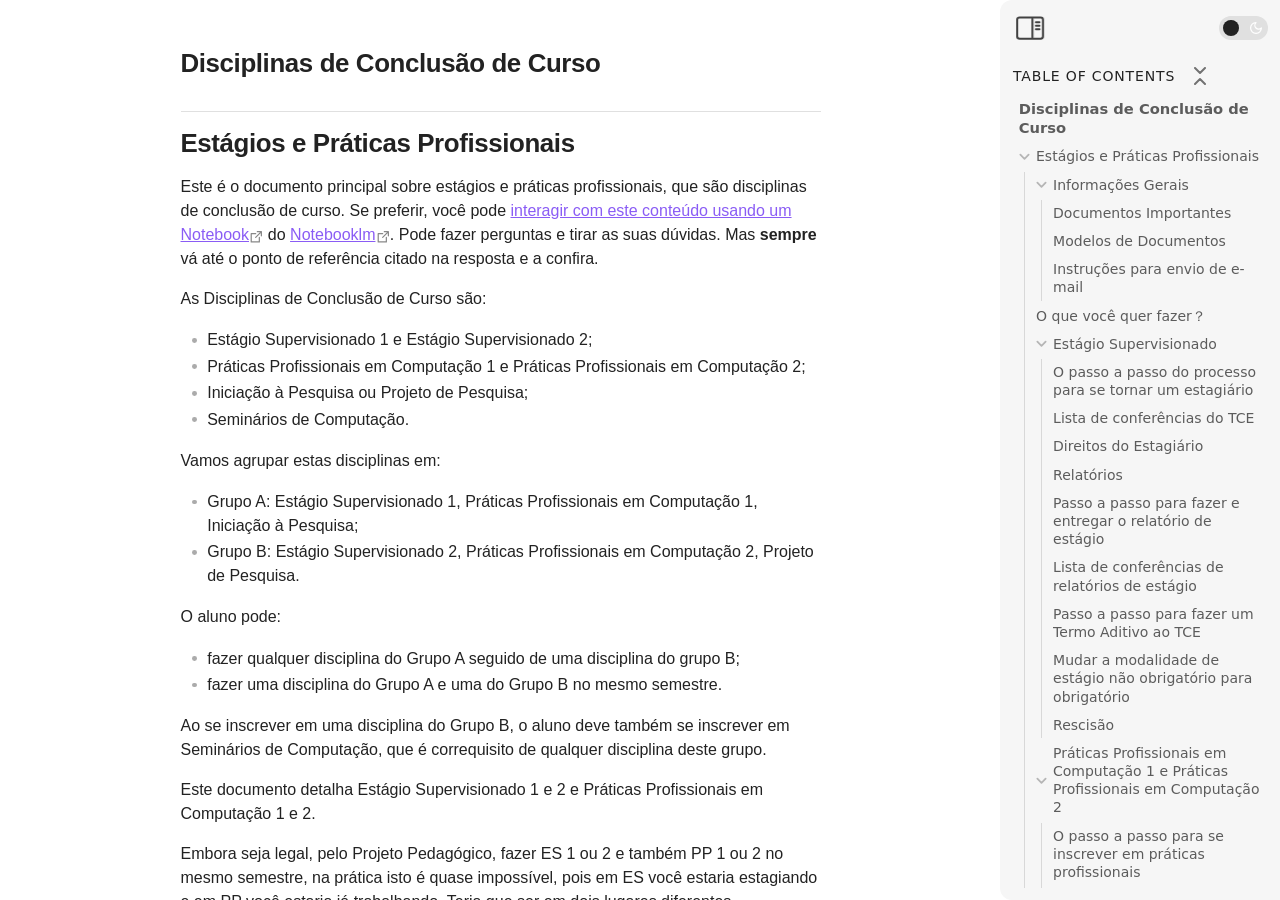
==== web/index.html @ 91b2b4c5 "Upload inicial" ====
<!DOCTYPE html> <html lang="en"><head>
<title>Disciplinas de Conclusão de Curso</title>
<base href=".">
<meta name="pathname" content="disciplinas-de-conclusão-de-curso.html">
<meta name="description" content="docs-estagio - Disciplinas de Conclusão de Curso">
<meta property="og:title" content="Disciplinas de Conclusão de Curso">
<meta property="og:description" content="docs-estagio - Disciplinas de Conclusão de Curso">
<meta property="og:type" content="website">
<meta property="og:url" content="disciplinas-de-conclusão-de-curso.html">
<meta property="og:image" content="undefined">
<meta charset="UTF-8"><meta property="og:site_name" content="docs-estagio"><meta name="viewport" content="width=device-width, initial-scale=1.0, user-scalable=yes, minimum-scale=1.0, maximum-scale=5.0"><link rel="alternate" type="application/rss+xml" title="RSS Feed" href="site-lib/rss.xml"><script async="" id="webpage-script" src="site-lib/scripts/webpage.js" onload="this.onload=null;this.setAttribute(&quot;loaded&quot;, &quot;true&quot;)"></script><link rel="icon" href="site-lib/media/favicon.png"><link rel="preload" href="site-lib/styles/snippets.css" as="style" onload="this.onload=null;this.rel='stylesheet'"><noscript><link rel="stylesheet" href="site-lib/styles/snippets.css"></noscript><link rel="stylesheet" href="site-lib/styles/obsidian.css"><link rel="preload" href="site-lib/styles/global-variable-styles.css" as="style" onload="this.onload=null;this.rel='stylesheet'"><noscript><link rel="stylesheet" href="site-lib/styles/global-variable-styles.css"></noscript><link rel="preload" href="site-lib/styles/main-styles.css" as="style" onload="this.onload=null;this.rel='stylesheet'"><noscript><link rel="stylesheet" href="site-lib/styles/main-styles.css"></noscript><style>body{--line-width:40em;--line-width-adaptive:40em;--file-line-width:40em;--sidebar-width:min(20em, 80vw);--collapse-arrow-size:11px;--tree-vertical-spacing:1.3em;--sidebar-margin:12px}:root{background-color:#202124}.sidebar{height:100%;font-size:14px;z-index:10;min-width:calc(var(--sidebar-width) + var(--divider-width-hover));max-width:calc(var(--sidebar-width) + var(--divider-width-hover));position:relative;overflow:hidden;overflow:clip;transition:min-width ease-in-out,max-width ease-in-out;transition-duration:.2s;contain:size}#left-sidebar{left:0}#right-sidebar{right:0}.sidebar.is-collapsed{min-width:0;max-width:0}.sidebar.floating{position:absolute}.sidebar .leaf-content{height:100%;min-width:calc(var(--sidebar-width) - var(--divider-width-hover));top:0;padding:var(--sidebar-margin);padding-top:4em;line-height:var(--line-height-tight);background-color:var(--background-secondary);transition:background-color,border-right,border-left,box-shadow;transition-duration:var(--color-fade-speed);transition-timing-function:ease-in-out;position:absolute;display:flex;flex-direction:column}.sidebar:not(.is-collapsed) .leaf-content{min-width:calc(max(100%,var(--sidebar-width)) - 3px);max-width:calc(max(100%,var(--sidebar-width)) - 3px)}#left-sidebar-content{left:0;border-top-right-radius:var(--radius-l);border-bottom-right-radius:var(--radius-l)}#right-sidebar-content{right:0;border-top-left-radius:var(--radius-l);border-bottom-left-radius:var(--radius-l)}.sidebar #left-sidebar-content,.sidebar #right-sidebar-content{contain:none!important;container-type:normal!important;animation:none!important}.sidebar:has(.leaf-content:empty):has(.topbar-content:empty){display:none}.sidebar-topbar{height:calc(2.3em + 2 * var(--sidebar-margin));width:var(--sidebar-width);padding:var(--sidebar-margin);z-index:1;position:fixed;display:flex;align-items:center;transition:width ease-in-out;transition-duration:inherit}.sidebar.is-collapsed .sidebar-topbar{width:calc(2.3em + var(--sidebar-margin) * 2)}.sidebar .sidebar-topbar.is-collapsed{width:0}#left-sidebar .sidebar-topbar{left:0;flex-direction:row;border-top-right-radius:var(--radius-l)}#right-sidebar .sidebar-topbar{right:0;flex-direction:row-reverse;border-top-left-radius:var(--radius-l)}#left-sidebar .topbar-content{margin-right:calc(2.3em + var(--sidebar-margin));flex-direction:row}#right-sidebar .topbar-content{margin-left:calc(2.3em + var(--sidebar-margin));flex-direction:row-reverse}.topbar-content{overflow:hidden visible;overflow:clip visible;width:100%;height:100%;display:flex;align-items:center;transition:inherit}.sidebar.is-collapsed .topbar-content{width:0;transition:inherit}.clickable-icon.sidebar-collapse-icon{background-color:transparent;color:var(--icon-color-focused);padding:2px!important;margin:0!important;height:100%!important;width:2.3em!important;margin-inline:0.14em!important;position:absolute}#left-sidebar .clickable-icon.sidebar-collapse-icon{transform:rotateY(180deg);right:var(--sidebar-margin)}#right-sidebar .clickable-icon.sidebar-collapse-icon{transform:rotateY(180deg);left:var(--sidebar-margin)}.clickable-icon.sidebar-collapse-icon svg.svg-icon{width:100%;height:100%}.feature-title{margin-left:1px;text-transform:uppercase;letter-spacing:.06em;margin-top:.75em;margin-bottom:.75em}.feature-header{display:flex;align-items:center;padding-top:0;font-size:1em;padding-left:0}body.floating-sidebars .sidebar{position:absolute}body{transition:background-color var(--color-fade-speed) ease-in-out}#navbar:not(:empty){display:flex;align-items:center;justify-content:space-between;padding:.5em 1em;width:100%}#main{display:flex;flex-direction:column;height:100%;width:100%;align-items:stretch;justify-content:center}#main-horizontal{display:flex;flex-direction:row;flex-grow:1;width:100%;align-items:stretch;justify-content:center}#center-content{flex-basis:100%;max-width:100%;width:100%;height:100%;display:flex;flex-direction:column;align-items:center;transition:opacity .2s ease-in-out;contain:inline-size}.hide{opacity:0!important;transition:opacity .2s ease-in-out;pointer-events:none}#center-content>.obsidian-document{padding-left:2em;padding-right:1em;margin-bottom:0;width:100%;width:-webkit-fill-available;width:-moz-available;width:fill-available;transition:background-color var(--color-fade-speed) ease-in-out;border-top-right-radius:var(--window-radius,var(--radius-m));border-top-left-radius:var(--window-radius,var(--radius-m));overflow-x:hidden!important;overflow-y:auto!important;display:flex!important;flex-direction:column!important;align-items:center!important;contain:inline-size}body #center-content>.obsidian-document>.markdown-preview-sizer{padding-bottom:80vh;width:100%;max-width:var(--line-width);flex-basis:var(--line-width);transition:background-color var(--color-fade-speed) ease-in-out;contain:inline-size}#center-content>.obsidian-document>div{width:100%!important;transition:background-color var(--color-fade-speed) ease-in-out;contain:inline-size}#center-content>.obsidian-document:not([data-type=markdown]).embed{display:flex;padding:1em;height:100%;width:100%;align-items:center;justify-content:center}#center-content>.obsidian-document:not([data-type=markdown]).embed>*{max-width:100%;max-height:100%;object-fit:contain}:not(h1,h2,h3,h4,h5,h6,li):has(> :is(.math,table)){overflow-x:auto!important}#center-content>.obsidian-document:not([data-type=markdown]){overflow-x:auto;contain:content;padding:0;margin:0;height:100%}.obsidian-document[data-type=attachment]{display:flex;flex-direction:column;align-items:center;justify-content:center;height:100%;width:100%}.obsidian-document[data-type=attachment]>*{outline:0;border:none;box-shadow:none}.obsidian-document[data-type=attachment] :is(img){max-width:90%;max-height:90%;object-fit:contain}.obsidian-document[data-type=attachment]>:is(audio){width:100%;max-width:min(90%,var(--line-width))}.obsidian-document[data-type=attachment]>:is(embed,iframe,video){width:100%;height:100%;max-width:100%;max-height:100%;object-fit:contain}.canvas-wrapper>:is(.header,.footer){z-index:100;position:absolute;display:flex;justify-content:center;flex-direction:column;width:100%;align-items:center}.scroll-highlight{position:absolute;width:100%;height:100%;pointer-events:none;z-index:1000;background-color:hsla(var(--color-accent-hsl),.25);opacity:0;padding:1em;inset:50%;translate:-50% -50%;border-radius:var(--radius-s)}</style><script defer="">async function loadIncludes(){let e=document.querySelectorAll("link[itemprop='include']");for(const t of e){let e=t.getAttribute("href");try{let o="";if(e.startsWith("https:")||e.startsWith("http:")||"file:"!=window.location.protocol){const n=await fetch(e);if(!n.ok){console.log("Could not include file: "+e),t?.remove();continue}o=await n.text()}else{const t=document.getElementById(btoa(encodeURI(e)));if(t){const e=JSON.parse(decodeURI(atob(t.getAttribute("value")??"")));o=e?.data??""}}let n=document.createRange().createContextualFragment(o);t.before(n),t.remove(),console.log("Included text: "+o),console.log("Included file: "+e)}catch(o){t?.remove(),console.log("Could not include file: "+e,o);continue}}}document.addEventListener("DOMContentLoaded",(()=>{loadIncludes()}));let isFileProtocol="file:"==location.protocol;function waitLoadScripts(e,t){let o=e.map((e=>document.getElementById(e+"-script")));!function e(n){let l=o[n],c=n+1;l?(l&&"true"!=l.getAttribute("loaded")||n<o.length&&e(c),n<o.length&&l.addEventListener("load",(()=>e(c)))):n<o.length?e(c):t()}(0)}</script></head><body class="publish css-settings-manager styled-scrollbars show-ribbon is-focused"><script defer="">let theme=localStorage.getItem("theme")||(window.matchMedia("(prefers-color-scheme: dark)").matches?"dark":"light");"dark"==theme?(document.body.classList.add("theme-dark"),document.body.classList.remove("theme-light")):(document.body.classList.add("theme-light"),document.body.classList.remove("theme-dark")),window.innerWidth<480?document.body.classList.add("is-phone"):window.innerWidth<768?document.body.classList.add("is-tablet"):window.innerWidth<1024?document.body.classList.add("is-small-screen"):document.body.classList.add("is-large-screen")</script><div class="parsed-feature-container" style="display: contents;"><link itemprop="include" href="site-lib/html/custom-head-content-content.html"></div><div id="main"><div id="navbar"></div><div id="main-horizontal"><div id="left-content" class="leaf" style="--sidebar-width: var(--sidebar-width-left);"><div id="left-sidebar" class="sidebar"><div class="sidebar-handle"></div><div class="sidebar-topbar"><div class="topbar-content"></div><div class="clickable-icon sidebar-collapse-icon"><svg xmlns="http://www.w3.org/2000/svg" width="100%" height="100%" viewBox="0 0 24 24" fill="none" stroke="currentColor" stroke-width="3" stroke-linecap="round" stroke-linejoin="round" class="svg-icon"><path d="M21 3H3C1.89543 3 1 3.89543 1 5V19C1 20.1046 1.89543 21 3 21H21C22.1046 21 23 20.1046 23 19V5C23 3.89543 22.1046 3 21 3Z"></path><path d="M10 4V20"></path><path d="M4 7H7"></path><path d="M4 10H7"></path><path d="M4 13H7"></path></svg></div></div><div class="sidebar-content-wrapper"><div id="left-sidebar-content" class="leaf-content"></div></div><script defer="">let ls = document.querySelector("#left-sidebar"); ls.classList.toggle("is-collapsed", window.innerWidth < 768); ls.style.setProperty("--sidebar-width", localStorage.getItem("sidebar-left-width"));</script></div></div><div id="center-content" class="leaf"><div class="obsidian-document markdown-preview-view markdown-rendered node-insert-event allow-fold-headings allow-fold-lists show-indentation-guide show-properties is-readable-line-width" data-type="markdown"><style id="MJX-CHTML-styles">mjx-container[jax=CHTML]{line-height:0}mjx-container [space="1"]{margin-left:.111em}mjx-container [space="2"]{margin-left:.167em}mjx-container [space="3"]{margin-left:.222em}mjx-container [space="4"]{margin-left:.278em}mjx-container [space="5"]{margin-left:.333em}mjx-container [rspace="1"]{margin-right:.111em}mjx-container [rspace="2"]{margin-right:.167em}mjx-container [rspace="3"]{margin-right:.222em}mjx-container [rspace="4"]{margin-right:.278em}mjx-container [rspace="5"]{margin-right:.333em}mjx-container [size="s"]{font-size:70.7%}mjx-container [size=ss]{font-size:50%}mjx-container [size=Tn]{font-size:60%}mjx-container [size=sm]{font-size:85%}mjx-container [size=lg]{font-size:120%}mjx-container [size=Lg]{font-size:144%}mjx-container [size=LG]{font-size:173%}mjx-container [size=hg]{font-size:207%}mjx-container [size=HG]{font-size:249%}mjx-container [width=full]{width:100%}mjx-box{display:inline-block}mjx-block{display:block}mjx-itable{display:inline-table}mjx-row{display:table-row}mjx-row>*{display:table-cell}mjx-mtext{display:inline-block}mjx-mstyle{display:inline-block}mjx-merror{display:inline-block;color:red;background-color:#ff0}mjx-mphantom{visibility:hidden}mjx-assistive-mml{top:0;left:0;clip:rect(1px,1px,1px,1px);user-select:none;position:absolute!important;padding:1px 0 0!important;border:0!important;display:block!important;width:auto!important;overflow:hidden!important}mjx-assistive-mml[display=block]{width:100%!important}mjx-math{display:inline-block;text-align:left;line-height:0;text-indent:0;font-style:normal;font-weight:400;font-size:100%;font-size-adjust:none;letter-spacing:normal;border-collapse:collapse;overflow-wrap:normal;word-spacing:normal;white-space:nowrap;direction:ltr;padding:1px 0}mjx-container[jax=CHTML][display=true]{display:block;text-align:center;margin:1em 0}mjx-container[jax=CHTML][display=true][width=full]{display:flex}mjx-container[jax=CHTML][display=true] mjx-math{padding:0}mjx-container[jax=CHTML][justify=left]{text-align:left}mjx-container[jax=CHTML][justify=right]{text-align:right}mjx-mo{display:inline-block;text-align:left}mjx-stretchy-h{display:inline-table;width:100%}mjx-stretchy-h>*{display:table-cell;width:0}mjx-stretchy-h>*>mjx-c{display:inline-block;transform:scaleX(1)}mjx-stretchy-h>*>mjx-c::before{display:inline-block;width:initial}mjx-stretchy-h>mjx-ext{overflow:clip visible;width:100%}mjx-stretchy-h>mjx-ext>mjx-c::before{transform:scaleX(500)}mjx-stretchy-h>mjx-ext>mjx-c{width:0}mjx-stretchy-h>mjx-beg>mjx-c{margin-right:-.1em}mjx-stretchy-h>mjx-end>mjx-c{margin-left:-.1em}mjx-stretchy-v{display:inline-block}mjx-stretchy-v>*{display:block}mjx-stretchy-v>mjx-beg{height:0}mjx-stretchy-v>mjx-end>mjx-c{display:block}mjx-stretchy-v>*>mjx-c{transform:scaleY(1);transform-origin:left center;overflow:hidden}mjx-stretchy-v>mjx-ext{display:block;height:100%;box-sizing:border-box;border:0 solid transparent;overflow:visible clip}mjx-stretchy-v>mjx-ext>mjx-c::before{width:initial;box-sizing:border-box}mjx-stretchy-v>mjx-ext>mjx-c{transform:scaleY(500) translateY(.075em);overflow:visible}mjx-mark{display:inline-block;height:0}mjx-c{display:inline-block}mjx-utext{display:inline-block;padding:.75em 0 .2em}mjx-c::before{display:block;width:0}.MJX-TEX{font-family:MJXZERO,MJXTEX}.TEX-B{font-family:MJXZERO,MJXTEX-B}.TEX-I{font-family:MJXZERO,MJXTEX-I}.TEX-MI{font-family:MJXZERO,MJXTEX-MI}.TEX-BI{font-family:MJXZERO,MJXTEX-BI}.TEX-S1{font-family:MJXZERO,MJXTEX-S1}.TEX-S2{font-family:MJXZERO,MJXTEX-S2}.TEX-S3{font-family:MJXZERO,MJXTEX-S3}.TEX-S4{font-family:MJXZERO,MJXTEX-S4}.TEX-A{font-family:MJXZERO,MJXTEX-A}.TEX-C{font-family:MJXZERO,MJXTEX-C}.TEX-CB{font-family:MJXZERO,MJXTEX-CB}.TEX-FR{font-family:MJXZERO,MJXTEX-FR}.TEX-FRB{font-family:MJXZERO,MJXTEX-FRB}.TEX-SS{font-family:MJXZERO,MJXTEX-SS}.TEX-SSB{font-family:MJXZERO,MJXTEX-SSB}.TEX-SSI{font-family:MJXZERO,MJXTEX-SSI}.TEX-SC{font-family:MJXZERO,MJXTEX-SC}.TEX-T{font-family:MJXZERO,MJXTEX-T}.TEX-V{font-family:MJXZERO,MJXTEX-V}.TEX-VB{font-family:MJXZERO,MJXTEX-VB}mjx-stretchy-h mjx-c,mjx-stretchy-v mjx-c{font-family:MJXZERO,MJXTEX-S1,MJXTEX-S4,MJXTEX,MJXTEX-A!important}@font-face{font-family:MJXZERO;src:url("site-lib/fonts/mathjax_zero.woff") format("woff")}@font-face{font-family:MJXTEX;src:url("site-lib/fonts/mathjax_main-regular.woff") format("woff")}@font-face{font-family:MJXTEX-B;src:url("site-lib/fonts/mathjax_main-bold.woff") format("woff")}@font-face{font-family:MJXTEX-I;src:url("site-lib/fonts/mathjax_math-italic.woff") format("woff")}@font-face{font-family:MJXTEX-MI;src:url("site-lib/fonts/mathjax_main-italic.woff") format("woff")}@font-face{font-family:MJXTEX-BI;src:url("site-lib/fonts/mathjax_math-bolditalic.woff") format("woff")}@font-face{font-family:MJXTEX-S1;src:url("site-lib/fonts/mathjax_size1-regular.woff") format("woff")}@font-face{font-family:MJXTEX-S2;src:url("site-lib/fonts/mathjax_size2-regular.woff") format("woff")}@font-face{font-family:MJXTEX-S3;src:url("site-lib/fonts/mathjax_size3-regular.woff") format("woff")}@font-face{font-family:MJXTEX-S4;src:url("site-lib/fonts/mathjax_size4-regular.woff") format("woff")}@font-face{font-family:MJXTEX-A;src:url("site-lib/fonts/mathjax_ams-regular.woff") format("woff")}@font-face{font-family:MJXTEX-C;src:url("site-lib/fonts/mathjax_calligraphic-regular.woff") format("woff")}@font-face{font-family:MJXTEX-CB;src:url("site-lib/fonts/mathjax_calligraphic-bold.woff") format("woff")}@font-face{font-family:MJXTEX-FR;src:url("site-lib/fonts/mathjax_fraktur-regular.woff") format("woff")}@font-face{font-family:MJXTEX-FRB;src:url("site-lib/fonts/mathjax_fraktur-bold.woff") format("woff")}@font-face{font-family:MJXTEX-SS;src:url("site-lib/fonts/mathjax_sansserif-regular.woff") format("woff")}@font-face{font-family:MJXTEX-SSB;src:url("site-lib/fonts/mathjax_sansserif-bold.woff") format("woff")}@font-face{font-family:MJXTEX-SSI;src:url("site-lib/fonts/mathjax_sansserif-italic.woff") format("woff")}@font-face{font-family:MJXTEX-SC;src:url("site-lib/fonts/mathjax_script-regular.woff") format("woff")}@font-face{font-family:MJXTEX-T;src:url("site-lib/fonts/mathjax_typewriter-regular.woff") format("woff")}@font-face{font-family:MJXTEX-V;src:url("site-lib/fonts/mathjax_vector-regular.woff") format("woff")}@font-face{font-family:MJXTEX-VB;src:url("site-lib/fonts/mathjax_vector-bold.woff") format("woff")}mjx-c.mjx-cD7::before{padding:.491em .778em 0 0;content:"×"}</style><div class="markdown-preview-sizer markdown-preview-section"><div class="header"><h1 class="page-title heading" id="Disciplinas_de_Conclusão_de_Curso_0">Disciplinas de Conclusão de Curso</h1><div class="data-bar"></div></div><div class="markdown-preview-pusher" style="width: 1px; height: 0.1px; margin-bottom: 0px;"></div><div class="el-h1"><h1 data-heading="Estágios e Práticas Profissionais" dir="auto" class="heading" id="Estágios_e_Práticas_Profissionais_0"><span class="heading-collapse-indicator collapse-indicator collapse-icon"><svg xmlns="http://www.w3.org/2000/svg" width="24" height="24" viewBox="0 0 24 24" fill="none" stroke="currentColor" stroke-width="2" stroke-linecap="round" stroke-linejoin="round" class="svg-icon right-triangle"><path d="M3 8L12 17L21 8"></path></svg></span>Estágios e Práticas Profissionais</h1></div><div class="el-p"><p dir="auto">Este é o documento principal sobre estágios e práticas profissionais, que são disciplinas de conclusão de curso. Se preferir, você pode <a data-tooltip-position="top" aria-label="https://notebooklm.google.com/notebook/03c8e01e-63f0-4fcd-9a5d-d133e3a93adf" rel="noopener nofollow" class="external-link is-unresolved" href="https://notebooklm.google.com/notebook/03c8e01e-63f0-4fcd-9a5d-d133e3a93adf" target="_self">interagir com este conteúdo usando um Notebook</a> do <a data-tooltip-position="top" aria-label="https://notebooklm.google.com/" rel="noopener nofollow" class="external-link is-unresolved" href="https://notebooklm.google.com/" target="_self">Notebooklm</a>. Pode fazer perguntas e tirar as suas dúvidas. Mas <strong>sempre</strong> vá até o ponto de referência citado na resposta e a confira. </p></div><div class="el-p"><p dir="auto">As Disciplinas de Conclusão de Curso são: </p></div><div class="el-ul"><ul class="has-list-bullet">
<li data-line="0" dir="auto"><span class="list-bullet"></span>Estágio Supervisionado 1 e Estágio Supervisionado 2;</li>
<li data-line="1" dir="auto"><span class="list-bullet"></span>Práticas Profissionais em Computação 1 e Práticas Profissionais em Computação 2;</li>
<li data-line="2" dir="auto"><span class="list-bullet"></span>Iniciação à Pesquisa  ou Projeto de Pesquisa;</li>
<li data-line="3" dir="auto"><span class="list-bullet"></span>Seminários de Computação.</li>
</ul></div><div class="el-p"><p dir="auto">Vamos agrupar estas disciplinas em:</p></div><div class="el-ul"><ul class="has-list-bullet">
<li data-line="0" dir="auto"><span class="list-bullet"></span>Grupo A: Estágio Supervisionado 1, Práticas Profissionais em Computação 1, Iniciação à Pesquisa;</li>
<li data-line="1" dir="auto"><span class="list-bullet"></span>Grupo B: Estágio Supervisionado 2, Práticas Profissionais em Computação 2, Projeto de Pesquisa.</li>
</ul></div><div class="el-p"><p dir="auto">O aluno pode: </p></div><div class="el-ul"><ul class="has-list-bullet">
<li data-line="0" dir="auto"><span class="list-bullet"></span>fazer qualquer disciplina do Grupo A seguido de uma disciplina do grupo B;</li>
<li data-line="1" dir="auto"><span class="list-bullet"></span>fazer uma disciplina do Grupo A e uma do Grupo B no mesmo semestre.</li>
</ul></div><div class="el-p"><p dir="auto">Ao se inscrever em uma disciplina do Grupo B, o aluno deve também se inscrever em Seminários de Computação, que é correquisito de qualquer disciplina deste grupo. </p></div><div class="el-p"><p dir="auto">Este documento detalha Estágio Supervisionado 1 e 2  e  Práticas Profissionais em Computação 1 e 2. </p></div><div class="el-p"><p dir="auto">Embora seja legal, pelo Projeto Pedagógico, fazer ES 1 ou 2  e também  PP 1 ou 2 no mesmo semestre, na prática isto é quase impossível, pois em ES você estaria estagiando e em PP você estaria já trabalhando. Teria que ser em dois lugares diferentes. </p></div><div class="el-h2"><h2 data-heading="Informações Gerais" dir="auto" class="heading" id="Informações_Gerais_0"><span class="heading-collapse-indicator collapse-indicator collapse-icon"><svg xmlns="http://www.w3.org/2000/svg" width="24" height="24" viewBox="0 0 24 24" fill="none" stroke="currentColor" stroke-width="2" stroke-linecap="round" stroke-linejoin="round" class="svg-icon right-triangle"><path d="M3 8L12 17L21 8"></path></svg></span>Informações Gerais</h2></div><div class="el-div"><div data-callout-metadata="" data-callout-fold="" data-callout="green" class="callout"><div class="callout-title" dir="auto"><div class="callout-icon"><svg xmlns="http://www.w3.org/2000/svg" width="24" height="24" viewBox="0 0 24 24" fill="none" stroke="currentColor" stroke-width="2" stroke-linecap="round" stroke-linejoin="round" class="svg-icon lucide-pencil"><path d="M21.174 6.812a1 1 0 0 0-3.986-3.987L3.842 16.174a2 2 0 0 0-.5.83l-1.321 4.352a.5.5 0 0 0 .623.622l4.353-1.32a2 2 0 0 0 .83-.497z"></path><path d="m15 5 4 4"></path></svg></div><div class="callout-title-inner">Green</div></div><div class="callout-content">
<p dir="auto"><strong>Coordenador de Disciplinas de Conclusão de Curso</strong>: Prof. José de Oliveira Guimarães<br>
<strong>Secretária</strong>: Marlene Castilho, <a data-tooltip-position="top" aria-label="mailto:bccs@ufscar.br" rel="noopener nofollow" class="external-link is-unresolved" href="mailto:bccs@ufscar.br" target="_self">bccs@ufscar.br</a> </p>
<div data-callout-metadata="" data-callout-fold="" data-callout="red" class="callout"><div class="callout-title" dir="auto"><div class="callout-icon"><svg xmlns="http://www.w3.org/2000/svg" width="24" height="24" viewBox="0 0 24 24" fill="none" stroke="currentColor" stroke-width="2" stroke-linecap="round" stroke-linejoin="round" class="svg-icon lucide-pencil"><path d="M21.174 6.812a1 1 0 0 0-3.986-3.987L3.842 16.174a2 2 0 0 0-.5.83l-1.321 4.352a.5.5 0 0 0 .623.622l4.353-1.32a2 2 0 0 0 .83-.497z"></path><path d="m15 5 4 4"></path></svg></div><div class="callout-title-inner">Red</div></div><div class="callout-content">
<p dir="auto">Todos os e-mails relativos a estágio devem ser enviados unicamente a <a data-tooltip-position="top" aria-label="mailto:bccs@ufscar.br." rel="noopener nofollow" class="external-link is-unresolved" href="mailto:bccs@ufscar.br." target="_self">bccs@ufscar.br.</a>&nbsp; Não envie e-mails diretamente para o Coordenador de Disciplinas de Conclusão de Curso.</p>
</div></div>
<p dir="auto">Em caso de férias da secretaria ou do coordenador, haverá um aviso neste documento, nesta mesma seção, com os endereços de e-mail que devem ser usados para estágio.<br>
</p>
</div></div></div><div class="el-div"><div data-callout-metadata="" data-callout-fold="" data-callout="red" class="callout"><div class="callout-title" dir="auto"><div class="callout-icon"><svg xmlns="http://www.w3.org/2000/svg" width="24" height="24" viewBox="0 0 24 24" fill="none" stroke="currentColor" stroke-width="2" stroke-linecap="round" stroke-linejoin="round" class="svg-icon lucide-pencil"><path d="M21.174 6.812a1 1 0 0 0-3.986-3.987L3.842 16.174a2 2 0 0 0-.5.83l-1.321 4.352a.5.5 0 0 0 .623.622l4.353-1.32a2 2 0 0 0 .83-.497z"></path><path d="m15 5 4 4"></path></svg></div><div class="callout-title-inner">Red</div></div><div class="callout-content">
<p dir="auto">&nbsp;<strong>Toda a documentação de estágio precisa ser enviada para a Secretaria do Curso via e-mail corporativo (da empresa) na qual o aluno está estagiando (podendo ser  do aluno, do supervisor ou do RH). Isto foi decidido na 56ª Reunião Extraordinária do CCCC-So (Conselho do Curso de Ciência da Computação de Sorocaba), em 25/06/2021</strong>. </p>
</div></div></div><div class="el-h3"><h3 data-heading="Documentos Importantes" dir="auto" class="heading" id="Documentos_Importantes_0"><span class="heading-collapse-indicator collapse-indicator collapse-icon"><svg xmlns="http://www.w3.org/2000/svg" width="24" height="24" viewBox="0 0 24 24" fill="none" stroke="currentColor" stroke-width="2" stroke-linecap="round" stroke-linejoin="round" class="svg-icon right-triangle"><path d="M3 8L12 17L21 8"></path></svg></span>Documentos Importantes</h3></div><div class="el-p"><p dir="auto">Sempre que houver alguma dúvida, consulte os documentos abaixo além deste texto que você está lendo.</p></div><div class="el-ul"><ul class="has-list-bullet">
<li data-line="0" dir="auto"><span class="list-bullet"></span>Lei de Estágio, <a data-tooltip-position="top" aria-label="http://legislacao.planalto.gov.br/legisla/legislacao.nsf/Viw_Identificacao/lei%2011.788-2008?OpenDocument" rel="noopener nofollow" class="external-link is-unresolved" href="http://legislacao.planalto.gov.br/legisla/legislacao.nsf/Viw_Identificacao/lei%2011.788-2008?OpenDocument" target="_self"><strong>LEI Nº 11.788, DE&nbsp; 25 DE SETEMBRO DE 2008</strong></a>. </li>
<li data-line="1" dir="auto"><span class="list-bullet"></span><a data-tooltip-position="top" aria-label="http://www.dcomp.ufscar.br/wp-content/uploads/2012/07/Cartilha_Lei_Estagio.pdf" rel="noopener nofollow" class="external-link is-unresolved" href="http://www.dcomp.ufscar.br/wp-content/uploads/2012/07/Cartilha_Lei_Estagio.pdf" target="_self">Cartilha Esclarecedora</a> sobre o estágio.</li>
<li data-line="2" dir="auto"><span class="list-bullet"></span><a data-tooltip-position="top" aria-label="https://www.prograd.ufscar.br/estudantes-de-graduacao/estagios-1/termos-de-compromisso-de-estagio" rel="noopener nofollow" class="external-link is-unresolved" href="https://www.prograd.ufscar.br/estudantes-de-graduacao/estagios-1/termos-de-compromisso-de-estagio" target="_self">Termos de compromisso de estágio (TCE) -- documentos da UFSCar</a>. Aqui estão os modelos de TCE da UFSCar. Você os usará a menos que o estágio seja feito por uma agência integradora de estágio. O TCE é o documento que liga você, a empresa e a UFSCar em um estágio. <a data-tooltip-position="top" aria-label="Modelos de Documentos" data-href="#Modelos de Documentos" href="disciplinas-de-conclusão-de-curso.html#Modelos_de_Documentos_0" class="internal-link" target="_self" rel="noopener nofollow">Outros documentos específicos do BCC e CDIA estão aqui.</a></li>
<li data-line="3" dir="auto"><span class="list-bullet"></span><a data-tooltip-position="top" aria-label="https://www.prograd.ufscar.br/pt-br/estudantes/estagios" rel="noopener nofollow" class="external-link is-unresolved" href="https://www.prograd.ufscar.br/pt-br/estudantes/estagios" target="_self">Página da UFSCar sobre estágios</a></li>
</ul></div><div class="el-h3"><h3 data-heading="Modelos de Documentos" dir="auto" class="heading" id="Modelos_de_Documentos_0"><span class="heading-collapse-indicator collapse-indicator collapse-icon"><svg xmlns="http://www.w3.org/2000/svg" width="24" height="24" viewBox="0 0 24 24" fill="none" stroke="currentColor" stroke-width="2" stroke-linecap="round" stroke-linejoin="round" class="svg-icon right-triangle"><path d="M3 8L12 17L21 8"></path></svg></span>Modelos de Documentos</h3></div><div class="el-p"><p dir="auto">Nas disciplinas de Estágio Supervisionado 1 e 2 e Práticas Profissionais 1 e 2, será necessário utilizar vários documentos que estão em duas pastas do Google Drive:</p></div><div class="el-ul"><ul class="has-list-bullet">
<li data-line="0" dir="auto"><span class="list-bullet"></span><a data-tooltip-position="top" aria-label="https://drive.google.com/drive/folders/1jQ3aCo5fS-BEhLwvwfodRF21V5EOAXpU?usp=sharing" rel="noopener nofollow" class="external-link is-unresolved" href="https://drive.google.com/drive/folders/1jQ3aCo5fS-BEhLwvwfodRF21V5EOAXpU?usp=sharing" target="_self">Estagio Supervisionado</a>;</li>
<li data-line="1" dir="auto"><span class="list-bullet"></span><a data-tooltip-position="top" aria-label="https://drive.google.com/drive/folders/1nCgDMSxRMI4rDVgJKILbKZK1pPpYw3L8?usp=sharing" rel="noopener nofollow" class="external-link is-unresolved" href="https://drive.google.com/drive/folders/1nCgDMSxRMI4rDVgJKILbKZK1pPpYw3L8?usp=sharing" target="_self">Práticas Profissionais</a>.</li>
</ul></div><div class="el-p"><p dir="auto">Estes documentos são modelos que você deve baixar e modificar. Para ter acesso a esta pasta , <strong>você deve estar com o <em>log in</em> da sua conta na UFSCar</strong>. </p></div><div class="el-h3"><h3 data-heading="Instruções para envio de e-mail" dir="auto" class="heading" id="Instruções_para_envio_de_e-mail_0"><span class="heading-collapse-indicator collapse-indicator collapse-icon"><svg xmlns="http://www.w3.org/2000/svg" width="24" height="24" viewBox="0 0 24 24" fill="none" stroke="currentColor" stroke-width="2" stroke-linecap="round" stroke-linejoin="round" class="svg-icon right-triangle"><path d="M3 8L12 17L21 8"></path></svg></span>Instruções para envio de e-mail</h3></div><div class="el-p"><p dir="auto">Este documento tenta padronizar os assuntos e corpos dos e-mails por meio de <em>links</em> para a plataforma de e-mails padrão. Então, há inúmeros <em>links</em> do tipo</p></div><div class="el-p"><p dir="auto"><a data-tooltip-position="top" aria-label="mailto:anything@mailinator.com?subject=Teste%2C%20ignore&amp;body=No%20exemplo%20real%2C%20o%20destinat%C3%A1rio%20ser%C3%A1%20%0A%20%20%20%20%20bccs%40ufscar.br%0A%0AVoc%C3%AA%20precisar%C3%A1%20mudar%20o%20emitente%20da%20mensagem%20para%20o%20email%20da%20empresa%20ou%2C%20se%20voc%C3%AA%20ainda%20n%C3%A3o%20tem%20este%20email%2C%20para%20o%20seu%20email%20da%20UFSCar.%20%0A%0AN%C3%A3o%20precisa%20clicar%20no%20bot%C3%A3o%20de%20enviar%2C%20isto%20%C3%A9%20apenas%20um%20teste.%0A%0A" rel="noopener nofollow" class="external-link is-unresolved" href="mailto:anything@mailinator.com?subject=Teste%2C%20ignore&amp;body=No%20exemplo%20real%2C%20o%20destinat%C3%A1rio%20ser%C3%A1%20%0A%20%20%20%20%20bccs%40ufscar.br%0A%0AVoc%C3%AA%20precisar%C3%A1%20mudar%20o%20emitente%20da%20mensagem%20para%20o%20email%20da%20empresa%20ou%2C%20se%20voc%C3%AA%20ainda%20n%C3%A3o%20tem%20este%20email%2C%20para%20o%20seu%20email%20da%20UFSCar.%20%0A%0AN%C3%A3o%20precisa%20clicar%20no%20bot%C3%A3o%20de%20enviar%2C%20isto%20%C3%A9%20apenas%20um%20teste.%0A%0A" target="_self">Envie este e-mail para testar esta funcionalidade</a></p></div><div class="el-p"><p dir="auto">Ao clicar em um destes <em>links</em>, será aberta a página da plataforma de e-mail ou o aplicativo de e-mail padrão do seu Sistema Operacional.  Se, ao clicar, aparecer uma página em branco no navegador, o aplicativo padrão de e-mails do seu SO não foi definido. Você precisa definir um. O Android e iOS já têm um aplicativo padrão pré-definido. </p></div><div class="el-p"><p dir="auto"><strong>Sempre envie os e-mails para <a data-tooltip-position="top" aria-label="mailto:bccs@ufscar.br" rel="noopener nofollow" class="external-link is-unresolved" href="mailto:bccs@ufscar.br" target="_self">bccs@ufscar.br</a> usando estes <em>links</em></strong>, que começam sempre com "Envie este e-mail ...". A menos que você queira alguma informação que não esteja descrita neste documento. <strong>Não envie e-mails diretamente para o coordenador de estágios, a menos que este documento o diga para fazê-lo</strong>. </p></div><div class="el-p"><p dir="auto">O assunto ou o corpo do e-mail geralmente têm partes como seu-nome e professor-orientador que devem substituídos pelos nomes reais. Os trechos entre /* e */  são apenas comentários sobre o que você deve fazer, como anexar tais e tais documentos. </p></div><div class="el-p"><p dir="auto">Não modifique nada a não ser os seus dados pessoais (nome, RA, etc.)  pois possivelmente esta etapa será posteriormente automatizada. Após clicar, será aberta a página da plataforma  padrão de e-mails ou um aplicativo padrão. Após isto, clique em "Coord. BCC Sorocaba (<a data-tooltip-position="top" aria-label="mailto:bccs@ufscar.br" rel="noopener nofollow" class="external-link is-unresolved" href="mailto:bccs@ufscar.br" target="_self">bccs@ufscar.br</a>)" e mude o remetente, que deve ser o endereço de e-mail corporativo (da empresa) na qual o aluno está estagiando (podendo ser do e-mail do aluno, do supervisor ou do RH). Se você ainda não tem e-mail da empresa, use o seu e-mail da UFSCar.</p></div><div class="el-h2"><h2 data-heading="O que você quer fazer？" dir="auto" class="heading" id="O_que_você_quer_fazer？_0"><span class="heading-collapse-indicator collapse-indicator collapse-icon"><svg xmlns="http://www.w3.org/2000/svg" width="24" height="24" viewBox="0 0 24 24" fill="none" stroke="currentColor" stroke-width="2" stroke-linecap="round" stroke-linejoin="round" class="svg-icon right-triangle"><path d="M3 8L12 17L21 8"></path></svg></span>O que você quer fazer？</h2></div><div class="el-ul"><ul class="has-list-bullet">
<li data-line="0" dir="auto"><span class="list-bullet"></span><span class="list-collapse-indicator collapse-indicator collapse-icon"><svg xmlns="http://www.w3.org/2000/svg" width="24" height="24" viewBox="0 0 24 24" fill="none" stroke="currentColor" stroke-width="2" stroke-linecap="round" stroke-linejoin="round" class="svg-icon right-triangle"><path d="M3 8L12 17L21 8"></path></svg></span><a data-tooltip-position="top" aria-label="Estágio Supervisionado" data-href="#Estágio Supervisionado" href="disciplinas-de-conclusão-de-curso.html#Estágio_Supervisionado_0" class="internal-link" target="_self" rel="noopener nofollow">Um estágio obrigatório ou não obrigatório</a>
<ul class="has-list-bullet">
<li data-line="1" dir="auto"><span class="list-bullet"></span>Para o estágio obrigatório, você deve ter mais do que 130 créditos curriculares cursados (ou 1950 horas). <a data-tooltip-position="top" aria-label="Como saber se você tem 130 créditos curriculares cursados (ou 1950 horas)" data-href="#Como saber se você tem 130 créditos curriculares cursados (ou 1950 horas)" href="disciplinas-de-conclusão-de-curso.html#Como_saber_se_você_tem_130_créditos_curriculares_cursados_(ou_1950_horas)_0" class="internal-link" target="_self" rel="noopener nofollow">Veja aqui como saber se você satisfaz esta condição</a>. Você deve se inscrever na disciplina Estágio Supervisionado 1 ou Estágio Supervisionado 2 (se já cursou o ES 1) ou em ambas. Cada disciplina exige 180h. Se você for trabalhar 360h, pode se inscrever nas duas disciplinas no mesmo semestre.<br>
Algumas empresas como ITAÚ e BAYER não oferecem estágio obrigatório. Você pode fazer estágio não obrigatório e depois validar como <a data-tooltip-position="top" aria-label="Práticas Profissionais em Computação 1 e Práticas Profissionais em Computação 2" data-href="#Práticas Profissionais em Computação 1 e Práticas Profissionais em Computação 2" href="disciplinas-de-conclusão-de-curso.html#Práticas_Profissionais_em_Computação_1_e_Práticas_Profissionais_em_Computação_2_0" class="internal-link" target="_self" rel="noopener nofollow">Práticas Profissionais</a>. </li>
<li data-line="3" dir="auto"><span class="list-bullet"></span>Para o estágio <strong>não</strong> obrigatório, você <strong>não</strong> se inscreve em nenhuma disciplina. Você pode validar um estágio não obrigatório como Atividade Complementar. Você não pode ter reprovação por frequência em nenhuma disciplina no semestre letivo anterior. </li>
<li data-line="4" dir="auto"><span class="list-bullet"></span>É possível começar o estágio em até seis (6) meses antes do início do período letivo da sua inscrição na disciplina de estágio. </li>
</ul>
</li>
<li data-line="5" dir="auto"><span class="list-bullet"></span><a data-tooltip-position="top" aria-label="Práticas Profissionais em Computação 1 e Práticas Profissionais em Computação 2" data-href="#Práticas Profissionais em Computação 1 e Práticas Profissionais em Computação 2" href="disciplinas-de-conclusão-de-curso.html#Práticas_Profissionais_em_Computação_1_e_Práticas_Profissionais_em_Computação_2_0" class="internal-link" target="_self" rel="noopener nofollow">Práticas profissionais</a>. Escolha este item se você já trabalha em alguma empresa ou por conta própria. Esta atuação profissional  permite que você se  inscreva nas disciplinas <strong>Práticas Profissionais em Computação 1</strong> e <strong>Práticas Profissionais em Computação 2</strong>. Você fará estas disciplinas em vez de Estágio Supervisionado 1 e 2. </li>
<li data-line="6" dir="auto"><span class="list-bullet"></span><strong>Iniciação à Pesquisa</strong>  ou <strong>Projeto de Pesquisa</strong>. Você pode validar uma Iniciação Científica (IC) como <strong>Iniciação à Pesquisa</strong>.  A IC pode ser feita em qualquer ponto do curso. Já <strong>Projeto de Pesquisa</strong> só pode ser feito após você ter cursado 130 créditos ou 1950 horas de disciplinas. Veja o Projeto Pedagógico do seu curso para  informações adicionais.</li>
<li data-line="7" dir="auto"><span class="list-bullet"></span><a data-tooltip-position="top" aria-label="https://www.dcomp.ufscar.br/alunos/" rel="noopener nofollow" class="external-link is-unresolved" href="https://www.dcomp.ufscar.br/alunos/" target="_self">Validar um estágio não obrigatório como Atividade Complementar.</a></li>
<li data-line="8" dir="auto"><span class="list-bullet"></span><a data-tooltip-position="top" aria-label="https://www.dcomp.ufscar.br/alunos/" rel="noopener nofollow" class="external-link is-unresolved" href="https://www.dcomp.ufscar.br/alunos/" target="_self">Validar um estágio obrigatório como Atividade Complementar.</a> Isto é possível após você ter feito as duas disciplinas de conclusão de curso (exemplo: Estágio Supervisionado 1 e 2). </li>
<li data-line="9" dir="auto"><span class="list-bullet"></span><a data-href="#Mudar a modalidade de estágio não obrigatório para obrigatório" href="disciplinas-de-conclusão-de-curso.html#Mudar_a_modalidade_de_estágio_não_obrigatório_para_obrigatório_0" class="internal-link" target="_self" rel="noopener nofollow">Mudar a modalidade de estágio não obrigatório para obrigatório</a>.</li>
<li data-line="10" dir="auto"><span class="list-bullet"></span><a data-tooltip-position="top" aria-label="Passo a passo para fazer um Termo Aditivo ao TCE" data-href="#Passo a passo para fazer um Termo Aditivo ao TCE" href="disciplinas-de-conclusão-de-curso.html#Passo_a_passo_para_fazer_um_Termo_Aditivo_ao_TCE_0" class="internal-link" target="_self" rel="noopener nofollow">Já faço estágio, mas quero alterar um dos seguintes itens do TCE: carga horária, plano, orientador, supervisor, período, modalidade (não obrigatório para obrigatório).</a> </li>
<li data-line="11" dir="auto"><span class="list-bullet"></span><a data-tooltip-position="top" aria-label="Rescisão" data-href="#Rescisão" href="disciplinas-de-conclusão-de-curso.html#Rescisão_0" class="internal-link" target="_self" rel="noopener nofollow">Rescindir o estágio</a>.</li>
<li data-line="12" dir="auto"><span class="list-bullet"></span>Já trabalho profissionalmente. Quero <a data-href="#Validar Atividade Profissional como Estágio Supervisionado" href="disciplinas-de-conclusão-de-curso.html#Validar_Atividade_Profissional_como_Estágio_Supervisionado_0" class="internal-link" target="_self" rel="noopener nofollow">Validar Atividade Profissional como Estágio Supervisionado</a>. </li>
</ul></div><div class="el-h2"><h2 data-heading="Estágio Supervisionado" dir="auto" class="heading" id="Estágio_Supervisionado_0"><span class="heading-collapse-indicator collapse-indicator collapse-icon"><svg xmlns="http://www.w3.org/2000/svg" width="24" height="24" viewBox="0 0 24 24" fill="none" stroke="currentColor" stroke-width="2" stroke-linecap="round" stroke-linejoin="round" class="svg-icon right-triangle"><path d="M3 8L12 17L21 8"></path></svg></span>Estágio Supervisionado</h2></div><div class="el-p"><p dir="auto">Nas disciplinas de Estágio Supervisionado 1 e 2, não há encontros em sala de aula. Contudo, o estágio será acompanhado por um <strong>professor orientador</strong> de estágio da <strong>UFSCar</strong> que será atribuído pela secretaria do curso a cada estagiário.  Na <strong>empresa</strong>, você terá um <strong>supervisor de estágio</strong>.</p></div><div class="el-p"><p dir="auto">O professor orientador acompanha o estágio via e-mail, reuniões, etc.&nbsp;Ao final do estágio, você deve fazer um relatório  e enviar ao  orientador.</p></div><div class="el-p"><p dir="auto">As 360 horas de estágio obrigatório cabem em um período letivo. Então, você pode se inscrever em uma (12 créditos ou 180h) ou nas duas disciplinas (Estágio Supervisionado 1 e 2, 24 créditos ou 360h) em um mesmo semestre.</p></div><div class="el-p"><p dir="auto">Você pode começar o estágio em uma data e começar a cursar a disciplina de Estágio Supervisionado 1 ou 2 até 6 meses depois da data do início do estágio. Por exemplo, você pode começar o estágio em 20 de outubro, fazer a inscrição na disciplina ES 1 ou ES 2 em janeiro ou fevereiro e começar a "cursar" a disciplina em 10 de março do próximo ano. Mas não em 21 de março.</p></div><div class="el-p"><p dir="auto">Em um caso raro, é possível que você faça um estágio contínuo de um ano mas se inscreva em ES 1 em um semestre, não se inscreva em ES 2 no próximo semestre e se inscreva em ES 2 um ano após a inscrição em ES 1. Neste caso (raro), use o primeiro semestre do estágio (ou as primeiras 180h) para validar ES1, e o segundo semestre (ou as próximas 180h) para validar ES 2.</p></div><div class="el-p"><p dir="auto">Existe a possibilidade de você continuar o estágio após a conclusão das disciplinas  Estágio Supervisionado 1 e 2. Isto é, mesmo após ter feito 360h de estágio, você continua no estágio. Os relatórios subsequentes, após as 360h obrigatórias, podem ser usado para a validação de Atividades Complementares. </p></div><div class="el-p"><p dir="auto">Se você se inscreveu na(s) disciplina(s) de estágio e não está estagiando ou reprovou, você pode fazer o processo novamente. </p></div><div class="el-p"><p dir="auto">A UFSCar oferece estágio sem remuneração. Qualquer professor ou TA pode oferecer estágio, atuando como o supervisor de estágio. O "representante da empresa" deve ser o chefe do Departamento em que o professor ou TA está alocado. Neste caso, siga as <a data-href="#Instruções sobre seguro pago pela UFSCar" href="disciplinas-de-conclusão-de-curso.html#Instruções_sobre_seguro_pago_pela_UFSCar_0" class="internal-link" target="_self" rel="noopener nofollow">Instruções sobre seguro pago pela UFSCar</a>.</p></div><div class="el-h3"><h3 data-heading="O passo a passo do processo para se tornar um estagiário" dir="auto" class="heading" id="O_passo_a_passo_do_processo_para_se_tornar_um_estagiário_0"><span class="heading-collapse-indicator collapse-indicator collapse-icon"><svg xmlns="http://www.w3.org/2000/svg" width="24" height="24" viewBox="0 0 24 24" fill="none" stroke="currentColor" stroke-width="2" stroke-linecap="round" stroke-linejoin="round" class="svg-icon right-triangle"><path d="M3 8L12 17L21 8"></path></svg></span>O passo a passo do processo para se tornar um estagiário</h3></div><div class="el-ol"><ol>
<li data-line="0" dir="auto">
<p>Encontre uma empresa de sua preferência, participe do processo de seleção. Se selecionado, passe para o próximo passo. </p>
</li>
<li data-line="1" dir="auto">
<p>Se este é o seu primeiro estágio, vá para o passo 3 abaixo. Se você já faz estágio, você só pode começar um novo estágio após finalizar o anterior.  </p>
<p>Se seu TCE foi rescindido, <a data-tooltip-position="top" aria-label="mailto:bccs@ufscar.br?subject=Termo%20de%20rescis%C3%A3o%20de%20est%C3%A1gio%20da%20UFSCar&amp;body=%C3%80%20secretaria%20do%20curso%20de%20Ci%C3%AAncia%20da%20Computa%C3%A7%C3%A3o%20de%20Sorocaba%3A%0A%0Aestou%20enviando%20em%20anexo%20a%20declara%C3%A7%C3%A3o%20de%20rescis%C3%A3o%20de%20est%C3%A1gio%20do%20modelo%20UFSCar%20obtido%20da%20p%C3%A1gina%20%0A%20%20%20%20%20https%3A%2F%2Fwww.prograd.ufscar.br%2Fpt-br%2Festudantes%2Festagios%2Ftermos-de-compromisso-de-estagio%0A%0AAt.te%2C%0A%0Aseu-nome%20-%20RA%0A%0A" rel="noopener nofollow" class="external-link is-unresolved" href="mailto:bccs@ufscar.br?subject=Termo%20de%20rescis%C3%A3o%20de%20est%C3%A1gio%20da%20UFSCar&amp;body=%C3%80%20secretaria%20do%20curso%20de%20Ci%C3%AAncia%20da%20Computa%C3%A7%C3%A3o%20de%20Sorocaba%3A%0A%0Aestou%20enviando%20em%20anexo%20a%20declara%C3%A7%C3%A3o%20de%20rescis%C3%A3o%20de%20est%C3%A1gio%20do%20modelo%20UFSCar%20obtido%20da%20p%C3%A1gina%20%0A%20%20%20%20%20https%3A%2F%2Fwww.prograd.ufscar.br%2Fpt-br%2Festudantes%2Festagios%2Ftermos-de-compromisso-de-estagio%0A%0AAt.te%2C%0A%0Aseu-nome%20-%20RA%0A%0A" target="_self">envie este email para a secretaria do curso</a>. Anexe o "Termo de rescisão de estágio.docx" ou "Termo de rescisão de estágio - Agente de integração.docx"  <a data-tooltip-position="top" aria-label="https://www.prograd.ufscar.br/pt-br/estudantes/estagios/termos-de-compromisso-de-estagio" rel="noopener nofollow" class="external-link is-unresolved" href="https://www.prograd.ufscar.br/pt-br/estudantes/estagios/termos-de-compromisso-de-estagio" target="_self">desta página da UFSCar</a>.</p>
<p>Se a empresa não entregou um termo de rescisão, <a data-tooltip-position="top" aria-label="mailto:bccs@ufscar.br?subject=Termo%20de%20rescis%C3%A3o%20de%20est%C3%A1gio%20do%20BCC-So&amp;body=%C3%80%20secretaria%20do%20curso%20de%20Ci%C3%AAncia%20da%20Computa%C3%A7%C3%A3o%20de%20Sorocaba%3A%0A%0Aestou%20enviando%20em%20anexo%3A%0A%20%20-%20a%20declara%C3%A7%C3%A3o%20de%20rescis%C3%A3o%20de%20est%C3%A1gio%3B%0A%20%20-%20um%20comprovante%20da%20rescis%C3%A3o.%0A%0AUtilizei%20o%20modelo%20de%20documento%20recomendado%20que%20est%C3%A1%20no%20Google%20Drive%2C%20que%20%C3%A9%20Estagi%C3%A1rios%20-%20Declara%C3%A7%C3%A3o%20de%20Rescis%C3%A3o.docx.%20%0A%0AAt.te%2C%0A%0Aseu-nome%20-%20RA%0A%0A" rel="noopener nofollow" class="external-link is-unresolved" href="mailto:bccs@ufscar.br?subject=Termo%20de%20rescis%C3%A3o%20de%20est%C3%A1gio%20do%20BCC-So&amp;body=%C3%80%20secretaria%20do%20curso%20de%20Ci%C3%AAncia%20da%20Computa%C3%A7%C3%A3o%20de%20Sorocaba%3A%0A%0Aestou%20enviando%20em%20anexo%3A%0A%20%20-%20a%20declara%C3%A7%C3%A3o%20de%20rescis%C3%A3o%20de%20est%C3%A1gio%3B%0A%20%20-%20um%20comprovante%20da%20rescis%C3%A3o.%0A%0AUtilizei%20o%20modelo%20de%20documento%20recomendado%20que%20est%C3%A1%20no%20Google%20Drive%2C%20que%20%C3%A9%20Estagi%C3%A1rios%20-%20Declara%C3%A7%C3%A3o%20de%20Rescis%C3%A3o.docx.%20%0A%0AAt.te%2C%0A%0Aseu-nome%20-%20RA%0A%0A" target="_self">envie este email para a secretaria do curso</a>. Anexe &nbsp;a declaração <a data-tooltip-position="top" aria-label="https://docs.google.com/document/d/1_XPdmxqL7XUEooF4jJoRSBG51AwYupE1/edit?usp=drive_link&amp;ouid=109494445287776862928&amp;rtpof=true&amp;sd=true" rel="noopener nofollow" class="external-link is-unresolved" href="https://docs.google.com/document/d/1_XPdmxqL7XUEooF4jJoRSBG51AwYupE1/edit?usp=drive_link&amp;ouid=109494445287776862928&amp;rtpof=true&amp;sd=true" target="_self">Estagiários - Declaração de Rescisão.docx</a>&nbsp;junto com alguma comprovação da sua rescisão. </p>
<p>Se você tem um TCE encerrado e não entregou o(s) relatório(s) correspondente(s), entregue-o(s) na Secretaria do curso.   Se você já fez estágio anteriormente, lembre-se de que <strong>não será assinado um novo TCE até você entregar a documentação pendente</strong>.</p>
</li>
<li data-line="10" dir="auto"><span class="list-collapse-indicator collapse-indicator collapse-icon"><svg xmlns="http://www.w3.org/2000/svg" width="24" height="24" viewBox="0 0 24 24" fill="none" stroke="currentColor" stroke-width="2" stroke-linecap="round" stroke-linejoin="round" class="svg-icon right-triangle"><path d="M3 8L12 17L21 8"></path></svg></span>
<p>Este passo se divide em várias partes, dependendo se você já fez estágio antes e se o estágio que você <em><strong>quer fazer</strong></em> é obrigatório ou não e se é ES 1 ou ES 2. </p>
<ul class="has-list-bullet">
<li data-line="12" dir="auto"><span class="list-bullet"></span><span class="list-collapse-indicator collapse-indicator collapse-icon"><svg xmlns="http://www.w3.org/2000/svg" width="24" height="24" viewBox="0 0 24 24" fill="none" stroke="currentColor" stroke-width="2" stroke-linecap="round" stroke-linejoin="round" class="svg-icon right-triangle"><path d="M3 8L12 17L21 8"></path></svg></span>você nunca fez estágio, apenas clique em  um dos <em>links</em>. 
<ul class="has-list-bullet">
<li data-line="13" dir="auto"><span class="list-bullet"></span>estágio obrigatório.    <a data-tooltip-position="top" aria-label="mailto:bccs@ufscar.br?subject=novo%20est%C3%A1gio%20obrigat%C3%B3rio&amp;body=%C3%80%20secretaria%20do%20curso%20de%20Ci%C3%AAncia%20da%20Computa%C3%A7%C3%A3o%20de%20Sorocaba%3A%0A%0Agostaria%20de%20come%C3%A7ar%20um%20est%C3%A1gio%20obrigat%C3%B3rio.%20%0A%0AEu%20nunca%20fiz%20est%C3%A1gio%20pela%20UFSCar%2C%20nem%20mesmo%20est%C3%A1gio%20n%C3%A3o%20obrigat%C3%B3rio.%20%0A%0AAsseguro%20que%20tenho%20130%20cr%C3%A9ditos%20curriculares%20cursados%20(ou%201950%20horas)%2C%20conferidos%20a%20partir%20do%20hist%C3%B3rico%20escolar%20em%20anexo.%0A%0Aseu-nome%20-%20RA%0A%0A%2F*%20anexe%20o%20Hist%C3%B3rico%20Escolar%20*%2F" rel="noopener nofollow" class="external-link is-unresolved" href="mailto:bccs@ufscar.br?subject=novo%20est%C3%A1gio%20obrigat%C3%B3rio&amp;body=%C3%80%20secretaria%20do%20curso%20de%20Ci%C3%AAncia%20da%20Computa%C3%A7%C3%A3o%20de%20Sorocaba%3A%0A%0Agostaria%20de%20come%C3%A7ar%20um%20est%C3%A1gio%20obrigat%C3%B3rio.%20%0A%0AEu%20nunca%20fiz%20est%C3%A1gio%20pela%20UFSCar%2C%20nem%20mesmo%20est%C3%A1gio%20n%C3%A3o%20obrigat%C3%B3rio.%20%0A%0AAsseguro%20que%20tenho%20130%20cr%C3%A9ditos%20curriculares%20cursados%20(ou%201950%20horas)%2C%20conferidos%20a%20partir%20do%20hist%C3%B3rico%20escolar%20em%20anexo.%0A%0Aseu-nome%20-%20RA%0A%0A%2F*%20anexe%20o%20Hist%C3%B3rico%20Escolar%20*%2F" target="_self">Envie este e-mail para a secretaria do curso</a>. Anexe o Histórico Escolar; </li>
<li data-line="14" dir="auto"><span class="list-bullet"></span>estágio não obrigatório.   <a data-tooltip-position="top" aria-label="mailto:bccs@ufscar.br?subject=novo%20est%C3%A1gio%20n%C3%A3o%20obrigat%C3%B3rio&amp;body=%C3%80%20secretaria%20do%20curso%20de%20Ci%C3%AAncia%20da%20Computa%C3%A7%C3%A3o%20de%20Sorocaba%3A%0A%0Agostaria%20de%20come%C3%A7ar%20um%20est%C3%A1gio%20N%C3%83O%20obrigat%C3%B3rio.%20%0A%0ANunca%20fiz%20est%C3%A1gio%20na%20UFSCar%20pelo%20curso%20de%20Ci%C3%AAncia%20da%20Computa%C3%A7%C3%A3o%20de%20Sorocaba.%20%0A%0AEu%20afirmo%20que%20n%C3%A3o%20fui%20reprovado%20por%20frequ%C3%AAncia%20em%20nenhuma%20disciplina%20no%20semestre%20anterior.%20%0A%0AAt.te%2C%0A%0Aseu%20nome%20-%20RA%0A%0A" rel="noopener nofollow" class="external-link is-unresolved" href="mailto:bccs@ufscar.br?subject=novo%20est%C3%A1gio%20n%C3%A3o%20obrigat%C3%B3rio&amp;body=%C3%80%20secretaria%20do%20curso%20de%20Ci%C3%AAncia%20da%20Computa%C3%A7%C3%A3o%20de%20Sorocaba%3A%0A%0Agostaria%20de%20come%C3%A7ar%20um%20est%C3%A1gio%20N%C3%83O%20obrigat%C3%B3rio.%20%0A%0ANunca%20fiz%20est%C3%A1gio%20na%20UFSCar%20pelo%20curso%20de%20Ci%C3%AAncia%20da%20Computa%C3%A7%C3%A3o%20de%20Sorocaba.%20%0A%0AEu%20afirmo%20que%20n%C3%A3o%20fui%20reprovado%20por%20frequ%C3%AAncia%20em%20nenhuma%20disciplina%20no%20semestre%20anterior.%20%0A%0AAt.te%2C%0A%0Aseu%20nome%20-%20RA%0A%0A" target="_self">Envie este e-mail para a secretaria do curso</a> </li>
</ul>
</li>
<li data-line="15" dir="auto"><span class="list-bullet"></span><span class="list-collapse-indicator collapse-indicator collapse-icon"><svg xmlns="http://www.w3.org/2000/svg" width="24" height="24" viewBox="0 0 24 24" fill="none" stroke="currentColor" stroke-width="2" stroke-linecap="round" stroke-linejoin="round" class="svg-icon right-triangle"><path d="M3 8L12 17L21 8"></path></svg></span>você já fez estágio anteriormente:
<ul class="has-list-bullet">
<li data-line="16" dir="auto"><span class="list-bullet"></span>estágio obrigatório, disciplina ES 1.    <a data-tooltip-position="top" aria-label="mailto:bccs@ufscar.br?subject=novo%20est%C3%A1gio%20obrigat%C3%B3rio&amp;body=%C3%80%20secretaria%20do%20curso%20de%20Ci%C3%AAncia%20da%20Computa%C3%A7%C3%A3o%20de%20Sorocaba%3A%0A%0Agostaria%20de%20come%C3%A7ar%20um%20est%C3%A1gio%20obrigat%C3%B3rio.%20%0A%0AJ%C3%A1%20fiz%20est%C3%A1gio%20anteriormente%20e%20entreguei%20toda%20a%20documenta%C3%A7%C3%A3o%20relativa%20ao%20%C3%BAltimo%20est%C3%A1gio.%0A%0AAsseguro%20que%20tenho%20130%20cr%C3%A9ditos%20curriculares%20cursados%20(ou%201950%20horas)%2C%20conferidos%20a%20partir%20do%20hist%C3%B3rico%20escolar%20em%20anexo%0A%0Aseu-nome%20-%20RA%0A%0A%2F*%20anexe%20o%20Hist%C3%B3rico%20Escolar%20*%2F" rel="noopener nofollow" class="external-link is-unresolved" href="mailto:bccs@ufscar.br?subject=novo%20est%C3%A1gio%20obrigat%C3%B3rio&amp;body=%C3%80%20secretaria%20do%20curso%20de%20Ci%C3%AAncia%20da%20Computa%C3%A7%C3%A3o%20de%20Sorocaba%3A%0A%0Agostaria%20de%20come%C3%A7ar%20um%20est%C3%A1gio%20obrigat%C3%B3rio.%20%0A%0AJ%C3%A1%20fiz%20est%C3%A1gio%20anteriormente%20e%20entreguei%20toda%20a%20documenta%C3%A7%C3%A3o%20relativa%20ao%20%C3%BAltimo%20est%C3%A1gio.%0A%0AAsseguro%20que%20tenho%20130%20cr%C3%A9ditos%20curriculares%20cursados%20(ou%201950%20horas)%2C%20conferidos%20a%20partir%20do%20hist%C3%B3rico%20escolar%20em%20anexo%0A%0Aseu-nome%20-%20RA%0A%0A%2F*%20anexe%20o%20Hist%C3%B3rico%20Escolar%20*%2F" target="_self">Envie este e-mail para a secretaria do curso</a>. Anexe o Histórico Escolar;</li>
<li data-line="17" dir="auto"><span class="list-bullet"></span>estágio obrigatório, disciplina ES 2.    <a data-tooltip-position="top" aria-label="mailto:bccs@ufscar.br?subject=novo%20est%C3%A1gio%20obrigat%C3%B3rio&amp;body=%C3%80%20secretaria%20do%20curso%20de%20Ci%C3%AAncia%20da%20Computa%C3%A7%C3%A3o%20de%20Sorocaba%3A%0A%0Agostaria%20de%20come%C3%A7ar%20um%20est%C3%A1gio%20obrigat%C3%B3rio%20correspondente%20%C3%A0%20disciplina%20Est%C3%A1gio%20Supervisionado%202.%20%0A%0AJ%C3%A1%20fiz%20est%C3%A1gio%20anteriormente%20e%20entreguei%20toda%20a%20documenta%C3%A7%C3%A3o%20relativa%20ao%20%C3%BAltimo%20est%C3%A1gio.%0A%0Aseu-nome%20-%20RA%0A" rel="noopener nofollow" class="external-link is-unresolved" href="mailto:bccs@ufscar.br?subject=novo%20est%C3%A1gio%20obrigat%C3%B3rio&amp;body=%C3%80%20secretaria%20do%20curso%20de%20Ci%C3%AAncia%20da%20Computa%C3%A7%C3%A3o%20de%20Sorocaba%3A%0A%0Agostaria%20de%20come%C3%A7ar%20um%20est%C3%A1gio%20obrigat%C3%B3rio%20correspondente%20%C3%A0%20disciplina%20Est%C3%A1gio%20Supervisionado%202.%20%0A%0AJ%C3%A1%20fiz%20est%C3%A1gio%20anteriormente%20e%20entreguei%20toda%20a%20documenta%C3%A7%C3%A3o%20relativa%20ao%20%C3%BAltimo%20est%C3%A1gio.%0A%0Aseu-nome%20-%20RA%0A" target="_self">Envie este e-mail para a secretaria do curso</a></li>
<li data-line="18" dir="auto"><span class="list-bullet"></span>estágio não obrigatório.   <a data-tooltip-position="top" aria-label="mailto:bccs@ufscar.br?subject=novo%20est%C3%A1gio%20n%C3%A3o%20obrigat%C3%B3rio&amp;body=%C3%80%20secretaria%20do%20curso%20de%20Ci%C3%AAncia%20da%20Computa%C3%A7%C3%A3o%20de%20Sorocaba%3A%0A%0Agostaria%20de%20come%C3%A7ar%20um%20est%C3%A1gio%20N%C3%83O%20obrigat%C3%B3rio.%20%0A%0AJ%C3%A1%20entreguei%20toda%20a%20documenta%C3%A7%C3%A3o%20relativa%20ao%20%C3%BAltimo%20est%C3%A1gio.%0A%0AEu%20afirmo%20que%20n%C3%A3o%20fui%20reprovado%20por%20frequ%C3%AAncia%20em%20nenhuma%20disciplina%20no%20semestre%20anterior.%20%0A%0AAt.te%2C%0A%0Aseu%20nome%20-%20RA%0A%0A" rel="noopener nofollow" class="external-link is-unresolved" href="mailto:bccs@ufscar.br?subject=novo%20est%C3%A1gio%20n%C3%A3o%20obrigat%C3%B3rio&amp;body=%C3%80%20secretaria%20do%20curso%20de%20Ci%C3%AAncia%20da%20Computa%C3%A7%C3%A3o%20de%20Sorocaba%3A%0A%0Agostaria%20de%20come%C3%A7ar%20um%20est%C3%A1gio%20N%C3%83O%20obrigat%C3%B3rio.%20%0A%0AJ%C3%A1%20entreguei%20toda%20a%20documenta%C3%A7%C3%A3o%20relativa%20ao%20%C3%BAltimo%20est%C3%A1gio.%0A%0AEu%20afirmo%20que%20n%C3%A3o%20fui%20reprovado%20por%20frequ%C3%AAncia%20em%20nenhuma%20disciplina%20no%20semestre%20anterior.%20%0A%0AAt.te%2C%0A%0Aseu%20nome%20-%20RA%0A%0A" target="_self">Envie este e-mail para a secretaria do curso</a> </li>
</ul>
</li>
</ul>
</li>
</ol></div><div class="el-p"><p dir="auto">A secretaria do curso irá te atribuir um orientador de estágio. O representante da UFSCar na assinatura do TCE será sempre o Coordenador de Estágio a menos de força maior como férias ou afastamentos. Normalmente, o docente orientador supervisiona todos os estágios do(a) estudante durante o curso.</p></div><div class="el-p"><p dir="auto">O TCE é um Termo de Compromisso de Estágio. A empresa pode utilizar um modelo da UFSCar, disponível&nbsp;<strong><a data-tooltip-position="top" aria-label="http://www.prograd.ufscar.br/estudantes-de-graduacao/estagios-1/termos-de-compromisso-de-estagio" rel="noopener nofollow" class="external-link is-unresolved" href="http://www.prograd.ufscar.br/estudantes-de-graduacao/estagios-1/termos-de-compromisso-de-estagio" target="_self">aqui</a></strong>  ou a empresa pode usar uma agência integradora como intermediária (NUBE, CIEE, etc.), que possui o seu próprio modelo de TCE.<br>
4. Preencha o TCE mas <strong>não colete</strong> nenhuma assinatura ainda.<br>
5. Use a <a data-tooltip-position="top" aria-label="Lista de conferências do TCE" data-href="#Lista de conferências do TCE" href="disciplinas-de-conclusão-de-curso.html#Lista_de_conferências_do_TCE_0" class="internal-link" target="_self" rel="noopener nofollow">Lista de conferências do TCE</a>  para verificar se o TCE está de acordo com as normas da UFSCar.&nbsp; Lembre-se de que você <strong>NÃO PODE</strong> modificar as cláusulas do TCE da UFSCar ou de uma agência integradora. Qualquer modificação nas cláusulas será considerada um desvio ético.<br>
6. <a data-tooltip-position="top" aria-label="https://estagios-bcc-so-ufscar-conferencias.netlify.app/" rel="noopener nofollow" class="external-link is-unresolved" href="https://estagios-bcc-so-ufscar-conferencias.netlify.app/" target="_self">Vá no aplicativo <em>web</em> de estágios</a>, digite os dados, gere a pergunta para um aplicativo de IA na opção "Um TCE" e faça as correções apontadas. Repita este passo até que não existam correções a fazer. A menos que você tenha certeza de que o aplicativo esteja errado, naturalmente.<br>
7. <a data-tooltip-position="top" aria-label="mailto:bccs@ufscar.br?subject=TCE%20a%20ser%20revisado&amp;body=%C3%80%20secretaria%20do%20curso%20de%20Ci%C3%AAncia%20da%20Computa%C3%A7%C3%A3o%20de%20Sorocaba%3A%0A%0Aestou%20enviando%20em%20anexo%20um%20TCE%20para%20ser%20revisado.%20%0A%0AAsseguro%20que%20as%20cl%C3%A1usulas%20do%20modelo%20de%20TCE%20da%20UFSCar%20ou%20da%20ag%C3%AAncia%20integradora%20n%C3%A3o%20foram%20alteradas.%0A%0AAo%20fim%20deste%20email%20est%C3%A1%20o%20relat%C3%B3rio%20emitido%20por%20um%20aplicativo%20de%20IA%20sobre%20o%20TCE.%20%0A%0AA%20pergunta%20feita%20ao%20aplicativo%20foi%20aquela%20emitida%20pelo%20aplicativo%20web%20%27Est%C3%A1gio%20BCC-So%20da%20UFSCar%27%20dispon%C3%ADvel%20em%20https%3A%2F%2Festagio-bcc-so-ufscar-conferencias.netlify.app.%20%0A%0AFoi%20acoplado%20ao%20aplicativo%20de%20IA%20o%20arquivo%20do%20meu%20TCE.%0A%0AAt.te%2C%0A%0Aseu-nome%20-%20RA%0A%0A%2F*%20coloque%20aqui%20o%20relat%C3%B3rio%20emitido%20pelo%20aplicativo%20de%20IA%20*%2F" rel="noopener nofollow" class="external-link is-unresolved" href="mailto:bccs@ufscar.br?subject=TCE%20a%20ser%20revisado&amp;body=%C3%80%20secretaria%20do%20curso%20de%20Ci%C3%AAncia%20da%20Computa%C3%A7%C3%A3o%20de%20Sorocaba%3A%0A%0Aestou%20enviando%20em%20anexo%20um%20TCE%20para%20ser%20revisado.%20%0A%0AAsseguro%20que%20as%20cl%C3%A1usulas%20do%20modelo%20de%20TCE%20da%20UFSCar%20ou%20da%20ag%C3%AAncia%20integradora%20n%C3%A3o%20foram%20alteradas.%0A%0AAo%20fim%20deste%20email%20est%C3%A1%20o%20relat%C3%B3rio%20emitido%20por%20um%20aplicativo%20de%20IA%20sobre%20o%20TCE.%20%0A%0AA%20pergunta%20feita%20ao%20aplicativo%20foi%20aquela%20emitida%20pelo%20aplicativo%20web%20%27Est%C3%A1gio%20BCC-So%20da%20UFSCar%27%20dispon%C3%ADvel%20em%20https%3A%2F%2Festagio-bcc-so-ufscar-conferencias.netlify.app.%20%0A%0AFoi%20acoplado%20ao%20aplicativo%20de%20IA%20o%20arquivo%20do%20meu%20TCE.%0A%0AAt.te%2C%0A%0Aseu-nome%20-%20RA%0A%0A%2F*%20coloque%20aqui%20o%20relat%C3%B3rio%20emitido%20pelo%20aplicativo%20de%20IA%20*%2F" target="_self">Envie este e-mail para a secretaria do curso</a> anexando o TCE preenchido. Ao fim deste e-mail, você deve inserir a resposta do aplicativo de IA do passo anterior. É para inserir no final, não para anexar. </p></div><div class="el-p"><p dir="auto">   Comunique à empresa que o curso reserva até 4 dias úteis para conferir que o TCE está de acordo com as normas do curso, da UFSCar e da Lei.<br>
8. <strong>Após você receber um e-mail</strong> de <a data-tooltip-position="top" aria-label="mailto:bccs@ufscar.br" rel="noopener nofollow" class="external-link is-unresolved" href="mailto:bccs@ufscar.br" target="_self">bccs@ufscar.br</a> certificando que o TCE está correto, faça duas coisas:<br>
- <strong>colete as assinaturas</strong> da empresa por meio de assinatura digital. Veja mais informações sobre <a data-tooltip-position="top" aria-label="Assinatura digital" data-href="#Assinatura digital" href="disciplinas-de-conclusão-de-curso.html#Assinatura_digital_0" class="internal-link" target="_self" rel="noopener nofollow">Assinatura digital</a>.<br>
- <a data-tooltip-position="top" aria-label="Assinaturas em papel" data-href="#Assinaturas em papel" href="disciplinas-de-conclusão-de-curso.html#Assinaturas_em_papel_0" class="internal-link" target="_self" rel="noopener nofollow">Siga estas recomendações para assinatura em papel.</a><br>
- Peça à empresa ou agência integradora a <strong>cópia completa da sua apólice de seguros de acidentes pessoais</strong>. Comunique à empresa que o curso reserva até 4 dias úteis para executar este passo. Se a empresa não tem condições de &nbsp;pagar o Seguro de Acidentes Pessoais, a UFSCar pode assumir esta responsabilidade. Veja <a data-tooltip-position="top" aria-label="Instruções sobre seguro pago pela UFSCar" data-href="#Instruções sobre seguro pago pela UFSCar" href="disciplinas-de-conclusão-de-curso.html#Instruções_sobre_seguro_pago_pela_UFSCar_0" class="internal-link" target="_self" rel="noopener nofollow">estas instruções sobre seguro pago pela UFSCar</a>. O sítio da UFSCar tem mais  informações &nbsp;<a data-tooltip-position="top" aria-label="http://www.prograd.ufscar.br/estudantes-de-graduacao/estagios-1/seguro-estudantil" rel="noopener nofollow" class="external-link is-unresolved" href="http://www.prograd.ufscar.br/estudantes-de-graduacao/estagios-1/seguro-estudantil" target="_self">aqui</a>, mas lembre-se de que o seguro só é válido após a secretaria do curso fazer um ofício à Universidade.<br>
<br>
Se a apólice de seguros não tem o nome do estagiário ou o período de vigência da apólice, peça à empresa  <a data-href="#Declaração de Inclusão de Seguro" href="disciplinas-de-conclusão-de-curso.html#Declaração_de_Inclusão_de_Seguro_0" class="internal-link" target="_self" rel="noopener nofollow">Declaração de Inclusão de Seguro</a>.<br>
9. <a data-tooltip-position="top" aria-label="mailto:bccs@ufscar.br?subject=TCE%20assinado&amp;body=%C3%80%20secretaria%20do%20curso%20de%20Ci%C3%AAncia%20da%20Computa%C3%A7%C3%A3o%20de%20Sorocaba%3A%0A%0Aestou%20enviando%20em%20anexo%20os%20documentos%20necess%C3%A1rios%20para%20iniciar%20um%20est%C3%A1gio%20pelo%20BCC-So.%0A%0AEst%C3%A3o%20anexados%3A%0A%20%20-%20o%20TCE%20preenchido%20e%20assinado%20pelos%20respons%C3%A1veis%20pela%20empresa%20e%2Fou%20ag%C3%AAncia%20integradora%3B%0A%20%20-%20ap%C3%B3lice%20de%20seguro%20de%20acidentes%20pessoais%3B%0A%20%20-%20se%20a%20ap%C3%B3lice%20n%C3%A3o%20cita%20o%20meu%20nome%20ou%20o%20per%C3%ADodo%20de%20vig%C3%AAncia%20da%20ap%C3%B3lice%2C%20a%20Declara%C3%A7%C3%A3o%20de%20Inclus%C3%A3o%20de%20Seguro.%0A%0A%0AAt.te%2C%0A%0Aseu-nome%20-%20RA" rel="noopener nofollow" class="external-link is-unresolved" href="mailto:bccs@ufscar.br?subject=TCE%20assinado&amp;body=%C3%80%20secretaria%20do%20curso%20de%20Ci%C3%AAncia%20da%20Computa%C3%A7%C3%A3o%20de%20Sorocaba%3A%0A%0Aestou%20enviando%20em%20anexo%20os%20documentos%20necess%C3%A1rios%20para%20iniciar%20um%20est%C3%A1gio%20pelo%20BCC-So.%0A%0AEst%C3%A3o%20anexados%3A%0A%20%20-%20o%20TCE%20preenchido%20e%20assinado%20pelos%20respons%C3%A1veis%20pela%20empresa%20e%2Fou%20ag%C3%AAncia%20integradora%3B%0A%20%20-%20ap%C3%B3lice%20de%20seguro%20de%20acidentes%20pessoais%3B%0A%20%20-%20se%20a%20ap%C3%B3lice%20n%C3%A3o%20cita%20o%20meu%20nome%20ou%20o%20per%C3%ADodo%20de%20vig%C3%AAncia%20da%20ap%C3%B3lice%2C%20a%20Declara%C3%A7%C3%A3o%20de%20Inclus%C3%A3o%20de%20Seguro.%0A%0A%0AAt.te%2C%0A%0Aseu-nome%20-%20RA" target="_self">Envie este e-mail para a secretaria do curso</a>.  Anexe o TCE preenchido, a cópia completa da sua apólice de seguros de acidentes pessoais e, se for o caso, a <a data-href="#Declaração de Inclusão de Seguro" href="disciplinas-de-conclusão-de-curso.html#Declaração_de_Inclusão_de_Seguro_0" class="internal-link" target="_self" rel="noopener nofollow">Declaração de Inclusão de Seguro</a>. O remetente deve ser o endereço de e-mail corporativo (da empresa) na qual o aluno está estagiando (podendo ser do e-mail do aluno, do supervisor ou do RH).<br>
10. <strong>Você receberá</strong>, em até 4 dias úteis:<br>
- o TCE assinado pelo professor orientador de estágio e representante da instituição de ensino. Após o recebimento, você é oficialmente um estagiário. Cabe aos supervisores da empresa e orientador da UFSCar acompanharem o aluno no decorrer do estágio.<br>
- um e-mail com as datas de entrega dos relatórios de estágio. Este e-mail será enviado também para o seu professor orientador. De acordo com o inciso IV do caput do art. 7o. da <a data-tooltip-position="top" aria-label="http://legislacao.planalto.gov.br/legisla/legislacao.nsf/Viw_Identificacao/lei%2011.788-2008?OpenDocument" rel="noopener nofollow" class="external-link is-unresolved" href="http://legislacao.planalto.gov.br/legisla/legislacao.nsf/Viw_Identificacao/lei%2011.788-2008?OpenDocument" target="_self"><strong>LEI Nº 11.788</strong></a>, o aluno deverá entregar relatórios no máximo a cada 6 meses. </p></div><div class="el-p"><p dir="auto">O fluxograma deste processo é dado abaixo.</p></div><div class="el-pre"><div class="mermaid"><svg aria-roledescription="flowchart-v2" role="graphics-document document" viewBox="0 0 623.463623046875 5046.27783203125" height="5046.27783203125" class="flowchart" xmlns:xlink="http://www.w3.org/1999/xlink" xmlns="http://www.w3.org/2000/svg" width="623.463623046875" id="mf2eeda13fe587518"><style>#mf2eeda13fe587518{font-family:var(--font-mermaid);font-size:16px;fill:#333;}#mf2eeda13fe587518 .error-icon{fill:#552222;}#mf2eeda13fe587518 .error-text{fill:#552222;stroke:#552222;}#mf2eeda13fe587518 .edge-thickness-normal{stroke-width:1px;}#mf2eeda13fe587518 .edge-thickness-thick{stroke-width:3.5px;}#mf2eeda13fe587518 .edge-pattern-solid{stroke-dasharray:0;}#mf2eeda13fe587518 .edge-thickness-invisible{stroke-width:0;fill:none;}#mf2eeda13fe587518 .edge-pattern-dashed{stroke-dasharray:3;}#mf2eeda13fe587518 .edge-pattern-dotted{stroke-dasharray:2;}#mf2eeda13fe587518 .marker{fill:#333333;stroke:#333333;}#mf2eeda13fe587518 .marker.cross{stroke:#333333;}#mf2eeda13fe587518 svg{font-family:var(--font-mermaid);font-size:16px;}#mf2eeda13fe587518 p{margin:0;}#mf2eeda13fe587518 .label{font-family:var(--font-mermaid);color:#333;}#mf2eeda13fe587518 .cluster-label text{fill:#333;}#mf2eeda13fe587518 .cluster-label span{color:#333;}#mf2eeda13fe587518 .cluster-label span p{background-color:transparent;}#mf2eeda13fe587518 .label text,#mf2eeda13fe587518 span{fill:#333;color:#333;}#mf2eeda13fe587518 .node rect,#mf2eeda13fe587518 .node circle,#mf2eeda13fe587518 .node ellipse,#mf2eeda13fe587518 .node polygon,#mf2eeda13fe587518 .node path{fill:#ECECFF;stroke:#9370DB;stroke-width:1px;}#mf2eeda13fe587518 .rough-node .label text,#mf2eeda13fe587518 .node .label text,#mf2eeda13fe587518 .image-shape .label,#mf2eeda13fe587518 .icon-shape .label{text-anchor:middle;}#mf2eeda13fe587518 .node .katex path{fill:#000;stroke:#000;stroke-width:1px;}#mf2eeda13fe587518 .rough-node .label,#mf2eeda13fe587518 .node .label,#mf2eeda13fe587518 .image-shape .label,#mf2eeda13fe587518 .icon-shape .label{text-align:center;}#mf2eeda13fe587518 .node.clickable{cursor:pointer;}#mf2eeda13fe587518 .root .anchor path{fill:#333333!important;stroke-width:0;stroke:#333333;}#mf2eeda13fe587518 .arrowheadPath{fill:#333333;}#mf2eeda13fe587518 .edgePath .path{stroke:#333333;stroke-width:2.0px;}#mf2eeda13fe587518 .flowchart-link{stroke:#333333;fill:none;}#mf2eeda13fe587518 .edgeLabel{background-color:rgba(232,232,232, 0.8);text-align:center;}#mf2eeda13fe587518 .edgeLabel p{background-color:rgba(232,232,232, 0.8);}#mf2eeda13fe587518 .edgeLabel rect{opacity:0.5;background-color:rgba(232,232,232, 0.8);fill:rgba(232,232,232, 0.8);}#mf2eeda13fe587518 .labelBkg{background-color:rgba(232, 232, 232, 0.5);}#mf2eeda13fe587518 .cluster rect{fill:#ffffde;stroke:#aaaa33;stroke-width:1px;}#mf2eeda13fe587518 .cluster text{fill:#333;}#mf2eeda13fe587518 .cluster span{color:#333;}#mf2eeda13fe587518 div.mermaidTooltip{position:absolute;text-align:center;max-width:200px;padding:2px;font-family:var(--font-mermaid);font-size:12px;background:hsl(80, 100%, 96.2745098039%);border:1px solid #aaaa33;border-radius:2px;pointer-events:none;z-index:100;}#mf2eeda13fe587518 .flowchartTitleText{text-anchor:middle;font-size:18px;fill:#333;}#mf2eeda13fe587518 rect.text{fill:none;stroke-width:0;}#mf2eeda13fe587518 .icon-shape,#mf2eeda13fe587518 .image-shape{background-color:rgba(232,232,232, 0.8);text-align:center;}#mf2eeda13fe587518 .icon-shape p,#mf2eeda13fe587518 .image-shape p{background-color:rgba(232,232,232, 0.8);padding:2px;}#mf2eeda13fe587518 .icon-shape rect,#mf2eeda13fe587518 .image-shape rect{opacity:0.5;background-color:rgba(232,232,232, 0.8);fill:rgba(232,232,232, 0.8);}#mf2eeda13fe587518 :root{--mermaid-font-family:"trebuchet ms",verdana,arial,sans-serif;}</style><g><marker orient="auto" markerHeight="8" markerWidth="8" markerUnits="userSpaceOnUse" refY="5" refX="5" viewBox="0 0 10 10" class="marker flowchart-v2" id="mf2eeda13fe587518-mf2eeda13fe587518_flowchart-v2-pointEnd"><path style="stroke-width: 1; stroke-dasharray: 1, 0;" class="arrowMarkerPath" d="M 0 0 L 10 5 L 0 10 z"></path></marker><marker orient="auto" markerHeight="8" markerWidth="8" markerUnits="userSpaceOnUse" refY="5" refX="4.5" viewBox="0 0 10 10" class="marker flowchart-v2" id="mf2eeda13fe587518-mf2eeda13fe587518_flowchart-v2-pointStart"><path style="stroke-width: 1; stroke-dasharray: 1, 0;" class="arrowMarkerPath" d="M 0 5 L 10 10 L 10 0 z"></path></marker><marker orient="auto" markerHeight="11" markerWidth="11" markerUnits="userSpaceOnUse" refY="5" refX="11" viewBox="0 0 10 10" class="marker flowchart-v2" id="mf2eeda13fe587518-mf2eeda13fe587518_flowchart-v2-circleEnd"><circle style="stroke-width: 1; stroke-dasharray: 1, 0;" class="arrowMarkerPath" r="5" cy="5" cx="5"></circle></marker><marker orient="auto" markerHeight="11" markerWidth="11" markerUnits="userSpaceOnUse" refY="5" refX="-1" viewBox="0 0 10 10" class="marker flowchart-v2" id="mf2eeda13fe587518-mf2eeda13fe587518_flowchart-v2-circleStart"><circle style="stroke-width: 1; stroke-dasharray: 1, 0;" class="arrowMarkerPath" r="5" cy="5" cx="5"></circle></marker><marker orient="auto" markerHeight="11" markerWidth="11" markerUnits="userSpaceOnUse" refY="5.2" refX="12" viewBox="0 0 11 11" class="marker cross flowchart-v2" id="mf2eeda13fe587518-mf2eeda13fe587518_flowchart-v2-crossEnd"><path style="stroke-width: 2; stroke-dasharray: 1, 0;" class="arrowMarkerPath" d="M 1,1 l 9,9 M 10,1 l -9,9"></path></marker><marker orient="auto" markerHeight="11" markerWidth="11" markerUnits="userSpaceOnUse" refY="5.2" refX="-1" viewBox="0 0 11 11" class="marker cross flowchart-v2" id="mf2eeda13fe587518-mf2eeda13fe587518_flowchart-v2-crossStart"><path style="stroke-width: 2; stroke-dasharray: 1, 0;" class="arrowMarkerPath" d="M 1,1 l 9,9 M 10,1 l -9,9"></path></marker><g class="root"><g class="clusters"><g data-look="classic" id="subGraph0" class="cluster"><rect height="399.4736785888672" width="580.4996795654297" y="1921.336483001709" x="8" style=""></rect><g transform="translate(220.4342041015625, 1921.336483001709)" class="cluster-label"><foreignObject height="23.997493743896484" width="155.6312713623047"><div style="display: table-cell; white-space: nowrap; line-height: 1.5; max-width: 200px; text-align: center;" xmlns="http://www.w3.org/1999/xhtml"><span class="nodeLabel"><p>Envio de e-mail Inicial</p></span></div></foreignObject></g></g></g><g class="edgePaths"><path marker-end="url(#mf2eeda13fe587518-mf2eeda13fe587518_flowchart-v2-pointEnd)" style="" class="edge-thickness-normal edge-pattern-solid edge-thickness-normal edge-pattern-solid flowchart-link" id="L_Start_A_0" d="M313.125,61.244L313.125,65.411C313.125,69.577,313.125,77.911,313.125,85.577C313.125,93.244,313.125,100.244,313.125,103.744L313.125,107.244"></path><path marker-end="url(#mf2eeda13fe587518-mf2eeda13fe587518_flowchart-v2-pointEnd)" style="" class="edge-thickness-normal edge-pattern-solid edge-thickness-normal edge-pattern-solid flowchart-link" id="L_A_B_1" d="M304.228,189.239L302.821,195.405C301.414,201.572,298.6,213.905,298.277,227.454C297.953,241.004,300.12,255.77,301.203,263.153L302.287,270.536"></path><path marker-end="url(#mf2eeda13fe587518-mf2eeda13fe587518_flowchart-v2-pointEnd)" style="" class="edge-thickness-normal edge-pattern-solid edge-thickness-normal edge-pattern-solid flowchart-link" id="L_B_A_2" d="M324.383,274.494L325.396,266.451C326.41,258.409,328.437,242.323,328.191,228.764C327.946,215.205,325.429,204.172,324.171,198.655L322.912,193.139"></path><path marker-end="url(#mf2eeda13fe587518-mf2eeda13fe587518_flowchart-v2-pointEnd)" style="" class="edge-thickness-normal edge-pattern-solid edge-thickness-normal edge-pattern-solid flowchart-link" id="L_B_C_3" d="M313.625,441.379L313.542,447.462C313.458,453.545,313.292,465.712,313.283,477.378C313.274,489.044,313.423,500.211,313.497,505.794L313.572,511.377"></path><path marker-end="url(#mf2eeda13fe587518-mf2eeda13fe587518_flowchart-v2-pointEnd)" style="" class="edge-thickness-normal edge-pattern-solid edge-thickness-normal edge-pattern-solid flowchart-link" id="L_C_D_4" d="M353.362,697.729L360.406,710.435C367.45,723.141,381.537,748.553,388.581,766.759C395.625,784.965,395.625,795.964,395.625,801.464L395.625,806.964"></path><path marker-end="url(#mf2eeda13fe587518-mf2eeda13fe587518_flowchart-v2-pointEnd)" style="" class="edge-thickness-normal edge-pattern-solid edge-thickness-normal edge-pattern-solid flowchart-link" id="L_D_E_5" d="M395.625,864.961L395.625,869.128C395.625,873.294,395.625,881.628,395.695,889.378C395.765,897.128,395.906,904.295,395.976,907.878L396.047,911.462"></path><path marker-end="url(#mf2eeda13fe587518-mf2eeda13fe587518_flowchart-v2-pointEnd)" style="" class="edge-thickness-normal edge-pattern-solid edge-thickness-normal edge-pattern-solid flowchart-link" id="L_E_F_6" d="M435.013,1070.193L443.422,1082.757C451.83,1095.322,468.647,1120.451,477.055,1138.515C485.464,1156.579,485.464,1167.579,485.464,1173.079L485.464,1178.579"></path><path marker-end="url(#mf2eeda13fe587518-mf2eeda13fe587518_flowchart-v2-pointEnd)" style="" class="edge-thickness-normal edge-pattern-solid edge-thickness-normal edge-pattern-solid flowchart-link" id="L_E_G_7" d="M339.911,1052.867L318.316,1068.319C296.72,1083.771,253.529,1114.676,231.934,1144.794C210.339,1174.912,210.339,1204.243,210.339,1233.575C210.339,1262.907,210.339,1292.238,230.177,1323.341C250.015,1354.444,289.692,1387.318,309.53,1403.756L329.369,1420.193"></path><path marker-end="url(#mf2eeda13fe587518-mf2eeda13fe587518_flowchart-v2-pointEnd)" style="" class="edge-thickness-normal edge-pattern-solid edge-thickness-normal edge-pattern-solid flowchart-link" id="L_F_G_8" d="M485.464,1284.571L485.464,1290.738C485.464,1296.904,485.464,1309.237,478.071,1328.24C470.679,1347.244,455.895,1372.918,448.503,1385.755L441.111,1398.592"></path><path marker-end="url(#mf2eeda13fe587518-mf2eeda13fe587518_flowchart-v2-pointEnd)" style="" class="edge-thickness-normal edge-pattern-solid edge-thickness-normal edge-pattern-solid flowchart-link" id="L_G_H_9" d="M438.437,1549.537L445.904,1562.672C453.371,1575.807,468.305,1602.077,475.772,1620.712C483.239,1639.347,483.239,1650.347,483.239,1655.847L483.239,1661.347"></path><path marker-end="url(#mf2eeda13fe587518-mf2eeda13fe587518_flowchart-v2-pointEnd)" style="" class="edge-thickness-normal edge-pattern-solid edge-thickness-normal edge-pattern-solid flowchart-link" id="L_G_I_10" d="M332.105,1527.829L311.44,1544.582C290.775,1561.335,249.445,1594.842,228.779,1624.261C208.114,1653.68,208.114,1679.012,208.114,1702.344C208.114,1725.676,208.114,1747.009,219.692,1761.627C231.269,1776.244,254.423,1784.147,266.001,1788.098L277.578,1792.049"></path><path marker-end="url(#mf2eeda13fe587518-mf2eeda13fe587518_flowchart-v2-pointEnd)" style="" class="edge-thickness-normal edge-pattern-solid edge-thickness-normal edge-pattern-solid flowchart-link" id="L_H_I_11" d="M483.239,1743.341L483.239,1747.508C483.239,1751.675,483.239,1760.008,478.073,1767.948C472.907,1775.888,462.576,1783.435,457.41,1787.209L452.244,1790.982"></path><path marker-end="url(#mf2eeda13fe587518-mf2eeda13fe587518_flowchart-v2-pointEnd)" style="" class="edge-thickness-normal edge-pattern-solid edge-thickness-normal edge-pattern-solid flowchart-link" id="L_C_J_12" d="M249.46,673.302L226.3,690.079C203.14,706.856,156.82,740.411,133.66,767.854C110.5,795.297,110.5,816.63,110.5,835.963C110.5,855.295,110.5,872.628,110.5,901.596C110.5,930.564,110.5,971.168,110.5,1013.771C110.5,1056.374,110.5,1100.977,110.5,1137.944C110.5,1174.912,110.5,1204.243,110.5,1233.575C110.5,1262.907,110.5,1292.238,110.5,1332.469C110.5,1372.7,110.5,1423.829,110.5,1474.959C110.5,1526.088,110.5,1577.218,110.5,1615.449C110.5,1653.68,110.5,1679.012,110.5,1702.344C110.5,1725.676,110.5,1747.009,110.5,1768.341C110.5,1789.674,110.5,1811.006,110.5,1832.339C110.5,1853.671,110.5,1875.004,110.5,1889.837C110.5,1904.67,110.5,1913.003,134.453,1930.415C158.405,1947.828,206.31,1974.319,230.263,1987.565L254.215,2000.81"></path><path marker-end="url(#mf2eeda13fe587518-mf2eeda13fe587518_flowchart-v2-pointEnd)" style="" class="edge-thickness-normal edge-pattern-solid edge-thickness-normal edge-pattern-solid flowchart-link" id="L_I_J_13" d="M395.625,1871.336L395.625,1875.503C395.625,1879.67,395.625,1888.003,395.625,1896.336C395.625,1904.67,395.625,1913.003,388.49,1927.02C381.354,1941.037,367.084,1960.738,359.948,1970.588L352.813,1980.439"></path><path marker-end="url(#mf2eeda13fe587518-mf2eeda13fe587518_flowchart-v2-pointEnd)" style="" class="edge-thickness-normal edge-pattern-solid edge-thickness-normal edge-pattern-solid flowchart-link" id="L_J_M_14" d="M269.565,2076.26L253.47,2091.686C237.376,2107.112,205.188,2137.965,189.094,2160.891C173,2183.817,173,2198.816,173,2206.316L173,2213.815"></path><path marker-end="url(#mf2eeda13fe587518-mf2eeda13fe587518_flowchart-v2-pointEnd)" style="" class="edge-thickness-normal edge-pattern-solid edge-thickness-normal edge-pattern-solid flowchart-link" id="L_J_N_15" d="M357.685,2076.26L373.613,2091.686C389.54,2107.112,421.395,2137.965,437.322,2162.891C453.25,2187.816,453.25,2206.815,453.25,2216.315L453.25,2225.814"></path><path marker-end="url(#mf2eeda13fe587518-mf2eeda13fe587518_flowchart-v2-pointEnd)" style="" class="edge-thickness-normal edge-pattern-solid edge-thickness-normal edge-pattern-solid flowchart-link" id="L_M_P_16" d="M173,2295.81L173,2299.977C173,2304.143,173,2312.477,173,2320.81C173,2329.143,173,2337.477,181.517,2345.533C190.033,2353.59,207.067,2361.369,215.583,2365.259L224.1,2369.148"></path><path marker-end="url(#mf2eeda13fe587518-mf2eeda13fe587518_flowchart-v2-pointEnd)" style="" class="edge-thickness-normal edge-pattern-solid edge-thickness-normal edge-pattern-solid flowchart-link" id="L_N_P_17" d="M453.25,2283.811L453.25,2289.978C453.25,2296.144,453.25,2308.477,453.25,2318.81C453.25,2329.143,453.25,2337.477,444.733,2345.533C436.217,2353.59,419.183,2361.369,410.667,2365.259L402.15,2369.148"></path><path marker-end="url(#mf2eeda13fe587518-mf2eeda13fe587518_flowchart-v2-pointEnd)" style="" class="edge-thickness-normal edge-pattern-solid edge-thickness-normal edge-pattern-solid flowchart-link" id="L_P_Q_18" d="M313.125,2448.805L313.125,2452.972C313.125,2457.138,313.125,2465.472,313.125,2473.138C313.125,2480.805,313.125,2487.805,313.125,2491.305L313.125,2494.805"></path><path marker-end="url(#mf2eeda13fe587518-mf2eeda13fe587518_flowchart-v2-pointEnd)" style="" class="edge-thickness-normal edge-pattern-solid edge-thickness-normal edge-pattern-solid flowchart-link" id="L_Q_R_19" d="M313.125,2576.8L313.125,2580.967C313.125,2585.133,313.125,2593.467,313.125,2601.133C313.125,2608.8,313.125,2615.8,313.125,2619.3L313.125,2622.8"></path><path marker-end="url(#mf2eeda13fe587518-mf2eeda13fe587518_flowchart-v2-pointEnd)" style="" class="edge-thickness-normal edge-pattern-solid edge-thickness-normal edge-pattern-solid flowchart-link" id="L_R_S_20" d="M313.125,2728.793L313.125,2732.959C313.125,2737.126,313.125,2745.459,313.125,2753.126C313.125,2760.793,313.125,2767.793,313.125,2771.293L313.125,2774.793"></path><path marker-end="url(#mf2eeda13fe587518-mf2eeda13fe587518_flowchart-v2-pointEnd)" style="" class="edge-thickness-normal edge-pattern-solid edge-thickness-normal edge-pattern-solid flowchart-link" id="L_S_T_21" d="M304.458,2856.788L303.087,2862.954C301.717,2869.121,298.976,2881.453,298.603,2895.02C298.231,2908.587,300.226,2923.388,301.224,2930.788L302.222,2938.189"></path><path marker-end="url(#mf2eeda13fe587518-mf2eeda13fe587518_flowchart-v2-pointEnd)" style="" class="edge-thickness-normal edge-pattern-solid edge-thickness-normal edge-pattern-solid flowchart-link" id="L_T_S_22" d="M324.493,2942.153L325.413,2934.092C326.334,2926.031,328.174,2909.909,327.869,2896.332C327.563,2882.755,325.112,2871.724,323.886,2866.208L322.66,2860.692"></path><path marker-end="url(#mf2eeda13fe587518-mf2eeda13fe587518_flowchart-v2-pointEnd)" style="" class="edge-thickness-normal edge-pattern-solid edge-thickness-normal edge-pattern-solid flowchart-link" id="L_T_W_23" d="M313.625,3125.782L313.542,3131.865C313.458,3137.949,313.292,3150.115,313.208,3161.698C313.125,3173.281,313.125,3184.28,313.125,3189.78L313.125,3195.28"></path><path marker-end="url(#mf2eeda13fe587518-mf2eeda13fe587518_flowchart-v2-pointEnd)" style="" class="edge-thickness-normal edge-pattern-solid edge-thickness-normal edge-pattern-solid flowchart-link" id="L_W_X_24" d="M313.125,3253.277L313.125,3257.444C313.125,3261.611,313.125,3269.944,313.125,3277.611C313.125,3285.277,313.125,3292.277,313.125,3295.777L313.125,3299.277"></path><path marker-end="url(#mf2eeda13fe587518-mf2eeda13fe587518_flowchart-v2-pointEnd)" style="" class="edge-thickness-normal edge-pattern-solid edge-thickness-normal edge-pattern-solid flowchart-link" id="L_X_Y_25" d="M304.228,3381.272L302.821,3387.439C301.414,3393.605,298.6,3405.938,298.017,3419.769C297.435,3433.6,299.083,3448.929,299.907,3456.594L300.732,3464.258"></path><path marker-end="url(#mf2eeda13fe587518-mf2eeda13fe587518_flowchart-v2-pointEnd)" style="" class="edge-thickness-normal edge-pattern-solid edge-thickness-normal edge-pattern-solid flowchart-link" id="L_Y_X_26" d="M326.09,3468.235L326.819,3459.908C327.548,3451.581,329.006,3434.926,328.476,3421.082C327.946,3407.238,325.429,3396.205,324.171,3390.689L322.912,3385.172"></path><path marker-end="url(#mf2eeda13fe587518-mf2eeda13fe587518_flowchart-v2-pointEnd)" style="" class="edge-thickness-normal edge-pattern-solid edge-thickness-normal edge-pattern-solid flowchart-link" id="L_Y_Z_27" d="M313.625,3733.765L313.542,3739.848C313.458,3745.931,313.292,3758.097,313.208,3769.68C313.125,3781.263,313.125,3792.263,313.125,3797.762L313.125,3803.262"></path><path marker-end="url(#mf2eeda13fe587518-mf2eeda13fe587518_flowchart-v2-pointEnd)" style="" class="edge-thickness-normal edge-pattern-solid edge-thickness-normal edge-pattern-solid flowchart-link" id="L_Z_AA_28" d="M313.125,3885.257L313.125,3889.424C313.125,3893.591,313.125,3901.924,313.125,3909.591C313.125,3917.257,313.125,3924.257,313.125,3927.757L313.125,3931.257"></path><path marker-end="url(#mf2eeda13fe587518-mf2eeda13fe587518_flowchart-v2-pointEnd)" style="" class="edge-thickness-normal edge-pattern-solid edge-thickness-normal edge-pattern-solid flowchart-link" id="L_AA_AB_29" d="M313.125,4013.252L313.125,4017.419C313.125,4021.586,313.125,4029.919,313.195,4037.669C313.265,4045.419,313.406,4052.586,313.476,4056.17L313.547,4059.753"></path><path marker-end="url(#mf2eeda13fe587518-mf2eeda13fe587518_flowchart-v2-pointEnd)" style="" class="edge-thickness-normal edge-pattern-solid edge-thickness-normal edge-pattern-solid flowchart-link" id="L_AB_AC_30" d="M266.806,4294.929L259.628,4308.815C252.449,4322.701,238.092,4350.473,230.913,4369.86C223.735,4389.246,223.735,4400.245,223.735,4405.745L223.735,4411.245"></path><path marker-end="url(#mf2eeda13fe587518-mf2eeda13fe587518_flowchart-v2-pointEnd)" style="" class="edge-thickness-normal edge-pattern-solid edge-thickness-normal edge-pattern-solid flowchart-link" id="L_AC_AD_31" d="M223.735,4493.24L223.735,4497.406C223.735,4501.573,223.735,4509.906,229.012,4517.852C234.29,4525.797,244.846,4533.354,250.124,4537.133L255.402,4540.911"></path><path marker-end="url(#mf2eeda13fe587518-mf2eeda13fe587518_flowchart-v2-pointEnd)" style="" class="edge-thickness-normal edge-pattern-solid edge-thickness-normal edge-pattern-solid flowchart-link" id="L_AB_AD_32" d="M360.444,4294.929L367.455,4308.815C374.467,4322.701,388.491,4350.473,395.503,4377.026C402.515,4403.578,402.515,4428.91,402.515,4452.242C402.515,4475.575,402.515,4496.907,397.237,4511.352C391.96,4525.797,381.404,4533.354,376.126,4537.133L370.848,4540.911"></path><path marker-end="url(#mf2eeda13fe587518-mf2eeda13fe587518_flowchart-v2-pointEnd)" style="" class="edge-thickness-normal edge-pattern-solid edge-thickness-normal edge-pattern-solid flowchart-link" id="L_AD_AE_33" d="M313.125,4621.235L313.125,4625.401C313.125,4629.568,313.125,4637.901,313.125,4645.568C313.125,4653.235,313.125,4660.235,313.125,4663.735L313.125,4667.235"></path><path marker-end="url(#mf2eeda13fe587518-mf2eeda13fe587518_flowchart-v2-pointEnd)" style="" class="edge-thickness-normal edge-pattern-solid edge-thickness-normal edge-pattern-solid flowchart-link" id="L_AE_AF_34" d="M313.125,4725.232L313.125,4729.399C313.125,4733.565,313.125,4741.899,313.125,4749.565C313.125,4757.232,313.125,4764.232,313.125,4767.732L313.125,4771.232"></path><path marker-end="url(#mf2eeda13fe587518-mf2eeda13fe587518_flowchart-v2-pointEnd)" style="" class="edge-thickness-normal edge-pattern-solid edge-thickness-normal edge-pattern-solid flowchart-link" id="L_AF_End_35" d="M313.125,4853.227L313.125,4857.394C313.125,4861.56,313.125,4869.894,313.125,4877.56C313.125,4885.227,313.125,4892.227,313.125,4895.727L313.125,4899.227"></path></g><g class="edgeLabels"><g class="edgeLabel"><g transform="translate(0, 0)" class="label"><foreignObject height="0" width="0"><div style="display: table-cell; white-space: nowrap; line-height: 1.5; max-width: 200px; text-align: center;" class="labelBkg" xmlns="http://www.w3.org/1999/xhtml"><span class="edgeLabel"></span></div></foreignObject></g></g><g class="edgeLabel"><g transform="translate(0, 0)" class="label"><foreignObject height="0" width="0"><div style="display: table-cell; white-space: nowrap; line-height: 1.5; max-width: 200px; text-align: center;" class="labelBkg" xmlns="http://www.w3.org/1999/xhtml"><span class="edgeLabel"></span></div></foreignObject></g></g><g transform="translate(330.46357917785645, 226.23778343200684)" class="edgeLabel"><g transform="translate(-14.677318572998047, -11.998746871948242)" class="label"><foreignObject height="23.997493743896484" width="29.354637145996094"><div style="display: table-cell; white-space: nowrap; line-height: 1.5; max-width: 200px; text-align: center;" class="labelBkg" xmlns="http://www.w3.org/1999/xhtml"><span class="edgeLabel"><p>Não</p></span></div></foreignObject></g></g><g transform="translate(313.1249198913574, 477.8778247833252)" class="edgeLabel"><g transform="translate(-13.780545234680176, -11.998746871948242)" class="label"><foreignObject height="23.997493743896484" width="27.56109046936035"><div style="display: table-cell; white-space: nowrap; line-height: 1.5; max-width: 200px; text-align: center;" class="labelBkg" xmlns="http://www.w3.org/1999/xhtml"><span class="edgeLabel"><p>Sim</p></span></div></foreignObject></g></g><g transform="translate(395.6249198913574, 773.9649181365967)" class="edgeLabel"><g transform="translate(-14.677318572998047, -11.998746871948242)" class="label"><foreignObject height="23.997493743896484" width="29.354637145996094"><div style="display: table-cell; white-space: nowrap; line-height: 1.5; max-width: 200px; text-align: center;" class="labelBkg" xmlns="http://www.w3.org/1999/xhtml"><span class="edgeLabel"><p>Não</p></span></div></foreignObject></g></g><g class="edgeLabel"><g transform="translate(0, 0)" class="label"><foreignObject height="0" width="0"><div style="display: table-cell; white-space: nowrap; line-height: 1.5; max-width: 200px; text-align: center;" class="labelBkg" xmlns="http://www.w3.org/1999/xhtml"><span class="edgeLabel"></span></div></foreignObject></g></g><g transform="translate(485.46357917785645, 1145.5799007415771)" class="edgeLabel"><g transform="translate(-13.780545234680176, -11.998746871948242)" class="label"><foreignObject height="23.997493743896484" width="27.56109046936035"><div style="display: table-cell; white-space: nowrap; line-height: 1.5; max-width: 200px; text-align: center;" class="labelBkg" xmlns="http://www.w3.org/1999/xhtml"><span class="edgeLabel"><p>Sim</p></span></div></foreignObject></g></g><g transform="translate(210.33865928649902, 1233.5748863220215)" class="edgeLabel"><g transform="translate(-14.677318572998047, -11.998746871948242)" class="label"><foreignObject height="23.997493743896484" width="29.354637145996094"><div style="display: table-cell; white-space: nowrap; line-height: 1.5; max-width: 200px; text-align: center;" class="labelBkg" xmlns="http://www.w3.org/1999/xhtml"><span class="edgeLabel"><p>Não</p></span></div></foreignObject></g></g><g class="edgeLabel"><g transform="translate(0, 0)" class="label"><foreignObject height="0" width="0"><div style="display: table-cell; white-space: nowrap; line-height: 1.5; max-width: 200px; text-align: center;" class="labelBkg" xmlns="http://www.w3.org/1999/xhtml"><span class="edgeLabel"></span></div></foreignObject></g></g><g transform="translate(483.2392683029175, 1628.3477611541748)" class="edgeLabel"><g transform="translate(-13.780545234680176, -11.998746871948242)" class="label"><foreignObject height="23.997493743896484" width="27.56109046936035"><div style="display: table-cell; white-space: nowrap; line-height: 1.5; max-width: 200px; text-align: center;" class="labelBkg" xmlns="http://www.w3.org/1999/xhtml"><span class="edgeLabel"><p>Sim</p></span></div></foreignObject></g></g><g transform="translate(208.11434841156006, 1704.3440017700195)" class="edgeLabel"><g transform="translate(-10.228696823120117, -11.998746871948242)" class="label"><foreignObject height="23.997493743896484" width="20.457393646240234"><div style="display: table-cell; white-space: nowrap; line-height: 1.5; max-width: 200px; text-align: center;" class="labelBkg" xmlns="http://www.w3.org/1999/xhtml"><span class="edgeLabel"><p>Nã</p></span></div></foreignObject></g></g><g class="edgeLabel"><g transform="translate(0, 0)" class="label"><foreignObject height="0" width="0"><div style="display: table-cell; white-space: nowrap; line-height: 1.5; max-width: 200px; text-align: center;" class="labelBkg" xmlns="http://www.w3.org/1999/xhtml"><span class="edgeLabel"></span></div></foreignObject></g></g><g transform="translate(110.5, 1321.5698719024658)" class="edgeLabel"><g transform="translate(-13.780545234680176, -11.998746871948242)" class="label"><foreignObject height="23.997493743896484" width="27.56109046936035"><div style="display: table-cell; white-space: nowrap; line-height: 1.5; max-width: 200px; text-align: center;" class="labelBkg" xmlns="http://www.w3.org/1999/xhtml"><span class="edgeLabel"><p>Sim</p></span></div></foreignObject></g></g><g class="edgeLabel"><g transform="translate(0, 0)" class="label"><foreignObject height="0" width="0"><div style="display: table-cell; white-space: nowrap; line-height: 1.5; max-width: 200px; text-align: center;" class="labelBkg" xmlns="http://www.w3.org/1999/xhtml"><span class="edgeLabel"></span></div></foreignObject></g></g><g transform="translate(173, 2168.8176803588867)" class="edgeLabel"><g transform="translate(-64.46976470947266, -11.998746871948242)" class="label"><foreignObject height="23.997493743896484" width="128.9395294189453"><div style="display: table-cell; white-space: nowrap; line-height: 1.5; max-width: 200px; text-align: center;" class="labelBkg" xmlns="http://www.w3.org/1999/xhtml"><span class="edgeLabel"><p>Obrigatório (ES 1)</p></span></div></foreignObject></g></g><g transform="translate(453.24983978271484, 2168.8176803588867)" class="edgeLabel"><g transform="translate(-100, -23.997493743896484)" class="label"><foreignObject height="47.99498748779297" width="200"><div style="display: table; white-space: break-spaces; line-height: 1.5; max-width: 200px; text-align: center; width: 200px;" class="labelBkg" xmlns="http://www.w3.org/1999/xhtml"><span class="edgeLabel"><p>Não obrigatório ou obrigatório (ES 2)</p></span></div></foreignObject></g></g><g class="edgeLabel"><g transform="translate(0, 0)" class="label"><foreignObject height="0" width="0"><div style="display: table-cell; white-space: nowrap; line-height: 1.5; max-width: 200px; text-align: center;" class="labelBkg" xmlns="http://www.w3.org/1999/xhtml"><span class="edgeLabel"></span></div></foreignObject></g></g><g class="edgeLabel"><g transform="translate(0, 0)" class="label"><foreignObject height="0" width="0"><div style="display: table-cell; white-space: nowrap; line-height: 1.5; max-width: 200px; text-align: center;" class="labelBkg" xmlns="http://www.w3.org/1999/xhtml"><span class="edgeLabel"></span></div></foreignObject></g></g><g class="edgeLabel"><g transform="translate(0, 0)" class="label"><foreignObject height="0" width="0"><div style="display: table-cell; white-space: nowrap; line-height: 1.5; max-width: 200px; text-align: center;" class="labelBkg" xmlns="http://www.w3.org/1999/xhtml"><span class="edgeLabel"></span></div></foreignObject></g></g><g class="edgeLabel"><g transform="translate(0, 0)" class="label"><foreignObject height="0" width="0"><div style="display: table-cell; white-space: nowrap; line-height: 1.5; max-width: 200px; text-align: center;" class="labelBkg" xmlns="http://www.w3.org/1999/xhtml"><span class="edgeLabel"></span></div></foreignObject></g></g><g class="edgeLabel"><g transform="translate(0, 0)" class="label"><foreignObject height="0" width="0"><div style="display: table-cell; white-space: nowrap; line-height: 1.5; max-width: 200px; text-align: center;" class="labelBkg" xmlns="http://www.w3.org/1999/xhtml"><span class="edgeLabel"></span></div></foreignObject></g></g><g class="edgeLabel"><g transform="translate(0, 0)" class="label"><foreignObject height="0" width="0"><div style="display: table-cell; white-space: nowrap; line-height: 1.5; max-width: 200px; text-align: center;" class="labelBkg" xmlns="http://www.w3.org/1999/xhtml"><span class="edgeLabel"></span></div></foreignObject></g></g><g transform="translate(330.0151925086975, 2893.7863483428955)" class="edgeLabel"><g transform="translate(-13.780545234680176, -11.998746871948242)" class="label"><foreignObject height="23.997493743896484" width="27.56109046936035"><div style="display: table-cell; white-space: nowrap; line-height: 1.5; max-width: 200px; text-align: center;" class="labelBkg" xmlns="http://www.w3.org/1999/xhtml"><span class="edgeLabel"><p>Sim</p></span></div></foreignObject></g></g><g transform="translate(313.1249198913574, 3162.2810192108154)" class="edgeLabel"><g transform="translate(-14.677318572998047, -11.998746871948242)" class="label"><foreignObject height="23.997493743896484" width="29.354637145996094"><div style="display: table-cell; white-space: nowrap; line-height: 1.5; max-width: 200px; text-align: center;" class="labelBkg" xmlns="http://www.w3.org/1999/xhtml"><span class="edgeLabel"><p>Não</p></span></div></foreignObject></g></g><g class="edgeLabel"><g transform="translate(0, 0)" class="label"><foreignObject height="0" width="0"><div style="display: table-cell; white-space: nowrap; line-height: 1.5; max-width: 200px; text-align: center;" class="labelBkg" xmlns="http://www.w3.org/1999/xhtml"><span class="edgeLabel"></span></div></foreignObject></g></g><g class="edgeLabel"><g transform="translate(0, 0)" class="label"><foreignObject height="0" width="0"><div style="display: table-cell; white-space: nowrap; line-height: 1.5; max-width: 200px; text-align: center;" class="labelBkg" xmlns="http://www.w3.org/1999/xhtml"><span class="edgeLabel"></span></div></foreignObject></g></g><g transform="translate(330.46357917785645, 3418.2709941864014)" class="edgeLabel"><g transform="translate(-14.677318572998047, -11.998746871948242)" class="label"><foreignObject height="23.997493743896484" width="29.354637145996094"><div style="display: table-cell; white-space: nowrap; line-height: 1.5; max-width: 200px; text-align: center;" class="labelBkg" xmlns="http://www.w3.org/1999/xhtml"><span class="edgeLabel"><p>Não</p></span></div></foreignObject></g></g><g transform="translate(313.1249198913574, 3770.2634830474854)" class="edgeLabel"><g transform="translate(-13.780545234680176, -11.998746871948242)" class="label"><foreignObject height="23.997493743896484" width="27.56109046936035"><div style="display: table-cell; white-space: nowrap; line-height: 1.5; max-width: 200px; text-align: center;" class="labelBkg" xmlns="http://www.w3.org/1999/xhtml"><span class="edgeLabel"><p>Sim</p></span></div></foreignObject></g></g><g class="edgeLabel"><g transform="translate(0, 0)" class="label"><foreignObject height="0" width="0"><div style="display: table-cell; white-space: nowrap; line-height: 1.5; max-width: 200px; text-align: center;" class="labelBkg" xmlns="http://www.w3.org/1999/xhtml"><span class="edgeLabel"></span></div></foreignObject></g></g><g class="edgeLabel"><g transform="translate(0, 0)" class="label"><foreignObject height="0" width="0"><div style="display: table-cell; white-space: nowrap; line-height: 1.5; max-width: 200px; text-align: center;" class="labelBkg" xmlns="http://www.w3.org/1999/xhtml"><span class="edgeLabel"></span></div></foreignObject></g></g><g transform="translate(223.73464727401733, 4378.245946884155)" class="edgeLabel"><g transform="translate(-14.677318572998047, -11.998746871948242)" class="label"><foreignObject height="23.997493743896484" width="29.354637145996094"><div style="display: table-cell; white-space: nowrap; line-height: 1.5; max-width: 200px; text-align: center;" class="labelBkg" xmlns="http://www.w3.org/1999/xhtml"><span class="edgeLabel"><p>Não</p></span></div></foreignObject></g></g><g class="edgeLabel"><g transform="translate(0, 0)" class="label"><foreignObject height="0" width="0"><div style="display: table-cell; white-space: nowrap; line-height: 1.5; max-width: 200px; text-align: center;" class="labelBkg" xmlns="http://www.w3.org/1999/xhtml"><span class="edgeLabel"></span></div></foreignObject></g></g><g transform="translate(402.5151925086975, 4454.2421875)" class="edgeLabel"><g transform="translate(-13.780545234680176, -11.998746871948242)" class="label"><foreignObject height="23.997493743896484" width="27.56109046936035"><div style="display: table-cell; white-space: nowrap; line-height: 1.5; max-width: 200px; text-align: center;" class="labelBkg" xmlns="http://www.w3.org/1999/xhtml"><span class="edgeLabel"><p>Sim</p></span></div></foreignObject></g></g><g class="edgeLabel"><g transform="translate(0, 0)" class="label"><foreignObject height="0" width="0"><div style="display: table-cell; white-space: nowrap; line-height: 1.5; max-width: 200px; text-align: center;" class="labelBkg" xmlns="http://www.w3.org/1999/xhtml"><span class="edgeLabel"></span></div></foreignObject></g></g><g class="edgeLabel"><g transform="translate(0, 0)" class="label"><foreignObject height="0" width="0"><div style="display: table-cell; white-space: nowrap; line-height: 1.5; max-width: 200px; text-align: center;" class="labelBkg" xmlns="http://www.w3.org/1999/xhtml"><span class="edgeLabel"></span></div></foreignObject></g></g><g class="edgeLabel"><g transform="translate(0, 0)" class="label"><foreignObject height="0" width="0"><div style="display: table-cell; white-space: nowrap; line-height: 1.5; max-width: 200px; text-align: center;" class="labelBkg" xmlns="http://www.w3.org/1999/xhtml"><span class="edgeLabel"></span></div></foreignObject></g></g></g><g class="nodes"><g transform="translate(313.1249198913574, 34.62202453613281)" id="flowchart-Start-209" class="node default"><circle cy="0" cx="0" r="26.622024536132812" style="fill:#dfd !important;stroke:#333 !important" class="basic label-container"></circle><g transform="translate(-19.122024536132812, -11.998746871948242)" style="" class="label"><rect></rect><foreignObject height="23.997493743896484" width="38.244049072265625"><div style="display: table-cell; white-space: nowrap; line-height: 1.5; max-width: 200px; text-align: center;" xmlns="http://www.w3.org/1999/xhtml"><span class="nodeLabel"><p>Início</p></span></div></foreignObject></g></g><g transform="translate(313.1249198913574, 150.2415428161621)" id="flowchart-A-210" class="node default"><rect height="77.99498748779297" width="260" y="-38.997493743896484" x="-130" style="" class="basic label-container"></rect><g transform="translate(-100, -23.997493743896484)" style="" class="label"><rect></rect><foreignObject height="47.99498748779297" width="200"><div style="display: table; white-space: break-spaces; line-height: 1.5; max-width: 200px; text-align: center; width: 200px;" xmlns="http://www.w3.org/1999/xhtml"><span class="nodeLabel"><p>Encontrar Empresa e Participar da Seleção</p></span></div></foreignObject></g></g><g transform="translate(313.1249198913574, 352.057804107666)" id="flowchart-B-212" class="node default"><polygon transform="translate(-88.8212718963623,88.8212718963623)" class="label-container" points="88.8212718963623,0 177.6425437927246,-88.8212718963623 88.8212718963623,-177.6425437927246 0,-88.8212718963623"></polygon><g transform="translate(-61.82252502441406, -11.998746871948242)" style="" class="label"><rect></rect><foreignObject height="23.997493743896484" width="123.64505004882812"><div style="display: table-cell; white-space: nowrap; line-height: 1.5; max-width: 200px; text-align: center;" xmlns="http://www.w3.org/1999/xhtml"><span class="nodeLabel"><p>Foi Selecionado?</p></span></div></foreignObject></g></g><g transform="translate(313.1249198913574, 625.9213714599609)" id="flowchart-C-216" class="node default"><polygon transform="translate(-111.04479789733887,111.04479789733887)" class="label-container" points="111.04479789733887,0 222.08959579467773,-111.04479789733887 111.04479789733887,-222.08959579467773 0,-111.04479789733887"></polygon><g transform="translate(-84.04605102539062, -11.998746871948242)" style="" class="label"><rect></rect><foreignObject height="23.997493743896484" width="168.09210205078125"><div style="display: table-cell; white-space: nowrap; line-height: 1.5; max-width: 200px; text-align: center;" xmlns="http://www.w3.org/1999/xhtml"><span class="nodeLabel"><p>É seu primeiro estágio?</p></span></div></foreignObject></g></g><g transform="translate(395.6249198913574, 837.9624118804932)" id="flowchart-D-218" class="node default"><rect height="53.997493743896484" width="235.19580078125" y="-26.998746871948242" x="-117.597900390625" style="" class="basic label-container"></rect><g transform="translate(-87.597900390625, -11.998746871948242)" style="" class="label"><rect></rect><foreignObject height="23.997493743896484" width="175.19580078125"><div style="display: table-cell; white-space: nowrap; line-height: 1.5; max-width: 200px; text-align: center;" xmlns="http://www.w3.org/1999/xhtml"><span class="nodeLabel"><p>Finalizar estágio anterior</p></span></div></foreignObject></g></g><g transform="translate(395.6249198913574, 1011.7711563110352)" id="flowchart-E-220" class="node default"><polygon transform="translate(-96.80999565124512,96.80999565124512)" class="label-container" points="96.80999565124512,0 193.61999130249023,-96.80999565124512 96.80999565124512,-193.61999130249023 0,-96.80999565124512"></polygon><g transform="translate(-69.81124877929688, -11.998746871948242)" style="" class="label"><rect></rect><foreignObject height="23.997493743896484" width="139.62249755859375"><div style="display: table-cell; white-space: nowrap; line-height: 1.5; max-width: 200px; text-align: center;" xmlns="http://www.w3.org/1999/xhtml"><span class="nodeLabel"><p>TCE foi rescindido?</p></span></div></foreignObject></g></g><g transform="translate(485.46357917785645, 1233.5748863220215)" id="flowchart-F-222" class="node default"><rect height="101.99247741699219" width="260" y="-50.996238708496094" x="-130" style="" class="basic label-container"></rect><g transform="translate(-100, -35.996238708496094)" style="" class="label"><rect></rect><foreignObject height="71.99247741699219" width="200"><div style="display: table; white-space: break-spaces; line-height: 1.5; max-width: 200px; text-align: center; width: 200px;" xmlns="http://www.w3.org/1999/xhtml"><span class="nodeLabel"><p>Entregar Termo de Rescisão ou Declaração na Secretaria</p></span></div></foreignObject></g></g><g transform="translate(395.6249198913574, 1474.9588165283203)" id="flowchart-G-224" class="node default"><polygon transform="translate(-116.39019584655762,116.39019584655762)" class="label-container" points="116.39019584655762,0 232.78039169311523,-116.39019584655762 116.39019584655762,-232.78039169311523 0,-116.39019584655762"></polygon><g transform="translate(-89.39144897460938, -11.998746871948242)" style="" class="label"><rect></rect><foreignObject height="23.997493743896484" width="178.78289794921875"><div style="display: table-cell; white-space: nowrap; line-height: 1.5; max-width: 200px; text-align: center;" xmlns="http://www.w3.org/1999/xhtml"><span class="nodeLabel"><p>Há relatórios pendentes?</p></span></div></foreignObject></g></g><g transform="translate(483.2392683029175, 1704.3440017700195)" id="flowchart-H-228" class="node default"><rect height="77.99498748779297" width="260" y="-38.997493743896484" x="-130" style="" class="basic label-container"></rect><g transform="translate(-100, -23.997493743896484)" style="" class="label"><rect></rect><foreignObject height="47.99498748779297" width="200"><div style="display: table; white-space: break-spaces; line-height: 1.5; max-width: 200px; text-align: center; width: 200px;" xmlns="http://www.w3.org/1999/xhtml"><span class="nodeLabel"><p>Entregar relatórios na Secretaria</p></span></div></foreignObject></g></g><g transform="translate(395.6249198913574, 1832.3389892578125)" id="flowchart-I-230" class="node default"><rect height="77.99498748779297" width="260" y="-38.997493743896484" x="-130" style="" class="basic label-container"></rect><g transform="translate(-100, -23.997493743896484)" style="" class="label"><rect></rect><foreignObject height="47.99498748779297" width="200"><div style="display: table; white-space: break-spaces; line-height: 1.5; max-width: 200px; text-align: center; width: 200px;" xmlns="http://www.w3.org/1999/xhtml"><span class="nodeLabel"><p>Verificar Pendências de Documentação</p></span></div></foreignObject></g></g><g transform="translate(313.1249198913574, 2033.0783348083496)" id="flowchart-J-234" class="node default"><polygon transform="translate(-86.74185371398926,86.74185371398926)" class="label-container" points="86.74185371398926,0 173.48370742797852,-86.74185371398926 86.74185371398926,-173.48370742797852 0,-86.74185371398926"></polygon><g transform="translate(-59.743106842041016, -11.998746871948242)" style="" class="label"><rect></rect><foreignObject height="23.997493743896484" width="119.48621368408203"><div style="display: table-cell; white-space: nowrap; line-height: 1.5; max-width: 200px; text-align: center;" xmlns="http://www.w3.org/1999/xhtml"><span class="nodeLabel"><p>Tipo de Estágio?</p></span></div></foreignObject></g></g><g transform="translate(173, 2256.8126678466797)" id="flowchart-M-238" class="node default"><rect height="77.99498748779297" width="260" y="-38.997493743896484" x="-130" style="" class="basic label-container"></rect><g transform="translate(-100, -23.997493743896484)" style="" class="label"><rect></rect><foreignObject height="47.99498748779297" width="200"><div style="display: table; white-space: break-spaces; line-height: 1.5; max-width: 200px; text-align: center; width: 200px;" xmlns="http://www.w3.org/1999/xhtml"><span class="nodeLabel"><p>E-mail p/ Secretaria + Histórico</p></span></div></foreignObject></g></g><g transform="translate(453.24983978271484, 2256.8126678466797)" id="flowchart-N-240" class="node default"><rect height="53.997493743896484" width="200.4996795654297" y="-26.998746871948242" x="-100.24983978271484" style="" class="basic label-container"></rect><g transform="translate(-70.24983978271484, -11.998746871948242)" style="" class="label"><rect></rect><foreignObject height="23.997493743896484" width="140.4996795654297"><div style="display: table-cell; white-space: nowrap; line-height: 1.5; max-width: 200px; text-align: center;" xmlns="http://www.w3.org/1999/xhtml"><span class="nodeLabel"><p>E-mail p/ Secretaria</p></span></div></foreignObject></g></g><g transform="translate(313.1249198913574, 2409.8076553344727)" id="flowchart-P-243" class="node default"><rect height="77.99498748779297" width="260" y="-38.997493743896484" x="-130" style="" class="basic label-container"></rect><g transform="translate(-100, -23.997493743896484)" style="" class="label"><rect></rect><foreignObject height="47.99498748779297" width="200"><div style="display: table; white-space: break-spaces; line-height: 1.5; max-width: 200px; text-align: center; width: 200px;" xmlns="http://www.w3.org/1999/xhtml"><span class="nodeLabel"><p>Secretaria atribui Orientador</p></span></div></foreignObject></g></g><g transform="translate(313.1249198913574, 2537.8026428222656)" id="flowchart-Q-245" class="node default"><rect height="77.99498748779297" width="260" y="-38.997493743896484" x="-130" style="" class="basic label-container"></rect><g transform="translate(-100, -23.997493743896484)" style="" class="label"><rect></rect><foreignObject height="47.99498748779297" width="200"><div style="display: table; white-space: break-spaces; line-height: 1.5; max-width: 200px; text-align: center; width: 200px;" xmlns="http://www.w3.org/1999/xhtml"><span class="nodeLabel"><p>Preencher TCE - Sem assinaturas ainda</p></span></div></foreignObject></g></g><g transform="translate(313.1249198913574, 2677.796375274658)" id="flowchart-R-247" class="node default"><rect height="101.99247741699219" width="260" y="-50.996238708496094" x="-130" style="" class="basic label-container"></rect><g transform="translate(-100, -35.996238708496094)" style="" class="label"><rect></rect><foreignObject height="71.99247741699219" width="200"><div style="display: table; white-space: break-spaces; line-height: 1.5; max-width: 200px; text-align: center; width: 200px;" xmlns="http://www.w3.org/1999/xhtml"><span class="nodeLabel"><p>Verificar Lista de Conferência - Sem mudar cláusulas</p></span></div></foreignObject></g></g><g transform="translate(313.1249198913574, 2817.790107727051)" id="flowchart-S-249" class="node default"><rect height="77.99498748779297" width="260" y="-38.997493743896484" x="-130" style="" class="basic label-container"></rect><g transform="translate(-100, -23.997493743896484)" style="" class="label"><rect></rect><foreignObject height="47.99498748779297" width="200"><div style="display: table; white-space: break-spaces; line-height: 1.5; max-width: 200px; text-align: center; width: 200px;" xmlns="http://www.w3.org/1999/xhtml"><span class="nodeLabel"><p>Validar no Aplicativo Web + IA</p></span></div></foreignObject></g></g><g transform="translate(313.1249198913574, 3028.0336837768555)" id="flowchart-T-251" class="node default"><polygon transform="translate(-97.24858665466309,97.24858665466309)" class="label-container" points="97.24858665466309,0 194.49717330932617,-97.24858665466309 97.24858665466309,-194.49717330932617 0,-97.24858665466309"></polygon><g transform="translate(-70.24983978271484, -11.998746871948242)" style="" class="label"><rect></rect><foreignObject height="23.997493743896484" width="140.4996795654297"><div style="display: table-cell; white-space: nowrap; line-height: 1.5; max-width: 200px; text-align: center;" xmlns="http://www.w3.org/1999/xhtml"><span class="nodeLabel"><p>Existem correções?</p></span></div></foreignObject></g></g><g transform="translate(313.1249198913574, 3226.278512954712)" id="flowchart-W-255" class="node default"><rect height="53.997493743896484" width="203.3114013671875" y="-26.998746871948242" x="-101.65570068359375" style="" class="basic label-container"></rect><g transform="translate(-71.65570068359375, -11.998746871948242)" style="" class="label"><rect></rect><foreignObject height="23.997493743896484" width="143.3114013671875"><div style="display: table-cell; white-space: nowrap; line-height: 1.5; max-width: 200px; text-align: center;" xmlns="http://www.w3.org/1999/xhtml"><span class="nodeLabel"><p>Enviar e-mail + TCE</p></span></div></foreignObject></g></g><g transform="translate(313.1249198913574, 3342.2747535705566)" id="flowchart-X-257" class="node default"><rect height="77.99498748779297" width="260" y="-38.997493743896484" x="-130" style="" class="basic label-container"></rect><g transform="translate(-100, -23.997493743896484)" style="" class="label"><rect></rect><foreignObject height="47.99498748779297" width="200"><div style="display: table; white-space: break-spaces; line-height: 1.5; max-width: 200px; text-align: center; width: 200px;" xmlns="http://www.w3.org/1999/xhtml"><span class="nodeLabel"><p>Aguardar conferência do Curso - Até 4 dias úteis</p></span></div></foreignObject></g></g><g transform="translate(313.1249198913574, 3594.2672386169434)" id="flowchart-Y-259" class="node default"><polygon transform="translate(-138.99749374389648,138.99749374389648)" class="label-container" points="138.99749374389648,0 277.99498748779297,-138.99749374389648 138.99749374389648,-277.99498748779297 0,-138.99749374389648"></polygon><g transform="translate(-100, -23.997493743896484)" style="" class="label"><rect></rect><foreignObject height="47.99498748779297" width="200"><div style="display: table; white-space: break-spaces; line-height: 1.5; max-width: 200px; text-align: center; width: 200px;" xmlns="http://www.w3.org/1999/xhtml"><span class="nodeLabel"><p>Recebeu e-mail da secretaria do curso?</p></span></div></foreignObject></g></g><g transform="translate(313.1249198913574, 3846.25972366333)" id="flowchart-Z-263" class="node default"><rect height="77.99498748779297" width="260" y="-38.997493743896484" x="-130" style="" class="basic label-container"></rect><g transform="translate(-100, -23.997493743896484)" style="" class="label"><rect></rect><foreignObject height="47.99498748779297" width="200"><div style="display: table; white-space: break-spaces; line-height: 1.5; max-width: 200px; text-align: center; width: 200px;" xmlns="http://www.w3.org/1999/xhtml"><span class="nodeLabel"><p>Coletar assinaturas digitais ou papel</p></span></div></foreignObject></g></g><g transform="translate(313.1249198913574, 3974.254711151123)" id="flowchart-AA-265" class="node default"><rect height="77.99498748779297" width="260" y="-38.997493743896484" x="-130" style="" class="basic label-container"></rect><g transform="translate(-100, -23.997493743896484)" style="" class="label"><rect></rect><foreignObject height="47.99498748779297" width="200"><div style="display: table; white-space: break-spaces; line-height: 1.5; max-width: 200px; text-align: center; width: 200px;" xmlns="http://www.w3.org/1999/xhtml"><span class="nodeLabel"><p>Obter Apólice de Seguro de Acidentes Pessoais</p></span></div></foreignObject></g></g><g transform="translate(313.1249198913574, 4202.249702453613)" id="flowchart-AB-267" class="node default"><polygon transform="translate(-138.99749374389648,138.99749374389648)" class="label-container" points="138.99749374389648,0 277.99498748779297,-138.99749374389648 138.99749374389648,-277.99498748779297 0,-138.99749374389648"></polygon><g transform="translate(-100, -23.997493743896484)" style="" class="label"><rect></rect><foreignObject height="47.99498748779297" width="200"><div style="display: table; white-space: break-spaces; line-height: 1.5; max-width: 200px; text-align: center; width: 200px;" xmlns="http://www.w3.org/1999/xhtml"><span class="nodeLabel"><p>Apólice tem nome/vigência?</p></span></div></foreignObject></g></g><g transform="translate(223.73464727401733, 4454.2421875)" id="flowchart-AC-269" class="node default"><rect height="77.99498748779297" width="260" y="-38.997493743896484" x="-130" style="" class="basic label-container"></rect><g transform="translate(-100, -23.997493743896484)" style="" class="label"><rect></rect><foreignObject height="47.99498748779297" width="200"><div style="display: table; white-space: break-spaces; line-height: 1.5; max-width: 200px; text-align: center; width: 200px;" xmlns="http://www.w3.org/1999/xhtml"><span class="nodeLabel"><p>Solicitar Declaração de Inclusão de Seguro</p></span></div></foreignObject></g></g><g transform="translate(313.1249198913574, 4582.237174987793)" id="flowchart-AD-271" class="node default"><rect height="77.99498748779297" width="260" y="-38.997493743896484" x="-130" style="" class="basic label-container"></rect><g transform="translate(-100, -23.997493743896484)" style="" class="label"><rect></rect><foreignObject height="47.99498748779297" width="200"><div style="display: table; white-space: break-spaces; line-height: 1.5; max-width: 200px; text-align: center; width: 200px;" xmlns="http://www.w3.org/1999/xhtml"><span class="nodeLabel"><p>Enviar e-mail para Secretaria</p></span></div></foreignObject></g></g><g transform="translate(313.1249198913574, 4698.233415603638)" id="flowchart-AE-275" class="node default"><rect height="53.997493743896484" width="237.8978729248047" y="-26.998746871948242" x="-118.94893646240234" style="" class="basic label-container"></rect><g transform="translate(-88.94893646240234, -11.998746871948242)" style="" class="label"><rect></rect><foreignObject height="23.997493743896484" width="177.8978729248047"><div style="display: table-cell; white-space: nowrap; line-height: 1.5; max-width: 200px; text-align: center;" xmlns="http://www.w3.org/1999/xhtml"><span class="nodeLabel"><p>Aguardar até 4 dias úteis</p></span></div></foreignObject></g></g><g transform="translate(313.1249198913574, 4814.229656219482)" id="flowchart-AF-277" class="node default"><rect height="77.99498748779297" width="260" y="-38.997493743896484" x="-130" style="" class="basic label-container"></rect><g transform="translate(-100, -23.997493743896484)" style="" class="label"><rect></rect><foreignObject height="47.99498748779297" width="200"><div style="display: table; white-space: break-spaces; line-height: 1.5; max-width: 200px; text-align: center; width: 200px;" xmlns="http://www.w3.org/1999/xhtml"><span class="nodeLabel"><p>Receber TCE assinado e datas de relatórios</p></span></div></foreignObject></g></g><g transform="translate(313.1249198913574, 4970.752212524414)" id="flowchart-End-279" class="node default"><circle cy="0" cx="0" r="67.52506256103516" style="fill:#f9f !important;stroke:#333 !important;stroke-width:2px !important" class="basic label-container"></circle><g transform="translate(-60.025062561035156, -11.998746871948242)" style="" class="label"><rect></rect><foreignObject height="23.997493743896484" width="120.05012512207031"><div style="display: table-cell; white-space: nowrap; line-height: 1.5; max-width: 200px; text-align: center;" xmlns="http://www.w3.org/1999/xhtml"><span class="nodeLabel"><p>Estagiário Oficial</p></span></div></foreignObject></g></g></g></g></g></svg></div></div><div class="el-h3"><h3 data-heading="Lista de conferências do TCE" dir="auto" class="heading" id="Lista_de_conferências_do_TCE_0"><span class="heading-collapse-indicator collapse-indicator collapse-icon"><svg xmlns="http://www.w3.org/2000/svg" width="24" height="24" viewBox="0 0 24 24" fill="none" stroke="currentColor" stroke-width="2" stroke-linecap="round" stroke-linejoin="round" class="svg-icon right-triangle"><path d="M3 8L12 17L21 8"></path></svg></span>Lista de conferências do TCE</h3></div><div class="el-ol"><ol>
<li data-line="0" dir="auto">
<p>Conferir a modalidade do TCE (obrigatório ou não-obrigatório) de acordo com a sua (cabeçalho à direita no caso do TCE UFSCar) e o número de créditos curriculares (130 créditos cursados para Estágio Obrigatório). <a data-tooltip-position="top" aria-label="Como saber se você tem 130 créditos curriculares cursados (ou 1950 horas)" data-href="#Como saber se você tem 130 créditos curriculares cursados (ou 1950 horas)" href="disciplinas-de-conclusão-de-curso.html#Como_saber_se_você_tem_130_créditos_curriculares_cursados_(ou_1950_horas)_0" class="internal-link" target="_self" rel="noopener nofollow">Veja aqui como saber se você satisfaz esta condição</a>.</p>
</li>
<li data-line="2" dir="auto">
<p>Conferir os seus dados pessoais no cabeçalho do TCE. Conferir o cabeçalho da UFSCar com os seguintes dados:<br>
.  Representante ou Responsável pela assinatura: Prof(a). &lt;COORDENADOR(A) DE ESTÁGIOS DO CURSO&gt;<br>
.  Cargo: Coordenador(a) de Estágios do CCC-So<br>
.  Telefone: 15-3229-7455<br>
.  e-mail: <a data-tooltip-position="top" aria-label="mailto:bccs@ufscar.br" rel="noopener nofollow" class="external-link is-unresolved" href="mailto:bccs@ufscar.br" target="_self">bccs@ufscar.br</a><br>
.  Para os nomes da representação/professor orientador, se usar Prof. ou Profa., lembre-se de concordar com o gênero do professor ou professora. </p>
</li>
<li data-line="9" dir="auto">
<p>Verifique que o período do estágio não exceda 2 anos (cláusula 3a. TCE UFSCar)</p>
</li>
<li data-line="10" dir="auto">
<p>Verifique se a data do TCE não está retroativa. Se estiver, o TCE não será aceito. </p>
</li>
<li data-line="11" dir="auto">
<p>Verifique se o supervisor de estágio da empresa assinou o plano de atividades que está no TCE.</p>
</li>
<li data-line="12" dir="auto">
<p>Se exigido, entregue a declaração de <a data-tooltip-position="top" aria-label="https://docs.google.com/document/d/13Oiu_8w_pyhcF5aPicPM7mUBpMr8mFI31442WlSWp2c/edit?tab=t.0" rel="noopener nofollow" class="external-link is-unresolved" href="https://docs.google.com/document/d/13Oiu_8w_pyhcF5aPicPM7mUBpMr8mFI31442WlSWp2c/edit?tab=t.0" target="_self">Declaração de Fidelidade ao Modelo</a> para impedir qualquer alteração indevida no TCE da UFSCar (faça <em>log in</em> usando o seu e-mail da UFSCar para acessar este documento). Se nada for dito, ignore esta Declaração de Fidelidade ao Modelo.</p>
</li>
<li data-line="13" dir="auto">
<p>&nbsp;Confirme que a data de início definida no TCE seja maior que a data de envio do TCE para assinaturas + 4 dias úteis (nosso prazo).</p>
</li>
<li data-line="14" dir="auto">
<p>Verifique que o horário não passe das 6 horas diárias – 30 horas/semana (cláusula 4a. TCE UFSCar).  Por exemplo: </p>
</li>
</ol></div><div class="el-ul"><ul class="has-list-bullet">
<li data-line="0" dir="auto"><span class="list-bullet"></span>(cláusula 11a. TCE UFSCar § 1º) o horário correto precisa estar de acordo com as horas do estágio.  </li>
<li data-line="1" dir="auto"><span class="list-bullet"></span>Se são 6 horas/dia, deve constar um horário como “das 10h às 16h”.  </li>
<li data-line="2" dir="auto"><span class="list-bullet"></span>Se consta “das 9h às 16h”: deve indicar intervalo de tal forma que o total de horas seja, no máximo, 6h. </li>
<li data-line="3" dir="auto"><span class="list-bullet"></span>O horário do estágio <strong>NÃO PODE COINCIDIR</strong> com o horário das suas aulas! Como sugestão, você pode colocar algo como <em>“O horário de realização do estágio será, preferencialmente, das… Este horário poderá ser flexibilizado de acordo com a grade de aulas do(a) aluno(a).”</em> </li>
</ul></div><div class="el-ol"><ol start="9">
<li data-line="0" dir="auto">
<p>Apólice de seguros de acidentes pessoais (cláusula 6a. TCE UFSCar). O seguro deve ser providenciado pela empresa ou, em exceções, pela UFSCar.</p>
</li>
<li data-line="2" dir="auto">
<p>Sobre o Plano de Atividades (cláusula 11a. TCE UFSCar), se você for estagiar fora do seu local de trabalho ("<strong><em>home office</em>", trabalho remoto ou híbrido</strong>), verifique a adequação do TCE ao regime de <a data-tooltip-position="top" aria-label="Adequação dos estágios ao Home Office" data-href="#Adequação dos estágios ao Home Office" href="disciplinas-de-conclusão-de-curso.html#Adequação_dos_estágios_ao_Home_Office_0" class="internal-link" target="_self" rel="noopener nofollow">trabalho remoto</a>.  </p>
</li>
<li data-line="3" dir="auto">
<p>É recomendável um plano detalhado, o que dificilmente pode ser feito em menos do que 10 linhas ou 120 palavras. Mas isto não é exigido por causa da grande diversidade de experiências de estágio. Mesmo se o seu plano tiver pelo menos este tamanho, o coordenador de estágios ou o professor orientador pode solicitar mais detalhes do plano.</p>
</li>
</ol></div><div class="el-h3"><h3 data-heading="Direitos do Estagiário" dir="auto" class="heading" id="Direitos_do_Estagiário_0"><span class="heading-collapse-indicator collapse-indicator collapse-icon"><svg xmlns="http://www.w3.org/2000/svg" width="24" height="24" viewBox="0 0 24 24" fill="none" stroke="currentColor" stroke-width="2" stroke-linecap="round" stroke-linejoin="round" class="svg-icon right-triangle"><path d="M3 8L12 17L21 8"></path></svg></span>Direitos do Estagiário</h3></div><div class="el-p"><p dir="auto">O estagiário tem direito à diminuição de carga horária durante os períodos de avaliação de disciplinas, conforme estipulado no TCE e garantido pelo parágrafo 2 do Art. 10 da <a data-tooltip-position="top" aria-label="http://legislacao.planalto.gov.br/legisla/legislacao.nsf/Viw_Identificacao/lei%2011.788-2008?OpenDocument" rel="noopener nofollow" class="external-link is-unresolved" href="http://legislacao.planalto.gov.br/legisla/legislacao.nsf/Viw_Identificacao/lei%2011.788-2008?OpenDocument" target="_self">Lei de estágio</a>. Mas você tem que pedir uma declaração à secretaria do curso por meio <a data-tooltip-position="top" aria-label="mailto:bccs@ufscar.br?subject=Redu%C3%A7%C3%A3o%20de%20carga%20hor%C3%A1ria%20durante%20o%20per%C3%ADodo%20de%20avalia%C3%A7%C3%A3o%20de%20disciplinas&amp;body=%C3%80%20secretaria%20do%20curso%20de%20Ci%C3%AAncia%20da%20Computa%C3%A7%C3%A3o%20de%20Sorocaba%3A%0A%0Asolicito%20uma%20declara%C3%A7%C3%A3o%20de%20diminui%C3%A7%C3%A3o%20de%20carga%20hor%C3%A1ria%20durante%20os%20per%C3%ADodos%20de%20avalia%C3%A7%C3%A3o%20de%20disciplinas%2C%20que%20ser%C3%A1%20entre%20os%20dias%0A%20%20%20%20%20%20%20dd%2Fmm%2Faaaa%20%20%20e%20dd%2Fmm%2Faaa%0A%0AEstou%20enviando%20este%20e-mail%20uma%20semana%20antes%20do%20primeiro%20dia%20deste%20per%C3%ADodo.%20A%20declara%C3%A7%C3%A3o%20no%20modelo%20padr%C3%A3o%20do%20curso%20est%C3%A1%20anexada.%0A%0AAt.te%2C%0A%0Aseu-nome%20-%20RA" rel="noopener nofollow" class="external-link is-unresolved" href="mailto:bccs@ufscar.br?subject=Redu%C3%A7%C3%A3o%20de%20carga%20hor%C3%A1ria%20durante%20o%20per%C3%ADodo%20de%20avalia%C3%A7%C3%A3o%20de%20disciplinas&amp;body=%C3%80%20secretaria%20do%20curso%20de%20Ci%C3%AAncia%20da%20Computa%C3%A7%C3%A3o%20de%20Sorocaba%3A%0A%0Asolicito%20uma%20declara%C3%A7%C3%A3o%20de%20diminui%C3%A7%C3%A3o%20de%20carga%20hor%C3%A1ria%20durante%20os%20per%C3%ADodos%20de%20avalia%C3%A7%C3%A3o%20de%20disciplinas%2C%20que%20ser%C3%A1%20entre%20os%20dias%0A%20%20%20%20%20%20%20dd%2Fmm%2Faaaa%20%20%20e%20dd%2Fmm%2Faaa%0A%0AEstou%20enviando%20este%20e-mail%20uma%20semana%20antes%20do%20primeiro%20dia%20deste%20per%C3%ADodo.%20A%20declara%C3%A7%C3%A3o%20no%20modelo%20padr%C3%A3o%20do%20curso%20est%C3%A1%20anexada.%0A%0AAt.te%2C%0A%0Aseu-nome%20-%20RA" target="_self">deste e-mail,</a>  que deve ser enviado com <strong>uma semana de antecedência</strong>. </p></div><div class="el-p"><p dir="auto">Anexe <a data-tooltip-position="top" aria-label="https://docs.google.com/document/d/1Ed5qaKZJ_G4X8z3Qv8SSOoVZxIIqcIqH8V9MyKGLts0/edit?tab=t.0" rel="noopener nofollow" class="external-link is-unresolved" href="https://docs.google.com/document/d/1Ed5qaKZJ_G4X8z3Qv8SSOoVZxIIqcIqH8V9MyKGLts0/edit?tab=t.0" target="_self">esta declaração</a> preenchida. Esta declaração está na pasta  ESTAGIO SUPERVISIONADO no Google Drive. </p></div><div class="el-p"><p dir="auto">Note que: </p></div><div class="el-ul"><ul class="has-list-bullet">
<li data-line="0" dir="auto"><span class="list-bullet"></span>os horários de estágio não podem coincidir com os horários das aulas. Então <strong>não há justificativa</strong> para que um aluno peça esta declaração para ser dispensado do estágio nos dias e horários de avaliação (a não ser que a avaliação seja fora do horário normal de aula);</li>
<li data-line="1" dir="auto"><span class="list-bullet"></span>o aluno não pode pedir algum documento comprobatório de avaliações realizadas anteriormente para justificar faltas no estágio;</li>
<li data-line="2" dir="auto"><span class="list-bullet"></span>o período de avaliação descrito na declaração não pode ser um dia e hora específico. Tem que ser um período, que é um intervalo de dias;</li>
<li data-line="3" dir="auto"><span class="list-bullet"></span>o período de avaliação descrito na declaração não pode conter apenas os  horários das provas.</li>
</ul></div><div class="el-h3"><h3 data-heading="Relatórios" dir="auto" class="heading" id="Relatórios_0"><span class="heading-collapse-indicator collapse-indicator collapse-icon"><svg xmlns="http://www.w3.org/2000/svg" width="24" height="24" viewBox="0 0 24 24" fill="none" stroke="currentColor" stroke-width="2" stroke-linecap="round" stroke-linejoin="round" class="svg-icon right-triangle"><path d="M3 8L12 17L21 8"></path></svg></span>Relatórios</h3></div><div class="el-p"><p dir="auto">O aluno deverá entregar relatórios após cumpridas 180h ou no máximo a cada 6 meses. <strong>Não haverá</strong> um aviso da secretaria de curso para o envio dos relatórios. As datas de entrega já foram dadas anteriormente.</p></div><div class="el-p"><p dir="auto">O texto abaixo referencia diretórios e documentos deste <a data-tooltip-position="top" aria-label="https://drive.google.com/drive/u/1/folders/1fz8xp90JueLVfzTrnNcrL5F9QrJlocq3" rel="noopener nofollow" class="external-link is-unresolved" href="https://drive.google.com/drive/u/1/folders/1fz8xp90JueLVfzTrnNcrL5F9QrJlocq3" target="_self">diretório do Google Drive</a>. A estrutura destes diretórios e arquivos está em <a data-tooltip-position="top" aria-label="Modelos de Documentos" data-href="#Modelos de Documentos" href="disciplinas-de-conclusão-de-curso.html#Modelos_de_Documentos_0" class="internal-link" target="_self" rel="noopener nofollow">Modelos de Documentos</a>.</p></div><div class="el-p"><p dir="auto">Se o estágio é <strong>obrigatório</strong>, faça o relatório de estágio baseado no <a data-tooltip-position="top" aria-label="https://docs.google.com/document/d/1llmx-5jk5N0OkfvxE8VkytfXYS96aFvX/edit?usp=drive_link&amp;ouid=117167979002653098282&amp;rtpof=true&amp;sd=true" rel="noopener nofollow" class="external-link is-unresolved" href="https://docs.google.com/document/d/1llmx-5jk5N0OkfvxE8VkytfXYS96aFvX/edit?usp=drive_link&amp;ouid=117167979002653098282&amp;rtpof=true&amp;sd=true" target="_self">modelo de relatório de estágio obrigatório</a>. O supervisor de estágio na empresa deverá avaliar o estagiário usando o <a data-tooltip-position="top" aria-label="https://docs.google.com/document/d/13mI-LpmJ3-5pR4kEXR5tCodoOi2PCCa8/edit" rel="noopener nofollow" class="external-link is-unresolved" href="https://docs.google.com/document/d/13mI-LpmJ3-5pR4kEXR5tCodoOi2PCCa8/edit" target="_self">Termo de Realização de Estágio Supervisionado Obrigatório</a>, que contém a avaliação do desempenho do estagiário.</p></div><div class="el-p"><p dir="auto">Se o estágio é <strong>não obrigatório</strong>, faça o relatório de estágio baseado no <a data-tooltip-position="top" aria-label="https://docs.google.com/document/d/1-r-peryuq5FwL_cYiScFuqvOm4DU_Aoc/edit?usp=drive_link&amp;ouid=117167979002653098282&amp;rtpof=true&amp;sd=true" rel="noopener nofollow" class="external-link is-unresolved" href="https://docs.google.com/document/d/1-r-peryuq5FwL_cYiScFuqvOm4DU_Aoc/edit?usp=drive_link&amp;ouid=117167979002653098282&amp;rtpof=true&amp;sd=true" target="_self">modelo de relatório de estágio não obrigatório</a>. No estágio <strong>não obrigatório</strong>, <strong>não</strong> é necessária a avaliação do supervisor de estágio da empresa.</p></div><div class="el-p"><p dir="auto">Caso o aluno <strong>não</strong> entregue a documentação nas datas previstas, será considerado como&nbsp;<em>desistente</em>&nbsp;da disciplina.  </p></div><div class="el-p"><p dir="auto">Leia cuidadosamente o passo a passo de como entregar o relatório e a lista de conferências do relatório, dadas abaixo.</p></div><div class="el-h3"><h3 data-heading="Passo a passo para fazer e entregar o relatório de estágio" dir="auto" class="heading" id="Passo_a_passo_para_fazer_e_entregar_o_relatório_de_estágio_0"><span class="heading-collapse-indicator collapse-indicator collapse-icon"><svg xmlns="http://www.w3.org/2000/svg" width="24" height="24" viewBox="0 0 24 24" fill="none" stroke="currentColor" stroke-width="2" stroke-linecap="round" stroke-linejoin="round" class="svg-icon right-triangle"><path d="M3 8L12 17L21 8"></path></svg></span>Passo a passo para fazer e entregar o relatório de estágio</h3></div><div class="el-ul"><ul class="has-list-bullet">
<li data-line="0" dir="auto"><span class="list-bullet"></span>
<p>Faça o relatório de acordo com um dos modelos descritos acima (<a data-tooltip-position="top" aria-label="https://docs.google.com/document/d/1llmx-5jk5N0OkfvxE8VkytfXYS96aFvX/edit?usp=drive_link&amp;ouid=117167979002653098282&amp;rtpof=true&amp;sd=true" rel="noopener nofollow" class="external-link is-unresolved" href="https://docs.google.com/document/d/1llmx-5jk5N0OkfvxE8VkytfXYS96aFvX/edit?usp=drive_link&amp;ouid=117167979002653098282&amp;rtpof=true&amp;sd=true" target="_self">obrigatório</a> ou <a data-tooltip-position="top" aria-label="https://docs.google.com/document/d/1-r-peryuq5FwL_cYiScFuqvOm4DU_Aoc/edit?usp=drive_link&amp;ouid=117167979002653098282&amp;rtpof=true&amp;sd=true" rel="noopener nofollow" class="external-link is-unresolved" href="https://docs.google.com/document/d/1-r-peryuq5FwL_cYiScFuqvOm4DU_Aoc/edit?usp=drive_link&amp;ouid=117167979002653098282&amp;rtpof=true&amp;sd=true" target="_self">não obrigatório</a>). As atividades desenvolvidas devem estar de acordo com as descritas no plano de atividades do TCE. <a data-tooltip-position="top" aria-label="Lista de conferências de relatórios de estágio" data-href="#Lista de conferências de relatórios de estágio" href="disciplinas-de-conclusão-de-curso.html#Lista_de_conferências_de_relatórios_de_estágio_0" class="internal-link" target="_self" rel="noopener nofollow">Confira os dados e o formato do relatório.</a></p>
</li>
<li data-line="1" dir="auto"><span class="list-bullet"></span>
<p>Peça ao seu supervisor de estágio para revisá-lo.</p>
</li>
<li data-line="2" dir="auto"><span class="list-bullet"></span>
<p>Se o estágio é <strong>obrigatório</strong>, peça ao seu supervisor de estágio o <a data-tooltip-position="top" aria-label="https://docs.google.com/document/d/13mI-LpmJ3-5pR4kEXR5tCodoOi2PCCa8/edit" rel="noopener nofollow" class="external-link is-unresolved" href="https://docs.google.com/document/d/13mI-LpmJ3-5pR4kEXR5tCodoOi2PCCa8/edit" target="_self">Termo de Realização de Estágio Supervisionado Obrigatório</a>, já com a assinatura digital.</p>
</li>
<li data-line="3" dir="auto"><span class="list-bullet"></span>
<p><a data-tooltip-position="top" aria-label="https://estagio-bcc-so-ufscar-conferencias.netlify.app/" rel="noopener nofollow" class="external-link is-unresolved" href="https://estagio-bcc-so-ufscar-conferencias.netlify.app/" target="_self">Vá no aplicativo <em>web</em> de estágios</a>, digite os dados, gere a pergunta para um aplicativo de IA na opção "Um relatório de estágio" e faça as correções apontadas. Repita este passo até que não existam correções a fazer. </p>
</li>
<li data-line="4" dir="auto"><span class="list-bullet"></span>
<p><a data-tooltip-position="top" aria-label="mailto:e-mail-do-seu-orientador-de-estagio@ufscar.br?subject=Relat%C3%B3rio%20de%20est%C3%A1gio%20para%20ser%20revisado&amp;body=Professor(a)%20nome-do-seu-orientador(a)-de-estagio%2C%20%0A%0A%0Aestou%20enviando%20em%20anexo%20o%20relat%C3%B3rio%20de%20est%C3%A1gio%20para%20ser%20revisado%20por%20voc%C3%AA%2C%20que%20%C3%A9%20o%20meu%20professor(a)%20orientador(a)%20de%20est%C3%A1gio.%0A%0AEm%20anexo%20tamb%C3%A9m%20est%C3%A1%20o%20Termo%20de%20Realiza%C3%A7%C3%A3o%20de%20Est%C3%A1gio%20Supervisionado%20Obrigat%C3%B3rio%20feito%20pelo%20supervisor%20de%20est%C3%A1gio%20na%20empresa.%20Possivelmente%2C%20est%C3%A3o%20anexados%20um%20ou%20mais%20Termos%20Aditivos%20e%20um%20termo%20de%20rescis%C3%A3o.%0A%0ATodas%20as%20confer%C3%AAncias%20descritas%20na%20se%C3%A7%C3%A3o%20%22Lista%20de%20confer%C3%AAncias%20de%20relat%C3%B3rios%20de%20est%C3%A1gio%22%20do%20documento%20descrevendo%20est%C3%A1gios%20do%20BCC-So%20foram%20feitas.%20%0A%0ANo%20fim%20deste%20e-mail%20est%C3%A1%20um%20relat%C3%B3rio%20feito%20por%20um%20aplicativo%20de%20IA%20que%20conferiu%20o%20relat%C3%B3rio%20e%20sua%20conformidade%20com%20o%20termo%20de%20realiza%C3%A7%C3%A3o%20de%20est%C3%A1gio%20supervisionado%2C%20TCE%2C%20termos%20aditivos%20e%20rescis%C3%A3o.%0A%0AAt.te%2C%0A%0Aseu-nome%20-%20RA%0A%0A%2F*%20insira%20aqui%20o%20relat%C3%B3rio%20feito%20pelo%20aplicativo%20web%20de%20IA%20*%2F" rel="noopener nofollow" class="external-link is-unresolved" href="mailto:e-mail-do-seu-orientador-de-estagio@ufscar.br?subject=Relat%C3%B3rio%20de%20est%C3%A1gio%20para%20ser%20revisado&amp;body=Professor(a)%20nome-do-seu-orientador(a)-de-estagio%2C%20%0A%0A%0Aestou%20enviando%20em%20anexo%20o%20relat%C3%B3rio%20de%20est%C3%A1gio%20para%20ser%20revisado%20por%20voc%C3%AA%2C%20que%20%C3%A9%20o%20meu%20professor(a)%20orientador(a)%20de%20est%C3%A1gio.%0A%0AEm%20anexo%20tamb%C3%A9m%20est%C3%A1%20o%20Termo%20de%20Realiza%C3%A7%C3%A3o%20de%20Est%C3%A1gio%20Supervisionado%20Obrigat%C3%B3rio%20feito%20pelo%20supervisor%20de%20est%C3%A1gio%20na%20empresa.%20Possivelmente%2C%20est%C3%A3o%20anexados%20um%20ou%20mais%20Termos%20Aditivos%20e%20um%20termo%20de%20rescis%C3%A3o.%0A%0ATodas%20as%20confer%C3%AAncias%20descritas%20na%20se%C3%A7%C3%A3o%20%22Lista%20de%20confer%C3%AAncias%20de%20relat%C3%B3rios%20de%20est%C3%A1gio%22%20do%20documento%20descrevendo%20est%C3%A1gios%20do%20BCC-So%20foram%20feitas.%20%0A%0ANo%20fim%20deste%20e-mail%20est%C3%A1%20um%20relat%C3%B3rio%20feito%20por%20um%20aplicativo%20de%20IA%20que%20conferiu%20o%20relat%C3%B3rio%20e%20sua%20conformidade%20com%20o%20termo%20de%20realiza%C3%A7%C3%A3o%20de%20est%C3%A1gio%20supervisionado%2C%20TCE%2C%20termos%20aditivos%20e%20rescis%C3%A3o.%0A%0AAt.te%2C%0A%0Aseu-nome%20-%20RA%0A%0A%2F*%20insira%20aqui%20o%20relat%C3%B3rio%20feito%20pelo%20aplicativo%20web%20de%20IA%20*%2F" target="_self">Envie este e-mail para o professor orientador de estágio</a>, anexando o relatório de estágio, o  <a data-tooltip-position="top" aria-label="https://docs.google.com/document/d/13mI-LpmJ3-5pR4kEXR5tCodoOi2PCCa8/edit" rel="noopener nofollow" class="external-link is-unresolved" href="https://docs.google.com/document/d/13mI-LpmJ3-5pR4kEXR5tCodoOi2PCCa8/edit" target="_self">Termo de Realização de Estágio Supervisionado Obrigatório</a> (se o estágio é obrigatório) e possivelmente os Termos Aditivos e de rescisão (se existirem). O relatório gerado pelo aplicativo de IA (passo anterior) é inserido ao fim do e-mail. Note que é inserido, não anexado.<br>
Dê um prazo de <strong>pelo menos uma semana</strong> para que o professor orientador responda com correções. Se você enviar o relatório com menos de uma semana de prazo, o(a) professor(a) pode não ter tempo hábil para leitura. Neste caso, ele não deve  assinar o relatório, que não será aceito pela secretaria do curso. Caso isto ocorra, o aluno receberá <strong>zero</strong> como nota da disciplina e terá que refazer o período de estágio novamente. </p>
</li>
<li data-line="7" dir="auto"><span class="list-bullet"></span>
<p>O orientador irá, possivelmente, sugerir correções. Após realizá-las, envie novamente o relatório ao orientador. Repita este item até que o orientador aprove o relatório.</p>
</li>
<li data-line="8" dir="auto"><span class="list-bullet"></span>
<p>colete as assinaturas necessárias da empresa relativas ao relatório. A ordem de coletar assinaturas é:  </p>
<div data-callout-metadata="" data-callout-fold="" data-callout="blue" class="callout"><div class="callout-title" dir="auto"><div class="callout-icon"><svg xmlns="http://www.w3.org/2000/svg" width="24" height="24" viewBox="0 0 24 24" fill="none" stroke="currentColor" stroke-width="2" stroke-linecap="round" stroke-linejoin="round" class="svg-icon lucide-pencil"><path d="M21.174 6.812a1 1 0 0 0-3.986-3.987L3.842 16.174a2 2 0 0 0-.5.83l-1.321 4.352a.5.5 0 0 0 .623.622l4.353-1.32a2 2 0 0 0 .83-.497z"></path><path d="m15 5 4 4"></path></svg></div><div class="callout-title-inner">Blue</div></div><div class="callout-content">
<p dir="auto">Estudante --&gt; supervisor da empresa --&gt; professor orientador</p>
</div></div>
<p>Você, o seu supervisor da empresa e seu professor orientador devem assinar apenas na última página do relatório.</p>
</li>
<li data-line="14" dir="auto"><span class="list-bullet"></span>
<p><a data-tooltip-position="top" aria-label="mailto:e-mail-do-seu-orientador(a)-de-estagio@ufscar.br?subject=Relat%C3%B3rio%20de%20est%C3%A1gio%20revisado%20e%20assinado&amp;body=Professor(a)%20nome-do-seu-orientador(a)-de-estagio%2C%20%0A%0Aem%20anexo%20est%C3%A3o%3A%0A%C2%A0%20-%20o%20relat%C3%B3rio%20final%20de%20est%C3%A1gio.%20Ele%20foi%20corrigido%20segundo%20as%20suas%20recomenda%C3%A7%C3%B5es%20(se%20houve%20recomenda%C3%A7%C3%B5es)%20e%20foi%20assinado%20pelos%20representantes%20da%20empresa%20e%20ag%C3%AAncia%20integradora%20(se%20for%20o%20caso)%3B%0A%C2%A0%20-%20o%20Termo%20de%20Realiza%C3%A7%C3%A3o%20de%20Est%C3%A1gio%20Supervisionado%20Obrigat%C3%B3rio%2C%20que%20%C3%A9%20a%20avalia%C3%A7%C3%A3o%20de%20desempenho%20feita%20pelo%20supervisor%20de%20est%C3%A1gio%20da%20empresa.%20Isto%20se%20este%20est%C3%A1gio%20for%20obrigat%C3%B3rio.%0A%0AAt.te%2C%0A%0Aseu-nome%20-%20RA" rel="noopener nofollow" class="external-link is-unresolved" href="mailto:e-mail-do-seu-orientador(a)-de-estagio@ufscar.br?subject=Relat%C3%B3rio%20de%20est%C3%A1gio%20revisado%20e%20assinado&amp;body=Professor(a)%20nome-do-seu-orientador(a)-de-estagio%2C%20%0A%0Aem%20anexo%20est%C3%A3o%3A%0A%C2%A0%20-%20o%20relat%C3%B3rio%20final%20de%20est%C3%A1gio.%20Ele%20foi%20corrigido%20segundo%20as%20suas%20recomenda%C3%A7%C3%B5es%20(se%20houve%20recomenda%C3%A7%C3%B5es)%20e%20foi%20assinado%20pelos%20representantes%20da%20empresa%20e%20ag%C3%AAncia%20integradora%20(se%20for%20o%20caso)%3B%0A%C2%A0%20-%20o%20Termo%20de%20Realiza%C3%A7%C3%A3o%20de%20Est%C3%A1gio%20Supervisionado%20Obrigat%C3%B3rio%2C%20que%20%C3%A9%20a%20avalia%C3%A7%C3%A3o%20de%20desempenho%20feita%20pelo%20supervisor%20de%20est%C3%A1gio%20da%20empresa.%20Isto%20se%20este%20est%C3%A1gio%20for%20obrigat%C3%B3rio.%0A%0AAt.te%2C%0A%0Aseu-nome%20-%20RA" target="_self">Envie este e-mail</a> com o relatório e o Termo de Realização de Estágio Supervisionado Obrigatório para o professor orientador. Após assinar o relatório, o professor enviará este documento de volta para você. </p>
</li>
<li data-line="15" dir="auto"><span class="list-bullet"></span>
<p><a data-tooltip-position="top" aria-label="mailto:bccs@ufscar.br?subject=Relat%C3%B3rio%20final%20de%20est%C3%A1gio%20com%20todas%20as%20assinaturas%20coletadas&amp;body=%C3%80%20secretaria%20do%20curso%20de%20Ci%C3%AAncia%20da%20Computa%C3%A7%C3%A3o%20de%20Sorocaba%3A%0A%0Aestou%20enviando%20em%20anexo%3A%0A%20%20-%20o%20relat%C3%B3rio%20final%20de%20est%C3%A1gio%20com%20todas%20as%20assinaturas%20coletadas%3B%0A%20%20-%20o%20Termo%20de%20Realiza%C3%A7%C3%A3o%20de%20Est%C3%A1gio%20Supervisionado%20Obrigat%C3%B3rio%2C%20se%20este%20est%C3%A1gio%20for%20obrigat%C3%B3rio%3B%0A%20%20-%20o%20sum%C3%A1rio%20(summary)%20das%20assinaturas.%0A%0A%2F*%20Se%20este%20est%C3%A1gio%20for%20N%C3%83O%20obrigat%C3%B3rio%2C%20remove%20a%20frase%20seguinte%20*%2F%0A%0AEu%20aguardo%20um%20e-mail%20assegurando%20que%20este%20est%C3%A1gio%20pode%20ser%20validado%20como%20Est%C3%A1gio%20Supervisionado%201%20ou%202.%20%0A%0AAt.te%2C%0A%0Aseu-nome%20-%20RA" rel="noopener nofollow" class="external-link is-unresolved" href="mailto:bccs@ufscar.br?subject=Relat%C3%B3rio%20final%20de%20est%C3%A1gio%20com%20todas%20as%20assinaturas%20coletadas&amp;body=%C3%80%20secretaria%20do%20curso%20de%20Ci%C3%AAncia%20da%20Computa%C3%A7%C3%A3o%20de%20Sorocaba%3A%0A%0Aestou%20enviando%20em%20anexo%3A%0A%20%20-%20o%20relat%C3%B3rio%20final%20de%20est%C3%A1gio%20com%20todas%20as%20assinaturas%20coletadas%3B%0A%20%20-%20o%20Termo%20de%20Realiza%C3%A7%C3%A3o%20de%20Est%C3%A1gio%20Supervisionado%20Obrigat%C3%B3rio%2C%20se%20este%20est%C3%A1gio%20for%20obrigat%C3%B3rio%3B%0A%20%20-%20o%20sum%C3%A1rio%20(summary)%20das%20assinaturas.%0A%0A%2F*%20Se%20este%20est%C3%A1gio%20for%20N%C3%83O%20obrigat%C3%B3rio%2C%20remove%20a%20frase%20seguinte%20*%2F%0A%0AEu%20aguardo%20um%20e-mail%20assegurando%20que%20este%20est%C3%A1gio%20pode%20ser%20validado%20como%20Est%C3%A1gio%20Supervisionado%201%20ou%202.%20%0A%0AAt.te%2C%0A%0Aseu-nome%20-%20RA" target="_self">Envie este e-mail</a> para a secretaria do curso anexando o relatório já assinado por todos,  o Termo de Realização de Estágio Supervisionado Obrigatório (se o estágio é obrigatório) e o sumário (<em>summary</em>) das assinaturas.</p>
</li>
<li data-line="16" dir="auto"><span class="list-bullet"></span><span class="list-collapse-indicator collapse-indicator collapse-icon"><svg xmlns="http://www.w3.org/2000/svg" width="24" height="24" viewBox="0 0 24 24" fill="none" stroke="currentColor" stroke-width="2" stroke-linecap="round" stroke-linejoin="round" class="svg-icon right-triangle"><path d="M3 8L12 17L21 8"></path></svg></span>
<p>A secretaria do curso deverá: </p>
<ul class="has-list-bullet">
<li data-line="17" dir="auto"><span class="list-bullet"></span><a data-tooltip-position="top" aria-label="mailto:e-mail-estagiario?subject=O%20seu%20est%C3%A1gio%20foi%20validado&amp;body=Prezado(a)%20nome-do-estagiario(a)%3A%0A%0Aos%20documentos%20que%20voc%C3%AA%20enviou%2C%20que%20foram%3A%0A%20%20-%20o%20relat%C3%B3rio%20final%20de%20est%C3%A1gio%20com%20todas%20as%20assinaturas%20coletadas%3B%0A%20%20-%20o%20Termo%20de%20Realiza%C3%A7%C3%A3o%20de%20Est%C3%A1gio%20Supervisionado%20Obrigat%C3%B3rio%2C%20se%20o%20est%C3%A1gio%20%C3%A9%20obrigat%C3%B3rio%3B%0A%20%20-%20o%20sum%C3%A1rio%20(summary)%20das%20assinaturas.%0Aest%C3%A3o%20de%20acordo%20com%20as%20normas%20da%20Lei%20de%20Est%C3%A1gio%2C%20da%20UFSCar%20e%20do%20BCC-So.%0A%0ASe%20o%20seu%20est%C3%A1gio%20for%20obrigat%C3%B3rio%2C%20ele%20pode%20ser%20validado%20como%20Est%C3%A1gio%20Supervisionado%201%20ou%202.%20%0A%0AAt.te%2C%0A%0ASecretaria%20do%20BCC-So%0A" rel="noopener nofollow" class="external-link is-unresolved" href="mailto:e-mail-estagiario?subject=O%20seu%20est%C3%A1gio%20foi%20validado&amp;body=Prezado(a)%20nome-do-estagiario(a)%3A%0A%0Aos%20documentos%20que%20voc%C3%AA%20enviou%2C%20que%20foram%3A%0A%20%20-%20o%20relat%C3%B3rio%20final%20de%20est%C3%A1gio%20com%20todas%20as%20assinaturas%20coletadas%3B%0A%20%20-%20o%20Termo%20de%20Realiza%C3%A7%C3%A3o%20de%20Est%C3%A1gio%20Supervisionado%20Obrigat%C3%B3rio%2C%20se%20o%20est%C3%A1gio%20%C3%A9%20obrigat%C3%B3rio%3B%0A%20%20-%20o%20sum%C3%A1rio%20(summary)%20das%20assinaturas.%0Aest%C3%A3o%20de%20acordo%20com%20as%20normas%20da%20Lei%20de%20Est%C3%A1gio%2C%20da%20UFSCar%20e%20do%20BCC-So.%0A%0ASe%20o%20seu%20est%C3%A1gio%20for%20obrigat%C3%B3rio%2C%20ele%20pode%20ser%20validado%20como%20Est%C3%A1gio%20Supervisionado%201%20ou%202.%20%0A%0AAt.te%2C%0A%0ASecretaria%20do%20BCC-So%0A" target="_self">enviar este e-mail para o aluno</a> caso todos os documentos estejam corretos e o estágio <strong>deve ser validado</strong>;</li>
<li data-line="18" dir="auto"><span class="list-bullet"></span><a data-tooltip-position="top" aria-label="mailto:e-mail-estagiario?subject=Problemas%20com%20os%20documentos%20de%20est%C3%A1gio&amp;body=Prezado(a)%20nome-do-estagiario(a)%3A%0A%0A%0A%2F*%20descreva%20aqui%20o%20que%20est%C3%A1%20incorreto%20com%20rela%C3%A7%C3%A3o%20aos%20documentos%20ou%20se%20h%C3%A1%20documentos%20faltando.%20O%20aluno%20deveria%20ter%20enviado%20os%20seguintes%20documentos%3A%C2%A0%C2%A0%20-%20o%20relat%C3%B3rio%20final%20de%20est%C3%A1gio%20com%20todas%20as%20assinaturas%20coletadas%3B%C2%A0%20-%20o%20Termo%20de%20Realiza%C3%A7%C3%A3o%20de%20Est%C3%A1gio%20Supervisionado%20Obrigat%C3%B3rio%2C%20se%20o%20est%C3%A1gio%20%C3%A9%20obrigat%C3%B3rio%3B%C2%A0%20-%20o%20sum%C3%A1rio%20(summary)%20das%20assinaturas.*%2F%0A%0AAt.te%2C%0A%0ASecretaria%20do%20BCC-So" rel="noopener nofollow" class="external-link is-unresolved" href="mailto:e-mail-estagiario?subject=Problemas%20com%20os%20documentos%20de%20est%C3%A1gio&amp;body=Prezado(a)%20nome-do-estagiario(a)%3A%0A%0A%0A%2F*%20descreva%20aqui%20o%20que%20est%C3%A1%20incorreto%20com%20rela%C3%A7%C3%A3o%20aos%20documentos%20ou%20se%20h%C3%A1%20documentos%20faltando.%20O%20aluno%20deveria%20ter%20enviado%20os%20seguintes%20documentos%3A%C2%A0%C2%A0%20-%20o%20relat%C3%B3rio%20final%20de%20est%C3%A1gio%20com%20todas%20as%20assinaturas%20coletadas%3B%C2%A0%20-%20o%20Termo%20de%20Realiza%C3%A7%C3%A3o%20de%20Est%C3%A1gio%20Supervisionado%20Obrigat%C3%B3rio%2C%20se%20o%20est%C3%A1gio%20%C3%A9%20obrigat%C3%B3rio%3B%C2%A0%20-%20o%20sum%C3%A1rio%20(summary)%20das%20assinaturas.*%2F%0A%0AAt.te%2C%0A%0ASecretaria%20do%20BCC-So" target="_self">enviar este e-mail para o aluno</a> caso os documentos estejam incorretos ou algum outro problema.</li>
</ul>
</li>
</ul></div><div class="el-p"><p dir="auto">O fluxograma deste processo é dado abaixo.</p></div><div class="el-pre"><div class="mermaid"><svg aria-roledescription="flowchart-v2" role="graphics-document document" viewBox="0 0 1139.2413330078125 2964.690673828125" height="2964.690673828125" class="flowchart" xmlns:xlink="http://www.w3.org/1999/xlink" xmlns="http://www.w3.org/2000/svg" width="1139.2413330078125" id="m90abb23aa0df1adb"><style>#m90abb23aa0df1adb{font-family:var(--font-mermaid);font-size:16px;fill:#333;}#m90abb23aa0df1adb .error-icon{fill:#552222;}#m90abb23aa0df1adb .error-text{fill:#552222;stroke:#552222;}#m90abb23aa0df1adb .edge-thickness-normal{stroke-width:1px;}#m90abb23aa0df1adb .edge-thickness-thick{stroke-width:3.5px;}#m90abb23aa0df1adb .edge-pattern-solid{stroke-dasharray:0;}#m90abb23aa0df1adb .edge-thickness-invisible{stroke-width:0;fill:none;}#m90abb23aa0df1adb .edge-pattern-dashed{stroke-dasharray:3;}#m90abb23aa0df1adb .edge-pattern-dotted{stroke-dasharray:2;}#m90abb23aa0df1adb .marker{fill:#333333;stroke:#333333;}#m90abb23aa0df1adb .marker.cross{stroke:#333333;}#m90abb23aa0df1adb svg{font-family:var(--font-mermaid);font-size:16px;}#m90abb23aa0df1adb p{margin:0;}#m90abb23aa0df1adb .label{font-family:var(--font-mermaid);color:#333;}#m90abb23aa0df1adb .cluster-label text{fill:#333;}#m90abb23aa0df1adb .cluster-label span{color:#333;}#m90abb23aa0df1adb .cluster-label span p{background-color:transparent;}#m90abb23aa0df1adb .label text,#m90abb23aa0df1adb span{fill:#333;color:#333;}#m90abb23aa0df1adb .node rect,#m90abb23aa0df1adb .node circle,#m90abb23aa0df1adb .node ellipse,#m90abb23aa0df1adb .node polygon,#m90abb23aa0df1adb .node path{fill:#ECECFF;stroke:#9370DB;stroke-width:1px;}#m90abb23aa0df1adb .rough-node .label text,#m90abb23aa0df1adb .node .label text,#m90abb23aa0df1adb .image-shape .label,#m90abb23aa0df1adb .icon-shape .label{text-anchor:middle;}#m90abb23aa0df1adb .node .katex path{fill:#000;stroke:#000;stroke-width:1px;}#m90abb23aa0df1adb .rough-node .label,#m90abb23aa0df1adb .node .label,#m90abb23aa0df1adb .image-shape .label,#m90abb23aa0df1adb .icon-shape .label{text-align:center;}#m90abb23aa0df1adb .node.clickable{cursor:pointer;}#m90abb23aa0df1adb .root .anchor path{fill:#333333!important;stroke-width:0;stroke:#333333;}#m90abb23aa0df1adb .arrowheadPath{fill:#333333;}#m90abb23aa0df1adb .edgePath .path{stroke:#333333;stroke-width:2.0px;}#m90abb23aa0df1adb .flowchart-link{stroke:#333333;fill:none;}#m90abb23aa0df1adb .edgeLabel{background-color:rgba(232,232,232, 0.8);text-align:center;}#m90abb23aa0df1adb .edgeLabel p{background-color:rgba(232,232,232, 0.8);}#m90abb23aa0df1adb .edgeLabel rect{opacity:0.5;background-color:rgba(232,232,232, 0.8);fill:rgba(232,232,232, 0.8);}#m90abb23aa0df1adb .labelBkg{background-color:rgba(232, 232, 232, 0.5);}#m90abb23aa0df1adb .cluster rect{fill:#ffffde;stroke:#aaaa33;stroke-width:1px;}#m90abb23aa0df1adb .cluster text{fill:#333;}#m90abb23aa0df1adb .cluster span{color:#333;}#m90abb23aa0df1adb div.mermaidTooltip{position:absolute;text-align:center;max-width:200px;padding:2px;font-family:var(--font-mermaid);font-size:12px;background:hsl(80, 100%, 96.2745098039%);border:1px solid #aaaa33;border-radius:2px;pointer-events:none;z-index:100;}#m90abb23aa0df1adb .flowchartTitleText{text-anchor:middle;font-size:18px;fill:#333;}#m90abb23aa0df1adb rect.text{fill:none;stroke-width:0;}#m90abb23aa0df1adb .icon-shape,#m90abb23aa0df1adb .image-shape{background-color:rgba(232,232,232, 0.8);text-align:center;}#m90abb23aa0df1adb .icon-shape p,#m90abb23aa0df1adb .image-shape p{background-color:rgba(232,232,232, 0.8);padding:2px;}#m90abb23aa0df1adb .icon-shape rect,#m90abb23aa0df1adb .image-shape rect{opacity:0.5;background-color:rgba(232,232,232, 0.8);fill:rgba(232,232,232, 0.8);}#m90abb23aa0df1adb :root{--mermaid-font-family:"trebuchet ms",verdana,arial,sans-serif;}</style><g><marker orient="auto" markerHeight="8" markerWidth="8" markerUnits="userSpaceOnUse" refY="5" refX="5" viewBox="0 0 10 10" class="marker flowchart-v2" id="m90abb23aa0df1adb-m90abb23aa0df1adb_flowchart-v2-pointEnd"><path style="stroke-width: 1; stroke-dasharray: 1, 0;" class="arrowMarkerPath" d="M 0 0 L 10 5 L 0 10 z"></path></marker><marker orient="auto" markerHeight="8" markerWidth="8" markerUnits="userSpaceOnUse" refY="5" refX="4.5" viewBox="0 0 10 10" class="marker flowchart-v2" id="m90abb23aa0df1adb-m90abb23aa0df1adb_flowchart-v2-pointStart"><path style="stroke-width: 1; stroke-dasharray: 1, 0;" class="arrowMarkerPath" d="M 0 5 L 10 10 L 10 0 z"></path></marker><marker orient="auto" markerHeight="11" markerWidth="11" markerUnits="userSpaceOnUse" refY="5" refX="11" viewBox="0 0 10 10" class="marker flowchart-v2" id="m90abb23aa0df1adb-m90abb23aa0df1adb_flowchart-v2-circleEnd"><circle style="stroke-width: 1; stroke-dasharray: 1, 0;" class="arrowMarkerPath" r="5" cy="5" cx="5"></circle></marker><marker orient="auto" markerHeight="11" markerWidth="11" markerUnits="userSpaceOnUse" refY="5" refX="-1" viewBox="0 0 10 10" class="marker flowchart-v2" id="m90abb23aa0df1adb-m90abb23aa0df1adb_flowchart-v2-circleStart"><circle style="stroke-width: 1; stroke-dasharray: 1, 0;" class="arrowMarkerPath" r="5" cy="5" cx="5"></circle></marker><marker orient="auto" markerHeight="11" markerWidth="11" markerUnits="userSpaceOnUse" refY="5.2" refX="12" viewBox="0 0 11 11" class="marker cross flowchart-v2" id="m90abb23aa0df1adb-m90abb23aa0df1adb_flowchart-v2-crossEnd"><path style="stroke-width: 2; stroke-dasharray: 1, 0;" class="arrowMarkerPath" d="M 1,1 l 9,9 M 10,1 l -9,9"></path></marker><marker orient="auto" markerHeight="11" markerWidth="11" markerUnits="userSpaceOnUse" refY="5.2" refX="-1" viewBox="0 0 11 11" class="marker cross flowchart-v2" id="m90abb23aa0df1adb-m90abb23aa0df1adb_flowchart-v2-crossStart"><path style="stroke-width: 2; stroke-dasharray: 1, 0;" class="arrowMarkerPath" d="M 1,1 l 9,9 M 10,1 l -9,9"></path></marker><g class="root"><g class="clusters"></g><g class="edgePaths"></g><g class="edgeLabels"></g><g class="nodes"><g transform="translate(0, 0)" class="root"><g class="clusters"><g data-look="classic" id="subGraph0" class="cluster"><rect height="2948.690460205078" width="1123.241310119629" y="8" x="8" style=""></rect><g transform="translate(469.62065505981445, 8)" class="cluster-label"><foreignObject height="71.99247741699219" width="200"><div style="display: table; white-space: break-spaces; line-height: 1.5; max-width: 200px; text-align: center; width: 200px;" xmlns="http://www.w3.org/1999/xhtml"><span class="nodeLabel"><p>Passo a passo para fazer e entregar o relatório de estágio</p></span></div></foreignObject></g></g></g><g class="edgePaths"><path marker-end="url(#m90abb23aa0df1adb-m90abb23aa0df1adb_flowchart-v2-pointEnd)" style="" class="edge-thickness-normal edge-pattern-solid edge-thickness-normal edge-pattern-solid flowchart-link" id="L_Start_A_0" d="M381.326,84.497L381.326,90.747C381.326,96.997,381.326,109.497,381.326,121.331C381.326,133.164,381.326,144.331,381.326,149.914L381.326,155.497"></path><path marker-end="url(#m90abb23aa0df1adb-m90abb23aa0df1adb_flowchart-v2-pointEnd)" style="" class="edge-thickness-normal edge-pattern-solid edge-thickness-normal edge-pattern-solid flowchart-link" id="L_A_B_1" d="M381.326,237.492L381.326,243.742C381.326,249.992,381.326,262.492,381.326,274.326C381.326,286.159,381.326,297.326,381.326,302.909L381.326,308.492"></path><path marker-end="url(#m90abb23aa0df1adb-m90abb23aa0df1adb_flowchart-v2-pointEnd)" style="" class="edge-thickness-normal edge-pattern-solid edge-thickness-normal edge-pattern-solid flowchart-link" id="L_B_C_2" d="M381.326,390.487L381.326,396.737C381.326,402.987,381.326,415.487,381.326,427.321C381.326,439.154,381.326,450.321,381.326,455.904L381.326,461.487"></path><path marker-end="url(#m90abb23aa0df1adb-m90abb23aa0df1adb_flowchart-v2-pointEnd)" style="" class="edge-thickness-normal edge-pattern-solid edge-thickness-normal edge-pattern-solid flowchart-link" id="L_C_S_3" d="M381.326,567.48L381.326,573.73C381.326,579.98,381.326,592.48,381.326,604.313C381.326,616.147,381.326,627.313,381.326,632.897L381.326,638.48"></path><path marker-end="url(#m90abb23aa0df1adb-m90abb23aa0df1adb_flowchart-v2-pointEnd)" style="" class="edge-thickness-normal edge-pattern-solid edge-thickness-normal edge-pattern-solid flowchart-link" id="L_S_T_4" d="M257.575,720.475L231.396,728.725C205.217,736.975,152.858,753.474,162.331,780.393C171.803,807.312,243.107,844.65,278.759,863.32L314.41,881.989"></path><path marker-end="url(#m90abb23aa0df1adb-m90abb23aa0df1adb_flowchart-v2-pointEnd)" style="" class="edge-thickness-normal edge-pattern-solid edge-thickness-normal edge-pattern-solid flowchart-link" id="L_T_S_5" d="M456.855,895.002L526.854,874.164C596.854,853.326,736.852,811.65,746.587,780.049C756.322,748.448,635.793,726.923,575.528,716.16L515.264,705.397"></path><path marker-end="url(#m90abb23aa0df1adb-m90abb23aa0df1adb_flowchart-v2-pointEnd)" style="" class="edge-thickness-normal edge-pattern-solid edge-thickness-normal edge-pattern-solid flowchart-link" id="L_T_D_6" d="M381.826,1014.47L381.743,1022.636C381.659,1030.803,381.493,1047.135,381.409,1062.885C381.326,1078.635,381.326,1093.801,381.326,1101.384L381.326,1108.967"></path><path marker-end="url(#m90abb23aa0df1adb-m90abb23aa0df1adb_flowchart-v2-pointEnd)" style="" class="edge-thickness-normal edge-pattern-solid edge-thickness-normal edge-pattern-solid flowchart-link" id="L_D_Prazo_7" d="M342.063,1214.96L337.251,1221.21C332.439,1227.46,322.815,1239.96,318.077,1251.876C313.34,1263.793,313.489,1275.126,313.564,1280.793L313.638,1286.46"></path><path marker-end="url(#m90abb23aa0df1adb-m90abb23aa0df1adb_flowchart-v2-pointEnd)" style="" class="edge-thickness-normal edge-pattern-solid edge-thickness-normal edge-pattern-solid flowchart-link" id="L_Prazo_Risco_8" d="M264.896,1444.206L249.58,1460.505C234.264,1476.804,203.632,1509.401,188.316,1543.514C173,1577.627,173,1613.254,173,1631.068L173,1648.882"></path><path marker-end="url(#m90abb23aa0df1adb-m90abb23aa0df1adb_flowchart-v2-pointEnd)" style="" class="edge-thickness-normal edge-pattern-solid edge-thickness-normal edge-pattern-solid flowchart-link" id="L_Prazo_Avaliacao_9" d="M362.485,1444.206L377.634,1460.505C392.784,1476.804,423.083,1509.401,438.309,1533.367C453.535,1557.332,453.688,1572.665,453.765,1580.332L453.841,1587.998"></path><path marker-end="url(#m90abb23aa0df1adb-m90abb23aa0df1adb_flowchart-v2-pointEnd)" style="" class="edge-thickness-normal edge-pattern-solid edge-thickness-normal edge-pattern-solid flowchart-link" id="L_Avaliacao_Correcoes_10" d="M453.881,1792.761L453.798,1800.927C453.715,1809.094,453.548,1825.426,459.41,1841.314C465.271,1857.202,477.161,1872.646,483.106,1880.367L489.051,1888.089"></path><path marker-end="url(#m90abb23aa0df1adb-m90abb23aa0df1adb_flowchart-v2-pointEnd)" style="" class="edge-thickness-normal edge-pattern-solid edge-thickness-normal edge-pattern-solid flowchart-link" id="L_Correcoes_D_11" d="M582.377,1891.258L595.252,1883.008C608.127,1874.759,633.877,1858.259,646.751,1825.029C659.626,1791.799,659.626,1741.839,659.626,1691.879C659.626,1641.919,659.626,1591.959,659.626,1541.851C659.626,1491.743,659.626,1441.486,659.626,1393.23C659.626,1344.973,659.626,1298.716,635.545,1267.93C611.463,1237.144,563.301,1221.829,539.219,1214.172L515.138,1206.514"></path><path marker-end="url(#m90abb23aa0df1adb-m90abb23aa0df1adb_flowchart-v2-pointEnd)" style="" class="edge-thickness-normal edge-pattern-solid edge-thickness-normal edge-pattern-solid flowchart-link" id="L_Avaliacao_Assinaturas_12" d="M525.769,1720.873L576.727,1741.021C627.685,1761.169,729.601,1801.464,780.559,1829.195C831.517,1856.926,831.517,1872.092,831.517,1879.675L831.517,1887.258"></path><path marker-end="url(#m90abb23aa0df1adb-m90abb23aa0df1adb_flowchart-v2-pointEnd)" style="" class="edge-thickness-normal edge-pattern-solid edge-thickness-normal edge-pattern-solid flowchart-link" id="L_Assinaturas_EnvioProf_13" d="M831.517,1969.253L831.517,1975.503C831.517,1981.753,831.517,1994.253,831.517,2006.086C831.517,2017.92,831.517,2029.086,831.517,2034.67L831.517,2040.253"></path><path marker-end="url(#m90abb23aa0df1adb-m90abb23aa0df1adb_flowchart-v2-pointEnd)" style="" class="edge-thickness-normal edge-pattern-solid edge-thickness-normal edge-pattern-solid flowchart-link" id="L_EnvioProf_Devolucao_14" d="M831.517,2122.248L831.517,2128.498C831.517,2134.748,831.517,2147.248,831.517,2159.081C831.517,2170.915,831.517,2182.081,831.517,2187.665L831.517,2193.248"></path><path marker-end="url(#m90abb23aa0df1adb-m90abb23aa0df1adb_flowchart-v2-pointEnd)" style="" class="edge-thickness-normal edge-pattern-solid edge-thickness-normal edge-pattern-solid flowchart-link" id="L_Devolucao_EnvioSecretaria_15" d="M831.517,2275.243L831.517,2281.493C831.517,2287.743,831.517,2300.243,831.517,2312.076C831.517,2323.91,831.517,2335.076,831.517,2340.66L831.517,2346.243"></path><path marker-end="url(#m90abb23aa0df1adb-m90abb23aa0df1adb_flowchart-v2-pointEnd)" style="" class="edge-thickness-normal edge-pattern-solid edge-thickness-normal edge-pattern-solid flowchart-link" id="L_EnvioSecretaria_Validacao_16" d="M831.517,2452.236L831.517,2458.486C831.517,2464.736,831.517,2477.236,831.591,2489.152C831.666,2501.069,831.815,2512.402,831.889,2518.069L831.964,2523.736"></path><path marker-end="url(#m90abb23aa0df1adb-m90abb23aa0df1adb_flowchart-v2-pointEnd)" style="" class="edge-thickness-normal edge-pattern-solid edge-thickness-normal edge-pattern-solid flowchart-link" id="L_Validacao_Sucesso_17" d="M755.747,2666.428L704.442,2687.306C653.136,2708.184,550.526,2749.941,499.221,2780.402C447.915,2810.863,447.915,2830.028,447.915,2839.611L447.915,2849.194"></path><path marker-end="url(#m90abb23aa0df1adb-m90abb23aa0df1adb_flowchart-v2-pointEnd)" style="" class="edge-thickness-normal edge-pattern-solid edge-thickness-normal edge-pattern-solid flowchart-link" id="L_Validacao_Erro_18" d="M881.657,2693.057L895.754,2709.497C909.852,2725.937,938.047,2758.817,952.144,2782.84C966.241,2806.863,966.241,2822.029,966.241,2829.612L966.241,2837.195"></path></g><g class="edgeLabels"><g class="edgeLabel"><g transform="translate(0, 0)" class="label"><foreignObject height="0" width="0"><div style="display: table-cell; white-space: nowrap; line-height: 1.5; max-width: 200px; text-align: center;" class="labelBkg" xmlns="http://www.w3.org/1999/xhtml"><span class="edgeLabel"></span></div></foreignObject></g></g><g class="edgeLabel"><g transform="translate(0, 0)" class="label"><foreignObject height="0" width="0"><div style="display: table-cell; white-space: nowrap; line-height: 1.5; max-width: 200px; text-align: center;" class="labelBkg" xmlns="http://www.w3.org/1999/xhtml"><span class="edgeLabel"></span></div></foreignObject></g></g><g class="edgeLabel"><g transform="translate(0, 0)" class="label"><foreignObject height="0" width="0"><div style="display: table-cell; white-space: nowrap; line-height: 1.5; max-width: 200px; text-align: center;" class="labelBkg" xmlns="http://www.w3.org/1999/xhtml"><span class="edgeLabel"></span></div></foreignObject></g></g><g class="edgeLabel"><g transform="translate(0, 0)" class="label"><foreignObject height="0" width="0"><div style="display: table-cell; white-space: nowrap; line-height: 1.5; max-width: 200px; text-align: center;" class="labelBkg" xmlns="http://www.w3.org/1999/xhtml"><span class="edgeLabel"></span></div></foreignObject></g></g><g class="edgeLabel"><g transform="translate(0, 0)" class="label"><foreignObject height="0" width="0"><div style="display: table-cell; white-space: nowrap; line-height: 1.5; max-width: 200px; text-align: center;" class="labelBkg" xmlns="http://www.w3.org/1999/xhtml"><span class="edgeLabel"></span></div></foreignObject></g></g><g transform="translate(876.8510375022888, 769.9736804962158)" class="edgeLabel"><g transform="translate(-13.780545234680176, -11.998746871948242)" class="label"><foreignObject height="23.997493743896484" width="27.56109046936035"><div style="display: table-cell; white-space: nowrap; line-height: 1.5; max-width: 200px; text-align: center;" class="labelBkg" xmlns="http://www.w3.org/1999/xhtml"><span class="edgeLabel"><p>Sim</p></span></div></foreignObject></g></g><g transform="translate(381.3258934020996, 1063.4683513641357)" class="edgeLabel"><g transform="translate(-14.677318572998047, -11.998746871948242)" class="label"><foreignObject height="23.997493743896484" width="29.354637145996094"><div style="display: table-cell; white-space: nowrap; line-height: 1.5; max-width: 200px; text-align: center;" class="labelBkg" xmlns="http://www.w3.org/1999/xhtml"><span class="edgeLabel"><p>Não</p></span></div></foreignObject></g></g><g class="edgeLabel"><g transform="translate(0, 0)" class="label"><foreignObject height="0" width="0"><div style="display: table-cell; white-space: nowrap; line-height: 1.5; max-width: 200px; text-align: center;" class="labelBkg" xmlns="http://www.w3.org/1999/xhtml"><span class="edgeLabel"></span></div></foreignObject></g></g><g transform="translate(173, 1541.9990482330322)" class="edgeLabel"><g transform="translate(-14.677318572998047, -11.998746871948242)" class="label"><foreignObject height="23.997493743896484" width="29.354637145996094"><div style="display: table-cell; white-space: nowrap; line-height: 1.5; max-width: 200px; text-align: center;" class="labelBkg" xmlns="http://www.w3.org/1999/xhtml"><span class="edgeLabel"><p>Não</p></span></div></foreignObject></g></g><g transform="translate(453.3814239501953, 1541.9990482330322)" class="edgeLabel"><g transform="translate(-13.780545234680176, -11.998746871948242)" class="label"><foreignObject height="23.997493743896484" width="27.56109046936035"><div style="display: table-cell; white-space: nowrap; line-height: 1.5; max-width: 200px; text-align: center;" class="labelBkg" xmlns="http://www.w3.org/1999/xhtml"><span class="edgeLabel"><p>Sim</p></span></div></foreignObject></g></g><g transform="translate(453.3814239501953, 1841.7593898773193)" class="edgeLabel"><g transform="translate(-14.677318572998047, -11.998746871948242)" class="label"><foreignObject height="23.997493743896484" width="29.354637145996094"><div style="display: table-cell; white-space: nowrap; line-height: 1.5; max-width: 200px; text-align: center;" class="labelBkg" xmlns="http://www.w3.org/1999/xhtml"><span class="edgeLabel"><p>Não</p></span></div></foreignObject></g></g><g class="edgeLabel"><g transform="translate(0, 0)" class="label"><foreignObject height="0" width="0"><div style="display: table-cell; white-space: nowrap; line-height: 1.5; max-width: 200px; text-align: center;" class="labelBkg" xmlns="http://www.w3.org/1999/xhtml"><span class="edgeLabel"></span></div></foreignObject></g></g><g transform="translate(831.5166053771973, 1841.7593898773193)" class="edgeLabel"><g transform="translate(-13.780545234680176, -11.998746871948242)" class="label"><foreignObject height="23.997493743896484" width="27.56109046936035"><div style="display: table-cell; white-space: nowrap; line-height: 1.5; max-width: 200px; text-align: center;" class="labelBkg" xmlns="http://www.w3.org/1999/xhtml"><span class="edgeLabel"><p>Sim</p></span></div></foreignObject></g></g><g class="edgeLabel"><g transform="translate(0, 0)" class="label"><foreignObject height="0" width="0"><div style="display: table-cell; white-space: nowrap; line-height: 1.5; max-width: 200px; text-align: center;" class="labelBkg" xmlns="http://www.w3.org/1999/xhtml"><span class="edgeLabel"></span></div></foreignObject></g></g><g class="edgeLabel"><g transform="translate(0, 0)" class="label"><foreignObject height="0" width="0"><div style="display: table-cell; white-space: nowrap; line-height: 1.5; max-width: 200px; text-align: center;" class="labelBkg" xmlns="http://www.w3.org/1999/xhtml"><span class="edgeLabel"></span></div></foreignObject></g></g><g class="edgeLabel"><g transform="translate(0, 0)" class="label"><foreignObject height="0" width="0"><div style="display: table-cell; white-space: nowrap; line-height: 1.5; max-width: 200px; text-align: center;" class="labelBkg" xmlns="http://www.w3.org/1999/xhtml"><span class="edgeLabel"></span></div></foreignObject></g></g><g class="edgeLabel"><g transform="translate(0, 0)" class="label"><foreignObject height="0" width="0"><div style="display: table-cell; white-space: nowrap; line-height: 1.5; max-width: 200px; text-align: center;" class="labelBkg" xmlns="http://www.w3.org/1999/xhtml"><span class="edgeLabel"></span></div></foreignObject></g></g><g transform="translate(447.9154167175293, 2791.696725845337)" class="edgeLabel"><g transform="translate(-13.780545234680176, -11.998746871948242)" class="label"><foreignObject height="23.997493743896484" width="27.56109046936035"><div style="display: table-cell; white-space: nowrap; line-height: 1.5; max-width: 200px; text-align: center;" class="labelBkg" xmlns="http://www.w3.org/1999/xhtml"><span class="edgeLabel"><p>Sim</p></span></div></foreignObject></g></g><g transform="translate(966.2413101196289, 2791.696725845337)" class="edgeLabel"><g transform="translate(-14.677318572998047, -11.998746871948242)" class="label"><foreignObject height="23.997493743896484" width="29.354637145996094"><div style="display: table-cell; white-space: nowrap; line-height: 1.5; max-width: 200px; text-align: center;" class="labelBkg" xmlns="http://www.w3.org/1999/xhtml"><span class="edgeLabel"><p>Não</p></span></div></foreignObject></g></g></g><g class="nodes"><g transform="translate(381.3258934020996, 64.99874687194824)" id="flowchart-Start-282" class="node default"><rect height="38.997493743896484" width="62.993422508239746" y="-19.498746871948242" x="-31.496711254119873" ry="19.498746871948242" rx="19.498746871948242" style="" class="basic label-container"></rect><g transform="translate(-19.122024536132812, -11.998746871948242)" style="" class="label"><rect></rect><foreignObject height="23.997493743896484" width="38.244049072265625"><div style="display: table-cell; white-space: nowrap; line-height: 1.5; max-width: 200px; text-align: center;" xmlns="http://www.w3.org/1999/xhtml"><span class="nodeLabel"><p>Início</p></span></div></foreignObject></g></g><g transform="translate(381.3258934020996, 198.49498748779297)" id="flowchart-A-283" class="node default"><rect height="77.99498748779297" width="260" y="-38.997493743896484" x="-130" style="" class="basic label-container"></rect><g transform="translate(-100, -23.997493743896484)" style="" class="label"><rect></rect><foreignObject height="47.99498748779297" width="200"><div style="display: table; white-space: break-spaces; line-height: 1.5; max-width: 200px; text-align: center; width: 200px;" xmlns="http://www.w3.org/1999/xhtml"><span class="nodeLabel"><p>Elaborar relatório conforme modelo e TCE</p></span></div></foreignObject></g></g><g transform="translate(381.3258934020996, 351.48997497558594)" id="flowchart-B-285" class="node default"><rect height="77.99498748779297" width="260" y="-38.997493743896484" x="-130" style="" class="basic label-container"></rect><g transform="translate(-100, -23.997493743896484)" style="" class="label"><rect></rect><foreignObject height="47.99498748779297" width="200"><div style="display: table; white-space: break-spaces; line-height: 1.5; max-width: 200px; text-align: center; width: 200px;" xmlns="http://www.w3.org/1999/xhtml"><span class="nodeLabel"><p>Revisão pelo Supervisor de Estágio</p></span></div></foreignObject></g></g><g transform="translate(381.3258934020996, 516.4837074279785)" id="flowchart-C-287" class="node default"><rect height="101.99247741699219" width="260" y="-50.996238708496094" x="-130" style="" class="basic label-container"></rect><g transform="translate(-100, -35.996238708496094)" style="" class="label"><rect></rect><foreignObject height="71.99247741699219" width="200"><div style="display: table; white-space: break-spaces; line-height: 1.5; max-width: 200px; text-align: center; width: 200px;" xmlns="http://www.w3.org/1999/xhtml"><span class="nodeLabel"><p>Solicitar Termo de Realização assinado ao supervisor</p></span></div></foreignObject></g></g><g transform="translate(381.3258934020996, 681.4774398803711)" id="flowchart-S-289" class="node default"><rect height="77.99498748779297" width="260" y="-38.997493743896484" x="-130" style="" class="basic label-container"></rect><g transform="translate(-100, -23.997493743896484)" style="" class="label"><rect></rect><foreignObject height="47.99498748779297" width="200"><div style="display: table; white-space: break-spaces; line-height: 1.5; max-width: 200px; text-align: center; width: 200px;" xmlns="http://www.w3.org/1999/xhtml"><span class="nodeLabel"><p>Validar no Aplicativo Web + IA</p></span></div></foreignObject></g></g><g transform="translate(381.3258934020996, 916.7210159301758)" id="flowchart-T-291" class="node default"><polygon transform="translate(-97.24858665466309,97.24858665466309)" class="label-container" points="97.24858665466309,0 194.49717330932617,-97.24858665466309 97.24858665466309,-194.49717330932617 0,-97.24858665466309"></polygon><g transform="translate(-70.24983978271484, -11.998746871948242)" style="" class="label"><rect></rect><foreignObject height="23.997493743896484" width="140.4996795654297"><div style="display: table-cell; white-space: nowrap; line-height: 1.5; max-width: 200px; text-align: center;" xmlns="http://www.w3.org/1999/xhtml"><span class="nodeLabel"><p>Existem correções?</p></span></div></foreignObject></g></g><g transform="translate(381.3258934020996, 1163.96333694458)" id="flowchart-D-295" class="node default"><rect height="101.99247741699219" width="260" y="-50.996238708496094" x="-130" style="" class="basic label-container"></rect><g transform="translate(-100, -35.996238708496094)" style="" class="label"><rect></rect><foreignObject height="71.99247741699219" width="200"><div style="display: table; white-space: break-spaces; line-height: 1.5; max-width: 200px; text-align: center; width: 200px;" xmlns="http://www.w3.org/1999/xhtml"><span class="nodeLabel"><p>Enviar e-mail ao Professor Orientador + Relatório + Termo</p></span></div></foreignObject></g></g><g transform="translate(313.19071197509766, 1391.22993850708)" id="flowchart-Prazo-297" class="node default"><polygon transform="translate(-101.27036094665527,101.27036094665527)" class="label-container" points="101.27036094665527,0 202.54072189331055,-101.27036094665527 101.27036094665527,-202.54072189331055 0,-101.27036094665527"></polygon><g transform="translate(-74.27161407470703, -11.998746871948242)" style="" class="label"><rect></rect><foreignObject height="23.997493743896484" width="148.54322814941406"><div style="display: table-cell; white-space: nowrap; line-height: 1.5; max-width: 200px; text-align: center;" xmlns="http://www.w3.org/1999/xhtml"><span class="nodeLabel"><p>Prazo &gt;= 1 semana?</p></span></div></foreignObject></g></g><g transform="translate(173, 1691.8792190551758)" id="flowchart-Risco-299" class="node default"><rect height="77.99498748779297" width="260" y="-38.997493743896484" x="-130" style="fill:#f8d7da !important;stroke:#f5c6cb !important" class="basic label-container"></rect><g transform="translate(-100, -23.997493743896484)" style="color:#721c24 !important" class="label"><rect></rect><foreignObject height="47.99498748779297" width="200"><div xmlns="http://www.w3.org/1999/xhtml" style="color: rgb(114, 28, 36) !important; display: table; white-space: break-spaces; line-height: 1.5; max-width: 200px; text-align: center; width: 200px;"><span class="nodeLabel" style="color:#721c24 !important"><p>Aviso: Risco de nota zero e repetir estágio</p></span></div></foreignObject></g></g><g transform="translate(453.3814239501953, 1691.8792190551758)" id="flowchart-Avaliacao-301" class="node default"><polygon transform="translate(-100.38142204284668,100.38142204284668)" class="label-container" points="100.38142204284668,0 200.76284408569336,-100.38142204284668 100.38142204284668,-200.76284408569336 0,-100.38142204284668"></polygon><g transform="translate(-73.38267517089844, -11.998746871948242)" style="" class="label"><rect></rect><foreignObject height="23.997493743896484" width="146.76535034179688"><div style="display: table-cell; white-space: nowrap; line-height: 1.5; max-width: 200px; text-align: center;" xmlns="http://www.w3.org/1999/xhtml"><span class="nodeLabel"><p>Orientador aprovou?</p></span></div></foreignObject></g></g><g transform="translate(521.5166053771973, 1930.255630493164)" id="flowchart-Correcoes-303" class="node default"><rect height="77.99498748779297" width="260" y="-38.997493743896484" x="-130" style="" class="basic label-container"></rect><g transform="translate(-100, -23.997493743896484)" style="" class="label"><rect></rect><foreignObject height="47.99498748779297" width="200"><div style="display: table; white-space: break-spaces; line-height: 1.5; max-width: 200px; text-align: center; width: 200px;" xmlns="http://www.w3.org/1999/xhtml"><span class="nodeLabel"><p>Realizar correções sugeridas</p></span></div></foreignObject></g></g><g transform="translate(831.5166053771973, 1930.255630493164)" id="flowchart-Assinaturas-307" class="node default"><rect height="77.99498748779297" width="260" y="-38.997493743896484" x="-130" style="" class="basic label-container"></rect><g transform="translate(-100, -23.997493743896484)" style="" class="label"><rect></rect><foreignObject height="47.99498748779297" width="200"><div style="display: table; white-space: break-spaces; line-height: 1.5; max-width: 200px; text-align: center; width: 200px;" xmlns="http://www.w3.org/1999/xhtml"><span class="nodeLabel"><p>Coletar assinaturas: Estudante -&gt; Supervisor</p></span></div></foreignObject></g></g><g transform="translate(831.5166053771973, 2083.250617980957)" id="flowchart-EnvioProf-309" class="node default"><rect height="77.99498748779297" width="260" y="-38.997493743896484" x="-130" style="" class="basic label-container"></rect><g transform="translate(-100, -23.997493743896484)" style="" class="label"><rect></rect><foreignObject height="47.99498748779297" width="200"><div style="display: table; white-space: break-spaces; line-height: 1.5; max-width: 200px; text-align: center; width: 200px;" xmlns="http://www.w3.org/1999/xhtml"><span class="nodeLabel"><p>Enviar e-mail com documentos ao Professor</p></span></div></foreignObject></g></g><g transform="translate(831.5166053771973, 2236.24560546875)" id="flowchart-Devolucao-311" class="node default"><rect height="77.99498748779297" width="260" y="-38.997493743896484" x="-130" style="" class="basic label-container"></rect><g transform="translate(-100, -23.997493743896484)" style="" class="label"><rect></rect><foreignObject height="47.99498748779297" width="200"><div style="display: table; white-space: break-spaces; line-height: 1.5; max-width: 200px; text-align: center; width: 200px;" xmlns="http://www.w3.org/1999/xhtml"><span class="nodeLabel"><p>Professor assina e devolve o relatório</p></span></div></foreignObject></g></g><g transform="translate(831.5166053771973, 2401.2393379211426)" id="flowchart-EnvioSecretaria-313" class="node default"><rect height="101.99247741699219" width="260" y="-50.996238708496094" x="-130" style="" class="basic label-container"></rect><g transform="translate(-100, -35.996238708496094)" style="" class="label"><rect></rect><foreignObject height="71.99247741699219" width="200"><div style="display: table; white-space: break-spaces; line-height: 1.5; max-width: 200px; text-align: center; width: 200px;" xmlns="http://www.w3.org/1999/xhtml"><span class="nodeLabel"><p>Enviar à Secretaria: Relatório + Termo (se Obrig.) + Sumário</p></span></div></foreignObject></g></g><g transform="translate(831.5166053771973, 2634.7167778015137)" id="flowchart-Validacao-315" class="node default"><polygon transform="translate(-107.48119926452637,107.48119926452637)" class="label-container" points="107.48119926452637,0 214.96239852905273,-107.48119926452637 107.48119926452637,-214.96239852905273 0,-107.48119926452637"></polygon><g transform="translate(-80.48245239257812, -11.998746871948242)" style="" class="label"><rect></rect><foreignObject height="23.997493743896484" width="160.96490478515625"><div style="display: table-cell; white-space: nowrap; line-height: 1.5; max-width: 200px; text-align: center;" xmlns="http://www.w3.org/1999/xhtml"><span class="nodeLabel"><p>Documentos corretos?</p></span></div></foreignObject></g></g><g transform="translate(447.9154167175293, 2880.1929664611816)" id="flowchart-Sucesso-317" class="node default"><rect height="53.997493743896484" width="178.89881134033203" y="-26.998746871948242" x="-89.44940567016602" style="fill:#d4edda !important;stroke:#c3e6cb !important" class="basic label-container"></rect><g transform="translate(-59.449405670166016, -11.998746871948242)" style="color:#155724 !important" class="label"><rect></rect><foreignObject height="23.997493743896484" width="118.89881134033203"><div xmlns="http://www.w3.org/1999/xhtml" style="color: rgb(21, 87, 36) !important; display: table-cell; white-space: nowrap; line-height: 1.5; max-width: 200px; text-align: center;"><span class="nodeLabel" style="color:#155724 !important"><p>Estágio Validado</p></span></div></foreignObject></g></g><g transform="translate(966.2413101196289, 2880.1929664611816)" id="flowchart-Erro-319" class="node default"><rect height="77.99498748779297" width="260" y="-38.997493743896484" x="-130" style="" class="basic label-container"></rect><g transform="translate(-100, -23.997493743896484)" style="" class="label"><rect></rect><foreignObject height="47.99498748779297" width="200"><div style="display: table; white-space: break-spaces; line-height: 1.5; max-width: 200px; text-align: center; width: 200px;" xmlns="http://www.w3.org/1999/xhtml"><span class="nodeLabel"><p>Secretaria informa erros ou problemas</p></span></div></foreignObject></g></g></g></g></g></g></g></svg></div></div><div class="el-h3"><h3 data-heading="Lista de conferências de relatórios de estágio" dir="auto" class="heading" id="Lista_de_conferências_de_relatórios_de_estágio_0"><span class="heading-collapse-indicator collapse-indicator collapse-icon"><svg xmlns="http://www.w3.org/2000/svg" width="24" height="24" viewBox="0 0 24 24" fill="none" stroke="currentColor" stroke-width="2" stroke-linecap="round" stroke-linejoin="round" class="svg-icon right-triangle"><path d="M3 8L12 17L21 8"></path></svg></span>Lista de conferências de relatórios de estágio</h3></div><div class="el-p"><p dir="auto">Na capa do relatório, confira:</p></div><div class="el-ul"><ul class="has-list-bullet">
<li data-line="0" dir="auto"><span class="list-bullet"></span><strong>Período deste Relatório</strong>&nbsp;se refere ao período de no máximo seis meses sobre o qual você vai descrever suas atividades de estágio.</li>
<li data-line="1" dir="auto"><span class="list-bullet"></span><strong>Período do Estágio definido no TCE incluindo Aditivos</strong>&nbsp;se refere ao período como especificado no TCE. Pode ser um período maior  do que ou igual ao <strong>Período deste Relatório</strong>. </li>
</ul></div><div class="el-ul"><ul class="has-list-bullet">
<li data-line="0" dir="auto"><span class="list-bullet"></span>
<p>Conferir que o <strong>conteúdo do relatório</strong> de estágio seja referente a um período de no máximo seis (06) meses.</p>
</li>
<li data-line="2" dir="auto"><span class="list-bullet"></span><span class="list-collapse-indicator collapse-indicator collapse-icon"><svg xmlns="http://www.w3.org/2000/svg" width="24" height="24" viewBox="0 0 24 24" fill="none" stroke="currentColor" stroke-width="2" stroke-linecap="round" stroke-linejoin="round" class="svg-icon right-triangle"><path d="M3 8L12 17L21 8"></path></svg></span>
<p>Conferir que as datas dos períodos de relatório e de estágio sejam completas (dia, mês, ano) em qualquer formato exceto o mm/dd/aaaa (que pode ser confundido com dd/mm/aaaa).    </p>
<ul class="has-list-bullet">
<li data-line="4" dir="auto"><span class="list-bullet"></span>Em <strong>Período deste Relatório</strong>,  a data inicial  deve coincidir com a data de início especificada no TCE, caso for o primeiro relatório. A partir do Relatório 2, a data de início do período do relatório deve ser a&nbsp;<em>data de fim de relatório anterior</em>&nbsp;+1 dia.</li>
</ul>
</li>
</ul></div><div class="el-ul"><ul class="has-list-bullet">
<li data-line="0" dir="auto"><span class="list-bullet"></span>Verificar que não existam períodos descobertos pelos relatórios referentes ao mesmo TCE. Em dúvida,  consulte a  secretaria do curso.</li>
</ul></div><div class="el-p"><p dir="auto">Além da conferência acima relativa à capa do relatório, para os estágios <strong>obrigatórios</strong> você deve entregar também o Termo de Realização de Estágio Supervisionado Obrigatório. Neste termo: </p></div><div class="el-ul"><ul class="has-list-bullet">
<li data-line="0" dir="auto"><span class="list-bullet"></span>verifique que o cabeçalho esteja devidamente preenchido com o período de acordo com o <strong>Período deste Relatório</strong>&nbsp;;</li>
<li data-line="1" dir="auto"><span class="list-bullet"></span>verifique que a média (nota final do supervisor) esteja devidamente preenchida.&nbsp;<strong>Atenção</strong>: esta é a nota que vai ser contabilizada como parte da sua nota nas disciplinas;</li>
<li data-line="2" dir="auto"><span class="list-bullet"></span>se a assinatura foi colhida em&nbsp;<strong>papel</strong>&nbsp;(meio físico), verifique que contenha o carimbo da empresa na última página além da assinatura do seu supervisor da empresa.</li>
<li data-line="3" dir="auto"><span class="list-bullet"></span>se a assinatura&nbsp;for <strong>digital</strong>, verifique se a folha de sumário (<em>summary</em>) foi anexada. Esta folha confirma a sua autenticidade das assinaturas.  </li>
</ul></div><div class="el-p"><p dir="auto"> O relatório deve ter pelo menos as seguintes seções principais:<br>
1. Descrição da organização	<br>
2. Descrição do ambiente tecnológico	<br>
3. Relatório das atividades desenvolvidas pelo aluno	<br>
4. Reflexão por parte do aluno sobre as principais contribuições ao projeto	<br>
5. Relação dos principais conhecimentos obtidos nas disciplinas do curso e que foram de importância para o estágio.	<br>
6. Reflexão sobre as dificuldades enfrentadas pelo estagiário na organização.	<br>
7. Relação de tópicos que poderiam ser estudados no curso de Computação e que foram necessários no estágio.	<br>
8. Assinaturas</p></div><div class="el-h3"><h3 data-heading="Passo a passo para fazer um Termo Aditivo ao TCE" dir="auto" class="heading" id="Passo_a_passo_para_fazer_um_Termo_Aditivo_ao_TCE_0"><span class="heading-collapse-indicator collapse-indicator collapse-icon"><svg xmlns="http://www.w3.org/2000/svg" width="24" height="24" viewBox="0 0 24 24" fill="none" stroke="currentColor" stroke-width="2" stroke-linecap="round" stroke-linejoin="round" class="svg-icon right-triangle"><path d="M3 8L12 17L21 8"></path></svg></span>Passo a passo para fazer um Termo Aditivo ao TCE</h3></div><div class="el-p"><p dir="auto">Pode ser necessário alterar um ou vários dos itens inicialmente estabelecidos como:</p></div><div class="el-ul"><ul class="has-list-bullet">
<li data-line="0" dir="auto"><span class="list-bullet"></span>alteração da carga horária do estágio;</li>
<li data-line="1" dir="auto"><span class="list-bullet"></span>alteração do plano de atividades;</li>
<li data-line="2" dir="auto"><span class="list-bullet"></span>alteração do professor orientador na UFSCar;</li>
<li data-line="3" dir="auto"><span class="list-bullet"></span>alteração de supervisor na concedente;</li>
<li data-line="4" dir="auto"><span class="list-bullet"></span>prorrogação da vigência do estágio;</li>
<li data-line="5" dir="auto"><span class="list-bullet"></span>alteração da modalidade do estágio (veja "Mudar a modalidade de estágio não obrigatório para obrigatório" acima).</li>
</ul></div><div class="el-p"><p dir="auto">O passo a passo para fazer o termo aditivo ao TCE se segue.</p></div><div class="el-ul"><ul class="has-list-bullet">
<li data-line="0" dir="auto"><span class="list-bullet"></span><span class="list-collapse-indicator collapse-indicator collapse-icon"><svg xmlns="http://www.w3.org/2000/svg" width="24" height="24" viewBox="0 0 24 24" fill="none" stroke="currentColor" stroke-width="2" stroke-linecap="round" stroke-linejoin="round" class="svg-icon right-triangle"><path d="M3 8L12 17L21 8"></path></svg></span>Faça um <a data-tooltip-position="top" aria-label="https://www.prograd.ufscar.br/pt-br/estudantes/estagios/termos-de-compromisso-de-estagio" rel="noopener nofollow" class="external-link is-unresolved" href="https://www.prograd.ufscar.br/pt-br/estudantes/estagios/termos-de-compromisso-de-estagio" target="_self">Termo Aditivo</a> ao TCE original. Utilize o documento 'Termo aditivo.docx' desta página se o TCE for da UFSCar e 'Termo aditivo - Agente de Integração.docx' se o TCE for de uma agência de integração. Você também pode usar o termo aditivo de uma agência de integração.  Se usar os documentos da UFSCar, em <strong>Cláusula Primeira</strong>, selecione o item que você quer alterar (que é também um dos itens citados acima).    <strong>Importante:</strong> Se o aditivo for para prorrogação do prazo do estágio, entregue junto&nbsp;cópia da apólice de seguros de mais esse período. Se necessário, use a <a data-href="#Declaração de Inclusão de Seguro" href="disciplinas-de-conclusão-de-curso.html#Declaração_de_Inclusão_de_Seguro_0" class="internal-link" target="_self" rel="noopener nofollow">Declaração de Inclusão de Seguro</a>.
<ul class="has-list-bullet">
<li data-line="1" dir="auto"><span class="list-bullet"></span><a data-tooltip-position="top" aria-label="mailto:bccs@ufscar.br?subject=altera%C3%A7%C3%A3o%20do%20TCE&amp;body=%C3%80%20secretaria%20do%20curso%20de%20Ci%C3%AAncia%20da%20Computa%C3%A7%C3%A3o%20de%20Sorocaba%3A%0A%0Asolicito%20que%20sejam%20feitas%20confer%C3%AAncias%20no%20Termo%20Aditivo%20enviado%20como%20anexo%2C%20que%20n%C3%A3o%20est%C3%A1%20assinado.%0A%0ASe%20o%20termo%20aditivo%20for%20para%20prorroga%C3%A7%C3%A3o%20do%20prazo%20do%20est%C3%A1gio%2C%20estou%20anexando%20a%20este%20e-mail%20a%20ap%C3%B3lice%20de%20seguro%20com%20o%20novo%20per%C3%ADodo%20de%20vig%C3%AAncia.%20%0A%0AAt.te%2C%0A%0Aseu-nome%20-%20RA%E2%80%8B" rel="noopener nofollow" class="external-link is-unresolved" href="mailto:bccs@ufscar.br?subject=altera%C3%A7%C3%A3o%20do%20TCE&amp;body=%C3%80%20secretaria%20do%20curso%20de%20Ci%C3%AAncia%20da%20Computa%C3%A7%C3%A3o%20de%20Sorocaba%3A%0A%0Asolicito%20que%20sejam%20feitas%20confer%C3%AAncias%20no%20Termo%20Aditivo%20enviado%20como%20anexo%2C%20que%20n%C3%A3o%20est%C3%A1%20assinado.%0A%0ASe%20o%20termo%20aditivo%20for%20para%20prorroga%C3%A7%C3%A3o%20do%20prazo%20do%20est%C3%A1gio%2C%20estou%20anexando%20a%20este%20e-mail%20a%20ap%C3%B3lice%20de%20seguro%20com%20o%20novo%20per%C3%ADodo%20de%20vig%C3%AAncia.%20%0A%0AAt.te%2C%0A%0Aseu-nome%20-%20RA%E2%80%8B" target="_self">Envie este e-mail para a secretaria do curso</a>.  Anexe o <a data-tooltip-position="top" aria-label="https://www.prograd.ufscar.br/pt-br/estudantes/estagios/termos-de-compromisso-de-estagio" rel="noopener nofollow" class="external-link is-unresolved" href="https://www.prograd.ufscar.br/pt-br/estudantes/estagios/termos-de-compromisso-de-estagio" target="_self">Termo Aditivo</a> ao e-mail, sem nenhuma assinatura. Se  o termo aditivo for para prorrogação do prazo do estágio, anexe também a apólice de seguro com os novos prazos. </li>
<li data-line="2" dir="auto"><span class="list-bullet"></span>A secretaria do curso fará algumas conferências no Termo Aditivo. Se há algum problema, a secretaria do curso solicitará correções ao aluno, que deve repetir o passo anterior até que o documento esteja correto em relação às conferências que devem ser feitas pela secretaria. Quando os documentos estiverem corretos de acordo com a secretaria do curso, a secretaria  <a data-tooltip-position="top" aria-label="mailto:bccs@ufscar.br?subject=altera%C3%A7%C3%A3o%20do%20TCE&amp;body=Professor(a)%20nome-do-professor-orientador%2C%0A%0Ao(a)%20estudante%20nome-estagiario%20com%20e-mail%20%20%0A%20%20%20%20nome-e-mail-do-estagiario%20%0Asolicita%20uma%20altera%C3%A7%C3%A3o%20do%20TCE%20de%20acordo%20com%20o%20Termo%20Aditivo%20em%20anexo.%20%0A%0ASolicito%20que%20voc%C3%AA%20fa%C3%A7a%20as%20confer%C3%AAncias%20necess%C3%A1rias%20em%20rela%C3%A7%C3%A3o%20%C3%A0s%20responsabilidades%20atribu%C3%ADdas%20aos%20professores(as)%20orientadores(as).%20%0A%0AAt.te%2C%0A%0ASecretaria%20do%20BCC-So" rel="noopener nofollow" class="external-link is-unresolved" href="mailto:bccs@ufscar.br?subject=altera%C3%A7%C3%A3o%20do%20TCE&amp;body=Professor(a)%20nome-do-professor-orientador%2C%0A%0Ao(a)%20estudante%20nome-estagiario%20com%20e-mail%20%20%0A%20%20%20%20nome-e-mail-do-estagiario%20%0Asolicita%20uma%20altera%C3%A7%C3%A3o%20do%20TCE%20de%20acordo%20com%20o%20Termo%20Aditivo%20em%20anexo.%20%0A%0ASolicito%20que%20voc%C3%AA%20fa%C3%A7a%20as%20confer%C3%AAncias%20necess%C3%A1rias%20em%20rela%C3%A7%C3%A3o%20%C3%A0s%20responsabilidades%20atribu%C3%ADdas%20aos%20professores(as)%20orientadores(as).%20%0A%0AAt.te%2C%0A%0ASecretaria%20do%20BCC-So" target="_self">enviará este e-mail ao professor orientador</a>, que poderá pedir correções ou esclarecimentos diretamente ao aluno. Após as correções solicitadas, o professor escreve à secretaria do curso afirmando que o Termo Aditivo está correto. </li>
<li data-line="3" dir="auto"><span class="list-bullet"></span>A secretaria do curso  <a data-tooltip-position="top" aria-label="mailto:e-mail-estagiario?subject=Termo%20Aditivo%20Correto&amp;body=Prezado%20nome-do-estagiario%2C%0A%0Ao%20Termo%20Aditivo%20ao%20TCE%20que%20voc%C3%AA%20preencheu%20e%20nos%20enviou%C2%A0est%C3%A1%20correto.%20%0A%0AEnvie%20o%20Termo%20Aditivo%20a%20mim%20ap%C3%B3s%20coletar%20as%20assinaturas%20na%20empresa%20e%20voc%C3%AA%20assinar.%20O%20professor%20orientador%20e%20o%20representante%20da%20UFSCar%20assinam%20por%20%C3%BAltimo.%20%0A%0AAt.te%2C%0A%0ASecretaria%20do%20BCC-So" rel="noopener nofollow" class="external-link is-unresolved" href="mailto:e-mail-estagiario?subject=Termo%20Aditivo%20Correto&amp;body=Prezado%20nome-do-estagiario%2C%0A%0Ao%20Termo%20Aditivo%20ao%20TCE%20que%20voc%C3%AA%20preencheu%20e%20nos%20enviou%C2%A0est%C3%A1%20correto.%20%0A%0AEnvie%20o%20Termo%20Aditivo%20a%20mim%20ap%C3%B3s%20coletar%20as%20assinaturas%20na%20empresa%20e%20voc%C3%AA%20assinar.%20O%20professor%20orientador%20e%20o%20representante%20da%20UFSCar%20assinam%20por%20%C3%BAltimo.%20%0A%0AAt.te%2C%0A%0ASecretaria%20do%20BCC-So" target="_self">envia este e-mail</a> ao estudante informando-o(a) de que o Termo Aditivo está de acordo com as normas.</li>
<li data-line="4" dir="auto"><span class="list-bullet"></span>O aluno deve colher as assinaturas da empresa e assina o Termo Aditivo antes de enviar este documento à secretaria do curso  <a data-tooltip-position="top" aria-label="mailto:bccs@ufscar.br?subject=Termo%20Aditivo%20parcialmente%20assinado&amp;body=%C3%80%20secretaria%20do%20curso%20de%20Ci%C3%AAncia%20da%20Computa%C3%A7%C3%A3o%20de%20Sorocaba%3A%0A%0Aestou%20enviando%20em%20anexo%20o%20Termo%20Aditivo%20parcialmente%20assinado.%0A%0ASolicito%20as%20assinaturas%20dos%3A%0A%20%20-%20Nome-do(a)-coordenador(a)-de-est%C3%A1gio%2C%20coordenador(a)%20de%20est%C3%A1gio%3B%0A%20%20-%20Nome-do(a)-professor(a)-orientador(a)%2C%20professor(a)%20orientador.%0A%0AAt.te%2C%0A%0Aseu-nome%20-%20RA" rel="noopener nofollow" class="external-link is-unresolved" href="mailto:bccs@ufscar.br?subject=Termo%20Aditivo%20parcialmente%20assinado&amp;body=%C3%80%20secretaria%20do%20curso%20de%20Ci%C3%AAncia%20da%20Computa%C3%A7%C3%A3o%20de%20Sorocaba%3A%0A%0Aestou%20enviando%20em%20anexo%20o%20Termo%20Aditivo%20parcialmente%20assinado.%0A%0ASolicito%20as%20assinaturas%20dos%3A%0A%20%20-%20Nome-do(a)-coordenador(a)-de-est%C3%A1gio%2C%20coordenador(a)%20de%20est%C3%A1gio%3B%0A%20%20-%20Nome-do(a)-professor(a)-orientador(a)%2C%20professor(a)%20orientador.%0A%0AAt.te%2C%0A%0Aseu-nome%20-%20RA" target="_self">por meio deste e-mail</a>. </li>
<li data-line="5" dir="auto"><span class="list-bullet"></span>A secretaria do curso <a data-tooltip-position="top" aria-label="mailto:e-mail-coordenador-de-estagio?subject=Termo%20Aditivo%20para%20assinatura%20do%20coordenador%20de%20est%C3%A1gio&amp;body=Prezado%20coordenador%20de%20est%C3%A1gios%20do%20BCC-So%2C%0A%0Aestou%20enviando%20em%20anexo%20um%20Termo%20Aditivo%20do(a)%20aluno(a)%20nome-do-estagiario%20para%20assinatura.%20%0A%0AAt.te%2C%0A%0ASecretaria%20do%20BCC-So" rel="noopener nofollow" class="external-link is-unresolved" href="mailto:e-mail-coordenador-de-estagio?subject=Termo%20Aditivo%20para%20assinatura%20do%20coordenador%20de%20est%C3%A1gio&amp;body=Prezado%20coordenador%20de%20est%C3%A1gios%20do%20BCC-So%2C%0A%0Aestou%20enviando%20em%20anexo%20um%20Termo%20Aditivo%20do(a)%20aluno(a)%20nome-do-estagiario%20para%20assinatura.%20%0A%0AAt.te%2C%0A%0ASecretaria%20do%20BCC-So" target="_self">envia o documento ao coordenador de estágio</a> para que ele assine. Após isto, a secretaria do curso <a data-tooltip-position="top" aria-label="mailto:e-mail-professor-orientador-de-estagio?subject=Termo%20Aditivo%20para%20assinatura%20do%20professor%20orientador%20de%20est%C3%A1gio&amp;body=Prezado%20professor%20orientador%20de%20est%C3%A1gio%2C%0A%0Aestou%20enviando%20em%20anexo%20um%20Termo%20Aditivo%20do(a)%20aluno(a)%20nome-do-estagiario%20para%20assinatura.%20%0A%0AEste%20Termo%20Aditivo%20j%C3%A1%20foi%20assinado%20pelo%20coordenador%20de%20est%C3%A1gios%20do%20BCC-So.%0A%0AAt.te%2C%0A%0ASecretaria%20do%20BCC-So" rel="noopener nofollow" class="external-link is-unresolved" href="mailto:e-mail-professor-orientador-de-estagio?subject=Termo%20Aditivo%20para%20assinatura%20do%20professor%20orientador%20de%20est%C3%A1gio&amp;body=Prezado%20professor%20orientador%20de%20est%C3%A1gio%2C%0A%0Aestou%20enviando%20em%20anexo%20um%20Termo%20Aditivo%20do(a)%20aluno(a)%20nome-do-estagiario%20para%20assinatura.%20%0A%0AEste%20Termo%20Aditivo%20j%C3%A1%20foi%20assinado%20pelo%20coordenador%20de%20est%C3%A1gios%20do%20BCC-So.%0A%0AAt.te%2C%0A%0ASecretaria%20do%20BCC-So" target="_self">envia o documento ao professor orientador de estágio</a>  Após isto, envia o documento assinado ao aluno. </li>
</ul>
</li>
</ul></div><div class="el-p"><p dir="auto">O fluxograma deste processo é dado abaixo.</p></div><div class="el-pre"><div class="mermaid"><svg aria-roledescription="flowchart-v2" role="graphics-document document" viewBox="0 0 819.9974975585938 3197.766845703125" height="3197.766845703125" class="flowchart" xmlns:xlink="http://www.w3.org/1999/xlink" xmlns="http://www.w3.org/2000/svg" width="819.9974975585938" id="m46425dfaf62f4d6f"><style>#m46425dfaf62f4d6f{font-family:var(--font-mermaid);font-size:16px;fill:#333;}#m46425dfaf62f4d6f .error-icon{fill:#552222;}#m46425dfaf62f4d6f .error-text{fill:#552222;stroke:#552222;}#m46425dfaf62f4d6f .edge-thickness-normal{stroke-width:1px;}#m46425dfaf62f4d6f .edge-thickness-thick{stroke-width:3.5px;}#m46425dfaf62f4d6f .edge-pattern-solid{stroke-dasharray:0;}#m46425dfaf62f4d6f .edge-thickness-invisible{stroke-width:0;fill:none;}#m46425dfaf62f4d6f .edge-pattern-dashed{stroke-dasharray:3;}#m46425dfaf62f4d6f .edge-pattern-dotted{stroke-dasharray:2;}#m46425dfaf62f4d6f .marker{fill:#333333;stroke:#333333;}#m46425dfaf62f4d6f .marker.cross{stroke:#333333;}#m46425dfaf62f4d6f svg{font-family:var(--font-mermaid);font-size:16px;}#m46425dfaf62f4d6f p{margin:0;}#m46425dfaf62f4d6f .label{font-family:var(--font-mermaid);color:#333;}#m46425dfaf62f4d6f .cluster-label text{fill:#333;}#m46425dfaf62f4d6f .cluster-label span{color:#333;}#m46425dfaf62f4d6f .cluster-label span p{background-color:transparent;}#m46425dfaf62f4d6f .label text,#m46425dfaf62f4d6f span{fill:#333;color:#333;}#m46425dfaf62f4d6f .node rect,#m46425dfaf62f4d6f .node circle,#m46425dfaf62f4d6f .node ellipse,#m46425dfaf62f4d6f .node polygon,#m46425dfaf62f4d6f .node path{fill:#ECECFF;stroke:#9370DB;stroke-width:1px;}#m46425dfaf62f4d6f .rough-node .label text,#m46425dfaf62f4d6f .node .label text,#m46425dfaf62f4d6f .image-shape .label,#m46425dfaf62f4d6f .icon-shape .label{text-anchor:middle;}#m46425dfaf62f4d6f .node .katex path{fill:#000;stroke:#000;stroke-width:1px;}#m46425dfaf62f4d6f .rough-node .label,#m46425dfaf62f4d6f .node .label,#m46425dfaf62f4d6f .image-shape .label,#m46425dfaf62f4d6f .icon-shape .label{text-align:center;}#m46425dfaf62f4d6f .node.clickable{cursor:pointer;}#m46425dfaf62f4d6f .root .anchor path{fill:#333333!important;stroke-width:0;stroke:#333333;}#m46425dfaf62f4d6f .arrowheadPath{fill:#333333;}#m46425dfaf62f4d6f .edgePath .path{stroke:#333333;stroke-width:2.0px;}#m46425dfaf62f4d6f .flowchart-link{stroke:#333333;fill:none;}#m46425dfaf62f4d6f .edgeLabel{background-color:rgba(232,232,232, 0.8);text-align:center;}#m46425dfaf62f4d6f .edgeLabel p{background-color:rgba(232,232,232, 0.8);}#m46425dfaf62f4d6f .edgeLabel rect{opacity:0.5;background-color:rgba(232,232,232, 0.8);fill:rgba(232,232,232, 0.8);}#m46425dfaf62f4d6f .labelBkg{background-color:rgba(232, 232, 232, 0.5);}#m46425dfaf62f4d6f .cluster rect{fill:#ffffde;stroke:#aaaa33;stroke-width:1px;}#m46425dfaf62f4d6f .cluster text{fill:#333;}#m46425dfaf62f4d6f .cluster span{color:#333;}#m46425dfaf62f4d6f div.mermaidTooltip{position:absolute;text-align:center;max-width:200px;padding:2px;font-family:var(--font-mermaid);font-size:12px;background:hsl(80, 100%, 96.2745098039%);border:1px solid #aaaa33;border-radius:2px;pointer-events:none;z-index:100;}#m46425dfaf62f4d6f .flowchartTitleText{text-anchor:middle;font-size:18px;fill:#333;}#m46425dfaf62f4d6f rect.text{fill:none;stroke-width:0;}#m46425dfaf62f4d6f .icon-shape,#m46425dfaf62f4d6f .image-shape{background-color:rgba(232,232,232, 0.8);text-align:center;}#m46425dfaf62f4d6f .icon-shape p,#m46425dfaf62f4d6f .image-shape p{background-color:rgba(232,232,232, 0.8);padding:2px;}#m46425dfaf62f4d6f .icon-shape rect,#m46425dfaf62f4d6f .image-shape rect{opacity:0.5;background-color:rgba(232,232,232, 0.8);fill:rgba(232,232,232, 0.8);}#m46425dfaf62f4d6f :root{--mermaid-font-family:"trebuchet ms",verdana,arial,sans-serif;}</style><g><marker orient="auto" markerHeight="8" markerWidth="8" markerUnits="userSpaceOnUse" refY="5" refX="5" viewBox="0 0 10 10" class="marker flowchart-v2" id="m46425dfaf62f4d6f-m46425dfaf62f4d6f_flowchart-v2-pointEnd"><path style="stroke-width: 1; stroke-dasharray: 1, 0;" class="arrowMarkerPath" d="M 0 0 L 10 5 L 0 10 z"></path></marker><marker orient="auto" markerHeight="8" markerWidth="8" markerUnits="userSpaceOnUse" refY="5" refX="4.5" viewBox="0 0 10 10" class="marker flowchart-v2" id="m46425dfaf62f4d6f-m46425dfaf62f4d6f_flowchart-v2-pointStart"><path style="stroke-width: 1; stroke-dasharray: 1, 0;" class="arrowMarkerPath" d="M 0 5 L 10 10 L 10 0 z"></path></marker><marker orient="auto" markerHeight="11" markerWidth="11" markerUnits="userSpaceOnUse" refY="5" refX="11" viewBox="0 0 10 10" class="marker flowchart-v2" id="m46425dfaf62f4d6f-m46425dfaf62f4d6f_flowchart-v2-circleEnd"><circle style="stroke-width: 1; stroke-dasharray: 1, 0;" class="arrowMarkerPath" r="5" cy="5" cx="5"></circle></marker><marker orient="auto" markerHeight="11" markerWidth="11" markerUnits="userSpaceOnUse" refY="5" refX="-1" viewBox="0 0 10 10" class="marker flowchart-v2" id="m46425dfaf62f4d6f-m46425dfaf62f4d6f_flowchart-v2-circleStart"><circle style="stroke-width: 1; stroke-dasharray: 1, 0;" class="arrowMarkerPath" r="5" cy="5" cx="5"></circle></marker><marker orient="auto" markerHeight="11" markerWidth="11" markerUnits="userSpaceOnUse" refY="5.2" refX="12" viewBox="0 0 11 11" class="marker cross flowchart-v2" id="m46425dfaf62f4d6f-m46425dfaf62f4d6f_flowchart-v2-crossEnd"><path style="stroke-width: 2; stroke-dasharray: 1, 0;" class="arrowMarkerPath" d="M 1,1 l 9,9 M 10,1 l -9,9"></path></marker><marker orient="auto" markerHeight="11" markerWidth="11" markerUnits="userSpaceOnUse" refY="5.2" refX="-1" viewBox="0 0 11 11" class="marker cross flowchart-v2" id="m46425dfaf62f4d6f-m46425dfaf62f4d6f_flowchart-v2-crossStart"><path style="stroke-width: 2; stroke-dasharray: 1, 0;" class="arrowMarkerPath" d="M 1,1 l 9,9 M 10,1 l -9,9"></path></marker><g class="root"><g class="clusters"></g><g class="edgePaths"></g><g class="edgeLabels"></g><g class="nodes"><g transform="translate(0, 0)" class="root"><g class="clusters"><g data-look="classic" id="subGraph0" class="cluster"><rect height="3181.7669067382812" width="803.9974975585938" y="8" x="8" style=""></rect><g transform="translate(309.9987487792969, 8)" class="cluster-label"><foreignObject height="47.99498748779297" width="200"><div style="display: table; white-space: break-spaces; line-height: 1.5; max-width: 200px; text-align: center; width: 200px;" xmlns="http://www.w3.org/1999/xhtml"><span class="nodeLabel"><p>Passo a passo para fazer um Termo Aditivo ao TCE</p></span></div></foreignObject></g></g></g><g class="edgePaths"><path marker-end="url(#m46425dfaf62f4d6f-m46425dfaf62f4d6f_flowchart-v2-pointEnd)" style="" class="edge-thickness-normal edge-pattern-solid edge-thickness-normal edge-pattern-solid flowchart-link" id="L_Start_Prep_0" d="M332.499,84.497L332.499,90.747C332.499,96.997,332.499,109.497,332.499,121.331C332.499,133.164,332.499,144.331,332.499,149.914L332.499,155.497"></path><path marker-end="url(#m46425dfaf62f4d6f-m46425dfaf62f4d6f_flowchart-v2-pointEnd)" style="" class="edge-thickness-normal edge-pattern-solid edge-thickness-normal edge-pattern-solid flowchart-link" id="L_Prep_EscolhaModelo_1" d="M332.499,237.492L332.499,243.742C332.499,249.992,332.499,262.492,332.573,274.409C332.648,286.326,332.797,297.659,332.872,303.326L332.946,308.993"></path><path marker-end="url(#m46425dfaf62f4d6f-m46425dfaf62f4d6f_flowchart-v2-pointEnd)" style="" class="edge-thickness-normal edge-pattern-solid edge-thickness-normal edge-pattern-solid flowchart-link" id="L_EscolhaModelo_ModUFSCar_2" d="M419.437,504.549L456.614,527.122C493.791,549.695,568.145,594.841,605.322,624.996C642.499,655.152,642.499,670.319,642.499,677.902L642.499,685.485"></path><path marker-end="url(#m46425dfaf62f4d6f-m46425dfaf62f4d6f_flowchart-v2-pointEnd)" style="" class="edge-thickness-normal edge-pattern-solid edge-thickness-normal edge-pattern-solid flowchart-link" id="L_EscolhaModelo_ModAgencia_3" d="M270.277,528.266L254.814,546.886C239.351,565.506,208.425,602.746,192.962,628.949C177.499,655.152,177.499,670.319,177.499,677.902L177.499,685.485"></path><path marker-end="url(#m46425dfaf62f4d6f-m46425dfaf62f4d6f_flowchart-v2-pointEnd)" style="" class="edge-thickness-normal edge-pattern-solid edge-thickness-normal edge-pattern-solid flowchart-link" id="L_ModUFSCar_CheckProrrogacao_4" d="M642.499,791.477L642.499,797.727C642.499,803.977,642.499,816.477,604.401,841.653C566.304,866.829,490.109,904.68,452.012,923.605L413.914,942.531"></path><path marker-end="url(#m46425dfaf62f4d6f-m46425dfaf62f4d6f_flowchart-v2-pointEnd)" style="" class="edge-thickness-normal edge-pattern-solid edge-thickness-normal edge-pattern-solid flowchart-link" id="L_ModAgencia_CheckProrrogacao_5" d="M177.499,791.477L177.499,797.727C177.499,803.977,177.499,816.477,193.253,838.28C209.008,860.083,240.517,891.188,256.272,906.74L272.027,922.293"></path><path marker-end="url(#m46425dfaf62f4d6f-m46425dfaf62f4d6f_flowchart-v2-pointEnd)" style="" class="edge-thickness-normal edge-pattern-solid edge-thickness-normal edge-pattern-solid flowchart-link" id="L_CheckProrrogacao_Seguro_6" d="M277.053,1042.034L260.46,1059.525C243.868,1077.016,210.683,1111.997,194.091,1137.071C177.499,1162.145,177.499,1177.311,177.499,1184.894L177.499,1192.477"></path><path marker-end="url(#m46425dfaf62f4d6f-m46425dfaf62f4d6f_flowchart-v2-pointEnd)" style="" class="edge-thickness-normal edge-pattern-solid edge-thickness-normal edge-pattern-solid flowchart-link" id="L_CheckProrrogacao_EnvioSec_7" d="M413.218,1017.76L462.292,1039.297C511.366,1060.833,609.513,1103.906,658.586,1142.191C707.66,1180.477,707.66,1213.975,707.66,1245.474C707.66,1276.972,707.66,1306.471,667.449,1330.706C627.237,1354.941,546.815,1373.912,506.603,1383.397L466.392,1392.882"></path><path marker-end="url(#m46425dfaf62f4d6f-m46425dfaf62f4d6f_flowchart-v2-pointEnd)" style="" class="edge-thickness-normal edge-pattern-solid edge-thickness-normal edge-pattern-solid flowchart-link" id="L_Seguro_EnvioSec_8" d="M177.499,1298.47L177.499,1304.72C177.499,1310.97,177.499,1323.47,187.867,1335.639C198.234,1347.809,218.97,1359.648,229.338,1365.567L239.706,1371.487"></path><path marker-end="url(#m46425dfaf62f4d6f-m46425dfaf62f4d6f_flowchart-v2-pointEnd)" style="" class="edge-thickness-normal edge-pattern-solid edge-thickness-normal edge-pattern-solid flowchart-link" id="L_EnvioSec_RevSec_9" d="M407.856,1475.462L417.092,1481.712C426.327,1487.962,444.799,1500.462,454.109,1512.379C463.419,1524.296,463.568,1535.629,463.643,1541.296L463.717,1546.963"></path><path marker-end="url(#m46425dfaf62f4d6f-m46425dfaf62f4d6f_flowchart-v2-pointEnd)" style="" class="edge-thickness-normal edge-pattern-solid edge-thickness-normal edge-pattern-solid flowchart-link" id="L_RevSec_CorrSec_10" d="M413.195,1698.472L395.707,1715.067C378.22,1731.663,343.245,1764.854,314.119,1789.326C284.993,1813.798,261.715,1829.55,250.077,1837.426L238.438,1845.302"></path><path marker-end="url(#m46425dfaf62f4d6f-m46425dfaf62f4d6f_flowchart-v2-pointEnd)" style="" class="edge-thickness-normal edge-pattern-solid edge-thickness-normal edge-pattern-solid flowchart-link" id="L_CorrSec_EnvioSec_11" d="M145.55,1847.544L138.792,1839.294C132.033,1831.045,118.516,1814.545,111.757,1781.538C104.999,1748.532,104.999,1699.018,104.999,1651.504C104.999,1603.99,104.999,1558.476,120.627,1529.64C136.256,1500.803,167.513,1488.645,183.142,1482.565L198.771,1476.486"></path><path marker-end="url(#m46425dfaf62f4d6f-m46425dfaf62f4d6f_flowchart-v2-pointEnd)" style="" class="edge-thickness-normal edge-pattern-solid edge-thickness-normal edge-pattern-solid flowchart-link" id="L_RevSec_RevOrient_12" d="M477.659,1735.157L479.299,1745.639C480.939,1756.12,484.219,1777.083,485.859,1795.147C487.499,1813.212,487.499,1828.378,487.499,1835.961L487.499,1843.544"></path><path marker-end="url(#m46425dfaf62f4d6f-m46425dfaf62f4d6f_flowchart-v2-pointEnd)" style="" class="edge-thickness-normal edge-pattern-solid edge-thickness-normal edge-pattern-solid flowchart-link" id="L_RevOrient_ConfOrient_13" d="M554.164,1925.539L564.849,1931.789C575.533,1938.039,596.901,1950.539,607.66,1962.456C618.419,1974.373,618.568,1985.706,618.643,1991.373L618.717,1997.04"></path><path marker-end="url(#m46425dfaf62f4d6f-m46425dfaf62f4d6f_flowchart-v2-pointEnd)" style="" class="edge-thickness-normal edge-pattern-solid edge-thickness-normal edge-pattern-solid flowchart-link" id="L_ConfOrient_CorrOrient_14" d="M567.736,2150.768L550.325,2167.44C532.914,2184.113,498.092,2217.457,470.474,2241.972C442.857,2266.488,422.443,2282.175,412.237,2290.019L402.03,2297.862"></path><path marker-end="url(#m46425dfaf62f4d6f-m46425dfaf62f4d6f_flowchart-v2-pointEnd)" style="" class="edge-thickness-normal edge-pattern-solid edge-thickness-normal edge-pattern-solid flowchart-link" id="L_CorrOrient_RevOrient_15" d="M295.709,2300.299L289.757,2292.05C283.805,2283.8,271.902,2267.3,265.95,2234.071C259.999,2200.841,259.999,2150.881,259.999,2102.92C259.999,2054.96,259.999,2009,277.954,1979.982C295.909,1950.964,331.82,1938.889,349.775,1932.852L367.731,1926.814"></path><path marker-end="url(#m46425dfaf62f4d6f-m46425dfaf62f4d6f_flowchart-v2-pointEnd)" style="" class="edge-thickness-normal edge-pattern-solid edge-thickness-normal edge-pattern-solid flowchart-link" id="L_ConfOrient_Notificacao_16" d="M632.739,2187.833L634.365,2198.328C635.992,2208.822,639.245,2229.811,640.872,2249.889C642.499,2269.967,642.499,2289.132,642.499,2298.715L642.499,2308.298"></path><path marker-end="url(#m46425dfaf62f4d6f-m46425dfaf62f4d6f_flowchart-v2-pointEnd)" style="" class="edge-thickness-normal edge-pattern-solid edge-thickness-normal edge-pattern-solid flowchart-link" id="L_Notificacao_ColetaAss_17" d="M642.499,2390.293L642.499,2398.543C642.499,2406.793,642.499,2423.292,642.499,2437.126C642.499,2450.959,642.499,2462.125,642.499,2467.709L642.499,2473.292"></path><path marker-end="url(#m46425dfaf62f4d6f-m46425dfaf62f4d6f_flowchart-v2-pointEnd)" style="" class="edge-thickness-normal edge-pattern-solid edge-thickness-normal edge-pattern-solid flowchart-link" id="L_ColetaAss_EnvioAssinado_18" d="M642.499,2555.287L642.499,2561.537C642.499,2567.787,642.499,2580.287,642.499,2592.12C642.499,2603.954,642.499,2615.12,642.499,2620.704L642.499,2626.287"></path><path marker-end="url(#m46425dfaf62f4d6f-m46425dfaf62f4d6f_flowchart-v2-pointEnd)" style="" class="edge-thickness-normal edge-pattern-solid edge-thickness-normal edge-pattern-solid flowchart-link" id="L_EnvioAssinado_AssCoord_19" d="M642.499,2708.282L642.499,2714.532C642.499,2720.782,642.499,2733.282,642.499,2745.115C642.499,2756.949,642.499,2768.115,642.499,2773.699L642.499,2779.282"></path><path marker-end="url(#m46425dfaf62f4d6f-m46425dfaf62f4d6f_flowchart-v2-pointEnd)" style="" class="edge-thickness-normal edge-pattern-solid edge-thickness-normal edge-pattern-solid flowchart-link" id="L_AssCoord_AssOrientFinal_20" d="M642.499,2861.277L642.499,2867.527C642.499,2873.777,642.499,2886.277,642.499,2898.11C642.499,2909.944,642.499,2921.11,642.499,2926.694L642.499,2932.277"></path><path marker-end="url(#m46425dfaf62f4d6f-m46425dfaf62f4d6f_flowchart-v2-pointEnd)" style="" class="edge-thickness-normal edge-pattern-solid edge-thickness-normal edge-pattern-solid flowchart-link" id="L_AssOrientFinal_EnvioFinal_21" d="M642.499,2990.274L642.499,2996.524C642.499,3002.774,642.499,3015.274,642.499,3027.108C642.499,3038.941,642.499,3050.108,642.499,3055.691L642.499,3061.274"></path></g><g class="edgeLabels"><g class="edgeLabel"><g transform="translate(0, 0)" class="label"><foreignObject height="0" width="0"><div style="display: table-cell; white-space: nowrap; line-height: 1.5; max-width: 200px; text-align: center;" class="labelBkg" xmlns="http://www.w3.org/1999/xhtml"><span class="edgeLabel"></span></div></foreignObject></g></g><g class="edgeLabel"><g transform="translate(0, 0)" class="label"><foreignObject height="0" width="0"><div style="display: table-cell; white-space: nowrap; line-height: 1.5; max-width: 200px; text-align: center;" class="labelBkg" xmlns="http://www.w3.org/1999/xhtml"><span class="edgeLabel"></span></div></foreignObject></g></g><g transform="translate(642.4987487792969, 639.9862232208252)" class="edgeLabel"><g transform="translate(-28.89254379272461, -11.998746871948242)" class="label"><foreignObject height="23.997493743896484" width="57.78508758544922"><div style="display: table-cell; white-space: nowrap; line-height: 1.5; max-width: 200px; text-align: center;" class="labelBkg" xmlns="http://www.w3.org/1999/xhtml"><span class="edgeLabel"><p>UFSCar</p></span></div></foreignObject></g></g><g transform="translate(177.49874877929688, 639.9862232208252)" class="edgeLabel"><g transform="translate(-67.60260009765625, -11.998746871948242)" class="label"><foreignObject height="23.997493743896484" width="135.2052001953125"><div style="display: table-cell; white-space: nowrap; line-height: 1.5; max-width: 200px; text-align: center;" class="labelBkg" xmlns="http://www.w3.org/1999/xhtml"><span class="edgeLabel"><p>Agência/Integrador</p></span></div></foreignObject></g></g><g class="edgeLabel"><g transform="translate(0, 0)" class="label"><foreignObject height="0" width="0"><div style="display: table-cell; white-space: nowrap; line-height: 1.5; max-width: 200px; text-align: center;" class="labelBkg" xmlns="http://www.w3.org/1999/xhtml"><span class="edgeLabel"></span></div></foreignObject></g></g><g class="edgeLabel"><g transform="translate(0, 0)" class="label"><foreignObject height="0" width="0"><div style="display: table-cell; white-space: nowrap; line-height: 1.5; max-width: 200px; text-align: center;" class="labelBkg" xmlns="http://www.w3.org/1999/xhtml"><span class="edgeLabel"></span></div></foreignObject></g></g><g transform="translate(177.49874877929688, 1146.9786968231201)" class="edgeLabel"><g transform="translate(-13.780545234680176, -11.998746871948242)" class="label"><foreignObject height="23.997493743896484" width="27.56109046936035"><div style="display: table-cell; white-space: nowrap; line-height: 1.5; max-width: 200px; text-align: center;" class="labelBkg" xmlns="http://www.w3.org/1999/xhtml"><span class="edgeLabel"><p>Sim</p></span></div></foreignObject></g></g><g transform="translate(707.6600894927979, 1247.4736824035645)" class="edgeLabel"><g transform="translate(-14.677318572998047, -11.998746871948242)" class="label"><foreignObject height="23.997493743896484" width="29.354637145996094"><div style="display: table-cell; white-space: nowrap; line-height: 1.5; max-width: 200px; text-align: center;" class="labelBkg" xmlns="http://www.w3.org/1999/xhtml"><span class="edgeLabel"><p>Não</p></span></div></foreignObject></g></g><g class="edgeLabel"><g transform="translate(0, 0)" class="label"><foreignObject height="0" width="0"><div style="display: table-cell; white-space: nowrap; line-height: 1.5; max-width: 200px; text-align: center;" class="labelBkg" xmlns="http://www.w3.org/1999/xhtml"><span class="edgeLabel"></span></div></foreignObject></g></g><g class="edgeLabel"><g transform="translate(0, 0)" class="label"><foreignObject height="0" width="0"><div style="display: table-cell; white-space: nowrap; line-height: 1.5; max-width: 200px; text-align: center;" class="labelBkg" xmlns="http://www.w3.org/1999/xhtml"><span class="edgeLabel"></span></div></foreignObject></g></g><g transform="translate(308.26981687545776, 1798.0454196929932)" class="edgeLabel"><g transform="translate(-14.677318572998047, -11.998746871948242)" class="label"><foreignObject height="23.997493743896484" width="29.354637145996094"><div style="display: table-cell; white-space: nowrap; line-height: 1.5; max-width: 200px; text-align: center;" class="labelBkg" xmlns="http://www.w3.org/1999/xhtml"><span class="edgeLabel"><p>Não</p></span></div></foreignObject></g></g><g class="edgeLabel"><g transform="translate(0, 0)" class="label"><foreignObject height="0" width="0"><div style="display: table-cell; white-space: nowrap; line-height: 1.5; max-width: 200px; text-align: center;" class="labelBkg" xmlns="http://www.w3.org/1999/xhtml"><span class="edgeLabel"></span></div></foreignObject></g></g><g transform="translate(487.4987487792969, 1798.0454196929932)" class="edgeLabel"><g transform="translate(-13.780545234680176, -11.998746871948242)" class="label"><foreignObject height="23.997493743896484" width="27.56109046936035"><div style="display: table-cell; white-space: nowrap; line-height: 1.5; max-width: 200px; text-align: center;" class="labelBkg" xmlns="http://www.w3.org/1999/xhtml"><span class="edgeLabel"><p>Sim</p></span></div></foreignObject></g></g><g class="edgeLabel"><g transform="translate(0, 0)" class="label"><foreignObject height="0" width="0"><div style="display: table-cell; white-space: nowrap; line-height: 1.5; max-width: 200px; text-align: center;" class="labelBkg" xmlns="http://www.w3.org/1999/xhtml"><span class="edgeLabel"></span></div></foreignObject></g></g><g transform="translate(463.26981687545776, 2250.8007488250732)" class="edgeLabel"><g transform="translate(-14.677318572998047, -11.998746871948242)" class="label"><foreignObject height="23.997493743896484" width="29.354637145996094"><div style="display: table-cell; white-space: nowrap; line-height: 1.5; max-width: 200px; text-align: center;" class="labelBkg" xmlns="http://www.w3.org/1999/xhtml"><span class="edgeLabel"><p>Não</p></span></div></foreignObject></g></g><g class="edgeLabel"><g transform="translate(0, 0)" class="label"><foreignObject height="0" width="0"><div style="display: table-cell; white-space: nowrap; line-height: 1.5; max-width: 200px; text-align: center;" class="labelBkg" xmlns="http://www.w3.org/1999/xhtml"><span class="edgeLabel"></span></div></foreignObject></g></g><g transform="translate(642.4987487792969, 2250.8007488250732)" class="edgeLabel"><g transform="translate(-13.780545234680176, -11.998746871948242)" class="label"><foreignObject height="23.997493743896484" width="27.56109046936035"><div style="display: table-cell; white-space: nowrap; line-height: 1.5; max-width: 200px; text-align: center;" class="labelBkg" xmlns="http://www.w3.org/1999/xhtml"><span class="edgeLabel"><p>Sim</p></span></div></foreignObject></g></g><g class="edgeLabel"><g transform="translate(0, 0)" class="label"><foreignObject height="0" width="0"><div style="display: table-cell; white-space: nowrap; line-height: 1.5; max-width: 200px; text-align: center;" class="labelBkg" xmlns="http://www.w3.org/1999/xhtml"><span class="edgeLabel"></span></div></foreignObject></g></g><g class="edgeLabel"><g transform="translate(0, 0)" class="label"><foreignObject height="0" width="0"><div style="display: table-cell; white-space: nowrap; line-height: 1.5; max-width: 200px; text-align: center;" class="labelBkg" xmlns="http://www.w3.org/1999/xhtml"><span class="edgeLabel"></span></div></foreignObject></g></g><g class="edgeLabel"><g transform="translate(0, 0)" class="label"><foreignObject height="0" width="0"><div style="display: table-cell; white-space: nowrap; line-height: 1.5; max-width: 200px; text-align: center;" class="labelBkg" xmlns="http://www.w3.org/1999/xhtml"><span class="edgeLabel"></span></div></foreignObject></g></g><g class="edgeLabel"><g transform="translate(0, 0)" class="label"><foreignObject height="0" width="0"><div style="display: table-cell; white-space: nowrap; line-height: 1.5; max-width: 200px; text-align: center;" class="labelBkg" xmlns="http://www.w3.org/1999/xhtml"><span class="edgeLabel"></span></div></foreignObject></g></g><g class="edgeLabel"><g transform="translate(0, 0)" class="label"><foreignObject height="0" width="0"><div style="display: table-cell; white-space: nowrap; line-height: 1.5; max-width: 200px; text-align: center;" class="labelBkg" xmlns="http://www.w3.org/1999/xhtml"><span class="edgeLabel"></span></div></foreignObject></g></g></g><g class="nodes"><g transform="translate(332.4987487792969, 64.99874687194824)" id="flowchart-Start-322" class="node default"><rect height="38.997493743896484" width="62.993422508239746" y="-19.498746871948242" x="-31.496711254119873" ry="19.498746871948242" rx="19.498746871948242" style="" class="basic label-container"></rect><g transform="translate(-19.122024536132812, -11.998746871948242)" style="" class="label"><rect></rect><foreignObject height="23.997493743896484" width="38.244049072265625"><div style="display: table-cell; white-space: nowrap; line-height: 1.5; max-width: 200px; text-align: center;" xmlns="http://www.w3.org/1999/xhtml"><span class="nodeLabel"><p>Início</p></span></div></foreignObject></g></g><g transform="translate(332.4987487792969, 198.49498748779297)" id="flowchart-Prep-323" class="node default"><rect height="77.99498748779297" width="260" y="-38.997493743896484" x="-130" style="" class="basic label-container"></rect><g transform="translate(-100, -23.997493743896484)" style="" class="label"><rect></rect><foreignObject height="47.99498748779297" width="200"><div style="display: table; white-space: break-spaces; line-height: 1.5; max-width: 200px; text-align: center; width: 200px;" xmlns="http://www.w3.org/1999/xhtml"><span class="nodeLabel"><p>Elaborar Termo Aditivo baseado no TCE original</p></span></div></foreignObject></g></g><g transform="translate(332.4987487792969, 451.4899787902832)" id="flowchart-EscolhaModelo-325" class="node default"><polygon transform="translate(-138.99749374389648,138.99749374389648)" class="label-container" points="138.99749374389648,0 277.99498748779297,-138.99749374389648 138.99749374389648,-277.99498748779297 0,-138.99749374389648"></polygon><g transform="translate(-100, -23.997493743896484)" style="" class="label"><rect></rect><foreignObject height="47.99498748779297" width="200"><div style="display: table; white-space: break-spaces; line-height: 1.5; max-width: 200px; text-align: center; width: 200px;" xmlns="http://www.w3.org/1999/xhtml"><span class="nodeLabel"><p>Qual o modelo do TCE original?</p></span></div></foreignObject></g></g><g transform="translate(642.4987487792969, 740.4812088012695)" id="flowchart-ModUFSCar-327" class="node default"><rect height="101.99247741699219" width="260" y="-50.996238708496094" x="-130" style="" class="basic label-container"></rect><g transform="translate(-100, -35.996238708496094)" style="" class="label"><rect></rect><foreignObject height="71.99247741699219" width="200"><div style="display: table; white-space: break-spaces; line-height: 1.5; max-width: 200px; text-align: center; width: 200px;" xmlns="http://www.w3.org/1999/xhtml"><span class="nodeLabel"><p>Usar 'Termo aditivo.docx' e selecionar item na Cláusula 1ª</p></span></div></foreignObject></g></g><g transform="translate(177.49874877929688, 740.4812088012695)" id="flowchart-ModAgencia-329" class="node default"><rect height="101.99247741699219" width="260" y="-50.996238708496094" x="-130" style="" class="basic label-container"></rect><g transform="translate(-100, -35.996238708496094)" style="" class="label"><rect></rect><foreignObject height="71.99247741699219" width="200"><div style="display: table; white-space: break-spaces; line-height: 1.5; max-width: 200px; text-align: center; width: 200px;" xmlns="http://www.w3.org/1999/xhtml"><span class="nodeLabel"><p>Usar modelo da agência ou 'Termo aditivo - Agente de Integração.docx'</p></span></div></foreignObject></g></g><g transform="translate(332.4987487792969, 981.9786987304688)" id="flowchart-CheckProrrogacao-332" class="node default"><polygon transform="translate(-115.50124931335449,115.50124931335449)" class="label-container" points="115.50124931335449,0 231.00249862670898,-115.50124931335449 115.50124931335449,-231.00249862670898 0,-115.50124931335449"></polygon><g transform="translate(-88.50250244140625, -11.998746871948242)" style="" class="label"><rect></rect><foreignObject height="23.997493743896484" width="177.0050048828125"><div style="display: table-cell; white-space: nowrap; line-height: 1.5; max-width: 200px; text-align: center;" xmlns="http://www.w3.org/1999/xhtml"><span class="nodeLabel"><p>É prorrogação de prazo?</p></span></div></foreignObject></g></g><g transform="translate(177.49874877929688, 1247.4736824035645)" id="flowchart-Seguro-334" class="node default"><rect height="101.99247741699219" width="260" y="-50.996238708496094" x="-130" style="" class="basic label-container"></rect><g transform="translate(-100, -35.996238708496094)" style="" class="label"><rect></rect><foreignObject height="71.99247741699219" width="200"><div style="display: table; white-space: break-spaces; line-height: 1.5; max-width: 200px; text-align: center; width: 200px;" xmlns="http://www.w3.org/1999/xhtml"><span class="nodeLabel"><p>Obter apólice de seguro do novo período + Declaração de Inclusão se necessário</p></span></div></foreignObject></g></g><g transform="translate(332.4987487792969, 1424.4661598205566)" id="flowchart-EnvioSec-336" class="node default"><rect height="101.99247741699219" width="260" y="-50.996238708496094" x="-130" style="fill:#e1f5fe !important;stroke:#01579b !important" class="basic label-container"></rect><g transform="translate(-100, -35.996238708496094)" style="" class="label"><rect></rect><foreignObject height="71.99247741699219" width="200"><div style="display: table; white-space: break-spaces; line-height: 1.5; max-width: 200px; text-align: center; width: 200px;" xmlns="http://www.w3.org/1999/xhtml"><span class="nodeLabel"><p>Enviar e-mail à secretaria com o Aditivo SEM assinaturas</p></span></div></foreignObject></g></g><g transform="translate(463.26981687545776, 1649.5045356750488)" id="flowchart-RevSec-341" class="node default"><polygon transform="translate(-99.04213523864746,99.04213523864746)" class="label-container" points="99.04213523864746,0 198.08427047729492,-99.04213523864746 99.04213523864746,-198.08427047729492 0,-99.04213523864746"></polygon><g transform="translate(-72.04338836669922, -11.998746871948242)" style="" class="label"><rect></rect><foreignObject height="23.997493743896484" width="144.08677673339844"><div style="display: table-cell; white-space: nowrap; line-height: 1.5; max-width: 200px; text-align: center;" xmlns="http://www.w3.org/1999/xhtml"><span class="nodeLabel"><p>Secretaria aprovou?</p></span></div></foreignObject></g></g><g transform="translate(177.49874877929688, 1886.541660308838)" id="flowchart-CorrSec-343" class="node default"><rect height="77.99498748779297" width="260" y="-38.997493743896484" x="-130" style="fill:#fff3cd !important;stroke:#ffeeba !important" class="basic label-container"></rect><g transform="translate(-100, -23.997493743896484)" style="" class="label"><rect></rect><foreignObject height="47.99498748779297" width="200"><div style="display: table; white-space: break-spaces; line-height: 1.5; max-width: 200px; text-align: center; width: 200px;" xmlns="http://www.w3.org/1999/xhtml"><span class="nodeLabel"><p>Realizar correções solicitadas pela secretaria</p></span></div></foreignObject></g></g><g transform="translate(487.4987487792969, 1886.541660308838)" id="flowchart-RevOrient-347" class="node default"><rect height="77.99498748779297" width="260" y="-38.997493743896484" x="-130" style="" class="basic label-container"></rect><g transform="translate(-100, -23.997493743896484)" style="" class="label"><rect></rect><foreignObject height="47.99498748779297" width="200"><div style="display: table; white-space: break-spaces; line-height: 1.5; max-width: 200px; text-align: center; width: 200px;" xmlns="http://www.w3.org/1999/xhtml"><span class="nodeLabel"><p>Secretaria envia ao Professor Orientador</p></span></div></foreignObject></g></g><g transform="translate(618.2698168754578, 2100.9205780029297)" id="flowchart-ConfOrient-349" class="node default"><polygon transform="translate(-100.38142204284668,100.38142204284668)" class="label-container" points="100.38142204284668,0 200.76284408569336,-100.38142204284668 100.38142204284668,-200.76284408569336 0,-100.38142204284668"></polygon><g transform="translate(-73.38267517089844, -11.998746871948242)" style="" class="label"><rect></rect><foreignObject height="23.997493743896484" width="146.76535034179688"><div style="display: table-cell; white-space: nowrap; line-height: 1.5; max-width: 200px; text-align: center;" xmlns="http://www.w3.org/1999/xhtml"><span class="nodeLabel"><p>Orientador aprovou?</p></span></div></foreignObject></g></g><g transform="translate(332.4987487792969, 2351.2957344055176)" id="flowchart-CorrOrient-351" class="node default"><rect height="101.99247741699219" width="260" y="-50.996238708496094" x="-130" style="fill:#fff3cd !important;stroke:#ffeeba !important" class="basic label-container"></rect><g transform="translate(-100, -35.996238708496094)" style="" class="label"><rect></rect><foreignObject height="71.99247741699219" width="200"><div style="display: table; white-space: break-spaces; line-height: 1.5; max-width: 200px; text-align: center; width: 200px;" xmlns="http://www.w3.org/1999/xhtml"><span class="nodeLabel"><p>Realizar correções/esclarecimentos com o Orientador</p></span></div></foreignObject></g></g><g transform="translate(642.4987487792969, 2351.2957344055176)" id="flowchart-Notificacao-355" class="node default"><rect height="77.99498748779297" width="260" y="-38.997493743896484" x="-130" style="" class="basic label-container"></rect><g transform="translate(-100, -23.997493743896484)" style="" class="label"><rect></rect><foreignObject height="47.99498748779297" width="200"><div style="display: table; white-space: break-spaces; line-height: 1.5; max-width: 200px; text-align: center; width: 200px;" xmlns="http://www.w3.org/1999/xhtml"><span class="nodeLabel"><p>Secretaria informa que o documento está de acordo</p></span></div></foreignObject></g></g><g transform="translate(642.4987487792969, 2516.28946685791)" id="flowchart-ColetaAss-357" class="node default"><rect height="77.99498748779297" width="260" y="-38.997493743896484" x="-130" style="" class="basic label-container"></rect><g transform="translate(-100, -23.997493743896484)" style="" class="label"><rect></rect><foreignObject height="47.99498748779297" width="200"><div style="display: table; white-space: break-spaces; line-height: 1.5; max-width: 200px; text-align: center; width: 200px;" xmlns="http://www.w3.org/1999/xhtml"><span class="nodeLabel"><p>Aluno colhe assinaturas da empresa e assina o Aditivo</p></span></div></foreignObject></g></g><g transform="translate(642.4987487792969, 2669.284454345703)" id="flowchart-EnvioAssinado-359" class="node default"><rect height="77.99498748779297" width="260" y="-38.997493743896484" x="-130" style="" class="basic label-container"></rect><g transform="translate(-100, -23.997493743896484)" style="" class="label"><rect></rect><foreignObject height="47.99498748779297" width="200"><div style="display: table; white-space: break-spaces; line-height: 1.5; max-width: 200px; text-align: center; width: 200px;" xmlns="http://www.w3.org/1999/xhtml"><span class="nodeLabel"><p>Enviar e-mail à secretaria com o documento assinado</p></span></div></foreignObject></g></g><g transform="translate(642.4987487792969, 2822.279441833496)" id="flowchart-AssCoord-361" class="node default"><rect height="77.99498748779297" width="260" y="-38.997493743896484" x="-130" style="" class="basic label-container"></rect><g transform="translate(-100, -23.997493743896484)" style="" class="label"><rect></rect><foreignObject height="47.99498748779297" width="200"><div style="display: table; white-space: break-spaces; line-height: 1.5; max-width: 200px; text-align: center; width: 200px;" xmlns="http://www.w3.org/1999/xhtml"><span class="nodeLabel"><p>Coordenador de estágio assina</p></span></div></foreignObject></g></g><g transform="translate(642.4987487792969, 2963.275682449341)" id="flowchart-AssOrientFinal-363" class="node default"><rect height="53.997493743896484" width="255.66102600097656" y="-26.998746871948242" x="-127.83051300048828" style="" class="basic label-container"></rect><g transform="translate(-97.83051300048828, -11.998746871948242)" style="" class="label"><rect></rect><foreignObject height="23.997493743896484" width="195.66102600097656"><div style="display: table-cell; white-space: nowrap; line-height: 1.5; max-width: 200px; text-align: center;" xmlns="http://www.w3.org/1999/xhtml"><span class="nodeLabel"><p>Professor orientador assina</p></span></div></foreignObject></g></g><g transform="translate(642.4987487792969, 3108.770668029785)" id="flowchart-EnvioFinal-365" class="node default"><rect height="86.99247741699219" width="236.74811935424805" y="-43.496238708496094" x="-118.37405967712402" ry="43.496238708496094" rx="43.496238708496094" style="fill:#d4edda !important;stroke:#c3e6cb !important" class="basic label-container"></rect><g transform="translate(-100, -35.996238708496094)" style="color:#155724 !important" class="label"><rect></rect><foreignObject height="71.99247741699219" width="200"><div xmlns="http://www.w3.org/1999/xhtml" style="color: rgb(21, 87, 36) !important; display: table; white-space: break-spaces; line-height: 1.5; max-width: 200px; text-align: center; width: 200px;"><span class="nodeLabel" style="color:#155724 !important"><p>Secretaria envia o documento final assinado ao aluno</p></span></div></foreignObject></g></g></g></g></g></g></g></svg></div></div><div class="el-h3"><h3 data-heading="Mudar a modalidade de estágio não obrigatório para obrigatório" dir="auto" class="heading" id="Mudar_a_modalidade_de_estágio_não_obrigatório_para_obrigatório_0"><span class="heading-collapse-indicator collapse-indicator collapse-icon"><svg xmlns="http://www.w3.org/2000/svg" width="24" height="24" viewBox="0 0 24 24" fill="none" stroke="currentColor" stroke-width="2" stroke-linecap="round" stroke-linejoin="round" class="svg-icon right-triangle"><path d="M3 8L12 17L21 8"></path></svg></span>Mudar a modalidade de estágio não obrigatório para obrigatório</h3></div><div class="el-p"><p dir="auto">Há duas maneiras de fazer isto:<br>
(a) Novo TCE<br>
b.1) <a data-tooltip-position="top" aria-label="Rescisão" data-href="#Rescisão" href="disciplinas-de-conclusão-de-curso.html#Rescisão_0" class="internal-link" target="_self" rel="noopener nofollow">Rescinda</a> o TCE atual.<br>
b.2) Siga &nbsp;<a data-href="#O passo a passo do processo para se tornar um estagiário" href="disciplinas-de-conclusão-de-curso.html#O_passo_a_passo_do_processo_para_se_tornar_um_estagiário_0" class="internal-link" target="_self" rel="noopener nofollow">O passo a passo do processo para se tornar um estagiário</a>&nbsp;novamente.   <strong>Preferencialmente</strong>, utilize esta opção e não a (b) abaixo.</p></div><div class="el-p"><p dir="auto">(b) Faça um <a data-tooltip-position="top" aria-label="https://www.prograd.ufscar.br/pt-br/estudantes/estagios/termos-de-compromisso-de-estagio" rel="noopener nofollow" class="external-link is-unresolved" href="https://www.prograd.ufscar.br/pt-br/estudantes/estagios/termos-de-compromisso-de-estagio" target="_self">Termo Aditivo</a> ao TCE original. Em <strong>Cláusula Primeira</strong>, selecione <em>Alteração da modalidade do estágio (quando não houver a possibilidade de rescisão do termo anterior e confecção de TCE com a nova modalidade</em> . Você pode também usar o Termo Aditivo da agência integradora, se ela tiver um. Neste item, siga <a data-href="#Passo a passo para fazer um Termo Aditivo ao TCE" href="disciplinas-de-conclusão-de-curso.html#Passo_a_passo_para_fazer_um_Termo_Aditivo_ao_TCE_0" class="internal-link" target="_self" rel="noopener nofollow">Passo a passo para fazer um Termo Aditivo ao TCE</a>.</p></div><div class="el-p"><p dir="auto">Em ambos os casos, o aluno precisa&nbsp;<strong>entregar um relatório final do estágio não obrigatório antes</strong>&nbsp;de recolher as assinaturas do novo termo (aditivo ou TCE).  A&nbsp;data de término&nbsp;desse relatório deve ser o dia anterior à data de início de alteração da modalidade. Isto é, se a data do estágio obrigatório é 26/02/2026, a data de término do estágio não obrigatório deve ser <strong>25</strong>/02/2026.</p></div><div class="el-h3"><h3 data-heading="Rescisão" dir="auto" class="heading" id="Rescisão_0"><span class="heading-collapse-indicator collapse-indicator collapse-icon"><svg xmlns="http://www.w3.org/2000/svg" width="24" height="24" viewBox="0 0 24 24" fill="none" stroke="currentColor" stroke-width="2" stroke-linecap="round" stroke-linejoin="round" class="svg-icon right-triangle"><path d="M3 8L12 17L21 8"></path></svg></span>Rescisão</h3></div><div class="el-p"><p dir="auto">O TCE pode ser rescindido a qualquer momento pela empresa ou você antes do período especificado no TCE. Há dois casos: </p></div><div class="el-ul"><ul class="has-list-bullet">
<li data-line="0" dir="auto"><span class="list-bullet"></span>há concordância da empresa. Use o <a data-tooltip-position="top" aria-label="https://www.prograd.ufscar.br/pt-br/estudantes/estagios/termos-de-compromisso-de-estagio" rel="noopener nofollow" class="external-link is-unresolved" href="https://www.prograd.ufscar.br/pt-br/estudantes/estagios/termos-de-compromisso-de-estagio" target="_self">Termo de Rescisão da UFSCar</a> e   <a data-tooltip-position="top" aria-label="mailto:bccs@ufscar.br?subject=rescis%C3%A3o%20de%20TCE&amp;body=%C3%80%20secretaria%20do%20curso%20de%20Ci%C3%AAncia%20da%20Computa%C3%A7%C3%A3o%3A%0A%0Aestou%20rescindindo%20o%20contrato%20de%20est%C3%A1gio.%20Em%20anexo%20est%C3%A1%20o%20Termo%20de%20Rescis%C3%A3o%20no%20modelo%20da%20UFSCar%20com%20todas%20as%20assinaturas%20colhidas.%0A%0AAt.te%2C%0A%0Aseu-nome%20-%20RA%0A%0A%0A%2F*%20Anexe%20o%20Termo%20de%20Rescis%C3%A3o%20*%2F" rel="noopener nofollow" class="external-link is-unresolved" href="mailto:bccs@ufscar.br?subject=rescis%C3%A3o%20de%20TCE&amp;body=%C3%80%20secretaria%20do%20curso%20de%20Ci%C3%AAncia%20da%20Computa%C3%A7%C3%A3o%3A%0A%0Aestou%20rescindindo%20o%20contrato%20de%20est%C3%A1gio.%20Em%20anexo%20est%C3%A1%20o%20Termo%20de%20Rescis%C3%A3o%20no%20modelo%20da%20UFSCar%20com%20todas%20as%20assinaturas%20colhidas.%0A%0AAt.te%2C%0A%0Aseu-nome%20-%20RA%0A%0A%0A%2F*%20Anexe%20o%20Termo%20de%20Rescis%C3%A3o%20*%2F" target="_self">envie este e-mail para a secretaria do curso</a> anexando o Termo de Rescisão  ao e-mail. É possível também usar o modelo de Termo de Rescisão da agência integradora (se ela tiver um). Neste último caso, modifique o texto do e-mail acima para comunicar que o modelo é o da agência integradora;</li>
<li data-line="1" dir="auto"><span class="list-bullet"></span><span class="list-collapse-indicator collapse-indicator collapse-icon"><svg xmlns="http://www.w3.org/2000/svg" width="24" height="24" viewBox="0 0 24 24" fill="none" stroke="currentColor" stroke-width="2" stroke-linecap="round" stroke-linejoin="round" class="svg-icon right-triangle"><path d="M3 8L12 17L21 8"></path></svg></span>se você não mantém mais contato com a empresa ou ela se negue a dar um eventual "de acordo", "ciente", ou algo do gênero,  <a data-tooltip-position="top" aria-label="https://docs.google.com/document/d/1_XPdmxqL7XUEooF4jJoRSBG51AwYupE1/edit" rel="noopener nofollow" class="external-link is-unresolved" href="https://docs.google.com/document/d/1_XPdmxqL7XUEooF4jJoRSBG51AwYupE1/edit" target="_self">preencha este termo de rescisão</a> e  <a data-tooltip-position="top" aria-label="mailto:bccs@ufscar.br?subject=rescis%C3%A3o%20de%20TCE&amp;body=" rel="noopener nofollow" class="external-link is-unresolved" href="mailto:bccs@ufscar.br?subject=rescis%C3%A3o%20de%20TCE&amp;body=" target="_self">envie este e-mail para a secretaria do curso</a>.  Anexe:  
<ul class="has-list-bullet">
<li data-line="2" dir="auto"><span class="list-bullet"></span>o Termo de Rescisão;</li>
<li data-line="3" dir="auto"><span class="list-bullet"></span>algum comprovante de que você fazia estágio como o último pagamento da empresa a você.</li>
</ul>
</li>
</ul></div><div class="el-h2"><h2 data-heading="Práticas Profissionais em Computação 1 e Práticas Profissionais em Computação 2" dir="auto" class="heading" id="Práticas_Profissionais_em_Computação_1_e_Práticas_Profissionais_em_Computação_2_0"><span class="heading-collapse-indicator collapse-indicator collapse-icon"><svg xmlns="http://www.w3.org/2000/svg" width="24" height="24" viewBox="0 0 24 24" fill="none" stroke="currentColor" stroke-width="2" stroke-linecap="round" stroke-linejoin="round" class="svg-icon right-triangle"><path d="M3 8L12 17L21 8"></path></svg></span>Práticas Profissionais em Computação 1 e Práticas Profissionais em Computação 2</h2></div><div class="el-p"><p dir="auto">Essas disciplinas se aplicam a discentes que já atuam profissionalmente em áreas da Ciência da Computação, condizentes/compatíveis com o Projeto Pedagógico do Curso. </p></div><div class="el-p"><p dir="auto">Cada uma destas duas disciplinas tem carga horária de 180h equivalentes a 12 créditos. Para se inscrever, o discente precisa de&nbsp;130 créditos curriculares aprovados.  <a data-tooltip-position="top" aria-label="Como saber se você tem 130 créditos curriculares cursados (ou 1950 horas)" data-href="#Como saber se você tem 130 créditos curriculares cursados (ou 1950 horas)" href="disciplinas-de-conclusão-de-curso.html#Como_saber_se_você_tem_130_créditos_curriculares_cursados_(ou_1950_horas)_0" class="internal-link" target="_self" rel="noopener nofollow">Veja aqui como saber se você satisfaz esta condição</a>. </p></div><div class="el-p"><p dir="auto">Constituem tipos de atividades possíveis de serem computadas para a integralização dos créditos das disciplinas de Práticas Profissionais em Computação 1 e 2:  </p></div><div class="el-ul"><ul class="has-list-bullet">
<li data-line="0" dir="auto"><span class="list-bullet"></span><span class="list-collapse-indicator collapse-indicator collapse-icon"><svg xmlns="http://www.w3.org/2000/svg" width="24" height="24" viewBox="0 0 24 24" fill="none" stroke="currentColor" stroke-width="2" stroke-linecap="round" stroke-linejoin="round" class="svg-icon right-triangle"><path d="M3 8L12 17L21 8"></path></svg></span>Tipo I – Atuação profissional na área de formação do curso, com ou sem vínculo empregatício (mínimo 180h por atividade profissional realizada) dentre os que se seguem:  
<ul class="has-list-bullet">
<li data-line="1" dir="auto"><span class="list-bullet"></span>A. empresário, sócio de sociedade empresarial, microempreendedor ou titular de empresa individual de responsabilidade limitada ou ilimitada; </li>
<li data-line="2" dir="auto"><span class="list-bullet"></span>B. empregado de sociedade simples, empregado de pessoa jurídica de direito privado, servidor ou agente público de órgãos da Administração pública direta, autárquica e fundacional de qualquer dos Poderes da União, dos Estados, do Distrito Federal e dos Municípios ou empregado de profissional liberal de nível superior; 	 </li>
</ul>
</li>
<li data-line="3" dir="auto"><span class="list-bullet"></span>Tipo II – Estágio Não-obrigatório (mínimo de 180h por Termo de Compromisso de Estágio). Este caso existe unicamente para ser usado em casos de empresas que não oferecem estágio obrigatório, como o Itaú. O aluno pode fazer o estágio não obrigatório após os 130 créditos e validar como Práticas Profissionais 1 ou 2.<br>
</li>
</ul></div><div class="el-h3"><h3 data-heading="O passo a passo para se inscrever em práticas profissionais" dir="auto" class="heading" id="O_passo_a_passo_para_se_inscrever_em_práticas_profissionais_0"><span class="heading-collapse-indicator collapse-indicator collapse-icon"><svg xmlns="http://www.w3.org/2000/svg" width="24" height="24" viewBox="0 0 24 24" fill="none" stroke="currentColor" stroke-width="2" stroke-linecap="round" stroke-linejoin="round" class="svg-icon right-triangle"><path d="M3 8L12 17L21 8"></path></svg></span>O passo a passo para se inscrever em práticas profissionais</h3></div><div class="el-p"><p dir="auto">Se você se enquadra no Tipo II acima, você pode transformar o estágio não obrigatório em Práticas Profissionais. Para isto, siga as orientações de estágio não obrigatório. O texto abaixo se refere exclusivamente às Práticas Profissionais do Tipo I. </p></div><div class="el-p"><p dir="auto"><a data-tooltip-position="top" aria-label="mailto:bccs@ufscar.br?subject=novas%20pr%C3%A1ticas%20profissionais&amp;body=%C3%80%20secretaria%20do%20curso%20de%20Ci%C3%AAncia%20da%20Computa%C3%A7%C3%A3o%20de%20Sorocaba%3A%0A%0Aeu%20tenho%20pelo%20menos%20130%20cr%C3%A9ditos%20curriculares%20cursados%20(ou%201950%20horas)%2C%20conferidos%20a%20partir%20do%20hist%C3%B3rico%20escolar.%0A%0AGostaria%20de%20me%20inscrever%20ou%20j%C3%A1%20sou%20inscrito%20na%20disciplina%0A%20%20%20%20Pr%C3%A1ticas%20Profissionais%201%20%20ou%0A%20%20%20%20Pr%C3%A1ticas%20Profissionais%202%0A%0APara%20este%20objetivo%2C%20est%C3%A3o%20em%20anexo%3A%0A%20%20-%20o%20Plano%20de%20Atividades%20assinado%3B%0A%20%20-%20a%20comprova%C3%A7%C3%A3o%20de%20v%C3%ADnculo%20v%C3%A1lido%3B%0A%20%20-%20Hist%C3%B3rico%20Escolar.%0A%0AAt.te%2C%0A%0Aseu-nome%20-%20RA%E2%80%8B" rel="noopener nofollow" class="external-link is-unresolved" href="mailto:bccs@ufscar.br?subject=novas%20pr%C3%A1ticas%20profissionais&amp;body=%C3%80%20secretaria%20do%20curso%20de%20Ci%C3%AAncia%20da%20Computa%C3%A7%C3%A3o%20de%20Sorocaba%3A%0A%0Aeu%20tenho%20pelo%20menos%20130%20cr%C3%A9ditos%20curriculares%20cursados%20(ou%201950%20horas)%2C%20conferidos%20a%20partir%20do%20hist%C3%B3rico%20escolar.%0A%0AGostaria%20de%20me%20inscrever%20ou%20j%C3%A1%20sou%20inscrito%20na%20disciplina%0A%20%20%20%20Pr%C3%A1ticas%20Profissionais%201%20%20ou%0A%20%20%20%20Pr%C3%A1ticas%20Profissionais%202%0A%0APara%20este%20objetivo%2C%20est%C3%A3o%20em%20anexo%3A%0A%20%20-%20o%20Plano%20de%20Atividades%20assinado%3B%0A%20%20-%20a%20comprova%C3%A7%C3%A3o%20de%20v%C3%ADnculo%20v%C3%A1lido%3B%0A%20%20-%20Hist%C3%B3rico%20Escolar.%0A%0AAt.te%2C%0A%0Aseu-nome%20-%20RA%E2%80%8B" target="_self">Envie este e-mail para a secretaria do curso</a>. Anexe os documentos descritos itens abaixo:</p></div><div class="el-ul"><ul class="has-list-bullet">
<li data-line="0" dir="auto"><span class="list-bullet"></span>o <a data-tooltip-position="top" aria-label="https://docs.google.com/document/d/1lW7JnCG8bWR-Wqnla4LfS6Jrttx5XpVK/edit?usp=sharing&amp;ouid=109494445287776862928&amp;rtpof=true&amp;sd=true" rel="noopener nofollow" class="external-link is-unresolved" href="https://docs.google.com/document/d/1lW7JnCG8bWR-Wqnla4LfS6Jrttx5XpVK/edit?usp=sharing&amp;ouid=109494445287776862928&amp;rtpof=true&amp;sd=true" target="_self">Plano de Atividades</a> assinado; </li>
<li data-line="1" dir="auto"><span class="list-bullet"></span>a <strong>comprovação de vínculo válido</strong>. São aceitos como <strong>comprovantes de vínculo</strong> com a entidade na qual a  atividade profissional será realizada: Contrato de serviço CNPJ, sendo o discente pertencente ao quadro social da entidade contratada; Contrato Social da empresa, sendo o discente pertencente ao quadro social desta empresa; Ato de nomeação no Diário Oficial, no caso de servidor ou agente público; Registro em Carteira de Trabalho; Contrato de Estágio Não obrigatório; ou outros documentos comprobatórios  aceitos pela coordenação do curso. Utilize </li>
<li data-line="2" dir="auto"><span class="list-bullet"></span><a data-tooltip-position="top" aria-label="Como saber se você tem 130 créditos curriculares cursados (ou 1950 horas)" data-href="#Como saber se você tem 130 créditos curriculares cursados (ou 1950 horas)" href="disciplinas-de-conclusão-de-curso.html#Como_saber_se_você_tem_130_créditos_curriculares_cursados_(ou_1950_horas)_0" class="internal-link" target="_self" rel="noopener nofollow">o Histórico Escolar</a>.</li>
</ul></div><div class="el-p"><p dir="auto">A secretaria do curso te <a data-tooltip-position="top" aria-label="mailto:bccs@ufscar.br?subject=Pr%C3%A1ticas%20Profissionais%201%20ou%202&amp;body=Prezado(a)%20nome-do-aluno(a)%2C%0A%0Aos%20documentos%20enviados%20anteriormente%20est%C3%A3o%20de%20acordo%20com%20as%20normas%20da%20UFSCar%20e%20do%20BCC-So.%20Ent%C3%A3o%2C%20voc%C3%AA%20est%C3%A1%20habilitado%20a%20se%20matricular%20em%20Pr%C3%A1ticas%20Profissionais%201%20ou%202.%0A%0AAt.te%2C%0A%0ASecretaria%20do%20BCC-So%0A" rel="noopener nofollow" class="external-link is-unresolved" href="mailto:bccs@ufscar.br?subject=Pr%C3%A1ticas%20Profissionais%201%20ou%202&amp;body=Prezado(a)%20nome-do-aluno(a)%2C%0A%0Aos%20documentos%20enviados%20anteriormente%20est%C3%A3o%20de%20acordo%20com%20as%20normas%20da%20UFSCar%20e%20do%20BCC-So.%20Ent%C3%A3o%2C%20voc%C3%AA%20est%C3%A1%20habilitado%20a%20se%20matricular%20em%20Pr%C3%A1ticas%20Profissionais%201%20ou%202.%0A%0AAt.te%2C%0A%0ASecretaria%20do%20BCC-So%0A" target="_self">enviará um email</a> afirmando que você está habilitado para cursar Práticas Profissionais 1 ou 2.</p></div><div class="el-p"><p dir="auto">O fluxograma deste processo é dado abaixo.</p></div><div class="el-pre"><div class="mermaid"><svg aria-roledescription="flowchart-v2" role="graphics-document document" viewBox="0 0 1250.5245361328125 1403.9573974609375" height="1403.9573974609375" class="flowchart" xmlns:xlink="http://www.w3.org/1999/xlink" xmlns="http://www.w3.org/2000/svg" width="1250.5245361328125" id="mdc6983618915d0bd"><style>#mdc6983618915d0bd{font-family:var(--font-mermaid);font-size:16px;fill:#333;}#mdc6983618915d0bd .error-icon{fill:#552222;}#mdc6983618915d0bd .error-text{fill:#552222;stroke:#552222;}#mdc6983618915d0bd .edge-thickness-normal{stroke-width:1px;}#mdc6983618915d0bd .edge-thickness-thick{stroke-width:3.5px;}#mdc6983618915d0bd .edge-pattern-solid{stroke-dasharray:0;}#mdc6983618915d0bd .edge-thickness-invisible{stroke-width:0;fill:none;}#mdc6983618915d0bd .edge-pattern-dashed{stroke-dasharray:3;}#mdc6983618915d0bd .edge-pattern-dotted{stroke-dasharray:2;}#mdc6983618915d0bd .marker{fill:#333333;stroke:#333333;}#mdc6983618915d0bd .marker.cross{stroke:#333333;}#mdc6983618915d0bd svg{font-family:var(--font-mermaid);font-size:16px;}#mdc6983618915d0bd p{margin:0;}#mdc6983618915d0bd .label{font-family:var(--font-mermaid);color:#333;}#mdc6983618915d0bd .cluster-label text{fill:#333;}#mdc6983618915d0bd .cluster-label span{color:#333;}#mdc6983618915d0bd .cluster-label span p{background-color:transparent;}#mdc6983618915d0bd .label text,#mdc6983618915d0bd span{fill:#333;color:#333;}#mdc6983618915d0bd .node rect,#mdc6983618915d0bd .node circle,#mdc6983618915d0bd .node ellipse,#mdc6983618915d0bd .node polygon,#mdc6983618915d0bd .node path{fill:#ECECFF;stroke:#9370DB;stroke-width:1px;}#mdc6983618915d0bd .rough-node .label text,#mdc6983618915d0bd .node .label text,#mdc6983618915d0bd .image-shape .label,#mdc6983618915d0bd .icon-shape .label{text-anchor:middle;}#mdc6983618915d0bd .node .katex path{fill:#000;stroke:#000;stroke-width:1px;}#mdc6983618915d0bd .rough-node .label,#mdc6983618915d0bd .node .label,#mdc6983618915d0bd .image-shape .label,#mdc6983618915d0bd .icon-shape .label{text-align:center;}#mdc6983618915d0bd .node.clickable{cursor:pointer;}#mdc6983618915d0bd .root .anchor path{fill:#333333!important;stroke-width:0;stroke:#333333;}#mdc6983618915d0bd .arrowheadPath{fill:#333333;}#mdc6983618915d0bd .edgePath .path{stroke:#333333;stroke-width:2.0px;}#mdc6983618915d0bd .flowchart-link{stroke:#333333;fill:none;}#mdc6983618915d0bd .edgeLabel{background-color:rgba(232,232,232, 0.8);text-align:center;}#mdc6983618915d0bd .edgeLabel p{background-color:rgba(232,232,232, 0.8);}#mdc6983618915d0bd .edgeLabel rect{opacity:0.5;background-color:rgba(232,232,232, 0.8);fill:rgba(232,232,232, 0.8);}#mdc6983618915d0bd .labelBkg{background-color:rgba(232, 232, 232, 0.5);}#mdc6983618915d0bd .cluster rect{fill:#ffffde;stroke:#aaaa33;stroke-width:1px;}#mdc6983618915d0bd .cluster text{fill:#333;}#mdc6983618915d0bd .cluster span{color:#333;}#mdc6983618915d0bd div.mermaidTooltip{position:absolute;text-align:center;max-width:200px;padding:2px;font-family:var(--font-mermaid);font-size:12px;background:hsl(80, 100%, 96.2745098039%);border:1px solid #aaaa33;border-radius:2px;pointer-events:none;z-index:100;}#mdc6983618915d0bd .flowchartTitleText{text-anchor:middle;font-size:18px;fill:#333;}#mdc6983618915d0bd rect.text{fill:none;stroke-width:0;}#mdc6983618915d0bd .icon-shape,#mdc6983618915d0bd .image-shape{background-color:rgba(232,232,232, 0.8);text-align:center;}#mdc6983618915d0bd .icon-shape p,#mdc6983618915d0bd .image-shape p{background-color:rgba(232,232,232, 0.8);padding:2px;}#mdc6983618915d0bd .icon-shape rect,#mdc6983618915d0bd .image-shape rect{opacity:0.5;background-color:rgba(232,232,232, 0.8);fill:rgba(232,232,232, 0.8);}#mdc6983618915d0bd :root{--mermaid-font-family:"trebuchet ms",verdana,arial,sans-serif;}</style><g><marker orient="auto" markerHeight="8" markerWidth="8" markerUnits="userSpaceOnUse" refY="5" refX="5" viewBox="0 0 10 10" class="marker flowchart-v2" id="mdc6983618915d0bd-mdc6983618915d0bd_flowchart-v2-pointEnd"><path style="stroke-width: 1; stroke-dasharray: 1, 0;" class="arrowMarkerPath" d="M 0 0 L 10 5 L 0 10 z"></path></marker><marker orient="auto" markerHeight="8" markerWidth="8" markerUnits="userSpaceOnUse" refY="5" refX="4.5" viewBox="0 0 10 10" class="marker flowchart-v2" id="mdc6983618915d0bd-mdc6983618915d0bd_flowchart-v2-pointStart"><path style="stroke-width: 1; stroke-dasharray: 1, 0;" class="arrowMarkerPath" d="M 0 5 L 10 10 L 10 0 z"></path></marker><marker orient="auto" markerHeight="11" markerWidth="11" markerUnits="userSpaceOnUse" refY="5" refX="11" viewBox="0 0 10 10" class="marker flowchart-v2" id="mdc6983618915d0bd-mdc6983618915d0bd_flowchart-v2-circleEnd"><circle style="stroke-width: 1; stroke-dasharray: 1, 0;" class="arrowMarkerPath" r="5" cy="5" cx="5"></circle></marker><marker orient="auto" markerHeight="11" markerWidth="11" markerUnits="userSpaceOnUse" refY="5" refX="-1" viewBox="0 0 10 10" class="marker flowchart-v2" id="mdc6983618915d0bd-mdc6983618915d0bd_flowchart-v2-circleStart"><circle style="stroke-width: 1; stroke-dasharray: 1, 0;" class="arrowMarkerPath" r="5" cy="5" cx="5"></circle></marker><marker orient="auto" markerHeight="11" markerWidth="11" markerUnits="userSpaceOnUse" refY="5.2" refX="12" viewBox="0 0 11 11" class="marker cross flowchart-v2" id="mdc6983618915d0bd-mdc6983618915d0bd_flowchart-v2-crossEnd"><path style="stroke-width: 2; stroke-dasharray: 1, 0;" class="arrowMarkerPath" d="M 1,1 l 9,9 M 10,1 l -9,9"></path></marker><marker orient="auto" markerHeight="11" markerWidth="11" markerUnits="userSpaceOnUse" refY="5.2" refX="-1" viewBox="0 0 11 11" class="marker cross flowchart-v2" id="mdc6983618915d0bd-mdc6983618915d0bd_flowchart-v2-crossStart"><path style="stroke-width: 2; stroke-dasharray: 1, 0;" class="arrowMarkerPath" d="M 1,1 l 9,9 M 10,1 l -9,9"></path></marker><g class="root"><g class="clusters"></g><g class="edgePaths"></g><g class="edgeLabels"></g><g class="nodes"><g transform="translate(0, 0)" class="root"><g class="clusters"><g data-look="classic" id="subGraph1" class="cluster"><rect height="1387.9573974609375" width="1234.524600982666" y="8" x="8" style=""></rect><g transform="translate(525.262300491333, 8)" class="cluster-label"><foreignObject height="71.99247741699219" width="200"><div style="display: table; white-space: break-spaces; line-height: 1.5; max-width: 200px; text-align: center; width: 200px;" xmlns="http://www.w3.org/1999/xhtml"><span class="nodeLabel"><p>O passo a passo para se inscrever em práticas profissionais</p></span></div></foreignObject></g></g><g data-look="classic" id="subGraph0" class="cluster"><rect height="353.9849624633789" width="879.1067543029785" y="536.4899826049805" x="342.4987487792969" style=""></rect><g transform="translate(682.0521259307861, 536.4899826049805)" class="cluster-label"><foreignObject height="47.99498748779297" width="200"><div style="display: table; white-space: break-spaces; line-height: 1.5; max-width: 200px; text-align: center; width: 200px;" xmlns="http://www.w3.org/1999/xhtml"><span class="nodeLabel"><p>Documentos Necessários (Anexos)</p></span></div></foreignObject></g></g></g><g class="edgePaths"><path marker-end="url(#mdc6983618915d0bd-mdc6983618915d0bd_flowchart-v2-pointEnd)" style="" class="edge-thickness-normal edge-pattern-solid edge-thickness-normal edge-pattern-solid flowchart-link" id="L_Start_Tipo_0" d="M497.499,84.497L497.499,90.747C497.499,96.997,497.499,109.497,497.573,121.414C497.648,133.331,497.797,144.664,497.872,150.331L497.946,155.998"></path><path marker-end="url(#mdc6983618915d0bd-mdc6983618915d0bd_flowchart-v2-pointEnd)" style="" class="edge-thickness-normal edge-pattern-solid edge-thickness-normal edge-pattern-solid flowchart-link" id="L_Tipo_Tipo2_1" d="M410.527,350.52L371.689,373.266C332.851,396.011,255.175,441.501,216.337,472.496C177.499,503.491,177.499,519.99,177.499,533.824C177.499,547.657,177.499,558.823,177.499,564.407L177.499,569.99"></path><path marker-end="url(#mdc6983618915d0bd-mdc6983618915d0bd_flowchart-v2-pointEnd)" style="" class="edge-thickness-normal edge-pattern-solid edge-thickness-normal edge-pattern-solid flowchart-link" id="L_Tipo2_Orientações_2" d="M177.499,651.985L177.499,658.235C177.499,664.485,177.499,676.985,177.499,692.818C177.499,708.651,177.499,727.817,177.499,737.4L177.499,746.982"></path><path marker-end="url(#mdc6983618915d0bd-mdc6983618915d0bd_flowchart-v2-pointEnd)" style="" class="edge-thickness-normal edge-pattern-solid edge-thickness-normal edge-pattern-solid flowchart-link" id="L_Orientações_Fim2_3" d="M177.499,828.977L177.499,839.227C177.499,849.477,177.499,869.976,177.499,886.475C177.499,902.975,177.499,915.475,177.499,930.558C177.499,945.641,177.499,963.307,177.499,972.141L177.499,980.974"></path><path marker-end="url(#mdc6983618915d0bd-mdc6983618915d0bd_flowchart-v2-pointEnd)" style="" class="edge-thickness-normal edge-pattern-solid edge-thickness-normal edge-pattern-solid flowchart-link" id="L_Tipo_Preparar_4" d="M585.471,350.52L624.142,373.266C662.813,396.011,740.156,441.501,778.827,472.496C817.499,503.491,817.499,519.99,817.499,535.823C817.499,551.656,817.499,566.822,817.499,574.406L817.499,581.989"></path><path marker-end="url(#mdc6983618915d0bd-mdc6983618915d0bd_flowchart-v2-pointEnd)" style="" class="edge-thickness-normal edge-pattern-solid edge-thickness-normal edge-pattern-solid flowchart-link" id="L_Preparar_Doc1_5" d="M708.088,639.986L674.657,648.236C641.225,656.486,574.362,672.985,540.93,690.818C507.499,708.651,507.499,727.817,507.499,737.4L507.499,746.982"></path><path marker-end="url(#mdc6983618915d0bd-mdc6983618915d0bd_flowchart-v2-pointEnd)" style="" class="edge-thickness-normal edge-pattern-solid edge-thickness-normal edge-pattern-solid flowchart-link" id="L_Preparar_Doc2_6" d="M817.499,639.986L817.499,648.236C817.499,656.486,817.499,672.985,817.499,686.819C817.499,700.652,817.499,711.818,817.499,717.402L817.499,722.985"></path><path marker-end="url(#mdc6983618915d0bd-mdc6983618915d0bd_flowchart-v2-pointEnd)" style="" class="edge-thickness-normal edge-pattern-solid edge-thickness-normal edge-pattern-solid flowchart-link" id="L_Preparar_Doc3_7" d="M912.798,639.986L941.917,648.236C971.037,656.486,1029.277,672.985,1058.396,692.818C1087.516,712.65,1087.516,735.816,1087.516,747.399L1087.516,758.981"></path><path marker-end="url(#mdc6983618915d0bd-mdc6983618915d0bd_flowchart-v2-pointEnd)" style="" class="edge-thickness-normal edge-pattern-solid edge-thickness-normal edge-pattern-solid flowchart-link" id="L_Doc1_Envio_8" d="M507.499,828.977L507.499,839.227C507.499,849.477,507.499,869.976,507.499,886.475C507.499,902.975,507.499,915.475,536.102,928.887C564.706,942.3,621.913,956.624,650.516,963.787L679.12,970.949"></path><path marker-end="url(#mdc6983618915d0bd-mdc6983618915d0bd_flowchart-v2-pointEnd)" style="" class="edge-thickness-normal edge-pattern-solid edge-thickness-normal edge-pattern-solid flowchart-link" id="L_Doc2_Envio_9" d="M817.499,852.975L817.499,859.225C817.499,865.475,817.499,877.975,817.499,890.475C817.499,902.975,817.499,915.475,817.17,927.309C816.842,939.144,816.185,950.313,815.857,955.897L815.528,961.482"></path><path marker-end="url(#mdc6983618915d0bd-mdc6983618915d0bd_flowchart-v2-pointEnd)" style="" class="edge-thickness-normal edge-pattern-solid edge-thickness-normal edge-pattern-solid flowchart-link" id="L_Doc3_Envio_10" d="M1087.516,816.979L1087.516,829.228C1087.516,841.477,1087.516,865.976,1087.516,884.476C1087.516,902.975,1087.516,915.475,1064.072,928.258C1040.628,941.041,993.741,954.107,970.297,960.64L946.853,967.172"></path><path marker-end="url(#mdc6983618915d0bd-mdc6983618915d0bd_flowchart-v2-pointEnd)" style="" class="edge-thickness-normal edge-pattern-solid edge-thickness-normal edge-pattern-solid flowchart-link" id="L_Envio_Analise_11" d="M813,1043.47L813,1049.72C813,1055.97,813,1068.47,813,1080.303C813,1092.137,813,1103.303,813,1108.887L813,1114.47"></path><path marker-end="url(#mdc6983618915d0bd-mdc6983618915d0bd_flowchart-v2-pointEnd)" style="" class="edge-thickness-normal edge-pattern-solid edge-thickness-normal edge-pattern-solid flowchart-link" id="L_Analise_Confirmacao_12" d="M813,1196.465L813,1202.715C813,1208.965,813,1221.465,813,1233.298C813,1245.132,813,1256.298,813,1261.882L813,1267.465"></path></g><g class="edgeLabels"><g class="edgeLabel"><g transform="translate(0, 0)" class="label"><foreignObject height="0" width="0"><div style="display: table-cell; white-space: nowrap; line-height: 1.5; max-width: 200px; text-align: center;" class="labelBkg" xmlns="http://www.w3.org/1999/xhtml"><span class="edgeLabel"></span></div></foreignObject></g></g><g transform="translate(177.49874877929688, 486.9912357330322)" class="edgeLabel"><g transform="translate(-21.933740615844727, -11.998746871948242)" class="label"><foreignObject height="23.997493743896484" width="43.86748123168945"><div style="display: table-cell; white-space: nowrap; line-height: 1.5; max-width: 200px; text-align: center;" class="labelBkg" xmlns="http://www.w3.org/1999/xhtml"><span class="edgeLabel"><p>Tipo II</p></span></div></foreignObject></g></g><g class="edgeLabel"><g transform="translate(0, 0)" class="label"><foreignObject height="0" width="0"><div style="display: table-cell; white-space: nowrap; line-height: 1.5; max-width: 200px; text-align: center;" class="labelBkg" xmlns="http://www.w3.org/1999/xhtml"><span class="edgeLabel"></span></div></foreignObject></g></g><g class="edgeLabel"><g transform="translate(0, 0)" class="label"><foreignObject height="0" width="0"><div style="display: table-cell; white-space: nowrap; line-height: 1.5; max-width: 200px; text-align: center;" class="labelBkg" xmlns="http://www.w3.org/1999/xhtml"><span class="edgeLabel"></span></div></foreignObject></g></g><g transform="translate(817.4987487792969, 486.9912357330322)" class="edgeLabel"><g transform="translate(-19.713346481323242, -11.998746871948242)" class="label"><foreignObject height="23.997493743896484" width="39.426692962646484"><div style="display: table-cell; white-space: nowrap; line-height: 1.5; max-width: 200px; text-align: center;" class="labelBkg" xmlns="http://www.w3.org/1999/xhtml"><span class="edgeLabel"><p>Tipo I</p></span></div></foreignObject></g></g><g class="edgeLabel"><g transform="translate(0, 0)" class="label"><foreignObject height="0" width="0"><div style="display: table-cell; white-space: nowrap; line-height: 1.5; max-width: 200px; text-align: center;" class="labelBkg" xmlns="http://www.w3.org/1999/xhtml"><span class="edgeLabel"></span></div></foreignObject></g></g><g class="edgeLabel"><g transform="translate(0, 0)" class="label"><foreignObject height="0" width="0"><div style="display: table-cell; white-space: nowrap; line-height: 1.5; max-width: 200px; text-align: center;" class="labelBkg" xmlns="http://www.w3.org/1999/xhtml"><span class="edgeLabel"></span></div></foreignObject></g></g><g class="edgeLabel"><g transform="translate(0, 0)" class="label"><foreignObject height="0" width="0"><div style="display: table-cell; white-space: nowrap; line-height: 1.5; max-width: 200px; text-align: center;" class="labelBkg" xmlns="http://www.w3.org/1999/xhtml"><span class="edgeLabel"></span></div></foreignObject></g></g><g class="edgeLabel"><g transform="translate(0, 0)" class="label"><foreignObject height="0" width="0"><div style="display: table-cell; white-space: nowrap; line-height: 1.5; max-width: 200px; text-align: center;" class="labelBkg" xmlns="http://www.w3.org/1999/xhtml"><span class="edgeLabel"></span></div></foreignObject></g></g><g class="edgeLabel"><g transform="translate(0, 0)" class="label"><foreignObject height="0" width="0"><div style="display: table-cell; white-space: nowrap; line-height: 1.5; max-width: 200px; text-align: center;" class="labelBkg" xmlns="http://www.w3.org/1999/xhtml"><span class="edgeLabel"></span></div></foreignObject></g></g><g class="edgeLabel"><g transform="translate(0, 0)" class="label"><foreignObject height="0" width="0"><div style="display: table-cell; white-space: nowrap; line-height: 1.5; max-width: 200px; text-align: center;" class="labelBkg" xmlns="http://www.w3.org/1999/xhtml"><span class="edgeLabel"></span></div></foreignObject></g></g><g class="edgeLabel"><g transform="translate(0, 0)" class="label"><foreignObject height="0" width="0"><div style="display: table-cell; white-space: nowrap; line-height: 1.5; max-width: 200px; text-align: center;" class="labelBkg" xmlns="http://www.w3.org/1999/xhtml"><span class="edgeLabel"></span></div></foreignObject></g></g><g class="edgeLabel"><g transform="translate(0, 0)" class="label"><foreignObject height="0" width="0"><div style="display: table-cell; white-space: nowrap; line-height: 1.5; max-width: 200px; text-align: center;" class="labelBkg" xmlns="http://www.w3.org/1999/xhtml"><span class="edgeLabel"></span></div></foreignObject></g></g></g><g class="nodes"><g transform="translate(817.4987487792969, 612.987476348877)" id="flowchart-Preparar-379" class="node default"><rect height="53.997493743896484" width="234.318603515625" y="-26.998746871948242" x="-117.1593017578125" style="" class="basic label-container"></rect><g transform="translate(-87.1593017578125, -11.998746871948242)" style="" class="label"><rect></rect><foreignObject height="23.997493743896484" width="174.318603515625"><div style="display: table-cell; white-space: nowrap; line-height: 1.5; max-width: 200px; text-align: center;" xmlns="http://www.w3.org/1999/xhtml"><span class="nodeLabel"><p>Preparar Documentação</p></span></div></foreignObject></g></g><g transform="translate(497.4987487792969, 64.99874687194824)" id="flowchart-Start-370" class="node default"><rect height="38.997493743896484" width="62.993422508239746" y="-19.498746871948242" x="-31.496711254119873" ry="19.498746871948242" rx="19.498746871948242" style="" class="basic label-container"></rect><g transform="translate(-19.122024536132812, -11.998746871948242)" style="" class="label"><rect></rect><foreignObject height="23.997493743896484" width="38.244049072265625"><div style="display: table-cell; white-space: nowrap; line-height: 1.5; max-width: 200px; text-align: center;" xmlns="http://www.w3.org/1999/xhtml"><span class="nodeLabel"><p>Início</p></span></div></foreignObject></g></g><g transform="translate(497.4987487792969, 298.49499130249023)" id="flowchart-Tipo-371" class="node default"><polygon transform="translate(-138.99749374389648,138.99749374389648)" class="label-container" points="138.99749374389648,0 277.99498748779297,-138.99749374389648 138.99749374389648,-277.99498748779297 0,-138.99749374389648"></polygon><g transform="translate(-100, -23.997493743896484)" style="" class="label"><rect></rect><foreignObject height="47.99498748779297" width="200"><div style="display: table; white-space: break-spaces; line-height: 1.5; max-width: 200px; text-align: center; width: 200px;" xmlns="http://www.w3.org/1999/xhtml"><span class="nodeLabel"><p>Qual o seu enquadramento?</p></span></div></foreignObject></g></g><g transform="translate(177.49874877929688, 612.987476348877)" id="flowchart-Tipo2-373" class="node default"><rect height="77.99498748779297" width="260" y="-38.997493743896484" x="-130" style="fill:#e1f5fe !important;stroke:#01579b !important" class="basic label-container"></rect><g transform="translate(-100, -23.997493743896484)" style="" class="label"><rect></rect><foreignObject height="47.99498748779297" width="200"><div style="display: table; white-space: break-spaces; line-height: 1.5; max-width: 200px; text-align: center; width: 200px;" xmlns="http://www.w3.org/1999/xhtml"><span class="nodeLabel"><p>Transformar estágio não obrigatório em Práticas</p></span></div></foreignObject></g></g><g transform="translate(177.49874877929688, 789.9799575805664)" id="flowchart-Orientações-375" class="node default"><rect height="77.99498748779297" width="260" y="-38.997493743896484" x="-130" style="" class="basic label-container"></rect><g transform="translate(-100, -23.997493743896484)" style="" class="label"><rect></rect><foreignObject height="47.99498748779297" width="200"><div style="display: table; white-space: break-spaces; line-height: 1.5; max-width: 200px; text-align: center; width: 200px;" xmlns="http://www.w3.org/1999/xhtml"><span class="nodeLabel"><p>Siga as orientações de estágio não obrigatório</p></span></div></foreignObject></g></g><g transform="translate(177.49874877929688, 1004.4724388122559)" id="flowchart-Fim2-377" class="node default"><rect height="38.997493743896484" width="201.70739650726318" y="-19.498746871948242" x="-100.85369825363159" ry="19.498746871948242" rx="19.498746871948242" style="" class="basic label-container"></rect><g transform="translate(-88.47901153564453, -11.998746871948242)" style="" class="label"><rect></rect><foreignObject height="23.997493743896484" width="176.95802307128906"><div style="display: table-cell; white-space: nowrap; line-height: 1.5; max-width: 200px; text-align: center;" xmlns="http://www.w3.org/1999/xhtml"><span class="nodeLabel"><p>Fim do Fluxo de Práticas</p></span></div></foreignObject></g></g><g transform="translate(507.4987487792969, 789.9799575805664)" id="flowchart-Doc1-381" class="node default"><rect height="77.99498748779297" width="260" y="-38.997493743896484" x="-130" style="fill:#fff !important;stroke:#333 !important;stroke-dasharray:5 5 !important" class="basic label-container"></rect><g transform="translate(-100, -23.997493743896484)" style="" class="label"><rect></rect><foreignObject height="47.99498748779297" width="200"><div style="display: table; white-space: break-spaces; line-height: 1.5; max-width: 200px; text-align: center; width: 200px;" xmlns="http://www.w3.org/1999/xhtml"><span class="nodeLabel"><p>Plano de Atividades assinado</p></span></div></foreignObject></g></g><g transform="translate(817.4987487792969, 789.9799575805664)" id="flowchart-Doc2-383" class="node default"><rect height="125.98997497558594" width="260" y="-62.99498748779297" x="-130" style="fill:#fff !important;stroke:#333 !important;stroke-dasharray:5 5 !important" class="basic label-container"></rect><g transform="translate(-100, -47.99498748779297)" style="" class="label"><rect></rect><foreignObject height="95.98997497558594" width="200"><div style="display: table; white-space: break-spaces; line-height: 1.5; max-width: 200px; text-align: center; width: 200px;" xmlns="http://www.w3.org/1999/xhtml"><span class="nodeLabel"><p>Comprovação de Vínculo Válido (CNPJ, Contrato Social, CTPS, Nomeação no D.O., etc.)</p></span></div></foreignObject></g></g><g transform="translate(1087.515983581543, 789.9799575805664)" id="flowchart-Doc3-385" class="node default"><rect height="53.997493743896484" width="180.03446197509766" y="-26.998746871948242" x="-90.01723098754883" style="fill:#fff !important;stroke:#333 !important;stroke-dasharray:5 5 !important" class="basic label-container"></rect><g transform="translate(-60.01723098754883, -11.998746871948242)" style="" class="label"><rect></rect><foreignObject height="23.997493743896484" width="120.03446197509766"><div style="display: table-cell; white-space: nowrap; line-height: 1.5; max-width: 200px; text-align: center;" xmlns="http://www.w3.org/1999/xhtml"><span class="nodeLabel"><p>Histórico Escolar</p></span></div></foreignObject></g></g><g transform="translate(813, 1004.4724388122559)" id="flowchart-Envio-389" class="node default"><rect height="77.99498748779297" width="260" y="-38.997493743896484" x="-130" style="" class="basic label-container"></rect><g transform="translate(-100, -23.997493743896484)" style="" class="label"><rect></rect><foreignObject height="47.99498748779297" width="200"><div style="display: table; white-space: break-spaces; line-height: 1.5; max-width: 200px; text-align: center; width: 200px;" xmlns="http://www.w3.org/1999/xhtml"><span class="nodeLabel"><p>Enviar e-mail para a Secretaria</p></span></div></foreignObject></g></g><g transform="translate(813, 1157.4674263000488)" id="flowchart-Analise-391" class="node default"><rect height="77.99498748779297" width="260" y="-38.997493743896484" x="-130" style="" class="basic label-container"></rect><g transform="translate(-100, -23.997493743896484)" style="" class="label"><rect></rect><foreignObject height="47.99498748779297" width="200"><div style="display: table; white-space: break-spaces; line-height: 1.5; max-width: 200px; text-align: center; width: 200px;" xmlns="http://www.w3.org/1999/xhtml"><span class="nodeLabel"><p>Secretaria analisa a documentação</p></span></div></foreignObject></g></g><g transform="translate(813, 1314.9611587524414)" id="flowchart-Confirmacao-393" class="node default"><rect height="86.99247741699219" width="236.74811935424805" y="-43.496238708496094" x="-118.37405967712402" ry="43.496238708496094" rx="43.496238708496094" style="fill:#d4edda !important;stroke:#c3e6cb !important" class="basic label-container"></rect><g transform="translate(-100, -35.996238708496094)" style="color:#155724 !important" class="label"><rect></rect><foreignObject height="71.99247741699219" width="200"><div xmlns="http://www.w3.org/1999/xhtml" style="color: rgb(21, 87, 36) !important; display: table; white-space: break-spaces; line-height: 1.5; max-width: 200px; text-align: center; width: 200px;"><span class="nodeLabel" style="color:#155724 !important"><p>Receber e-mail: Habilitado para Práticas Profissionais 1 ou 2</p></span></div></foreignObject></g></g></g></g></g></g></g></svg></div></div><div class="el-h3"><h3 data-heading="Passo a passo para fazer e entregar o relatório de Práticas Profissionais" dir="auto" class="heading" id="Passo_a_passo_para_fazer_e_entregar_o_relatório_de_Práticas_Profissionais_0"><span class="heading-collapse-indicator collapse-indicator collapse-icon"><svg xmlns="http://www.w3.org/2000/svg" width="24" height="24" viewBox="0 0 24 24" fill="none" stroke="currentColor" stroke-width="2" stroke-linecap="round" stroke-linejoin="round" class="svg-icon right-triangle"><path d="M3 8L12 17L21 8"></path></svg></span>Passo a passo para fazer e entregar o relatório de Práticas Profissionais</h3></div><div class="el-ul"><ul class="has-list-bullet">
<li data-line="0" dir="auto"><span class="list-bullet"></span><span class="list-collapse-indicator collapse-indicator collapse-icon"><svg xmlns="http://www.w3.org/2000/svg" width="24" height="24" viewBox="0 0 24 24" fill="none" stroke="currentColor" stroke-width="2" stroke-linecap="round" stroke-linejoin="round" class="svg-icon right-triangle"><path d="M3 8L12 17L21 8"></path></svg></span><a data-tooltip-position="top" aria-label="https://docs.google.com/document/d/1s4-widmmycFFaD-7NXISFr0raJDbNKeE/edit?usp=sharing&amp;ouid=109494445287776862928&amp;rtpof=true&amp;sd=true" rel="noopener nofollow" class="external-link is-unresolved" href="https://docs.google.com/document/d/1s4-widmmycFFaD-7NXISFr0raJDbNKeE/edit?usp=sharing&amp;ouid=109494445287776862928&amp;rtpof=true&amp;sd=true" target="_self">Utilize este modelo de relatório</a>. Siga o <a data-href="#Lista de conferências de relatórios de práticas profissionais" href="disciplinas-de-conclusão-de-curso.html#Lista_de_conferências_de_relatórios_de_práticas_profissionais_0" class="internal-link" target="_self" rel="noopener nofollow">Lista de conferências de relatórios de práticas profissionais</a> dado abaixo. Lembre-se de que, em Práticas Profissionais 1 e 2, não há: 
<ul class="has-list-bullet">
<li data-line="1" dir="auto"><span class="list-bullet"></span>docente orientador;</li>
<li data-line="2" dir="auto"><span class="list-bullet"></span>supervisor na empresa;</li>
<li data-line="3" dir="auto"><span class="list-bullet"></span>TCE.</li>
</ul>
</li>
<li data-line="4" dir="auto"><span class="list-bullet"></span><a data-tooltip-position="top" aria-label="https://estagio-bcc-so-ufscar-conferencias.netlify.app/" rel="noopener nofollow" class="external-link is-unresolved" href="https://estagio-bcc-so-ufscar-conferencias.netlify.app/" target="_self">Vá no aplicativo <em>web</em> de estágios</a>, digite os dados, gere a pergunta para um aplicativo de IA na opção "Um relatório de práticas profissionais" e faça as correções apontadas. Repita este passo até que não existam correções a fazer. </li>
<li data-line="5" dir="auto"><span class="list-bullet"></span><a data-tooltip-position="top" aria-label="mailto:bccs@ufscar.br?subject=Relat%C3%B3rio%20de%20pr%C3%A1ticas%20profissionais&amp;body=%C3%80%20secretaria%20do%20curso%20de%20Ci%C3%AAncia%20da%20Computa%C3%A7%C3%A3o%20de%20Sorocaba%3A%0A%0Aestou%20enviando%20em%20anexo%20o%20relat%C3%B3rio%20de%20Pr%C3%A1ticas%20Profissionais%20e%20um%20comprovante%20de%20v%C3%ADnculo%20%C3%A0%20empresa%20em%20que%20trabalho%20(a%20menos%20que%20eu%20n%C3%A3o%20esteja%20trabalhando%20em%20uma%20empresa%3B%20isto%2C%20estou%20trabalhando%20na%20minha%20pr%C3%B3pria%20empresa%20ou%20como%20free%20lancer).%0A%0ATodas%20as%20confer%C3%AAncias%20descritas%20na%20se%C3%A7%C3%A3o%20%22Lista%20de%20confer%C3%AAncias%20de%20relat%C3%B3rios%20de%20Pr%C3%A1ticas%20Profissionais%22%20do%20documento%20descrevendo%20Est%C3%A1gios%20e%20Pr%C3%A1ticas%20Profissionais%20do%20BCC-So%20foram%20feitas.%20%0A%0AUtilizei%20os%20modelos%20de%20documentos%20recomendados%20que%20est%C3%A3o%20no%20Google%20Drive.%20%0A%0AEm%20anexo%20est%C3%A1%20o%20relat%C3%B3rio%20produzido%20por%20um%20aplicativo%20de%20IA%20a%20partir%20de%20uma%20pergunta%20gerada%20pelo%20aplicativo%20https%3A%2F%2Festagio-bcc-so-ufscar-conferencias.netlify.app.%0A%0AAt.te%2C%0A%0Aseu-nome%20-%20RA%0A%0A%2F*%20Inclua%20aqui%20o%20relat%C3%B3rio%20gerado%20pelo%20aplicativo%20de%20IA%20*%2F" rel="noopener nofollow" class="external-link is-unresolved" href="mailto:bccs@ufscar.br?subject=Relat%C3%B3rio%20de%20pr%C3%A1ticas%20profissionais&amp;body=%C3%80%20secretaria%20do%20curso%20de%20Ci%C3%AAncia%20da%20Computa%C3%A7%C3%A3o%20de%20Sorocaba%3A%0A%0Aestou%20enviando%20em%20anexo%20o%20relat%C3%B3rio%20de%20Pr%C3%A1ticas%20Profissionais%20e%20um%20comprovante%20de%20v%C3%ADnculo%20%C3%A0%20empresa%20em%20que%20trabalho%20(a%20menos%20que%20eu%20n%C3%A3o%20esteja%20trabalhando%20em%20uma%20empresa%3B%20isto%2C%20estou%20trabalhando%20na%20minha%20pr%C3%B3pria%20empresa%20ou%20como%20free%20lancer).%0A%0ATodas%20as%20confer%C3%AAncias%20descritas%20na%20se%C3%A7%C3%A3o%20%22Lista%20de%20confer%C3%AAncias%20de%20relat%C3%B3rios%20de%20Pr%C3%A1ticas%20Profissionais%22%20do%20documento%20descrevendo%20Est%C3%A1gios%20e%20Pr%C3%A1ticas%20Profissionais%20do%20BCC-So%20foram%20feitas.%20%0A%0AUtilizei%20os%20modelos%20de%20documentos%20recomendados%20que%20est%C3%A3o%20no%20Google%20Drive.%20%0A%0AEm%20anexo%20est%C3%A1%20o%20relat%C3%B3rio%20produzido%20por%20um%20aplicativo%20de%20IA%20a%20partir%20de%20uma%20pergunta%20gerada%20pelo%20aplicativo%20https%3A%2F%2Festagio-bcc-so-ufscar-conferencias.netlify.app.%0A%0AAt.te%2C%0A%0Aseu-nome%20-%20RA%0A%0A%2F*%20Inclua%20aqui%20o%20relat%C3%B3rio%20gerado%20pelo%20aplicativo%20de%20IA%20*%2F" target="_self">Envie este e-mail para a secretaria do curso</a>, anexando o relatório de Práticas Profissionais, <a data-tooltip-position="top" aria-label="https://docs.google.com/document/d/1BNN7O9BimO8k8CFZF3Rlc08ifycqmPgSOeJX2qJjHlI/edit?usp=sharing" rel="noopener nofollow" class="external-link is-unresolved" href="https://docs.google.com/document/d/1BNN7O9BimO8k8CFZF3Rlc08ifycqmPgSOeJX2qJjHlI/edit?usp=sharing" target="_self">este comprovante de vínculo à empresa (a menos que você seja <em>free lancer</em>)</a>. Inclua ao fim do e-mail o relatório produzido pelo aplicativo de IA feito a partir do aplicativo web de estágio.</li>
</ul></div><div class="el-p"><p dir="auto">O(A) coordenador(a) de estágios atribuirá dois professores para avaliar o relatório, chamados de professores julgadores. Veja o Projeto Pedagógico para a forma e os critérios de avaliação. Os professores avaliadores atribuirão conceitos "aprovado" e "reprovado" e o aluno deverá ser aprovado por ambos os docentes para receber nota 10 na disciplina de Práticas Profissionais 1 ou 2. Caso contrário, receberá a média das notas considerando que "aprovado" vale nota 10 e "reprovado" vale nota 0. </p></div><div class="el-p"><p dir="auto">Dê um prazo de <strong>pelo menos uma semana</strong> para que os professores julgadores respondam.  É possível que eles peçam correções no relatório. Se há correções, refaça o item anterior desta lista.  Se você enviar o relatório com menos de uma semana de prazo, os professores podem não ter tempo hábil para leitura.  Caso isto ocorra, o aluno receberá <strong>zero</strong> como nota da disciplina e terá que refazer as Práticas Profissionais novamente. </p></div><div class="el-p"><p dir="auto">Note que o(a) estudante sempre se comunica com a secretaria do curso durante as práticas profissionais, pois o aluno não sabe antecipadamente quais serão os julgadores, que podem ser definidos só no final do semestre. </p></div><div class="el-h3"><h3 data-heading="Lista de conferências de relatórios de práticas profissionais" dir="auto" class="heading" id="Lista_de_conferências_de_relatórios_de_práticas_profissionais_0"><span class="heading-collapse-indicator collapse-indicator collapse-icon"><svg xmlns="http://www.w3.org/2000/svg" width="24" height="24" viewBox="0 0 24 24" fill="none" stroke="currentColor" stroke-width="2" stroke-linecap="round" stroke-linejoin="round" class="svg-icon right-triangle"><path d="M3 8L12 17L21 8"></path></svg></span>Lista de conferências de relatórios de práticas profissionais</h3></div><div class="el-ul"><ul class="has-list-bullet">
<li data-line="0" dir="auto"><span class="list-bullet"></span>Você seguiu <a data-tooltip-position="top" aria-label="https://docs.google.com/document/d/1s4-widmmycFFaD-7NXISFr0raJDbNKeE/edit?usp=sharing&amp;ouid=109494445287776862928&amp;rtpof=true&amp;sd=true" rel="noopener nofollow" class="external-link is-unresolved" href="https://docs.google.com/document/d/1s4-widmmycFFaD-7NXISFr0raJDbNKeE/edit?usp=sharing&amp;ouid=109494445287776862928&amp;rtpof=true&amp;sd=true" target="_self">este modelo de relatório</a>?</li>
<li data-line="1" dir="auto"><span class="list-bullet"></span><strong>Período de Validação:</strong>&nbsp;se refere ao período de no máximo seis meses ou 180h sobre o qual você vai descrever suas atividades de estágio. Caso este for o primeiro relatório, a data inicial do relatório deve coincidir com a data de início especificada no Plano de Atividades. A partir do Relatório 2, a data de início do período do relatório deve ser a&nbsp;<em>data de fim de relatório anterior</em>&nbsp;+1 dia.</li>
</ul></div><div class="el-ul"><ul class="has-list-bullet">
<li data-line="0" dir="auto"><span class="list-bullet"></span>Verificar que não existam períodos descobertos pelos relatórios referentes ao mesmo Plano de Atividades. </li>
</ul></div><div class="el-h2"><h2 data-heading="Validar Atividade Profissional como Estágio Supervisionado" dir="auto" class="heading" id="Validar_Atividade_Profissional_como_Estágio_Supervisionado_0"><span class="heading-collapse-indicator collapse-indicator collapse-icon"><svg xmlns="http://www.w3.org/2000/svg" width="24" height="24" viewBox="0 0 24 24" fill="none" stroke="currentColor" stroke-width="2" stroke-linecap="round" stroke-linejoin="round" class="svg-icon right-triangle"><path d="M3 8L12 17L21 8"></path></svg></span>Validar Atividade Profissional como Estágio Supervisionado</h2></div><div class="el-p"><p dir="auto">Em primeiro lugar, esta validação é <strong>altamente não recomendada</strong> pois já existem as disciplinas <a data-href="#Práticas Profissionais em Computação 1 e Práticas Profissionais em Computação 2" href="disciplinas-de-conclusão-de-curso.html#Práticas_Profissionais_em_Computação_1_e_Práticas_Profissionais_em_Computação_2_0" class="internal-link" target="_self" rel="noopener nofollow">Práticas Profissionais em Computação 1 e Práticas Profissionais em Computação 2</a> que foram criadas exatamente para substituir esta validação.</p></div><div class="el-p"><p dir="auto">Pelo&nbsp;<a data-tooltip-position="top" aria-label="http://www.prograd.ufscar.br/conselho-de-graduacao-1/arquivos-conselho-de-graduacao/regimento-geral-dos-cursos-de-graduacao-1" rel="noopener nofollow" class="external-link is-unresolved" href="http://www.prograd.ufscar.br/conselho-de-graduacao-1/arquivos-conselho-de-graduacao/regimento-geral-dos-cursos-de-graduacao-1" target="_self">Regimento Geral dos Cursos de Graduação da UFSCar</a>&nbsp;(Seção V Art. 40), 50% das horas de Estágio Obrigatório podem ser validadas com atividade profissional na área de formação. Para o currículo do BCC-So, isto significa 180 horas que equivalem a 1 disciplina de estágio.  </p></div><div class="el-p"><p dir="auto"><a data-tooltip-position="top" aria-label="mailto:bccs@ufscar.br?subject=Validar%20Atividade%20Profissional%20como%20Est%C3%A1gio%20Supervisionado%0A&amp;body=%C3%80%20secretaria%20do%20curso%20de%20Ci%C3%AAncia%20da%20Computa%C3%A7%C3%A3o%20de%20Sorocaba%3A%0A%0Agostaria%20de%20validar%20uma%20atividade%20profissional%20como%20Est%C3%A1gio%20Supervisionado%201.%20Estou%20ciente%20de%20que%20esta%20pr%C3%A1tica%20%C3%A9%20altamente%20n%C3%A3o%20recomendada.%20%0A%0AEm%20anexo%20est%C3%A3o%3A%20%0A%20%20-%20C%C3%B3pia%20da%20CLT%2Fcontrato%20de%20trabalho%3B%20%20%0A%20%20-%20o%20Plano%20de%20Atividades%20assinado%20por%20mim%20e%20pelo%20meu%20supervisor%20na%20empresa.%0A%0AAt.te%2C%0A%0Aseu-nome%20-%20RA%0A" rel="noopener nofollow" class="external-link is-unresolved" href="mailto:bccs@ufscar.br?subject=Validar%20Atividade%20Profissional%20como%20Est%C3%A1gio%20Supervisionado%0A&amp;body=%C3%80%20secretaria%20do%20curso%20de%20Ci%C3%AAncia%20da%20Computa%C3%A7%C3%A3o%20de%20Sorocaba%3A%0A%0Agostaria%20de%20validar%20uma%20atividade%20profissional%20como%20Est%C3%A1gio%20Supervisionado%201.%20Estou%20ciente%20de%20que%20esta%20pr%C3%A1tica%20%C3%A9%20altamente%20n%C3%A3o%20recomendada.%20%0A%0AEm%20anexo%20est%C3%A3o%3A%20%0A%20%20-%20C%C3%B3pia%20da%20CLT%2Fcontrato%20de%20trabalho%3B%20%20%0A%20%20-%20o%20Plano%20de%20Atividades%20assinado%20por%20mim%20e%20pelo%20meu%20supervisor%20na%20empresa.%0A%0AAt.te%2C%0A%0Aseu-nome%20-%20RA%0A" target="_self">Envie este e-mail para a secretaria do curso</a> anexando:</p></div><div class="el-ul"><ul class="has-list-bullet">
<li data-line="0" dir="auto"><span class="list-bullet"></span>Cópia da CLT/contrato de trabalho;</li>
<li data-line="1" dir="auto"><span class="list-bullet"></span><a data-tooltip-position="top" aria-label="https://docs.google.com/document/d/1n781mxBodsT3KD7mSxsf_-FeTKYLbREs/edit?usp=sharing&amp;ouid=109494445287776862928&amp;rtpof=true&amp;sd=true" rel="noopener nofollow" class="external-link is-unresolved" href="https://docs.google.com/document/d/1n781mxBodsT3KD7mSxsf_-FeTKYLbREs/edit?usp=sharing&amp;ouid=109494445287776862928&amp;rtpof=true&amp;sd=true" target="_self">Plano de atividades</a>&nbsp;assinado por você e seu supervisor.  </li>
</ul></div><div class="el-p"><p dir="auto">A disciplina será avaliada como Estágio Supervisionado 1. Não é possível validar como Estágio Supervisionado 2. </p></div><div class="el-h2"><h2 data-heading="Perguntas Frequentes" dir="auto" class="heading" id="Perguntas_Frequentes_0"><span class="heading-collapse-indicator collapse-indicator collapse-icon"><svg xmlns="http://www.w3.org/2000/svg" width="24" height="24" viewBox="0 0 24 24" fill="none" stroke="currentColor" stroke-width="2" stroke-linecap="round" stroke-linejoin="round" class="svg-icon right-triangle"><path d="M3 8L12 17L21 8"></path></svg></span>Perguntas Frequentes</h2></div><div class="el-h3"><h3 data-heading="1 - Estou procurando estágio agora, se uma empresa me chamar então eu não posso começar o estágio antes de março / agosto？" dir="auto" class="heading" id="1_-_Estou_procurando_estágio_agora,_se_uma_empresa_me_chamar_então_eu_não_posso_começar_o_estágio_antes_de_março_/_agosto？_0"><span class="heading-collapse-indicator collapse-indicator collapse-icon"><svg xmlns="http://www.w3.org/2000/svg" width="24" height="24" viewBox="0 0 24 24" fill="none" stroke="currentColor" stroke-width="2" stroke-linecap="round" stroke-linejoin="round" class="svg-icon right-triangle"><path d="M3 8L12 17L21 8"></path></svg></span>1 - Estou procurando estágio agora, se uma empresa me chamar então eu não posso começar o estágio antes de março / agosto？</h3></div><div class="el-p"><p dir="auto">Você pode iniciar seu Estágio Obrigatório mesmo antes de se inscrever nas disciplinas de estágio. Você pode começar o estágio em uma data e começar a cursar a disciplina de Estágio Supervisionado 1 ou 2 até 6 meses depois da data do início do estágio. Por exemplo, você pode começar o estágio em 20 de outubro, fazer a inscrição na disciplina ES 1 ou ES 2 em janeiro ou fevereiro e começar a "cursar" a disciplina em 10 de março do próximo ano. Mas se você começar em 09 de outubro, haveria um tempo de mais de 6 meses entre o início do estágio e o início da disciplina e você não poderia validar o estágio.</p></div><div class="el-hr"><hr></div><div class="el-h3"><h3 data-heading="2- Se eu não conseguir um estágio, ainda assim eu devo me inscrever na disciplina？ ^p-2" dir="auto" class="heading" id="2-_Se_eu_não_conseguir_um_estágio,_ainda_assim_eu_devo_me_inscrever_na_disciplina？_^p-2_0"><span class="heading-collapse-indicator collapse-indicator collapse-icon"><svg xmlns="http://www.w3.org/2000/svg" width="24" height="24" viewBox="0 0 24 24" fill="none" stroke="currentColor" stroke-width="2" stroke-linecap="round" stroke-linejoin="round" class="svg-icon right-triangle"><path d="M3 8L12 17L21 8"></path></svg></span>2- Se eu não conseguir um estágio, ainda assim eu devo me inscrever na disciplina？ </h3></div><div class="el-p"><p dir="auto">Você não é obrigado a se matricular na disciplina no semestre esperado, mas pode se matricular e começar o estágio depois sempre que as horas a cumprir (180h) sejam feitas durante o semestre letivo.</p></div><div class="el-p"><p dir="auto">Se não conseguir completar as horas de estágio durante o semestre letivo, podemos atribuir conceito&nbsp;<strong><em>I</em></strong>&nbsp;na sua nota e você terá a oportunidade de completar o estágio em mais um semestre.</p></div><div class="el-hr"><hr></div><div class="el-p"><p dir="auto"><a id="p-3" target="_blank" rel="noopener nofollow"></a></p></div><div class="el-h3"><h3 data-heading="3- Quando sou aceito numa empresa o que devo entregar para a universidade？ E se estou ou pretendo me inscrever na(s) disciplina(s) de Estágio？ ^p-3" dir="auto" class="heading" id="3-_Quando_sou_aceito_numa_empresa_o_que_devo_entregar_para_a_universidade？_E_se_estou_ou_pretendo_me_inscrever_na(s)_disciplina(s)_de_Estágio？_^p-3_0"><span class="heading-collapse-indicator collapse-indicator collapse-icon"><svg xmlns="http://www.w3.org/2000/svg" width="24" height="24" viewBox="0 0 24 24" fill="none" stroke="currentColor" stroke-width="2" stroke-linecap="round" stroke-linejoin="round" class="svg-icon right-triangle"><path d="M3 8L12 17L21 8"></path></svg></span>3- Quando sou aceito numa empresa o que devo entregar para a universidade？ E se estou ou pretendo me inscrever na(s) disciplina(s) de Estágio？ </h3></div><div class="el-p"><p dir="auto">Siga as instruções do&nbsp;<a data-tooltip-position="top" aria-label="O passo a passo do processo para se tornar um estagiário" data-href="#O passo a passo do processo para se tornar um estagiário" href="disciplinas-de-conclusão-de-curso.html#O_passo_a_passo_do_processo_para_se_tornar_um_estagiário_0" class="internal-link" target="_self" rel="noopener nofollow">Passo a Passo para se tornar um estagiário</a>.</p></div><div class="el-p"><p dir="auto"><a data-tooltip-position="top" aria-label="Lista de conferências do TCE" data-href="#Lista de conferências do TCE" href="disciplinas-de-conclusão-de-curso.html#Lista_de_conferências_do_TCE_0" class="internal-link" target="_self" rel="noopener nofollow">Confira a lista de conferências do Termo de Compromisso de Estágio.</a></p></div><div class="el-p"><p dir="auto"><strong>E estágio com modelo de contrato próprio de empresa?</strong></p></div><div class="el-p"><p dir="auto">A UFSCar pode aceitar o modelo de contrato próprio de empresas, desde que: (1) a empresa tem convênio com a UFSCar, ou, (2) caso não exista este convênio nem o interesse em ser feito, o contrato, antes de ser assinado, deve passar pelo setor jurídico da UFSCar, pois os contratos devem ter algumas cláusulas obrigatórias e devem atender a Lei de Estágio. Este processo pode demorar (quanto? não sabemos dizer, depende de outro setor e da carga de trabalho do mesmo).</p></div><div class="el-p"><p dir="auto">A UFSCar já tem convênio com várias agências integradoras como Nube e CIEE. Os documentos feitos com base em modelos destas agências são aceitos pela Universidade.</p></div><div class="el-hr"><hr></div><div class="el-p"><p dir="auto"><a id="p-4" target="_blank" rel="noopener nofollow"></a></p></div><div class="el-h3"><h3 data-heading="4- Posso começar o estágio após me inscrever na disciplina？ ^p-4" dir="auto" class="heading" id="4-_Posso_começar_o_estágio_após_me_inscrever_na_disciplina？_^p-4_0"><span class="heading-collapse-indicator collapse-indicator collapse-icon"><svg xmlns="http://www.w3.org/2000/svg" width="24" height="24" viewBox="0 0 24 24" fill="none" stroke="currentColor" stroke-width="2" stroke-linecap="round" stroke-linejoin="round" class="svg-icon right-triangle"><path d="M3 8L12 17L21 8"></path></svg></span>4- Posso começar o estágio após me inscrever na disciplina？ </h3></div><div class="el-p"><p dir="auto">Sim, pode se inscrever e começar o estágio depois do início do semestre letivo.</p></div><div class="el-p"><p dir="auto">Se não conseguir completar as horas de estágio durante o semestre letivo, podemos atribuir conceito&nbsp;<strong><em>I</em></strong>&nbsp;na sua nota e você terá a oportunidade de completar o estágio em mais um semestre.</p></div><div class="el-hr"><hr></div><div class="el-p"><p dir="auto"><a id="p-5" target="_blank" rel="noopener nofollow"></a></p></div><div class="el-h3"><h3 data-heading="5- Quantas horas de estágio devo cumprir de Estágio Obrigatório？ ^p-5" dir="auto" class="heading" id="5-_Quantas_horas_de_estágio_devo_cumprir_de_Estágio_Obrigatório？_^p-5_0"><span class="heading-collapse-indicator collapse-indicator collapse-icon"><svg xmlns="http://www.w3.org/2000/svg" width="24" height="24" viewBox="0 0 24 24" fill="none" stroke="currentColor" stroke-width="2" stroke-linecap="round" stroke-linejoin="round" class="svg-icon right-triangle"><path d="M3 8L12 17L21 8"></path></svg></span>5- Quantas horas de estágio devo cumprir de Estágio Obrigatório？ </h3></div><div class="el-p"><p dir="auto"><strong>360</strong>&nbsp;horas no total, sendo 180h para cada disciplina de estágio. Os alunos podem se inscrever nas duas disciplinas de estágio no mesmo semestre letivo.</p></div><div class="el-p"><p dir="auto">Note que, por lei, o estágio deve ser no&nbsp;máximo&nbsp;de&nbsp;<strong>30h</strong>&nbsp;semanais, isto é,&nbsp;<strong>6h</strong>&nbsp;diárias.</p></div><div class="el-hr"><hr></div><div class="el-p"><p dir="auto"><a id="p-6" target="_blank" rel="noopener nofollow"></a></p></div><div class="el-h3"><h3 data-heading="6- O que é a disciplina de Seminário da Computação？ ^p-6" dir="auto" class="heading" id="6-_O_que_é_a_disciplina_de_Seminário_da_Computação？_^p-6_0"><span class="heading-collapse-indicator collapse-indicator collapse-icon"><svg xmlns="http://www.w3.org/2000/svg" width="24" height="24" viewBox="0 0 24 24" fill="none" stroke="currentColor" stroke-width="2" stroke-linecap="round" stroke-linejoin="round" class="svg-icon right-triangle"><path d="M3 8L12 17L21 8"></path></svg></span>6- O que é a disciplina de Seminário da Computação？ </h3></div><div class="el-p"><p dir="auto">Ao se inscrever na disciplina de Estágio Supervisionado 2, Práticas Profissionais 2 ou Projeto de Pesquisa, você deve se inscrever na disciplina de Seminários de Computação.</p></div><div class="el-p"><p dir="auto">O objetivo é incentivar o intercâmbio dessas novas experiências entre os alunos e com o curso. Uma das atividades dentro do escopo da disciplina é a apresentação das atividades de estágio de cada aluno inscrito na disciplina.</p></div><div class="el-hr"><hr></div><div class="el-p"><p dir="auto"><a id="p-7" target="_blank" rel="noopener nofollow"></a></p></div><div class="el-h3"><h3 data-heading="7- Onde entregar o contrato ou TCE (termo de compromisso) impresso e assinado？ ^p-7" dir="auto" class="heading" id="7-_Onde_entregar_o_contrato_ou_TCE_(termo_de_compromisso)_impresso_e_assinado？_^p-7_0"><span class="heading-collapse-indicator collapse-indicator collapse-icon"><svg xmlns="http://www.w3.org/2000/svg" width="24" height="24" viewBox="0 0 24 24" fill="none" stroke="currentColor" stroke-width="2" stroke-linecap="round" stroke-linejoin="round" class="svg-icon right-triangle"><path d="M3 8L12 17L21 8"></path></svg></span>7- Onde entregar o contrato ou TCE (termo de compromisso) impresso e assinado？ </h3></div><div class="el-p"><p dir="auto">Toda a documentação referente a estágios deve ser enviada à secretaria do curso em <a data-tooltip-position="top" aria-label="mailto:bccs@ufscar.br." rel="noopener nofollow" class="external-link is-unresolved" href="mailto:bccs@ufscar.br." target="_self">bccs@ufscar.br.</a>&nbsp;</p></div><div class="el-hr"><hr></div><div class="el-p"><p dir="auto"><a id="p-8" target="_blank" rel="noopener nofollow"></a></p></div><div class="el-h3"><h3 data-heading="8- Formalidades: assinaturas, carimbos？ ^p-8" dir="auto" class="heading" id="8-_Formalidades_assinaturas,_carimbos？_^p-8_0"><span class="heading-collapse-indicator collapse-indicator collapse-icon"><svg xmlns="http://www.w3.org/2000/svg" width="24" height="24" viewBox="0 0 24 24" fill="none" stroke="currentColor" stroke-width="2" stroke-linecap="round" stroke-linejoin="round" class="svg-icon right-triangle"><path d="M3 8L12 17L21 8"></path></svg></span>8- Formalidades: assinaturas, carimbos？ </h3></div><div class="el-p"><p dir="auto">Quem deve assinar o contrato ou TCE (termo de compromisso)? Na folha de assinaturas deve constar a assinatura do aluno, o supervisor da empresa, o representante da empresa, o representante da instituição de ensino e o orientador da UFSCar (só assinaturas e nomes, além de cargo para os representantes). </p></div><div class="el-p"><p dir="auto">A Coordenação de Estágios irá atribuir um professor orientador.</p></div><div class="el-p"><p dir="auto">Se o TCE for feito em papel, o que é <strong>altamente não recomendável</strong>, todas as folhas do TCE não assinadas pelas partes devem ser rubricadas por todos os envolvidos. E deve-se usar o carimbo da empresa.</p></div><div class="el-p"><p dir="auto">Quem deve assinar o Plano de Atividades? Na folha de assinaturas deve constar a assinatura do aluno, o supervisor da empresa e o professor orientador da UFSCar (só assinaturas). Use carimbo da empresa se for em papel.</p></div><div class="el-hr"><hr></div><div class="el-p"><p dir="auto"><a id="p-9" target="_blank" rel="noopener nofollow"></a></p></div><div class="el-h3"><h3 data-heading="9- Posso mudar de estágio (de empresa)？ ^p-9" dir="auto" class="heading" id="9-_Posso_mudar_de_estágio_(de_empresa)？_^p-9_0"><span class="heading-collapse-indicator collapse-indicator collapse-icon"><svg xmlns="http://www.w3.org/2000/svg" width="24" height="24" viewBox="0 0 24 24" fill="none" stroke="currentColor" stroke-width="2" stroke-linecap="round" stroke-linejoin="round" class="svg-icon right-triangle"><path d="M3 8L12 17L21 8"></path></svg></span>9- Posso mudar de estágio (de empresa)？ </h3></div><div class="el-p"><p dir="auto">Pode, se já venceu o tempo do Termo de Compromisso do estágio anterior é só providenciar a documentação do novo estágio. Senão, antes de assinar o novo termo, a empresa do estágio anterior deve providenciar um&nbsp;termo de rescisão de contrato&nbsp;com a data em que o aluno está saindo do estágio.</p></div><div class="el-p"><p dir="auto">Não esqueça de entregar os&nbsp;<a data-tooltip-position="top" aria-label="Relatórios" data-href="#Relatórios" href="disciplinas-de-conclusão-de-curso.html#Relatórios_0" class="internal-link" target="_self" rel="noopener nofollow">relatórios de estágio</a>. Até porque não será assinado um novo TCE até você entregar a documentação pendente.</p></div><div class="el-hr"><hr></div><div class="el-p"><p dir="auto"><a id="p-10" target="_blank" rel="noopener nofollow"></a></p></div><div class="el-h3"><h3 data-heading="10 – E se decidir acabar meu estágio antes do tempo marcado no contrato ou TCE (Termo de Compromisso)？ ^p-10" dir="auto" class="heading" id="10_–_E_se_decidir_acabar_meu_estágio_antes_do_tempo_marcado_no_contrato_ou_TCE_(Termo_de_Compromisso)？_^p-10_0"><span class="heading-collapse-indicator collapse-indicator collapse-icon"><svg xmlns="http://www.w3.org/2000/svg" width="24" height="24" viewBox="0 0 24 24" fill="none" stroke="currentColor" stroke-width="2" stroke-linecap="round" stroke-linejoin="round" class="svg-icon right-triangle"><path d="M3 8L12 17L21 8"></path></svg></span>10 – E se decidir acabar meu estágio antes do tempo marcado no contrato ou TCE (Termo de Compromisso)？ </h3></div><div class="el-p"><p dir="auto">A empresa deve providenciar um&nbsp;termo de rescisão de contrato&nbsp;com a data em que o aluno está saindo do estágio. Se não houver acordo com a empresa, siga as instruções de <a data-href="#Rescisão" href="disciplinas-de-conclusão-de-curso.html#Rescisão_0" class="internal-link" target="_self" rel="noopener nofollow">Rescisão</a>.</p></div><div class="el-hr"><hr></div><div class="el-p"><p dir="auto"><a id="p-11" target="_blank" rel="noopener nofollow"></a></p></div><div class="el-h3"><h3 data-heading="11- E se eu quiser estagiar mais tempo daquele marcado no contrato ou TCE (Termo de Compromisso)？ ^p-11" dir="auto" class="heading" id="11-_E_se_eu_quiser_estagiar_mais_tempo_daquele_marcado_no_contrato_ou_TCE_(Termo_de_Compromisso)？_^p-11_0"><span class="heading-collapse-indicator collapse-indicator collapse-icon"><svg xmlns="http://www.w3.org/2000/svg" width="24" height="24" viewBox="0 0 24 24" fill="none" stroke="currentColor" stroke-width="2" stroke-linecap="round" stroke-linejoin="round" class="svg-icon right-triangle"><path d="M3 8L12 17L21 8"></path></svg></span>11- E se eu quiser estagiar mais tempo daquele marcado no contrato ou TCE (Termo de Compromisso)？ </h3></div><div class="el-p"><p dir="auto">A empresa deve providenciar um termo aditivo com a nova data de finalização do estágio. E fornecer uma nova apólice de seguros com o novo período de estágio.</p></div><div class="el-hr"><hr></div><div class="el-p"><p dir="auto"><a id="p-12" target="_blank" rel="noopener nofollow"></a></p></div><div class="el-h3"><h3 data-heading="12- Qual a diferença entre estágio não obrigatório e estágio obrigatório？ ^p-12" dir="auto" class="heading" id="12-_Qual_a_diferença_entre_estágio_não_obrigatório_e_estágio_obrigatório？_^p-12_0"><span class="heading-collapse-indicator collapse-indicator collapse-icon"><svg xmlns="http://www.w3.org/2000/svg" width="24" height="24" viewBox="0 0 24 24" fill="none" stroke="currentColor" stroke-width="2" stroke-linecap="round" stroke-linejoin="round" class="svg-icon right-triangle"><path d="M3 8L12 17L21 8"></path></svg></span>12- Qual a diferença entre estágio não obrigatório e estágio obrigatório？ </h3></div><div class="el-p"><p dir="auto">Você pode estagiar na modalidade de Estágio não-obrigatório a qualquer momento como discente do curso. Já para o fazer estágio obrigatório, você precisa ter cursado 130 créditos curriculares ou 1950 horas. <a data-tooltip-position="top" aria-label="Como saber se você tem 130 créditos curriculares cursados (ou 1950 horas)" data-href="#Como saber se você tem 130 créditos curriculares cursados (ou 1950 horas)" href="disciplinas-de-conclusão-de-curso.html#Como_saber_se_você_tem_130_créditos_curriculares_cursados_(ou_1950_horas)_0" class="internal-link" target="_self" rel="noopener nofollow">Veja aqui como saber se você satisfaz esta condição</a>.</p></div><div class="el-p"><p dir="auto">O contrato ou TCE (termo de compromisso) é diferente. O estágio não obrigatório pode ser validado como&nbsp;atividades complementares.</p></div><div class="el-p"><p dir="auto">Em ambas as modalidades de estágios, os alunos devem entregar um relatório das atividades desenvolvidas durante o estágio a cada 6 meses ou após cumpridas 180h de estágio (o que acontecer antes). Este relatório deve seguir o <a data-tooltip-position="top" aria-label="Relatórios" data-href="#Relatórios" href="disciplinas-de-conclusão-de-curso.html#Relatórios_0" class="internal-link" target="_self" rel="noopener nofollow">modelo de relatório de estágio do curso</a> (mais <a data-tooltip-position="top" aria-label="Modelos de Documentos" data-href="#Modelos de Documentos" href="disciplinas-de-conclusão-de-curso.html#Modelos_de_Documentos_0" class="internal-link" target="_self" rel="noopener nofollow">aqui</a>). As datas de entrega de relatórios serão enviadas para você por e-mail ao iniciar o estágio.</p></div><div class="el-hr"><hr></div><div class="el-p"><p dir="auto"><a id="p-13" target="_blank" rel="noopener nofollow"></a></p></div><div class="el-h3"><h3 data-heading="13- Pendências em estágio, o que significa？ ^p-13" dir="auto" class="heading" id="13-_Pendências_em_estágio,_o_que_significa？_^p-13_0"><span class="heading-collapse-indicator collapse-indicator collapse-icon"><svg xmlns="http://www.w3.org/2000/svg" width="24" height="24" viewBox="0 0 24 24" fill="none" stroke="currentColor" stroke-width="2" stroke-linecap="round" stroke-linejoin="round" class="svg-icon right-triangle"><path d="M3 8L12 17L21 8"></path></svg></span>13- Pendências em estágio, o que significa？ </h3></div><div class="el-p"><p dir="auto">São documentos pendentes, por exemplo: relatórios de estágio, cópia da apólice de seguro ou de um termo de rescisão. Verifique que não constam pendências de estágio junto à Secretaria do curso.</p></div><div class="el-p"><p dir="auto">Não será assinado um novo TCE e nem atribuídas as notas nas disciplinas de estágio até o aluno entregar a documentação pendente.</p></div><div class="el-hr"><hr></div><div class="el-p"><p dir="auto"><a id="p-14" target="_blank" rel="noopener nofollow"></a></p></div><div class="el-h3"><h3 data-heading="14- O que fazer se não consigo estágio para validar como obrigatório？ ^p-14" dir="auto" class="heading" id="14-_O_que_fazer_se_não_consigo_estágio_para_validar_como_obrigatório？_^p-14_0"><span class="heading-collapse-indicator collapse-indicator collapse-icon"><svg xmlns="http://www.w3.org/2000/svg" width="24" height="24" viewBox="0 0 24 24" fill="none" stroke="currentColor" stroke-width="2" stroke-linecap="round" stroke-linejoin="round" class="svg-icon right-triangle"><path d="M3 8L12 17L21 8"></path></svg></span>14- O que fazer se não consigo estágio para validar como obrigatório？ </h3></div><div class="el-p"><p dir="auto">Se aluno quiser se inscrever nas disciplinas (ou estiver inscrito) e não achar estágio em empresa, ele tem o direito de questionar a Coordenação do Curso/Estágio sobre a possibilidade de estágio dentro da universidade sem remuneração.</p></div><div class="el-hr"><hr></div><div class="el-p"><p dir="auto"><a id="p-15" target="_blank" rel="noopener nofollow"></a></p></div><div class="el-h3"><h3 data-heading="15- E se a minha empresa não tem condições de pagar o Seguro de Acidentes Pessoais necessário para fazer Estágio Obrigatório？ ^p-15" dir="auto" class="heading" id="15-_E_se_a_minha_empresa_não_tem_condições_de_pagar_o_Seguro_de_Acidentes_Pessoais_necessário_para_fazer_Estágio_Obrigatório？_^p-15_0"><span class="heading-collapse-indicator collapse-indicator collapse-icon"><svg xmlns="http://www.w3.org/2000/svg" width="24" height="24" viewBox="0 0 24 24" fill="none" stroke="currentColor" stroke-width="2" stroke-linecap="round" stroke-linejoin="round" class="svg-icon right-triangle"><path d="M3 8L12 17L21 8"></path></svg></span>15- E se a minha empresa não tem condições de pagar o Seguro de Acidentes Pessoais necessário para fazer Estágio Obrigatório？ </h3></div><div class="el-p"><p dir="auto">Veja <a data-tooltip-position="top" aria-label="Instruções sobre seguro pago pela UFSCar" data-href="#Instruções sobre seguro pago pela UFSCar" href="disciplinas-de-conclusão-de-curso.html#Instruções_sobre_seguro_pago_pela_UFSCar_0" class="internal-link" target="_self" rel="noopener nofollow">estas instruções sobre seguro pago pela UFSCar</a>.</p></div><div class="el-hr"><hr></div><div class="el-p"><p dir="auto"><a id="p-16" target="_blank" rel="noopener nofollow"></a></p></div><div class="el-h3"><h3 data-heading="16- Exerço atividade profissional (com contrato de trabalho ou CLT) na área da Computação, posso validar como Estágio Obrigatório？ ^p-16" dir="auto" class="heading" id="16-_Exerço_atividade_profissional_(com_contrato_de_trabalho_ou_CLT)_na_área_da_Computação,_posso_validar_como_Estágio_Obrigatório？_^p-16_0"><span class="heading-collapse-indicator collapse-indicator collapse-icon"><svg xmlns="http://www.w3.org/2000/svg" width="24" height="24" viewBox="0 0 24 24" fill="none" stroke="currentColor" stroke-width="2" stroke-linecap="round" stroke-linejoin="round" class="svg-icon right-triangle"><path d="M3 8L12 17L21 8"></path></svg></span>16- Exerço atividade profissional (com contrato de trabalho ou CLT) na área da Computação, posso validar como Estágio Obrigatório？ </h3></div><div class="el-p"><p dir="auto">Veja <a data-href="#Validar Atividade Profissional como Estágio Supervisionado" href="disciplinas-de-conclusão-de-curso.html#Validar_Atividade_Profissional_como_Estágio_Supervisionado_0" class="internal-link" target="_self" rel="noopener nofollow">Validar Atividade Profissional como Estágio Supervisionado</a>.</p></div><div class="el-hr"><hr></div><div class="el-p"><p dir="auto"><a id="p-17" target="_blank" rel="noopener nofollow"></a></p></div><div class="el-h3"><h3 data-heading="17- Posso me inscrever nas duas disciplinas de Estágio Supervisionado em um mesmo semestre letivo？ ^p-17" dir="auto" class="heading" id="17-_Posso_me_inscrever_nas_duas_disciplinas_de_Estágio_Supervisionado_em_um_mesmo_semestre_letivo？_^p-17_0"><span class="heading-collapse-indicator collapse-indicator collapse-icon"><svg xmlns="http://www.w3.org/2000/svg" width="24" height="24" viewBox="0 0 24 24" fill="none" stroke="currentColor" stroke-width="2" stroke-linecap="round" stroke-linejoin="round" class="svg-icon right-triangle"><path d="M3 8L12 17L21 8"></path></svg></span>17- Posso me inscrever nas duas disciplinas de Estágio Supervisionado em um mesmo semestre letivo？ </h3></div><div class="el-p"><p dir="auto">Sim, você tem essa opção. Se você não completar suas horas de estágio, a atividade de estágio pode se estender após o final do período letivo, sendo atribuído o conceito&nbsp;<em>“I</em>” até sua conclusão.</p></div><div class="el-hr"><hr></div><div class="el-p"><p dir="auto"><a id="p-18" target="_blank" rel="noopener nofollow"></a></p></div><div class="el-h3"><h3 data-heading="18- Quanto tempo mínimo e máximo posso estagiar em uma empresa？ ^p-18" dir="auto" class="heading" id="18-_Quanto_tempo_mínimo_e_máximo_posso_estagiar_em_uma_empresa？_^p-18_0"><span class="heading-collapse-indicator collapse-indicator collapse-icon"><svg xmlns="http://www.w3.org/2000/svg" width="24" height="24" viewBox="0 0 24 24" fill="none" stroke="currentColor" stroke-width="2" stroke-linecap="round" stroke-linejoin="round" class="svg-icon right-triangle"><path d="M3 8L12 17L21 8"></path></svg></span>18- Quanto tempo mínimo e máximo posso estagiar em uma empresa？ </h3></div><div class="el-p"><p dir="auto">Não tem mínimo. O máximo são 24 meses na mesma empresa.</p></div><div class="el-hr"><hr></div><div class="el-p"><p dir="auto"><a id="p-19" target="_blank" rel="noopener nofollow"></a></p></div><div class="el-h3"><h3 data-heading="19- Posso usar meu contrato de estágio (TCE) como Estágio Obrigatório e não-obrigatório？ ^p-19" dir="auto" class="heading" id="19-_Posso_usar_meu_contrato_de_estágio_(TCE)_como_Estágio_Obrigatório_e_não-obrigatório？_^p-19_0"><span class="heading-collapse-indicator collapse-indicator collapse-icon"><svg xmlns="http://www.w3.org/2000/svg" width="24" height="24" viewBox="0 0 24 24" fill="none" stroke="currentColor" stroke-width="2" stroke-linecap="round" stroke-linejoin="round" class="svg-icon right-triangle"><path d="M3 8L12 17L21 8"></path></svg></span>19- Posso usar meu contrato de estágio (TCE) como Estágio Obrigatório e não-obrigatório？ </h3></div><div class="el-p"><p dir="auto">Cada TCE tem a sua modalidade que é adequada para o tipo de estágio que o aluno quer fazer. Porém, o aluno pode usar um TCE na modalidade obrigatório para validar como atividade complementar, desde que não use o mesmo período para validações diferentes.  </p></div><div class="el-p"><p dir="auto">De acordo com o&nbsp;Projeto Pedagógico do curso, a atividade validada não pode ter sido utilizada para validação de créditos em outra disciplina, Atividade de Extensão ou Estágio, sob pena de nulidade definitiva em ambos.</p></div><div class="el-hr"><hr></div><div class="el-p"><p dir="auto"><a id="p-20" target="_blank" rel="noopener nofollow"></a> </p></div><div class="el-h3"><h3 data-heading="20- Como descrever as atividades desenvolvidas durante meu estágio no relatório？ ^p-20" dir="auto" class="heading" id="20-_Como_descrever_as_atividades_desenvolvidas_durante_meu_estágio_no_relatório？_^p-20_0"><span class="heading-collapse-indicator collapse-indicator collapse-icon"><svg xmlns="http://www.w3.org/2000/svg" width="24" height="24" viewBox="0 0 24 24" fill="none" stroke="currentColor" stroke-width="2" stroke-linecap="round" stroke-linejoin="round" class="svg-icon right-triangle"><path d="M3 8L12 17L21 8"></path></svg></span>20- Como descrever as atividades desenvolvidas durante meu estágio no relatório？ </h3></div><div class="el-p"><p dir="auto">Crie um cronograma (subperíodos) das diferentes atividades desenvolvidas no período a descrever no relatório. Descreva cada atividade com detalhe, porém, não inclua detalhes que a empresa não autoriza divulgar. O nível de detalhe deve ser guiado pelo supervisor de empresa (que assina o relatório).</p></div><div class="el-h2"><h2 data-heading="Apêndices" dir="auto" class="heading" id="Apêndices_0"><span class="heading-collapse-indicator collapse-indicator collapse-icon"><svg xmlns="http://www.w3.org/2000/svg" width="24" height="24" viewBox="0 0 24 24" fill="none" stroke="currentColor" stroke-width="2" stroke-linecap="round" stroke-linejoin="round" class="svg-icon right-triangle"><path d="M3 8L12 17L21 8"></path></svg></span>Apêndices</h2></div><div class="el-h3"><h3 data-heading="Como saber se você tem 130 créditos curriculares cursados (ou 1950 horas)" dir="auto" class="heading" id="Como_saber_se_você_tem_130_créditos_curriculares_cursados_(ou_1950_horas)_0"><span class="heading-collapse-indicator collapse-indicator collapse-icon"><svg xmlns="http://www.w3.org/2000/svg" width="24" height="24" viewBox="0 0 24 24" fill="none" stroke="currentColor" stroke-width="2" stroke-linecap="round" stroke-linejoin="round" class="svg-icon right-triangle"><path d="M3 8L12 17L21 8"></path></svg></span>Como saber se você tem 130 créditos curriculares cursados (ou 1950 horas)</h3></div><div class="el-p"><p dir="auto">Você só pode fazer estágio obrigatório ou práticas profissionais se tiver cursado 130 créditos curriculares (ou 1950 horas). Para saber se você já atingiu esta meta, faça o seguinte.</p></div><div class="el-ol"><ol>
<li data-line="0" dir="auto">Entre no SIGA com seu RA e senha.</li>
<li data-line="1" dir="auto">Clique na opção de <strong>Histórico Completo</strong>.</li>
<li data-line="2" dir="auto">No fim do Histórico, você vai encontrar a tabela de <strong>Resumo de Integralização</strong>.</li>
<li data-line="3" dir="auto">Nesta tabela, some os créditos da coluna de <strong>Cursados</strong> referentes às linhas de <strong>Obrigatórias</strong> + <strong>Optativas 1</strong> + <strong>Optativas 2</strong>.</li>
<li data-line="4" dir="auto">Se a soma for &gt;=  130 créditos, você está pronto para fazer seu estágio obrigatório! O número de horas é igual a  NÚMERO DE CRÉDITOS <span class="math math-inline is-loaded"><mjx-container class="MathJax" jax="CHTML"><mjx-math class="MJX-TEX"><mjx-mo class="mjx-n"><mjx-c class="mjx-cD7"></mjx-c></mjx-mo></mjx-math></mjx-container></span> 15.</li>
</ol></div><div class="el-p"><p dir="auto">O fluxograma deste processo é dado abaixo.</p></div><div class="el-pre"><div class="mermaid"><svg aria-roledescription="flowchart-v2" role="graphics-document document" viewBox="0 0 656 1450.8292236328125" height="1450.8292236328125" class="flowchart" xmlns:xlink="http://www.w3.org/1999/xlink" xmlns="http://www.w3.org/2000/svg" width="656" id="me7fea911e810f1bb"><style>#me7fea911e810f1bb{font-family:var(--font-mermaid);font-size:16px;fill:#333;}#me7fea911e810f1bb .error-icon{fill:#552222;}#me7fea911e810f1bb .error-text{fill:#552222;stroke:#552222;}#me7fea911e810f1bb .edge-thickness-normal{stroke-width:1px;}#me7fea911e810f1bb .edge-thickness-thick{stroke-width:3.5px;}#me7fea911e810f1bb .edge-pattern-solid{stroke-dasharray:0;}#me7fea911e810f1bb .edge-thickness-invisible{stroke-width:0;fill:none;}#me7fea911e810f1bb .edge-pattern-dashed{stroke-dasharray:3;}#me7fea911e810f1bb .edge-pattern-dotted{stroke-dasharray:2;}#me7fea911e810f1bb .marker{fill:#333333;stroke:#333333;}#me7fea911e810f1bb .marker.cross{stroke:#333333;}#me7fea911e810f1bb svg{font-family:var(--font-mermaid);font-size:16px;}#me7fea911e810f1bb p{margin:0;}#me7fea911e810f1bb .label{font-family:var(--font-mermaid);color:#333;}#me7fea911e810f1bb .cluster-label text{fill:#333;}#me7fea911e810f1bb .cluster-label span{color:#333;}#me7fea911e810f1bb .cluster-label span p{background-color:transparent;}#me7fea911e810f1bb .label text,#me7fea911e810f1bb span{fill:#333;color:#333;}#me7fea911e810f1bb .node rect,#me7fea911e810f1bb .node circle,#me7fea911e810f1bb .node ellipse,#me7fea911e810f1bb .node polygon,#me7fea911e810f1bb .node path{fill:#ECECFF;stroke:#9370DB;stroke-width:1px;}#me7fea911e810f1bb .rough-node .label text,#me7fea911e810f1bb .node .label text,#me7fea911e810f1bb .image-shape .label,#me7fea911e810f1bb .icon-shape .label{text-anchor:middle;}#me7fea911e810f1bb .node .katex path{fill:#000;stroke:#000;stroke-width:1px;}#me7fea911e810f1bb .rough-node .label,#me7fea911e810f1bb .node .label,#me7fea911e810f1bb .image-shape .label,#me7fea911e810f1bb .icon-shape .label{text-align:center;}#me7fea911e810f1bb .node.clickable{cursor:pointer;}#me7fea911e810f1bb .root .anchor path{fill:#333333!important;stroke-width:0;stroke:#333333;}#me7fea911e810f1bb .arrowheadPath{fill:#333333;}#me7fea911e810f1bb .edgePath .path{stroke:#333333;stroke-width:2.0px;}#me7fea911e810f1bb .flowchart-link{stroke:#333333;fill:none;}#me7fea911e810f1bb .edgeLabel{background-color:rgba(232,232,232, 0.8);text-align:center;}#me7fea911e810f1bb .edgeLabel p{background-color:rgba(232,232,232, 0.8);}#me7fea911e810f1bb .edgeLabel rect{opacity:0.5;background-color:rgba(232,232,232, 0.8);fill:rgba(232,232,232, 0.8);}#me7fea911e810f1bb .labelBkg{background-color:rgba(232, 232, 232, 0.5);}#me7fea911e810f1bb .cluster rect{fill:#ffffde;stroke:#aaaa33;stroke-width:1px;}#me7fea911e810f1bb .cluster text{fill:#333;}#me7fea911e810f1bb .cluster span{color:#333;}#me7fea911e810f1bb div.mermaidTooltip{position:absolute;text-align:center;max-width:200px;padding:2px;font-family:var(--font-mermaid);font-size:12px;background:hsl(80, 100%, 96.2745098039%);border:1px solid #aaaa33;border-radius:2px;pointer-events:none;z-index:100;}#me7fea911e810f1bb .flowchartTitleText{text-anchor:middle;font-size:18px;fill:#333;}#me7fea911e810f1bb rect.text{fill:none;stroke-width:0;}#me7fea911e810f1bb .icon-shape,#me7fea911e810f1bb .image-shape{background-color:rgba(232,232,232, 0.8);text-align:center;}#me7fea911e810f1bb .icon-shape p,#me7fea911e810f1bb .image-shape p{background-color:rgba(232,232,232, 0.8);padding:2px;}#me7fea911e810f1bb .icon-shape rect,#me7fea911e810f1bb .image-shape rect{opacity:0.5;background-color:rgba(232,232,232, 0.8);fill:rgba(232,232,232, 0.8);}#me7fea911e810f1bb :root{--mermaid-font-family:"trebuchet ms",verdana,arial,sans-serif;}</style><g><marker orient="auto" markerHeight="8" markerWidth="8" markerUnits="userSpaceOnUse" refY="5" refX="5" viewBox="0 0 10 10" class="marker flowchart-v2" id="me7fea911e810f1bb-me7fea911e810f1bb_flowchart-v2-pointEnd"><path style="stroke-width: 1; stroke-dasharray: 1, 0;" class="arrowMarkerPath" d="M 0 0 L 10 5 L 0 10 z"></path></marker><marker orient="auto" markerHeight="8" markerWidth="8" markerUnits="userSpaceOnUse" refY="5" refX="4.5" viewBox="0 0 10 10" class="marker flowchart-v2" id="me7fea911e810f1bb-me7fea911e810f1bb_flowchart-v2-pointStart"><path style="stroke-width: 1; stroke-dasharray: 1, 0;" class="arrowMarkerPath" d="M 0 5 L 10 10 L 10 0 z"></path></marker><marker orient="auto" markerHeight="11" markerWidth="11" markerUnits="userSpaceOnUse" refY="5" refX="11" viewBox="0 0 10 10" class="marker flowchart-v2" id="me7fea911e810f1bb-me7fea911e810f1bb_flowchart-v2-circleEnd"><circle style="stroke-width: 1; stroke-dasharray: 1, 0;" class="arrowMarkerPath" r="5" cy="5" cx="5"></circle></marker><marker orient="auto" markerHeight="11" markerWidth="11" markerUnits="userSpaceOnUse" refY="5" refX="-1" viewBox="0 0 10 10" class="marker flowchart-v2" id="me7fea911e810f1bb-me7fea911e810f1bb_flowchart-v2-circleStart"><circle style="stroke-width: 1; stroke-dasharray: 1, 0;" class="arrowMarkerPath" r="5" cy="5" cx="5"></circle></marker><marker orient="auto" markerHeight="11" markerWidth="11" markerUnits="userSpaceOnUse" refY="5.2" refX="12" viewBox="0 0 11 11" class="marker cross flowchart-v2" id="me7fea911e810f1bb-me7fea911e810f1bb_flowchart-v2-crossEnd"><path style="stroke-width: 2; stroke-dasharray: 1, 0;" class="arrowMarkerPath" d="M 1,1 l 9,9 M 10,1 l -9,9"></path></marker><marker orient="auto" markerHeight="11" markerWidth="11" markerUnits="userSpaceOnUse" refY="5.2" refX="-1" viewBox="0 0 11 11" class="marker cross flowchart-v2" id="me7fea911e810f1bb-me7fea911e810f1bb_flowchart-v2-crossStart"><path style="stroke-width: 2; stroke-dasharray: 1, 0;" class="arrowMarkerPath" d="M 1,1 l 9,9 M 10,1 l -9,9"></path></marker><g class="root"><g class="clusters"></g><g class="edgePaths"></g><g class="edgeLabels"></g><g class="nodes"><g transform="translate(0, 0)" class="root"><g class="clusters"><g data-look="classic" id="subGraph0" class="cluster"><rect height="1434.829246520996" width="640" y="8" x="8" style=""></rect><g transform="translate(228, 8)" class="cluster-label"><foreignObject height="71.99247741699219" width="200"><div style="display: table; white-space: break-spaces; line-height: 1.5; max-width: 200px; text-align: center; width: 200px;" xmlns="http://www.w3.org/1999/xhtml"><span class="nodeLabel"><p>Como saber se você tem 130 créditos curriculares cursados</p></span></div></foreignObject></g></g></g><g class="edgePaths"><path marker-end="url(#me7fea911e810f1bb-me7fea911e810f1bb_flowchart-v2-pointEnd)" style="" class="edge-thickness-normal edge-pattern-solid edge-thickness-normal edge-pattern-solid flowchart-link" id="L_Start_Login_0" d="M328,84.497L328,90.747C328,96.997,328,109.497,328,121.331C328,133.164,328,144.331,328,149.914L328,155.497"></path><path marker-end="url(#me7fea911e810f1bb-me7fea911e810f1bb_flowchart-v2-pointEnd)" style="" class="edge-thickness-normal edge-pattern-solid edge-thickness-normal edge-pattern-solid flowchart-link" id="L_Login_Historico_1" d="M328,237.492L328,243.742C328,249.992,328,262.492,328,274.326C328,286.159,328,297.326,328,302.909L328,308.492"></path><path marker-end="url(#me7fea911e810f1bb-me7fea911e810f1bb_flowchart-v2-pointEnd)" style="" class="edge-thickness-normal edge-pattern-solid edge-thickness-normal edge-pattern-solid flowchart-link" id="L_Historico_Tabela_2" d="M328,390.487L328,396.737C328,402.987,328,415.487,328,427.321C328,439.154,328,450.321,328,455.904L328,461.487"></path><path marker-end="url(#me7fea911e810f1bb-me7fea911e810f1bb_flowchart-v2-pointEnd)" style="" class="edge-thickness-normal edge-pattern-solid edge-thickness-normal edge-pattern-solid flowchart-link" id="L_Tabela_Soma_3" d="M328,567.48L328,573.73C328,579.98,328,592.48,328,604.313C328,616.147,328,627.313,328,632.897L328,638.48"></path><path marker-end="url(#me7fea911e810f1bb-me7fea911e810f1bb_flowchart-v2-pointEnd)" style="" class="edge-thickness-normal edge-pattern-solid edge-thickness-normal edge-pattern-solid flowchart-link" id="L_Soma_Verificacao_4" d="M328,768.47L328,774.72C328,780.97,328,793.47,328.075,805.387C328.149,817.303,328.298,828.637,328.373,834.304L328.447,839.97"></path><path marker-end="url(#me7fea911e810f1bb-me7fea911e810f1bb_flowchart-v2-pointEnd)" style="" class="edge-thickness-normal edge-pattern-solid edge-thickness-normal edge-pattern-solid flowchart-link" id="L_Verificacao_Abaixo_5" d="M280.428,979.774L262.523,995.953C244.618,1012.131,208.809,1044.488,190.905,1068.25C173,1092.012,173,1107.178,173,1114.761L173,1122.344"></path><path marker-end="url(#me7fea911e810f1bb-me7fea911e810f1bb_flowchart-v2-pointEnd)" style="" class="edge-thickness-normal edge-pattern-solid edge-thickness-normal edge-pattern-solid flowchart-link" id="L_Verificacao_Habilitado_6" d="M376.572,979.774L394.31,995.953C412.048,1012.131,447.524,1044.488,465.262,1070.25C483,1096.011,483,1115.177,483,1124.76L483,1134.343"></path><path marker-end="url(#me7fea911e810f1bb-me7fea911e810f1bb_flowchart-v2-pointEnd)" style="" class="edge-thickness-normal edge-pattern-solid edge-thickness-normal edge-pattern-solid flowchart-link" id="L_Habilitado_Formula_7" d="M483,1216.338L483,1224.588C483,1232.838,483,1249.337,483,1263.17C483,1277.003,483,1288.17,483,1293.753L483,1299.337"></path></g><g class="edgeLabels"><g class="edgeLabel"><g transform="translate(0, 0)" class="label"><foreignObject height="0" width="0"><div style="display: table-cell; white-space: nowrap; line-height: 1.5; max-width: 200px; text-align: center;" class="labelBkg" xmlns="http://www.w3.org/1999/xhtml"><span class="edgeLabel"></span></div></foreignObject></g></g><g class="edgeLabel"><g transform="translate(0, 0)" class="label"><foreignObject height="0" width="0"><div style="display: table-cell; white-space: nowrap; line-height: 1.5; max-width: 200px; text-align: center;" class="labelBkg" xmlns="http://www.w3.org/1999/xhtml"><span class="edgeLabel"></span></div></foreignObject></g></g><g class="edgeLabel"><g transform="translate(0, 0)" class="label"><foreignObject height="0" width="0"><div style="display: table-cell; white-space: nowrap; line-height: 1.5; max-width: 200px; text-align: center;" class="labelBkg" xmlns="http://www.w3.org/1999/xhtml"><span class="edgeLabel"></span></div></foreignObject></g></g><g class="edgeLabel"><g transform="translate(0, 0)" class="label"><foreignObject height="0" width="0"><div style="display: table-cell; white-space: nowrap; line-height: 1.5; max-width: 200px; text-align: center;" class="labelBkg" xmlns="http://www.w3.org/1999/xhtml"><span class="edgeLabel"></span></div></foreignObject></g></g><g class="edgeLabel"><g transform="translate(0, 0)" class="label"><foreignObject height="0" width="0"><div style="display: table-cell; white-space: nowrap; line-height: 1.5; max-width: 200px; text-align: center;" class="labelBkg" xmlns="http://www.w3.org/1999/xhtml"><span class="edgeLabel"></span></div></foreignObject></g></g><g transform="translate(173, 1076.8455448150635)" class="edgeLabel"><g transform="translate(-14.677318572998047, -11.998746871948242)" class="label"><foreignObject height="23.997493743896484" width="29.354637145996094"><div style="display: table-cell; white-space: nowrap; line-height: 1.5; max-width: 200px; text-align: center;" class="labelBkg" xmlns="http://www.w3.org/1999/xhtml"><span class="edgeLabel"><p>Não</p></span></div></foreignObject></g></g><g transform="translate(483, 1076.8455448150635)" class="edgeLabel"><g transform="translate(-13.780545234680176, -11.998746871948242)" class="label"><foreignObject height="23.997493743896484" width="27.56109046936035"><div style="display: table-cell; white-space: nowrap; line-height: 1.5; max-width: 200px; text-align: center;" class="labelBkg" xmlns="http://www.w3.org/1999/xhtml"><span class="edgeLabel"><p>Sim</p></span></div></foreignObject></g></g><g class="edgeLabel"><g transform="translate(0, 0)" class="label"><foreignObject height="0" width="0"><div style="display: table-cell; white-space: nowrap; line-height: 1.5; max-width: 200px; text-align: center;" class="labelBkg" xmlns="http://www.w3.org/1999/xhtml"><span class="edgeLabel"></span></div></foreignObject></g></g></g><g class="nodes"><g transform="translate(328, 64.99874687194824)" id="flowchart-Start-399" class="node default"><rect height="38.997493743896484" width="62.993422508239746" y="-19.498746871948242" x="-31.496711254119873" ry="19.498746871948242" rx="19.498746871948242" style="" class="basic label-container"></rect><g transform="translate(-19.122024536132812, -11.998746871948242)" style="" class="label"><rect></rect><foreignObject height="23.997493743896484" width="38.244049072265625"><div style="display: table-cell; white-space: nowrap; line-height: 1.5; max-width: 200px; text-align: center;" xmlns="http://www.w3.org/1999/xhtml"><span class="nodeLabel"><p>Início</p></span></div></foreignObject></g></g><g transform="translate(328, 198.49498748779297)" id="flowchart-Login-400" class="node default"><rect height="77.99498748779297" width="260" y="-38.997493743896484" x="-130" style="" class="basic label-container"></rect><g transform="translate(-100, -23.997493743896484)" style="" class="label"><rect></rect><foreignObject height="47.99498748779297" width="200"><div style="display: table; white-space: break-spaces; line-height: 1.5; max-width: 200px; text-align: center; width: 200px;" xmlns="http://www.w3.org/1999/xhtml"><span class="nodeLabel"><p>Acessar o SIGA com RA e Senha</p></span></div></foreignObject></g></g><g transform="translate(328, 351.48997497558594)" id="flowchart-Historico-402" class="node default"><rect height="77.99498748779297" width="260" y="-38.997493743896484" x="-130" style="" class="basic label-container"></rect><g transform="translate(-100, -23.997493743896484)" style="" class="label"><rect></rect><foreignObject height="47.99498748779297" width="200"><div style="display: table; white-space: break-spaces; line-height: 1.5; max-width: 200px; text-align: center; width: 200px;" xmlns="http://www.w3.org/1999/xhtml"><span class="nodeLabel"><p>Clicar em 'Histórico Completo'</p></span></div></foreignObject></g></g><g transform="translate(328, 516.4837074279785)" id="flowchart-Tabela-404" class="node default"><rect height="101.99247741699219" width="260" y="-50.996238708496094" x="-130" style="" class="basic label-container"></rect><g transform="translate(-100, -35.996238708496094)" style="" class="label"><rect></rect><foreignObject height="71.99247741699219" width="200"><div style="display: table; white-space: break-spaces; line-height: 1.5; max-width: 200px; text-align: center; width: 200px;" xmlns="http://www.w3.org/1999/xhtml"><span class="nodeLabel"><p>Localizar a tabela 'Resumo de Integralização' no fim do arquivo</p></span></div></foreignObject></g></g><g transform="translate(328, 705.4749336242676)" id="flowchart-Soma-406" class="node default"><rect height="125.98997497558594" width="260" y="-62.99498748779297" x="-130" style="" class="basic label-container"></rect><g transform="translate(-100, -47.99498748779297)" style="" class="label"><rect></rect><foreignObject height="95.98997497558594" width="200"><div style="display: table; white-space: break-spaces; line-height: 1.5; max-width: 200px; text-align: center; width: 200px;" xmlns="http://www.w3.org/1999/xhtml"><span class="nodeLabel"><p>Somar créditos da coluna 'Cursados' das linhas:<br>Obrigatórias + Optativas 1 + Optativas 2</p></span></div></foreignObject></g></g><g transform="translate(328, 935.4083595275879)" id="flowchart-Verificacao-408" class="node default"><polygon style="fill:#e1f5fe !important;stroke:#01579b !important" transform="translate(-91.93843650817871,91.93843650817871)" class="label-container" points="91.93843650817871,0 183.87687301635742,-91.93843650817871 91.93843650817871,-183.87687301635742 0,-91.93843650817871"></polygon><g transform="translate(-64.93968963623047, -11.998746871948242)" style="" class="label"><rect></rect><foreignObject height="23.997493743896484" width="129.87937927246094"><div style="display: table-cell; white-space: nowrap; line-height: 1.5; max-width: 200px; text-align: center;" xmlns="http://www.w3.org/1999/xhtml"><span class="nodeLabel"><p>A soma é &gt;= 130?</p></span></div></foreignObject></g></g><g transform="translate(173, 1177.3405303955078)" id="flowchart-Abaixo-410" class="node default"><rect height="101.99247741699219" width="260" y="-50.996238708496094" x="-130" style="fill:#f8d7da !important;stroke:#f5c6cb !important" class="basic label-container"></rect><g transform="translate(-100, -35.996238708496094)" style="color:#721c24 !important" class="label"><rect></rect><foreignObject height="71.99247741699219" width="200"><div xmlns="http://www.w3.org/1999/xhtml" style="color: rgb(114, 28, 36) !important; display: table; white-space: break-spaces; line-height: 1.5; max-width: 200px; text-align: center; width: 200px;"><span class="nodeLabel" style="color:#721c24 !important"><p>Ainda não habilitado para Estágio Obrigatório ou Práticas</p></span></div></foreignObject></g></g><g transform="translate(483, 1177.3405303955078)" id="flowchart-Habilitado-412" class="node default"><rect height="77.99498748779297" width="260" y="-38.997493743896484" x="-130" style="fill:#d4edda !important;stroke:#c3e6cb !important" class="basic label-container"></rect><g transform="translate(-100, -23.997493743896484)" style="color:#155724 !important" class="label"><rect></rect><foreignObject height="47.99498748779297" width="200"><div xmlns="http://www.w3.org/1999/xhtml" style="color: rgb(21, 87, 36) !important; display: table; white-space: break-spaces; line-height: 1.5; max-width: 200px; text-align: center; width: 200px;"><span class="nodeLabel" style="color:#155724 !important"><p>Habilitado para Estágio Obrigatório / Práticas!</p></span></div></foreignObject></g></g><g transform="translate(483, 1354.3330078125)" id="flowchart-Formula-414" class="node default"><rect height="101.99247741699219" width="260" y="-50.996238708496094" x="-130" style="" class="basic label-container"></rect><g transform="translate(-100, -35.996238708496094)" style="" class="label"><rect></rect><foreignObject height="71.99247741699219" width="200"><div style="display: table; white-space: break-spaces; line-height: 1.5; max-width: 200px; text-align: center; width: 200px;" xmlns="http://www.w3.org/1999/xhtml"><span class="nodeLabel"><p>Cálculo da carga horária total:<br>Número de Créditos x 15</p></span></div></foreignObject></g></g></g></g></g></g></g></svg></div></div><div class="el-h3"><h3 data-heading="Adequação dos estágios ao Home Office" dir="auto" class="heading" id="Adequação_dos_estágios_ao_Home_Office_0"><span class="heading-collapse-indicator collapse-indicator collapse-icon"><svg xmlns="http://www.w3.org/2000/svg" width="24" height="24" viewBox="0 0 24 24" fill="none" stroke="currentColor" stroke-width="2" stroke-linecap="round" stroke-linejoin="round" class="svg-icon right-triangle"><path d="M3 8L12 17L21 8"></path></svg></span>Adequação dos estágios ao Home Office</h3></div><div class="el-p"><p dir="auto">Para adequar um TCE ao regime de "<em>Home Office</em>", modifique o Plano de Atividades do TCE de tal forma que:<br>
<strong>(1)</strong> No &nbsp;<strong>local</strong>&nbsp;do Estágio (no TCE modelo UFSCar: Cláusula 11a.), colocar o endereço domiciliar do aluno/estagiário (o mesmo do cabeçalho do TCE). É possível que o seu TCE seja de uma agência integradora ou de uma empresa e não exista este campo <strong>local do estágio</strong>. Neste caso, não é necessário incluí-lo. </p></div><div class="el-p"><p dir="auto"><strong>(2)</strong>&nbsp;Em <strong>Atividades a serem desenvolvidas</strong> ou <strong>Plano de Atividades</strong>, especifique que serão desenvolvidas em regime de&nbsp;"<em>home office</em>".</p></div><div class="el-p"><p dir="auto"><strong>(2.1)</strong>&nbsp;Descreva detalhadamente as atividades do estágio.</p></div><div class="el-p"><p dir="auto"><strong>(2.2)</strong>&nbsp;O plano de atividades deve conter os&nbsp;<strong>procedimentos</strong>&nbsp;<strong>de supervisão</strong>&nbsp;<em>on-line</em>&nbsp;<strong>e sua frequência</strong>.</p></div><div class="el-p"><p dir="auto">O texto a seguir serve de&nbsp;<strong>exemplo</strong>&nbsp;para o plano de atividades nos respectivos itens.</p></div><div class="el-pre"><pre class="language-text"><code data-line="0" class="language-text is-loaded">
**(2)** As atividades a seguir serão realizadas em regime de _home office_.

**(2.2)** Procedimentos de supervisão e orientação a serem utilizados:  
- reuniões diárias _online_ em tempo real usando o Google Meet para acompanhamento das atividades;
- _feedback_ do supervisor a cada semana via e-mail.
</code><button class="copy-code-button"><svg xmlns="http://www.w3.org/2000/svg" width="24" height="24" viewBox="0 0 24 24" fill="none" stroke="currentColor" stroke-width="2" stroke-linecap="round" stroke-linejoin="round" class="svg-icon lucide-copy"><rect x="8" y="8" width="14" height="14" rx="2" ry="2"></rect><path d="M4 16c-1.1 0-2-.9-2-2V4c0-1.1.9-2 2-2h10c1.1 0 2 .9 2 2"></path></svg></button></pre></div><div class="el-h3"><h3 data-heading="Assinaturas" dir="auto" class="heading" id="Assinaturas_0"><span class="heading-collapse-indicator collapse-indicator collapse-icon"><svg xmlns="http://www.w3.org/2000/svg" width="24" height="24" viewBox="0 0 24 24" fill="none" stroke="currentColor" stroke-width="2" stroke-linecap="round" stroke-linejoin="round" class="svg-icon right-triangle"><path d="M3 8L12 17L21 8"></path></svg></span>Assinaturas</h3></div><div class="el-h4"><h4 data-heading="Assinatura digital" dir="auto" class="heading" id="Assinatura_digital_0"><span class="heading-collapse-indicator collapse-indicator collapse-icon"><svg xmlns="http://www.w3.org/2000/svg" width="24" height="24" viewBox="0 0 24 24" fill="none" stroke="currentColor" stroke-width="2" stroke-linecap="round" stroke-linejoin="round" class="svg-icon right-triangle"><path d="M3 8L12 17L21 8"></path></svg></span>Assinatura digital</h4></div><div class="el-p"><p dir="auto">As assinaturas devem ser preferencialmente digitais. Em caso da empresa não utilizar um provedor de assinaturas, pode ser usado o &nbsp;<a data-tooltip-position="top" aria-label="https://assinador.iti.br/assinatura/index.xhtml" rel="noopener nofollow" class="external-link is-unresolved" href="https://assinador.iti.br/assinatura/index.xhtml" target="_self">Assinador de Documentos gov.br</a>&nbsp;(gratuito).  Informações sobre Assinatura Digital ITI do sistema gov.br disponíveis no&nbsp;<a data-tooltip-position="top" aria-label="https://www.portalsei.ufscar.br/duvidas-frequentes/assinaturas/como-utilizo-o-assinador-digital-iti-da-conta-gov-br" rel="noopener nofollow" class="external-link is-unresolved" href="https://www.portalsei.ufscar.br/duvidas-frequentes/assinaturas/como-utilizo-o-assinador-digital-iti-da-conta-gov-br" target="_self">tutorial</a>.  Para utilizar a assinatura digital é preciso ter conta do tipo prata ou ouro e ter o aplicativo instalado ou entrar pelo&nbsp;<em>site</em> .</p></div><div class="el-h4"><h4 data-heading="Assinaturas em papel" dir="auto" class="heading" id="Assinaturas_em_papel_0"><span class="heading-collapse-indicator collapse-indicator collapse-icon"><svg xmlns="http://www.w3.org/2000/svg" width="24" height="24" viewBox="0 0 24 24" fill="none" stroke="currentColor" stroke-width="2" stroke-linecap="round" stroke-linejoin="round" class="svg-icon right-triangle"><path d="M3 8L12 17L21 8"></path></svg></span>Assinaturas em papel</h4></div><div class="el-p"><p dir="auto">Caso as assinaturas sejam recolhidas no papel – o que é fortemente&nbsp;<strong>não</strong>&nbsp;recomendado – siga estas recomendações:</p></div><div class="el-p"><p dir="auto"> Revisar se ele foi assinado e rubricado pela empresa e por você.</p></div><div class="el-p"><p dir="auto"> A rubrica só é feita nas páginas em que as partes envolvidas não assinaram.</p></div><div class="el-p"><p dir="auto"> Entregue a documentação na Secretaria do curso. A Coordenação retornará com o TCE devidamente assinado.</p></div><div class="el-p"><p dir="auto">Presencialmente, entregar três vias (ORIGINAL) do TCE (a sua, a da empresa e a da UFSCar), caso o estágio seja realizado na UFSCar ou diretamente com uma empresa conveniada. Entregar quatro vias, em caso de ser TCE de agência integradora.</p></div><div class="el-h3"><h3 data-heading="Seguro do Estagiário" dir="auto" class="heading" id="Seguro_do_Estagiário_0"><span class="heading-collapse-indicator collapse-indicator collapse-icon"><svg xmlns="http://www.w3.org/2000/svg" width="24" height="24" viewBox="0 0 24 24" fill="none" stroke="currentColor" stroke-width="2" stroke-linecap="round" stroke-linejoin="round" class="svg-icon right-triangle"><path d="M3 8L12 17L21 8"></path></svg></span>Seguro do Estagiário</h3></div><div class="el-h4"><h4 data-heading="Instruções sobre seguro pago pela UFSCar" dir="auto" class="heading" id="Instruções_sobre_seguro_pago_pela_UFSCar_0"><span class="heading-collapse-indicator collapse-indicator collapse-icon"><svg xmlns="http://www.w3.org/2000/svg" width="24" height="24" viewBox="0 0 24 24" fill="none" stroke="currentColor" stroke-width="2" stroke-linecap="round" stroke-linejoin="round" class="svg-icon right-triangle"><path d="M3 8L12 17L21 8"></path></svg></span>Instruções sobre seguro pago pela UFSCar</h4></div><div class="el-p"><p dir="auto">Se a empresa não tem condições de &nbsp;pagar o Seguro de Acidentes Pessoais, a UFSCar pode assumir esta responsabilidade. <a data-tooltip-position="top" aria-label="mailto:bccs@ufscar.br?subject=Seguro%20pela%20UFSCar%20para%20o%20meu%20est%C3%A1gio&amp;body=%C3%80%20secretaria%20do%20curso%20de%20Ci%C3%AAncia%20da%20Computa%C3%A7%C3%A3o%20de%20Sorocaba%3A%0A%0Aa%20empresa%20do%20meu%20est%C3%A1gio%20n%C3%A3o%20tem%20condi%C3%A7%C3%B5es%20de%20pagar%20o%20Seguro%20de%20Acidentes%20Pessoais.%20Solicito%20a%20utiliza%C3%A7%C3%A3o%20do%20seguro%20oferecido%20pela%20UFSCar.%0A%0AAt.te%2C%0A%0Aseu-nome%20-%20RA" rel="noopener nofollow" class="external-link is-unresolved" href="mailto:bccs@ufscar.br?subject=Seguro%20pela%20UFSCar%20para%20o%20meu%20est%C3%A1gio&amp;body=%C3%80%20secretaria%20do%20curso%20de%20Ci%C3%AAncia%20da%20Computa%C3%A7%C3%A3o%20de%20Sorocaba%3A%0A%0Aa%20empresa%20do%20meu%20est%C3%A1gio%20n%C3%A3o%20tem%20condi%C3%A7%C3%B5es%20de%20pagar%20o%20Seguro%20de%20Acidentes%20Pessoais.%20Solicito%20a%20utiliza%C3%A7%C3%A3o%20do%20seguro%20oferecido%20pela%20UFSCar.%0A%0AAt.te%2C%0A%0Aseu-nome%20-%20RA" target="_self">Envie este e-mail para a secretaria do curso</a>. Veja outras informações&nbsp;<a data-tooltip-position="top" aria-label="http://www.prograd.ufscar.br/estudantes-de-graduacao/estagios-1/seguro-estudantil" rel="noopener nofollow" class="external-link is-unresolved" href="http://www.prograd.ufscar.br/estudantes-de-graduacao/estagios-1/seguro-estudantil" target="_self">aqui</a>, mas lembre-se de que o seguro só é válido após a secretaria do curso fazer um ofício à Universidade. </p></div><div class="el-h4"><h4 data-heading="Declaração de Inclusão de Seguro" dir="auto" class="heading" id="Declaração_de_Inclusão_de_Seguro_0"><span class="heading-collapse-indicator collapse-indicator collapse-icon"><svg xmlns="http://www.w3.org/2000/svg" width="24" height="24" viewBox="0 0 24 24" fill="none" stroke="currentColor" stroke-width="2" stroke-linecap="round" stroke-linejoin="round" class="svg-icon right-triangle"><path d="M3 8L12 17L21 8"></path></svg></span>Declaração de Inclusão de Seguro</h4></div><div class="el-p"><p dir="auto">A Declaração de Inclusão de Seguro deve ser feita pela empresa, a pedido do(a) estagiário, afirmando que o aluno está incluído como segurado na apólice fornecida. Isto é necessário nos casos em que o nome do aluno <strong>ou</strong> o período de vigência do seguro não aparece na apólice de seguro.</p></div><div class="el-p"><p dir="auto"><a data-tooltip-position="top" aria-label="mailto:email-rh-empresa@gmail.com?subject=Solicita%C3%A7%C3%A3o%20de%20Declara%C3%A7%C3%A3o%20de%20Inclus%C3%A3o%20de%20Seguro&amp;body=Prezado(a)%20%5BNome%20do%20seu%20supervisor%20ou%20respons%C3%A1vel%20pelo%20RH%5D%2C%0A%0AEscrevo%20para%20solicitar%20a%20emiss%C3%A3o%20de%20uma%20declara%C3%A7%C3%A3o%20formal%20que%20comprove%20a%20minha%20inclus%C3%A3o%20na%20ap%C3%B3lice%20de%20seguro%20contra%20acidentes%20pessoais%20da%20empresa.%0A%0AA%20Coordena%C3%A7%C3%A3o%20de%20Est%C3%A1gio%20do%20Curso%20de%20Ci%C3%AAncia%20da%20Computa%C3%A7%C3%A3o%20de%20Sorocaba%20da%20UFSCar%20exige%20este%20documento%20pois%2C%20segundo%20a%20Lei%20de%20Est%C3%A1gios%20(Lei%20No.%2011.788%20de%2025%2F09%2F2008)%2C%20todo%20estagi%C3%A1rio%20deve%20ser%20segurado.%20E%20apenas%20um%20n%C3%BAmero%20de%20ap%C3%B3lice%2C%20sem%20refer%C3%AAncia%20ao%20nome%20do(a)%20estagi%C3%A1rio(a)%2C%20n%C3%A3o%20comprova%20que%20o(a)%20estagi%C3%A1rio(a)%20est%C3%A1%20segurado(a).%0A%0APara%20que%20o%20documento%20seja%20aceito%20pela%20institui%C3%A7%C3%A3o%2C%20ele%20precisa%20conter%20as%20seguintes%20informa%C3%A7%C3%B5es%3A%0A%0AMeu%20nome%20completo%20e%20CPF%3B%0A%0AO%20nome%20da%20seguradora%3B%0A%0AO%20n%C3%BAmero%20da%20ap%C3%B3lice%3B%0A%0AA%20data%20de%20validade%20(vig%C3%AAncia)%20do%20seguro%20ou%20algo%20semelhante%20%C3%A0%20frase%20%22Este%20seguro%20%C3%A9%20pago%20e%20validado%20mensalmente%20e%20n%C3%A3o%20possui%20prazo%20final%20de%20validade%22.%0A%0APara%20facilitar%20e%20agilizar%20o%20processo%2C%20deixo%20abaixo%20uma%20sugest%C3%A3o%20de%20modelo%20de%20texto%20que%20a%20Universidade%20costuma%20aceitar.%20Solicitamos%20que%20esta%20declara%C3%A7%C3%A3o%20seja%20assinada%20digitalmente%20pelo%20respons%C3%A1vel%20pela%20empresa.%0A%0A---------------------------------------%0A%0ADeclaramos%2C%20para%20os%20devidos%20fins%20de%20comprova%C3%A7%C3%A3o%20junto%20%C3%A0%20institui%C3%A7%C3%A3o%20de%20ensino%2C%20que%20o(a)%20aluno(a)%20%5BSeu%20Nome%20Completo%5D%2C%20portador(a)%20do%20CPF%20n%C2%BA%20%5BSeu%20CPF%5D%2C%20na%20condi%C3%A7%C3%A3o%20de%20estagi%C3%A1rio(a)%20nesta%20empresa%2C%20encontra-se%20devidamente%20inclu%C3%ADdo(a)%20e%20coberto(a)%20pela%20ap%C3%B3lice%20de%20Seguro%20contra%20Acidentes%20Pessoais%20da%20seguradora%20%5BNome%20da%20Seguradora%5D%2C%20sob%20o%20n%C3%BAmero%20%5BN%C3%BAmero%20da%20ap%C3%B3lice%5D%2C%20v%C3%A1lida%20at%C3%A9%20a%20data%20de%20%5Bdd%2Fmm%2Fyyyy%5D.%22%0A%0A%5BNome%20do%20respons%C3%A1vel%20da%20Empresa%5D%0A%5BCargo%5D%0A%0A---------------------------------------%0A%0AAgrade%C3%A7o%20pela%20aten%C3%A7%C3%A3o.%20Fico%20%C3%A0%20disposi%C3%A7%C3%A3o%20caso%20precisem%20de%20alguma%20informa%C3%A7%C3%A3o%20adicional.%0A%0AAtenciosamente%2C%E2%80%8B%0A%0Aseu-nome%0ASeu-Telefone" rel="noopener nofollow" class="external-link is-unresolved" href="mailto:email-rh-empresa@gmail.com?subject=Solicita%C3%A7%C3%A3o%20de%20Declara%C3%A7%C3%A3o%20de%20Inclus%C3%A3o%20de%20Seguro&amp;body=Prezado(a)%20%5BNome%20do%20seu%20supervisor%20ou%20respons%C3%A1vel%20pelo%20RH%5D%2C%0A%0AEscrevo%20para%20solicitar%20a%20emiss%C3%A3o%20de%20uma%20declara%C3%A7%C3%A3o%20formal%20que%20comprove%20a%20minha%20inclus%C3%A3o%20na%20ap%C3%B3lice%20de%20seguro%20contra%20acidentes%20pessoais%20da%20empresa.%0A%0AA%20Coordena%C3%A7%C3%A3o%20de%20Est%C3%A1gio%20do%20Curso%20de%20Ci%C3%AAncia%20da%20Computa%C3%A7%C3%A3o%20de%20Sorocaba%20da%20UFSCar%20exige%20este%20documento%20pois%2C%20segundo%20a%20Lei%20de%20Est%C3%A1gios%20(Lei%20No.%2011.788%20de%2025%2F09%2F2008)%2C%20todo%20estagi%C3%A1rio%20deve%20ser%20segurado.%20E%20apenas%20um%20n%C3%BAmero%20de%20ap%C3%B3lice%2C%20sem%20refer%C3%AAncia%20ao%20nome%20do(a)%20estagi%C3%A1rio(a)%2C%20n%C3%A3o%20comprova%20que%20o(a)%20estagi%C3%A1rio(a)%20est%C3%A1%20segurado(a).%0A%0APara%20que%20o%20documento%20seja%20aceito%20pela%20institui%C3%A7%C3%A3o%2C%20ele%20precisa%20conter%20as%20seguintes%20informa%C3%A7%C3%B5es%3A%0A%0AMeu%20nome%20completo%20e%20CPF%3B%0A%0AO%20nome%20da%20seguradora%3B%0A%0AO%20n%C3%BAmero%20da%20ap%C3%B3lice%3B%0A%0AA%20data%20de%20validade%20(vig%C3%AAncia)%20do%20seguro%20ou%20algo%20semelhante%20%C3%A0%20frase%20%22Este%20seguro%20%C3%A9%20pago%20e%20validado%20mensalmente%20e%20n%C3%A3o%20possui%20prazo%20final%20de%20validade%22.%0A%0APara%20facilitar%20e%20agilizar%20o%20processo%2C%20deixo%20abaixo%20uma%20sugest%C3%A3o%20de%20modelo%20de%20texto%20que%20a%20Universidade%20costuma%20aceitar.%20Solicitamos%20que%20esta%20declara%C3%A7%C3%A3o%20seja%20assinada%20digitalmente%20pelo%20respons%C3%A1vel%20pela%20empresa.%0A%0A---------------------------------------%0A%0ADeclaramos%2C%20para%20os%20devidos%20fins%20de%20comprova%C3%A7%C3%A3o%20junto%20%C3%A0%20institui%C3%A7%C3%A3o%20de%20ensino%2C%20que%20o(a)%20aluno(a)%20%5BSeu%20Nome%20Completo%5D%2C%20portador(a)%20do%20CPF%20n%C2%BA%20%5BSeu%20CPF%5D%2C%20na%20condi%C3%A7%C3%A3o%20de%20estagi%C3%A1rio(a)%20nesta%20empresa%2C%20encontra-se%20devidamente%20inclu%C3%ADdo(a)%20e%20coberto(a)%20pela%20ap%C3%B3lice%20de%20Seguro%20contra%20Acidentes%20Pessoais%20da%20seguradora%20%5BNome%20da%20Seguradora%5D%2C%20sob%20o%20n%C3%BAmero%20%5BN%C3%BAmero%20da%20ap%C3%B3lice%5D%2C%20v%C3%A1lida%20at%C3%A9%20a%20data%20de%20%5Bdd%2Fmm%2Fyyyy%5D.%22%0A%0A%5BNome%20do%20respons%C3%A1vel%20da%20Empresa%5D%0A%5BCargo%5D%0A%0A---------------------------------------%0A%0AAgrade%C3%A7o%20pela%20aten%C3%A7%C3%A3o.%20Fico%20%C3%A0%20disposi%C3%A7%C3%A3o%20caso%20precisem%20de%20alguma%20informa%C3%A7%C3%A3o%20adicional.%0A%0AAtenciosamente%2C%E2%80%8B%0A%0Aseu-nome%0ASeu-Telefone" target="_self">Quando o seu nome não aparece na apólice, você pode enviar este e-mail</a> para a empresa solicitando esta declaração. Substitua os textos entre colchetes por dados reais. </p></div><div class="el-h3"><h3 data-heading="Resumo da Lei de Estágios (Lei No. 11.788 de 25/09/2008)" dir="auto" class="heading" id="Resumo_da_Lei_de_Estágios_(Lei_No._11.788_de_25/09/2008)_0"><span class="heading-collapse-indicator collapse-indicator collapse-icon"><svg xmlns="http://www.w3.org/2000/svg" width="24" height="24" viewBox="0 0 24 24" fill="none" stroke="currentColor" stroke-width="2" stroke-linecap="round" stroke-linejoin="round" class="svg-icon right-triangle"><path d="M3 8L12 17L21 8"></path></svg></span>Resumo da Lei de Estágios (Lei No. 11.788 de 25/09/2008)</h3></div><div class="el-p"><p dir="auto">No texto abaixo, PPP é a abreviação de  Projeto Político Pedagógico, usualmente chamado apenas de Projeto Pedagógico. </p></div><div class="el-h4"><h4 data-heading="Direitos do estagiário" dir="auto" class="heading" id="Direitos_do_estagiário_0"><span class="heading-collapse-indicator collapse-indicator collapse-icon"><svg xmlns="http://www.w3.org/2000/svg" width="24" height="24" viewBox="0 0 24 24" fill="none" stroke="currentColor" stroke-width="2" stroke-linecap="round" stroke-linejoin="round" class="svg-icon right-triangle"><path d="M3 8L12 17L21 8"></path></svg></span>Direitos do estagiário</h4></div><div class="el-ul"><ul class="has-list-bullet">
<li data-line="0" dir="auto"><span class="list-bullet"></span>
<p>Bolsa ou outra forma de pagamento, assim como auxílio-transporte, pode ser acordada, sendo compulsória a sua concessão na hipótese de estágio não obrigatório,</p>
</li>
<li data-line="2" dir="auto"><span class="list-bullet"></span>
<p>Pode inscrever-se como segurado do Regime Geral de Previdência Social;</p>
</li>
<li data-line="4" dir="auto"><span class="list-bullet"></span>
<p>Estágio igual ou superior a 1 ano dá direito a recesso de 30 dias, preferencialmente coincidentes com as férias escolares.</p>
</li>
<li data-line="6" dir="auto"><span class="list-bullet"></span>
<p>O período de Recesso é remunerado sempre que o estágio receber bolsa ou outra forma de contraprestação, sendo proporcional se o período for inferior a 1 ano.</p>
</li>
</ul></div><div class="el-p"><p dir="auto">Benefícios não caracterizam vínculo empregatício.</p></div><div class="el-ul"><ul class="has-list-bullet">
<li data-line="0" dir="auto"><span class="list-bullet"></span>
<p>A jornada de trabalho é definida entre as partes: aluno, instituição de ensino e empresa.</p>
</li>
<li data-line="2" dir="auto"><span class="list-bullet"></span>
<p>Deve ser compatível com as atividades escolares e não ultrapassar: 6 horas diárias e 30 horas semanais;</p>
</li>
<li data-line="4" dir="auto"><span class="list-bullet"></span>
<p>Em período que não há aula presencial, poderá ter jornada de 40 horas semanais, desde que previsto no PPP e na instituição;</p>
</li>
<li data-line="6" dir="auto"><span class="list-bullet"></span>
<p>Máximo 2 anos em mesma empresa, exceto para deficiente.</p>
</li>
</ul></div><div class="el-h4"><h4 data-heading="Obrigações da Empresa" dir="auto" class="heading" id="Obrigações_da_Empresa_0"><span class="heading-collapse-indicator collapse-indicator collapse-icon"><svg xmlns="http://www.w3.org/2000/svg" width="24" height="24" viewBox="0 0 24 24" fill="none" stroke="currentColor" stroke-width="2" stroke-linecap="round" stroke-linejoin="round" class="svg-icon right-triangle"><path d="M3 8L12 17L21 8"></path></svg></span>Obrigações da Empresa</h4></div><div class="el-ul"><ul class="has-list-bullet">
<li data-line="0" dir="auto"><span class="list-bullet"></span>
<p>A oferta de estágio é permitida por órgãos públicos, empresas e profissionais liberais (devidamente registrados);</p>
</li>
<li data-line="2" dir="auto"><span class="list-bullet"></span>
<p>Celebrar o termo de compromisso;</p>
</li>
<li data-line="4" dir="auto"><span class="list-bullet"></span>
<p>Ofertar instalações adequadas às atividades;</p>
</li>
<li data-line="6" dir="auto"><span class="list-bullet"></span>
<p>Indicar supervisor, com no máximo 10 estagiários;</p>
</li>
<li data-line="8" dir="auto"><span class="list-bullet"></span>
<p>Contratar seguro contra acidentes pessoais;</p>
</li>
<li data-line="10" dir="auto"><span class="list-bullet"></span>
<p>Entregar relatório de atividades e avaliação;</p>
</li>
<li data-line="12" dir="auto"><span class="list-bullet"></span>
<p>Manter documentos comprobatórios;</p>
</li>
<li data-line="14" dir="auto"><span class="list-bullet"></span>
<p>Enviar a instituição relatório periódico (máximo de 6 meses) com vistas do estagiário;</p>
</li>
<li data-line="16" dir="auto"><span class="list-bullet"></span>
<p>Em caso de estágio obrigatório o seguro pode, alternativamente, ser assumido pela instituição de ensino</p>
</li>
</ul></div><div class="el-h4"><h4 data-heading="Obrigações da Instituição" dir="auto" class="heading" id="Obrigações_da_Instituição_0"><span class="heading-collapse-indicator collapse-indicator collapse-icon"><svg xmlns="http://www.w3.org/2000/svg" width="24" height="24" viewBox="0 0 24 24" fill="none" stroke="currentColor" stroke-width="2" stroke-linecap="round" stroke-linejoin="round" class="svg-icon right-triangle"><path d="M3 8L12 17L21 8"></path></svg></span>Obrigações da Instituição</h4></div><div class="el-ul"><ul class="has-list-bullet">
<li data-line="0" dir="auto"><span class="list-bullet"></span>
<p>Celebrar e zelar pelo termo de compromisso de acordo com os objetivos do PPP;</p>
</li>
<li data-line="2" dir="auto"><span class="list-bullet"></span>
<p>Avaliar as instalações da empresa;</p>
</li>
<li data-line="4" dir="auto"><span class="list-bullet"></span>
<p>Indicar professor orientador da área;</p>
</li>
<li data-line="6" dir="auto"><span class="list-bullet"></span>
<p>Exigir do aluno relatório periódico (máximo de 6 meses);</p>
</li>
<li data-line="8" dir="auto"><span class="list-bullet"></span>
<p>Elaborar normas de avaliação do estágio;</p>
</li>
<li data-line="10" dir="auto"><span class="list-bullet"></span>
<p>Informar as datas de avaliação escolar para a empresa.</p>
</li>
<li data-line="12" dir="auto"><span class="list-bullet"></span>
<p>O plano de atividade é incorporado no termo de compromisso como aditivo;</p>
</li>
<li data-line="14" dir="auto"><span class="list-bullet"></span>
<p>Permite-se convênio de concessão de estágio, não dispensando o termo de compromisso</p>
</li>
</ul></div><div class="el-h4"><h4 data-heading="Requisitos para Estágio" dir="auto" class="heading" id="Requisitos_para_Estágio_0"><span class="heading-collapse-indicator collapse-indicator collapse-icon"><svg xmlns="http://www.w3.org/2000/svg" width="24" height="24" viewBox="0 0 24 24" fill="none" stroke="currentColor" stroke-width="2" stroke-linecap="round" stroke-linejoin="round" class="svg-icon right-triangle"><path d="M3 8L12 17L21 8"></path></svg></span>Requisitos para Estágio</h4></div><div class="el-ul"><ul class="has-list-bullet">
<li data-line="0" dir="auto"><span class="list-bullet"></span>
<p>O aluno deve ter matricula e frequência regular, atestados pela instituição de ensino, com previsão de estágio no PPP;</p>
</li>
<li data-line="2" dir="auto"><span class="list-bullet"></span>
<p>Celebração de termo de compromisso entre educando, empresa e instituição de ensino;</p>
</li>
<li data-line="4" dir="auto"><span class="list-bullet"></span>
<p>Termo de compromisso e atividades desenvolvidas compatíveis;</p>
</li>
<li data-line="6" dir="auto"><span class="list-bullet"></span>
<p>Acompanhamento efetivo pelo professor e supervisor, comprovado por vistos no relatório.</p>
</li>
</ul></div><div class="el-p"><p dir="auto">Importante: o não cumprimento dos requisitos caracteriza vínculo empregatício.</p></div><div class="footer"><div class="data-bar"></div></div></div></div></div><div id="right-content" class="leaf" style="--sidebar-width: var(--sidebar-width-right);"><div id="right-sidebar" class="sidebar"><div class="sidebar-handle"></div><div class="sidebar-topbar"><div class="topbar-content"><label class="theme-toggle-container" for="theme-toggle-input" id=""><input class="theme-toggle-input" type="checkbox" id="theme-toggle-input"><div class="toggle-background"></div></label></div><div class="clickable-icon sidebar-collapse-icon"><svg xmlns="http://www.w3.org/2000/svg" width="100%" height="100%" viewBox="0 0 24 24" fill="none" stroke="currentColor" stroke-width="3" stroke-linecap="round" stroke-linejoin="round" class="svg-icon"><path d="M21 3H3C1.89543 3 1 3.89543 1 5V19C1 20.1046 1.89543 21 3 21H21C22.1046 21 23 20.1046 23 19V5C23 3.89543 22.1046 3 21 3Z"></path><path d="M10 4V20"></path><path d="M4 7H7"></path><path d="M4 10H7"></path><path d="M4 13H7"></path></svg></div></div><div class="sidebar-content-wrapper"><div id="right-sidebar-content" class="leaf-content"><div id="outline" class=" tree-container"><div class="feature-header"><div class="feature-title">Table Of Contents</div><button class="clickable-icon nav-action-button tree-collapse-all" aria-label="Collapse All"><svg xmlns="http://www.w3.org/2000/svg" width="24" height="24" viewBox="0 0 24 24" fill="none" stroke="currentColor" stroke-width="2" stroke-linecap="round" stroke-linejoin="round"></svg></button></div><div class="tree-item" data-depth="1"><a class="tree-item-self is-clickable" href="disciplinas-de-conclusão-de-curso.html#Disciplinas_de_Conclusão_de_Curso_0" data-path="#Disciplinas_de_Conclusão_de_Curso_0"><div class="tree-item-inner heading-link" heading-name="Disciplinas de Conclusão de Curso">Disciplinas de Conclusão de Curso</div></a><div class="tree-item-children"></div></div><div class="tree-item mod-collapsible" data-depth="1"><a class="tree-item-self is-clickable mod-collapsible" href="disciplinas-de-conclusão-de-curso.html#Estágios_e_Práticas_Profissionais_0" data-path="#Estágios_e_Práticas_Profissionais_0"><div class="tree-item-icon collapse-icon"><svg xmlns="http://www.w3.org/2000/svg" width="24" height="24" viewBox="0 0 24 24" fill="none" stroke="currentColor" stroke-width="2" stroke-linecap="round" stroke-linejoin="round" class="svg-icon right-triangle"><path d="M3 8L12 17L21 8"></path></svg></div><div class="tree-item-inner heading-link" heading-name="Estágios e Práticas Profissionais">Estágios e Práticas Profissionais</div></a><div class="tree-item-children"><div class="tree-item mod-collapsible" data-depth="2"><a class="tree-item-self is-clickable mod-collapsible" href="disciplinas-de-conclusão-de-curso.html#Informações_Gerais_0" data-path="#Informações_Gerais_0"><div class="tree-item-icon collapse-icon"><svg xmlns="http://www.w3.org/2000/svg" width="24" height="24" viewBox="0 0 24 24" fill="none" stroke="currentColor" stroke-width="2" stroke-linecap="round" stroke-linejoin="round" class="svg-icon right-triangle"><path d="M3 8L12 17L21 8"></path></svg></div><div class="tree-item-inner heading-link" heading-name="Informações Gerais">Informações Gerais</div></a><div class="tree-item-children"><div class="tree-item" data-depth="3"><a class="tree-item-self is-clickable" href="disciplinas-de-conclusão-de-curso.html#Documentos_Importantes_0" data-path="#Documentos_Importantes_0"><div class="tree-item-inner heading-link" heading-name="Documentos Importantes">Documentos Importantes</div></a><div class="tree-item-children"></div></div><div class="tree-item" data-depth="3"><a class="tree-item-self is-clickable" href="disciplinas-de-conclusão-de-curso.html#Modelos_de_Documentos_0" data-path="#Modelos_de_Documentos_0"><div class="tree-item-inner heading-link" heading-name="Modelos de Documentos">Modelos de Documentos</div></a><div class="tree-item-children"></div></div><div class="tree-item" data-depth="3"><a class="tree-item-self is-clickable" href="disciplinas-de-conclusão-de-curso.html#Instruções_para_envio_de_e-mail_0" data-path="#Instruções_para_envio_de_e-mail_0"><div class="tree-item-inner heading-link" heading-name="Instruções para envio de e-mail">Instruções para envio de e-mail</div></a><div class="tree-item-children"></div></div></div></div><div class="tree-item" data-depth="2"><a class="tree-item-self is-clickable" href="disciplinas-de-conclusão-de-curso.html#O_que_você_quer_fazer？_0" data-path="#O_que_você_quer_fazer？_0"><div class="tree-item-inner heading-link" heading-name="O que você quer fazer？">O que você quer fazer？</div></a><div class="tree-item-children"></div></div><div class="tree-item mod-collapsible" data-depth="2"><a class="tree-item-self is-clickable mod-collapsible" href="disciplinas-de-conclusão-de-curso.html#Estágio_Supervisionado_0" data-path="#Estágio_Supervisionado_0"><div class="tree-item-icon collapse-icon"><svg xmlns="http://www.w3.org/2000/svg" width="24" height="24" viewBox="0 0 24 24" fill="none" stroke="currentColor" stroke-width="2" stroke-linecap="round" stroke-linejoin="round" class="svg-icon right-triangle"><path d="M3 8L12 17L21 8"></path></svg></div><div class="tree-item-inner heading-link" heading-name="Estágio Supervisionado">Estágio Supervisionado</div></a><div class="tree-item-children"><div class="tree-item" data-depth="3"><a class="tree-item-self is-clickable" href="disciplinas-de-conclusão-de-curso.html#O_passo_a_passo_do_processo_para_se_tornar_um_estagiário_0" data-path="#O_passo_a_passo_do_processo_para_se_tornar_um_estagiário_0"><div class="tree-item-inner heading-link" heading-name="O passo a passo do processo para se tornar um estagiário">O passo a passo do processo para se tornar um estagiário</div></a><div class="tree-item-children"></div></div><div class="tree-item" data-depth="3"><a class="tree-item-self is-clickable" href="disciplinas-de-conclusão-de-curso.html#Lista_de_conferências_do_TCE_0" data-path="#Lista_de_conferências_do_TCE_0"><div class="tree-item-inner heading-link" heading-name="Lista de conferências do TCE">Lista de conferências do TCE</div></a><div class="tree-item-children"></div></div><div class="tree-item" data-depth="3"><a class="tree-item-self is-clickable" href="disciplinas-de-conclusão-de-curso.html#Direitos_do_Estagiário_0" data-path="#Direitos_do_Estagiário_0"><div class="tree-item-inner heading-link" heading-name="Direitos do Estagiário">Direitos do Estagiário</div></a><div class="tree-item-children"></div></div><div class="tree-item" data-depth="3"><a class="tree-item-self is-clickable" href="disciplinas-de-conclusão-de-curso.html#Relatórios_0" data-path="#Relatórios_0"><div class="tree-item-inner heading-link" heading-name="Relatórios">Relatórios</div></a><div class="tree-item-children"></div></div><div class="tree-item" data-depth="3"><a class="tree-item-self is-clickable" href="disciplinas-de-conclusão-de-curso.html#Passo_a_passo_para_fazer_e_entregar_o_relatório_de_estágio_0" data-path="#Passo_a_passo_para_fazer_e_entregar_o_relatório_de_estágio_0"><div class="tree-item-inner heading-link" heading-name="Passo a passo para fazer e entregar o relatório de estágio">Passo a passo para fazer e entregar o relatório de estágio</div></a><div class="tree-item-children"></div></div><div class="tree-item" data-depth="3"><a class="tree-item-self is-clickable" href="disciplinas-de-conclusão-de-curso.html#Lista_de_conferências_de_relatórios_de_estágio_0" data-path="#Lista_de_conferências_de_relatórios_de_estágio_0"><div class="tree-item-inner heading-link" heading-name="Lista de conferências de relatórios de estágio">Lista de conferências de relatórios de estágio</div></a><div class="tree-item-children"></div></div><div class="tree-item" data-depth="3"><a class="tree-item-self is-clickable" href="disciplinas-de-conclusão-de-curso.html#Passo_a_passo_para_fazer_um_Termo_Aditivo_ao_TCE_0" data-path="#Passo_a_passo_para_fazer_um_Termo_Aditivo_ao_TCE_0"><div class="tree-item-inner heading-link" heading-name="Passo a passo para fazer um Termo Aditivo ao TCE">Passo a passo para fazer um Termo Aditivo ao TCE</div></a><div class="tree-item-children"></div></div><div class="tree-item" data-depth="3"><a class="tree-item-self is-clickable" href="disciplinas-de-conclusão-de-curso.html#Mudar_a_modalidade_de_estágio_não_obrigatório_para_obrigatório_0" data-path="#Mudar_a_modalidade_de_estágio_não_obrigatório_para_obrigatório_0"><div class="tree-item-inner heading-link" heading-name="Mudar a modalidade de estágio não obrigatório para obrigatório">Mudar a modalidade de estágio não obrigatório para obrigatório</div></a><div class="tree-item-children"></div></div><div class="tree-item" data-depth="3"><a class="tree-item-self is-clickable" href="disciplinas-de-conclusão-de-curso.html#Rescisão_0" data-path="#Rescisão_0"><div class="tree-item-inner heading-link" heading-name="Rescisão">Rescisão</div></a><div class="tree-item-children"></div></div></div></div><div class="tree-item mod-collapsible" data-depth="2"><a class="tree-item-self is-clickable mod-collapsible" href="disciplinas-de-conclusão-de-curso.html#Práticas_Profissionais_em_Computação_1_e_Práticas_Profissionais_em_Computação_2_0" data-path="#Práticas_Profissionais_em_Computação_1_e_Práticas_Profissionais_em_Computação_2_0"><div class="tree-item-icon collapse-icon"><svg xmlns="http://www.w3.org/2000/svg" width="24" height="24" viewBox="0 0 24 24" fill="none" stroke="currentColor" stroke-width="2" stroke-linecap="round" stroke-linejoin="round" class="svg-icon right-triangle"><path d="M3 8L12 17L21 8"></path></svg></div><div class="tree-item-inner heading-link" heading-name="Práticas Profissionais em Computação 1 e Práticas Profissionais em Computação 2">Práticas Profissionais em Computação 1 e Práticas Profissionais em Computação 2</div></a><div class="tree-item-children"><div class="tree-item" data-depth="3"><a class="tree-item-self is-clickable" href="disciplinas-de-conclusão-de-curso.html#O_passo_a_passo_para_se_inscrever_em_práticas_profissionais_0" data-path="#O_passo_a_passo_para_se_inscrever_em_práticas_profissionais_0"><div class="tree-item-inner heading-link" heading-name="O passo a passo para se inscrever em práticas profissionais">O passo a passo para se inscrever em práticas profissionais</div></a><div class="tree-item-children"></div></div><div class="tree-item" data-depth="3"><a class="tree-item-self is-clickable" href="disciplinas-de-conclusão-de-curso.html#Passo_a_passo_para_fazer_e_entregar_o_relatório_de_Práticas_Profissionais_0" data-path="#Passo_a_passo_para_fazer_e_entregar_o_relatório_de_Práticas_Profissionais_0"><div class="tree-item-inner heading-link" heading-name="Passo a passo para fazer e entregar o relatório de Práticas Profissionais">Passo a passo para fazer e entregar o relatório de Práticas Profissionais</div></a><div class="tree-item-children"></div></div><div class="tree-item" data-depth="3"><a class="tree-item-self is-clickable" href="disciplinas-de-conclusão-de-curso.html#Lista_de_conferências_de_relatórios_de_práticas_profissionais_0" data-path="#Lista_de_conferências_de_relatórios_de_práticas_profissionais_0"><div class="tree-item-inner heading-link" heading-name="Lista de conferências de relatórios de práticas profissionais">Lista de conferências de relatórios de práticas profissionais</div></a><div class="tree-item-children"></div></div></div></div><div class="tree-item" data-depth="2"><a class="tree-item-self is-clickable" href="disciplinas-de-conclusão-de-curso.html#Validar_Atividade_Profissional_como_Estágio_Supervisionado_0" data-path="#Validar_Atividade_Profissional_como_Estágio_Supervisionado_0"><div class="tree-item-inner heading-link" heading-name="Validar Atividade Profissional como Estágio Supervisionado">Validar Atividade Profissional como Estágio Supervisionado</div></a><div class="tree-item-children"></div></div><div class="tree-item mod-collapsible" data-depth="2"><a class="tree-item-self is-clickable mod-collapsible" href="disciplinas-de-conclusão-de-curso.html#Perguntas_Frequentes_0" data-path="#Perguntas_Frequentes_0"><div class="tree-item-icon collapse-icon"><svg xmlns="http://www.w3.org/2000/svg" width="24" height="24" viewBox="0 0 24 24" fill="none" stroke="currentColor" stroke-width="2" stroke-linecap="round" stroke-linejoin="round" class="svg-icon right-triangle"><path d="M3 8L12 17L21 8"></path></svg></div><div class="tree-item-inner heading-link" heading-name="Perguntas Frequentes">Perguntas Frequentes</div></a><div class="tree-item-children"><div class="tree-item" data-depth="3"><a class="tree-item-self is-clickable" href="disciplinas-de-conclusão-de-curso.html#1_-_Estou_procurando_estágio_agora,_se_uma_empresa_me_chamar_então_eu_não_posso_começar_o_estágio_antes_de_março_/_agosto？_0" data-path="#1_-_Estou_procurando_estágio_agora,_se_uma_empresa_me_chamar_então_eu_não_posso_começar_o_estágio_antes_de_março_/_agosto？_0"><div class="tree-item-inner heading-link" heading-name="1 - Estou procurando estágio agora, se uma empresa me chamar então eu não posso começar o estágio antes de março / agosto？">1 - Estou procurando estágio agora, se uma empresa me chamar então eu não posso começar o estágio antes de março / agosto？</div></a><div class="tree-item-children"></div></div><div class="tree-item" data-depth="3"><a class="tree-item-self is-clickable" href="disciplinas-de-conclusão-de-curso.html#2-_Se_eu_não_conseguir_um_estágio,_ainda_assim_eu_devo_me_inscrever_na_disciplina？_^p-2_0" data-path="#2-_Se_eu_não_conseguir_um_estágio,_ainda_assim_eu_devo_me_inscrever_na_disciplina？_^p-2_0"><div class="tree-item-inner heading-link" heading-name="2- Se eu não conseguir um estágio, ainda assim eu devo me inscrever na disciplina？ ^p-2">2- Se eu não conseguir um estágio, ainda assim eu devo me inscrever na disciplina？ </div></a><div class="tree-item-children"></div></div><div class="tree-item" data-depth="3"><a class="tree-item-self is-clickable" href="disciplinas-de-conclusão-de-curso.html#3-_Quando_sou_aceito_numa_empresa_o_que_devo_entregar_para_a_universidade？_E_se_estou_ou_pretendo_me_inscrever_na(s)_disciplina(s)_de_Estágio？_^p-3_0" data-path="#3-_Quando_sou_aceito_numa_empresa_o_que_devo_entregar_para_a_universidade？_E_se_estou_ou_pretendo_me_inscrever_na(s)_disciplina(s)_de_Estágio？_^p-3_0"><div class="tree-item-inner heading-link" heading-name="3- Quando sou aceito numa empresa o que devo entregar para a universidade？ E se estou ou pretendo me inscrever na(s) disciplina(s) de Estágio？ ^p-3">3- Quando sou aceito numa empresa o que devo entregar para a universidade？ E se estou ou pretendo me inscrever na(s) disciplina(s) de Estágio？ </div></a><div class="tree-item-children"></div></div><div class="tree-item" data-depth="3"><a class="tree-item-self is-clickable" href="disciplinas-de-conclusão-de-curso.html#4-_Posso_começar_o_estágio_após_me_inscrever_na_disciplina？_^p-4_0" data-path="#4-_Posso_começar_o_estágio_após_me_inscrever_na_disciplina？_^p-4_0"><div class="tree-item-inner heading-link" heading-name="4- Posso começar o estágio após me inscrever na disciplina？ ^p-4">4- Posso começar o estágio após me inscrever na disciplina？ </div></a><div class="tree-item-children"></div></div><div class="tree-item" data-depth="3"><a class="tree-item-self is-clickable" href="disciplinas-de-conclusão-de-curso.html#5-_Quantas_horas_de_estágio_devo_cumprir_de_Estágio_Obrigatório？_^p-5_0" data-path="#5-_Quantas_horas_de_estágio_devo_cumprir_de_Estágio_Obrigatório？_^p-5_0"><div class="tree-item-inner heading-link" heading-name="5- Quantas horas de estágio devo cumprir de Estágio Obrigatório？ ^p-5">5- Quantas horas de estágio devo cumprir de Estágio Obrigatório？ </div></a><div class="tree-item-children"></div></div><div class="tree-item" data-depth="3"><a class="tree-item-self is-clickable" href="disciplinas-de-conclusão-de-curso.html#6-_O_que_é_a_disciplina_de_Seminário_da_Computação？_^p-6_0" data-path="#6-_O_que_é_a_disciplina_de_Seminário_da_Computação？_^p-6_0"><div class="tree-item-inner heading-link" heading-name="6- O que é a disciplina de Seminário da Computação？ ^p-6">6- O que é a disciplina de Seminário da Computação？ </div></a><div class="tree-item-children"></div></div><div class="tree-item" data-depth="3"><a class="tree-item-self is-clickable" href="disciplinas-de-conclusão-de-curso.html#7-_Onde_entregar_o_contrato_ou_TCE_(termo_de_compromisso)_impresso_e_assinado？_^p-7_0" data-path="#7-_Onde_entregar_o_contrato_ou_TCE_(termo_de_compromisso)_impresso_e_assinado？_^p-7_0"><div class="tree-item-inner heading-link" heading-name="7- Onde entregar o contrato ou TCE (termo de compromisso) impresso e assinado？ ^p-7">7- Onde entregar o contrato ou TCE (termo de compromisso) impresso e assinado？ </div></a><div class="tree-item-children"></div></div><div class="tree-item" data-depth="3"><a class="tree-item-self is-clickable" href="disciplinas-de-conclusão-de-curso.html#8-_Formalidades_assinaturas,_carimbos？_^p-8_0" data-path="#8-_Formalidades_assinaturas,_carimbos？_^p-8_0"><div class="tree-item-inner heading-link" heading-name="8- Formalidades: assinaturas, carimbos？ ^p-8">8- Formalidades: assinaturas, carimbos？ </div></a><div class="tree-item-children"></div></div><div class="tree-item" data-depth="3"><a class="tree-item-self is-clickable" href="disciplinas-de-conclusão-de-curso.html#9-_Posso_mudar_de_estágio_(de_empresa)？_^p-9_0" data-path="#9-_Posso_mudar_de_estágio_(de_empresa)？_^p-9_0"><div class="tree-item-inner heading-link" heading-name="9- Posso mudar de estágio (de empresa)？ ^p-9">9- Posso mudar de estágio (de empresa)？ </div></a><div class="tree-item-children"></div></div><div class="tree-item" data-depth="3"><a class="tree-item-self is-clickable" href="disciplinas-de-conclusão-de-curso.html#10_–_E_se_decidir_acabar_meu_estágio_antes_do_tempo_marcado_no_contrato_ou_TCE_(Termo_de_Compromisso)？_^p-10_0" data-path="#10_–_E_se_decidir_acabar_meu_estágio_antes_do_tempo_marcado_no_contrato_ou_TCE_(Termo_de_Compromisso)？_^p-10_0"><div class="tree-item-inner heading-link" heading-name="10 – E se decidir acabar meu estágio antes do tempo marcado no contrato ou TCE (Termo de Compromisso)？ ^p-10">10 – E se decidir acabar meu estágio antes do tempo marcado no contrato ou TCE (Termo de Compromisso)？ </div></a><div class="tree-item-children"></div></div><div class="tree-item" data-depth="3"><a class="tree-item-self is-clickable" href="disciplinas-de-conclusão-de-curso.html#11-_E_se_eu_quiser_estagiar_mais_tempo_daquele_marcado_no_contrato_ou_TCE_(Termo_de_Compromisso)？_^p-11_0" data-path="#11-_E_se_eu_quiser_estagiar_mais_tempo_daquele_marcado_no_contrato_ou_TCE_(Termo_de_Compromisso)？_^p-11_0"><div class="tree-item-inner heading-link" heading-name="11- E se eu quiser estagiar mais tempo daquele marcado no contrato ou TCE (Termo de Compromisso)？ ^p-11">11- E se eu quiser estagiar mais tempo daquele marcado no contrato ou TCE (Termo de Compromisso)？ </div></a><div class="tree-item-children"></div></div><div class="tree-item" data-depth="3"><a class="tree-item-self is-clickable" href="disciplinas-de-conclusão-de-curso.html#12-_Qual_a_diferença_entre_estágio_não_obrigatório_e_estágio_obrigatório？_^p-12_0" data-path="#12-_Qual_a_diferença_entre_estágio_não_obrigatório_e_estágio_obrigatório？_^p-12_0"><div class="tree-item-inner heading-link" heading-name="12- Qual a diferença entre estágio não obrigatório e estágio obrigatório？ ^p-12">12- Qual a diferença entre estágio não obrigatório e estágio obrigatório？ </div></a><div class="tree-item-children"></div></div><div class="tree-item" data-depth="3"><a class="tree-item-self is-clickable" href="disciplinas-de-conclusão-de-curso.html#13-_Pendências_em_estágio,_o_que_significa？_^p-13_0" data-path="#13-_Pendências_em_estágio,_o_que_significa？_^p-13_0"><div class="tree-item-inner heading-link" heading-name="13- Pendências em estágio, o que significa？ ^p-13">13- Pendências em estágio, o que significa？ </div></a><div class="tree-item-children"></div></div><div class="tree-item" data-depth="3"><a class="tree-item-self is-clickable" href="disciplinas-de-conclusão-de-curso.html#14-_O_que_fazer_se_não_consigo_estágio_para_validar_como_obrigatório？_^p-14_0" data-path="#14-_O_que_fazer_se_não_consigo_estágio_para_validar_como_obrigatório？_^p-14_0"><div class="tree-item-inner heading-link" heading-name="14- O que fazer se não consigo estágio para validar como obrigatório？ ^p-14">14- O que fazer se não consigo estágio para validar como obrigatório？ </div></a><div class="tree-item-children"></div></div><div class="tree-item" data-depth="3"><a class="tree-item-self is-clickable" href="disciplinas-de-conclusão-de-curso.html#15-_E_se_a_minha_empresa_não_tem_condições_de_pagar_o_Seguro_de_Acidentes_Pessoais_necessário_para_fazer_Estágio_Obrigatório？_^p-15_0" data-path="#15-_E_se_a_minha_empresa_não_tem_condições_de_pagar_o_Seguro_de_Acidentes_Pessoais_necessário_para_fazer_Estágio_Obrigatório？_^p-15_0"><div class="tree-item-inner heading-link" heading-name="15- E se a minha empresa não tem condições de pagar o Seguro de Acidentes Pessoais necessário para fazer Estágio Obrigatório？ ^p-15">15- E se a minha empresa não tem condições de pagar o Seguro de Acidentes Pessoais necessário para fazer Estágio Obrigatório？ </div></a><div class="tree-item-children"></div></div><div class="tree-item" data-depth="3"><a class="tree-item-self is-clickable" href="disciplinas-de-conclusão-de-curso.html#16-_Exerço_atividade_profissional_(com_contrato_de_trabalho_ou_CLT)_na_área_da_Computação,_posso_validar_como_Estágio_Obrigatório？_^p-16_0" data-path="#16-_Exerço_atividade_profissional_(com_contrato_de_trabalho_ou_CLT)_na_área_da_Computação,_posso_validar_como_Estágio_Obrigatório？_^p-16_0"><div class="tree-item-inner heading-link" heading-name="16- Exerço atividade profissional (com contrato de trabalho ou CLT) na área da Computação, posso validar como Estágio Obrigatório？ ^p-16">16- Exerço atividade profissional (com contrato de trabalho ou CLT) na área da Computação, posso validar como Estágio Obrigatório？ </div></a><div class="tree-item-children"></div></div><div class="tree-item" data-depth="3"><a class="tree-item-self is-clickable" href="disciplinas-de-conclusão-de-curso.html#17-_Posso_me_inscrever_nas_duas_disciplinas_de_Estágio_Supervisionado_em_um_mesmo_semestre_letivo？_^p-17_0" data-path="#17-_Posso_me_inscrever_nas_duas_disciplinas_de_Estágio_Supervisionado_em_um_mesmo_semestre_letivo？_^p-17_0"><div class="tree-item-inner heading-link" heading-name="17- Posso me inscrever nas duas disciplinas de Estágio Supervisionado em um mesmo semestre letivo？ ^p-17">17- Posso me inscrever nas duas disciplinas de Estágio Supervisionado em um mesmo semestre letivo？ </div></a><div class="tree-item-children"></div></div><div class="tree-item" data-depth="3"><a class="tree-item-self is-clickable" href="disciplinas-de-conclusão-de-curso.html#18-_Quanto_tempo_mínimo_e_máximo_posso_estagiar_em_uma_empresa？_^p-18_0" data-path="#18-_Quanto_tempo_mínimo_e_máximo_posso_estagiar_em_uma_empresa？_^p-18_0"><div class="tree-item-inner heading-link" heading-name="18- Quanto tempo mínimo e máximo posso estagiar em uma empresa？ ^p-18">18- Quanto tempo mínimo e máximo posso estagiar em uma empresa？ </div></a><div class="tree-item-children"></div></div><div class="tree-item" data-depth="3"><a class="tree-item-self is-clickable" href="disciplinas-de-conclusão-de-curso.html#19-_Posso_usar_meu_contrato_de_estágio_(TCE)_como_Estágio_Obrigatório_e_não-obrigatório？_^p-19_0" data-path="#19-_Posso_usar_meu_contrato_de_estágio_(TCE)_como_Estágio_Obrigatório_e_não-obrigatório？_^p-19_0"><div class="tree-item-inner heading-link" heading-name="19- Posso usar meu contrato de estágio (TCE) como Estágio Obrigatório e não-obrigatório？ ^p-19">19- Posso usar meu contrato de estágio (TCE) como Estágio Obrigatório e não-obrigatório？ </div></a><div class="tree-item-children"></div></div><div class="tree-item" data-depth="3"><a class="tree-item-self is-clickable" href="disciplinas-de-conclusão-de-curso.html#20-_Como_descrever_as_atividades_desenvolvidas_durante_meu_estágio_no_relatório？_^p-20_0" data-path="#20-_Como_descrever_as_atividades_desenvolvidas_durante_meu_estágio_no_relatório？_^p-20_0"><div class="tree-item-inner heading-link" heading-name="20- Como descrever as atividades desenvolvidas durante meu estágio no relatório？ ^p-20">20- Como descrever as atividades desenvolvidas durante meu estágio no relatório？ </div></a><div class="tree-item-children"></div></div></div></div><div class="tree-item mod-collapsible" data-depth="2"><a class="tree-item-self is-clickable mod-collapsible" href="disciplinas-de-conclusão-de-curso.html#Apêndices_0" data-path="#Apêndices_0"><div class="tree-item-icon collapse-icon"><svg xmlns="http://www.w3.org/2000/svg" width="24" height="24" viewBox="0 0 24 24" fill="none" stroke="currentColor" stroke-width="2" stroke-linecap="round" stroke-linejoin="round" class="svg-icon right-triangle"><path d="M3 8L12 17L21 8"></path></svg></div><div class="tree-item-inner heading-link" heading-name="Apêndices">Apêndices</div></a><div class="tree-item-children"><div class="tree-item" data-depth="3"><a class="tree-item-self is-clickable" href="disciplinas-de-conclusão-de-curso.html#Como_saber_se_você_tem_130_créditos_curriculares_cursados_(ou_1950_horas)_0" data-path="#Como_saber_se_você_tem_130_créditos_curriculares_cursados_(ou_1950_horas)_0"><div class="tree-item-inner heading-link" heading-name="Como saber se você tem 130 créditos curriculares cursados (ou 1950 horas)">Como saber se você tem 130 créditos curriculares cursados (ou 1950 horas)</div></a><div class="tree-item-children"></div></div><div class="tree-item" data-depth="3"><a class="tree-item-self is-clickable" href="disciplinas-de-conclusão-de-curso.html#Adequação_dos_estágios_ao_Home_Office_0" data-path="#Adequação_dos_estágios_ao_Home_Office_0"><div class="tree-item-inner heading-link" heading-name="Adequação dos estágios ao Home Office">Adequação dos estágios ao Home Office</div></a><div class="tree-item-children"></div></div><div class="tree-item mod-collapsible" data-depth="3"><a class="tree-item-self is-clickable mod-collapsible" href="disciplinas-de-conclusão-de-curso.html#Assinaturas_0" data-path="#Assinaturas_0"><div class="tree-item-icon collapse-icon"><svg xmlns="http://www.w3.org/2000/svg" width="24" height="24" viewBox="0 0 24 24" fill="none" stroke="currentColor" stroke-width="2" stroke-linecap="round" stroke-linejoin="round" class="svg-icon right-triangle"><path d="M3 8L12 17L21 8"></path></svg></div><div class="tree-item-inner heading-link" heading-name="Assinaturas">Assinaturas</div></a><div class="tree-item-children"><div class="tree-item" data-depth="4"><a class="tree-item-self is-clickable" href="disciplinas-de-conclusão-de-curso.html#Assinatura_digital_0" data-path="#Assinatura_digital_0"><div class="tree-item-inner heading-link" heading-name="Assinatura digital">Assinatura digital</div></a><div class="tree-item-children"></div></div><div class="tree-item" data-depth="4"><a class="tree-item-self is-clickable" href="disciplinas-de-conclusão-de-curso.html#Assinaturas_em_papel_0" data-path="#Assinaturas_em_papel_0"><div class="tree-item-inner heading-link" heading-name="Assinaturas em papel">Assinaturas em papel</div></a><div class="tree-item-children"></div></div></div></div><div class="tree-item mod-collapsible" data-depth="3"><a class="tree-item-self is-clickable mod-collapsible" href="disciplinas-de-conclusão-de-curso.html#Seguro_do_Estagiário_0" data-path="#Seguro_do_Estagiário_0"><div class="tree-item-icon collapse-icon"><svg xmlns="http://www.w3.org/2000/svg" width="24" height="24" viewBox="0 0 24 24" fill="none" stroke="currentColor" stroke-width="2" stroke-linecap="round" stroke-linejoin="round" class="svg-icon right-triangle"><path d="M3 8L12 17L21 8"></path></svg></div><div class="tree-item-inner heading-link" heading-name="Seguro do Estagiário">Seguro do Estagiário</div></a><div class="tree-item-children"><div class="tree-item" data-depth="4"><a class="tree-item-self is-clickable" href="disciplinas-de-conclusão-de-curso.html#Instruções_sobre_seguro_pago_pela_UFSCar_0" data-path="#Instruções_sobre_seguro_pago_pela_UFSCar_0"><div class="tree-item-inner heading-link" heading-name="Instruções sobre seguro pago pela UFSCar">Instruções sobre seguro pago pela UFSCar</div></a><div class="tree-item-children"></div></div><div class="tree-item" data-depth="4"><a class="tree-item-self is-clickable" href="disciplinas-de-conclusão-de-curso.html#Declaração_de_Inclusão_de_Seguro_0" data-path="#Declaração_de_Inclusão_de_Seguro_0"><div class="tree-item-inner heading-link" heading-name="Declaração de Inclusão de Seguro">Declaração de Inclusão de Seguro</div></a><div class="tree-item-children"></div></div></div></div><div class="tree-item mod-collapsible" data-depth="3"><a class="tree-item-self is-clickable mod-collapsible" href="disciplinas-de-conclusão-de-curso.html#Resumo_da_Lei_de_Estágios_(Lei_No._11.788_de_25/09/2008)_0" data-path="#Resumo_da_Lei_de_Estágios_(Lei_No._11.788_de_25/09/2008)_0"><div class="tree-item-icon collapse-icon"><svg xmlns="http://www.w3.org/2000/svg" width="24" height="24" viewBox="0 0 24 24" fill="none" stroke="currentColor" stroke-width="2" stroke-linecap="round" stroke-linejoin="round" class="svg-icon right-triangle"><path d="M3 8L12 17L21 8"></path></svg></div><div class="tree-item-inner heading-link" heading-name="Resumo da Lei de Estágios (Lei No. 11.788 de 25/09/2008)">Resumo da Lei de Estágios (Lei No. 11.788 de 25/09/2008)</div></a><div class="tree-item-children"><div class="tree-item" data-depth="4"><a class="tree-item-self is-clickable" href="disciplinas-de-conclusão-de-curso.html#Direitos_do_estagiário_0" data-path="#Direitos_do_estagiário_0"><div class="tree-item-inner heading-link" heading-name="Direitos do estagiário">Direitos do estagiário</div></a><div class="tree-item-children"></div></div><div class="tree-item" data-depth="4"><a class="tree-item-self is-clickable" href="disciplinas-de-conclusão-de-curso.html#Obrigações_da_Empresa_0" data-path="#Obrigações_da_Empresa_0"><div class="tree-item-inner heading-link" heading-name="Obrigações da Empresa">Obrigações da Empresa</div></a><div class="tree-item-children"></div></div><div class="tree-item" data-depth="4"><a class="tree-item-self is-clickable" href="disciplinas-de-conclusão-de-curso.html#Obrigações_da_Instituição_0" data-path="#Obrigações_da_Instituição_0"><div class="tree-item-inner heading-link" heading-name="Obrigações da Instituição">Obrigações da Instituição</div></a><div class="tree-item-children"></div></div><div class="tree-item" data-depth="4"><a class="tree-item-self is-clickable" href="disciplinas-de-conclusão-de-curso.html#Requisitos_para_Estágio_0" data-path="#Requisitos_para_Estágio_0"><div class="tree-item-inner heading-link" heading-name="Requisitos para Estágio">Requisitos para Estágio</div></a><div class="tree-item-children"></div></div></div></div></div></div></div></div></div></div></div><script defer="">let rs = document.querySelector("#right-sidebar"); rs.classList.toggle("is-collapsed", window.innerWidth < 768); rs.style.setProperty("--sidebar-width", localStorage.getItem("sidebar-right-width"));</script></div></div></div></div></body></html>
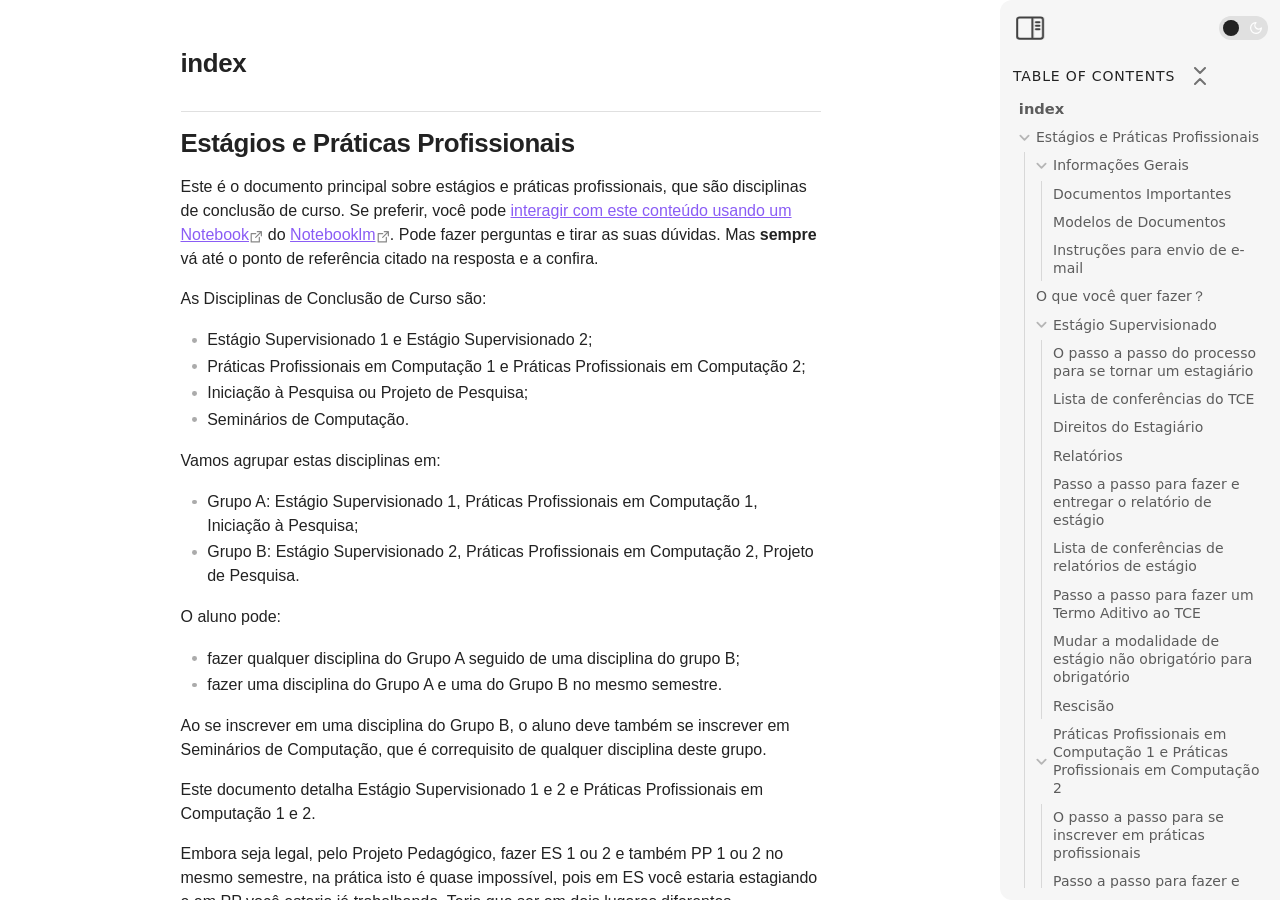
==== commit 3c56f0a1: "Replace repository contents" ====
--- a/web/index.html
+++ b/web/index.html
@@ -1,14 +1,14 @@
 <!DOCTYPE html> <html lang="en"><head>
-<title>Disciplinas de Conclusão de Curso</title>
+<title>index</title>
 <base href=".">
-<meta name="pathname" content="disciplinas-de-conclusão-de-curso.html">
-<meta name="description" content="docs-estagio - Disciplinas de Conclusão de Curso">
-<meta property="og:title" content="Disciplinas de Conclusão de Curso">
-<meta property="og:description" content="docs-estagio - Disciplinas de Conclusão de Curso">
+<meta name="pathname" content="index.html">
+<meta name="description" content="docs-estagio - index">
+<meta property="og:title" content="index">
+<meta property="og:description" content="docs-estagio - index">
 <meta property="og:type" content="website">
-<meta property="og:url" content="disciplinas-de-conclusão-de-curso.html">
+<meta property="og:url" content="index.html">
 <meta property="og:image" content="undefined">
-<meta charset="UTF-8"><meta property="og:site_name" content="docs-estagio"><meta name="viewport" content="width=device-width, initial-scale=1.0, user-scalable=yes, minimum-scale=1.0, maximum-scale=5.0"><link rel="alternate" type="application/rss+xml" title="RSS Feed" href="site-lib/rss.xml"><script async="" id="webpage-script" src="site-lib/scripts/webpage.js" onload="this.onload=null;this.setAttribute(&quot;loaded&quot;, &quot;true&quot;)"></script><link rel="icon" href="site-lib/media/favicon.png"><link rel="preload" href="site-lib/styles/snippets.css" as="style" onload="this.onload=null;this.rel='stylesheet'"><noscript><link rel="stylesheet" href="site-lib/styles/snippets.css"></noscript><link rel="stylesheet" href="site-lib/styles/obsidian.css"><link rel="preload" href="site-lib/styles/global-variable-styles.css" as="style" onload="this.onload=null;this.rel='stylesheet'"><noscript><link rel="stylesheet" href="site-lib/styles/global-variable-styles.css"></noscript><link rel="preload" href="site-lib/styles/main-styles.css" as="style" onload="this.onload=null;this.rel='stylesheet'"><noscript><link rel="stylesheet" href="site-lib/styles/main-styles.css"></noscript><style>body{--line-width:40em;--line-width-adaptive:40em;--file-line-width:40em;--sidebar-width:min(20em, 80vw);--collapse-arrow-size:11px;--tree-vertical-spacing:1.3em;--sidebar-margin:12px}:root{background-color:#202124}.sidebar{height:100%;font-size:14px;z-index:10;min-width:calc(var(--sidebar-width) + var(--divider-width-hover));max-width:calc(var(--sidebar-width) + var(--divider-width-hover));position:relative;overflow:hidden;overflow:clip;transition:min-width ease-in-out,max-width ease-in-out;transition-duration:.2s;contain:size}#left-sidebar{left:0}#right-sidebar{right:0}.sidebar.is-collapsed{min-width:0;max-width:0}.sidebar.floating{position:absolute}.sidebar .leaf-content{height:100%;min-width:calc(var(--sidebar-width) - var(--divider-width-hover));top:0;padding:var(--sidebar-margin);padding-top:4em;line-height:var(--line-height-tight);background-color:var(--background-secondary);transition:background-color,border-right,border-left,box-shadow;transition-duration:var(--color-fade-speed);transition-timing-function:ease-in-out;position:absolute;display:flex;flex-direction:column}.sidebar:not(.is-collapsed) .leaf-content{min-width:calc(max(100%,var(--sidebar-width)) - 3px);max-width:calc(max(100%,var(--sidebar-width)) - 3px)}#left-sidebar-content{left:0;border-top-right-radius:var(--radius-l);border-bottom-right-radius:var(--radius-l)}#right-sidebar-content{right:0;border-top-left-radius:var(--radius-l);border-bottom-left-radius:var(--radius-l)}.sidebar #left-sidebar-content,.sidebar #right-sidebar-content{contain:none!important;container-type:normal!important;animation:none!important}.sidebar:has(.leaf-content:empty):has(.topbar-content:empty){display:none}.sidebar-topbar{height:calc(2.3em + 2 * var(--sidebar-margin));width:var(--sidebar-width);padding:var(--sidebar-margin);z-index:1;position:fixed;display:flex;align-items:center;transition:width ease-in-out;transition-duration:inherit}.sidebar.is-collapsed .sidebar-topbar{width:calc(2.3em + var(--sidebar-margin) * 2)}.sidebar .sidebar-topbar.is-collapsed{width:0}#left-sidebar .sidebar-topbar{left:0;flex-direction:row;border-top-right-radius:var(--radius-l)}#right-sidebar .sidebar-topbar{right:0;flex-direction:row-reverse;border-top-left-radius:var(--radius-l)}#left-sidebar .topbar-content{margin-right:calc(2.3em + var(--sidebar-margin));flex-direction:row}#right-sidebar .topbar-content{margin-left:calc(2.3em + var(--sidebar-margin));flex-direction:row-reverse}.topbar-content{overflow:hidden visible;overflow:clip visible;width:100%;height:100%;display:flex;align-items:center;transition:inherit}.sidebar.is-collapsed .topbar-content{width:0;transition:inherit}.clickable-icon.sidebar-collapse-icon{background-color:transparent;color:var(--icon-color-focused);padding:2px!important;margin:0!important;height:100%!important;width:2.3em!important;margin-inline:0.14em!important;position:absolute}#left-sidebar .clickable-icon.sidebar-collapse-icon{transform:rotateY(180deg);right:var(--sidebar-margin)}#right-sidebar .clickable-icon.sidebar-collapse-icon{transform:rotateY(180deg);left:var(--sidebar-margin)}.clickable-icon.sidebar-collapse-icon svg.svg-icon{width:100%;height:100%}.feature-title{margin-left:1px;text-transform:uppercase;letter-spacing:.06em;margin-top:.75em;margin-bottom:.75em}.feature-header{display:flex;align-items:center;padding-top:0;font-size:1em;padding-left:0}body.floating-sidebars .sidebar{position:absolute}body{transition:background-color var(--color-fade-speed) ease-in-out}#navbar:not(:empty){display:flex;align-items:center;justify-content:space-between;padding:.5em 1em;width:100%}#main{display:flex;flex-direction:column;height:100%;width:100%;align-items:stretch;justify-content:center}#main-horizontal{display:flex;flex-direction:row;flex-grow:1;width:100%;align-items:stretch;justify-content:center}#center-content{flex-basis:100%;max-width:100%;width:100%;height:100%;display:flex;flex-direction:column;align-items:center;transition:opacity .2s ease-in-out;contain:inline-size}.hide{opacity:0!important;transition:opacity .2s ease-in-out;pointer-events:none}#center-content>.obsidian-document{padding-left:2em;padding-right:1em;margin-bottom:0;width:100%;width:-webkit-fill-available;width:-moz-available;width:fill-available;transition:background-color var(--color-fade-speed) ease-in-out;border-top-right-radius:var(--window-radius,var(--radius-m));border-top-left-radius:var(--window-radius,var(--radius-m));overflow-x:hidden!important;overflow-y:auto!important;display:flex!important;flex-direction:column!important;align-items:center!important;contain:inline-size}body #center-content>.obsidian-document>.markdown-preview-sizer{padding-bottom:80vh;width:100%;max-width:var(--line-width);flex-basis:var(--line-width);transition:background-color var(--color-fade-speed) ease-in-out;contain:inline-size}#center-content>.obsidian-document>div{width:100%!important;transition:background-color var(--color-fade-speed) ease-in-out;contain:inline-size}#center-content>.obsidian-document:not([data-type=markdown]).embed{display:flex;padding:1em;height:100%;width:100%;align-items:center;justify-content:center}#center-content>.obsidian-document:not([data-type=markdown]).embed>*{max-width:100%;max-height:100%;object-fit:contain}:not(h1,h2,h3,h4,h5,h6,li):has(> :is(.math,table)){overflow-x:auto!important}#center-content>.obsidian-document:not([data-type=markdown]){overflow-x:auto;contain:content;padding:0;margin:0;height:100%}.obsidian-document[data-type=attachment]{display:flex;flex-direction:column;align-items:center;justify-content:center;height:100%;width:100%}.obsidian-document[data-type=attachment]>*{outline:0;border:none;box-shadow:none}.obsidian-document[data-type=attachment] :is(img){max-width:90%;max-height:90%;object-fit:contain}.obsidian-document[data-type=attachment]>:is(audio){width:100%;max-width:min(90%,var(--line-width))}.obsidian-document[data-type=attachment]>:is(embed,iframe,video){width:100%;height:100%;max-width:100%;max-height:100%;object-fit:contain}.canvas-wrapper>:is(.header,.footer){z-index:100;position:absolute;display:flex;justify-content:center;flex-direction:column;width:100%;align-items:center}.scroll-highlight{position:absolute;width:100%;height:100%;pointer-events:none;z-index:1000;background-color:hsla(var(--color-accent-hsl),.25);opacity:0;padding:1em;inset:50%;translate:-50% -50%;border-radius:var(--radius-s)}</style><script defer="">async function loadIncludes(){let e=document.querySelectorAll("link[itemprop='include']");for(const t of e){let e=t.getAttribute("href");try{let o="";if(e.startsWith("https:")||e.startsWith("http:")||"file:"!=window.location.protocol){const n=await fetch(e);if(!n.ok){console.log("Could not include file: "+e),t?.remove();continue}o=await n.text()}else{const t=document.getElementById(btoa(encodeURI(e)));if(t){const e=JSON.parse(decodeURI(atob(t.getAttribute("value")??"")));o=e?.data??""}}let n=document.createRange().createContextualFragment(o);t.before(n),t.remove(),console.log("Included text: "+o),console.log("Included file: "+e)}catch(o){t?.remove(),console.log("Could not include file: "+e,o);continue}}}document.addEventListener("DOMContentLoaded",(()=>{loadIncludes()}));let isFileProtocol="file:"==location.protocol;function waitLoadScripts(e,t){let o=e.map((e=>document.getElementById(e+"-script")));!function e(n){let l=o[n],c=n+1;l?(l&&"true"!=l.getAttribute("loaded")||n<o.length&&e(c),n<o.length&&l.addEventListener("load",(()=>e(c)))):n<o.length?e(c):t()}(0)}</script></head><body class="publish css-settings-manager styled-scrollbars show-ribbon is-focused"><script defer="">let theme=localStorage.getItem("theme")||(window.matchMedia("(prefers-color-scheme: dark)").matches?"dark":"light");"dark"==theme?(document.body.classList.add("theme-dark"),document.body.classList.remove("theme-light")):(document.body.classList.add("theme-light"),document.body.classList.remove("theme-dark")),window.innerWidth<480?document.body.classList.add("is-phone"):window.innerWidth<768?document.body.classList.add("is-tablet"):window.innerWidth<1024?document.body.classList.add("is-small-screen"):document.body.classList.add("is-large-screen")</script><div class="parsed-feature-container" style="display: contents;"><link itemprop="include" href="site-lib/html/custom-head-content-content.html"></div><div id="main"><div id="navbar"></div><div id="main-horizontal"><div id="left-content" class="leaf" style="--sidebar-width: var(--sidebar-width-left);"><div id="left-sidebar" class="sidebar"><div class="sidebar-handle"></div><div class="sidebar-topbar"><div class="topbar-content"></div><div class="clickable-icon sidebar-collapse-icon"><svg xmlns="http://www.w3.org/2000/svg" width="100%" height="100%" viewBox="0 0 24 24" fill="none" stroke="currentColor" stroke-width="3" stroke-linecap="round" stroke-linejoin="round" class="svg-icon"><path d="M21 3H3C1.89543 3 1 3.89543 1 5V19C1 20.1046 1.89543 21 3 21H21C22.1046 21 23 20.1046 23 19V5C23 3.89543 22.1046 3 21 3Z"></path><path d="M10 4V20"></path><path d="M4 7H7"></path><path d="M4 10H7"></path><path d="M4 13H7"></path></svg></div></div><div class="sidebar-content-wrapper"><div id="left-sidebar-content" class="leaf-content"></div></div><script defer="">let ls = document.querySelector("#left-sidebar"); ls.classList.toggle("is-collapsed", window.innerWidth < 768); ls.style.setProperty("--sidebar-width", localStorage.getItem("sidebar-left-width"));</script></div></div><div id="center-content" class="leaf"><div class="obsidian-document markdown-preview-view markdown-rendered node-insert-event allow-fold-headings allow-fold-lists show-indentation-guide show-properties is-readable-line-width" data-type="markdown"><style id="MJX-CHTML-styles">mjx-container[jax=CHTML]{line-height:0}mjx-container [space="1"]{margin-left:.111em}mjx-container [space="2"]{margin-left:.167em}mjx-container [space="3"]{margin-left:.222em}mjx-container [space="4"]{margin-left:.278em}mjx-container [space="5"]{margin-left:.333em}mjx-container [rspace="1"]{margin-right:.111em}mjx-container [rspace="2"]{margin-right:.167em}mjx-container [rspace="3"]{margin-right:.222em}mjx-container [rspace="4"]{margin-right:.278em}mjx-container [rspace="5"]{margin-right:.333em}mjx-container [size="s"]{font-size:70.7%}mjx-container [size=ss]{font-size:50%}mjx-container [size=Tn]{font-size:60%}mjx-container [size=sm]{font-size:85%}mjx-container [size=lg]{font-size:120%}mjx-container [size=Lg]{font-size:144%}mjx-container [size=LG]{font-size:173%}mjx-container [size=hg]{font-size:207%}mjx-container [size=HG]{font-size:249%}mjx-container [width=full]{width:100%}mjx-box{display:inline-block}mjx-block{display:block}mjx-itable{display:inline-table}mjx-row{display:table-row}mjx-row>*{display:table-cell}mjx-mtext{display:inline-block}mjx-mstyle{display:inline-block}mjx-merror{display:inline-block;color:red;background-color:#ff0}mjx-mphantom{visibility:hidden}mjx-assistive-mml{top:0;left:0;clip:rect(1px,1px,1px,1px);user-select:none;position:absolute!important;padding:1px 0 0!important;border:0!important;display:block!important;width:auto!important;overflow:hidden!important}mjx-assistive-mml[display=block]{width:100%!important}mjx-math{display:inline-block;text-align:left;line-height:0;text-indent:0;font-style:normal;font-weight:400;font-size:100%;font-size-adjust:none;letter-spacing:normal;border-collapse:collapse;overflow-wrap:normal;word-spacing:normal;white-space:nowrap;direction:ltr;padding:1px 0}mjx-container[jax=CHTML][display=true]{display:block;text-align:center;margin:1em 0}mjx-container[jax=CHTML][display=true][width=full]{display:flex}mjx-container[jax=CHTML][display=true] mjx-math{padding:0}mjx-container[jax=CHTML][justify=left]{text-align:left}mjx-container[jax=CHTML][justify=right]{text-align:right}mjx-mo{display:inline-block;text-align:left}mjx-stretchy-h{display:inline-table;width:100%}mjx-stretchy-h>*{display:table-cell;width:0}mjx-stretchy-h>*>mjx-c{display:inline-block;transform:scaleX(1)}mjx-stretchy-h>*>mjx-c::before{display:inline-block;width:initial}mjx-stretchy-h>mjx-ext{overflow:clip visible;width:100%}mjx-stretchy-h>mjx-ext>mjx-c::before{transform:scaleX(500)}mjx-stretchy-h>mjx-ext>mjx-c{width:0}mjx-stretchy-h>mjx-beg>mjx-c{margin-right:-.1em}mjx-stretchy-h>mjx-end>mjx-c{margin-left:-.1em}mjx-stretchy-v{display:inline-block}mjx-stretchy-v>*{display:block}mjx-stretchy-v>mjx-beg{height:0}mjx-stretchy-v>mjx-end>mjx-c{display:block}mjx-stretchy-v>*>mjx-c{transform:scaleY(1);transform-origin:left center;overflow:hidden}mjx-stretchy-v>mjx-ext{display:block;height:100%;box-sizing:border-box;border:0 solid transparent;overflow:visible clip}mjx-stretchy-v>mjx-ext>mjx-c::before{width:initial;box-sizing:border-box}mjx-stretchy-v>mjx-ext>mjx-c{transform:scaleY(500) translateY(.075em);overflow:visible}mjx-mark{display:inline-block;height:0}mjx-c{display:inline-block}mjx-utext{display:inline-block;padding:.75em 0 .2em}mjx-c::before{display:block;width:0}.MJX-TEX{font-family:MJXZERO,MJXTEX}.TEX-B{font-family:MJXZERO,MJXTEX-B}.TEX-I{font-family:MJXZERO,MJXTEX-I}.TEX-MI{font-family:MJXZERO,MJXTEX-MI}.TEX-BI{font-family:MJXZERO,MJXTEX-BI}.TEX-S1{font-family:MJXZERO,MJXTEX-S1}.TEX-S2{font-family:MJXZERO,MJXTEX-S2}.TEX-S3{font-family:MJXZERO,MJXTEX-S3}.TEX-S4{font-family:MJXZERO,MJXTEX-S4}.TEX-A{font-family:MJXZERO,MJXTEX-A}.TEX-C{font-family:MJXZERO,MJXTEX-C}.TEX-CB{font-family:MJXZERO,MJXTEX-CB}.TEX-FR{font-family:MJXZERO,MJXTEX-FR}.TEX-FRB{font-family:MJXZERO,MJXTEX-FRB}.TEX-SS{font-family:MJXZERO,MJXTEX-SS}.TEX-SSB{font-family:MJXZERO,MJXTEX-SSB}.TEX-SSI{font-family:MJXZERO,MJXTEX-SSI}.TEX-SC{font-family:MJXZERO,MJXTEX-SC}.TEX-T{font-family:MJXZERO,MJXTEX-T}.TEX-V{font-family:MJXZERO,MJXTEX-V}.TEX-VB{font-family:MJXZERO,MJXTEX-VB}mjx-stretchy-h mjx-c,mjx-stretchy-v mjx-c{font-family:MJXZERO,MJXTEX-S1,MJXTEX-S4,MJXTEX,MJXTEX-A!important}@font-face{font-family:MJXZERO;src:url("site-lib/fonts/mathjax_zero.woff") format("woff")}@font-face{font-family:MJXTEX;src:url("site-lib/fonts/mathjax_main-regular.woff") format("woff")}@font-face{font-family:MJXTEX-B;src:url("site-lib/fonts/mathjax_main-bold.woff") format("woff")}@font-face{font-family:MJXTEX-I;src:url("site-lib/fonts/mathjax_math-italic.woff") format("woff")}@font-face{font-family:MJXTEX-MI;src:url("site-lib/fonts/mathjax_main-italic.woff") format("woff")}@font-face{font-family:MJXTEX-BI;src:url("site-lib/fonts/mathjax_math-bolditalic.woff") format("woff")}@font-face{font-family:MJXTEX-S1;src:url("site-lib/fonts/mathjax_size1-regular.woff") format("woff")}@font-face{font-family:MJXTEX-S2;src:url("site-lib/fonts/mathjax_size2-regular.woff") format("woff")}@font-face{font-family:MJXTEX-S3;src:url("site-lib/fonts/mathjax_size3-regular.woff") format("woff")}@font-face{font-family:MJXTEX-S4;src:url("site-lib/fonts/mathjax_size4-regular.woff") format("woff")}@font-face{font-family:MJXTEX-A;src:url("site-lib/fonts/mathjax_ams-regular.woff") format("woff")}@font-face{font-family:MJXTEX-C;src:url("site-lib/fonts/mathjax_calligraphic-regular.woff") format("woff")}@font-face{font-family:MJXTEX-CB;src:url("site-lib/fonts/mathjax_calligraphic-bold.woff") format("woff")}@font-face{font-family:MJXTEX-FR;src:url("site-lib/fonts/mathjax_fraktur-regular.woff") format("woff")}@font-face{font-family:MJXTEX-FRB;src:url("site-lib/fonts/mathjax_fraktur-bold.woff") format("woff")}@font-face{font-family:MJXTEX-SS;src:url("site-lib/fonts/mathjax_sansserif-regular.woff") format("woff")}@font-face{font-family:MJXTEX-SSB;src:url("site-lib/fonts/mathjax_sansserif-bold.woff") format("woff")}@font-face{font-family:MJXTEX-SSI;src:url("site-lib/fonts/mathjax_sansserif-italic.woff") format("woff")}@font-face{font-family:MJXTEX-SC;src:url("site-lib/fonts/mathjax_script-regular.woff") format("woff")}@font-face{font-family:MJXTEX-T;src:url("site-lib/fonts/mathjax_typewriter-regular.woff") format("woff")}@font-face{font-family:MJXTEX-V;src:url("site-lib/fonts/mathjax_vector-regular.woff") format("woff")}@font-face{font-family:MJXTEX-VB;src:url("site-lib/fonts/mathjax_vector-bold.woff") format("woff")}mjx-c.mjx-cD7::before{padding:.491em .778em 0 0;content:"×"}</style><div class="markdown-preview-sizer markdown-preview-section"><div class="header"><h1 class="page-title heading" id="Disciplinas_de_Conclusão_de_Curso_0">Disciplinas de Conclusão de Curso</h1><div class="data-bar"></div></div><div class="markdown-preview-pusher" style="width: 1px; height: 0.1px; margin-bottom: 0px;"></div><div class="el-h1"><h1 data-heading="Estágios e Práticas Profissionais" dir="auto" class="heading" id="Estágios_e_Práticas_Profissionais_0"><span class="heading-collapse-indicator collapse-indicator collapse-icon"><svg xmlns="http://www.w3.org/2000/svg" width="24" height="24" viewBox="0 0 24 24" fill="none" stroke="currentColor" stroke-width="2" stroke-linecap="round" stroke-linejoin="round" class="svg-icon right-triangle"><path d="M3 8L12 17L21 8"></path></svg></span>Estágios e Práticas Profissionais</h1></div><div class="el-p"><p dir="auto">Este é o documento principal sobre estágios e práticas profissionais, que são disciplinas de conclusão de curso. Se preferir, você pode <a data-tooltip-position="top" aria-label="https://notebooklm.google.com/notebook/03c8e01e-63f0-4fcd-9a5d-d133e3a93adf" rel="noopener nofollow" class="external-link is-unresolved" href="https://notebooklm.google.com/notebook/03c8e01e-63f0-4fcd-9a5d-d133e3a93adf" target="_self">interagir com este conteúdo usando um Notebook</a> do <a data-tooltip-position="top" aria-label="https://notebooklm.google.com/" rel="noopener nofollow" class="external-link is-unresolved" href="https://notebooklm.google.com/" target="_self">Notebooklm</a>. Pode fazer perguntas e tirar as suas dúvidas. Mas <strong>sempre</strong> vá até o ponto de referência citado na resposta e a confira. </p></div><div class="el-p"><p dir="auto">As Disciplinas de Conclusão de Curso são: </p></div><div class="el-ul"><ul class="has-list-bullet">
+<meta charset="UTF-8"><meta property="og:site_name" content="docs-estagio"><meta name="viewport" content="width=device-width, initial-scale=1.0, user-scalable=yes, minimum-scale=1.0, maximum-scale=5.0"><link rel="alternate" type="application/rss+xml" title="RSS Feed" href="site-lib/rss.xml"><script async="" id="webpage-script" src="site-lib/scripts/webpage.js" onload="this.onload=null;this.setAttribute(&quot;loaded&quot;, &quot;true&quot;)"></script><link rel="icon" href="site-lib/media/favicon.png"><link rel="preload" href="site-lib/styles/snippets.css" as="style" onload="this.onload=null;this.rel='stylesheet'"><noscript><link rel="stylesheet" href="site-lib/styles/snippets.css"></noscript><link rel="stylesheet" href="site-lib/styles/obsidian.css"><link rel="preload" href="site-lib/styles/global-variable-styles.css" as="style" onload="this.onload=null;this.rel='stylesheet'"><noscript><link rel="stylesheet" href="site-lib/styles/global-variable-styles.css"></noscript><link rel="preload" href="site-lib/styles/main-styles.css" as="style" onload="this.onload=null;this.rel='stylesheet'"><noscript><link rel="stylesheet" href="site-lib/styles/main-styles.css"></noscript><style>body{--line-width:40em;--line-width-adaptive:40em;--file-line-width:40em;--sidebar-width:min(20em, 80vw);--collapse-arrow-size:11px;--tree-vertical-spacing:1.3em;--sidebar-margin:12px}:root{background-color:#202124}.sidebar{height:100%;font-size:14px;z-index:10;min-width:calc(var(--sidebar-width) + var(--divider-width-hover));max-width:calc(var(--sidebar-width) + var(--divider-width-hover));position:relative;overflow:hidden;overflow:clip;transition:min-width ease-in-out,max-width ease-in-out;transition-duration:.2s;contain:size}#left-sidebar{left:0}#right-sidebar{right:0}.sidebar.is-collapsed{min-width:0;max-width:0}.sidebar.floating{position:absolute}.sidebar .leaf-content{height:100%;min-width:calc(var(--sidebar-width) - var(--divider-width-hover));top:0;padding:var(--sidebar-margin);padding-top:4em;line-height:var(--line-height-tight);background-color:var(--background-secondary);transition:background-color,border-right,border-left,box-shadow;transition-duration:var(--color-fade-speed);transition-timing-function:ease-in-out;position:absolute;display:flex;flex-direction:column}.sidebar:not(.is-collapsed) .leaf-content{min-width:calc(max(100%,var(--sidebar-width)) - 3px);max-width:calc(max(100%,var(--sidebar-width)) - 3px)}#left-sidebar-content{left:0;border-top-right-radius:var(--radius-l);border-bottom-right-radius:var(--radius-l)}#right-sidebar-content{right:0;border-top-left-radius:var(--radius-l);border-bottom-left-radius:var(--radius-l)}.sidebar #left-sidebar-content,.sidebar #right-sidebar-content{contain:none!important;container-type:normal!important;animation:none!important}.sidebar:has(.leaf-content:empty):has(.topbar-content:empty){display:none}.sidebar-topbar{height:calc(2.3em + 2 * var(--sidebar-margin));width:var(--sidebar-width);padding:var(--sidebar-margin);z-index:1;position:fixed;display:flex;align-items:center;transition:width ease-in-out;transition-duration:inherit}.sidebar.is-collapsed .sidebar-topbar{width:calc(2.3em + var(--sidebar-margin) * 2)}.sidebar .sidebar-topbar.is-collapsed{width:0}#left-sidebar .sidebar-topbar{left:0;flex-direction:row;border-top-right-radius:var(--radius-l)}#right-sidebar .sidebar-topbar{right:0;flex-direction:row-reverse;border-top-left-radius:var(--radius-l)}#left-sidebar .topbar-content{margin-right:calc(2.3em + var(--sidebar-margin));flex-direction:row}#right-sidebar .topbar-content{margin-left:calc(2.3em + var(--sidebar-margin));flex-direction:row-reverse}.topbar-content{overflow:hidden visible;overflow:clip visible;width:100%;height:100%;display:flex;align-items:center;transition:inherit}.sidebar.is-collapsed .topbar-content{width:0;transition:inherit}.clickable-icon.sidebar-collapse-icon{background-color:transparent;color:var(--icon-color-focused);padding:2px!important;margin:0!important;height:100%!important;width:2.3em!important;margin-inline:0.14em!important;position:absolute}#left-sidebar .clickable-icon.sidebar-collapse-icon{transform:rotateY(180deg);right:var(--sidebar-margin)}#right-sidebar .clickable-icon.sidebar-collapse-icon{transform:rotateY(180deg);left:var(--sidebar-margin)}.clickable-icon.sidebar-collapse-icon svg.svg-icon{width:100%;height:100%}.feature-title{margin-left:1px;text-transform:uppercase;letter-spacing:.06em;margin-top:.75em;margin-bottom:.75em}.feature-header{display:flex;align-items:center;padding-top:0;font-size:1em;padding-left:0}body.floating-sidebars .sidebar{position:absolute}body{transition:background-color var(--color-fade-speed) ease-in-out}#navbar:not(:empty){display:flex;align-items:center;justify-content:space-between;padding:.5em 1em;width:100%}#main{display:flex;flex-direction:column;height:100%;width:100%;align-items:stretch;justify-content:center}#main-horizontal{display:flex;flex-direction:row;flex-grow:1;width:100%;align-items:stretch;justify-content:center}#center-content{flex-basis:100%;max-width:100%;width:100%;height:100%;display:flex;flex-direction:column;align-items:center;transition:opacity .2s ease-in-out;contain:inline-size}.hide{opacity:0!important;transition:opacity .2s ease-in-out;pointer-events:none}#center-content>.obsidian-document{padding-left:2em;padding-right:1em;margin-bottom:0;width:100%;width:-webkit-fill-available;width:-moz-available;width:fill-available;transition:background-color var(--color-fade-speed) ease-in-out;border-top-right-radius:var(--window-radius,var(--radius-m));border-top-left-radius:var(--window-radius,var(--radius-m));overflow-x:hidden!important;overflow-y:auto!important;display:flex!important;flex-direction:column!important;align-items:center!important;contain:inline-size}body #center-content>.obsidian-document>.markdown-preview-sizer{padding-bottom:80vh;width:100%;max-width:var(--line-width);flex-basis:var(--line-width);transition:background-color var(--color-fade-speed) ease-in-out;contain:inline-size}#center-content>.obsidian-document>div{width:100%!important;transition:background-color var(--color-fade-speed) ease-in-out;contain:inline-size}#center-content>.obsidian-document:not([data-type=markdown]).embed{display:flex;padding:1em;height:100%;width:100%;align-items:center;justify-content:center}#center-content>.obsidian-document:not([data-type=markdown]).embed>*{max-width:100%;max-height:100%;object-fit:contain}:not(h1,h2,h3,h4,h5,h6,li):has(> :is(.math,table)){overflow-x:auto!important}#center-content>.obsidian-document:not([data-type=markdown]){overflow-x:auto;contain:content;padding:0;margin:0;height:100%}.obsidian-document[data-type=attachment]{display:flex;flex-direction:column;align-items:center;justify-content:center;height:100%;width:100%}.obsidian-document[data-type=attachment]>*{outline:0;border:none;box-shadow:none}.obsidian-document[data-type=attachment] :is(img){max-width:90%;max-height:90%;object-fit:contain}.obsidian-document[data-type=attachment]>:is(audio){width:100%;max-width:min(90%,var(--line-width))}.obsidian-document[data-type=attachment]>:is(embed,iframe,video){width:100%;height:100%;max-width:100%;max-height:100%;object-fit:contain}.canvas-wrapper>:is(.header,.footer){z-index:100;position:absolute;display:flex;justify-content:center;flex-direction:column;width:100%;align-items:center}.scroll-highlight{position:absolute;width:100%;height:100%;pointer-events:none;z-index:1000;background-color:hsla(var(--color-accent-hsl),.25);opacity:0;padding:1em;inset:50%;translate:-50% -50%;border-radius:var(--radius-s)}</style><script defer="">async function loadIncludes(){let e=document.querySelectorAll("link[itemprop='include']");for(const t of e){let e=t.getAttribute("href");try{let o="";if(e.startsWith("https:")||e.startsWith("http:")||"file:"!=window.location.protocol){const n=await fetch(e);if(!n.ok){console.log("Could not include file: "+e),t?.remove();continue}o=await n.text()}else{const t=document.getElementById(btoa(encodeURI(e)));if(t){const e=JSON.parse(decodeURI(atob(t.getAttribute("value")??"")));o=e?.data??""}}let n=document.createRange().createContextualFragment(o);t.before(n),t.remove(),console.log("Included text: "+o),console.log("Included file: "+e)}catch(o){t?.remove(),console.log("Could not include file: "+e,o);continue}}}document.addEventListener("DOMContentLoaded",(()=>{loadIncludes()}));let isFileProtocol="file:"==location.protocol;function waitLoadScripts(e,t){let o=e.map((e=>document.getElementById(e+"-script")));!function e(n){let l=o[n],c=n+1;l?(l&&"true"!=l.getAttribute("loaded")||n<o.length&&e(c),n<o.length&&l.addEventListener("load",(()=>e(c)))):n<o.length?e(c):t()}(0)}</script></head><body class="publish css-settings-manager styled-scrollbars show-ribbon is-focused"><script defer="">let theme=localStorage.getItem("theme")||(window.matchMedia("(prefers-color-scheme: dark)").matches?"dark":"light");"dark"==theme?(document.body.classList.add("theme-dark"),document.body.classList.remove("theme-light")):(document.body.classList.add("theme-light"),document.body.classList.remove("theme-dark")),window.innerWidth<480?document.body.classList.add("is-phone"):window.innerWidth<768?document.body.classList.add("is-tablet"):window.innerWidth<1024?document.body.classList.add("is-small-screen"):document.body.classList.add("is-large-screen")</script><div class="parsed-feature-container" style="display: contents;"><link itemprop="include" href="site-lib/html/custom-head-content-content.html"></div><div id="main"><div id="navbar"></div><div id="main-horizontal"><div id="left-content" class="leaf" style="--sidebar-width: var(--sidebar-width-left);"><div id="left-sidebar" class="sidebar"><div class="sidebar-handle"></div><div class="sidebar-topbar"><div class="topbar-content"></div><div class="clickable-icon sidebar-collapse-icon"><svg xmlns="http://www.w3.org/2000/svg" width="100%" height="100%" viewBox="0 0 24 24" fill="none" stroke="currentColor" stroke-width="3" stroke-linecap="round" stroke-linejoin="round" class="svg-icon"><path d="M21 3H3C1.89543 3 1 3.89543 1 5V19C1 20.1046 1.89543 21 3 21H21C22.1046 21 23 20.1046 23 19V5C23 3.89543 22.1046 3 21 3Z"></path><path d="M10 4V20"></path><path d="M4 7H7"></path><path d="M4 10H7"></path><path d="M4 13H7"></path></svg></div></div><div class="sidebar-content-wrapper"><div id="left-sidebar-content" class="leaf-content"></div></div><script defer="">let ls = document.querySelector("#left-sidebar"); ls.classList.toggle("is-collapsed", window.innerWidth < 768); ls.style.setProperty("--sidebar-width", localStorage.getItem("sidebar-left-width"));</script></div></div><div id="center-content" class="leaf"><div class="obsidian-document markdown-preview-view markdown-rendered node-insert-event allow-fold-headings allow-fold-lists show-indentation-guide show-properties is-readable-line-width" data-type="markdown"><style id="MJX-CHTML-styles">mjx-container[jax=CHTML]{line-height:0}mjx-container [space="1"]{margin-left:.111em}mjx-container [space="2"]{margin-left:.167em}mjx-container [space="3"]{margin-left:.222em}mjx-container [space="4"]{margin-left:.278em}mjx-container [space="5"]{margin-left:.333em}mjx-container [rspace="1"]{margin-right:.111em}mjx-container [rspace="2"]{margin-right:.167em}mjx-container [rspace="3"]{margin-right:.222em}mjx-container [rspace="4"]{margin-right:.278em}mjx-container [rspace="5"]{margin-right:.333em}mjx-container [size="s"]{font-size:70.7%}mjx-container [size=ss]{font-size:50%}mjx-container [size=Tn]{font-size:60%}mjx-container [size=sm]{font-size:85%}mjx-container [size=lg]{font-size:120%}mjx-container [size=Lg]{font-size:144%}mjx-container [size=LG]{font-size:173%}mjx-container [size=hg]{font-size:207%}mjx-container [size=HG]{font-size:249%}mjx-container [width=full]{width:100%}mjx-box{display:inline-block}mjx-block{display:block}mjx-itable{display:inline-table}mjx-row{display:table-row}mjx-row>*{display:table-cell}mjx-mtext{display:inline-block}mjx-mstyle{display:inline-block}mjx-merror{display:inline-block;color:red;background-color:#ff0}mjx-mphantom{visibility:hidden}mjx-assistive-mml{top:0;left:0;clip:rect(1px,1px,1px,1px);user-select:none;position:absolute!important;padding:1px 0 0!important;border:0!important;display:block!important;width:auto!important;overflow:hidden!important}mjx-assistive-mml[display=block]{width:100%!important}mjx-math{display:inline-block;text-align:left;line-height:0;text-indent:0;font-style:normal;font-weight:400;font-size:100%;font-size-adjust:none;letter-spacing:normal;border-collapse:collapse;overflow-wrap:normal;word-spacing:normal;white-space:nowrap;direction:ltr;padding:1px 0}mjx-container[jax=CHTML][display=true]{display:block;text-align:center;margin:1em 0}mjx-container[jax=CHTML][display=true][width=full]{display:flex}mjx-container[jax=CHTML][display=true] mjx-math{padding:0}mjx-container[jax=CHTML][justify=left]{text-align:left}mjx-container[jax=CHTML][justify=right]{text-align:right}mjx-mo{display:inline-block;text-align:left}mjx-stretchy-h{display:inline-table;width:100%}mjx-stretchy-h>*{display:table-cell;width:0}mjx-stretchy-h>*>mjx-c{display:inline-block;transform:scaleX(1)}mjx-stretchy-h>*>mjx-c::before{display:inline-block;width:initial}mjx-stretchy-h>mjx-ext{overflow:clip visible;width:100%}mjx-stretchy-h>mjx-ext>mjx-c::before{transform:scaleX(500)}mjx-stretchy-h>mjx-ext>mjx-c{width:0}mjx-stretchy-h>mjx-beg>mjx-c{margin-right:-.1em}mjx-stretchy-h>mjx-end>mjx-c{margin-left:-.1em}mjx-stretchy-v{display:inline-block}mjx-stretchy-v>*{display:block}mjx-stretchy-v>mjx-beg{height:0}mjx-stretchy-v>mjx-end>mjx-c{display:block}mjx-stretchy-v>*>mjx-c{transform:scaleY(1);transform-origin:left center;overflow:hidden}mjx-stretchy-v>mjx-ext{display:block;height:100%;box-sizing:border-box;border:0 solid transparent;overflow:visible clip}mjx-stretchy-v>mjx-ext>mjx-c::before{width:initial;box-sizing:border-box}mjx-stretchy-v>mjx-ext>mjx-c{transform:scaleY(500) translateY(.075em);overflow:visible}mjx-mark{display:inline-block;height:0}mjx-c{display:inline-block}mjx-utext{display:inline-block;padding:.75em 0 .2em}mjx-c::before{display:block;width:0}.MJX-TEX{font-family:MJXZERO,MJXTEX}.TEX-B{font-family:MJXZERO,MJXTEX-B}.TEX-I{font-family:MJXZERO,MJXTEX-I}.TEX-MI{font-family:MJXZERO,MJXTEX-MI}.TEX-BI{font-family:MJXZERO,MJXTEX-BI}.TEX-S1{font-family:MJXZERO,MJXTEX-S1}.TEX-S2{font-family:MJXZERO,MJXTEX-S2}.TEX-S3{font-family:MJXZERO,MJXTEX-S3}.TEX-S4{font-family:MJXZERO,MJXTEX-S4}.TEX-A{font-family:MJXZERO,MJXTEX-A}.TEX-C{font-family:MJXZERO,MJXTEX-C}.TEX-CB{font-family:MJXZERO,MJXTEX-CB}.TEX-FR{font-family:MJXZERO,MJXTEX-FR}.TEX-FRB{font-family:MJXZERO,MJXTEX-FRB}.TEX-SS{font-family:MJXZERO,MJXTEX-SS}.TEX-SSB{font-family:MJXZERO,MJXTEX-SSB}.TEX-SSI{font-family:MJXZERO,MJXTEX-SSI}.TEX-SC{font-family:MJXZERO,MJXTEX-SC}.TEX-T{font-family:MJXZERO,MJXTEX-T}.TEX-V{font-family:MJXZERO,MJXTEX-V}.TEX-VB{font-family:MJXZERO,MJXTEX-VB}mjx-stretchy-h mjx-c,mjx-stretchy-v mjx-c{font-family:MJXZERO,MJXTEX-S1,MJXTEX-S4,MJXTEX,MJXTEX-A!important}@font-face{font-family:MJXZERO;src:url("site-lib/fonts/mathjax_zero.woff") format("woff")}@font-face{font-family:MJXTEX;src:url("site-lib/fonts/mathjax_main-regular.woff") format("woff")}@font-face{font-family:MJXTEX-B;src:url("site-lib/fonts/mathjax_main-bold.woff") format("woff")}@font-face{font-family:MJXTEX-I;src:url("site-lib/fonts/mathjax_math-italic.woff") format("woff")}@font-face{font-family:MJXTEX-MI;src:url("site-lib/fonts/mathjax_main-italic.woff") format("woff")}@font-face{font-family:MJXTEX-BI;src:url("site-lib/fonts/mathjax_math-bolditalic.woff") format("woff")}@font-face{font-family:MJXTEX-S1;src:url("site-lib/fonts/mathjax_size1-regular.woff") format("woff")}@font-face{font-family:MJXTEX-S2;src:url("site-lib/fonts/mathjax_size2-regular.woff") format("woff")}@font-face{font-family:MJXTEX-S3;src:url("site-lib/fonts/mathjax_size3-regular.woff") format("woff")}@font-face{font-family:MJXTEX-S4;src:url("site-lib/fonts/mathjax_size4-regular.woff") format("woff")}@font-face{font-family:MJXTEX-A;src:url("site-lib/fonts/mathjax_ams-regular.woff") format("woff")}@font-face{font-family:MJXTEX-C;src:url("site-lib/fonts/mathjax_calligraphic-regular.woff") format("woff")}@font-face{font-family:MJXTEX-CB;src:url("site-lib/fonts/mathjax_calligraphic-bold.woff") format("woff")}@font-face{font-family:MJXTEX-FR;src:url("site-lib/fonts/mathjax_fraktur-regular.woff") format("woff")}@font-face{font-family:MJXTEX-FRB;src:url("site-lib/fonts/mathjax_fraktur-bold.woff") format("woff")}@font-face{font-family:MJXTEX-SS;src:url("site-lib/fonts/mathjax_sansserif-regular.woff") format("woff")}@font-face{font-family:MJXTEX-SSB;src:url("site-lib/fonts/mathjax_sansserif-bold.woff") format("woff")}@font-face{font-family:MJXTEX-SSI;src:url("site-lib/fonts/mathjax_sansserif-italic.woff") format("woff")}@font-face{font-family:MJXTEX-SC;src:url("site-lib/fonts/mathjax_script-regular.woff") format("woff")}@font-face{font-family:MJXTEX-T;src:url("site-lib/fonts/mathjax_typewriter-regular.woff") format("woff")}@font-face{font-family:MJXTEX-V;src:url("site-lib/fonts/mathjax_vector-regular.woff") format("woff")}@font-face{font-family:MJXTEX-VB;src:url("site-lib/fonts/mathjax_vector-bold.woff") format("woff")}mjx-c.mjx-cD7::before{padding:.491em .778em 0 0;content:"×"}</style><div class="markdown-preview-sizer markdown-preview-section"><div class="header"><h1 class="page-title heading" id="index_0">index</h1><div class="data-bar"></div></div><div class="markdown-preview-pusher" style="width: 1px; height: 0.1px; margin-bottom: 0px;"></div><div class="el-h1"><h1 data-heading="Estágios e Práticas Profissionais" dir="auto" class="heading" id="Estágios_e_Práticas_Profissionais_0"><span class="heading-collapse-indicator collapse-indicator collapse-icon"><svg xmlns="http://www.w3.org/2000/svg" width="24" height="24" viewBox="0 0 24 24" fill="none" stroke="currentColor" stroke-width="2" stroke-linecap="round" stroke-linejoin="round" class="svg-icon right-triangle"><path d="M3 8L12 17L21 8"></path></svg></span>Estágios e Práticas Profissionais</h1></div><div class="el-p"><p dir="auto">Este é o documento principal sobre estágios e práticas profissionais, que são disciplinas de conclusão de curso. Se preferir, você pode <a data-tooltip-position="top" aria-label="https://notebooklm.google.com/notebook/03c8e01e-63f0-4fcd-9a5d-d133e3a93adf" rel="noopener nofollow" class="external-link is-unresolved" href="https://notebooklm.google.com/notebook/03c8e01e-63f0-4fcd-9a5d-d133e3a93adf" target="_self">interagir com este conteúdo usando um Notebook</a> do <a data-tooltip-position="top" aria-label="https://notebooklm.google.com/" rel="noopener nofollow" class="external-link is-unresolved" href="https://notebooklm.google.com/" target="_self">Notebooklm</a>. Pode fazer perguntas e tirar as suas dúvidas. Mas <strong>sempre</strong> vá até o ponto de referência citado na resposta e a confira. </p></div><div class="el-p"><p dir="auto">As Disciplinas de Conclusão de Curso são: </p></div><div class="el-ul"><ul class="has-list-bullet">
 <li data-line="0" dir="auto"><span class="list-bullet"></span>Estágio Supervisionado 1 e Estágio Supervisionado 2;</li>
 <li data-line="1" dir="auto"><span class="list-bullet"></span>Práticas Profissionais em Computação 1 e Práticas Profissionais em Computação 2;</li>
 <li data-line="2" dir="auto"><span class="list-bullet"></span>Iniciação à Pesquisa  ou Projeto de Pesquisa;</li>
@@ -32,36 +32,36 @@
 </div></div></div><div class="el-h3"><h3 data-heading="Documentos Importantes" dir="auto" class="heading" id="Documentos_Importantes_0"><span class="heading-collapse-indicator collapse-indicator collapse-icon"><svg xmlns="http://www.w3.org/2000/svg" width="24" height="24" viewBox="0 0 24 24" fill="none" stroke="currentColor" stroke-width="2" stroke-linecap="round" stroke-linejoin="round" class="svg-icon right-triangle"><path d="M3 8L12 17L21 8"></path></svg></span>Documentos Importantes</h3></div><div class="el-p"><p dir="auto">Sempre que houver alguma dúvida, consulte os documentos abaixo além deste texto que você está lendo.</p></div><div class="el-ul"><ul class="has-list-bullet">
 <li data-line="0" dir="auto"><span class="list-bullet"></span>Lei de Estágio, <a data-tooltip-position="top" aria-label="http://legislacao.planalto.gov.br/legisla/legislacao.nsf/Viw_Identificacao/lei%2011.788-2008?OpenDocument" rel="noopener nofollow" class="external-link is-unresolved" href="http://legislacao.planalto.gov.br/legisla/legislacao.nsf/Viw_Identificacao/lei%2011.788-2008?OpenDocument" target="_self"><strong>LEI Nº 11.788, DE&nbsp; 25 DE SETEMBRO DE 2008</strong></a>. </li>
 <li data-line="1" dir="auto"><span class="list-bullet"></span><a data-tooltip-position="top" aria-label="http://www.dcomp.ufscar.br/wp-content/uploads/2012/07/Cartilha_Lei_Estagio.pdf" rel="noopener nofollow" class="external-link is-unresolved" href="http://www.dcomp.ufscar.br/wp-content/uploads/2012/07/Cartilha_Lei_Estagio.pdf" target="_self">Cartilha Esclarecedora</a> sobre o estágio.</li>
-<li data-line="2" dir="auto"><span class="list-bullet"></span><a data-tooltip-position="top" aria-label="https://www.prograd.ufscar.br/estudantes-de-graduacao/estagios-1/termos-de-compromisso-de-estagio" rel="noopener nofollow" class="external-link is-unresolved" href="https://www.prograd.ufscar.br/estudantes-de-graduacao/estagios-1/termos-de-compromisso-de-estagio" target="_self">Termos de compromisso de estágio (TCE) -- documentos da UFSCar</a>. Aqui estão os modelos de TCE da UFSCar. Você os usará a menos que o estágio seja feito por uma agência integradora de estágio. O TCE é o documento que liga você, a empresa e a UFSCar em um estágio. <a data-tooltip-position="top" aria-label="Modelos de Documentos" data-href="#Modelos de Documentos" href="disciplinas-de-conclusão-de-curso.html#Modelos_de_Documentos_0" class="internal-link" target="_self" rel="noopener nofollow">Outros documentos específicos do BCC e CDIA estão aqui.</a></li>
+<li data-line="2" dir="auto"><span class="list-bullet"></span><a data-tooltip-position="top" aria-label="https://www.prograd.ufscar.br/estudantes-de-graduacao/estagios-1/termos-de-compromisso-de-estagio" rel="noopener nofollow" class="external-link is-unresolved" href="https://www.prograd.ufscar.br/estudantes-de-graduacao/estagios-1/termos-de-compromisso-de-estagio" target="_self">Termos de compromisso de estágio (TCE) -- documentos da UFSCar</a>. Aqui estão os modelos de TCE da UFSCar. Você os usará a menos que o estágio seja feito por uma agência integradora de estágio. O TCE é o documento que liga você, a empresa e a UFSCar em um estágio. <a data-tooltip-position="top" aria-label="Modelos de Documentos" data-href="#Modelos de Documentos" href="index.html#Modelos_de_Documentos_0" class="internal-link" target="_self" rel="noopener nofollow">Outros documentos específicos do BCC e CDIA estão aqui.</a></li>
 <li data-line="3" dir="auto"><span class="list-bullet"></span><a data-tooltip-position="top" aria-label="https://www.prograd.ufscar.br/pt-br/estudantes/estagios" rel="noopener nofollow" class="external-link is-unresolved" href="https://www.prograd.ufscar.br/pt-br/estudantes/estagios" target="_self">Página da UFSCar sobre estágios</a></li>
 </ul></div><div class="el-h3"><h3 data-heading="Modelos de Documentos" dir="auto" class="heading" id="Modelos_de_Documentos_0"><span class="heading-collapse-indicator collapse-indicator collapse-icon"><svg xmlns="http://www.w3.org/2000/svg" width="24" height="24" viewBox="0 0 24 24" fill="none" stroke="currentColor" stroke-width="2" stroke-linecap="round" stroke-linejoin="round" class="svg-icon right-triangle"><path d="M3 8L12 17L21 8"></path></svg></span>Modelos de Documentos</h3></div><div class="el-p"><p dir="auto">Nas disciplinas de Estágio Supervisionado 1 e 2 e Práticas Profissionais 1 e 2, será necessário utilizar vários documentos que estão em duas pastas do Google Drive:</p></div><div class="el-ul"><ul class="has-list-bullet">
 <li data-line="0" dir="auto"><span class="list-bullet"></span><a data-tooltip-position="top" aria-label="https://drive.google.com/drive/folders/1jQ3aCo5fS-BEhLwvwfodRF21V5EOAXpU?usp=sharing" rel="noopener nofollow" class="external-link is-unresolved" href="https://drive.google.com/drive/folders/1jQ3aCo5fS-BEhLwvwfodRF21V5EOAXpU?usp=sharing" target="_self">Estagio Supervisionado</a>;</li>
 <li data-line="1" dir="auto"><span class="list-bullet"></span><a data-tooltip-position="top" aria-label="https://drive.google.com/drive/folders/1nCgDMSxRMI4rDVgJKILbKZK1pPpYw3L8?usp=sharing" rel="noopener nofollow" class="external-link is-unresolved" href="https://drive.google.com/drive/folders/1nCgDMSxRMI4rDVgJKILbKZK1pPpYw3L8?usp=sharing" target="_self">Práticas Profissionais</a>.</li>
 </ul></div><div class="el-p"><p dir="auto">Estes documentos são modelos que você deve baixar e modificar. Para ter acesso a esta pasta , <strong>você deve estar com o <em>log in</em> da sua conta na UFSCar</strong>. </p></div><div class="el-h3"><h3 data-heading="Instruções para envio de e-mail" dir="auto" class="heading" id="Instruções_para_envio_de_e-mail_0"><span class="heading-collapse-indicator collapse-indicator collapse-icon"><svg xmlns="http://www.w3.org/2000/svg" width="24" height="24" viewBox="0 0 24 24" fill="none" stroke="currentColor" stroke-width="2" stroke-linecap="round" stroke-linejoin="round" class="svg-icon right-triangle"><path d="M3 8L12 17L21 8"></path></svg></span>Instruções para envio de e-mail</h3></div><div class="el-p"><p dir="auto">Este documento tenta padronizar os assuntos e corpos dos e-mails por meio de <em>links</em> para a plataforma de e-mails padrão. Então, há inúmeros <em>links</em> do tipo</p></div><div class="el-p"><p dir="auto"><a data-tooltip-position="top" aria-label="mailto:anything@mailinator.com?subject=Teste%2C%20ignore&amp;body=No%20exemplo%20real%2C%20o%20destinat%C3%A1rio%20ser%C3%A1%20%0A%20%20%20%20%20bccs%40ufscar.br%0A%0AVoc%C3%AA%20precisar%C3%A1%20mudar%20o%20emitente%20da%20mensagem%20para%20o%20email%20da%20empresa%20ou%2C%20se%20voc%C3%AA%20ainda%20n%C3%A3o%20tem%20este%20email%2C%20para%20o%20seu%20email%20da%20UFSCar.%20%0A%0AN%C3%A3o%20precisa%20clicar%20no%20bot%C3%A3o%20de%20enviar%2C%20isto%20%C3%A9%20apenas%20um%20teste.%0A%0A" rel="noopener nofollow" class="external-link is-unresolved" href="mailto:anything@mailinator.com?subject=Teste%2C%20ignore&amp;body=No%20exemplo%20real%2C%20o%20destinat%C3%A1rio%20ser%C3%A1%20%0A%20%20%20%20%20bccs%40ufscar.br%0A%0AVoc%C3%AA%20precisar%C3%A1%20mudar%20o%20emitente%20da%20mensagem%20para%20o%20email%20da%20empresa%20ou%2C%20se%20voc%C3%AA%20ainda%20n%C3%A3o%20tem%20este%20email%2C%20para%20o%20seu%20email%20da%20UFSCar.%20%0A%0AN%C3%A3o%20precisa%20clicar%20no%20bot%C3%A3o%20de%20enviar%2C%20isto%20%C3%A9%20apenas%20um%20teste.%0A%0A" target="_self">Envie este e-mail para testar esta funcionalidade</a></p></div><div class="el-p"><p dir="auto">Ao clicar em um destes <em>links</em>, será aberta a página da plataforma de e-mail ou o aplicativo de e-mail padrão do seu Sistema Operacional.  Se, ao clicar, aparecer uma página em branco no navegador, o aplicativo padrão de e-mails do seu SO não foi definido. Você precisa definir um. O Android e iOS já têm um aplicativo padrão pré-definido. </p></div><div class="el-p"><p dir="auto"><strong>Sempre envie os e-mails para <a data-tooltip-position="top" aria-label="mailto:bccs@ufscar.br" rel="noopener nofollow" class="external-link is-unresolved" href="mailto:bccs@ufscar.br" target="_self">bccs@ufscar.br</a> usando estes <em>links</em></strong>, que começam sempre com "Envie este e-mail ...". A menos que você queira alguma informação que não esteja descrita neste documento. <strong>Não envie e-mails diretamente para o coordenador de estágios, a menos que este documento o diga para fazê-lo</strong>. </p></div><div class="el-p"><p dir="auto">O assunto ou o corpo do e-mail geralmente têm partes como seu-nome e professor-orientador que devem substituídos pelos nomes reais. Os trechos entre /* e */  são apenas comentários sobre o que você deve fazer, como anexar tais e tais documentos. </p></div><div class="el-p"><p dir="auto">Não modifique nada a não ser os seus dados pessoais (nome, RA, etc.)  pois possivelmente esta etapa será posteriormente automatizada. Após clicar, será aberta a página da plataforma  padrão de e-mails ou um aplicativo padrão. Após isto, clique em "Coord. BCC Sorocaba (<a data-tooltip-position="top" aria-label="mailto:bccs@ufscar.br" rel="noopener nofollow" class="external-link is-unresolved" href="mailto:bccs@ufscar.br" target="_self">bccs@ufscar.br</a>)" e mude o remetente, que deve ser o endereço de e-mail corporativo (da empresa) na qual o aluno está estagiando (podendo ser do e-mail do aluno, do supervisor ou do RH). Se você ainda não tem e-mail da empresa, use o seu e-mail da UFSCar.</p></div><div class="el-h2"><h2 data-heading="O que você quer fazer？" dir="auto" class="heading" id="O_que_você_quer_fazer？_0"><span class="heading-collapse-indicator collapse-indicator collapse-icon"><svg xmlns="http://www.w3.org/2000/svg" width="24" height="24" viewBox="0 0 24 24" fill="none" stroke="currentColor" stroke-width="2" stroke-linecap="round" stroke-linejoin="round" class="svg-icon right-triangle"><path d="M3 8L12 17L21 8"></path></svg></span>O que você quer fazer？</h2></div><div class="el-ul"><ul class="has-list-bullet">
-<li data-line="0" dir="auto"><span class="list-bullet"></span><span class="list-collapse-indicator collapse-indicator collapse-icon"><svg xmlns="http://www.w3.org/2000/svg" width="24" height="24" viewBox="0 0 24 24" fill="none" stroke="currentColor" stroke-width="2" stroke-linecap="round" stroke-linejoin="round" class="svg-icon right-triangle"><path d="M3 8L12 17L21 8"></path></svg></span><a data-tooltip-position="top" aria-label="Estágio Supervisionado" data-href="#Estágio Supervisionado" href="disciplinas-de-conclusão-de-curso.html#Estágio_Supervisionado_0" class="internal-link" target="_self" rel="noopener nofollow">Um estágio obrigatório ou não obrigatório</a>
-<ul class="has-list-bullet">
-<li data-line="1" dir="auto"><span class="list-bullet"></span>Para o estágio obrigatório, você deve ter mais do que 130 créditos curriculares cursados (ou 1950 horas). <a data-tooltip-position="top" aria-label="Como saber se você tem 130 créditos curriculares cursados (ou 1950 horas)" data-href="#Como saber se você tem 130 créditos curriculares cursados (ou 1950 horas)" href="disciplinas-de-conclusão-de-curso.html#Como_saber_se_você_tem_130_créditos_curriculares_cursados_(ou_1950_horas)_0" class="internal-link" target="_self" rel="noopener nofollow">Veja aqui como saber se você satisfaz esta condição</a>. Você deve se inscrever na disciplina Estágio Supervisionado 1 ou Estágio Supervisionado 2 (se já cursou o ES 1) ou em ambas. Cada disciplina exige 180h. Se você for trabalhar 360h, pode se inscrever nas duas disciplinas no mesmo semestre.<br>
-Algumas empresas como ITAÚ e BAYER não oferecem estágio obrigatório. Você pode fazer estágio não obrigatório e depois validar como <a data-tooltip-position="top" aria-label="Práticas Profissionais em Computação 1 e Práticas Profissionais em Computação 2" data-href="#Práticas Profissionais em Computação 1 e Práticas Profissionais em Computação 2" href="disciplinas-de-conclusão-de-curso.html#Práticas_Profissionais_em_Computação_1_e_Práticas_Profissionais_em_Computação_2_0" class="internal-link" target="_self" rel="noopener nofollow">Práticas Profissionais</a>. </li>
+<li data-line="0" dir="auto"><span class="list-bullet"></span><span class="list-collapse-indicator collapse-indicator collapse-icon"><svg xmlns="http://www.w3.org/2000/svg" width="24" height="24" viewBox="0 0 24 24" fill="none" stroke="currentColor" stroke-width="2" stroke-linecap="round" stroke-linejoin="round" class="svg-icon right-triangle"><path d="M3 8L12 17L21 8"></path></svg></span><a data-tooltip-position="top" aria-label="Estágio Supervisionado" data-href="#Estágio Supervisionado" href="index.html#Estágio_Supervisionado_0" class="internal-link" target="_self" rel="noopener nofollow">Um estágio obrigatório ou não obrigatório</a>
+<ul class="has-list-bullet">
+<li data-line="1" dir="auto"><span class="list-bullet"></span>Para o estágio obrigatório, você deve ter mais do que 130 créditos curriculares cursados (ou 1950 horas). <a data-tooltip-position="top" aria-label="Como saber se você tem 130 créditos curriculares cursados (ou 1950 horas)" data-href="#Como saber se você tem 130 créditos curriculares cursados (ou 1950 horas)" href="index.html#Como_saber_se_você_tem_130_créditos_curriculares_cursados_(ou_1950_horas)_0" class="internal-link" target="_self" rel="noopener nofollow">Veja aqui como saber se você satisfaz esta condição</a>. Você deve se inscrever na disciplina Estágio Supervisionado 1 ou Estágio Supervisionado 2 (se já cursou o ES 1) ou em ambas. Cada disciplina exige 180h. Se você for trabalhar 360h, pode se inscrever nas duas disciplinas no mesmo semestre.<br>
+Algumas empresas como ITAÚ e BAYER não oferecem estágio obrigatório. Você pode fazer estágio não obrigatório e depois validar como <a data-tooltip-position="top" aria-label="Práticas Profissionais em Computação 1 e Práticas Profissionais em Computação 2" data-href="#Práticas Profissionais em Computação 1 e Práticas Profissionais em Computação 2" href="index.html#Práticas_Profissionais_em_Computação_1_e_Práticas_Profissionais_em_Computação_2_0" class="internal-link" target="_self" rel="noopener nofollow">Práticas Profissionais</a>. </li>
 <li data-line="3" dir="auto"><span class="list-bullet"></span>Para o estágio <strong>não</strong> obrigatório, você <strong>não</strong> se inscreve em nenhuma disciplina. Você pode validar um estágio não obrigatório como Atividade Complementar. Você não pode ter reprovação por frequência em nenhuma disciplina no semestre letivo anterior. </li>
 <li data-line="4" dir="auto"><span class="list-bullet"></span>É possível começar o estágio em até seis (6) meses antes do início do período letivo da sua inscrição na disciplina de estágio. </li>
 </ul>
 </li>
-<li data-line="5" dir="auto"><span class="list-bullet"></span><a data-tooltip-position="top" aria-label="Práticas Profissionais em Computação 1 e Práticas Profissionais em Computação 2" data-href="#Práticas Profissionais em Computação 1 e Práticas Profissionais em Computação 2" href="disciplinas-de-conclusão-de-curso.html#Práticas_Profissionais_em_Computação_1_e_Práticas_Profissionais_em_Computação_2_0" class="internal-link" target="_self" rel="noopener nofollow">Práticas profissionais</a>. Escolha este item se você já trabalha em alguma empresa ou por conta própria. Esta atuação profissional  permite que você se  inscreva nas disciplinas <strong>Práticas Profissionais em Computação 1</strong> e <strong>Práticas Profissionais em Computação 2</strong>. Você fará estas disciplinas em vez de Estágio Supervisionado 1 e 2. </li>
+<li data-line="5" dir="auto"><span class="list-bullet"></span><a data-tooltip-position="top" aria-label="Práticas Profissionais em Computação 1 e Práticas Profissionais em Computação 2" data-href="#Práticas Profissionais em Computação 1 e Práticas Profissionais em Computação 2" href="index.html#Práticas_Profissionais_em_Computação_1_e_Práticas_Profissionais_em_Computação_2_0" class="internal-link" target="_self" rel="noopener nofollow">Práticas profissionais</a>. Escolha este item se você já trabalha em alguma empresa ou por conta própria. Esta atuação profissional  permite que você se  inscreva nas disciplinas <strong>Práticas Profissionais em Computação 1</strong> e <strong>Práticas Profissionais em Computação 2</strong>. Você fará estas disciplinas em vez de Estágio Supervisionado 1 e 2. </li>
 <li data-line="6" dir="auto"><span class="list-bullet"></span><strong>Iniciação à Pesquisa</strong>  ou <strong>Projeto de Pesquisa</strong>. Você pode validar uma Iniciação Científica (IC) como <strong>Iniciação à Pesquisa</strong>.  A IC pode ser feita em qualquer ponto do curso. Já <strong>Projeto de Pesquisa</strong> só pode ser feito após você ter cursado 130 créditos ou 1950 horas de disciplinas. Veja o Projeto Pedagógico do seu curso para  informações adicionais.</li>
 <li data-line="7" dir="auto"><span class="list-bullet"></span><a data-tooltip-position="top" aria-label="https://www.dcomp.ufscar.br/alunos/" rel="noopener nofollow" class="external-link is-unresolved" href="https://www.dcomp.ufscar.br/alunos/" target="_self">Validar um estágio não obrigatório como Atividade Complementar.</a></li>
 <li data-line="8" dir="auto"><span class="list-bullet"></span><a data-tooltip-position="top" aria-label="https://www.dcomp.ufscar.br/alunos/" rel="noopener nofollow" class="external-link is-unresolved" href="https://www.dcomp.ufscar.br/alunos/" target="_self">Validar um estágio obrigatório como Atividade Complementar.</a> Isto é possível após você ter feito as duas disciplinas de conclusão de curso (exemplo: Estágio Supervisionado 1 e 2). </li>
-<li data-line="9" dir="auto"><span class="list-bullet"></span><a data-href="#Mudar a modalidade de estágio não obrigatório para obrigatório" href="disciplinas-de-conclusão-de-curso.html#Mudar_a_modalidade_de_estágio_não_obrigatório_para_obrigatório_0" class="internal-link" target="_self" rel="noopener nofollow">Mudar a modalidade de estágio não obrigatório para obrigatório</a>.</li>
-<li data-line="10" dir="auto"><span class="list-bullet"></span><a data-tooltip-position="top" aria-label="Passo a passo para fazer um Termo Aditivo ao TCE" data-href="#Passo a passo para fazer um Termo Aditivo ao TCE" href="disciplinas-de-conclusão-de-curso.html#Passo_a_passo_para_fazer_um_Termo_Aditivo_ao_TCE_0" class="internal-link" target="_self" rel="noopener nofollow">Já faço estágio, mas quero alterar um dos seguintes itens do TCE: carga horária, plano, orientador, supervisor, período, modalidade (não obrigatório para obrigatório).</a> </li>
-<li data-line="11" dir="auto"><span class="list-bullet"></span><a data-tooltip-position="top" aria-label="Rescisão" data-href="#Rescisão" href="disciplinas-de-conclusão-de-curso.html#Rescisão_0" class="internal-link" target="_self" rel="noopener nofollow">Rescindir o estágio</a>.</li>
-<li data-line="12" dir="auto"><span class="list-bullet"></span>Já trabalho profissionalmente. Quero <a data-href="#Validar Atividade Profissional como Estágio Supervisionado" href="disciplinas-de-conclusão-de-curso.html#Validar_Atividade_Profissional_como_Estágio_Supervisionado_0" class="internal-link" target="_self" rel="noopener nofollow">Validar Atividade Profissional como Estágio Supervisionado</a>. </li>
-</ul></div><div class="el-h2"><h2 data-heading="Estágio Supervisionado" dir="auto" class="heading" id="Estágio_Supervisionado_0"><span class="heading-collapse-indicator collapse-indicator collapse-icon"><svg xmlns="http://www.w3.org/2000/svg" width="24" height="24" viewBox="0 0 24 24" fill="none" stroke="currentColor" stroke-width="2" stroke-linecap="round" stroke-linejoin="round" class="svg-icon right-triangle"><path d="M3 8L12 17L21 8"></path></svg></span>Estágio Supervisionado</h2></div><div class="el-p"><p dir="auto">Nas disciplinas de Estágio Supervisionado 1 e 2, não há encontros em sala de aula. Contudo, o estágio será acompanhado por um <strong>professor orientador</strong> de estágio da <strong>UFSCar</strong> que será atribuído pela secretaria do curso a cada estagiário.  Na <strong>empresa</strong>, você terá um <strong>supervisor de estágio</strong>.</p></div><div class="el-p"><p dir="auto">O professor orientador acompanha o estágio via e-mail, reuniões, etc.&nbsp;Ao final do estágio, você deve fazer um relatório  e enviar ao  orientador.</p></div><div class="el-p"><p dir="auto">As 360 horas de estágio obrigatório cabem em um período letivo. Então, você pode se inscrever em uma (12 créditos ou 180h) ou nas duas disciplinas (Estágio Supervisionado 1 e 2, 24 créditos ou 360h) em um mesmo semestre.</p></div><div class="el-p"><p dir="auto">Você pode começar o estágio em uma data e começar a cursar a disciplina de Estágio Supervisionado 1 ou 2 até 6 meses depois da data do início do estágio. Por exemplo, você pode começar o estágio em 20 de outubro, fazer a inscrição na disciplina ES 1 ou ES 2 em janeiro ou fevereiro e começar a "cursar" a disciplina em 10 de março do próximo ano. Mas não em 21 de março.</p></div><div class="el-p"><p dir="auto">Em um caso raro, é possível que você faça um estágio contínuo de um ano mas se inscreva em ES 1 em um semestre, não se inscreva em ES 2 no próximo semestre e se inscreva em ES 2 um ano após a inscrição em ES 1. Neste caso (raro), use o primeiro semestre do estágio (ou as primeiras 180h) para validar ES1, e o segundo semestre (ou as próximas 180h) para validar ES 2.</p></div><div class="el-p"><p dir="auto">Existe a possibilidade de você continuar o estágio após a conclusão das disciplinas  Estágio Supervisionado 1 e 2. Isto é, mesmo após ter feito 360h de estágio, você continua no estágio. Os relatórios subsequentes, após as 360h obrigatórias, podem ser usado para a validação de Atividades Complementares. </p></div><div class="el-p"><p dir="auto">Se você se inscreveu na(s) disciplina(s) de estágio e não está estagiando ou reprovou, você pode fazer o processo novamente. </p></div><div class="el-p"><p dir="auto">A UFSCar oferece estágio sem remuneração. Qualquer professor ou TA pode oferecer estágio, atuando como o supervisor de estágio. O "representante da empresa" deve ser o chefe do Departamento em que o professor ou TA está alocado. Neste caso, siga as <a data-href="#Instruções sobre seguro pago pela UFSCar" href="disciplinas-de-conclusão-de-curso.html#Instruções_sobre_seguro_pago_pela_UFSCar_0" class="internal-link" target="_self" rel="noopener nofollow">Instruções sobre seguro pago pela UFSCar</a>.</p></div><div class="el-h3"><h3 data-heading="O passo a passo do processo para se tornar um estagiário" dir="auto" class="heading" id="O_passo_a_passo_do_processo_para_se_tornar_um_estagiário_0"><span class="heading-collapse-indicator collapse-indicator collapse-icon"><svg xmlns="http://www.w3.org/2000/svg" width="24" height="24" viewBox="0 0 24 24" fill="none" stroke="currentColor" stroke-width="2" stroke-linecap="round" stroke-linejoin="round" class="svg-icon right-triangle"><path d="M3 8L12 17L21 8"></path></svg></span>O passo a passo do processo para se tornar um estagiário</h3></div><div class="el-ol"><ol>
+<li data-line="9" dir="auto"><span class="list-bullet"></span><a data-href="#Mudar a modalidade de estágio não obrigatório para obrigatório" href="index.html#Mudar_a_modalidade_de_estágio_não_obrigatório_para_obrigatório_0" class="internal-link" target="_self" rel="noopener nofollow">Mudar a modalidade de estágio não obrigatório para obrigatório</a>.</li>
+<li data-line="10" dir="auto"><span class="list-bullet"></span><a data-tooltip-position="top" aria-label="Passo a passo para fazer um Termo Aditivo ao TCE" data-href="#Passo a passo para fazer um Termo Aditivo ao TCE" href="index.html#Passo_a_passo_para_fazer_um_Termo_Aditivo_ao_TCE_0" class="internal-link" target="_self" rel="noopener nofollow">Já faço estágio, mas quero alterar um dos seguintes itens do TCE: carga horária, plano, orientador, supervisor, período, modalidade (não obrigatório para obrigatório).</a> </li>
+<li data-line="11" dir="auto"><span class="list-bullet"></span><a data-tooltip-position="top" aria-label="Rescisão" data-href="#Rescisão" href="index.html#Rescisão_0" class="internal-link" target="_self" rel="noopener nofollow">Rescindir o estágio</a>.</li>
+<li data-line="12" dir="auto"><span class="list-bullet"></span>Já trabalho profissionalmente. Quero <a data-href="#Validar Atividade Profissional como Estágio Supervisionado" href="index.html#Validar_Atividade_Profissional_como_Estágio_Supervisionado_0" class="internal-link" target="_self" rel="noopener nofollow">Validar Atividade Profissional como Estágio Supervisionado</a>. </li>
+</ul></div><div class="el-h2"><h2 data-heading="Estágio Supervisionado" dir="auto" class="heading" id="Estágio_Supervisionado_0"><span class="heading-collapse-indicator collapse-indicator collapse-icon"><svg xmlns="http://www.w3.org/2000/svg" width="24" height="24" viewBox="0 0 24 24" fill="none" stroke="currentColor" stroke-width="2" stroke-linecap="round" stroke-linejoin="round" class="svg-icon right-triangle"><path d="M3 8L12 17L21 8"></path></svg></span>Estágio Supervisionado</h2></div><div class="el-p"><p dir="auto">Nas disciplinas de Estágio Supervisionado 1 e 2, não há encontros em sala de aula. Contudo, o estágio será acompanhado por um <strong>professor orientador</strong> de estágio da <strong>UFSCar</strong> que será atribuído pela secretaria do curso a cada estagiário.  Na <strong>empresa</strong>, você terá um <strong>supervisor de estágio</strong>.</p></div><div class="el-p"><p dir="auto">O professor orientador acompanha o estágio via e-mail, reuniões, etc.&nbsp;Ao final do estágio, você deve fazer um relatório  e enviar ao  orientador.</p></div><div class="el-p"><p dir="auto">As 360 horas de estágio obrigatório cabem em um período letivo. Então, você pode se inscrever em uma (12 créditos ou 180h) ou nas duas disciplinas (Estágio Supervisionado 1 e 2, 24 créditos ou 360h) em um mesmo semestre.</p></div><div class="el-p"><p dir="auto">Você pode começar o estágio em uma data e começar a cursar a disciplina de Estágio Supervisionado 1 ou 2 até 6 meses depois da data do início do estágio. Por exemplo, você pode começar o estágio em 20 de outubro, fazer a inscrição na disciplina ES 1 ou ES 2 em janeiro ou fevereiro e começar a "cursar" a disciplina em 10 de março do próximo ano. Mas não em 21 de março.</p></div><div class="el-p"><p dir="auto">Em um caso raro, é possível que você faça um estágio contínuo de um ano mas se inscreva em ES 1 em um semestre, não se inscreva em ES 2 no próximo semestre e se inscreva em ES 2 um ano após a inscrição em ES 1. Neste caso (raro), use o primeiro semestre do estágio (ou as primeiras 180h) para validar ES1, e o segundo semestre (ou as próximas 180h) para validar ES 2.</p></div><div class="el-p"><p dir="auto">Existe a possibilidade de você continuar o estágio após a conclusão das disciplinas  Estágio Supervisionado 1 e 2. Isto é, mesmo após ter feito 360h de estágio, você continua no estágio. Os relatórios subsequentes, após as 360h obrigatórias, podem ser usado para a validação de Atividades Complementares. </p></div><div class="el-p"><p dir="auto">Se você se inscreveu na(s) disciplina(s) de estágio e não está estagiando ou reprovou, você pode fazer o processo novamente. </p></div><div class="el-p"><p dir="auto">A UFSCar oferece estágio sem remuneração. Qualquer professor ou TA pode oferecer estágio, atuando como o supervisor de estágio. O "representante da empresa" deve ser o chefe do Departamento em que o professor ou TA está alocado. Neste caso, siga as <a data-href="#Instruções sobre seguro pago pela UFSCar" href="index.html#Instruções_sobre_seguro_pago_pela_UFSCar_0" class="internal-link" target="_self" rel="noopener nofollow">Instruções sobre seguro pago pela UFSCar</a>.</p></div><div class="el-h3"><h3 data-heading="O passo a passo do processo para se tornar um estagiário" dir="auto" class="heading" id="O_passo_a_passo_do_processo_para_se_tornar_um_estagiário_0"><span class="heading-collapse-indicator collapse-indicator collapse-icon"><svg xmlns="http://www.w3.org/2000/svg" width="24" height="24" viewBox="0 0 24 24" fill="none" stroke="currentColor" stroke-width="2" stroke-linecap="round" stroke-linejoin="round" class="svg-icon right-triangle"><path d="M3 8L12 17L21 8"></path></svg></span>O passo a passo do processo para se tornar um estagiário</h3></div><div class="el-ol"><ol>
 <li data-line="0" dir="auto">
 <p>Encontre uma empresa de sua preferência, participe do processo de seleção. Se selecionado, passe para o próximo passo. </p>
 </li>
 <li data-line="1" dir="auto">
 <p>Se este é o seu primeiro estágio, vá para o passo 3 abaixo. Se você já faz estágio, você só pode começar um novo estágio após finalizar o anterior.  </p>
-<p>Se seu TCE foi rescindido, <a data-tooltip-position="top" aria-label="mailto:bccs@ufscar.br?subject=Termo%20de%20rescis%C3%A3o%20de%20est%C3%A1gio%20da%20UFSCar&amp;body=%C3%80%20secretaria%20do%20curso%20de%20Ci%C3%AAncia%20da%20Computa%C3%A7%C3%A3o%20de%20Sorocaba%3A%0A%0Aestou%20enviando%20em%20anexo%20a%20declara%C3%A7%C3%A3o%20de%20rescis%C3%A3o%20de%20est%C3%A1gio%20do%20modelo%20UFSCar%20obtido%20da%20p%C3%A1gina%20%0A%20%20%20%20%20https%3A%2F%2Fwww.prograd.ufscar.br%2Fpt-br%2Festudantes%2Festagios%2Ftermos-de-compromisso-de-estagio%0A%0AAt.te%2C%0A%0Aseu-nome%20-%20RA%0A%0A" rel="noopener nofollow" class="external-link is-unresolved" href="mailto:bccs@ufscar.br?subject=Termo%20de%20rescis%C3%A3o%20de%20est%C3%A1gio%20da%20UFSCar&amp;body=%C3%80%20secretaria%20do%20curso%20de%20Ci%C3%AAncia%20da%20Computa%C3%A7%C3%A3o%20de%20Sorocaba%3A%0A%0Aestou%20enviando%20em%20anexo%20a%20declara%C3%A7%C3%A3o%20de%20rescis%C3%A3o%20de%20est%C3%A1gio%20do%20modelo%20UFSCar%20obtido%20da%20p%C3%A1gina%20%0A%20%20%20%20%20https%3A%2F%2Fwww.prograd.ufscar.br%2Fpt-br%2Festudantes%2Festagios%2Ftermos-de-compromisso-de-estagio%0A%0AAt.te%2C%0A%0Aseu-nome%20-%20RA%0A%0A" target="_self">envie este email para a secretaria do curso</a>. Anexe o "Termo de rescisão de estágio.docx" ou "Termo de rescisão de estágio - Agente de integração.docx"  <a data-tooltip-position="top" aria-label="https://www.prograd.ufscar.br/pt-br/estudantes/estagios/termos-de-compromisso-de-estagio" rel="noopener nofollow" class="external-link is-unresolved" href="https://www.prograd.ufscar.br/pt-br/estudantes/estagios/termos-de-compromisso-de-estagio" target="_self">desta página da UFSCar</a>.</p>
-<p>Se a empresa não entregou um termo de rescisão, <a data-tooltip-position="top" aria-label="mailto:bccs@ufscar.br?subject=Termo%20de%20rescis%C3%A3o%20de%20est%C3%A1gio%20do%20BCC-So&amp;body=%C3%80%20secretaria%20do%20curso%20de%20Ci%C3%AAncia%20da%20Computa%C3%A7%C3%A3o%20de%20Sorocaba%3A%0A%0Aestou%20enviando%20em%20anexo%3A%0A%20%20-%20a%20declara%C3%A7%C3%A3o%20de%20rescis%C3%A3o%20de%20est%C3%A1gio%3B%0A%20%20-%20um%20comprovante%20da%20rescis%C3%A3o.%0A%0AUtilizei%20o%20modelo%20de%20documento%20recomendado%20que%20est%C3%A1%20no%20Google%20Drive%2C%20que%20%C3%A9%20Estagi%C3%A1rios%20-%20Declara%C3%A7%C3%A3o%20de%20Rescis%C3%A3o.docx.%20%0A%0AAt.te%2C%0A%0Aseu-nome%20-%20RA%0A%0A" rel="noopener nofollow" class="external-link is-unresolved" href="mailto:bccs@ufscar.br?subject=Termo%20de%20rescis%C3%A3o%20de%20est%C3%A1gio%20do%20BCC-So&amp;body=%C3%80%20secretaria%20do%20curso%20de%20Ci%C3%AAncia%20da%20Computa%C3%A7%C3%A3o%20de%20Sorocaba%3A%0A%0Aestou%20enviando%20em%20anexo%3A%0A%20%20-%20a%20declara%C3%A7%C3%A3o%20de%20rescis%C3%A3o%20de%20est%C3%A1gio%3B%0A%20%20-%20um%20comprovante%20da%20rescis%C3%A3o.%0A%0AUtilizei%20o%20modelo%20de%20documento%20recomendado%20que%20est%C3%A1%20no%20Google%20Drive%2C%20que%20%C3%A9%20Estagi%C3%A1rios%20-%20Declara%C3%A7%C3%A3o%20de%20Rescis%C3%A3o.docx.%20%0A%0AAt.te%2C%0A%0Aseu-nome%20-%20RA%0A%0A" target="_self">envie este email para a secretaria do curso</a>. Anexe &nbsp;a declaração <a data-tooltip-position="top" aria-label="https://docs.google.com/document/d/1_XPdmxqL7XUEooF4jJoRSBG51AwYupE1/edit?usp=drive_link&amp;ouid=109494445287776862928&amp;rtpof=true&amp;sd=true" rel="noopener nofollow" class="external-link is-unresolved" href="https://docs.google.com/document/d/1_XPdmxqL7XUEooF4jJoRSBG51AwYupE1/edit?usp=drive_link&amp;ouid=109494445287776862928&amp;rtpof=true&amp;sd=true" target="_self">Estagiários - Declaração de Rescisão.docx</a>&nbsp;junto com alguma comprovação da sua rescisão. </p>
+<p>Se seu TCE foi rescindido, <a data-tooltip-position="top" aria-label="mailto:bccs@ufscar.br,estagio.bcc.so.ufscar@gmail.com?subject=Termo%20de%20rescis%C3%A3o%20de%20est%C3%A1gio%20da%20UFSCar&amp;body=%C3%80%20secretaria%20do%20curso%20de%20Ci%C3%AAncia%20da%20Computa%C3%A7%C3%A3o%20de%20Sorocaba%3A%0A%0Aestou%20enviando%20em%20anexo%20a%20declara%C3%A7%C3%A3o%20de%20rescis%C3%A3o%20de%20est%C3%A1gio%20do%20modelo%20UFSCar%20obtido%20da%20p%C3%A1gina%20%0A%20%20%20%20%20https%3A%2F%2Fwww.prograd.ufscar.br%2Fpt-br%2Festudantes%2Festagios%2Ftermos-de-compromisso-de-estagio%0A%0AAt.te%2C%0A%0Aseu-nome%20-%20RA%0A%0A" rel="noopener nofollow" class="external-link is-unresolved" href="mailto:bccs@ufscar.br,estagio.bcc.so.ufscar@gmail.com?subject=Termo%20de%20rescis%C3%A3o%20de%20est%C3%A1gio%20da%20UFSCar&amp;body=%C3%80%20secretaria%20do%20curso%20de%20Ci%C3%AAncia%20da%20Computa%C3%A7%C3%A3o%20de%20Sorocaba%3A%0A%0Aestou%20enviando%20em%20anexo%20a%20declara%C3%A7%C3%A3o%20de%20rescis%C3%A3o%20de%20est%C3%A1gio%20do%20modelo%20UFSCar%20obtido%20da%20p%C3%A1gina%20%0A%20%20%20%20%20https%3A%2F%2Fwww.prograd.ufscar.br%2Fpt-br%2Festudantes%2Festagios%2Ftermos-de-compromisso-de-estagio%0A%0AAt.te%2C%0A%0Aseu-nome%20-%20RA%0A%0A" target="_self">envie este email para a secretaria do curso e para o(a) coordenador(a) de estágios</a>. Anexe o "Termo de rescisão de estágio.docx" ou "Termo de rescisão de estágio - Agente de integração.docx"  <a data-tooltip-position="top" aria-label="https://www.prograd.ufscar.br/pt-br/estudantes/estagios/termos-de-compromisso-de-estagio" rel="noopener nofollow" class="external-link is-unresolved" href="https://www.prograd.ufscar.br/pt-br/estudantes/estagios/termos-de-compromisso-de-estagio" target="_self">desta página da UFSCar</a>.</p>
+<p>Se a empresa não entregou um termo de rescisão, <a data-tooltip-position="top" aria-label="mailto:bccs@ufscar.br,estagio.bcc.so.ufscar@gmail.com?subject=Termo%20de%20rescis%C3%A3o%20de%20est%C3%A1gio%20do%20BCC-So&amp;body=%C3%80%20secretaria%20do%20curso%20de%20Ci%C3%AAncia%20da%20Computa%C3%A7%C3%A3o%20de%20Sorocaba%3A%0A%0Aestou%20enviando%20em%20anexo%3A%0A%20%20-%20a%20declara%C3%A7%C3%A3o%20de%20rescis%C3%A3o%20de%20est%C3%A1gio%3B%0A%20%20-%20um%20comprovante%20da%20rescis%C3%A3o.%0A%0AUtilizei%20o%20modelo%20de%20documento%20recomendado%20que%20est%C3%A1%20no%20Google%20Drive%2C%20que%20%C3%A9%20Estagi%C3%A1rios%20-%20Declara%C3%A7%C3%A3o%20de%20Rescis%C3%A3o.docx.%20%0A%0AAt.te%2C%0A%0Aseu-nome%20-%20RA%0A%0A" rel="noopener nofollow" class="external-link is-unresolved" href="mailto:bccs@ufscar.br,estagio.bcc.so.ufscar@gmail.com?subject=Termo%20de%20rescis%C3%A3o%20de%20est%C3%A1gio%20do%20BCC-So&amp;body=%C3%80%20secretaria%20do%20curso%20de%20Ci%C3%AAncia%20da%20Computa%C3%A7%C3%A3o%20de%20Sorocaba%3A%0A%0Aestou%20enviando%20em%20anexo%3A%0A%20%20-%20a%20declara%C3%A7%C3%A3o%20de%20rescis%C3%A3o%20de%20est%C3%A1gio%3B%0A%20%20-%20um%20comprovante%20da%20rescis%C3%A3o.%0A%0AUtilizei%20o%20modelo%20de%20documento%20recomendado%20que%20est%C3%A1%20no%20Google%20Drive%2C%20que%20%C3%A9%20Estagi%C3%A1rios%20-%20Declara%C3%A7%C3%A3o%20de%20Rescis%C3%A3o.docx.%20%0A%0AAt.te%2C%0A%0Aseu-nome%20-%20RA%0A%0A" target="_self">envie este email para a secretaria do curso e  para o(a) coordenador(a) de estágios </a>. Anexe &nbsp;a declaração <a data-tooltip-position="top" aria-label="https://docs.google.com/document/d/1_XPdmxqL7XUEooF4jJoRSBG51AwYupE1/edit?usp=drive_link&amp;ouid=109494445287776862928&amp;rtpof=true&amp;sd=true" rel="noopener nofollow" class="external-link is-unresolved" href="https://docs.google.com/document/d/1_XPdmxqL7XUEooF4jJoRSBG51AwYupE1/edit?usp=drive_link&amp;ouid=109494445287776862928&amp;rtpof=true&amp;sd=true" target="_self">Estagiários - Declaração de Rescisão.docx</a>&nbsp;junto com alguma comprovação da sua rescisão. </p>
 <p>Se você tem um TCE encerrado e não entregou o(s) relatório(s) correspondente(s), entregue-o(s) na Secretaria do curso.   Se você já fez estágio anteriormente, lembre-se de que <strong>não será assinado um novo TCE até você entregar a documentação pendente</strong>.</p>
 </li>
 <li data-line="10" dir="auto"><span class="list-collapse-indicator collapse-indicator collapse-icon"><svg xmlns="http://www.w3.org/2000/svg" width="24" height="24" viewBox="0 0 24 24" fill="none" stroke="currentColor" stroke-width="2" stroke-linecap="round" stroke-linejoin="round" class="svg-icon right-triangle"><path d="M3 8L12 17L21 8"></path></svg></span>
@@ -84,21 +84,21 @@
 </li>
 </ol></div><div class="el-p"><p dir="auto">A secretaria do curso irá te atribuir um orientador de estágio. O representante da UFSCar na assinatura do TCE será sempre o Coordenador de Estágio a menos de força maior como férias ou afastamentos. Normalmente, o docente orientador supervisiona todos os estágios do(a) estudante durante o curso.</p></div><div class="el-p"><p dir="auto">O TCE é um Termo de Compromisso de Estágio. A empresa pode utilizar um modelo da UFSCar, disponível&nbsp;<strong><a data-tooltip-position="top" aria-label="http://www.prograd.ufscar.br/estudantes-de-graduacao/estagios-1/termos-de-compromisso-de-estagio" rel="noopener nofollow" class="external-link is-unresolved" href="http://www.prograd.ufscar.br/estudantes-de-graduacao/estagios-1/termos-de-compromisso-de-estagio" target="_self">aqui</a></strong>  ou a empresa pode usar uma agência integradora como intermediária (NUBE, CIEE, etc.), que possui o seu próprio modelo de TCE.<br>
 4. Preencha o TCE mas <strong>não colete</strong> nenhuma assinatura ainda.<br>
-5. Use a <a data-tooltip-position="top" aria-label="Lista de conferências do TCE" data-href="#Lista de conferências do TCE" href="disciplinas-de-conclusão-de-curso.html#Lista_de_conferências_do_TCE_0" class="internal-link" target="_self" rel="noopener nofollow">Lista de conferências do TCE</a>  para verificar se o TCE está de acordo com as normas da UFSCar.&nbsp; Lembre-se de que você <strong>NÃO PODE</strong> modificar as cláusulas do TCE da UFSCar ou de uma agência integradora. Qualquer modificação nas cláusulas será considerada um desvio ético.<br>
+5. Use a <a data-tooltip-position="top" aria-label="Lista de conferências do TCE" data-href="#Lista de conferências do TCE" href="index.html#Lista_de_conferências_do_TCE_0" class="internal-link" target="_self" rel="noopener nofollow">Lista de conferências do TCE</a>  para verificar se o TCE está de acordo com as normas da UFSCar.&nbsp; Lembre-se de que você <strong>NÃO PODE</strong> modificar as cláusulas do TCE da UFSCar ou de uma agência integradora. Qualquer modificação nas cláusulas será considerada um desvio ético.<br>
 6. <a data-tooltip-position="top" aria-label="https://estagios-bcc-so-ufscar-conferencias.netlify.app/" rel="noopener nofollow" class="external-link is-unresolved" href="https://estagios-bcc-so-ufscar-conferencias.netlify.app/" target="_self">Vá no aplicativo <em>web</em> de estágios</a>, digite os dados, gere a pergunta para um aplicativo de IA na opção "Um TCE" e faça as correções apontadas. Repita este passo até que não existam correções a fazer. A menos que você tenha certeza de que o aplicativo esteja errado, naturalmente.<br>
-7. <a data-tooltip-position="top" aria-label="mailto:bccs@ufscar.br?subject=TCE%20a%20ser%20revisado&amp;body=%C3%80%20secretaria%20do%20curso%20de%20Ci%C3%AAncia%20da%20Computa%C3%A7%C3%A3o%20de%20Sorocaba%3A%0A%0Aestou%20enviando%20em%20anexo%20um%20TCE%20para%20ser%20revisado.%20%0A%0AAsseguro%20que%20as%20cl%C3%A1usulas%20do%20modelo%20de%20TCE%20da%20UFSCar%20ou%20da%20ag%C3%AAncia%20integradora%20n%C3%A3o%20foram%20alteradas.%0A%0AAo%20fim%20deste%20email%20est%C3%A1%20o%20relat%C3%B3rio%20emitido%20por%20um%20aplicativo%20de%20IA%20sobre%20o%20TCE.%20%0A%0AA%20pergunta%20feita%20ao%20aplicativo%20foi%20aquela%20emitida%20pelo%20aplicativo%20web%20%27Est%C3%A1gio%20BCC-So%20da%20UFSCar%27%20dispon%C3%ADvel%20em%20https%3A%2F%2Festagio-bcc-so-ufscar-conferencias.netlify.app.%20%0A%0AFoi%20acoplado%20ao%20aplicativo%20de%20IA%20o%20arquivo%20do%20meu%20TCE.%0A%0AAt.te%2C%0A%0Aseu-nome%20-%20RA%0A%0A%2F*%20coloque%20aqui%20o%20relat%C3%B3rio%20emitido%20pelo%20aplicativo%20de%20IA%20*%2F" rel="noopener nofollow" class="external-link is-unresolved" href="mailto:bccs@ufscar.br?subject=TCE%20a%20ser%20revisado&amp;body=%C3%80%20secretaria%20do%20curso%20de%20Ci%C3%AAncia%20da%20Computa%C3%A7%C3%A3o%20de%20Sorocaba%3A%0A%0Aestou%20enviando%20em%20anexo%20um%20TCE%20para%20ser%20revisado.%20%0A%0AAsseguro%20que%20as%20cl%C3%A1usulas%20do%20modelo%20de%20TCE%20da%20UFSCar%20ou%20da%20ag%C3%AAncia%20integradora%20n%C3%A3o%20foram%20alteradas.%0A%0AAo%20fim%20deste%20email%20est%C3%A1%20o%20relat%C3%B3rio%20emitido%20por%20um%20aplicativo%20de%20IA%20sobre%20o%20TCE.%20%0A%0AA%20pergunta%20feita%20ao%20aplicativo%20foi%20aquela%20emitida%20pelo%20aplicativo%20web%20%27Est%C3%A1gio%20BCC-So%20da%20UFSCar%27%20dispon%C3%ADvel%20em%20https%3A%2F%2Festagio-bcc-so-ufscar-conferencias.netlify.app.%20%0A%0AFoi%20acoplado%20ao%20aplicativo%20de%20IA%20o%20arquivo%20do%20meu%20TCE.%0A%0AAt.te%2C%0A%0Aseu-nome%20-%20RA%0A%0A%2F*%20coloque%20aqui%20o%20relat%C3%B3rio%20emitido%20pelo%20aplicativo%20de%20IA%20*%2F" target="_self">Envie este e-mail para a secretaria do curso</a> anexando o TCE preenchido. Ao fim deste e-mail, você deve inserir a resposta do aplicativo de IA do passo anterior. É para inserir no final, não para anexar. </p></div><div class="el-p"><p dir="auto">   Comunique à empresa que o curso reserva até 4 dias úteis para conferir que o TCE está de acordo com as normas do curso, da UFSCar e da Lei.<br>
-8. <strong>Após você receber um e-mail</strong> de <a data-tooltip-position="top" aria-label="mailto:bccs@ufscar.br" rel="noopener nofollow" class="external-link is-unresolved" href="mailto:bccs@ufscar.br" target="_self">bccs@ufscar.br</a> certificando que o TCE está correto, faça duas coisas:<br>
-- <strong>colete as assinaturas</strong> da empresa por meio de assinatura digital. Veja mais informações sobre <a data-tooltip-position="top" aria-label="Assinatura digital" data-href="#Assinatura digital" href="disciplinas-de-conclusão-de-curso.html#Assinatura_digital_0" class="internal-link" target="_self" rel="noopener nofollow">Assinatura digital</a>.<br>
-- <a data-tooltip-position="top" aria-label="Assinaturas em papel" data-href="#Assinaturas em papel" href="disciplinas-de-conclusão-de-curso.html#Assinaturas_em_papel_0" class="internal-link" target="_self" rel="noopener nofollow">Siga estas recomendações para assinatura em papel.</a><br>
-- Peça à empresa ou agência integradora a <strong>cópia completa da sua apólice de seguros de acidentes pessoais</strong>. Comunique à empresa que o curso reserva até 4 dias úteis para executar este passo. Se a empresa não tem condições de &nbsp;pagar o Seguro de Acidentes Pessoais, a UFSCar pode assumir esta responsabilidade. Veja <a data-tooltip-position="top" aria-label="Instruções sobre seguro pago pela UFSCar" data-href="#Instruções sobre seguro pago pela UFSCar" href="disciplinas-de-conclusão-de-curso.html#Instruções_sobre_seguro_pago_pela_UFSCar_0" class="internal-link" target="_self" rel="noopener nofollow">estas instruções sobre seguro pago pela UFSCar</a>. O sítio da UFSCar tem mais  informações &nbsp;<a data-tooltip-position="top" aria-label="http://www.prograd.ufscar.br/estudantes-de-graduacao/estagios-1/seguro-estudantil" rel="noopener nofollow" class="external-link is-unresolved" href="http://www.prograd.ufscar.br/estudantes-de-graduacao/estagios-1/seguro-estudantil" target="_self">aqui</a>, mas lembre-se de que o seguro só é válido após a secretaria do curso fazer um ofício à Universidade.<br>
+7. <a data-tooltip-position="top" aria-label="mailto:bccs@ufscar.br,estagio.bcc.so.ufscar@gmail.com?subject=TCE%20a%20ser%20revisado&amp;body=%C3%80%20secretaria%20do%20curso%20de%20Ci%C3%AAncia%20da%20Computa%C3%A7%C3%A3o%20de%20Sorocaba%20e%20ao(%C3%A0)%20coordenador(a)%20de%20est%C3%A1gios%3A%0A%0Aestou%20enviando%20em%20anexo%20um%20TCE%20para%20ser%20revisado.%20%0A%0AAsseguro%20que%20as%20cl%C3%A1usulas%20do%20modelo%20de%20TCE%20da%20UFSCar%20ou%20da%20ag%C3%AAncia%20integradora%20n%C3%A3o%20foram%20alteradas.%0A%0AAo%20fim%20deste%20email%20est%C3%A1%20o%20relat%C3%B3rio%20emitido%20por%20um%20aplicativo%20de%20IA%20sobre%20o%20TCE.%20%0A%0AA%20pergunta%20feita%20ao%20aplicativo%20foi%20aquela%20emitida%20pelo%20aplicativo%20web%20%27Est%C3%A1gio%20BCC-So%20da%20UFSCar%27%20dispon%C3%ADvel%20em%20https%3A%2F%2Festagio-bcc-so-ufscar-conferencias.netlify.app.%20%0A%0AFoi%20acoplado%20ao%20aplicativo%20de%20IA%20o%20arquivo%20do%20meu%20TCE.%0A%0AAt.te%2C%0A%0Aseu-nome%20-%20RA%0A%0A%2F*%20coloque%20aqui%20o%20relat%C3%B3rio%20emitido%20pelo%20aplicativo%20de%20IA%20*%2F" rel="noopener nofollow" class="external-link is-unresolved" href="mailto:bccs@ufscar.br,estagio.bcc.so.ufscar@gmail.com?subject=TCE%20a%20ser%20revisado&amp;body=%C3%80%20secretaria%20do%20curso%20de%20Ci%C3%AAncia%20da%20Computa%C3%A7%C3%A3o%20de%20Sorocaba%20e%20ao(%C3%A0)%20coordenador(a)%20de%20est%C3%A1gios%3A%0A%0Aestou%20enviando%20em%20anexo%20um%20TCE%20para%20ser%20revisado.%20%0A%0AAsseguro%20que%20as%20cl%C3%A1usulas%20do%20modelo%20de%20TCE%20da%20UFSCar%20ou%20da%20ag%C3%AAncia%20integradora%20n%C3%A3o%20foram%20alteradas.%0A%0AAo%20fim%20deste%20email%20est%C3%A1%20o%20relat%C3%B3rio%20emitido%20por%20um%20aplicativo%20de%20IA%20sobre%20o%20TCE.%20%0A%0AA%20pergunta%20feita%20ao%20aplicativo%20foi%20aquela%20emitida%20pelo%20aplicativo%20web%20%27Est%C3%A1gio%20BCC-So%20da%20UFSCar%27%20dispon%C3%ADvel%20em%20https%3A%2F%2Festagio-bcc-so-ufscar-conferencias.netlify.app.%20%0A%0AFoi%20acoplado%20ao%20aplicativo%20de%20IA%20o%20arquivo%20do%20meu%20TCE.%0A%0AAt.te%2C%0A%0Aseu-nome%20-%20RA%0A%0A%2F*%20coloque%20aqui%20o%20relat%C3%B3rio%20emitido%20pelo%20aplicativo%20de%20IA%20*%2F" target="_self">Envie este e-mail para a secretaria do curso e para o coordenador de estágio</a> anexando o TCE preenchido. Ao fim deste e-mail, você deve inserir a resposta do aplicativo de IA do passo anterior. É para inserir no final, não para anexar. </p></div><div class="el-p"><p dir="auto">   Comunique à empresa que o curso reserva até 4 dias úteis para conferir que o TCE está de acordo com as normas do curso, da UFSCar e da Lei.<br>
+8. <strong>Após você receber um e-mail</strong> de <a data-tooltip-position="top" aria-label="mailto:bccs@ufscar.br" rel="noopener nofollow" class="external-link is-unresolved" href="mailto:bccs@ufscar.br" target="_self">bccs@ufscar.br</a> e <strong>também</strong> receber um e-mail do coordenador(a) de estágios certificando que o TCE está correto, faça duas coisas:<br>
+- <strong>colete as assinaturas</strong> da empresa por meio de assinatura digital. Veja mais informações sobre <a data-tooltip-position="top" aria-label="Assinatura digital" data-href="#Assinatura digital" href="index.html#Assinatura_digital_0" class="internal-link" target="_self" rel="noopener nofollow">Assinatura digital</a>.<br>
+- <a data-tooltip-position="top" aria-label="Assinaturas em papel" data-href="#Assinaturas em papel" href="index.html#Assinaturas_em_papel_0" class="internal-link" target="_self" rel="noopener nofollow">Siga estas recomendações para assinatura em papel.</a><br>
+- Peça à empresa ou agência integradora a <strong>cópia completa da sua apólice de seguros de acidentes pessoais</strong>. Comunique à empresa que o curso reserva até 4 dias úteis para executar este passo. Se a empresa não tem condições de &nbsp;pagar o Seguro de Acidentes Pessoais, a UFSCar pode assumir esta responsabilidade. Veja <a data-tooltip-position="top" aria-label="Instruções sobre seguro pago pela UFSCar" data-href="#Instruções sobre seguro pago pela UFSCar" href="index.html#Instruções_sobre_seguro_pago_pela_UFSCar_0" class="internal-link" target="_self" rel="noopener nofollow">estas instruções sobre seguro pago pela UFSCar</a>. O sítio da UFSCar tem mais  informações &nbsp;<a data-tooltip-position="top" aria-label="http://www.prograd.ufscar.br/estudantes-de-graduacao/estagios-1/seguro-estudantil" rel="noopener nofollow" class="external-link is-unresolved" href="http://www.prograd.ufscar.br/estudantes-de-graduacao/estagios-1/seguro-estudantil" target="_self">aqui</a>, mas lembre-se de que o seguro só é válido após a secretaria do curso fazer um ofício à Universidade.<br>
 <br>
-Se a apólice de seguros não tem o nome do estagiário ou o período de vigência da apólice, peça à empresa  <a data-href="#Declaração de Inclusão de Seguro" href="disciplinas-de-conclusão-de-curso.html#Declaração_de_Inclusão_de_Seguro_0" class="internal-link" target="_self" rel="noopener nofollow">Declaração de Inclusão de Seguro</a>.<br>
-9. <a data-tooltip-position="top" aria-label="mailto:bccs@ufscar.br?subject=TCE%20assinado&amp;body=%C3%80%20secretaria%20do%20curso%20de%20Ci%C3%AAncia%20da%20Computa%C3%A7%C3%A3o%20de%20Sorocaba%3A%0A%0Aestou%20enviando%20em%20anexo%20os%20documentos%20necess%C3%A1rios%20para%20iniciar%20um%20est%C3%A1gio%20pelo%20BCC-So.%0A%0AEst%C3%A3o%20anexados%3A%0A%20%20-%20o%20TCE%20preenchido%20e%20assinado%20pelos%20respons%C3%A1veis%20pela%20empresa%20e%2Fou%20ag%C3%AAncia%20integradora%3B%0A%20%20-%20ap%C3%B3lice%20de%20seguro%20de%20acidentes%20pessoais%3B%0A%20%20-%20se%20a%20ap%C3%B3lice%20n%C3%A3o%20cita%20o%20meu%20nome%20ou%20o%20per%C3%ADodo%20de%20vig%C3%AAncia%20da%20ap%C3%B3lice%2C%20a%20Declara%C3%A7%C3%A3o%20de%20Inclus%C3%A3o%20de%20Seguro.%0A%0A%0AAt.te%2C%0A%0Aseu-nome%20-%20RA" rel="noopener nofollow" class="external-link is-unresolved" href="mailto:bccs@ufscar.br?subject=TCE%20assinado&amp;body=%C3%80%20secretaria%20do%20curso%20de%20Ci%C3%AAncia%20da%20Computa%C3%A7%C3%A3o%20de%20Sorocaba%3A%0A%0Aestou%20enviando%20em%20anexo%20os%20documentos%20necess%C3%A1rios%20para%20iniciar%20um%20est%C3%A1gio%20pelo%20BCC-So.%0A%0AEst%C3%A3o%20anexados%3A%0A%20%20-%20o%20TCE%20preenchido%20e%20assinado%20pelos%20respons%C3%A1veis%20pela%20empresa%20e%2Fou%20ag%C3%AAncia%20integradora%3B%0A%20%20-%20ap%C3%B3lice%20de%20seguro%20de%20acidentes%20pessoais%3B%0A%20%20-%20se%20a%20ap%C3%B3lice%20n%C3%A3o%20cita%20o%20meu%20nome%20ou%20o%20per%C3%ADodo%20de%20vig%C3%AAncia%20da%20ap%C3%B3lice%2C%20a%20Declara%C3%A7%C3%A3o%20de%20Inclus%C3%A3o%20de%20Seguro.%0A%0A%0AAt.te%2C%0A%0Aseu-nome%20-%20RA" target="_self">Envie este e-mail para a secretaria do curso</a>.  Anexe o TCE preenchido, a cópia completa da sua apólice de seguros de acidentes pessoais e, se for o caso, a <a data-href="#Declaração de Inclusão de Seguro" href="disciplinas-de-conclusão-de-curso.html#Declaração_de_Inclusão_de_Seguro_0" class="internal-link" target="_self" rel="noopener nofollow">Declaração de Inclusão de Seguro</a>. O remetente deve ser o endereço de e-mail corporativo (da empresa) na qual o aluno está estagiando (podendo ser do e-mail do aluno, do supervisor ou do RH).<br>
+Se a apólice de seguros não tem o nome do estagiário ou o período de vigência da apólice, peça à empresa  <a data-href="#Declaração de Inclusão de Seguro" href="index.html#Declaração_de_Inclusão_de_Seguro_0" class="internal-link" target="_self" rel="noopener nofollow">Declaração de Inclusão de Seguro</a>.<br>
+9. <a data-tooltip-position="top" aria-label="mailto:bccs@ufscar.br,estagio.bcc.so.ufscar@gmail.com,email-professor-orientador@ufscar.br?subject=TCE%20assinado&amp;body=%C3%80%20secretaria%20do%20curso%20de%20Ci%C3%AAncia%20da%20Computa%C3%A7%C3%A3o%20de%20Sorocaba%2C%20ao(%C3%A0)%20coordenador(a)%20de%20est%C3%A1gios%20e%20ao(%C3%A0)%20professor(a)%20orientador(a)%3A%0A%0Aestou%20enviando%20em%20anexo%20os%20documentos%20necess%C3%A1rios%20para%20iniciar%20um%20est%C3%A1gio%20pelo%20BCC-So.%0A%0AEst%C3%A3o%20anexados%3A%0A%20%20-%20o%20TCE%20preenchido%20e%20assinado%20pelos%20respons%C3%A1veis%20pela%20empresa%20e%2Fou%20ag%C3%AAncia%20integradora%3B%0A%20%20-%20ap%C3%B3lice%20de%20seguro%20de%20acidentes%20pessoais%3B%0A%20%20-%20a%20Declara%C3%A7%C3%A3o%20de%20Inclus%C3%A3o%20de%20Seguro%2C%20mas%20s%C3%B3%20no%20caso%20da%20ap%C3%B3lice%20n%C3%A3o%20citar%20o%20meu%20nome%20ou%20o%20per%C3%ADodo%20de%20vig%C3%AAncia%20da%20ap%C3%B3lice.%0A%0AOs%20documentos%20j%C3%A1%20foram%20conferidos%20anteriormente%20pelo(a)%20coordenador(a)%20de%20est%C3%A1gios.%20Portanto%2C%20os%20documentos%20est%C3%A3o%20prontos%20para%20serem%20assinados.%0A%0AAt.te%2C%0A%0Aseu-nome%20-%20RA" rel="noopener nofollow" class="external-link is-unresolved" href="mailto:bccs@ufscar.br,estagio.bcc.so.ufscar@gmail.com,email-professor-orientador@ufscar.br?subject=TCE%20assinado&amp;body=%C3%80%20secretaria%20do%20curso%20de%20Ci%C3%AAncia%20da%20Computa%C3%A7%C3%A3o%20de%20Sorocaba%2C%20ao(%C3%A0)%20coordenador(a)%20de%20est%C3%A1gios%20e%20ao(%C3%A0)%20professor(a)%20orientador(a)%3A%0A%0Aestou%20enviando%20em%20anexo%20os%20documentos%20necess%C3%A1rios%20para%20iniciar%20um%20est%C3%A1gio%20pelo%20BCC-So.%0A%0AEst%C3%A3o%20anexados%3A%0A%20%20-%20o%20TCE%20preenchido%20e%20assinado%20pelos%20respons%C3%A1veis%20pela%20empresa%20e%2Fou%20ag%C3%AAncia%20integradora%3B%0A%20%20-%20ap%C3%B3lice%20de%20seguro%20de%20acidentes%20pessoais%3B%0A%20%20-%20a%20Declara%C3%A7%C3%A3o%20de%20Inclus%C3%A3o%20de%20Seguro%2C%20mas%20s%C3%B3%20no%20caso%20da%20ap%C3%B3lice%20n%C3%A3o%20citar%20o%20meu%20nome%20ou%20o%20per%C3%ADodo%20de%20vig%C3%AAncia%20da%20ap%C3%B3lice.%0A%0AOs%20documentos%20j%C3%A1%20foram%20conferidos%20anteriormente%20pelo(a)%20coordenador(a)%20de%20est%C3%A1gios.%20Portanto%2C%20os%20documentos%20est%C3%A3o%20prontos%20para%20serem%20assinados.%0A%0AAt.te%2C%0A%0Aseu-nome%20-%20RA" target="_self">Envie este e-mail para a secretaria do curso, para o coordenador de estágio e o professor orientador</a>.  Anexe o TCE preenchido, a cópia completa da sua apólice de seguros de acidentes pessoais e, se for o caso, a <a data-href="#Declaração de Inclusão de Seguro" href="index.html#Declaração_de_Inclusão_de_Seguro_0" class="internal-link" target="_self" rel="noopener nofollow">Declaração de Inclusão de Seguro</a>. O remetente deve ser o endereço de e-mail corporativo (da empresa) na qual o aluno está estagiando (podendo ser do e-mail do aluno, do supervisor ou do RH).<br>
 10. <strong>Você receberá</strong>, em até 4 dias úteis:<br>
-- o TCE assinado pelo professor orientador de estágio e representante da instituição de ensino. Após o recebimento, você é oficialmente um estagiário. Cabe aos supervisores da empresa e orientador da UFSCar acompanharem o aluno no decorrer do estágio.<br>
-- um e-mail com as datas de entrega dos relatórios de estágio. Este e-mail será enviado também para o seu professor orientador. De acordo com o inciso IV do caput do art. 7o. da <a data-tooltip-position="top" aria-label="http://legislacao.planalto.gov.br/legisla/legislacao.nsf/Viw_Identificacao/lei%2011.788-2008?OpenDocument" rel="noopener nofollow" class="external-link is-unresolved" href="http://legislacao.planalto.gov.br/legisla/legislacao.nsf/Viw_Identificacao/lei%2011.788-2008?OpenDocument" target="_self"><strong>LEI Nº 11.788</strong></a>, o aluno deverá entregar relatórios no máximo a cada 6 meses. </p></div><div class="el-p"><p dir="auto">O fluxograma deste processo é dado abaixo.</p></div><div class="el-pre"><div class="mermaid"><svg aria-roledescription="flowchart-v2" role="graphics-document document" viewBox="0 0 623.463623046875 5046.27783203125" height="5046.27783203125" class="flowchart" xmlns:xlink="http://www.w3.org/1999/xlink" xmlns="http://www.w3.org/2000/svg" width="623.463623046875" id="mf2eeda13fe587518"><style>#mf2eeda13fe587518{font-family:var(--font-mermaid);font-size:16px;fill:#333;}#mf2eeda13fe587518 .error-icon{fill:#552222;}#mf2eeda13fe587518 .error-text{fill:#552222;stroke:#552222;}#mf2eeda13fe587518 .edge-thickness-normal{stroke-width:1px;}#mf2eeda13fe587518 .edge-thickness-thick{stroke-width:3.5px;}#mf2eeda13fe587518 .edge-pattern-solid{stroke-dasharray:0;}#mf2eeda13fe587518 .edge-thickness-invisible{stroke-width:0;fill:none;}#mf2eeda13fe587518 .edge-pattern-dashed{stroke-dasharray:3;}#mf2eeda13fe587518 .edge-pattern-dotted{stroke-dasharray:2;}#mf2eeda13fe587518 .marker{fill:#333333;stroke:#333333;}#mf2eeda13fe587518 .marker.cross{stroke:#333333;}#mf2eeda13fe587518 svg{font-family:var(--font-mermaid);font-size:16px;}#mf2eeda13fe587518 p{margin:0;}#mf2eeda13fe587518 .label{font-family:var(--font-mermaid);color:#333;}#mf2eeda13fe587518 .cluster-label text{fill:#333;}#mf2eeda13fe587518 .cluster-label span{color:#333;}#mf2eeda13fe587518 .cluster-label span p{background-color:transparent;}#mf2eeda13fe587518 .label text,#mf2eeda13fe587518 span{fill:#333;color:#333;}#mf2eeda13fe587518 .node rect,#mf2eeda13fe587518 .node circle,#mf2eeda13fe587518 .node ellipse,#mf2eeda13fe587518 .node polygon,#mf2eeda13fe587518 .node path{fill:#ECECFF;stroke:#9370DB;stroke-width:1px;}#mf2eeda13fe587518 .rough-node .label text,#mf2eeda13fe587518 .node .label text,#mf2eeda13fe587518 .image-shape .label,#mf2eeda13fe587518 .icon-shape .label{text-anchor:middle;}#mf2eeda13fe587518 .node .katex path{fill:#000;stroke:#000;stroke-width:1px;}#mf2eeda13fe587518 .rough-node .label,#mf2eeda13fe587518 .node .label,#mf2eeda13fe587518 .image-shape .label,#mf2eeda13fe587518 .icon-shape .label{text-align:center;}#mf2eeda13fe587518 .node.clickable{cursor:pointer;}#mf2eeda13fe587518 .root .anchor path{fill:#333333!important;stroke-width:0;stroke:#333333;}#mf2eeda13fe587518 .arrowheadPath{fill:#333333;}#mf2eeda13fe587518 .edgePath .path{stroke:#333333;stroke-width:2.0px;}#mf2eeda13fe587518 .flowchart-link{stroke:#333333;fill:none;}#mf2eeda13fe587518 .edgeLabel{background-color:rgba(232,232,232, 0.8);text-align:center;}#mf2eeda13fe587518 .edgeLabel p{background-color:rgba(232,232,232, 0.8);}#mf2eeda13fe587518 .edgeLabel rect{opacity:0.5;background-color:rgba(232,232,232, 0.8);fill:rgba(232,232,232, 0.8);}#mf2eeda13fe587518 .labelBkg{background-color:rgba(232, 232, 232, 0.5);}#mf2eeda13fe587518 .cluster rect{fill:#ffffde;stroke:#aaaa33;stroke-width:1px;}#mf2eeda13fe587518 .cluster text{fill:#333;}#mf2eeda13fe587518 .cluster span{color:#333;}#mf2eeda13fe587518 div.mermaidTooltip{position:absolute;text-align:center;max-width:200px;padding:2px;font-family:var(--font-mermaid);font-size:12px;background:hsl(80, 100%, 96.2745098039%);border:1px solid #aaaa33;border-radius:2px;pointer-events:none;z-index:100;}#mf2eeda13fe587518 .flowchartTitleText{text-anchor:middle;font-size:18px;fill:#333;}#mf2eeda13fe587518 rect.text{fill:none;stroke-width:0;}#mf2eeda13fe587518 .icon-shape,#mf2eeda13fe587518 .image-shape{background-color:rgba(232,232,232, 0.8);text-align:center;}#mf2eeda13fe587518 .icon-shape p,#mf2eeda13fe587518 .image-shape p{background-color:rgba(232,232,232, 0.8);padding:2px;}#mf2eeda13fe587518 .icon-shape rect,#mf2eeda13fe587518 .image-shape rect{opacity:0.5;background-color:rgba(232,232,232, 0.8);fill:rgba(232,232,232, 0.8);}#mf2eeda13fe587518 :root{--mermaid-font-family:"trebuchet ms",verdana,arial,sans-serif;}</style><g><marker orient="auto" markerHeight="8" markerWidth="8" markerUnits="userSpaceOnUse" refY="5" refX="5" viewBox="0 0 10 10" class="marker flowchart-v2" id="mf2eeda13fe587518-mf2eeda13fe587518_flowchart-v2-pointEnd"><path style="stroke-width: 1; stroke-dasharray: 1, 0;" class="arrowMarkerPath" d="M 0 0 L 10 5 L 0 10 z"></path></marker><marker orient="auto" markerHeight="8" markerWidth="8" markerUnits="userSpaceOnUse" refY="5" refX="4.5" viewBox="0 0 10 10" class="marker flowchart-v2" id="mf2eeda13fe587518-mf2eeda13fe587518_flowchart-v2-pointStart"><path style="stroke-width: 1; stroke-dasharray: 1, 0;" class="arrowMarkerPath" d="M 0 5 L 10 10 L 10 0 z"></path></marker><marker orient="auto" markerHeight="11" markerWidth="11" markerUnits="userSpaceOnUse" refY="5" refX="11" viewBox="0 0 10 10" class="marker flowchart-v2" id="mf2eeda13fe587518-mf2eeda13fe587518_flowchart-v2-circleEnd"><circle style="stroke-width: 1; stroke-dasharray: 1, 0;" class="arrowMarkerPath" r="5" cy="5" cx="5"></circle></marker><marker orient="auto" markerHeight="11" markerWidth="11" markerUnits="userSpaceOnUse" refY="5" refX="-1" viewBox="0 0 10 10" class="marker flowchart-v2" id="mf2eeda13fe587518-mf2eeda13fe587518_flowchart-v2-circleStart"><circle style="stroke-width: 1; stroke-dasharray: 1, 0;" class="arrowMarkerPath" r="5" cy="5" cx="5"></circle></marker><marker orient="auto" markerHeight="11" markerWidth="11" markerUnits="userSpaceOnUse" refY="5.2" refX="12" viewBox="0 0 11 11" class="marker cross flowchart-v2" id="mf2eeda13fe587518-mf2eeda13fe587518_flowchart-v2-crossEnd"><path style="stroke-width: 2; stroke-dasharray: 1, 0;" class="arrowMarkerPath" d="M 1,1 l 9,9 M 10,1 l -9,9"></path></marker><marker orient="auto" markerHeight="11" markerWidth="11" markerUnits="userSpaceOnUse" refY="5.2" refX="-1" viewBox="0 0 11 11" class="marker cross flowchart-v2" id="mf2eeda13fe587518-mf2eeda13fe587518_flowchart-v2-crossStart"><path style="stroke-width: 2; stroke-dasharray: 1, 0;" class="arrowMarkerPath" d="M 1,1 l 9,9 M 10,1 l -9,9"></path></marker><g class="root"><g class="clusters"><g data-look="classic" id="subGraph0" class="cluster"><rect height="399.4736785888672" width="580.4996795654297" y="1921.336483001709" x="8" style=""></rect><g transform="translate(220.4342041015625, 1921.336483001709)" class="cluster-label"><foreignObject height="23.997493743896484" width="155.6312713623047"><div style="display: table-cell; white-space: nowrap; line-height: 1.5; max-width: 200px; text-align: center;" xmlns="http://www.w3.org/1999/xhtml"><span class="nodeLabel"><p>Envio de e-mail Inicial</p></span></div></foreignObject></g></g></g><g class="edgePaths"><path marker-end="url(#mf2eeda13fe587518-mf2eeda13fe587518_flowchart-v2-pointEnd)" style="" class="edge-thickness-normal edge-pattern-solid edge-thickness-normal edge-pattern-solid flowchart-link" id="L_Start_A_0" d="M313.125,61.244L313.125,65.411C313.125,69.577,313.125,77.911,313.125,85.577C313.125,93.244,313.125,100.244,313.125,103.744L313.125,107.244"></path><path marker-end="url(#mf2eeda13fe587518-mf2eeda13fe587518_flowchart-v2-pointEnd)" style="" class="edge-thickness-normal edge-pattern-solid edge-thickness-normal edge-pattern-solid flowchart-link" id="L_A_B_1" d="M304.228,189.239L302.821,195.405C301.414,201.572,298.6,213.905,298.277,227.454C297.953,241.004,300.12,255.77,301.203,263.153L302.287,270.536"></path><path marker-end="url(#mf2eeda13fe587518-mf2eeda13fe587518_flowchart-v2-pointEnd)" style="" class="edge-thickness-normal edge-pattern-solid edge-thickness-normal edge-pattern-solid flowchart-link" id="L_B_A_2" d="M324.383,274.494L325.396,266.451C326.41,258.409,328.437,242.323,328.191,228.764C327.946,215.205,325.429,204.172,324.171,198.655L322.912,193.139"></path><path marker-end="url(#mf2eeda13fe587518-mf2eeda13fe587518_flowchart-v2-pointEnd)" style="" class="edge-thickness-normal edge-pattern-solid edge-thickness-normal edge-pattern-solid flowchart-link" id="L_B_C_3" d="M313.625,441.379L313.542,447.462C313.458,453.545,313.292,465.712,313.283,477.378C313.274,489.044,313.423,500.211,313.497,505.794L313.572,511.377"></path><path marker-end="url(#mf2eeda13fe587518-mf2eeda13fe587518_flowchart-v2-pointEnd)" style="" class="edge-thickness-normal edge-pattern-solid edge-thickness-normal edge-pattern-solid flowchart-link" id="L_C_D_4" d="M353.362,697.729L360.406,710.435C367.45,723.141,381.537,748.553,388.581,766.759C395.625,784.965,395.625,795.964,395.625,801.464L395.625,806.964"></path><path marker-end="url(#mf2eeda13fe587518-mf2eeda13fe587518_flowchart-v2-pointEnd)" style="" class="edge-thickness-normal edge-pattern-solid edge-thickness-normal edge-pattern-solid flowchart-link" id="L_D_E_5" d="M395.625,864.961L395.625,869.128C395.625,873.294,395.625,881.628,395.695,889.378C395.765,897.128,395.906,904.295,395.976,907.878L396.047,911.462"></path><path marker-end="url(#mf2eeda13fe587518-mf2eeda13fe587518_flowchart-v2-pointEnd)" style="" class="edge-thickness-normal edge-pattern-solid edge-thickness-normal edge-pattern-solid flowchart-link" id="L_E_F_6" d="M435.013,1070.193L443.422,1082.757C451.83,1095.322,468.647,1120.451,477.055,1138.515C485.464,1156.579,485.464,1167.579,485.464,1173.079L485.464,1178.579"></path><path marker-end="url(#mf2eeda13fe587518-mf2eeda13fe587518_flowchart-v2-pointEnd)" style="" class="edge-thickness-normal edge-pattern-solid edge-thickness-normal edge-pattern-solid flowchart-link" id="L_E_G_7" d="M339.911,1052.867L318.316,1068.319C296.72,1083.771,253.529,1114.676,231.934,1144.794C210.339,1174.912,210.339,1204.243,210.339,1233.575C210.339,1262.907,210.339,1292.238,230.177,1323.341C250.015,1354.444,289.692,1387.318,309.53,1403.756L329.369,1420.193"></path><path marker-end="url(#mf2eeda13fe587518-mf2eeda13fe587518_flowchart-v2-pointEnd)" style="" class="edge-thickness-normal edge-pattern-solid edge-thickness-normal edge-pattern-solid flowchart-link" id="L_F_G_8" d="M485.464,1284.571L485.464,1290.738C485.464,1296.904,485.464,1309.237,478.071,1328.24C470.679,1347.244,455.895,1372.918,448.503,1385.755L441.111,1398.592"></path><path marker-end="url(#mf2eeda13fe587518-mf2eeda13fe587518_flowchart-v2-pointEnd)" style="" class="edge-thickness-normal edge-pattern-solid edge-thickness-normal edge-pattern-solid flowchart-link" id="L_G_H_9" d="M438.437,1549.537L445.904,1562.672C453.371,1575.807,468.305,1602.077,475.772,1620.712C483.239,1639.347,483.239,1650.347,483.239,1655.847L483.239,1661.347"></path><path marker-end="url(#mf2eeda13fe587518-mf2eeda13fe587518_flowchart-v2-pointEnd)" style="" class="edge-thickness-normal edge-pattern-solid edge-thickness-normal edge-pattern-solid flowchart-link" id="L_G_I_10" d="M332.105,1527.829L311.44,1544.582C290.775,1561.335,249.445,1594.842,228.779,1624.261C208.114,1653.68,208.114,1679.012,208.114,1702.344C208.114,1725.676,208.114,1747.009,219.692,1761.627C231.269,1776.244,254.423,1784.147,266.001,1788.098L277.578,1792.049"></path><path marker-end="url(#mf2eeda13fe587518-mf2eeda13fe587518_flowchart-v2-pointEnd)" style="" class="edge-thickness-normal edge-pattern-solid edge-thickness-normal edge-pattern-solid flowchart-link" id="L_H_I_11" d="M483.239,1743.341L483.239,1747.508C483.239,1751.675,483.239,1760.008,478.073,1767.948C472.907,1775.888,462.576,1783.435,457.41,1787.209L452.244,1790.982"></path><path marker-end="url(#mf2eeda13fe587518-mf2eeda13fe587518_flowchart-v2-pointEnd)" style="" class="edge-thickness-normal edge-pattern-solid edge-thickness-normal edge-pattern-solid flowchart-link" id="L_C_J_12" d="M249.46,673.302L226.3,690.079C203.14,706.856,156.82,740.411,133.66,767.854C110.5,795.297,110.5,816.63,110.5,835.963C110.5,855.295,110.5,872.628,110.5,901.596C110.5,930.564,110.5,971.168,110.5,1013.771C110.5,1056.374,110.5,1100.977,110.5,1137.944C110.5,1174.912,110.5,1204.243,110.5,1233.575C110.5,1262.907,110.5,1292.238,110.5,1332.469C110.5,1372.7,110.5,1423.829,110.5,1474.959C110.5,1526.088,110.5,1577.218,110.5,1615.449C110.5,1653.68,110.5,1679.012,110.5,1702.344C110.5,1725.676,110.5,1747.009,110.5,1768.341C110.5,1789.674,110.5,1811.006,110.5,1832.339C110.5,1853.671,110.5,1875.004,110.5,1889.837C110.5,1904.67,110.5,1913.003,134.453,1930.415C158.405,1947.828,206.31,1974.319,230.263,1987.565L254.215,2000.81"></path><path marker-end="url(#mf2eeda13fe587518-mf2eeda13fe587518_flowchart-v2-pointEnd)" style="" class="edge-thickness-normal edge-pattern-solid edge-thickness-normal edge-pattern-solid flowchart-link" id="L_I_J_13" d="M395.625,1871.336L395.625,1875.503C395.625,1879.67,395.625,1888.003,395.625,1896.336C395.625,1904.67,395.625,1913.003,388.49,1927.02C381.354,1941.037,367.084,1960.738,359.948,1970.588L352.813,1980.439"></path><path marker-end="url(#mf2eeda13fe587518-mf2eeda13fe587518_flowchart-v2-pointEnd)" style="" class="edge-thickness-normal edge-pattern-solid edge-thickness-normal edge-pattern-solid flowchart-link" id="L_J_M_14" d="M269.565,2076.26L253.47,2091.686C237.376,2107.112,205.188,2137.965,189.094,2160.891C173,2183.817,173,2198.816,173,2206.316L173,2213.815"></path><path marker-end="url(#mf2eeda13fe587518-mf2eeda13fe587518_flowchart-v2-pointEnd)" style="" class="edge-thickness-normal edge-pattern-solid edge-thickness-normal edge-pattern-solid flowchart-link" id="L_J_N_15" d="M357.685,2076.26L373.613,2091.686C389.54,2107.112,421.395,2137.965,437.322,2162.891C453.25,2187.816,453.25,2206.815,453.25,2216.315L453.25,2225.814"></path><path marker-end="url(#mf2eeda13fe587518-mf2eeda13fe587518_flowchart-v2-pointEnd)" style="" class="edge-thickness-normal edge-pattern-solid edge-thickness-normal edge-pattern-solid flowchart-link" id="L_M_P_16" d="M173,2295.81L173,2299.977C173,2304.143,173,2312.477,173,2320.81C173,2329.143,173,2337.477,181.517,2345.533C190.033,2353.59,207.067,2361.369,215.583,2365.259L224.1,2369.148"></path><path marker-end="url(#mf2eeda13fe587518-mf2eeda13fe587518_flowchart-v2-pointEnd)" style="" class="edge-thickness-normal edge-pattern-solid edge-thickness-normal edge-pattern-solid flowchart-link" id="L_N_P_17" d="M453.25,2283.811L453.25,2289.978C453.25,2296.144,453.25,2308.477,453.25,2318.81C453.25,2329.143,453.25,2337.477,444.733,2345.533C436.217,2353.59,419.183,2361.369,410.667,2365.259L402.15,2369.148"></path><path marker-end="url(#mf2eeda13fe587518-mf2eeda13fe587518_flowchart-v2-pointEnd)" style="" class="edge-thickness-normal edge-pattern-solid edge-thickness-normal edge-pattern-solid flowchart-link" id="L_P_Q_18" d="M313.125,2448.805L313.125,2452.972C313.125,2457.138,313.125,2465.472,313.125,2473.138C313.125,2480.805,313.125,2487.805,313.125,2491.305L313.125,2494.805"></path><path marker-end="url(#mf2eeda13fe587518-mf2eeda13fe587518_flowchart-v2-pointEnd)" style="" class="edge-thickness-normal edge-pattern-solid edge-thickness-normal edge-pattern-solid flowchart-link" id="L_Q_R_19" d="M313.125,2576.8L313.125,2580.967C313.125,2585.133,313.125,2593.467,313.125,2601.133C313.125,2608.8,313.125,2615.8,313.125,2619.3L313.125,2622.8"></path><path marker-end="url(#mf2eeda13fe587518-mf2eeda13fe587518_flowchart-v2-pointEnd)" style="" class="edge-thickness-normal edge-pattern-solid edge-thickness-normal edge-pattern-solid flowchart-link" id="L_R_S_20" d="M313.125,2728.793L313.125,2732.959C313.125,2737.126,313.125,2745.459,313.125,2753.126C313.125,2760.793,313.125,2767.793,313.125,2771.293L313.125,2774.793"></path><path marker-end="url(#mf2eeda13fe587518-mf2eeda13fe587518_flowchart-v2-pointEnd)" style="" class="edge-thickness-normal edge-pattern-solid edge-thickness-normal edge-pattern-solid flowchart-link" id="L_S_T_21" d="M304.458,2856.788L303.087,2862.954C301.717,2869.121,298.976,2881.453,298.603,2895.02C298.231,2908.587,300.226,2923.388,301.224,2930.788L302.222,2938.189"></path><path marker-end="url(#mf2eeda13fe587518-mf2eeda13fe587518_flowchart-v2-pointEnd)" style="" class="edge-thickness-normal edge-pattern-solid edge-thickness-normal edge-pattern-solid flowchart-link" id="L_T_S_22" d="M324.493,2942.153L325.413,2934.092C326.334,2926.031,328.174,2909.909,327.869,2896.332C327.563,2882.755,325.112,2871.724,323.886,2866.208L322.66,2860.692"></path><path marker-end="url(#mf2eeda13fe587518-mf2eeda13fe587518_flowchart-v2-pointEnd)" style="" class="edge-thickness-normal edge-pattern-solid edge-thickness-normal edge-pattern-solid flowchart-link" id="L_T_W_23" d="M313.625,3125.782L313.542,3131.865C313.458,3137.949,313.292,3150.115,313.208,3161.698C313.125,3173.281,313.125,3184.28,313.125,3189.78L313.125,3195.28"></path><path marker-end="url(#mf2eeda13fe587518-mf2eeda13fe587518_flowchart-v2-pointEnd)" style="" class="edge-thickness-normal edge-pattern-solid edge-thickness-normal edge-pattern-solid flowchart-link" id="L_W_X_24" d="M313.125,3253.277L313.125,3257.444C313.125,3261.611,313.125,3269.944,313.125,3277.611C313.125,3285.277,313.125,3292.277,313.125,3295.777L313.125,3299.277"></path><path marker-end="url(#mf2eeda13fe587518-mf2eeda13fe587518_flowchart-v2-pointEnd)" style="" class="edge-thickness-normal edge-pattern-solid edge-thickness-normal edge-pattern-solid flowchart-link" id="L_X_Y_25" d="M304.228,3381.272L302.821,3387.439C301.414,3393.605,298.6,3405.938,298.017,3419.769C297.435,3433.6,299.083,3448.929,299.907,3456.594L300.732,3464.258"></path><path marker-end="url(#mf2eeda13fe587518-mf2eeda13fe587518_flowchart-v2-pointEnd)" style="" class="edge-thickness-normal edge-pattern-solid edge-thickness-normal edge-pattern-solid flowchart-link" id="L_Y_X_26" d="M326.09,3468.235L326.819,3459.908C327.548,3451.581,329.006,3434.926,328.476,3421.082C327.946,3407.238,325.429,3396.205,324.171,3390.689L322.912,3385.172"></path><path marker-end="url(#mf2eeda13fe587518-mf2eeda13fe587518_flowchart-v2-pointEnd)" style="" class="edge-thickness-normal edge-pattern-solid edge-thickness-normal edge-pattern-solid flowchart-link" id="L_Y_Z_27" d="M313.625,3733.765L313.542,3739.848C313.458,3745.931,313.292,3758.097,313.208,3769.68C313.125,3781.263,313.125,3792.263,313.125,3797.762L313.125,3803.262"></path><path marker-end="url(#mf2eeda13fe587518-mf2eeda13fe587518_flowchart-v2-pointEnd)" style="" class="edge-thickness-normal edge-pattern-solid edge-thickness-normal edge-pattern-solid flowchart-link" id="L_Z_AA_28" d="M313.125,3885.257L313.125,3889.424C313.125,3893.591,313.125,3901.924,313.125,3909.591C313.125,3917.257,313.125,3924.257,313.125,3927.757L313.125,3931.257"></path><path marker-end="url(#mf2eeda13fe587518-mf2eeda13fe587518_flowchart-v2-pointEnd)" style="" class="edge-thickness-normal edge-pattern-solid edge-thickness-normal edge-pattern-solid flowchart-link" id="L_AA_AB_29" d="M313.125,4013.252L313.125,4017.419C313.125,4021.586,313.125,4029.919,313.195,4037.669C313.265,4045.419,313.406,4052.586,313.476,4056.17L313.547,4059.753"></path><path marker-end="url(#mf2eeda13fe587518-mf2eeda13fe587518_flowchart-v2-pointEnd)" style="" class="edge-thickness-normal edge-pattern-solid edge-thickness-normal edge-pattern-solid flowchart-link" id="L_AB_AC_30" d="M266.806,4294.929L259.628,4308.815C252.449,4322.701,238.092,4350.473,230.913,4369.86C223.735,4389.246,223.735,4400.245,223.735,4405.745L223.735,4411.245"></path><path marker-end="url(#mf2eeda13fe587518-mf2eeda13fe587518_flowchart-v2-pointEnd)" style="" class="edge-thickness-normal edge-pattern-solid edge-thickness-normal edge-pattern-solid flowchart-link" id="L_AC_AD_31" d="M223.735,4493.24L223.735,4497.406C223.735,4501.573,223.735,4509.906,229.012,4517.852C234.29,4525.797,244.846,4533.354,250.124,4537.133L255.402,4540.911"></path><path marker-end="url(#mf2eeda13fe587518-mf2eeda13fe587518_flowchart-v2-pointEnd)" style="" class="edge-thickness-normal edge-pattern-solid edge-thickness-normal edge-pattern-solid flowchart-link" id="L_AB_AD_32" d="M360.444,4294.929L367.455,4308.815C374.467,4322.701,388.491,4350.473,395.503,4377.026C402.515,4403.578,402.515,4428.91,402.515,4452.242C402.515,4475.575,402.515,4496.907,397.237,4511.352C391.96,4525.797,381.404,4533.354,376.126,4537.133L370.848,4540.911"></path><path marker-end="url(#mf2eeda13fe587518-mf2eeda13fe587518_flowchart-v2-pointEnd)" style="" class="edge-thickness-normal edge-pattern-solid edge-thickness-normal edge-pattern-solid flowchart-link" id="L_AD_AE_33" d="M313.125,4621.235L313.125,4625.401C313.125,4629.568,313.125,4637.901,313.125,4645.568C313.125,4653.235,313.125,4660.235,313.125,4663.735L313.125,4667.235"></path><path marker-end="url(#mf2eeda13fe587518-mf2eeda13fe587518_flowchart-v2-pointEnd)" style="" class="edge-thickness-normal edge-pattern-solid edge-thickness-normal edge-pattern-solid flowchart-link" id="L_AE_AF_34" d="M313.125,4725.232L313.125,4729.399C313.125,4733.565,313.125,4741.899,313.125,4749.565C313.125,4757.232,313.125,4764.232,313.125,4767.732L313.125,4771.232"></path><path marker-end="url(#mf2eeda13fe587518-mf2eeda13fe587518_flowchart-v2-pointEnd)" style="" class="edge-thickness-normal edge-pattern-solid edge-thickness-normal edge-pattern-solid flowchart-link" id="L_AF_End_35" d="M313.125,4853.227L313.125,4857.394C313.125,4861.56,313.125,4869.894,313.125,4877.56C313.125,4885.227,313.125,4892.227,313.125,4895.727L313.125,4899.227"></path></g><g class="edgeLabels"><g class="edgeLabel"><g transform="translate(0, 0)" class="label"><foreignObject height="0" width="0"><div style="display: table-cell; white-space: nowrap; line-height: 1.5; max-width: 200px; text-align: center;" class="labelBkg" xmlns="http://www.w3.org/1999/xhtml"><span class="edgeLabel"></span></div></foreignObject></g></g><g class="edgeLabel"><g transform="translate(0, 0)" class="label"><foreignObject height="0" width="0"><div style="display: table-cell; white-space: nowrap; line-height: 1.5; max-width: 200px; text-align: center;" class="labelBkg" xmlns="http://www.w3.org/1999/xhtml"><span class="edgeLabel"></span></div></foreignObject></g></g><g transform="translate(330.46357917785645, 226.23778343200684)" class="edgeLabel"><g transform="translate(-14.677318572998047, -11.998746871948242)" class="label"><foreignObject height="23.997493743896484" width="29.354637145996094"><div style="display: table-cell; white-space: nowrap; line-height: 1.5; max-width: 200px; text-align: center;" class="labelBkg" xmlns="http://www.w3.org/1999/xhtml"><span class="edgeLabel"><p>Não</p></span></div></foreignObject></g></g><g transform="translate(313.1249198913574, 477.8778247833252)" class="edgeLabel"><g transform="translate(-13.780545234680176, -11.998746871948242)" class="label"><foreignObject height="23.997493743896484" width="27.56109046936035"><div style="display: table-cell; white-space: nowrap; line-height: 1.5; max-width: 200px; text-align: center;" class="labelBkg" xmlns="http://www.w3.org/1999/xhtml"><span class="edgeLabel"><p>Sim</p></span></div></foreignObject></g></g><g transform="translate(395.6249198913574, 773.9649181365967)" class="edgeLabel"><g transform="translate(-14.677318572998047, -11.998746871948242)" class="label"><foreignObject height="23.997493743896484" width="29.354637145996094"><div style="display: table-cell; white-space: nowrap; line-height: 1.5; max-width: 200px; text-align: center;" class="labelBkg" xmlns="http://www.w3.org/1999/xhtml"><span class="edgeLabel"><p>Não</p></span></div></foreignObject></g></g><g class="edgeLabel"><g transform="translate(0, 0)" class="label"><foreignObject height="0" width="0"><div style="display: table-cell; white-space: nowrap; line-height: 1.5; max-width: 200px; text-align: center;" class="labelBkg" xmlns="http://www.w3.org/1999/xhtml"><span class="edgeLabel"></span></div></foreignObject></g></g><g transform="translate(485.46357917785645, 1145.5799007415771)" class="edgeLabel"><g transform="translate(-13.780545234680176, -11.998746871948242)" class="label"><foreignObject height="23.997493743896484" width="27.56109046936035"><div style="display: table-cell; white-space: nowrap; line-height: 1.5; max-width: 200px; text-align: center;" class="labelBkg" xmlns="http://www.w3.org/1999/xhtml"><span class="edgeLabel"><p>Sim</p></span></div></foreignObject></g></g><g transform="translate(210.33865928649902, 1233.5748863220215)" class="edgeLabel"><g transform="translate(-14.677318572998047, -11.998746871948242)" class="label"><foreignObject height="23.997493743896484" width="29.354637145996094"><div style="display: table-cell; white-space: nowrap; line-height: 1.5; max-width: 200px; text-align: center;" class="labelBkg" xmlns="http://www.w3.org/1999/xhtml"><span class="edgeLabel"><p>Não</p></span></div></foreignObject></g></g><g class="edgeLabel"><g transform="translate(0, 0)" class="label"><foreignObject height="0" width="0"><div style="display: table-cell; white-space: nowrap; line-height: 1.5; max-width: 200px; text-align: center;" class="labelBkg" xmlns="http://www.w3.org/1999/xhtml"><span class="edgeLabel"></span></div></foreignObject></g></g><g transform="translate(483.2392683029175, 1628.3477611541748)" class="edgeLabel"><g transform="translate(-13.780545234680176, -11.998746871948242)" class="label"><foreignObject height="23.997493743896484" width="27.56109046936035"><div style="display: table-cell; white-space: nowrap; line-height: 1.5; max-width: 200px; text-align: center;" class="labelBkg" xmlns="http://www.w3.org/1999/xhtml"><span class="edgeLabel"><p>Sim</p></span></div></foreignObject></g></g><g transform="translate(208.11434841156006, 1704.3440017700195)" class="edgeLabel"><g transform="translate(-10.228696823120117, -11.998746871948242)" class="label"><foreignObject height="23.997493743896484" width="20.457393646240234"><div style="display: table-cell; white-space: nowrap; line-height: 1.5; max-width: 200px; text-align: center;" class="labelBkg" xmlns="http://www.w3.org/1999/xhtml"><span class="edgeLabel"><p>Nã</p></span></div></foreignObject></g></g><g class="edgeLabel"><g transform="translate(0, 0)" class="label"><foreignObject height="0" width="0"><div style="display: table-cell; white-space: nowrap; line-height: 1.5; max-width: 200px; text-align: center;" class="labelBkg" xmlns="http://www.w3.org/1999/xhtml"><span class="edgeLabel"></span></div></foreignObject></g></g><g transform="translate(110.5, 1321.5698719024658)" class="edgeLabel"><g transform="translate(-13.780545234680176, -11.998746871948242)" class="label"><foreignObject height="23.997493743896484" width="27.56109046936035"><div style="display: table-cell; white-space: nowrap; line-height: 1.5; max-width: 200px; text-align: center;" class="labelBkg" xmlns="http://www.w3.org/1999/xhtml"><span class="edgeLabel"><p>Sim</p></span></div></foreignObject></g></g><g class="edgeLabel"><g transform="translate(0, 0)" class="label"><foreignObject height="0" width="0"><div style="display: table-cell; white-space: nowrap; line-height: 1.5; max-width: 200px; text-align: center;" class="labelBkg" xmlns="http://www.w3.org/1999/xhtml"><span class="edgeLabel"></span></div></foreignObject></g></g><g transform="translate(173, 2168.8176803588867)" class="edgeLabel"><g transform="translate(-64.46976470947266, -11.998746871948242)" class="label"><foreignObject height="23.997493743896484" width="128.9395294189453"><div style="display: table-cell; white-space: nowrap; line-height: 1.5; max-width: 200px; text-align: center;" class="labelBkg" xmlns="http://www.w3.org/1999/xhtml"><span class="edgeLabel"><p>Obrigatório (ES 1)</p></span></div></foreignObject></g></g><g transform="translate(453.24983978271484, 2168.8176803588867)" class="edgeLabel"><g transform="translate(-100, -23.997493743896484)" class="label"><foreignObject height="47.99498748779297" width="200"><div style="display: table; white-space: break-spaces; line-height: 1.5; max-width: 200px; text-align: center; width: 200px;" class="labelBkg" xmlns="http://www.w3.org/1999/xhtml"><span class="edgeLabel"><p>Não obrigatório ou obrigatório (ES 2)</p></span></div></foreignObject></g></g><g class="edgeLabel"><g transform="translate(0, 0)" class="label"><foreignObject height="0" width="0"><div style="display: table-cell; white-space: nowrap; line-height: 1.5; max-width: 200px; text-align: center;" class="labelBkg" xmlns="http://www.w3.org/1999/xhtml"><span class="edgeLabel"></span></div></foreignObject></g></g><g class="edgeLabel"><g transform="translate(0, 0)" class="label"><foreignObject height="0" width="0"><div style="display: table-cell; white-space: nowrap; line-height: 1.5; max-width: 200px; text-align: center;" class="labelBkg" xmlns="http://www.w3.org/1999/xhtml"><span class="edgeLabel"></span></div></foreignObject></g></g><g class="edgeLabel"><g transform="translate(0, 0)" class="label"><foreignObject height="0" width="0"><div style="display: table-cell; white-space: nowrap; line-height: 1.5; max-width: 200px; text-align: center;" class="labelBkg" xmlns="http://www.w3.org/1999/xhtml"><span class="edgeLabel"></span></div></foreignObject></g></g><g class="edgeLabel"><g transform="translate(0, 0)" class="label"><foreignObject height="0" width="0"><div style="display: table-cell; white-space: nowrap; line-height: 1.5; max-width: 200px; text-align: center;" class="labelBkg" xmlns="http://www.w3.org/1999/xhtml"><span class="edgeLabel"></span></div></foreignObject></g></g><g class="edgeLabel"><g transform="translate(0, 0)" class="label"><foreignObject height="0" width="0"><div style="display: table-cell; white-space: nowrap; line-height: 1.5; max-width: 200px; text-align: center;" class="labelBkg" xmlns="http://www.w3.org/1999/xhtml"><span class="edgeLabel"></span></div></foreignObject></g></g><g class="edgeLabel"><g transform="translate(0, 0)" class="label"><foreignObject height="0" width="0"><div style="display: table-cell; white-space: nowrap; line-height: 1.5; max-width: 200px; text-align: center;" class="labelBkg" xmlns="http://www.w3.org/1999/xhtml"><span class="edgeLabel"></span></div></foreignObject></g></g><g transform="translate(330.0151925086975, 2893.7863483428955)" class="edgeLabel"><g transform="translate(-13.780545234680176, -11.998746871948242)" class="label"><foreignObject height="23.997493743896484" width="27.56109046936035"><div style="display: table-cell; white-space: nowrap; line-height: 1.5; max-width: 200px; text-align: center;" class="labelBkg" xmlns="http://www.w3.org/1999/xhtml"><span class="edgeLabel"><p>Sim</p></span></div></foreignObject></g></g><g transform="translate(313.1249198913574, 3162.2810192108154)" class="edgeLabel"><g transform="translate(-14.677318572998047, -11.998746871948242)" class="label"><foreignObject height="23.997493743896484" width="29.354637145996094"><div style="display: table-cell; white-space: nowrap; line-height: 1.5; max-width: 200px; text-align: center;" class="labelBkg" xmlns="http://www.w3.org/1999/xhtml"><span class="edgeLabel"><p>Não</p></span></div></foreignObject></g></g><g class="edgeLabel"><g transform="translate(0, 0)" class="label"><foreignObject height="0" width="0"><div style="display: table-cell; white-space: nowrap; line-height: 1.5; max-width: 200px; text-align: center;" class="labelBkg" xmlns="http://www.w3.org/1999/xhtml"><span class="edgeLabel"></span></div></foreignObject></g></g><g class="edgeLabel"><g transform="translate(0, 0)" class="label"><foreignObject height="0" width="0"><div style="display: table-cell; white-space: nowrap; line-height: 1.5; max-width: 200px; text-align: center;" class="labelBkg" xmlns="http://www.w3.org/1999/xhtml"><span class="edgeLabel"></span></div></foreignObject></g></g><g transform="translate(330.46357917785645, 3418.2709941864014)" class="edgeLabel"><g transform="translate(-14.677318572998047, -11.998746871948242)" class="label"><foreignObject height="23.997493743896484" width="29.354637145996094"><div style="display: table-cell; white-space: nowrap; line-height: 1.5; max-width: 200px; text-align: center;" class="labelBkg" xmlns="http://www.w3.org/1999/xhtml"><span class="edgeLabel"><p>Não</p></span></div></foreignObject></g></g><g transform="translate(313.1249198913574, 3770.2634830474854)" class="edgeLabel"><g transform="translate(-13.780545234680176, -11.998746871948242)" class="label"><foreignObject height="23.997493743896484" width="27.56109046936035"><div style="display: table-cell; white-space: nowrap; line-height: 1.5; max-width: 200px; text-align: center;" class="labelBkg" xmlns="http://www.w3.org/1999/xhtml"><span class="edgeLabel"><p>Sim</p></span></div></foreignObject></g></g><g class="edgeLabel"><g transform="translate(0, 0)" class="label"><foreignObject height="0" width="0"><div style="display: table-cell; white-space: nowrap; line-height: 1.5; max-width: 200px; text-align: center;" class="labelBkg" xmlns="http://www.w3.org/1999/xhtml"><span class="edgeLabel"></span></div></foreignObject></g></g><g class="edgeLabel"><g transform="translate(0, 0)" class="label"><foreignObject height="0" width="0"><div style="display: table-cell; white-space: nowrap; line-height: 1.5; max-width: 200px; text-align: center;" class="labelBkg" xmlns="http://www.w3.org/1999/xhtml"><span class="edgeLabel"></span></div></foreignObject></g></g><g transform="translate(223.73464727401733, 4378.245946884155)" class="edgeLabel"><g transform="translate(-14.677318572998047, -11.998746871948242)" class="label"><foreignObject height="23.997493743896484" width="29.354637145996094"><div style="display: table-cell; white-space: nowrap; line-height: 1.5; max-width: 200px; text-align: center;" class="labelBkg" xmlns="http://www.w3.org/1999/xhtml"><span class="edgeLabel"><p>Não</p></span></div></foreignObject></g></g><g class="edgeLabel"><g transform="translate(0, 0)" class="label"><foreignObject height="0" width="0"><div style="display: table-cell; white-space: nowrap; line-height: 1.5; max-width: 200px; text-align: center;" class="labelBkg" xmlns="http://www.w3.org/1999/xhtml"><span class="edgeLabel"></span></div></foreignObject></g></g><g transform="translate(402.5151925086975, 4454.2421875)" class="edgeLabel"><g transform="translate(-13.780545234680176, -11.998746871948242)" class="label"><foreignObject height="23.997493743896484" width="27.56109046936035"><div style="display: table-cell; white-space: nowrap; line-height: 1.5; max-width: 200px; text-align: center;" class="labelBkg" xmlns="http://www.w3.org/1999/xhtml"><span class="edgeLabel"><p>Sim</p></span></div></foreignObject></g></g><g class="edgeLabel"><g transform="translate(0, 0)" class="label"><foreignObject height="0" width="0"><div style="display: table-cell; white-space: nowrap; line-height: 1.5; max-width: 200px; text-align: center;" class="labelBkg" xmlns="http://www.w3.org/1999/xhtml"><span class="edgeLabel"></span></div></foreignObject></g></g><g class="edgeLabel"><g transform="translate(0, 0)" class="label"><foreignObject height="0" width="0"><div style="display: table-cell; white-space: nowrap; line-height: 1.5; max-width: 200px; text-align: center;" class="labelBkg" xmlns="http://www.w3.org/1999/xhtml"><span class="edgeLabel"></span></div></foreignObject></g></g><g class="edgeLabel"><g transform="translate(0, 0)" class="label"><foreignObject height="0" width="0"><div style="display: table-cell; white-space: nowrap; line-height: 1.5; max-width: 200px; text-align: center;" class="labelBkg" xmlns="http://www.w3.org/1999/xhtml"><span class="edgeLabel"></span></div></foreignObject></g></g></g><g class="nodes"><g transform="translate(313.1249198913574, 34.62202453613281)" id="flowchart-Start-209" class="node default"><circle cy="0" cx="0" r="26.622024536132812" style="fill:#dfd !important;stroke:#333 !important" class="basic label-container"></circle><g transform="translate(-19.122024536132812, -11.998746871948242)" style="" class="label"><rect></rect><foreignObject height="23.997493743896484" width="38.244049072265625"><div style="display: table-cell; white-space: nowrap; line-height: 1.5; max-width: 200px; text-align: center;" xmlns="http://www.w3.org/1999/xhtml"><span class="nodeLabel"><p>Início</p></span></div></foreignObject></g></g><g transform="translate(313.1249198913574, 150.2415428161621)" id="flowchart-A-210" class="node default"><rect height="77.99498748779297" width="260" y="-38.997493743896484" x="-130" style="" class="basic label-container"></rect><g transform="translate(-100, -23.997493743896484)" style="" class="label"><rect></rect><foreignObject height="47.99498748779297" width="200"><div style="display: table; white-space: break-spaces; line-height: 1.5; max-width: 200px; text-align: center; width: 200px;" xmlns="http://www.w3.org/1999/xhtml"><span class="nodeLabel"><p>Encontrar Empresa e Participar da Seleção</p></span></div></foreignObject></g></g><g transform="translate(313.1249198913574, 352.057804107666)" id="flowchart-B-212" class="node default"><polygon transform="translate(-88.8212718963623,88.8212718963623)" class="label-container" points="88.8212718963623,0 177.6425437927246,-88.8212718963623 88.8212718963623,-177.6425437927246 0,-88.8212718963623"></polygon><g transform="translate(-61.82252502441406, -11.998746871948242)" style="" class="label"><rect></rect><foreignObject height="23.997493743896484" width="123.64505004882812"><div style="display: table-cell; white-space: nowrap; line-height: 1.5; max-width: 200px; text-align: center;" xmlns="http://www.w3.org/1999/xhtml"><span class="nodeLabel"><p>Foi Selecionado?</p></span></div></foreignObject></g></g><g transform="translate(313.1249198913574, 625.9213714599609)" id="flowchart-C-216" class="node default"><polygon transform="translate(-111.04479789733887,111.04479789733887)" class="label-container" points="111.04479789733887,0 222.08959579467773,-111.04479789733887 111.04479789733887,-222.08959579467773 0,-111.04479789733887"></polygon><g transform="translate(-84.04605102539062, -11.998746871948242)" style="" class="label"><rect></rect><foreignObject height="23.997493743896484" width="168.09210205078125"><div style="display: table-cell; white-space: nowrap; line-height: 1.5; max-width: 200px; text-align: center;" xmlns="http://www.w3.org/1999/xhtml"><span class="nodeLabel"><p>É seu primeiro estágio?</p></span></div></foreignObject></g></g><g transform="translate(395.6249198913574, 837.9624118804932)" id="flowchart-D-218" class="node default"><rect height="53.997493743896484" width="235.19580078125" y="-26.998746871948242" x="-117.597900390625" style="" class="basic label-container"></rect><g transform="translate(-87.597900390625, -11.998746871948242)" style="" class="label"><rect></rect><foreignObject height="23.997493743896484" width="175.19580078125"><div style="display: table-cell; white-space: nowrap; line-height: 1.5; max-width: 200px; text-align: center;" xmlns="http://www.w3.org/1999/xhtml"><span class="nodeLabel"><p>Finalizar estágio anterior</p></span></div></foreignObject></g></g><g transform="translate(395.6249198913574, 1011.7711563110352)" id="flowchart-E-220" class="node default"><polygon transform="translate(-96.80999565124512,96.80999565124512)" class="label-container" points="96.80999565124512,0 193.61999130249023,-96.80999565124512 96.80999565124512,-193.61999130249023 0,-96.80999565124512"></polygon><g transform="translate(-69.81124877929688, -11.998746871948242)" style="" class="label"><rect></rect><foreignObject height="23.997493743896484" width="139.62249755859375"><div style="display: table-cell; white-space: nowrap; line-height: 1.5; max-width: 200px; text-align: center;" xmlns="http://www.w3.org/1999/xhtml"><span class="nodeLabel"><p>TCE foi rescindido?</p></span></div></foreignObject></g></g><g transform="translate(485.46357917785645, 1233.5748863220215)" id="flowchart-F-222" class="node default"><rect height="101.99247741699219" width="260" y="-50.996238708496094" x="-130" style="" class="basic label-container"></rect><g transform="translate(-100, -35.996238708496094)" style="" class="label"><rect></rect><foreignObject height="71.99247741699219" width="200"><div style="display: table; white-space: break-spaces; line-height: 1.5; max-width: 200px; text-align: center; width: 200px;" xmlns="http://www.w3.org/1999/xhtml"><span class="nodeLabel"><p>Entregar Termo de Rescisão ou Declaração na Secretaria</p></span></div></foreignObject></g></g><g transform="translate(395.6249198913574, 1474.9588165283203)" id="flowchart-G-224" class="node default"><polygon transform="translate(-116.39019584655762,116.39019584655762)" class="label-container" points="116.39019584655762,0 232.78039169311523,-116.39019584655762 116.39019584655762,-232.78039169311523 0,-116.39019584655762"></polygon><g transform="translate(-89.39144897460938, -11.998746871948242)" style="" class="label"><rect></rect><foreignObject height="23.997493743896484" width="178.78289794921875"><div style="display: table-cell; white-space: nowrap; line-height: 1.5; max-width: 200px; text-align: center;" xmlns="http://www.w3.org/1999/xhtml"><span class="nodeLabel"><p>Há relatórios pendentes?</p></span></div></foreignObject></g></g><g transform="translate(483.2392683029175, 1704.3440017700195)" id="flowchart-H-228" class="node default"><rect height="77.99498748779297" width="260" y="-38.997493743896484" x="-130" style="" class="basic label-container"></rect><g transform="translate(-100, -23.997493743896484)" style="" class="label"><rect></rect><foreignObject height="47.99498748779297" width="200"><div style="display: table; white-space: break-spaces; line-height: 1.5; max-width: 200px; text-align: center; width: 200px;" xmlns="http://www.w3.org/1999/xhtml"><span class="nodeLabel"><p>Entregar relatórios na Secretaria</p></span></div></foreignObject></g></g><g transform="translate(395.6249198913574, 1832.3389892578125)" id="flowchart-I-230" class="node default"><rect height="77.99498748779297" width="260" y="-38.997493743896484" x="-130" style="" class="basic label-container"></rect><g transform="translate(-100, -23.997493743896484)" style="" class="label"><rect></rect><foreignObject height="47.99498748779297" width="200"><div style="display: table; white-space: break-spaces; line-height: 1.5; max-width: 200px; text-align: center; width: 200px;" xmlns="http://www.w3.org/1999/xhtml"><span class="nodeLabel"><p>Verificar Pendências de Documentação</p></span></div></foreignObject></g></g><g transform="translate(313.1249198913574, 2033.0783348083496)" id="flowchart-J-234" class="node default"><polygon transform="translate(-86.74185371398926,86.74185371398926)" class="label-container" points="86.74185371398926,0 173.48370742797852,-86.74185371398926 86.74185371398926,-173.48370742797852 0,-86.74185371398926"></polygon><g transform="translate(-59.743106842041016, -11.998746871948242)" style="" class="label"><rect></rect><foreignObject height="23.997493743896484" width="119.48621368408203"><div style="display: table-cell; white-space: nowrap; line-height: 1.5; max-width: 200px; text-align: center;" xmlns="http://www.w3.org/1999/xhtml"><span class="nodeLabel"><p>Tipo de Estágio?</p></span></div></foreignObject></g></g><g transform="translate(173, 2256.8126678466797)" id="flowchart-M-238" class="node default"><rect height="77.99498748779297" width="260" y="-38.997493743896484" x="-130" style="" class="basic label-container"></rect><g transform="translate(-100, -23.997493743896484)" style="" class="label"><rect></rect><foreignObject height="47.99498748779297" width="200"><div style="display: table; white-space: break-spaces; line-height: 1.5; max-width: 200px; text-align: center; width: 200px;" xmlns="http://www.w3.org/1999/xhtml"><span class="nodeLabel"><p>E-mail p/ Secretaria + Histórico</p></span></div></foreignObject></g></g><g transform="translate(453.24983978271484, 2256.8126678466797)" id="flowchart-N-240" class="node default"><rect height="53.997493743896484" width="200.4996795654297" y="-26.998746871948242" x="-100.24983978271484" style="" class="basic label-container"></rect><g transform="translate(-70.24983978271484, -11.998746871948242)" style="" class="label"><rect></rect><foreignObject height="23.997493743896484" width="140.4996795654297"><div style="display: table-cell; white-space: nowrap; line-height: 1.5; max-width: 200px; text-align: center;" xmlns="http://www.w3.org/1999/xhtml"><span class="nodeLabel"><p>E-mail p/ Secretaria</p></span></div></foreignObject></g></g><g transform="translate(313.1249198913574, 2409.8076553344727)" id="flowchart-P-243" class="node default"><rect height="77.99498748779297" width="260" y="-38.997493743896484" x="-130" style="" class="basic label-container"></rect><g transform="translate(-100, -23.997493743896484)" style="" class="label"><rect></rect><foreignObject height="47.99498748779297" width="200"><div style="display: table; white-space: break-spaces; line-height: 1.5; max-width: 200px; text-align: center; width: 200px;" xmlns="http://www.w3.org/1999/xhtml"><span class="nodeLabel"><p>Secretaria atribui Orientador</p></span></div></foreignObject></g></g><g transform="translate(313.1249198913574, 2537.8026428222656)" id="flowchart-Q-245" class="node default"><rect height="77.99498748779297" width="260" y="-38.997493743896484" x="-130" style="" class="basic label-container"></rect><g transform="translate(-100, -23.997493743896484)" style="" class="label"><rect></rect><foreignObject height="47.99498748779297" width="200"><div style="display: table; white-space: break-spaces; line-height: 1.5; max-width: 200px; text-align: center; width: 200px;" xmlns="http://www.w3.org/1999/xhtml"><span class="nodeLabel"><p>Preencher TCE - Sem assinaturas ainda</p></span></div></foreignObject></g></g><g transform="translate(313.1249198913574, 2677.796375274658)" id="flowchart-R-247" class="node default"><rect height="101.99247741699219" width="260" y="-50.996238708496094" x="-130" style="" class="basic label-container"></rect><g transform="translate(-100, -35.996238708496094)" style="" class="label"><rect></rect><foreignObject height="71.99247741699219" width="200"><div style="display: table; white-space: break-spaces; line-height: 1.5; max-width: 200px; text-align: center; width: 200px;" xmlns="http://www.w3.org/1999/xhtml"><span class="nodeLabel"><p>Verificar Lista de Conferência - Sem mudar cláusulas</p></span></div></foreignObject></g></g><g transform="translate(313.1249198913574, 2817.790107727051)" id="flowchart-S-249" class="node default"><rect height="77.99498748779297" width="260" y="-38.997493743896484" x="-130" style="" class="basic label-container"></rect><g transform="translate(-100, -23.997493743896484)" style="" class="label"><rect></rect><foreignObject height="47.99498748779297" width="200"><div style="display: table; white-space: break-spaces; line-height: 1.5; max-width: 200px; text-align: center; width: 200px;" xmlns="http://www.w3.org/1999/xhtml"><span class="nodeLabel"><p>Validar no Aplicativo Web + IA</p></span></div></foreignObject></g></g><g transform="translate(313.1249198913574, 3028.0336837768555)" id="flowchart-T-251" class="node default"><polygon transform="translate(-97.24858665466309,97.24858665466309)" class="label-container" points="97.24858665466309,0 194.49717330932617,-97.24858665466309 97.24858665466309,-194.49717330932617 0,-97.24858665466309"></polygon><g transform="translate(-70.24983978271484, -11.998746871948242)" style="" class="label"><rect></rect><foreignObject height="23.997493743896484" width="140.4996795654297"><div style="display: table-cell; white-space: nowrap; line-height: 1.5; max-width: 200px; text-align: center;" xmlns="http://www.w3.org/1999/xhtml"><span class="nodeLabel"><p>Existem correções?</p></span></div></foreignObject></g></g><g transform="translate(313.1249198913574, 3226.278512954712)" id="flowchart-W-255" class="node default"><rect height="53.997493743896484" width="203.3114013671875" y="-26.998746871948242" x="-101.65570068359375" style="" class="basic label-container"></rect><g transform="translate(-71.65570068359375, -11.998746871948242)" style="" class="label"><rect></rect><foreignObject height="23.997493743896484" width="143.3114013671875"><div style="display: table-cell; white-space: nowrap; line-height: 1.5; max-width: 200px; text-align: center;" xmlns="http://www.w3.org/1999/xhtml"><span class="nodeLabel"><p>Enviar e-mail + TCE</p></span></div></foreignObject></g></g><g transform="translate(313.1249198913574, 3342.2747535705566)" id="flowchart-X-257" class="node default"><rect height="77.99498748779297" width="260" y="-38.997493743896484" x="-130" style="" class="basic label-container"></rect><g transform="translate(-100, -23.997493743896484)" style="" class="label"><rect></rect><foreignObject height="47.99498748779297" width="200"><div style="display: table; white-space: break-spaces; line-height: 1.5; max-width: 200px; text-align: center; width: 200px;" xmlns="http://www.w3.org/1999/xhtml"><span class="nodeLabel"><p>Aguardar conferência do Curso - Até 4 dias úteis</p></span></div></foreignObject></g></g><g transform="translate(313.1249198913574, 3594.2672386169434)" id="flowchart-Y-259" class="node default"><polygon transform="translate(-138.99749374389648,138.99749374389648)" class="label-container" points="138.99749374389648,0 277.99498748779297,-138.99749374389648 138.99749374389648,-277.99498748779297 0,-138.99749374389648"></polygon><g transform="translate(-100, -23.997493743896484)" style="" class="label"><rect></rect><foreignObject height="47.99498748779297" width="200"><div style="display: table; white-space: break-spaces; line-height: 1.5; max-width: 200px; text-align: center; width: 200px;" xmlns="http://www.w3.org/1999/xhtml"><span class="nodeLabel"><p>Recebeu e-mail da secretaria do curso?</p></span></div></foreignObject></g></g><g transform="translate(313.1249198913574, 3846.25972366333)" id="flowchart-Z-263" class="node default"><rect height="77.99498748779297" width="260" y="-38.997493743896484" x="-130" style="" class="basic label-container"></rect><g transform="translate(-100, -23.997493743896484)" style="" class="label"><rect></rect><foreignObject height="47.99498748779297" width="200"><div style="display: table; white-space: break-spaces; line-height: 1.5; max-width: 200px; text-align: center; width: 200px;" xmlns="http://www.w3.org/1999/xhtml"><span class="nodeLabel"><p>Coletar assinaturas digitais ou papel</p></span></div></foreignObject></g></g><g transform="translate(313.1249198913574, 3974.254711151123)" id="flowchart-AA-265" class="node default"><rect height="77.99498748779297" width="260" y="-38.997493743896484" x="-130" style="" class="basic label-container"></rect><g transform="translate(-100, -23.997493743896484)" style="" class="label"><rect></rect><foreignObject height="47.99498748779297" width="200"><div style="display: table; white-space: break-spaces; line-height: 1.5; max-width: 200px; text-align: center; width: 200px;" xmlns="http://www.w3.org/1999/xhtml"><span class="nodeLabel"><p>Obter Apólice de Seguro de Acidentes Pessoais</p></span></div></foreignObject></g></g><g transform="translate(313.1249198913574, 4202.249702453613)" id="flowchart-AB-267" class="node default"><polygon transform="translate(-138.99749374389648,138.99749374389648)" class="label-container" points="138.99749374389648,0 277.99498748779297,-138.99749374389648 138.99749374389648,-277.99498748779297 0,-138.99749374389648"></polygon><g transform="translate(-100, -23.997493743896484)" style="" class="label"><rect></rect><foreignObject height="47.99498748779297" width="200"><div style="display: table; white-space: break-spaces; line-height: 1.5; max-width: 200px; text-align: center; width: 200px;" xmlns="http://www.w3.org/1999/xhtml"><span class="nodeLabel"><p>Apólice tem nome/vigência?</p></span></div></foreignObject></g></g><g transform="translate(223.73464727401733, 4454.2421875)" id="flowchart-AC-269" class="node default"><rect height="77.99498748779297" width="260" y="-38.997493743896484" x="-130" style="" class="basic label-container"></rect><g transform="translate(-100, -23.997493743896484)" style="" class="label"><rect></rect><foreignObject height="47.99498748779297" width="200"><div style="display: table; white-space: break-spaces; line-height: 1.5; max-width: 200px; text-align: center; width: 200px;" xmlns="http://www.w3.org/1999/xhtml"><span class="nodeLabel"><p>Solicitar Declaração de Inclusão de Seguro</p></span></div></foreignObject></g></g><g transform="translate(313.1249198913574, 4582.237174987793)" id="flowchart-AD-271" class="node default"><rect height="77.99498748779297" width="260" y="-38.997493743896484" x="-130" style="" class="basic label-container"></rect><g transform="translate(-100, -23.997493743896484)" style="" class="label"><rect></rect><foreignObject height="47.99498748779297" width="200"><div style="display: table; white-space: break-spaces; line-height: 1.5; max-width: 200px; text-align: center; width: 200px;" xmlns="http://www.w3.org/1999/xhtml"><span class="nodeLabel"><p>Enviar e-mail para Secretaria</p></span></div></foreignObject></g></g><g transform="translate(313.1249198913574, 4698.233415603638)" id="flowchart-AE-275" class="node default"><rect height="53.997493743896484" width="237.8978729248047" y="-26.998746871948242" x="-118.94893646240234" style="" class="basic label-container"></rect><g transform="translate(-88.94893646240234, -11.998746871948242)" style="" class="label"><rect></rect><foreignObject height="23.997493743896484" width="177.8978729248047"><div style="display: table-cell; white-space: nowrap; line-height: 1.5; max-width: 200px; text-align: center;" xmlns="http://www.w3.org/1999/xhtml"><span class="nodeLabel"><p>Aguardar até 4 dias úteis</p></span></div></foreignObject></g></g><g transform="translate(313.1249198913574, 4814.229656219482)" id="flowchart-AF-277" class="node default"><rect height="77.99498748779297" width="260" y="-38.997493743896484" x="-130" style="" class="basic label-container"></rect><g transform="translate(-100, -23.997493743896484)" style="" class="label"><rect></rect><foreignObject height="47.99498748779297" width="200"><div style="display: table; white-space: break-spaces; line-height: 1.5; max-width: 200px; text-align: center; width: 200px;" xmlns="http://www.w3.org/1999/xhtml"><span class="nodeLabel"><p>Receber TCE assinado e datas de relatórios</p></span></div></foreignObject></g></g><g transform="translate(313.1249198913574, 4970.752212524414)" id="flowchart-End-279" class="node default"><circle cy="0" cx="0" r="67.52506256103516" style="fill:#f9f !important;stroke:#333 !important;stroke-width:2px !important" class="basic label-container"></circle><g transform="translate(-60.025062561035156, -11.998746871948242)" style="" class="label"><rect></rect><foreignObject height="23.997493743896484" width="120.05012512207031"><div style="display: table-cell; white-space: nowrap; line-height: 1.5; max-width: 200px; text-align: center;" xmlns="http://www.w3.org/1999/xhtml"><span class="nodeLabel"><p>Estagiário Oficial</p></span></div></foreignObject></g></g></g></g></g></svg></div></div><div class="el-h3"><h3 data-heading="Lista de conferências do TCE" dir="auto" class="heading" id="Lista_de_conferências_do_TCE_0"><span class="heading-collapse-indicator collapse-indicator collapse-icon"><svg xmlns="http://www.w3.org/2000/svg" width="24" height="24" viewBox="0 0 24 24" fill="none" stroke="currentColor" stroke-width="2" stroke-linecap="round" stroke-linejoin="round" class="svg-icon right-triangle"><path d="M3 8L12 17L21 8"></path></svg></span>Lista de conferências do TCE</h3></div><div class="el-ol"><ol>
+- o TCE assinado pelo(a)  professor(a) orientador(a) de estágio e representante da instituição de ensino (em geral, o coordenador(a) de estágios). Após o recebimento, você é oficialmente um estagiário. Cabe aos supervisores da empresa e orientador da UFSCar acompanharem o aluno no decorrer do estágio.<br>
+- um e-mail com as datas de entrega dos relatórios de estágio. Este e-mail será enviado também para o seu professor orientador. De acordo com o inciso IV do caput do art. 7o. da <a data-tooltip-position="top" aria-label="http://legislacao.planalto.gov.br/legisla/legislacao.nsf/Viw_Identificacao/lei%2011.788-2008?OpenDocument" rel="noopener nofollow" class="external-link is-unresolved" href="http://legislacao.planalto.gov.br/legisla/legislacao.nsf/Viw_Identificacao/lei%2011.788-2008?OpenDocument" target="_self"><strong>LEI Nº 11.788</strong></a>, o aluno deverá entregar relatórios no máximo a cada 6 meses. </p></div><div class="el-p"><p dir="auto">O fluxograma deste processo é dado abaixo.</p></div><div class="el-pre"><div class="mermaid"><svg aria-roledescription="flowchart-v2" role="graphics-document document" viewBox="0 0 623.463623046875 5070.27490234375" height="5070.27490234375" class="flowchart" xmlns:xlink="http://www.w3.org/1999/xlink" xmlns="http://www.w3.org/2000/svg" width="623.463623046875" id="mcdcb239397866199"><style>#mcdcb239397866199{font-family:var(--font-mermaid);font-size:16px;fill:#333;}#mcdcb239397866199 .error-icon{fill:#552222;}#mcdcb239397866199 .error-text{fill:#552222;stroke:#552222;}#mcdcb239397866199 .edge-thickness-normal{stroke-width:1px;}#mcdcb239397866199 .edge-thickness-thick{stroke-width:3.5px;}#mcdcb239397866199 .edge-pattern-solid{stroke-dasharray:0;}#mcdcb239397866199 .edge-thickness-invisible{stroke-width:0;fill:none;}#mcdcb239397866199 .edge-pattern-dashed{stroke-dasharray:3;}#mcdcb239397866199 .edge-pattern-dotted{stroke-dasharray:2;}#mcdcb239397866199 .marker{fill:#333333;stroke:#333333;}#mcdcb239397866199 .marker.cross{stroke:#333333;}#mcdcb239397866199 svg{font-family:var(--font-mermaid);font-size:16px;}#mcdcb239397866199 p{margin:0;}#mcdcb239397866199 .label{font-family:var(--font-mermaid);color:#333;}#mcdcb239397866199 .cluster-label text{fill:#333;}#mcdcb239397866199 .cluster-label span{color:#333;}#mcdcb239397866199 .cluster-label span p{background-color:transparent;}#mcdcb239397866199 .label text,#mcdcb239397866199 span{fill:#333;color:#333;}#mcdcb239397866199 .node rect,#mcdcb239397866199 .node circle,#mcdcb239397866199 .node ellipse,#mcdcb239397866199 .node polygon,#mcdcb239397866199 .node path{fill:#ECECFF;stroke:#9370DB;stroke-width:1px;}#mcdcb239397866199 .rough-node .label text,#mcdcb239397866199 .node .label text,#mcdcb239397866199 .image-shape .label,#mcdcb239397866199 .icon-shape .label{text-anchor:middle;}#mcdcb239397866199 .node .katex path{fill:#000;stroke:#000;stroke-width:1px;}#mcdcb239397866199 .rough-node .label,#mcdcb239397866199 .node .label,#mcdcb239397866199 .image-shape .label,#mcdcb239397866199 .icon-shape .label{text-align:center;}#mcdcb239397866199 .node.clickable{cursor:pointer;}#mcdcb239397866199 .root .anchor path{fill:#333333!important;stroke-width:0;stroke:#333333;}#mcdcb239397866199 .arrowheadPath{fill:#333333;}#mcdcb239397866199 .edgePath .path{stroke:#333333;stroke-width:2.0px;}#mcdcb239397866199 .flowchart-link{stroke:#333333;fill:none;}#mcdcb239397866199 .edgeLabel{background-color:rgba(232,232,232, 0.8);text-align:center;}#mcdcb239397866199 .edgeLabel p{background-color:rgba(232,232,232, 0.8);}#mcdcb239397866199 .edgeLabel rect{opacity:0.5;background-color:rgba(232,232,232, 0.8);fill:rgba(232,232,232, 0.8);}#mcdcb239397866199 .labelBkg{background-color:rgba(232, 232, 232, 0.5);}#mcdcb239397866199 .cluster rect{fill:#ffffde;stroke:#aaaa33;stroke-width:1px;}#mcdcb239397866199 .cluster text{fill:#333;}#mcdcb239397866199 .cluster span{color:#333;}#mcdcb239397866199 div.mermaidTooltip{position:absolute;text-align:center;max-width:200px;padding:2px;font-family:var(--font-mermaid);font-size:12px;background:hsl(80, 100%, 96.2745098039%);border:1px solid #aaaa33;border-radius:2px;pointer-events:none;z-index:100;}#mcdcb239397866199 .flowchartTitleText{text-anchor:middle;font-size:18px;fill:#333;}#mcdcb239397866199 rect.text{fill:none;stroke-width:0;}#mcdcb239397866199 .icon-shape,#mcdcb239397866199 .image-shape{background-color:rgba(232,232,232, 0.8);text-align:center;}#mcdcb239397866199 .icon-shape p,#mcdcb239397866199 .image-shape p{background-color:rgba(232,232,232, 0.8);padding:2px;}#mcdcb239397866199 .icon-shape rect,#mcdcb239397866199 .image-shape rect{opacity:0.5;background-color:rgba(232,232,232, 0.8);fill:rgba(232,232,232, 0.8);}#mcdcb239397866199 :root{--mermaid-font-family:"trebuchet ms",verdana,arial,sans-serif;}</style><g><marker orient="auto" markerHeight="8" markerWidth="8" markerUnits="userSpaceOnUse" refY="5" refX="5" viewBox="0 0 10 10" class="marker flowchart-v2" id="mcdcb239397866199-mcdcb239397866199_flowchart-v2-pointEnd"><path style="stroke-width: 1; stroke-dasharray: 1, 0;" class="arrowMarkerPath" d="M 0 0 L 10 5 L 0 10 z"></path></marker><marker orient="auto" markerHeight="8" markerWidth="8" markerUnits="userSpaceOnUse" refY="5" refX="4.5" viewBox="0 0 10 10" class="marker flowchart-v2" id="mcdcb239397866199-mcdcb239397866199_flowchart-v2-pointStart"><path style="stroke-width: 1; stroke-dasharray: 1, 0;" class="arrowMarkerPath" d="M 0 5 L 10 10 L 10 0 z"></path></marker><marker orient="auto" markerHeight="11" markerWidth="11" markerUnits="userSpaceOnUse" refY="5" refX="11" viewBox="0 0 10 10" class="marker flowchart-v2" id="mcdcb239397866199-mcdcb239397866199_flowchart-v2-circleEnd"><circle style="stroke-width: 1; stroke-dasharray: 1, 0;" class="arrowMarkerPath" r="5" cy="5" cx="5"></circle></marker><marker orient="auto" markerHeight="11" markerWidth="11" markerUnits="userSpaceOnUse" refY="5" refX="-1" viewBox="0 0 10 10" class="marker flowchart-v2" id="mcdcb239397866199-mcdcb239397866199_flowchart-v2-circleStart"><circle style="stroke-width: 1; stroke-dasharray: 1, 0;" class="arrowMarkerPath" r="5" cy="5" cx="5"></circle></marker><marker orient="auto" markerHeight="11" markerWidth="11" markerUnits="userSpaceOnUse" refY="5.2" refX="12" viewBox="0 0 11 11" class="marker cross flowchart-v2" id="mcdcb239397866199-mcdcb239397866199_flowchart-v2-crossEnd"><path style="stroke-width: 2; stroke-dasharray: 1, 0;" class="arrowMarkerPath" d="M 1,1 l 9,9 M 10,1 l -9,9"></path></marker><marker orient="auto" markerHeight="11" markerWidth="11" markerUnits="userSpaceOnUse" refY="5.2" refX="-1" viewBox="0 0 11 11" class="marker cross flowchart-v2" id="mcdcb239397866199-mcdcb239397866199_flowchart-v2-crossStart"><path style="stroke-width: 2; stroke-dasharray: 1, 0;" class="arrowMarkerPath" d="M 1,1 l 9,9 M 10,1 l -9,9"></path></marker><g class="root"><g class="clusters"><g data-look="classic" id="subGraph0" class="cluster"><rect height="399.4736785888672" width="580.4996795654297" y="1921.336483001709" x="8" style=""></rect><g transform="translate(220.4342041015625, 1921.336483001709)" class="cluster-label"><foreignObject height="23.997493743896484" width="155.6312713623047"><div style="display: table-cell; white-space: nowrap; line-height: 1.5; max-width: 200px; text-align: center;" xmlns="http://www.w3.org/1999/xhtml"><span class="nodeLabel"><p>Envio de e-mail Inicial</p></span></div></foreignObject></g></g></g><g class="edgePaths"><path marker-end="url(#mcdcb239397866199-mcdcb239397866199_flowchart-v2-pointEnd)" style="" class="edge-thickness-normal edge-pattern-solid edge-thickness-normal edge-pattern-solid flowchart-link" id="L_Start_A_0" d="M313.125,61.244L313.125,65.411C313.125,69.577,313.125,77.911,313.125,85.577C313.125,93.244,313.125,100.244,313.125,103.744L313.125,107.244"></path><path marker-end="url(#mcdcb239397866199-mcdcb239397866199_flowchart-v2-pointEnd)" style="" class="edge-thickness-normal edge-pattern-solid edge-thickness-normal edge-pattern-solid flowchart-link" id="L_A_B_1" d="M304.228,189.239L302.821,195.405C301.414,201.572,298.6,213.905,298.277,227.454C297.953,241.004,300.12,255.77,301.203,263.153L302.287,270.536"></path><path marker-end="url(#mcdcb239397866199-mcdcb239397866199_flowchart-v2-pointEnd)" style="" class="edge-thickness-normal edge-pattern-solid edge-thickness-normal edge-pattern-solid flowchart-link" id="L_B_A_2" d="M324.383,274.494L325.396,266.451C326.41,258.409,328.437,242.323,328.191,228.764C327.946,215.205,325.429,204.172,324.171,198.655L322.912,193.139"></path><path marker-end="url(#mcdcb239397866199-mcdcb239397866199_flowchart-v2-pointEnd)" style="" class="edge-thickness-normal edge-pattern-solid edge-thickness-normal edge-pattern-solid flowchart-link" id="L_B_C_3" d="M313.625,441.379L313.542,447.462C313.458,453.545,313.292,465.712,313.283,477.378C313.274,489.044,313.423,500.211,313.497,505.794L313.572,511.377"></path><path marker-end="url(#mcdcb239397866199-mcdcb239397866199_flowchart-v2-pointEnd)" style="" class="edge-thickness-normal edge-pattern-solid edge-thickness-normal edge-pattern-solid flowchart-link" id="L_C_D_4" d="M353.362,697.729L360.406,710.435C367.45,723.141,381.537,748.553,388.581,766.759C395.625,784.965,395.625,795.964,395.625,801.464L395.625,806.964"></path><path marker-end="url(#mcdcb239397866199-mcdcb239397866199_flowchart-v2-pointEnd)" style="" class="edge-thickness-normal edge-pattern-solid edge-thickness-normal edge-pattern-solid flowchart-link" id="L_D_E_5" d="M395.625,864.961L395.625,869.128C395.625,873.294,395.625,881.628,395.695,889.378C395.765,897.128,395.906,904.295,395.976,907.878L396.047,911.462"></path><path marker-end="url(#mcdcb239397866199-mcdcb239397866199_flowchart-v2-pointEnd)" style="" class="edge-thickness-normal edge-pattern-solid edge-thickness-normal edge-pattern-solid flowchart-link" id="L_E_F_6" d="M435.013,1070.193L443.422,1082.757C451.83,1095.322,468.647,1120.451,477.055,1138.515C485.464,1156.579,485.464,1167.579,485.464,1173.079L485.464,1178.579"></path><path marker-end="url(#mcdcb239397866199-mcdcb239397866199_flowchart-v2-pointEnd)" style="" class="edge-thickness-normal edge-pattern-solid edge-thickness-normal edge-pattern-solid flowchart-link" id="L_E_G_7" d="M339.911,1052.867L318.316,1068.319C296.72,1083.771,253.529,1114.676,231.934,1144.794C210.339,1174.912,210.339,1204.243,210.339,1233.575C210.339,1262.907,210.339,1292.238,230.177,1323.341C250.015,1354.444,289.692,1387.318,309.53,1403.756L329.369,1420.193"></path><path marker-end="url(#mcdcb239397866199-mcdcb239397866199_flowchart-v2-pointEnd)" style="" class="edge-thickness-normal edge-pattern-solid edge-thickness-normal edge-pattern-solid flowchart-link" id="L_F_G_8" d="M485.464,1284.571L485.464,1290.738C485.464,1296.904,485.464,1309.237,478.071,1328.24C470.679,1347.244,455.895,1372.918,448.503,1385.755L441.111,1398.592"></path><path marker-end="url(#mcdcb239397866199-mcdcb239397866199_flowchart-v2-pointEnd)" style="" class="edge-thickness-normal edge-pattern-solid edge-thickness-normal edge-pattern-solid flowchart-link" id="L_G_H_9" d="M438.437,1549.537L445.904,1562.672C453.371,1575.807,468.305,1602.077,475.772,1620.712C483.239,1639.347,483.239,1650.347,483.239,1655.847L483.239,1661.347"></path><path marker-end="url(#mcdcb239397866199-mcdcb239397866199_flowchart-v2-pointEnd)" style="" class="edge-thickness-normal edge-pattern-solid edge-thickness-normal edge-pattern-solid flowchart-link" id="L_G_I_10" d="M332.105,1527.829L311.44,1544.582C290.775,1561.335,249.445,1594.842,228.779,1624.261C208.114,1653.68,208.114,1679.012,208.114,1702.344C208.114,1725.676,208.114,1747.009,219.692,1761.627C231.269,1776.244,254.423,1784.147,266.001,1788.098L277.578,1792.049"></path><path marker-end="url(#mcdcb239397866199-mcdcb239397866199_flowchart-v2-pointEnd)" style="" class="edge-thickness-normal edge-pattern-solid edge-thickness-normal edge-pattern-solid flowchart-link" id="L_H_I_11" d="M483.239,1743.341L483.239,1747.508C483.239,1751.675,483.239,1760.008,478.073,1767.948C472.907,1775.888,462.576,1783.435,457.41,1787.209L452.244,1790.982"></path><path marker-end="url(#mcdcb239397866199-mcdcb239397866199_flowchart-v2-pointEnd)" style="" class="edge-thickness-normal edge-pattern-solid edge-thickness-normal edge-pattern-solid flowchart-link" id="L_C_J_12" d="M249.46,673.302L226.3,690.079C203.14,706.856,156.82,740.411,133.66,767.854C110.5,795.297,110.5,816.63,110.5,835.963C110.5,855.295,110.5,872.628,110.5,901.596C110.5,930.564,110.5,971.168,110.5,1013.771C110.5,1056.374,110.5,1100.977,110.5,1137.944C110.5,1174.912,110.5,1204.243,110.5,1233.575C110.5,1262.907,110.5,1292.238,110.5,1332.469C110.5,1372.7,110.5,1423.829,110.5,1474.959C110.5,1526.088,110.5,1577.218,110.5,1615.449C110.5,1653.68,110.5,1679.012,110.5,1702.344C110.5,1725.676,110.5,1747.009,110.5,1768.341C110.5,1789.674,110.5,1811.006,110.5,1832.339C110.5,1853.671,110.5,1875.004,110.5,1889.837C110.5,1904.67,110.5,1913.003,134.453,1930.415C158.405,1947.828,206.31,1974.319,230.263,1987.565L254.215,2000.81"></path><path marker-end="url(#mcdcb239397866199-mcdcb239397866199_flowchart-v2-pointEnd)" style="" class="edge-thickness-normal edge-pattern-solid edge-thickness-normal edge-pattern-solid flowchart-link" id="L_I_J_13" d="M395.625,1871.336L395.625,1875.503C395.625,1879.67,395.625,1888.003,395.625,1896.336C395.625,1904.67,395.625,1913.003,388.49,1927.02C381.354,1941.037,367.084,1960.738,359.948,1970.588L352.813,1980.439"></path><path marker-end="url(#mcdcb239397866199-mcdcb239397866199_flowchart-v2-pointEnd)" style="" class="edge-thickness-normal edge-pattern-solid edge-thickness-normal edge-pattern-solid flowchart-link" id="L_J_M_14" d="M269.565,2076.26L253.47,2091.686C237.376,2107.112,205.188,2137.965,189.094,2160.891C173,2183.817,173,2198.816,173,2206.316L173,2213.815"></path><path marker-end="url(#mcdcb239397866199-mcdcb239397866199_flowchart-v2-pointEnd)" style="" class="edge-thickness-normal edge-pattern-solid edge-thickness-normal edge-pattern-solid flowchart-link" id="L_J_N_15" d="M357.685,2076.26L373.613,2091.686C389.54,2107.112,421.395,2137.965,437.322,2162.891C453.25,2187.816,453.25,2206.815,453.25,2216.315L453.25,2225.814"></path><path marker-end="url(#mcdcb239397866199-mcdcb239397866199_flowchart-v2-pointEnd)" style="" class="edge-thickness-normal edge-pattern-solid edge-thickness-normal edge-pattern-solid flowchart-link" id="L_M_P_16" d="M173,2295.81L173,2299.977C173,2304.143,173,2312.477,173,2320.81C173,2329.143,173,2337.477,181.517,2345.533C190.033,2353.59,207.067,2361.369,215.583,2365.259L224.1,2369.148"></path><path marker-end="url(#mcdcb239397866199-mcdcb239397866199_flowchart-v2-pointEnd)" style="" class="edge-thickness-normal edge-pattern-solid edge-thickness-normal edge-pattern-solid flowchart-link" id="L_N_P_17" d="M453.25,2283.811L453.25,2289.978C453.25,2296.144,453.25,2308.477,453.25,2318.81C453.25,2329.143,453.25,2337.477,444.733,2345.533C436.217,2353.59,419.183,2361.369,410.667,2365.259L402.15,2369.148"></path><path marker-end="url(#mcdcb239397866199-mcdcb239397866199_flowchart-v2-pointEnd)" style="" class="edge-thickness-normal edge-pattern-solid edge-thickness-normal edge-pattern-solid flowchart-link" id="L_P_Q_18" d="M313.125,2448.805L313.125,2452.972C313.125,2457.138,313.125,2465.472,313.125,2473.138C313.125,2480.805,313.125,2487.805,313.125,2491.305L313.125,2494.805"></path><path marker-end="url(#mcdcb239397866199-mcdcb239397866199_flowchart-v2-pointEnd)" style="" class="edge-thickness-normal edge-pattern-solid edge-thickness-normal edge-pattern-solid flowchart-link" id="L_Q_R_19" d="M313.125,2576.8L313.125,2580.967C313.125,2585.133,313.125,2593.467,313.125,2601.133C313.125,2608.8,313.125,2615.8,313.125,2619.3L313.125,2622.8"></path><path marker-end="url(#mcdcb239397866199-mcdcb239397866199_flowchart-v2-pointEnd)" style="" class="edge-thickness-normal edge-pattern-solid edge-thickness-normal edge-pattern-solid flowchart-link" id="L_R_S_20" d="M313.125,2728.793L313.125,2732.959C313.125,2737.126,313.125,2745.459,313.125,2753.126C313.125,2760.793,313.125,2767.793,313.125,2771.293L313.125,2774.793"></path><path marker-end="url(#mcdcb239397866199-mcdcb239397866199_flowchart-v2-pointEnd)" style="" class="edge-thickness-normal edge-pattern-solid edge-thickness-normal edge-pattern-solid flowchart-link" id="L_S_T_21" d="M304.458,2856.788L303.087,2862.954C301.717,2869.121,298.976,2881.453,298.603,2895.02C298.231,2908.587,300.226,2923.388,301.224,2930.788L302.222,2938.189"></path><path marker-end="url(#mcdcb239397866199-mcdcb239397866199_flowchart-v2-pointEnd)" style="" class="edge-thickness-normal edge-pattern-solid edge-thickness-normal edge-pattern-solid flowchart-link" id="L_T_S_22" d="M324.493,2942.153L325.413,2934.092C326.334,2926.031,328.174,2909.909,327.869,2896.332C327.563,2882.755,325.112,2871.724,323.886,2866.208L322.66,2860.692"></path><path marker-end="url(#mcdcb239397866199-mcdcb239397866199_flowchart-v2-pointEnd)" style="" class="edge-thickness-normal edge-pattern-solid edge-thickness-normal edge-pattern-solid flowchart-link" id="L_T_W_23" d="M313.625,3125.782L313.542,3131.865C313.458,3137.949,313.292,3150.115,313.208,3161.698C313.125,3173.281,313.125,3184.28,313.125,3189.78L313.125,3195.28"></path><path marker-end="url(#mcdcb239397866199-mcdcb239397866199_flowchart-v2-pointEnd)" style="" class="edge-thickness-normal edge-pattern-solid edge-thickness-normal edge-pattern-solid flowchart-link" id="L_W_X_24" d="M313.125,3253.277L313.125,3257.444C313.125,3261.611,313.125,3269.944,313.125,3277.611C313.125,3285.277,313.125,3292.277,313.125,3295.777L313.125,3299.277"></path><path marker-end="url(#mcdcb239397866199-mcdcb239397866199_flowchart-v2-pointEnd)" style="" class="edge-thickness-normal edge-pattern-solid edge-thickness-normal edge-pattern-solid flowchart-link" id="L_X_Y_25" d="M304.228,3381.272L302.821,3387.439C301.414,3393.605,298.6,3405.938,298.017,3419.769C297.435,3433.6,299.083,3448.929,299.907,3456.594L300.732,3464.258"></path><path marker-end="url(#mcdcb239397866199-mcdcb239397866199_flowchart-v2-pointEnd)" style="" class="edge-thickness-normal edge-pattern-solid edge-thickness-normal edge-pattern-solid flowchart-link" id="L_Y_X_26" d="M326.09,3468.235L326.819,3459.908C327.548,3451.581,329.006,3434.926,328.476,3421.082C327.946,3407.238,325.429,3396.205,324.171,3390.689L322.912,3385.172"></path><path marker-end="url(#mcdcb239397866199-mcdcb239397866199_flowchart-v2-pointEnd)" style="" class="edge-thickness-normal edge-pattern-solid edge-thickness-normal edge-pattern-solid flowchart-link" id="L_Y_Z_27" d="M313.625,3733.765L313.542,3739.848C313.458,3745.931,313.292,3758.097,313.208,3769.68C313.125,3781.263,313.125,3792.263,313.125,3797.762L313.125,3803.262"></path><path marker-end="url(#mcdcb239397866199-mcdcb239397866199_flowchart-v2-pointEnd)" style="" class="edge-thickness-normal edge-pattern-solid edge-thickness-normal edge-pattern-solid flowchart-link" id="L_Z_AA_28" d="M313.125,3885.257L313.125,3889.424C313.125,3893.591,313.125,3901.924,313.125,3909.591C313.125,3917.257,313.125,3924.257,313.125,3927.757L313.125,3931.257"></path><path marker-end="url(#mcdcb239397866199-mcdcb239397866199_flowchart-v2-pointEnd)" style="" class="edge-thickness-normal edge-pattern-solid edge-thickness-normal edge-pattern-solid flowchart-link" id="L_AA_AB_29" d="M313.125,4013.252L313.125,4017.419C313.125,4021.586,313.125,4029.919,313.195,4037.669C313.265,4045.419,313.406,4052.586,313.476,4056.17L313.547,4059.753"></path><path marker-end="url(#mcdcb239397866199-mcdcb239397866199_flowchart-v2-pointEnd)" style="" class="edge-thickness-normal edge-pattern-solid edge-thickness-normal edge-pattern-solid flowchart-link" id="L_AB_AC_30" d="M266.806,4294.929L259.628,4308.815C252.449,4322.701,238.092,4350.473,230.913,4369.86C223.735,4389.246,223.735,4400.245,223.735,4405.745L223.735,4411.245"></path><path marker-end="url(#mcdcb239397866199-mcdcb239397866199_flowchart-v2-pointEnd)" style="" class="edge-thickness-normal edge-pattern-solid edge-thickness-normal edge-pattern-solid flowchart-link" id="L_AC_AD_31" d="M223.735,4493.24L223.735,4497.406C223.735,4501.573,223.735,4509.906,228.128,4517.808C232.521,4525.709,241.307,4533.179,245.7,4536.914L250.093,4540.649"></path><path marker-end="url(#mcdcb239397866199-mcdcb239397866199_flowchart-v2-pointEnd)" style="" class="edge-thickness-normal edge-pattern-solid edge-thickness-normal edge-pattern-solid flowchart-link" id="L_AB_AD_32" d="M360.444,4294.929L367.455,4308.815C374.467,4322.701,388.491,4350.473,395.503,4377.026C402.515,4403.578,402.515,4428.91,402.515,4452.242C402.515,4475.575,402.515,4496.907,398.122,4511.308C393.729,4525.709,384.943,4533.179,380.55,4536.914L376.157,4540.649"></path><path marker-end="url(#mcdcb239397866199-mcdcb239397866199_flowchart-v2-pointEnd)" style="" class="edge-thickness-normal edge-pattern-solid edge-thickness-normal edge-pattern-solid flowchart-link" id="L_AD_AE_33" d="M313.125,4645.232L313.125,4649.399C313.125,4653.565,313.125,4661.899,313.125,4669.565C313.125,4677.232,313.125,4684.232,313.125,4687.732L313.125,4691.232"></path><path marker-end="url(#mcdcb239397866199-mcdcb239397866199_flowchart-v2-pointEnd)" style="" class="edge-thickness-normal edge-pattern-solid edge-thickness-normal edge-pattern-solid flowchart-link" id="L_AE_AF_34" d="M313.125,4749.23L313.125,4753.396C313.125,4757.563,313.125,4765.896,313.125,4773.563C313.125,4781.23,313.125,4788.23,313.125,4791.73L313.125,4795.23"></path><path marker-end="url(#mcdcb239397866199-mcdcb239397866199_flowchart-v2-pointEnd)" style="" class="edge-thickness-normal edge-pattern-solid edge-thickness-normal edge-pattern-solid flowchart-link" id="L_AF_End_35" d="M313.125,4877.225L313.125,4881.391C313.125,4885.558,313.125,4893.891,313.125,4901.558C313.125,4909.225,313.125,4916.225,313.125,4919.725L313.125,4923.225"></path></g><g class="edgeLabels"><g class="edgeLabel"><g transform="translate(0, 0)" class="label"><foreignObject height="0" width="0"><div style="display: table-cell; white-space: nowrap; line-height: 1.5; max-width: 200px; text-align: center;" class="labelBkg" xmlns="http://www.w3.org/1999/xhtml"><span class="edgeLabel"></span></div></foreignObject></g></g><g class="edgeLabel"><g transform="translate(0, 0)" class="label"><foreignObject height="0" width="0"><div style="display: table-cell; white-space: nowrap; line-height: 1.5; max-width: 200px; text-align: center;" class="labelBkg" xmlns="http://www.w3.org/1999/xhtml"><span class="edgeLabel"></span></div></foreignObject></g></g><g transform="translate(330.46357917785645, 226.23778343200684)" class="edgeLabel"><g transform="translate(-14.677318572998047, -11.998746871948242)" class="label"><foreignObject height="23.997493743896484" width="29.354637145996094"><div style="display: table-cell; white-space: nowrap; line-height: 1.5; max-width: 200px; text-align: center;" class="labelBkg" xmlns="http://www.w3.org/1999/xhtml"><span class="edgeLabel"><p>Não</p></span></div></foreignObject></g></g><g transform="translate(313.1249198913574, 477.8778247833252)" class="edgeLabel"><g transform="translate(-13.780545234680176, -11.998746871948242)" class="label"><foreignObject height="23.997493743896484" width="27.56109046936035"><div style="display: table-cell; white-space: nowrap; line-height: 1.5; max-width: 200px; text-align: center;" class="labelBkg" xmlns="http://www.w3.org/1999/xhtml"><span class="edgeLabel"><p>Sim</p></span></div></foreignObject></g></g><g transform="translate(395.6249198913574, 773.9649181365967)" class="edgeLabel"><g transform="translate(-14.677318572998047, -11.998746871948242)" class="label"><foreignObject height="23.997493743896484" width="29.354637145996094"><div style="display: table-cell; white-space: nowrap; line-height: 1.5; max-width: 200px; text-align: center;" class="labelBkg" xmlns="http://www.w3.org/1999/xhtml"><span class="edgeLabel"><p>Não</p></span></div></foreignObject></g></g><g class="edgeLabel"><g transform="translate(0, 0)" class="label"><foreignObject height="0" width="0"><div style="display: table-cell; white-space: nowrap; line-height: 1.5; max-width: 200px; text-align: center;" class="labelBkg" xmlns="http://www.w3.org/1999/xhtml"><span class="edgeLabel"></span></div></foreignObject></g></g><g transform="translate(485.46357917785645, 1145.5799007415771)" class="edgeLabel"><g transform="translate(-13.780545234680176, -11.998746871948242)" class="label"><foreignObject height="23.997493743896484" width="27.56109046936035"><div style="display: table-cell; white-space: nowrap; line-height: 1.5; max-width: 200px; text-align: center;" class="labelBkg" xmlns="http://www.w3.org/1999/xhtml"><span class="edgeLabel"><p>Sim</p></span></div></foreignObject></g></g><g transform="translate(210.33865928649902, 1233.5748863220215)" class="edgeLabel"><g transform="translate(-14.677318572998047, -11.998746871948242)" class="label"><foreignObject height="23.997493743896484" width="29.354637145996094"><div style="display: table-cell; white-space: nowrap; line-height: 1.5; max-width: 200px; text-align: center;" class="labelBkg" xmlns="http://www.w3.org/1999/xhtml"><span class="edgeLabel"><p>Não</p></span></div></foreignObject></g></g><g class="edgeLabel"><g transform="translate(0, 0)" class="label"><foreignObject height="0" width="0"><div style="display: table-cell; white-space: nowrap; line-height: 1.5; max-width: 200px; text-align: center;" class="labelBkg" xmlns="http://www.w3.org/1999/xhtml"><span class="edgeLabel"></span></div></foreignObject></g></g><g transform="translate(483.2392683029175, 1628.3477611541748)" class="edgeLabel"><g transform="translate(-13.780545234680176, -11.998746871948242)" class="label"><foreignObject height="23.997493743896484" width="27.56109046936035"><div style="display: table-cell; white-space: nowrap; line-height: 1.5; max-width: 200px; text-align: center;" class="labelBkg" xmlns="http://www.w3.org/1999/xhtml"><span class="edgeLabel"><p>Sim</p></span></div></foreignObject></g></g><g transform="translate(208.11434841156006, 1704.3440017700195)" class="edgeLabel"><g transform="translate(-10.228696823120117, -11.998746871948242)" class="label"><foreignObject height="23.997493743896484" width="20.457393646240234"><div style="display: table-cell; white-space: nowrap; line-height: 1.5; max-width: 200px; text-align: center;" class="labelBkg" xmlns="http://www.w3.org/1999/xhtml"><span class="edgeLabel"><p>Nã</p></span></div></foreignObject></g></g><g class="edgeLabel"><g transform="translate(0, 0)" class="label"><foreignObject height="0" width="0"><div style="display: table-cell; white-space: nowrap; line-height: 1.5; max-width: 200px; text-align: center;" class="labelBkg" xmlns="http://www.w3.org/1999/xhtml"><span class="edgeLabel"></span></div></foreignObject></g></g><g transform="translate(110.5, 1321.5698719024658)" class="edgeLabel"><g transform="translate(-13.780545234680176, -11.998746871948242)" class="label"><foreignObject height="23.997493743896484" width="27.56109046936035"><div style="display: table-cell; white-space: nowrap; line-height: 1.5; max-width: 200px; text-align: center;" class="labelBkg" xmlns="http://www.w3.org/1999/xhtml"><span class="edgeLabel"><p>Sim</p></span></div></foreignObject></g></g><g class="edgeLabel"><g transform="translate(0, 0)" class="label"><foreignObject height="0" width="0"><div style="display: table-cell; white-space: nowrap; line-height: 1.5; max-width: 200px; text-align: center;" class="labelBkg" xmlns="http://www.w3.org/1999/xhtml"><span class="edgeLabel"></span></div></foreignObject></g></g><g transform="translate(173, 2168.8176803588867)" class="edgeLabel"><g transform="translate(-64.46976470947266, -11.998746871948242)" class="label"><foreignObject height="23.997493743896484" width="128.9395294189453"><div style="display: table-cell; white-space: nowrap; line-height: 1.5; max-width: 200px; text-align: center;" class="labelBkg" xmlns="http://www.w3.org/1999/xhtml"><span class="edgeLabel"><p>Obrigatório (ES 1)</p></span></div></foreignObject></g></g><g transform="translate(453.24983978271484, 2168.8176803588867)" class="edgeLabel"><g transform="translate(-100, -23.997493743896484)" class="label"><foreignObject height="47.99498748779297" width="200"><div style="display: table; white-space: break-spaces; line-height: 1.5; max-width: 200px; text-align: center; width: 200px;" class="labelBkg" xmlns="http://www.w3.org/1999/xhtml"><span class="edgeLabel"><p>Não obrigatório ou obrigatório (ES 2)</p></span></div></foreignObject></g></g><g class="edgeLabel"><g transform="translate(0, 0)" class="label"><foreignObject height="0" width="0"><div style="display: table-cell; white-space: nowrap; line-height: 1.5; max-width: 200px; text-align: center;" class="labelBkg" xmlns="http://www.w3.org/1999/xhtml"><span class="edgeLabel"></span></div></foreignObject></g></g><g class="edgeLabel"><g transform="translate(0, 0)" class="label"><foreignObject height="0" width="0"><div style="display: table-cell; white-space: nowrap; line-height: 1.5; max-width: 200px; text-align: center;" class="labelBkg" xmlns="http://www.w3.org/1999/xhtml"><span class="edgeLabel"></span></div></foreignObject></g></g><g class="edgeLabel"><g transform="translate(0, 0)" class="label"><foreignObject height="0" width="0"><div style="display: table-cell; white-space: nowrap; line-height: 1.5; max-width: 200px; text-align: center;" class="labelBkg" xmlns="http://www.w3.org/1999/xhtml"><span class="edgeLabel"></span></div></foreignObject></g></g><g class="edgeLabel"><g transform="translate(0, 0)" class="label"><foreignObject height="0" width="0"><div style="display: table-cell; white-space: nowrap; line-height: 1.5; max-width: 200px; text-align: center;" class="labelBkg" xmlns="http://www.w3.org/1999/xhtml"><span class="edgeLabel"></span></div></foreignObject></g></g><g class="edgeLabel"><g transform="translate(0, 0)" class="label"><foreignObject height="0" width="0"><div style="display: table-cell; white-space: nowrap; line-height: 1.5; max-width: 200px; text-align: center;" class="labelBkg" xmlns="http://www.w3.org/1999/xhtml"><span class="edgeLabel"></span></div></foreignObject></g></g><g class="edgeLabel"><g transform="translate(0, 0)" class="label"><foreignObject height="0" width="0"><div style="display: table-cell; white-space: nowrap; line-height: 1.5; max-width: 200px; text-align: center;" class="labelBkg" xmlns="http://www.w3.org/1999/xhtml"><span class="edgeLabel"></span></div></foreignObject></g></g><g transform="translate(330.0151925086975, 2893.7863483428955)" class="edgeLabel"><g transform="translate(-13.780545234680176, -11.998746871948242)" class="label"><foreignObject height="23.997493743896484" width="27.56109046936035"><div style="display: table-cell; white-space: nowrap; line-height: 1.5; max-width: 200px; text-align: center;" class="labelBkg" xmlns="http://www.w3.org/1999/xhtml"><span class="edgeLabel"><p>Sim</p></span></div></foreignObject></g></g><g transform="translate(313.1249198913574, 3162.2810192108154)" class="edgeLabel"><g transform="translate(-14.677318572998047, -11.998746871948242)" class="label"><foreignObject height="23.997493743896484" width="29.354637145996094"><div style="display: table-cell; white-space: nowrap; line-height: 1.5; max-width: 200px; text-align: center;" class="labelBkg" xmlns="http://www.w3.org/1999/xhtml"><span class="edgeLabel"><p>Não</p></span></div></foreignObject></g></g><g class="edgeLabel"><g transform="translate(0, 0)" class="label"><foreignObject height="0" width="0"><div style="display: table-cell; white-space: nowrap; line-height: 1.5; max-width: 200px; text-align: center;" class="labelBkg" xmlns="http://www.w3.org/1999/xhtml"><span class="edgeLabel"></span></div></foreignObject></g></g><g class="edgeLabel"><g transform="translate(0, 0)" class="label"><foreignObject height="0" width="0"><div style="display: table-cell; white-space: nowrap; line-height: 1.5; max-width: 200px; text-align: center;" class="labelBkg" xmlns="http://www.w3.org/1999/xhtml"><span class="edgeLabel"></span></div></foreignObject></g></g><g transform="translate(330.46357917785645, 3418.2709941864014)" class="edgeLabel"><g transform="translate(-14.677318572998047, -11.998746871948242)" class="label"><foreignObject height="23.997493743896484" width="29.354637145996094"><div style="display: table-cell; white-space: nowrap; line-height: 1.5; max-width: 200px; text-align: center;" class="labelBkg" xmlns="http://www.w3.org/1999/xhtml"><span class="edgeLabel"><p>Não</p></span></div></foreignObject></g></g><g transform="translate(313.1249198913574, 3770.2634830474854)" class="edgeLabel"><g transform="translate(-13.780545234680176, -11.998746871948242)" class="label"><foreignObject height="23.997493743896484" width="27.56109046936035"><div style="display: table-cell; white-space: nowrap; line-height: 1.5; max-width: 200px; text-align: center;" class="labelBkg" xmlns="http://www.w3.org/1999/xhtml"><span class="edgeLabel"><p>Sim</p></span></div></foreignObject></g></g><g class="edgeLabel"><g transform="translate(0, 0)" class="label"><foreignObject height="0" width="0"><div style="display: table-cell; white-space: nowrap; line-height: 1.5; max-width: 200px; text-align: center;" class="labelBkg" xmlns="http://www.w3.org/1999/xhtml"><span class="edgeLabel"></span></div></foreignObject></g></g><g class="edgeLabel"><g transform="translate(0, 0)" class="label"><foreignObject height="0" width="0"><div style="display: table-cell; white-space: nowrap; line-height: 1.5; max-width: 200px; text-align: center;" class="labelBkg" xmlns="http://www.w3.org/1999/xhtml"><span class="edgeLabel"></span></div></foreignObject></g></g><g transform="translate(223.73464727401733, 4378.245946884155)" class="edgeLabel"><g transform="translate(-14.677318572998047, -11.998746871948242)" class="label"><foreignObject height="23.997493743896484" width="29.354637145996094"><div style="display: table-cell; white-space: nowrap; line-height: 1.5; max-width: 200px; text-align: center;" class="labelBkg" xmlns="http://www.w3.org/1999/xhtml"><span class="edgeLabel"><p>Não</p></span></div></foreignObject></g></g><g class="edgeLabel"><g transform="translate(0, 0)" class="label"><foreignObject height="0" width="0"><div style="display: table-cell; white-space: nowrap; line-height: 1.5; max-width: 200px; text-align: center;" class="labelBkg" xmlns="http://www.w3.org/1999/xhtml"><span class="edgeLabel"></span></div></foreignObject></g></g><g transform="translate(402.5151925086975, 4454.2421875)" class="edgeLabel"><g transform="translate(-13.780545234680176, -11.998746871948242)" class="label"><foreignObject height="23.997493743896484" width="27.56109046936035"><div style="display: table-cell; white-space: nowrap; line-height: 1.5; max-width: 200px; text-align: center;" class="labelBkg" xmlns="http://www.w3.org/1999/xhtml"><span class="edgeLabel"><p>Sim</p></span></div></foreignObject></g></g><g class="edgeLabel"><g transform="translate(0, 0)" class="label"><foreignObject height="0" width="0"><div style="display: table-cell; white-space: nowrap; line-height: 1.5; max-width: 200px; text-align: center;" class="labelBkg" xmlns="http://www.w3.org/1999/xhtml"><span class="edgeLabel"></span></div></foreignObject></g></g><g class="edgeLabel"><g transform="translate(0, 0)" class="label"><foreignObject height="0" width="0"><div style="display: table-cell; white-space: nowrap; line-height: 1.5; max-width: 200px; text-align: center;" class="labelBkg" xmlns="http://www.w3.org/1999/xhtml"><span class="edgeLabel"></span></div></foreignObject></g></g><g class="edgeLabel"><g transform="translate(0, 0)" class="label"><foreignObject height="0" width="0"><div style="display: table-cell; white-space: nowrap; line-height: 1.5; max-width: 200px; text-align: center;" class="labelBkg" xmlns="http://www.w3.org/1999/xhtml"><span class="edgeLabel"></span></div></foreignObject></g></g></g><g class="nodes"><g transform="translate(313.1249198913574, 34.62202453613281)" id="flowchart-Start-2077" class="node default"><circle cy="0" cx="0" r="26.622024536132812" style="fill:#dfd !important;stroke:#333 !important" class="basic label-container"></circle><g transform="translate(-19.122024536132812, -11.998746871948242)" style="" class="label"><rect></rect><foreignObject height="23.997493743896484" width="38.244049072265625"><div style="display: table-cell; white-space: nowrap; line-height: 1.5; max-width: 200px; text-align: center;" xmlns="http://www.w3.org/1999/xhtml"><span class="nodeLabel"><p>Início</p></span></div></foreignObject></g></g><g transform="translate(313.1249198913574, 150.2415428161621)" id="flowchart-A-2078" class="node default"><rect height="77.99498748779297" width="260" y="-38.997493743896484" x="-130" style="" class="basic label-container"></rect><g transform="translate(-100, -23.997493743896484)" style="" class="label"><rect></rect><foreignObject height="47.99498748779297" width="200"><div style="display: table; white-space: break-spaces; line-height: 1.5; max-width: 200px; text-align: center; width: 200px;" xmlns="http://www.w3.org/1999/xhtml"><span class="nodeLabel"><p>Encontrar Empresa e Participar da Seleção</p></span></div></foreignObject></g></g><g transform="translate(313.1249198913574, 352.057804107666)" id="flowchart-B-2080" class="node default"><polygon transform="translate(-88.8212718963623,88.8212718963623)" class="label-container" points="88.8212718963623,0 177.6425437927246,-88.8212718963623 88.8212718963623,-177.6425437927246 0,-88.8212718963623"></polygon><g transform="translate(-61.82252502441406, -11.998746871948242)" style="" class="label"><rect></rect><foreignObject height="23.997493743896484" width="123.64505004882812"><div style="display: table-cell; white-space: nowrap; line-height: 1.5; max-width: 200px; text-align: center;" xmlns="http://www.w3.org/1999/xhtml"><span class="nodeLabel"><p>Foi Selecionado?</p></span></div></foreignObject></g></g><g transform="translate(313.1249198913574, 625.9213714599609)" id="flowchart-C-2084" class="node default"><polygon transform="translate(-111.04479789733887,111.04479789733887)" class="label-container" points="111.04479789733887,0 222.08959579467773,-111.04479789733887 111.04479789733887,-222.08959579467773 0,-111.04479789733887"></polygon><g transform="translate(-84.04605102539062, -11.998746871948242)" style="" class="label"><rect></rect><foreignObject height="23.997493743896484" width="168.09210205078125"><div style="display: table-cell; white-space: nowrap; line-height: 1.5; max-width: 200px; text-align: center;" xmlns="http://www.w3.org/1999/xhtml"><span class="nodeLabel"><p>É seu primeiro estágio?</p></span></div></foreignObject></g></g><g transform="translate(395.6249198913574, 837.9624118804932)" id="flowchart-D-2086" class="node default"><rect height="53.997493743896484" width="235.19580078125" y="-26.998746871948242" x="-117.597900390625" style="" class="basic label-container"></rect><g transform="translate(-87.597900390625, -11.998746871948242)" style="" class="label"><rect></rect><foreignObject height="23.997493743896484" width="175.19580078125"><div style="display: table-cell; white-space: nowrap; line-height: 1.5; max-width: 200px; text-align: center;" xmlns="http://www.w3.org/1999/xhtml"><span class="nodeLabel"><p>Finalizar estágio anterior</p></span></div></foreignObject></g></g><g transform="translate(395.6249198913574, 1011.7711563110352)" id="flowchart-E-2088" class="node default"><polygon transform="translate(-96.80999565124512,96.80999565124512)" class="label-container" points="96.80999565124512,0 193.61999130249023,-96.80999565124512 96.80999565124512,-193.61999130249023 0,-96.80999565124512"></polygon><g transform="translate(-69.81124877929688, -11.998746871948242)" style="" class="label"><rect></rect><foreignObject height="23.997493743896484" width="139.62249755859375"><div style="display: table-cell; white-space: nowrap; line-height: 1.5; max-width: 200px; text-align: center;" xmlns="http://www.w3.org/1999/xhtml"><span class="nodeLabel"><p>TCE foi rescindido?</p></span></div></foreignObject></g></g><g transform="translate(485.46357917785645, 1233.5748863220215)" id="flowchart-F-2090" class="node default"><rect height="101.99247741699219" width="260" y="-50.996238708496094" x="-130" style="" class="basic label-container"></rect><g transform="translate(-100, -35.996238708496094)" style="" class="label"><rect></rect><foreignObject height="71.99247741699219" width="200"><div style="display: table; white-space: break-spaces; line-height: 1.5; max-width: 200px; text-align: center; width: 200px;" xmlns="http://www.w3.org/1999/xhtml"><span class="nodeLabel"><p>Entregar Termo de Rescisão ou Declaração na Secretaria</p></span></div></foreignObject></g></g><g transform="translate(395.6249198913574, 1474.9588165283203)" id="flowchart-G-2092" class="node default"><polygon transform="translate(-116.39019584655762,116.39019584655762)" class="label-container" points="116.39019584655762,0 232.78039169311523,-116.39019584655762 116.39019584655762,-232.78039169311523 0,-116.39019584655762"></polygon><g transform="translate(-89.39144897460938, -11.998746871948242)" style="" class="label"><rect></rect><foreignObject height="23.997493743896484" width="178.78289794921875"><div style="display: table-cell; white-space: nowrap; line-height: 1.5; max-width: 200px; text-align: center;" xmlns="http://www.w3.org/1999/xhtml"><span class="nodeLabel"><p>Há relatórios pendentes?</p></span></div></foreignObject></g></g><g transform="translate(483.2392683029175, 1704.3440017700195)" id="flowchart-H-2096" class="node default"><rect height="77.99498748779297" width="260" y="-38.997493743896484" x="-130" style="" class="basic label-container"></rect><g transform="translate(-100, -23.997493743896484)" style="" class="label"><rect></rect><foreignObject height="47.99498748779297" width="200"><div style="display: table; white-space: break-spaces; line-height: 1.5; max-width: 200px; text-align: center; width: 200px;" xmlns="http://www.w3.org/1999/xhtml"><span class="nodeLabel"><p>Entregar relatórios na Secretaria</p></span></div></foreignObject></g></g><g transform="translate(395.6249198913574, 1832.3389892578125)" id="flowchart-I-2098" class="node default"><rect height="77.99498748779297" width="260" y="-38.997493743896484" x="-130" style="" class="basic label-container"></rect><g transform="translate(-100, -23.997493743896484)" style="" class="label"><rect></rect><foreignObject height="47.99498748779297" width="200"><div style="display: table; white-space: break-spaces; line-height: 1.5; max-width: 200px; text-align: center; width: 200px;" xmlns="http://www.w3.org/1999/xhtml"><span class="nodeLabel"><p>Verificar Pendências de Documentação</p></span></div></foreignObject></g></g><g transform="translate(313.1249198913574, 2033.0783348083496)" id="flowchart-J-2102" class="node default"><polygon transform="translate(-86.74185371398926,86.74185371398926)" class="label-container" points="86.74185371398926,0 173.48370742797852,-86.74185371398926 86.74185371398926,-173.48370742797852 0,-86.74185371398926"></polygon><g transform="translate(-59.743106842041016, -11.998746871948242)" style="" class="label"><rect></rect><foreignObject height="23.997493743896484" width="119.48621368408203"><div style="display: table-cell; white-space: nowrap; line-height: 1.5; max-width: 200px; text-align: center;" xmlns="http://www.w3.org/1999/xhtml"><span class="nodeLabel"><p>Tipo de Estágio?</p></span></div></foreignObject></g></g><g transform="translate(173, 2256.8126678466797)" id="flowchart-M-2106" class="node default"><rect height="77.99498748779297" width="260" y="-38.997493743896484" x="-130" style="" class="basic label-container"></rect><g transform="translate(-100, -23.997493743896484)" style="" class="label"><rect></rect><foreignObject height="47.99498748779297" width="200"><div style="display: table; white-space: break-spaces; line-height: 1.5; max-width: 200px; text-align: center; width: 200px;" xmlns="http://www.w3.org/1999/xhtml"><span class="nodeLabel"><p>E-mail p/ Secretaria + Histórico</p></span></div></foreignObject></g></g><g transform="translate(453.24983978271484, 2256.8126678466797)" id="flowchart-N-2108" class="node default"><rect height="53.997493743896484" width="200.4996795654297" y="-26.998746871948242" x="-100.24983978271484" style="" class="basic label-container"></rect><g transform="translate(-70.24983978271484, -11.998746871948242)" style="" class="label"><rect></rect><foreignObject height="23.997493743896484" width="140.4996795654297"><div style="display: table-cell; white-space: nowrap; line-height: 1.5; max-width: 200px; text-align: center;" xmlns="http://www.w3.org/1999/xhtml"><span class="nodeLabel"><p>E-mail p/ Secretaria</p></span></div></foreignObject></g></g><g transform="translate(313.1249198913574, 2409.8076553344727)" id="flowchart-P-2111" class="node default"><rect height="77.99498748779297" width="260" y="-38.997493743896484" x="-130" style="" class="basic label-container"></rect><g transform="translate(-100, -23.997493743896484)" style="" class="label"><rect></rect><foreignObject height="47.99498748779297" width="200"><div style="display: table; white-space: break-spaces; line-height: 1.5; max-width: 200px; text-align: center; width: 200px;" xmlns="http://www.w3.org/1999/xhtml"><span class="nodeLabel"><p>Secretaria atribui Orientador</p></span></div></foreignObject></g></g><g transform="translate(313.1249198913574, 2537.8026428222656)" id="flowchart-Q-2113" class="node default"><rect height="77.99498748779297" width="260" y="-38.997493743896484" x="-130" style="" class="basic label-container"></rect><g transform="translate(-100, -23.997493743896484)" style="" class="label"><rect></rect><foreignObject height="47.99498748779297" width="200"><div style="display: table; white-space: break-spaces; line-height: 1.5; max-width: 200px; text-align: center; width: 200px;" xmlns="http://www.w3.org/1999/xhtml"><span class="nodeLabel"><p>Preencher TCE - Sem assinaturas ainda</p></span></div></foreignObject></g></g><g transform="translate(313.1249198913574, 2677.796375274658)" id="flowchart-R-2115" class="node default"><rect height="101.99247741699219" width="260" y="-50.996238708496094" x="-130" style="" class="basic label-container"></rect><g transform="translate(-100, -35.996238708496094)" style="" class="label"><rect></rect><foreignObject height="71.99247741699219" width="200"><div style="display: table; white-space: break-spaces; line-height: 1.5; max-width: 200px; text-align: center; width: 200px;" xmlns="http://www.w3.org/1999/xhtml"><span class="nodeLabel"><p>Verificar Lista de Conferência - Sem mudar cláusulas</p></span></div></foreignObject></g></g><g transform="translate(313.1249198913574, 2817.790107727051)" id="flowchart-S-2117" class="node default"><rect height="77.99498748779297" width="260" y="-38.997493743896484" x="-130" style="" class="basic label-container"></rect><g transform="translate(-100, -23.997493743896484)" style="" class="label"><rect></rect><foreignObject height="47.99498748779297" width="200"><div style="display: table; white-space: break-spaces; line-height: 1.5; max-width: 200px; text-align: center; width: 200px;" xmlns="http://www.w3.org/1999/xhtml"><span class="nodeLabel"><p>Validar no Aplicativo Web + IA</p></span></div></foreignObject></g></g><g transform="translate(313.1249198913574, 3028.0336837768555)" id="flowchart-T-2119" class="node default"><polygon transform="translate(-97.24858665466309,97.24858665466309)" class="label-container" points="97.24858665466309,0 194.49717330932617,-97.24858665466309 97.24858665466309,-194.49717330932617 0,-97.24858665466309"></polygon><g transform="translate(-70.24983978271484, -11.998746871948242)" style="" class="label"><rect></rect><foreignObject height="23.997493743896484" width="140.4996795654297"><div style="display: table-cell; white-space: nowrap; line-height: 1.5; max-width: 200px; text-align: center;" xmlns="http://www.w3.org/1999/xhtml"><span class="nodeLabel"><p>Existem correções?</p></span></div></foreignObject></g></g><g transform="translate(313.1249198913574, 3226.278512954712)" id="flowchart-W-2123" class="node default"><rect height="53.997493743896484" width="203.3114013671875" y="-26.998746871948242" x="-101.65570068359375" style="" class="basic label-container"></rect><g transform="translate(-71.65570068359375, -11.998746871948242)" style="" class="label"><rect></rect><foreignObject height="23.997493743896484" width="143.3114013671875"><div style="display: table-cell; white-space: nowrap; line-height: 1.5; max-width: 200px; text-align: center;" xmlns="http://www.w3.org/1999/xhtml"><span class="nodeLabel"><p>Enviar e-mail + TCE</p></span></div></foreignObject></g></g><g transform="translate(313.1249198913574, 3342.2747535705566)" id="flowchart-X-2125" class="node default"><rect height="77.99498748779297" width="260" y="-38.997493743896484" x="-130" style="" class="basic label-container"></rect><g transform="translate(-100, -23.997493743896484)" style="" class="label"><rect></rect><foreignObject height="47.99498748779297" width="200"><div style="display: table; white-space: break-spaces; line-height: 1.5; max-width: 200px; text-align: center; width: 200px;" xmlns="http://www.w3.org/1999/xhtml"><span class="nodeLabel"><p>Aguardar conferência do Curso - Até 4 dias úteis</p></span></div></foreignObject></g></g><g transform="translate(313.1249198913574, 3594.2672386169434)" id="flowchart-Y-2127" class="node default"><polygon transform="translate(-138.99749374389648,138.99749374389648)" class="label-container" points="138.99749374389648,0 277.99498748779297,-138.99749374389648 138.99749374389648,-277.99498748779297 0,-138.99749374389648"></polygon><g transform="translate(-100, -23.997493743896484)" style="" class="label"><rect></rect><foreignObject height="47.99498748779297" width="200"><div style="display: table; white-space: break-spaces; line-height: 1.5; max-width: 200px; text-align: center; width: 200px;" xmlns="http://www.w3.org/1999/xhtml"><span class="nodeLabel"><p>Recebeu e-mail da secretaria do curso?</p></span></div></foreignObject></g></g><g transform="translate(313.1249198913574, 3846.25972366333)" id="flowchart-Z-2131" class="node default"><rect height="77.99498748779297" width="260" y="-38.997493743896484" x="-130" style="" class="basic label-container"></rect><g transform="translate(-100, -23.997493743896484)" style="" class="label"><rect></rect><foreignObject height="47.99498748779297" width="200"><div style="display: table; white-space: break-spaces; line-height: 1.5; max-width: 200px; text-align: center; width: 200px;" xmlns="http://www.w3.org/1999/xhtml"><span class="nodeLabel"><p>Coletar assinaturas da empresa</p></span></div></foreignObject></g></g><g transform="translate(313.1249198913574, 3974.254711151123)" id="flowchart-AA-2133" class="node default"><rect height="77.99498748779297" width="260" y="-38.997493743896484" x="-130" style="" class="basic label-container"></rect><g transform="translate(-100, -23.997493743896484)" style="" class="label"><rect></rect><foreignObject height="47.99498748779297" width="200"><div style="display: table; white-space: break-spaces; line-height: 1.5; max-width: 200px; text-align: center; width: 200px;" xmlns="http://www.w3.org/1999/xhtml"><span class="nodeLabel"><p>Obter Apólice de Seguro de Acidentes Pessoais</p></span></div></foreignObject></g></g><g transform="translate(313.1249198913574, 4202.249702453613)" id="flowchart-AB-2135" class="node default"><polygon transform="translate(-138.99749374389648,138.99749374389648)" class="label-container" points="138.99749374389648,0 277.99498748779297,-138.99749374389648 138.99749374389648,-277.99498748779297 0,-138.99749374389648"></polygon><g transform="translate(-100, -23.997493743896484)" style="" class="label"><rect></rect><foreignObject height="47.99498748779297" width="200"><div style="display: table; white-space: break-spaces; line-height: 1.5; max-width: 200px; text-align: center; width: 200px;" xmlns="http://www.w3.org/1999/xhtml"><span class="nodeLabel"><p>Apólice tem nome/vigência?</p></span></div></foreignObject></g></g><g transform="translate(223.73464727401733, 4454.2421875)" id="flowchart-AC-2137" class="node default"><rect height="77.99498748779297" width="260" y="-38.997493743896484" x="-130" style="" class="basic label-container"></rect><g transform="translate(-100, -23.997493743896484)" style="" class="label"><rect></rect><foreignObject height="47.99498748779297" width="200"><div style="display: table; white-space: break-spaces; line-height: 1.5; max-width: 200px; text-align: center; width: 200px;" xmlns="http://www.w3.org/1999/xhtml"><span class="nodeLabel"><p>Solicitar Declaração de Inclusão de Seguro</p></span></div></foreignObject></g></g><g transform="translate(313.1249198913574, 4594.235919952393)" id="flowchart-AD-2139" class="node default"><rect height="101.99247741699219" width="260" y="-50.996238708496094" x="-130" style="" class="basic label-container"></rect><g transform="translate(-100, -35.996238708496094)" style="" class="label"><rect></rect><foreignObject height="71.99247741699219" width="200"><div style="display: table; white-space: break-spaces; line-height: 1.5; max-width: 200px; text-align: center; width: 200px;" xmlns="http://www.w3.org/1999/xhtml"><span class="nodeLabel"><p>Enviar e-mail para Secretaria, coord. estágio e prof orient.</p></span></div></foreignObject></g></g><g transform="translate(313.1249198913574, 4722.230905532837)" id="flowchart-AE-2143" class="node default"><rect height="53.997493743896484" width="237.8978729248047" y="-26.998746871948242" x="-118.94893646240234" style="" class="basic label-container"></rect><g transform="translate(-88.94893646240234, -11.998746871948242)" style="" class="label"><rect></rect><foreignObject height="23.997493743896484" width="177.8978729248047"><div style="display: table-cell; white-space: nowrap; line-height: 1.5; max-width: 200px; text-align: center;" xmlns="http://www.w3.org/1999/xhtml"><span class="nodeLabel"><p>Aguardar até 4 dias úteis</p></span></div></foreignObject></g></g><g transform="translate(313.1249198913574, 4838.227146148682)" id="flowchart-AF-2145" class="node default"><rect height="77.99498748779297" width="260" y="-38.997493743896484" x="-130" style="" class="basic label-container"></rect><g transform="translate(-100, -23.997493743896484)" style="" class="label"><rect></rect><foreignObject height="47.99498748779297" width="200"><div style="display: table; white-space: break-spaces; line-height: 1.5; max-width: 200px; text-align: center; width: 200px;" xmlns="http://www.w3.org/1999/xhtml"><span class="nodeLabel"><p>Receber TCE assinado e datas de relatórios</p></span></div></foreignObject></g></g><g transform="translate(313.1249198913574, 4994.749702453613)" id="flowchart-End-2147" class="node default"><circle cy="0" cx="0" r="67.52506256103516" style="fill:#f9f !important;stroke:#333 !important;stroke-width:2px !important" class="basic label-container"></circle><g transform="translate(-60.025062561035156, -11.998746871948242)" style="" class="label"><rect></rect><foreignObject height="23.997493743896484" width="120.05012512207031"><div style="display: table-cell; white-space: nowrap; line-height: 1.5; max-width: 200px; text-align: center;" xmlns="http://www.w3.org/1999/xhtml"><span class="nodeLabel"><p>Estagiário Oficial</p></span></div></foreignObject></g></g></g></g></g></svg></div></div><div class="el-h3"><h3 data-heading="Lista de conferências do TCE" dir="auto" class="heading" id="Lista_de_conferências_do_TCE_0"><span class="heading-collapse-indicator collapse-indicator collapse-icon"><svg xmlns="http://www.w3.org/2000/svg" width="24" height="24" viewBox="0 0 24 24" fill="none" stroke="currentColor" stroke-width="2" stroke-linecap="round" stroke-linejoin="round" class="svg-icon right-triangle"><path d="M3 8L12 17L21 8"></path></svg></span>Lista de conferências do TCE</h3></div><div class="el-ol"><ol>
 <li data-line="0" dir="auto">
-<p>Conferir a modalidade do TCE (obrigatório ou não-obrigatório) de acordo com a sua (cabeçalho à direita no caso do TCE UFSCar) e o número de créditos curriculares (130 créditos cursados para Estágio Obrigatório). <a data-tooltip-position="top" aria-label="Como saber se você tem 130 créditos curriculares cursados (ou 1950 horas)" data-href="#Como saber se você tem 130 créditos curriculares cursados (ou 1950 horas)" href="disciplinas-de-conclusão-de-curso.html#Como_saber_se_você_tem_130_créditos_curriculares_cursados_(ou_1950_horas)_0" class="internal-link" target="_self" rel="noopener nofollow">Veja aqui como saber se você satisfaz esta condição</a>.</p>
+<p>Conferir a modalidade do TCE (obrigatório ou não-obrigatório) de acordo com a sua (cabeçalho à direita no caso do TCE UFSCar) e o número de créditos curriculares (130 créditos cursados para Estágio Obrigatório). <a data-tooltip-position="top" aria-label="Como saber se você tem 130 créditos curriculares cursados (ou 1950 horas)" data-href="#Como saber se você tem 130 créditos curriculares cursados (ou 1950 horas)" href="index.html#Como_saber_se_você_tem_130_créditos_curriculares_cursados_(ou_1950_horas)_0" class="internal-link" target="_self" rel="noopener nofollow">Veja aqui como saber se você satisfaz esta condição</a>.</p>
 </li>
 <li data-line="2" dir="auto">
 <p>Conferir os seus dados pessoais no cabeçalho do TCE. Conferir o cabeçalho da UFSCar com os seguintes dados:<br>
@@ -136,7 +136,7 @@
 <p>Apólice de seguros de acidentes pessoais (cláusula 6a. TCE UFSCar). O seguro deve ser providenciado pela empresa ou, em exceções, pela UFSCar.</p>
 </li>
 <li data-line="2" dir="auto">
-<p>Sobre o Plano de Atividades (cláusula 11a. TCE UFSCar), se você for estagiar fora do seu local de trabalho ("<strong><em>home office</em>", trabalho remoto ou híbrido</strong>), verifique a adequação do TCE ao regime de <a data-tooltip-position="top" aria-label="Adequação dos estágios ao Home Office" data-href="#Adequação dos estágios ao Home Office" href="disciplinas-de-conclusão-de-curso.html#Adequação_dos_estágios_ao_Home_Office_0" class="internal-link" target="_self" rel="noopener nofollow">trabalho remoto</a>.  </p>
+<p>Sobre o Plano de Atividades (cláusula 11a. TCE UFSCar), se você for estagiar fora do seu local de trabalho ("<strong><em>home office</em>", trabalho remoto ou híbrido</strong>), verifique a adequação do TCE ao regime de <a data-tooltip-position="top" aria-label="Adequação dos estágios ao Home Office" data-href="#Adequação dos estágios ao Home Office" href="index.html#Adequação_dos_estágios_ao_Home_Office_0" class="internal-link" target="_self" rel="noopener nofollow">trabalho remoto</a>.  </p>
 </li>
 <li data-line="3" dir="auto">
 <p>É recomendável um plano detalhado, o que dificilmente pode ser feito em menos do que 10 linhas ou 120 palavras. Mas isto não é exigido por causa da grande diversidade de experiências de estágio. Mesmo se o seu plano tiver pelo menos este tamanho, o coordenador de estágios ou o professor orientador pode solicitar mais detalhes do plano.</p>
@@ -146,9 +146,9 @@
 <li data-line="1" dir="auto"><span class="list-bullet"></span>o aluno não pode pedir algum documento comprobatório de avaliações realizadas anteriormente para justificar faltas no estágio;</li>
 <li data-line="2" dir="auto"><span class="list-bullet"></span>o período de avaliação descrito na declaração não pode ser um dia e hora específico. Tem que ser um período, que é um intervalo de dias;</li>
 <li data-line="3" dir="auto"><span class="list-bullet"></span>o período de avaliação descrito na declaração não pode conter apenas os  horários das provas.</li>
-</ul></div><div class="el-h3"><h3 data-heading="Relatórios" dir="auto" class="heading" id="Relatórios_0"><span class="heading-collapse-indicator collapse-indicator collapse-icon"><svg xmlns="http://www.w3.org/2000/svg" width="24" height="24" viewBox="0 0 24 24" fill="none" stroke="currentColor" stroke-width="2" stroke-linecap="round" stroke-linejoin="round" class="svg-icon right-triangle"><path d="M3 8L12 17L21 8"></path></svg></span>Relatórios</h3></div><div class="el-p"><p dir="auto">O aluno deverá entregar relatórios após cumpridas 180h ou no máximo a cada 6 meses. <strong>Não haverá</strong> um aviso da secretaria de curso para o envio dos relatórios. As datas de entrega já foram dadas anteriormente.</p></div><div class="el-p"><p dir="auto">O texto abaixo referencia diretórios e documentos deste <a data-tooltip-position="top" aria-label="https://drive.google.com/drive/u/1/folders/1fz8xp90JueLVfzTrnNcrL5F9QrJlocq3" rel="noopener nofollow" class="external-link is-unresolved" href="https://drive.google.com/drive/u/1/folders/1fz8xp90JueLVfzTrnNcrL5F9QrJlocq3" target="_self">diretório do Google Drive</a>. A estrutura destes diretórios e arquivos está em <a data-tooltip-position="top" aria-label="Modelos de Documentos" data-href="#Modelos de Documentos" href="disciplinas-de-conclusão-de-curso.html#Modelos_de_Documentos_0" class="internal-link" target="_self" rel="noopener nofollow">Modelos de Documentos</a>.</p></div><div class="el-p"><p dir="auto">Se o estágio é <strong>obrigatório</strong>, faça o relatório de estágio baseado no <a data-tooltip-position="top" aria-label="https://docs.google.com/document/d/1llmx-5jk5N0OkfvxE8VkytfXYS96aFvX/edit?usp=drive_link&amp;ouid=117167979002653098282&amp;rtpof=true&amp;sd=true" rel="noopener nofollow" class="external-link is-unresolved" href="https://docs.google.com/document/d/1llmx-5jk5N0OkfvxE8VkytfXYS96aFvX/edit?usp=drive_link&amp;ouid=117167979002653098282&amp;rtpof=true&amp;sd=true" target="_self">modelo de relatório de estágio obrigatório</a>. O supervisor de estágio na empresa deverá avaliar o estagiário usando o <a data-tooltip-position="top" aria-label="https://docs.google.com/document/d/13mI-LpmJ3-5pR4kEXR5tCodoOi2PCCa8/edit" rel="noopener nofollow" class="external-link is-unresolved" href="https://docs.google.com/document/d/13mI-LpmJ3-5pR4kEXR5tCodoOi2PCCa8/edit" target="_self">Termo de Realização de Estágio Supervisionado Obrigatório</a>, que contém a avaliação do desempenho do estagiário.</p></div><div class="el-p"><p dir="auto">Se o estágio é <strong>não obrigatório</strong>, faça o relatório de estágio baseado no <a data-tooltip-position="top" aria-label="https://docs.google.com/document/d/1-r-peryuq5FwL_cYiScFuqvOm4DU_Aoc/edit?usp=drive_link&amp;ouid=117167979002653098282&amp;rtpof=true&amp;sd=true" rel="noopener nofollow" class="external-link is-unresolved" href="https://docs.google.com/document/d/1-r-peryuq5FwL_cYiScFuqvOm4DU_Aoc/edit?usp=drive_link&amp;ouid=117167979002653098282&amp;rtpof=true&amp;sd=true" target="_self">modelo de relatório de estágio não obrigatório</a>. No estágio <strong>não obrigatório</strong>, <strong>não</strong> é necessária a avaliação do supervisor de estágio da empresa.</p></div><div class="el-p"><p dir="auto">Caso o aluno <strong>não</strong> entregue a documentação nas datas previstas, será considerado como&nbsp;<em>desistente</em>&nbsp;da disciplina.  </p></div><div class="el-p"><p dir="auto">Leia cuidadosamente o passo a passo de como entregar o relatório e a lista de conferências do relatório, dadas abaixo.</p></div><div class="el-h3"><h3 data-heading="Passo a passo para fazer e entregar o relatório de estágio" dir="auto" class="heading" id="Passo_a_passo_para_fazer_e_entregar_o_relatório_de_estágio_0"><span class="heading-collapse-indicator collapse-indicator collapse-icon"><svg xmlns="http://www.w3.org/2000/svg" width="24" height="24" viewBox="0 0 24 24" fill="none" stroke="currentColor" stroke-width="2" stroke-linecap="round" stroke-linejoin="round" class="svg-icon right-triangle"><path d="M3 8L12 17L21 8"></path></svg></span>Passo a passo para fazer e entregar o relatório de estágio</h3></div><div class="el-ul"><ul class="has-list-bullet">
-<li data-line="0" dir="auto"><span class="list-bullet"></span>
-<p>Faça o relatório de acordo com um dos modelos descritos acima (<a data-tooltip-position="top" aria-label="https://docs.google.com/document/d/1llmx-5jk5N0OkfvxE8VkytfXYS96aFvX/edit?usp=drive_link&amp;ouid=117167979002653098282&amp;rtpof=true&amp;sd=true" rel="noopener nofollow" class="external-link is-unresolved" href="https://docs.google.com/document/d/1llmx-5jk5N0OkfvxE8VkytfXYS96aFvX/edit?usp=drive_link&amp;ouid=117167979002653098282&amp;rtpof=true&amp;sd=true" target="_self">obrigatório</a> ou <a data-tooltip-position="top" aria-label="https://docs.google.com/document/d/1-r-peryuq5FwL_cYiScFuqvOm4DU_Aoc/edit?usp=drive_link&amp;ouid=117167979002653098282&amp;rtpof=true&amp;sd=true" rel="noopener nofollow" class="external-link is-unresolved" href="https://docs.google.com/document/d/1-r-peryuq5FwL_cYiScFuqvOm4DU_Aoc/edit?usp=drive_link&amp;ouid=117167979002653098282&amp;rtpof=true&amp;sd=true" target="_self">não obrigatório</a>). As atividades desenvolvidas devem estar de acordo com as descritas no plano de atividades do TCE. <a data-tooltip-position="top" aria-label="Lista de conferências de relatórios de estágio" data-href="#Lista de conferências de relatórios de estágio" href="disciplinas-de-conclusão-de-curso.html#Lista_de_conferências_de_relatórios_de_estágio_0" class="internal-link" target="_self" rel="noopener nofollow">Confira os dados e o formato do relatório.</a></p>
+</ul></div><div class="el-h3"><h3 data-heading="Relatórios" dir="auto" class="heading" id="Relatórios_0"><span class="heading-collapse-indicator collapse-indicator collapse-icon"><svg xmlns="http://www.w3.org/2000/svg" width="24" height="24" viewBox="0 0 24 24" fill="none" stroke="currentColor" stroke-width="2" stroke-linecap="round" stroke-linejoin="round" class="svg-icon right-triangle"><path d="M3 8L12 17L21 8"></path></svg></span>Relatórios</h3></div><div class="el-p"><p dir="auto">O aluno deverá entregar relatórios após cumpridas 180h ou no máximo a cada 6 meses. <strong>Não haverá</strong> um aviso da secretaria de curso para o envio dos relatórios. As datas de entrega já foram dadas anteriormente.</p></div><div class="el-p"><p dir="auto">O texto abaixo referencia diretórios e documentos deste <a data-tooltip-position="top" aria-label="https://drive.google.com/drive/u/1/folders/1fz8xp90JueLVfzTrnNcrL5F9QrJlocq3" rel="noopener nofollow" class="external-link is-unresolved" href="https://drive.google.com/drive/u/1/folders/1fz8xp90JueLVfzTrnNcrL5F9QrJlocq3" target="_self">diretório do Google Drive</a>. A estrutura destes diretórios e arquivos está em <a data-tooltip-position="top" aria-label="Modelos de Documentos" data-href="#Modelos de Documentos" href="index.html#Modelos_de_Documentos_0" class="internal-link" target="_self" rel="noopener nofollow">Modelos de Documentos</a>.</p></div><div class="el-p"><p dir="auto">Se o estágio é <strong>obrigatório</strong>, faça o relatório de estágio baseado no <a data-tooltip-position="top" aria-label="https://docs.google.com/document/d/1llmx-5jk5N0OkfvxE8VkytfXYS96aFvX/edit?usp=drive_link&amp;ouid=117167979002653098282&amp;rtpof=true&amp;sd=true" rel="noopener nofollow" class="external-link is-unresolved" href="https://docs.google.com/document/d/1llmx-5jk5N0OkfvxE8VkytfXYS96aFvX/edit?usp=drive_link&amp;ouid=117167979002653098282&amp;rtpof=true&amp;sd=true" target="_self">modelo de relatório de estágio obrigatório</a>. O supervisor de estágio na empresa deverá avaliar o estagiário usando o <a data-tooltip-position="top" aria-label="https://docs.google.com/document/d/13mI-LpmJ3-5pR4kEXR5tCodoOi2PCCa8/edit" rel="noopener nofollow" class="external-link is-unresolved" href="https://docs.google.com/document/d/13mI-LpmJ3-5pR4kEXR5tCodoOi2PCCa8/edit" target="_self">Termo de Realização de Estágio Supervisionado Obrigatório</a>, que contém a avaliação do desempenho do estagiário.</p></div><div class="el-p"><p dir="auto">Se o estágio é <strong>não obrigatório</strong>, faça o relatório de estágio baseado no <a data-tooltip-position="top" aria-label="https://docs.google.com/document/d/1-r-peryuq5FwL_cYiScFuqvOm4DU_Aoc/edit?usp=drive_link&amp;ouid=117167979002653098282&amp;rtpof=true&amp;sd=true" rel="noopener nofollow" class="external-link is-unresolved" href="https://docs.google.com/document/d/1-r-peryuq5FwL_cYiScFuqvOm4DU_Aoc/edit?usp=drive_link&amp;ouid=117167979002653098282&amp;rtpof=true&amp;sd=true" target="_self">modelo de relatório de estágio não obrigatório</a>. No estágio <strong>não obrigatório</strong>, <strong>não</strong> é necessária a avaliação do supervisor de estágio da empresa.</p></div><div class="el-p"><p dir="auto">Caso o aluno <strong>não</strong> entregue a documentação nas datas previstas, será considerado como&nbsp;<em>desistente</em>&nbsp;da disciplina.  </p></div><div class="el-p"><p dir="auto">Leia cuidadosamente o passo a passo de como entregar o relatório e a lista de conferências do relatório, dadas abaixo.</p></div><div class="el-h3"><h3 data-heading="Passo a passo para fazer e entregar o relatório de estágio" dir="auto" class="heading" id="Passo_a_passo_para_fazer_e_entregar_o_relatório_de_estágio_0"><span class="heading-collapse-indicator collapse-indicator collapse-icon"><svg xmlns="http://www.w3.org/2000/svg" width="24" height="24" viewBox="0 0 24 24" fill="none" stroke="currentColor" stroke-width="2" stroke-linecap="round" stroke-linejoin="round" class="svg-icon right-triangle"><path d="M3 8L12 17L21 8"></path></svg></span>Passo a passo para fazer e entregar o relatório de estágio</h3></div><div class="el-ul"><ul class="has-list-bullet">
+<li data-line="0" dir="auto"><span class="list-bullet"></span>
+<p>Faça o relatório de acordo com um dos modelos descritos acima (<a data-tooltip-position="top" aria-label="https://docs.google.com/document/d/1llmx-5jk5N0OkfvxE8VkytfXYS96aFvX/edit?usp=drive_link&amp;ouid=117167979002653098282&amp;rtpof=true&amp;sd=true" rel="noopener nofollow" class="external-link is-unresolved" href="https://docs.google.com/document/d/1llmx-5jk5N0OkfvxE8VkytfXYS96aFvX/edit?usp=drive_link&amp;ouid=117167979002653098282&amp;rtpof=true&amp;sd=true" target="_self">obrigatório</a> ou <a data-tooltip-position="top" aria-label="https://docs.google.com/document/d/1-r-peryuq5FwL_cYiScFuqvOm4DU_Aoc/edit?usp=drive_link&amp;ouid=117167979002653098282&amp;rtpof=true&amp;sd=true" rel="noopener nofollow" class="external-link is-unresolved" href="https://docs.google.com/document/d/1-r-peryuq5FwL_cYiScFuqvOm4DU_Aoc/edit?usp=drive_link&amp;ouid=117167979002653098282&amp;rtpof=true&amp;sd=true" target="_self">não obrigatório</a>). As atividades desenvolvidas devem estar de acordo com as descritas no plano de atividades do TCE. <a data-tooltip-position="top" aria-label="Lista de conferências de relatórios de estágio" data-href="#Lista de conferências de relatórios de estágio" href="index.html#Lista_de_conferências_de_relatórios_de_estágio_0" class="internal-link" target="_self" rel="noopener nofollow">Confira os dados e o formato do relatório.</a></p>
 </li>
 <li data-line="1" dir="auto"><span class="list-bullet"></span>
 <p>Peça ao seu supervisor de estágio para revisá-lo.</p>
@@ -186,7 +186,7 @@
 <li data-line="18" dir="auto"><span class="list-bullet"></span><a data-tooltip-position="top" aria-label="mailto:e-mail-estagiario?subject=Problemas%20com%20os%20documentos%20de%20est%C3%A1gio&amp;body=Prezado(a)%20nome-do-estagiario(a)%3A%0A%0A%0A%2F*%20descreva%20aqui%20o%20que%20est%C3%A1%20incorreto%20com%20rela%C3%A7%C3%A3o%20aos%20documentos%20ou%20se%20h%C3%A1%20documentos%20faltando.%20O%20aluno%20deveria%20ter%20enviado%20os%20seguintes%20documentos%3A%C2%A0%C2%A0%20-%20o%20relat%C3%B3rio%20final%20de%20est%C3%A1gio%20com%20todas%20as%20assinaturas%20coletadas%3B%C2%A0%20-%20o%20Termo%20de%20Realiza%C3%A7%C3%A3o%20de%20Est%C3%A1gio%20Supervisionado%20Obrigat%C3%B3rio%2C%20se%20o%20est%C3%A1gio%20%C3%A9%20obrigat%C3%B3rio%3B%C2%A0%20-%20o%20sum%C3%A1rio%20(summary)%20das%20assinaturas.*%2F%0A%0AAt.te%2C%0A%0ASecretaria%20do%20BCC-So" rel="noopener nofollow" class="external-link is-unresolved" href="mailto:e-mail-estagiario?subject=Problemas%20com%20os%20documentos%20de%20est%C3%A1gio&amp;body=Prezado(a)%20nome-do-estagiario(a)%3A%0A%0A%0A%2F*%20descreva%20aqui%20o%20que%20est%C3%A1%20incorreto%20com%20rela%C3%A7%C3%A3o%20aos%20documentos%20ou%20se%20h%C3%A1%20documentos%20faltando.%20O%20aluno%20deveria%20ter%20enviado%20os%20seguintes%20documentos%3A%C2%A0%C2%A0%20-%20o%20relat%C3%B3rio%20final%20de%20est%C3%A1gio%20com%20todas%20as%20assinaturas%20coletadas%3B%C2%A0%20-%20o%20Termo%20de%20Realiza%C3%A7%C3%A3o%20de%20Est%C3%A1gio%20Supervisionado%20Obrigat%C3%B3rio%2C%20se%20o%20est%C3%A1gio%20%C3%A9%20obrigat%C3%B3rio%3B%C2%A0%20-%20o%20sum%C3%A1rio%20(summary)%20das%20assinaturas.*%2F%0A%0AAt.te%2C%0A%0ASecretaria%20do%20BCC-So" target="_self">enviar este e-mail para o aluno</a> caso os documentos estejam incorretos ou algum outro problema.</li>
 </ul>
 </li>
-</ul></div><div class="el-p"><p dir="auto">O fluxograma deste processo é dado abaixo.</p></div><div class="el-pre"><div class="mermaid"><svg aria-roledescription="flowchart-v2" role="graphics-document document" viewBox="0 0 1139.2413330078125 2964.690673828125" height="2964.690673828125" class="flowchart" xmlns:xlink="http://www.w3.org/1999/xlink" xmlns="http://www.w3.org/2000/svg" width="1139.2413330078125" id="m90abb23aa0df1adb"><style>#m90abb23aa0df1adb{font-family:var(--font-mermaid);font-size:16px;fill:#333;}#m90abb23aa0df1adb .error-icon{fill:#552222;}#m90abb23aa0df1adb .error-text{fill:#552222;stroke:#552222;}#m90abb23aa0df1adb .edge-thickness-normal{stroke-width:1px;}#m90abb23aa0df1adb .edge-thickness-thick{stroke-width:3.5px;}#m90abb23aa0df1adb .edge-pattern-solid{stroke-dasharray:0;}#m90abb23aa0df1adb .edge-thickness-invisible{stroke-width:0;fill:none;}#m90abb23aa0df1adb .edge-pattern-dashed{stroke-dasharray:3;}#m90abb23aa0df1adb .edge-pattern-dotted{stroke-dasharray:2;}#m90abb23aa0df1adb .marker{fill:#333333;stroke:#333333;}#m90abb23aa0df1adb .marker.cross{stroke:#333333;}#m90abb23aa0df1adb svg{font-family:var(--font-mermaid);font-size:16px;}#m90abb23aa0df1adb p{margin:0;}#m90abb23aa0df1adb .label{font-family:var(--font-mermaid);color:#333;}#m90abb23aa0df1adb .cluster-label text{fill:#333;}#m90abb23aa0df1adb .cluster-label span{color:#333;}#m90abb23aa0df1adb .cluster-label span p{background-color:transparent;}#m90abb23aa0df1adb .label text,#m90abb23aa0df1adb span{fill:#333;color:#333;}#m90abb23aa0df1adb .node rect,#m90abb23aa0df1adb .node circle,#m90abb23aa0df1adb .node ellipse,#m90abb23aa0df1adb .node polygon,#m90abb23aa0df1adb .node path{fill:#ECECFF;stroke:#9370DB;stroke-width:1px;}#m90abb23aa0df1adb .rough-node .label text,#m90abb23aa0df1adb .node .label text,#m90abb23aa0df1adb .image-shape .label,#m90abb23aa0df1adb .icon-shape .label{text-anchor:middle;}#m90abb23aa0df1adb .node .katex path{fill:#000;stroke:#000;stroke-width:1px;}#m90abb23aa0df1adb .rough-node .label,#m90abb23aa0df1adb .node .label,#m90abb23aa0df1adb .image-shape .label,#m90abb23aa0df1adb .icon-shape .label{text-align:center;}#m90abb23aa0df1adb .node.clickable{cursor:pointer;}#m90abb23aa0df1adb .root .anchor path{fill:#333333!important;stroke-width:0;stroke:#333333;}#m90abb23aa0df1adb .arrowheadPath{fill:#333333;}#m90abb23aa0df1adb .edgePath .path{stroke:#333333;stroke-width:2.0px;}#m90abb23aa0df1adb .flowchart-link{stroke:#333333;fill:none;}#m90abb23aa0df1adb .edgeLabel{background-color:rgba(232,232,232, 0.8);text-align:center;}#m90abb23aa0df1adb .edgeLabel p{background-color:rgba(232,232,232, 0.8);}#m90abb23aa0df1adb .edgeLabel rect{opacity:0.5;background-color:rgba(232,232,232, 0.8);fill:rgba(232,232,232, 0.8);}#m90abb23aa0df1adb .labelBkg{background-color:rgba(232, 232, 232, 0.5);}#m90abb23aa0df1adb .cluster rect{fill:#ffffde;stroke:#aaaa33;stroke-width:1px;}#m90abb23aa0df1adb .cluster text{fill:#333;}#m90abb23aa0df1adb .cluster span{color:#333;}#m90abb23aa0df1adb div.mermaidTooltip{position:absolute;text-align:center;max-width:200px;padding:2px;font-family:var(--font-mermaid);font-size:12px;background:hsl(80, 100%, 96.2745098039%);border:1px solid #aaaa33;border-radius:2px;pointer-events:none;z-index:100;}#m90abb23aa0df1adb .flowchartTitleText{text-anchor:middle;font-size:18px;fill:#333;}#m90abb23aa0df1adb rect.text{fill:none;stroke-width:0;}#m90abb23aa0df1adb .icon-shape,#m90abb23aa0df1adb .image-shape{background-color:rgba(232,232,232, 0.8);text-align:center;}#m90abb23aa0df1adb .icon-shape p,#m90abb23aa0df1adb .image-shape p{background-color:rgba(232,232,232, 0.8);padding:2px;}#m90abb23aa0df1adb .icon-shape rect,#m90abb23aa0df1adb .image-shape rect{opacity:0.5;background-color:rgba(232,232,232, 0.8);fill:rgba(232,232,232, 0.8);}#m90abb23aa0df1adb :root{--mermaid-font-family:"trebuchet ms",verdana,arial,sans-serif;}</style><g><marker orient="auto" markerHeight="8" markerWidth="8" markerUnits="userSpaceOnUse" refY="5" refX="5" viewBox="0 0 10 10" class="marker flowchart-v2" id="m90abb23aa0df1adb-m90abb23aa0df1adb_flowchart-v2-pointEnd"><path style="stroke-width: 1; stroke-dasharray: 1, 0;" class="arrowMarkerPath" d="M 0 0 L 10 5 L 0 10 z"></path></marker><marker orient="auto" markerHeight="8" markerWidth="8" markerUnits="userSpaceOnUse" refY="5" refX="4.5" viewBox="0 0 10 10" class="marker flowchart-v2" id="m90abb23aa0df1adb-m90abb23aa0df1adb_flowchart-v2-pointStart"><path style="stroke-width: 1; stroke-dasharray: 1, 0;" class="arrowMarkerPath" d="M 0 5 L 10 10 L 10 0 z"></path></marker><marker orient="auto" markerHeight="11" markerWidth="11" markerUnits="userSpaceOnUse" refY="5" refX="11" viewBox="0 0 10 10" class="marker flowchart-v2" id="m90abb23aa0df1adb-m90abb23aa0df1adb_flowchart-v2-circleEnd"><circle style="stroke-width: 1; stroke-dasharray: 1, 0;" class="arrowMarkerPath" r="5" cy="5" cx="5"></circle></marker><marker orient="auto" markerHeight="11" markerWidth="11" markerUnits="userSpaceOnUse" refY="5" refX="-1" viewBox="0 0 10 10" class="marker flowchart-v2" id="m90abb23aa0df1adb-m90abb23aa0df1adb_flowchart-v2-circleStart"><circle style="stroke-width: 1; stroke-dasharray: 1, 0;" class="arrowMarkerPath" r="5" cy="5" cx="5"></circle></marker><marker orient="auto" markerHeight="11" markerWidth="11" markerUnits="userSpaceOnUse" refY="5.2" refX="12" viewBox="0 0 11 11" class="marker cross flowchart-v2" id="m90abb23aa0df1adb-m90abb23aa0df1adb_flowchart-v2-crossEnd"><path style="stroke-width: 2; stroke-dasharray: 1, 0;" class="arrowMarkerPath" d="M 1,1 l 9,9 M 10,1 l -9,9"></path></marker><marker orient="auto" markerHeight="11" markerWidth="11" markerUnits="userSpaceOnUse" refY="5.2" refX="-1" viewBox="0 0 11 11" class="marker cross flowchart-v2" id="m90abb23aa0df1adb-m90abb23aa0df1adb_flowchart-v2-crossStart"><path style="stroke-width: 2; stroke-dasharray: 1, 0;" class="arrowMarkerPath" d="M 1,1 l 9,9 M 10,1 l -9,9"></path></marker><g class="root"><g class="clusters"></g><g class="edgePaths"></g><g class="edgeLabels"></g><g class="nodes"><g transform="translate(0, 0)" class="root"><g class="clusters"><g data-look="classic" id="subGraph0" class="cluster"><rect height="2948.690460205078" width="1123.241310119629" y="8" x="8" style=""></rect><g transform="translate(469.62065505981445, 8)" class="cluster-label"><foreignObject height="71.99247741699219" width="200"><div style="display: table; white-space: break-spaces; line-height: 1.5; max-width: 200px; text-align: center; width: 200px;" xmlns="http://www.w3.org/1999/xhtml"><span class="nodeLabel"><p>Passo a passo para fazer e entregar o relatório de estágio</p></span></div></foreignObject></g></g></g><g class="edgePaths"><path marker-end="url(#m90abb23aa0df1adb-m90abb23aa0df1adb_flowchart-v2-pointEnd)" style="" class="edge-thickness-normal edge-pattern-solid edge-thickness-normal edge-pattern-solid flowchart-link" id="L_Start_A_0" d="M381.326,84.497L381.326,90.747C381.326,96.997,381.326,109.497,381.326,121.331C381.326,133.164,381.326,144.331,381.326,149.914L381.326,155.497"></path><path marker-end="url(#m90abb23aa0df1adb-m90abb23aa0df1adb_flowchart-v2-pointEnd)" style="" class="edge-thickness-normal edge-pattern-solid edge-thickness-normal edge-pattern-solid flowchart-link" id="L_A_B_1" d="M381.326,237.492L381.326,243.742C381.326,249.992,381.326,262.492,381.326,274.326C381.326,286.159,381.326,297.326,381.326,302.909L381.326,308.492"></path><path marker-end="url(#m90abb23aa0df1adb-m90abb23aa0df1adb_flowchart-v2-pointEnd)" style="" class="edge-thickness-normal edge-pattern-solid edge-thickness-normal edge-pattern-solid flowchart-link" id="L_B_C_2" d="M381.326,390.487L381.326,396.737C381.326,402.987,381.326,415.487,381.326,427.321C381.326,439.154,381.326,450.321,381.326,455.904L381.326,461.487"></path><path marker-end="url(#m90abb23aa0df1adb-m90abb23aa0df1adb_flowchart-v2-pointEnd)" style="" class="edge-thickness-normal edge-pattern-solid edge-thickness-normal edge-pattern-solid flowchart-link" id="L_C_S_3" d="M381.326,567.48L381.326,573.73C381.326,579.98,381.326,592.48,381.326,604.313C381.326,616.147,381.326,627.313,381.326,632.897L381.326,638.48"></path><path marker-end="url(#m90abb23aa0df1adb-m90abb23aa0df1adb_flowchart-v2-pointEnd)" style="" class="edge-thickness-normal edge-pattern-solid edge-thickness-normal edge-pattern-solid flowchart-link" id="L_S_T_4" d="M257.575,720.475L231.396,728.725C205.217,736.975,152.858,753.474,162.331,780.393C171.803,807.312,243.107,844.65,278.759,863.32L314.41,881.989"></path><path marker-end="url(#m90abb23aa0df1adb-m90abb23aa0df1adb_flowchart-v2-pointEnd)" style="" class="edge-thickness-normal edge-pattern-solid edge-thickness-normal edge-pattern-solid flowchart-link" id="L_T_S_5" d="M456.855,895.002L526.854,874.164C596.854,853.326,736.852,811.65,746.587,780.049C756.322,748.448,635.793,726.923,575.528,716.16L515.264,705.397"></path><path marker-end="url(#m90abb23aa0df1adb-m90abb23aa0df1adb_flowchart-v2-pointEnd)" style="" class="edge-thickness-normal edge-pattern-solid edge-thickness-normal edge-pattern-solid flowchart-link" id="L_T_D_6" d="M381.826,1014.47L381.743,1022.636C381.659,1030.803,381.493,1047.135,381.409,1062.885C381.326,1078.635,381.326,1093.801,381.326,1101.384L381.326,1108.967"></path><path marker-end="url(#m90abb23aa0df1adb-m90abb23aa0df1adb_flowchart-v2-pointEnd)" style="" class="edge-thickness-normal edge-pattern-solid edge-thickness-normal edge-pattern-solid flowchart-link" id="L_D_Prazo_7" d="M342.063,1214.96L337.251,1221.21C332.439,1227.46,322.815,1239.96,318.077,1251.876C313.34,1263.793,313.489,1275.126,313.564,1280.793L313.638,1286.46"></path><path marker-end="url(#m90abb23aa0df1adb-m90abb23aa0df1adb_flowchart-v2-pointEnd)" style="" class="edge-thickness-normal edge-pattern-solid edge-thickness-normal edge-pattern-solid flowchart-link" id="L_Prazo_Risco_8" d="M264.896,1444.206L249.58,1460.505C234.264,1476.804,203.632,1509.401,188.316,1543.514C173,1577.627,173,1613.254,173,1631.068L173,1648.882"></path><path marker-end="url(#m90abb23aa0df1adb-m90abb23aa0df1adb_flowchart-v2-pointEnd)" style="" class="edge-thickness-normal edge-pattern-solid edge-thickness-normal edge-pattern-solid flowchart-link" id="L_Prazo_Avaliacao_9" d="M362.485,1444.206L377.634,1460.505C392.784,1476.804,423.083,1509.401,438.309,1533.367C453.535,1557.332,453.688,1572.665,453.765,1580.332L453.841,1587.998"></path><path marker-end="url(#m90abb23aa0df1adb-m90abb23aa0df1adb_flowchart-v2-pointEnd)" style="" class="edge-thickness-normal edge-pattern-solid edge-thickness-normal edge-pattern-solid flowchart-link" id="L_Avaliacao_Correcoes_10" d="M453.881,1792.761L453.798,1800.927C453.715,1809.094,453.548,1825.426,459.41,1841.314C465.271,1857.202,477.161,1872.646,483.106,1880.367L489.051,1888.089"></path><path marker-end="url(#m90abb23aa0df1adb-m90abb23aa0df1adb_flowchart-v2-pointEnd)" style="" class="edge-thickness-normal edge-pattern-solid edge-thickness-normal edge-pattern-solid flowchart-link" id="L_Correcoes_D_11" d="M582.377,1891.258L595.252,1883.008C608.127,1874.759,633.877,1858.259,646.751,1825.029C659.626,1791.799,659.626,1741.839,659.626,1691.879C659.626,1641.919,659.626,1591.959,659.626,1541.851C659.626,1491.743,659.626,1441.486,659.626,1393.23C659.626,1344.973,659.626,1298.716,635.545,1267.93C611.463,1237.144,563.301,1221.829,539.219,1214.172L515.138,1206.514"></path><path marker-end="url(#m90abb23aa0df1adb-m90abb23aa0df1adb_flowchart-v2-pointEnd)" style="" class="edge-thickness-normal edge-pattern-solid edge-thickness-normal edge-pattern-solid flowchart-link" id="L_Avaliacao_Assinaturas_12" d="M525.769,1720.873L576.727,1741.021C627.685,1761.169,729.601,1801.464,780.559,1829.195C831.517,1856.926,831.517,1872.092,831.517,1879.675L831.517,1887.258"></path><path marker-end="url(#m90abb23aa0df1adb-m90abb23aa0df1adb_flowchart-v2-pointEnd)" style="" class="edge-thickness-normal edge-pattern-solid edge-thickness-normal edge-pattern-solid flowchart-link" id="L_Assinaturas_EnvioProf_13" d="M831.517,1969.253L831.517,1975.503C831.517,1981.753,831.517,1994.253,831.517,2006.086C831.517,2017.92,831.517,2029.086,831.517,2034.67L831.517,2040.253"></path><path marker-end="url(#m90abb23aa0df1adb-m90abb23aa0df1adb_flowchart-v2-pointEnd)" style="" class="edge-thickness-normal edge-pattern-solid edge-thickness-normal edge-pattern-solid flowchart-link" id="L_EnvioProf_Devolucao_14" d="M831.517,2122.248L831.517,2128.498C831.517,2134.748,831.517,2147.248,831.517,2159.081C831.517,2170.915,831.517,2182.081,831.517,2187.665L831.517,2193.248"></path><path marker-end="url(#m90abb23aa0df1adb-m90abb23aa0df1adb_flowchart-v2-pointEnd)" style="" class="edge-thickness-normal edge-pattern-solid edge-thickness-normal edge-pattern-solid flowchart-link" id="L_Devolucao_EnvioSecretaria_15" d="M831.517,2275.243L831.517,2281.493C831.517,2287.743,831.517,2300.243,831.517,2312.076C831.517,2323.91,831.517,2335.076,831.517,2340.66L831.517,2346.243"></path><path marker-end="url(#m90abb23aa0df1adb-m90abb23aa0df1adb_flowchart-v2-pointEnd)" style="" class="edge-thickness-normal edge-pattern-solid edge-thickness-normal edge-pattern-solid flowchart-link" id="L_EnvioSecretaria_Validacao_16" d="M831.517,2452.236L831.517,2458.486C831.517,2464.736,831.517,2477.236,831.591,2489.152C831.666,2501.069,831.815,2512.402,831.889,2518.069L831.964,2523.736"></path><path marker-end="url(#m90abb23aa0df1adb-m90abb23aa0df1adb_flowchart-v2-pointEnd)" style="" class="edge-thickness-normal edge-pattern-solid edge-thickness-normal edge-pattern-solid flowchart-link" id="L_Validacao_Sucesso_17" d="M755.747,2666.428L704.442,2687.306C653.136,2708.184,550.526,2749.941,499.221,2780.402C447.915,2810.863,447.915,2830.028,447.915,2839.611L447.915,2849.194"></path><path marker-end="url(#m90abb23aa0df1adb-m90abb23aa0df1adb_flowchart-v2-pointEnd)" style="" class="edge-thickness-normal edge-pattern-solid edge-thickness-normal edge-pattern-solid flowchart-link" id="L_Validacao_Erro_18" d="M881.657,2693.057L895.754,2709.497C909.852,2725.937,938.047,2758.817,952.144,2782.84C966.241,2806.863,966.241,2822.029,966.241,2829.612L966.241,2837.195"></path></g><g class="edgeLabels"><g class="edgeLabel"><g transform="translate(0, 0)" class="label"><foreignObject height="0" width="0"><div style="display: table-cell; white-space: nowrap; line-height: 1.5; max-width: 200px; text-align: center;" class="labelBkg" xmlns="http://www.w3.org/1999/xhtml"><span class="edgeLabel"></span></div></foreignObject></g></g><g class="edgeLabel"><g transform="translate(0, 0)" class="label"><foreignObject height="0" width="0"><div style="display: table-cell; white-space: nowrap; line-height: 1.5; max-width: 200px; text-align: center;" class="labelBkg" xmlns="http://www.w3.org/1999/xhtml"><span class="edgeLabel"></span></div></foreignObject></g></g><g class="edgeLabel"><g transform="translate(0, 0)" class="label"><foreignObject height="0" width="0"><div style="display: table-cell; white-space: nowrap; line-height: 1.5; max-width: 200px; text-align: center;" class="labelBkg" xmlns="http://www.w3.org/1999/xhtml"><span class="edgeLabel"></span></div></foreignObject></g></g><g class="edgeLabel"><g transform="translate(0, 0)" class="label"><foreignObject height="0" width="0"><div style="display: table-cell; white-space: nowrap; line-height: 1.5; max-width: 200px; text-align: center;" class="labelBkg" xmlns="http://www.w3.org/1999/xhtml"><span class="edgeLabel"></span></div></foreignObject></g></g><g class="edgeLabel"><g transform="translate(0, 0)" class="label"><foreignObject height="0" width="0"><div style="display: table-cell; white-space: nowrap; line-height: 1.5; max-width: 200px; text-align: center;" class="labelBkg" xmlns="http://www.w3.org/1999/xhtml"><span class="edgeLabel"></span></div></foreignObject></g></g><g transform="translate(876.8510375022888, 769.9736804962158)" class="edgeLabel"><g transform="translate(-13.780545234680176, -11.998746871948242)" class="label"><foreignObject height="23.997493743896484" width="27.56109046936035"><div style="display: table-cell; white-space: nowrap; line-height: 1.5; max-width: 200px; text-align: center;" class="labelBkg" xmlns="http://www.w3.org/1999/xhtml"><span class="edgeLabel"><p>Sim</p></span></div></foreignObject></g></g><g transform="translate(381.3258934020996, 1063.4683513641357)" class="edgeLabel"><g transform="translate(-14.677318572998047, -11.998746871948242)" class="label"><foreignObject height="23.997493743896484" width="29.354637145996094"><div style="display: table-cell; white-space: nowrap; line-height: 1.5; max-width: 200px; text-align: center;" class="labelBkg" xmlns="http://www.w3.org/1999/xhtml"><span class="edgeLabel"><p>Não</p></span></div></foreignObject></g></g><g class="edgeLabel"><g transform="translate(0, 0)" class="label"><foreignObject height="0" width="0"><div style="display: table-cell; white-space: nowrap; line-height: 1.5; max-width: 200px; text-align: center;" class="labelBkg" xmlns="http://www.w3.org/1999/xhtml"><span class="edgeLabel"></span></div></foreignObject></g></g><g transform="translate(173, 1541.9990482330322)" class="edgeLabel"><g transform="translate(-14.677318572998047, -11.998746871948242)" class="label"><foreignObject height="23.997493743896484" width="29.354637145996094"><div style="display: table-cell; white-space: nowrap; line-height: 1.5; max-width: 200px; text-align: center;" class="labelBkg" xmlns="http://www.w3.org/1999/xhtml"><span class="edgeLabel"><p>Não</p></span></div></foreignObject></g></g><g transform="translate(453.3814239501953, 1541.9990482330322)" class="edgeLabel"><g transform="translate(-13.780545234680176, -11.998746871948242)" class="label"><foreignObject height="23.997493743896484" width="27.56109046936035"><div style="display: table-cell; white-space: nowrap; line-height: 1.5; max-width: 200px; text-align: center;" class="labelBkg" xmlns="http://www.w3.org/1999/xhtml"><span class="edgeLabel"><p>Sim</p></span></div></foreignObject></g></g><g transform="translate(453.3814239501953, 1841.7593898773193)" class="edgeLabel"><g transform="translate(-14.677318572998047, -11.998746871948242)" class="label"><foreignObject height="23.997493743896484" width="29.354637145996094"><div style="display: table-cell; white-space: nowrap; line-height: 1.5; max-width: 200px; text-align: center;" class="labelBkg" xmlns="http://www.w3.org/1999/xhtml"><span class="edgeLabel"><p>Não</p></span></div></foreignObject></g></g><g class="edgeLabel"><g transform="translate(0, 0)" class="label"><foreignObject height="0" width="0"><div style="display: table-cell; white-space: nowrap; line-height: 1.5; max-width: 200px; text-align: center;" class="labelBkg" xmlns="http://www.w3.org/1999/xhtml"><span class="edgeLabel"></span></div></foreignObject></g></g><g transform="translate(831.5166053771973, 1841.7593898773193)" class="edgeLabel"><g transform="translate(-13.780545234680176, -11.998746871948242)" class="label"><foreignObject height="23.997493743896484" width="27.56109046936035"><div style="display: table-cell; white-space: nowrap; line-height: 1.5; max-width: 200px; text-align: center;" class="labelBkg" xmlns="http://www.w3.org/1999/xhtml"><span class="edgeLabel"><p>Sim</p></span></div></foreignObject></g></g><g class="edgeLabel"><g transform="translate(0, 0)" class="label"><foreignObject height="0" width="0"><div style="display: table-cell; white-space: nowrap; line-height: 1.5; max-width: 200px; text-align: center;" class="labelBkg" xmlns="http://www.w3.org/1999/xhtml"><span class="edgeLabel"></span></div></foreignObject></g></g><g class="edgeLabel"><g transform="translate(0, 0)" class="label"><foreignObject height="0" width="0"><div style="display: table-cell; white-space: nowrap; line-height: 1.5; max-width: 200px; text-align: center;" class="labelBkg" xmlns="http://www.w3.org/1999/xhtml"><span class="edgeLabel"></span></div></foreignObject></g></g><g class="edgeLabel"><g transform="translate(0, 0)" class="label"><foreignObject height="0" width="0"><div style="display: table-cell; white-space: nowrap; line-height: 1.5; max-width: 200px; text-align: center;" class="labelBkg" xmlns="http://www.w3.org/1999/xhtml"><span class="edgeLabel"></span></div></foreignObject></g></g><g class="edgeLabel"><g transform="translate(0, 0)" class="label"><foreignObject height="0" width="0"><div style="display: table-cell; white-space: nowrap; line-height: 1.5; max-width: 200px; text-align: center;" class="labelBkg" xmlns="http://www.w3.org/1999/xhtml"><span class="edgeLabel"></span></div></foreignObject></g></g><g transform="translate(447.9154167175293, 2791.696725845337)" class="edgeLabel"><g transform="translate(-13.780545234680176, -11.998746871948242)" class="label"><foreignObject height="23.997493743896484" width="27.56109046936035"><div style="display: table-cell; white-space: nowrap; line-height: 1.5; max-width: 200px; text-align: center;" class="labelBkg" xmlns="http://www.w3.org/1999/xhtml"><span class="edgeLabel"><p>Sim</p></span></div></foreignObject></g></g><g transform="translate(966.2413101196289, 2791.696725845337)" class="edgeLabel"><g transform="translate(-14.677318572998047, -11.998746871948242)" class="label"><foreignObject height="23.997493743896484" width="29.354637145996094"><div style="display: table-cell; white-space: nowrap; line-height: 1.5; max-width: 200px; text-align: center;" class="labelBkg" xmlns="http://www.w3.org/1999/xhtml"><span class="edgeLabel"><p>Não</p></span></div></foreignObject></g></g></g><g class="nodes"><g transform="translate(381.3258934020996, 64.99874687194824)" id="flowchart-Start-282" class="node default"><rect height="38.997493743896484" width="62.993422508239746" y="-19.498746871948242" x="-31.496711254119873" ry="19.498746871948242" rx="19.498746871948242" style="" class="basic label-container"></rect><g transform="translate(-19.122024536132812, -11.998746871948242)" style="" class="label"><rect></rect><foreignObject height="23.997493743896484" width="38.244049072265625"><div style="display: table-cell; white-space: nowrap; line-height: 1.5; max-width: 200px; text-align: center;" xmlns="http://www.w3.org/1999/xhtml"><span class="nodeLabel"><p>Início</p></span></div></foreignObject></g></g><g transform="translate(381.3258934020996, 198.49498748779297)" id="flowchart-A-283" class="node default"><rect height="77.99498748779297" width="260" y="-38.997493743896484" x="-130" style="" class="basic label-container"></rect><g transform="translate(-100, -23.997493743896484)" style="" class="label"><rect></rect><foreignObject height="47.99498748779297" width="200"><div style="display: table; white-space: break-spaces; line-height: 1.5; max-width: 200px; text-align: center; width: 200px;" xmlns="http://www.w3.org/1999/xhtml"><span class="nodeLabel"><p>Elaborar relatório conforme modelo e TCE</p></span></div></foreignObject></g></g><g transform="translate(381.3258934020996, 351.48997497558594)" id="flowchart-B-285" class="node default"><rect height="77.99498748779297" width="260" y="-38.997493743896484" x="-130" style="" class="basic label-container"></rect><g transform="translate(-100, -23.997493743896484)" style="" class="label"><rect></rect><foreignObject height="47.99498748779297" width="200"><div style="display: table; white-space: break-spaces; line-height: 1.5; max-width: 200px; text-align: center; width: 200px;" xmlns="http://www.w3.org/1999/xhtml"><span class="nodeLabel"><p>Revisão pelo Supervisor de Estágio</p></span></div></foreignObject></g></g><g transform="translate(381.3258934020996, 516.4837074279785)" id="flowchart-C-287" class="node default"><rect height="101.99247741699219" width="260" y="-50.996238708496094" x="-130" style="" class="basic label-container"></rect><g transform="translate(-100, -35.996238708496094)" style="" class="label"><rect></rect><foreignObject height="71.99247741699219" width="200"><div style="display: table; white-space: break-spaces; line-height: 1.5; max-width: 200px; text-align: center; width: 200px;" xmlns="http://www.w3.org/1999/xhtml"><span class="nodeLabel"><p>Solicitar Termo de Realização assinado ao supervisor</p></span></div></foreignObject></g></g><g transform="translate(381.3258934020996, 681.4774398803711)" id="flowchart-S-289" class="node default"><rect height="77.99498748779297" width="260" y="-38.997493743896484" x="-130" style="" class="basic label-container"></rect><g transform="translate(-100, -23.997493743896484)" style="" class="label"><rect></rect><foreignObject height="47.99498748779297" width="200"><div style="display: table; white-space: break-spaces; line-height: 1.5; max-width: 200px; text-align: center; width: 200px;" xmlns="http://www.w3.org/1999/xhtml"><span class="nodeLabel"><p>Validar no Aplicativo Web + IA</p></span></div></foreignObject></g></g><g transform="translate(381.3258934020996, 916.7210159301758)" id="flowchart-T-291" class="node default"><polygon transform="translate(-97.24858665466309,97.24858665466309)" class="label-container" points="97.24858665466309,0 194.49717330932617,-97.24858665466309 97.24858665466309,-194.49717330932617 0,-97.24858665466309"></polygon><g transform="translate(-70.24983978271484, -11.998746871948242)" style="" class="label"><rect></rect><foreignObject height="23.997493743896484" width="140.4996795654297"><div style="display: table-cell; white-space: nowrap; line-height: 1.5; max-width: 200px; text-align: center;" xmlns="http://www.w3.org/1999/xhtml"><span class="nodeLabel"><p>Existem correções?</p></span></div></foreignObject></g></g><g transform="translate(381.3258934020996, 1163.96333694458)" id="flowchart-D-295" class="node default"><rect height="101.99247741699219" width="260" y="-50.996238708496094" x="-130" style="" class="basic label-container"></rect><g transform="translate(-100, -35.996238708496094)" style="" class="label"><rect></rect><foreignObject height="71.99247741699219" width="200"><div style="display: table; white-space: break-spaces; line-height: 1.5; max-width: 200px; text-align: center; width: 200px;" xmlns="http://www.w3.org/1999/xhtml"><span class="nodeLabel"><p>Enviar e-mail ao Professor Orientador + Relatório + Termo</p></span></div></foreignObject></g></g><g transform="translate(313.19071197509766, 1391.22993850708)" id="flowchart-Prazo-297" class="node default"><polygon transform="translate(-101.27036094665527,101.27036094665527)" class="label-container" points="101.27036094665527,0 202.54072189331055,-101.27036094665527 101.27036094665527,-202.54072189331055 0,-101.27036094665527"></polygon><g transform="translate(-74.27161407470703, -11.998746871948242)" style="" class="label"><rect></rect><foreignObject height="23.997493743896484" width="148.54322814941406"><div style="display: table-cell; white-space: nowrap; line-height: 1.5; max-width: 200px; text-align: center;" xmlns="http://www.w3.org/1999/xhtml"><span class="nodeLabel"><p>Prazo &gt;= 1 semana?</p></span></div></foreignObject></g></g><g transform="translate(173, 1691.8792190551758)" id="flowchart-Risco-299" class="node default"><rect height="77.99498748779297" width="260" y="-38.997493743896484" x="-130" style="fill:#f8d7da !important;stroke:#f5c6cb !important" class="basic label-container"></rect><g transform="translate(-100, -23.997493743896484)" style="color:#721c24 !important" class="label"><rect></rect><foreignObject height="47.99498748779297" width="200"><div xmlns="http://www.w3.org/1999/xhtml" style="color: rgb(114, 28, 36) !important; display: table; white-space: break-spaces; line-height: 1.5; max-width: 200px; text-align: center; width: 200px;"><span class="nodeLabel" style="color:#721c24 !important"><p>Aviso: Risco de nota zero e repetir estágio</p></span></div></foreignObject></g></g><g transform="translate(453.3814239501953, 1691.8792190551758)" id="flowchart-Avaliacao-301" class="node default"><polygon transform="translate(-100.38142204284668,100.38142204284668)" class="label-container" points="100.38142204284668,0 200.76284408569336,-100.38142204284668 100.38142204284668,-200.76284408569336 0,-100.38142204284668"></polygon><g transform="translate(-73.38267517089844, -11.998746871948242)" style="" class="label"><rect></rect><foreignObject height="23.997493743896484" width="146.76535034179688"><div style="display: table-cell; white-space: nowrap; line-height: 1.5; max-width: 200px; text-align: center;" xmlns="http://www.w3.org/1999/xhtml"><span class="nodeLabel"><p>Orientador aprovou?</p></span></div></foreignObject></g></g><g transform="translate(521.5166053771973, 1930.255630493164)" id="flowchart-Correcoes-303" class="node default"><rect height="77.99498748779297" width="260" y="-38.997493743896484" x="-130" style="" class="basic label-container"></rect><g transform="translate(-100, -23.997493743896484)" style="" class="label"><rect></rect><foreignObject height="47.99498748779297" width="200"><div style="display: table; white-space: break-spaces; line-height: 1.5; max-width: 200px; text-align: center; width: 200px;" xmlns="http://www.w3.org/1999/xhtml"><span class="nodeLabel"><p>Realizar correções sugeridas</p></span></div></foreignObject></g></g><g transform="translate(831.5166053771973, 1930.255630493164)" id="flowchart-Assinaturas-307" class="node default"><rect height="77.99498748779297" width="260" y="-38.997493743896484" x="-130" style="" class="basic label-container"></rect><g transform="translate(-100, -23.997493743896484)" style="" class="label"><rect></rect><foreignObject height="47.99498748779297" width="200"><div style="display: table; white-space: break-spaces; line-height: 1.5; max-width: 200px; text-align: center; width: 200px;" xmlns="http://www.w3.org/1999/xhtml"><span class="nodeLabel"><p>Coletar assinaturas: Estudante -&gt; Supervisor</p></span></div></foreignObject></g></g><g transform="translate(831.5166053771973, 2083.250617980957)" id="flowchart-EnvioProf-309" class="node default"><rect height="77.99498748779297" width="260" y="-38.997493743896484" x="-130" style="" class="basic label-container"></rect><g transform="translate(-100, -23.997493743896484)" style="" class="label"><rect></rect><foreignObject height="47.99498748779297" width="200"><div style="display: table; white-space: break-spaces; line-height: 1.5; max-width: 200px; text-align: center; width: 200px;" xmlns="http://www.w3.org/1999/xhtml"><span class="nodeLabel"><p>Enviar e-mail com documentos ao Professor</p></span></div></foreignObject></g></g><g transform="translate(831.5166053771973, 2236.24560546875)" id="flowchart-Devolucao-311" class="node default"><rect height="77.99498748779297" width="260" y="-38.997493743896484" x="-130" style="" class="basic label-container"></rect><g transform="translate(-100, -23.997493743896484)" style="" class="label"><rect></rect><foreignObject height="47.99498748779297" width="200"><div style="display: table; white-space: break-spaces; line-height: 1.5; max-width: 200px; text-align: center; width: 200px;" xmlns="http://www.w3.org/1999/xhtml"><span class="nodeLabel"><p>Professor assina e devolve o relatório</p></span></div></foreignObject></g></g><g transform="translate(831.5166053771973, 2401.2393379211426)" id="flowchart-EnvioSecretaria-313" class="node default"><rect height="101.99247741699219" width="260" y="-50.996238708496094" x="-130" style="" class="basic label-container"></rect><g transform="translate(-100, -35.996238708496094)" style="" class="label"><rect></rect><foreignObject height="71.99247741699219" width="200"><div style="display: table; white-space: break-spaces; line-height: 1.5; max-width: 200px; text-align: center; width: 200px;" xmlns="http://www.w3.org/1999/xhtml"><span class="nodeLabel"><p>Enviar à Secretaria: Relatório + Termo (se Obrig.) + Sumário</p></span></div></foreignObject></g></g><g transform="translate(831.5166053771973, 2634.7167778015137)" id="flowchart-Validacao-315" class="node default"><polygon transform="translate(-107.48119926452637,107.48119926452637)" class="label-container" points="107.48119926452637,0 214.96239852905273,-107.48119926452637 107.48119926452637,-214.96239852905273 0,-107.48119926452637"></polygon><g transform="translate(-80.48245239257812, -11.998746871948242)" style="" class="label"><rect></rect><foreignObject height="23.997493743896484" width="160.96490478515625"><div style="display: table-cell; white-space: nowrap; line-height: 1.5; max-width: 200px; text-align: center;" xmlns="http://www.w3.org/1999/xhtml"><span class="nodeLabel"><p>Documentos corretos?</p></span></div></foreignObject></g></g><g transform="translate(447.9154167175293, 2880.1929664611816)" id="flowchart-Sucesso-317" class="node default"><rect height="53.997493743896484" width="178.89881134033203" y="-26.998746871948242" x="-89.44940567016602" style="fill:#d4edda !important;stroke:#c3e6cb !important" class="basic label-container"></rect><g transform="translate(-59.449405670166016, -11.998746871948242)" style="color:#155724 !important" class="label"><rect></rect><foreignObject height="23.997493743896484" width="118.89881134033203"><div xmlns="http://www.w3.org/1999/xhtml" style="color: rgb(21, 87, 36) !important; display: table-cell; white-space: nowrap; line-height: 1.5; max-width: 200px; text-align: center;"><span class="nodeLabel" style="color:#155724 !important"><p>Estágio Validado</p></span></div></foreignObject></g></g><g transform="translate(966.2413101196289, 2880.1929664611816)" id="flowchart-Erro-319" class="node default"><rect height="77.99498748779297" width="260" y="-38.997493743896484" x="-130" style="" class="basic label-container"></rect><g transform="translate(-100, -23.997493743896484)" style="" class="label"><rect></rect><foreignObject height="47.99498748779297" width="200"><div style="display: table; white-space: break-spaces; line-height: 1.5; max-width: 200px; text-align: center; width: 200px;" xmlns="http://www.w3.org/1999/xhtml"><span class="nodeLabel"><p>Secretaria informa erros ou problemas</p></span></div></foreignObject></g></g></g></g></g></g></g></svg></div></div><div class="el-h3"><h3 data-heading="Lista de conferências de relatórios de estágio" dir="auto" class="heading" id="Lista_de_conferências_de_relatórios_de_estágio_0"><span class="heading-collapse-indicator collapse-indicator collapse-icon"><svg xmlns="http://www.w3.org/2000/svg" width="24" height="24" viewBox="0 0 24 24" fill="none" stroke="currentColor" stroke-width="2" stroke-linecap="round" stroke-linejoin="round" class="svg-icon right-triangle"><path d="M3 8L12 17L21 8"></path></svg></span>Lista de conferências de relatórios de estágio</h3></div><div class="el-p"><p dir="auto">Na capa do relatório, confira:</p></div><div class="el-ul"><ul class="has-list-bullet">
+</ul></div><div class="el-p"><p dir="auto">O fluxograma deste processo é dado abaixo.</p></div><div class="el-pre"><div class="mermaid"><svg aria-roledescription="flowchart-v2" role="graphics-document document" viewBox="0 0 1139.2413330078125 2964.690673828125" height="2964.690673828125" class="flowchart" xmlns:xlink="http://www.w3.org/1999/xlink" xmlns="http://www.w3.org/2000/svg" width="1139.2413330078125" id="m6cdc333d0212f7b6"><style>#m6cdc333d0212f7b6{font-family:var(--font-mermaid);font-size:16px;fill:#333;}#m6cdc333d0212f7b6 .error-icon{fill:#552222;}#m6cdc333d0212f7b6 .error-text{fill:#552222;stroke:#552222;}#m6cdc333d0212f7b6 .edge-thickness-normal{stroke-width:1px;}#m6cdc333d0212f7b6 .edge-thickness-thick{stroke-width:3.5px;}#m6cdc333d0212f7b6 .edge-pattern-solid{stroke-dasharray:0;}#m6cdc333d0212f7b6 .edge-thickness-invisible{stroke-width:0;fill:none;}#m6cdc333d0212f7b6 .edge-pattern-dashed{stroke-dasharray:3;}#m6cdc333d0212f7b6 .edge-pattern-dotted{stroke-dasharray:2;}#m6cdc333d0212f7b6 .marker{fill:#333333;stroke:#333333;}#m6cdc333d0212f7b6 .marker.cross{stroke:#333333;}#m6cdc333d0212f7b6 svg{font-family:var(--font-mermaid);font-size:16px;}#m6cdc333d0212f7b6 p{margin:0;}#m6cdc333d0212f7b6 .label{font-family:var(--font-mermaid);color:#333;}#m6cdc333d0212f7b6 .cluster-label text{fill:#333;}#m6cdc333d0212f7b6 .cluster-label span{color:#333;}#m6cdc333d0212f7b6 .cluster-label span p{background-color:transparent;}#m6cdc333d0212f7b6 .label text,#m6cdc333d0212f7b6 span{fill:#333;color:#333;}#m6cdc333d0212f7b6 .node rect,#m6cdc333d0212f7b6 .node circle,#m6cdc333d0212f7b6 .node ellipse,#m6cdc333d0212f7b6 .node polygon,#m6cdc333d0212f7b6 .node path{fill:#ECECFF;stroke:#9370DB;stroke-width:1px;}#m6cdc333d0212f7b6 .rough-node .label text,#m6cdc333d0212f7b6 .node .label text,#m6cdc333d0212f7b6 .image-shape .label,#m6cdc333d0212f7b6 .icon-shape .label{text-anchor:middle;}#m6cdc333d0212f7b6 .node .katex path{fill:#000;stroke:#000;stroke-width:1px;}#m6cdc333d0212f7b6 .rough-node .label,#m6cdc333d0212f7b6 .node .label,#m6cdc333d0212f7b6 .image-shape .label,#m6cdc333d0212f7b6 .icon-shape .label{text-align:center;}#m6cdc333d0212f7b6 .node.clickable{cursor:pointer;}#m6cdc333d0212f7b6 .root .anchor path{fill:#333333!important;stroke-width:0;stroke:#333333;}#m6cdc333d0212f7b6 .arrowheadPath{fill:#333333;}#m6cdc333d0212f7b6 .edgePath .path{stroke:#333333;stroke-width:2.0px;}#m6cdc333d0212f7b6 .flowchart-link{stroke:#333333;fill:none;}#m6cdc333d0212f7b6 .edgeLabel{background-color:rgba(232,232,232, 0.8);text-align:center;}#m6cdc333d0212f7b6 .edgeLabel p{background-color:rgba(232,232,232, 0.8);}#m6cdc333d0212f7b6 .edgeLabel rect{opacity:0.5;background-color:rgba(232,232,232, 0.8);fill:rgba(232,232,232, 0.8);}#m6cdc333d0212f7b6 .labelBkg{background-color:rgba(232, 232, 232, 0.5);}#m6cdc333d0212f7b6 .cluster rect{fill:#ffffde;stroke:#aaaa33;stroke-width:1px;}#m6cdc333d0212f7b6 .cluster text{fill:#333;}#m6cdc333d0212f7b6 .cluster span{color:#333;}#m6cdc333d0212f7b6 div.mermaidTooltip{position:absolute;text-align:center;max-width:200px;padding:2px;font-family:var(--font-mermaid);font-size:12px;background:hsl(80, 100%, 96.2745098039%);border:1px solid #aaaa33;border-radius:2px;pointer-events:none;z-index:100;}#m6cdc333d0212f7b6 .flowchartTitleText{text-anchor:middle;font-size:18px;fill:#333;}#m6cdc333d0212f7b6 rect.text{fill:none;stroke-width:0;}#m6cdc333d0212f7b6 .icon-shape,#m6cdc333d0212f7b6 .image-shape{background-color:rgba(232,232,232, 0.8);text-align:center;}#m6cdc333d0212f7b6 .icon-shape p,#m6cdc333d0212f7b6 .image-shape p{background-color:rgba(232,232,232, 0.8);padding:2px;}#m6cdc333d0212f7b6 .icon-shape rect,#m6cdc333d0212f7b6 .image-shape rect{opacity:0.5;background-color:rgba(232,232,232, 0.8);fill:rgba(232,232,232, 0.8);}#m6cdc333d0212f7b6 :root{--mermaid-font-family:"trebuchet ms",verdana,arial,sans-serif;}</style><g><marker orient="auto" markerHeight="8" markerWidth="8" markerUnits="userSpaceOnUse" refY="5" refX="5" viewBox="0 0 10 10" class="marker flowchart-v2" id="m6cdc333d0212f7b6-m6cdc333d0212f7b6_flowchart-v2-pointEnd"><path style="stroke-width: 1; stroke-dasharray: 1, 0;" class="arrowMarkerPath" d="M 0 0 L 10 5 L 0 10 z"></path></marker><marker orient="auto" markerHeight="8" markerWidth="8" markerUnits="userSpaceOnUse" refY="5" refX="4.5" viewBox="0 0 10 10" class="marker flowchart-v2" id="m6cdc333d0212f7b6-m6cdc333d0212f7b6_flowchart-v2-pointStart"><path style="stroke-width: 1; stroke-dasharray: 1, 0;" class="arrowMarkerPath" d="M 0 5 L 10 10 L 10 0 z"></path></marker><marker orient="auto" markerHeight="11" markerWidth="11" markerUnits="userSpaceOnUse" refY="5" refX="11" viewBox="0 0 10 10" class="marker flowchart-v2" id="m6cdc333d0212f7b6-m6cdc333d0212f7b6_flowchart-v2-circleEnd"><circle style="stroke-width: 1; stroke-dasharray: 1, 0;" class="arrowMarkerPath" r="5" cy="5" cx="5"></circle></marker><marker orient="auto" markerHeight="11" markerWidth="11" markerUnits="userSpaceOnUse" refY="5" refX="-1" viewBox="0 0 10 10" class="marker flowchart-v2" id="m6cdc333d0212f7b6-m6cdc333d0212f7b6_flowchart-v2-circleStart"><circle style="stroke-width: 1; stroke-dasharray: 1, 0;" class="arrowMarkerPath" r="5" cy="5" cx="5"></circle></marker><marker orient="auto" markerHeight="11" markerWidth="11" markerUnits="userSpaceOnUse" refY="5.2" refX="12" viewBox="0 0 11 11" class="marker cross flowchart-v2" id="m6cdc333d0212f7b6-m6cdc333d0212f7b6_flowchart-v2-crossEnd"><path style="stroke-width: 2; stroke-dasharray: 1, 0;" class="arrowMarkerPath" d="M 1,1 l 9,9 M 10,1 l -9,9"></path></marker><marker orient="auto" markerHeight="11" markerWidth="11" markerUnits="userSpaceOnUse" refY="5.2" refX="-1" viewBox="0 0 11 11" class="marker cross flowchart-v2" id="m6cdc333d0212f7b6-m6cdc333d0212f7b6_flowchart-v2-crossStart"><path style="stroke-width: 2; stroke-dasharray: 1, 0;" class="arrowMarkerPath" d="M 1,1 l 9,9 M 10,1 l -9,9"></path></marker><g class="root"><g class="clusters"></g><g class="edgePaths"></g><g class="edgeLabels"></g><g class="nodes"><g transform="translate(0, 0)" class="root"><g class="clusters"><g data-look="classic" id="subGraph0" class="cluster"><rect height="2948.690460205078" width="1123.241310119629" y="8" x="8" style=""></rect><g transform="translate(469.62065505981445, 8)" class="cluster-label"><foreignObject height="71.99247741699219" width="200"><div style="display: table; white-space: break-spaces; line-height: 1.5; max-width: 200px; text-align: center; width: 200px;" xmlns="http://www.w3.org/1999/xhtml"><span class="nodeLabel"><p>Passo a passo para fazer e entregar o relatório de estágio</p></span></div></foreignObject></g></g></g><g class="edgePaths"><path marker-end="url(#m6cdc333d0212f7b6-m6cdc333d0212f7b6_flowchart-v2-pointEnd)" style="" class="edge-thickness-normal edge-pattern-solid edge-thickness-normal edge-pattern-solid flowchart-link" id="L_Start_A_0" d="M381.326,84.497L381.326,90.747C381.326,96.997,381.326,109.497,381.326,121.331C381.326,133.164,381.326,144.331,381.326,149.914L381.326,155.497"></path><path marker-end="url(#m6cdc333d0212f7b6-m6cdc333d0212f7b6_flowchart-v2-pointEnd)" style="" class="edge-thickness-normal edge-pattern-solid edge-thickness-normal edge-pattern-solid flowchart-link" id="L_A_B_1" d="M381.326,237.492L381.326,243.742C381.326,249.992,381.326,262.492,381.326,274.326C381.326,286.159,381.326,297.326,381.326,302.909L381.326,308.492"></path><path marker-end="url(#m6cdc333d0212f7b6-m6cdc333d0212f7b6_flowchart-v2-pointEnd)" style="" class="edge-thickness-normal edge-pattern-solid edge-thickness-normal edge-pattern-solid flowchart-link" id="L_B_C_2" d="M381.326,390.487L381.326,396.737C381.326,402.987,381.326,415.487,381.326,427.321C381.326,439.154,381.326,450.321,381.326,455.904L381.326,461.487"></path><path marker-end="url(#m6cdc333d0212f7b6-m6cdc333d0212f7b6_flowchart-v2-pointEnd)" style="" class="edge-thickness-normal edge-pattern-solid edge-thickness-normal edge-pattern-solid flowchart-link" id="L_C_S_3" d="M381.326,567.48L381.326,573.73C381.326,579.98,381.326,592.48,381.326,604.313C381.326,616.147,381.326,627.313,381.326,632.897L381.326,638.48"></path><path marker-end="url(#m6cdc333d0212f7b6-m6cdc333d0212f7b6_flowchart-v2-pointEnd)" style="" class="edge-thickness-normal edge-pattern-solid edge-thickness-normal edge-pattern-solid flowchart-link" id="L_S_T_4" d="M257.575,720.475L231.396,728.725C205.217,736.975,152.858,753.474,162.331,780.393C171.803,807.312,243.107,844.65,278.759,863.32L314.41,881.989"></path><path marker-end="url(#m6cdc333d0212f7b6-m6cdc333d0212f7b6_flowchart-v2-pointEnd)" style="" class="edge-thickness-normal edge-pattern-solid edge-thickness-normal edge-pattern-solid flowchart-link" id="L_T_S_5" d="M456.855,895.002L526.854,874.164C596.854,853.326,736.852,811.65,746.587,780.049C756.322,748.448,635.793,726.923,575.528,716.16L515.264,705.397"></path><path marker-end="url(#m6cdc333d0212f7b6-m6cdc333d0212f7b6_flowchart-v2-pointEnd)" style="" class="edge-thickness-normal edge-pattern-solid edge-thickness-normal edge-pattern-solid flowchart-link" id="L_T_D_6" d="M381.826,1014.47L381.743,1022.636C381.659,1030.803,381.493,1047.135,381.409,1062.885C381.326,1078.635,381.326,1093.801,381.326,1101.384L381.326,1108.967"></path><path marker-end="url(#m6cdc333d0212f7b6-m6cdc333d0212f7b6_flowchart-v2-pointEnd)" style="" class="edge-thickness-normal edge-pattern-solid edge-thickness-normal edge-pattern-solid flowchart-link" id="L_D_Prazo_7" d="M342.063,1214.96L337.251,1221.21C332.439,1227.46,322.815,1239.96,318.077,1251.876C313.34,1263.793,313.489,1275.126,313.564,1280.793L313.638,1286.46"></path><path marker-end="url(#m6cdc333d0212f7b6-m6cdc333d0212f7b6_flowchart-v2-pointEnd)" style="" class="edge-thickness-normal edge-pattern-solid edge-thickness-normal edge-pattern-solid flowchart-link" id="L_Prazo_Risco_8" d="M264.896,1444.206L249.58,1460.505C234.264,1476.804,203.632,1509.401,188.316,1543.514C173,1577.627,173,1613.254,173,1631.068L173,1648.882"></path><path marker-end="url(#m6cdc333d0212f7b6-m6cdc333d0212f7b6_flowchart-v2-pointEnd)" style="" class="edge-thickness-normal edge-pattern-solid edge-thickness-normal edge-pattern-solid flowchart-link" id="L_Prazo_Avaliacao_9" d="M362.485,1444.206L377.634,1460.505C392.784,1476.804,423.083,1509.401,438.309,1533.367C453.535,1557.332,453.688,1572.665,453.765,1580.332L453.841,1587.998"></path><path marker-end="url(#m6cdc333d0212f7b6-m6cdc333d0212f7b6_flowchart-v2-pointEnd)" style="" class="edge-thickness-normal edge-pattern-solid edge-thickness-normal edge-pattern-solid flowchart-link" id="L_Avaliacao_Correcoes_10" d="M453.881,1792.761L453.798,1800.927C453.715,1809.094,453.548,1825.426,459.41,1841.314C465.271,1857.202,477.161,1872.646,483.106,1880.367L489.051,1888.089"></path><path marker-end="url(#m6cdc333d0212f7b6-m6cdc333d0212f7b6_flowchart-v2-pointEnd)" style="" class="edge-thickness-normal edge-pattern-solid edge-thickness-normal edge-pattern-solid flowchart-link" id="L_Correcoes_D_11" d="M582.377,1891.258L595.252,1883.008C608.127,1874.759,633.877,1858.259,646.751,1825.029C659.626,1791.799,659.626,1741.839,659.626,1691.879C659.626,1641.919,659.626,1591.959,659.626,1541.851C659.626,1491.743,659.626,1441.486,659.626,1393.23C659.626,1344.973,659.626,1298.716,635.545,1267.93C611.463,1237.144,563.301,1221.829,539.219,1214.172L515.138,1206.514"></path><path marker-end="url(#m6cdc333d0212f7b6-m6cdc333d0212f7b6_flowchart-v2-pointEnd)" style="" class="edge-thickness-normal edge-pattern-solid edge-thickness-normal edge-pattern-solid flowchart-link" id="L_Avaliacao_Assinaturas_12" d="M525.769,1720.873L576.727,1741.021C627.685,1761.169,729.601,1801.464,780.559,1829.195C831.517,1856.926,831.517,1872.092,831.517,1879.675L831.517,1887.258"></path><path marker-end="url(#m6cdc333d0212f7b6-m6cdc333d0212f7b6_flowchart-v2-pointEnd)" style="" class="edge-thickness-normal edge-pattern-solid edge-thickness-normal edge-pattern-solid flowchart-link" id="L_Assinaturas_EnvioProf_13" d="M831.517,1969.253L831.517,1975.503C831.517,1981.753,831.517,1994.253,831.517,2006.086C831.517,2017.92,831.517,2029.086,831.517,2034.67L831.517,2040.253"></path><path marker-end="url(#m6cdc333d0212f7b6-m6cdc333d0212f7b6_flowchart-v2-pointEnd)" style="" class="edge-thickness-normal edge-pattern-solid edge-thickness-normal edge-pattern-solid flowchart-link" id="L_EnvioProf_Devolucao_14" d="M831.517,2122.248L831.517,2128.498C831.517,2134.748,831.517,2147.248,831.517,2159.081C831.517,2170.915,831.517,2182.081,831.517,2187.665L831.517,2193.248"></path><path marker-end="url(#m6cdc333d0212f7b6-m6cdc333d0212f7b6_flowchart-v2-pointEnd)" style="" class="edge-thickness-normal edge-pattern-solid edge-thickness-normal edge-pattern-solid flowchart-link" id="L_Devolucao_EnvioSecretaria_15" d="M831.517,2275.243L831.517,2281.493C831.517,2287.743,831.517,2300.243,831.517,2312.076C831.517,2323.91,831.517,2335.076,831.517,2340.66L831.517,2346.243"></path><path marker-end="url(#m6cdc333d0212f7b6-m6cdc333d0212f7b6_flowchart-v2-pointEnd)" style="" class="edge-thickness-normal edge-pattern-solid edge-thickness-normal edge-pattern-solid flowchart-link" id="L_EnvioSecretaria_Validacao_16" d="M831.517,2452.236L831.517,2458.486C831.517,2464.736,831.517,2477.236,831.591,2489.152C831.666,2501.069,831.815,2512.402,831.889,2518.069L831.964,2523.736"></path><path marker-end="url(#m6cdc333d0212f7b6-m6cdc333d0212f7b6_flowchart-v2-pointEnd)" style="" class="edge-thickness-normal edge-pattern-solid edge-thickness-normal edge-pattern-solid flowchart-link" id="L_Validacao_Sucesso_17" d="M755.747,2666.428L704.442,2687.306C653.136,2708.184,550.526,2749.941,499.221,2780.402C447.915,2810.863,447.915,2830.028,447.915,2839.611L447.915,2849.194"></path><path marker-end="url(#m6cdc333d0212f7b6-m6cdc333d0212f7b6_flowchart-v2-pointEnd)" style="" class="edge-thickness-normal edge-pattern-solid edge-thickness-normal edge-pattern-solid flowchart-link" id="L_Validacao_Erro_18" d="M881.657,2693.057L895.754,2709.497C909.852,2725.937,938.047,2758.817,952.144,2782.84C966.241,2806.863,966.241,2822.029,966.241,2829.612L966.241,2837.195"></path></g><g class="edgeLabels"><g class="edgeLabel"><g transform="translate(0, 0)" class="label"><foreignObject height="0" width="0"><div style="display: table-cell; white-space: nowrap; line-height: 1.5; max-width: 200px; text-align: center;" class="labelBkg" xmlns="http://www.w3.org/1999/xhtml"><span class="edgeLabel"></span></div></foreignObject></g></g><g class="edgeLabel"><g transform="translate(0, 0)" class="label"><foreignObject height="0" width="0"><div style="display: table-cell; white-space: nowrap; line-height: 1.5; max-width: 200px; text-align: center;" class="labelBkg" xmlns="http://www.w3.org/1999/xhtml"><span class="edgeLabel"></span></div></foreignObject></g></g><g class="edgeLabel"><g transform="translate(0, 0)" class="label"><foreignObject height="0" width="0"><div style="display: table-cell; white-space: nowrap; line-height: 1.5; max-width: 200px; text-align: center;" class="labelBkg" xmlns="http://www.w3.org/1999/xhtml"><span class="edgeLabel"></span></div></foreignObject></g></g><g class="edgeLabel"><g transform="translate(0, 0)" class="label"><foreignObject height="0" width="0"><div style="display: table-cell; white-space: nowrap; line-height: 1.5; max-width: 200px; text-align: center;" class="labelBkg" xmlns="http://www.w3.org/1999/xhtml"><span class="edgeLabel"></span></div></foreignObject></g></g><g class="edgeLabel"><g transform="translate(0, 0)" class="label"><foreignObject height="0" width="0"><div style="display: table-cell; white-space: nowrap; line-height: 1.5; max-width: 200px; text-align: center;" class="labelBkg" xmlns="http://www.w3.org/1999/xhtml"><span class="edgeLabel"></span></div></foreignObject></g></g><g transform="translate(876.8510375022888, 769.9736804962158)" class="edgeLabel"><g transform="translate(-13.780545234680176, -11.998746871948242)" class="label"><foreignObject height="23.997493743896484" width="27.56109046936035"><div style="display: table-cell; white-space: nowrap; line-height: 1.5; max-width: 200px; text-align: center;" class="labelBkg" xmlns="http://www.w3.org/1999/xhtml"><span class="edgeLabel"><p>Sim</p></span></div></foreignObject></g></g><g transform="translate(381.3258934020996, 1063.4683513641357)" class="edgeLabel"><g transform="translate(-14.677318572998047, -11.998746871948242)" class="label"><foreignObject height="23.997493743896484" width="29.354637145996094"><div style="display: table-cell; white-space: nowrap; line-height: 1.5; max-width: 200px; text-align: center;" class="labelBkg" xmlns="http://www.w3.org/1999/xhtml"><span class="edgeLabel"><p>Não</p></span></div></foreignObject></g></g><g class="edgeLabel"><g transform="translate(0, 0)" class="label"><foreignObject height="0" width="0"><div style="display: table-cell; white-space: nowrap; line-height: 1.5; max-width: 200px; text-align: center;" class="labelBkg" xmlns="http://www.w3.org/1999/xhtml"><span class="edgeLabel"></span></div></foreignObject></g></g><g transform="translate(173, 1541.9990482330322)" class="edgeLabel"><g transform="translate(-14.677318572998047, -11.998746871948242)" class="label"><foreignObject height="23.997493743896484" width="29.354637145996094"><div style="display: table-cell; white-space: nowrap; line-height: 1.5; max-width: 200px; text-align: center;" class="labelBkg" xmlns="http://www.w3.org/1999/xhtml"><span class="edgeLabel"><p>Não</p></span></div></foreignObject></g></g><g transform="translate(453.3814239501953, 1541.9990482330322)" class="edgeLabel"><g transform="translate(-13.780545234680176, -11.998746871948242)" class="label"><foreignObject height="23.997493743896484" width="27.56109046936035"><div style="display: table-cell; white-space: nowrap; line-height: 1.5; max-width: 200px; text-align: center;" class="labelBkg" xmlns="http://www.w3.org/1999/xhtml"><span class="edgeLabel"><p>Sim</p></span></div></foreignObject></g></g><g transform="translate(453.3814239501953, 1841.7593898773193)" class="edgeLabel"><g transform="translate(-14.677318572998047, -11.998746871948242)" class="label"><foreignObject height="23.997493743896484" width="29.354637145996094"><div style="display: table-cell; white-space: nowrap; line-height: 1.5; max-width: 200px; text-align: center;" class="labelBkg" xmlns="http://www.w3.org/1999/xhtml"><span class="edgeLabel"><p>Não</p></span></div></foreignObject></g></g><g class="edgeLabel"><g transform="translate(0, 0)" class="label"><foreignObject height="0" width="0"><div style="display: table-cell; white-space: nowrap; line-height: 1.5; max-width: 200px; text-align: center;" class="labelBkg" xmlns="http://www.w3.org/1999/xhtml"><span class="edgeLabel"></span></div></foreignObject></g></g><g transform="translate(831.5166053771973, 1841.7593898773193)" class="edgeLabel"><g transform="translate(-13.780545234680176, -11.998746871948242)" class="label"><foreignObject height="23.997493743896484" width="27.56109046936035"><div style="display: table-cell; white-space: nowrap; line-height: 1.5; max-width: 200px; text-align: center;" class="labelBkg" xmlns="http://www.w3.org/1999/xhtml"><span class="edgeLabel"><p>Sim</p></span></div></foreignObject></g></g><g class="edgeLabel"><g transform="translate(0, 0)" class="label"><foreignObject height="0" width="0"><div style="display: table-cell; white-space: nowrap; line-height: 1.5; max-width: 200px; text-align: center;" class="labelBkg" xmlns="http://www.w3.org/1999/xhtml"><span class="edgeLabel"></span></div></foreignObject></g></g><g class="edgeLabel"><g transform="translate(0, 0)" class="label"><foreignObject height="0" width="0"><div style="display: table-cell; white-space: nowrap; line-height: 1.5; max-width: 200px; text-align: center;" class="labelBkg" xmlns="http://www.w3.org/1999/xhtml"><span class="edgeLabel"></span></div></foreignObject></g></g><g class="edgeLabel"><g transform="translate(0, 0)" class="label"><foreignObject height="0" width="0"><div style="display: table-cell; white-space: nowrap; line-height: 1.5; max-width: 200px; text-align: center;" class="labelBkg" xmlns="http://www.w3.org/1999/xhtml"><span class="edgeLabel"></span></div></foreignObject></g></g><g class="edgeLabel"><g transform="translate(0, 0)" class="label"><foreignObject height="0" width="0"><div style="display: table-cell; white-space: nowrap; line-height: 1.5; max-width: 200px; text-align: center;" class="labelBkg" xmlns="http://www.w3.org/1999/xhtml"><span class="edgeLabel"></span></div></foreignObject></g></g><g transform="translate(447.9154167175293, 2791.696725845337)" class="edgeLabel"><g transform="translate(-13.780545234680176, -11.998746871948242)" class="label"><foreignObject height="23.997493743896484" width="27.56109046936035"><div style="display: table-cell; white-space: nowrap; line-height: 1.5; max-width: 200px; text-align: center;" class="labelBkg" xmlns="http://www.w3.org/1999/xhtml"><span class="edgeLabel"><p>Sim</p></span></div></foreignObject></g></g><g transform="translate(966.2413101196289, 2791.696725845337)" class="edgeLabel"><g transform="translate(-14.677318572998047, -11.998746871948242)" class="label"><foreignObject height="23.997493743896484" width="29.354637145996094"><div style="display: table-cell; white-space: nowrap; line-height: 1.5; max-width: 200px; text-align: center;" class="labelBkg" xmlns="http://www.w3.org/1999/xhtml"><span class="edgeLabel"><p>Não</p></span></div></foreignObject></g></g></g><g class="nodes"><g transform="translate(381.3258934020996, 64.99874687194824)" id="flowchart-Start-2150" class="node default"><rect height="38.997493743896484" width="62.993422508239746" y="-19.498746871948242" x="-31.496711254119873" ry="19.498746871948242" rx="19.498746871948242" style="" class="basic label-container"></rect><g transform="translate(-19.122024536132812, -11.998746871948242)" style="" class="label"><rect></rect><foreignObject height="23.997493743896484" width="38.244049072265625"><div style="display: table-cell; white-space: nowrap; line-height: 1.5; max-width: 200px; text-align: center;" xmlns="http://www.w3.org/1999/xhtml"><span class="nodeLabel"><p>Início</p></span></div></foreignObject></g></g><g transform="translate(381.3258934020996, 198.49498748779297)" id="flowchart-A-2151" class="node default"><rect height="77.99498748779297" width="260" y="-38.997493743896484" x="-130" style="" class="basic label-container"></rect><g transform="translate(-100, -23.997493743896484)" style="" class="label"><rect></rect><foreignObject height="47.99498748779297" width="200"><div style="display: table; white-space: break-spaces; line-height: 1.5; max-width: 200px; text-align: center; width: 200px;" xmlns="http://www.w3.org/1999/xhtml"><span class="nodeLabel"><p>Elaborar relatório conforme modelo e TCE</p></span></div></foreignObject></g></g><g transform="translate(381.3258934020996, 351.48997497558594)" id="flowchart-B-2153" class="node default"><rect height="77.99498748779297" width="260" y="-38.997493743896484" x="-130" style="" class="basic label-container"></rect><g transform="translate(-100, -23.997493743896484)" style="" class="label"><rect></rect><foreignObject height="47.99498748779297" width="200"><div style="display: table; white-space: break-spaces; line-height: 1.5; max-width: 200px; text-align: center; width: 200px;" xmlns="http://www.w3.org/1999/xhtml"><span class="nodeLabel"><p>Revisão pelo Supervisor de Estágio</p></span></div></foreignObject></g></g><g transform="translate(381.3258934020996, 516.4837074279785)" id="flowchart-C-2155" class="node default"><rect height="101.99247741699219" width="260" y="-50.996238708496094" x="-130" style="" class="basic label-container"></rect><g transform="translate(-100, -35.996238708496094)" style="" class="label"><rect></rect><foreignObject height="71.99247741699219" width="200"><div style="display: table; white-space: break-spaces; line-height: 1.5; max-width: 200px; text-align: center; width: 200px;" xmlns="http://www.w3.org/1999/xhtml"><span class="nodeLabel"><p>Solicitar Termo de Realização assinado ao supervisor</p></span></div></foreignObject></g></g><g transform="translate(381.3258934020996, 681.4774398803711)" id="flowchart-S-2157" class="node default"><rect height="77.99498748779297" width="260" y="-38.997493743896484" x="-130" style="" class="basic label-container"></rect><g transform="translate(-100, -23.997493743896484)" style="" class="label"><rect></rect><foreignObject height="47.99498748779297" width="200"><div style="display: table; white-space: break-spaces; line-height: 1.5; max-width: 200px; text-align: center; width: 200px;" xmlns="http://www.w3.org/1999/xhtml"><span class="nodeLabel"><p>Validar no Aplicativo Web + IA</p></span></div></foreignObject></g></g><g transform="translate(381.3258934020996, 916.7210159301758)" id="flowchart-T-2159" class="node default"><polygon transform="translate(-97.24858665466309,97.24858665466309)" class="label-container" points="97.24858665466309,0 194.49717330932617,-97.24858665466309 97.24858665466309,-194.49717330932617 0,-97.24858665466309"></polygon><g transform="translate(-70.24983978271484, -11.998746871948242)" style="" class="label"><rect></rect><foreignObject height="23.997493743896484" width="140.4996795654297"><div style="display: table-cell; white-space: nowrap; line-height: 1.5; max-width: 200px; text-align: center;" xmlns="http://www.w3.org/1999/xhtml"><span class="nodeLabel"><p>Existem correções?</p></span></div></foreignObject></g></g><g transform="translate(381.3258934020996, 1163.96333694458)" id="flowchart-D-2163" class="node default"><rect height="101.99247741699219" width="260" y="-50.996238708496094" x="-130" style="" class="basic label-container"></rect><g transform="translate(-100, -35.996238708496094)" style="" class="label"><rect></rect><foreignObject height="71.99247741699219" width="200"><div style="display: table; white-space: break-spaces; line-height: 1.5; max-width: 200px; text-align: center; width: 200px;" xmlns="http://www.w3.org/1999/xhtml"><span class="nodeLabel"><p>Enviar e-mail ao Professor Orientador + Relatório + Termo</p></span></div></foreignObject></g></g><g transform="translate(313.19071197509766, 1391.22993850708)" id="flowchart-Prazo-2165" class="node default"><polygon transform="translate(-101.27036094665527,101.27036094665527)" class="label-container" points="101.27036094665527,0 202.54072189331055,-101.27036094665527 101.27036094665527,-202.54072189331055 0,-101.27036094665527"></polygon><g transform="translate(-74.27161407470703, -11.998746871948242)" style="" class="label"><rect></rect><foreignObject height="23.997493743896484" width="148.54322814941406"><div style="display: table-cell; white-space: nowrap; line-height: 1.5; max-width: 200px; text-align: center;" xmlns="http://www.w3.org/1999/xhtml"><span class="nodeLabel"><p>Prazo &gt;= 1 semana?</p></span></div></foreignObject></g></g><g transform="translate(173, 1691.8792190551758)" id="flowchart-Risco-2167" class="node default"><rect height="77.99498748779297" width="260" y="-38.997493743896484" x="-130" style="fill:#f8d7da !important;stroke:#f5c6cb !important" class="basic label-container"></rect><g transform="translate(-100, -23.997493743896484)" style="color:#721c24 !important" class="label"><rect></rect><foreignObject height="47.99498748779297" width="200"><div xmlns="http://www.w3.org/1999/xhtml" style="color: rgb(114, 28, 36) !important; display: table; white-space: break-spaces; line-height: 1.5; max-width: 200px; text-align: center; width: 200px;"><span class="nodeLabel" style="color:#721c24 !important"><p>Aviso: Risco de nota zero e repetir estágio</p></span></div></foreignObject></g></g><g transform="translate(453.3814239501953, 1691.8792190551758)" id="flowchart-Avaliacao-2169" class="node default"><polygon transform="translate(-100.38142204284668,100.38142204284668)" class="label-container" points="100.38142204284668,0 200.76284408569336,-100.38142204284668 100.38142204284668,-200.76284408569336 0,-100.38142204284668"></polygon><g transform="translate(-73.38267517089844, -11.998746871948242)" style="" class="label"><rect></rect><foreignObject height="23.997493743896484" width="146.76535034179688"><div style="display: table-cell; white-space: nowrap; line-height: 1.5; max-width: 200px; text-align: center;" xmlns="http://www.w3.org/1999/xhtml"><span class="nodeLabel"><p>Orientador aprovou?</p></span></div></foreignObject></g></g><g transform="translate(521.5166053771973, 1930.255630493164)" id="flowchart-Correcoes-2171" class="node default"><rect height="77.99498748779297" width="260" y="-38.997493743896484" x="-130" style="" class="basic label-container"></rect><g transform="translate(-100, -23.997493743896484)" style="" class="label"><rect></rect><foreignObject height="47.99498748779297" width="200"><div style="display: table; white-space: break-spaces; line-height: 1.5; max-width: 200px; text-align: center; width: 200px;" xmlns="http://www.w3.org/1999/xhtml"><span class="nodeLabel"><p>Realizar correções sugeridas</p></span></div></foreignObject></g></g><g transform="translate(831.5166053771973, 1930.255630493164)" id="flowchart-Assinaturas-2175" class="node default"><rect height="77.99498748779297" width="260" y="-38.997493743896484" x="-130" style="" class="basic label-container"></rect><g transform="translate(-100, -23.997493743896484)" style="" class="label"><rect></rect><foreignObject height="47.99498748779297" width="200"><div style="display: table; white-space: break-spaces; line-height: 1.5; max-width: 200px; text-align: center; width: 200px;" xmlns="http://www.w3.org/1999/xhtml"><span class="nodeLabel"><p>Coletar assinaturas: Estudante -&gt; Supervisor</p></span></div></foreignObject></g></g><g transform="translate(831.5166053771973, 2083.250617980957)" id="flowchart-EnvioProf-2177" class="node default"><rect height="77.99498748779297" width="260" y="-38.997493743896484" x="-130" style="" class="basic label-container"></rect><g transform="translate(-100, -23.997493743896484)" style="" class="label"><rect></rect><foreignObject height="47.99498748779297" width="200"><div style="display: table; white-space: break-spaces; line-height: 1.5; max-width: 200px; text-align: center; width: 200px;" xmlns="http://www.w3.org/1999/xhtml"><span class="nodeLabel"><p>Enviar e-mail com documentos ao Professor</p></span></div></foreignObject></g></g><g transform="translate(831.5166053771973, 2236.24560546875)" id="flowchart-Devolucao-2179" class="node default"><rect height="77.99498748779297" width="260" y="-38.997493743896484" x="-130" style="" class="basic label-container"></rect><g transform="translate(-100, -23.997493743896484)" style="" class="label"><rect></rect><foreignObject height="47.99498748779297" width="200"><div style="display: table; white-space: break-spaces; line-height: 1.5; max-width: 200px; text-align: center; width: 200px;" xmlns="http://www.w3.org/1999/xhtml"><span class="nodeLabel"><p>Professor assina e devolve o relatório</p></span></div></foreignObject></g></g><g transform="translate(831.5166053771973, 2401.2393379211426)" id="flowchart-EnvioSecretaria-2181" class="node default"><rect height="101.99247741699219" width="260" y="-50.996238708496094" x="-130" style="" class="basic label-container"></rect><g transform="translate(-100, -35.996238708496094)" style="" class="label"><rect></rect><foreignObject height="71.99247741699219" width="200"><div style="display: table; white-space: break-spaces; line-height: 1.5; max-width: 200px; text-align: center; width: 200px;" xmlns="http://www.w3.org/1999/xhtml"><span class="nodeLabel"><p>Enviar à Secretaria: Relatório + Termo (se Obrig.) + Sumário</p></span></div></foreignObject></g></g><g transform="translate(831.5166053771973, 2634.7167778015137)" id="flowchart-Validacao-2183" class="node default"><polygon transform="translate(-107.48119926452637,107.48119926452637)" class="label-container" points="107.48119926452637,0 214.96239852905273,-107.48119926452637 107.48119926452637,-214.96239852905273 0,-107.48119926452637"></polygon><g transform="translate(-80.48245239257812, -11.998746871948242)" style="" class="label"><rect></rect><foreignObject height="23.997493743896484" width="160.96490478515625"><div style="display: table-cell; white-space: nowrap; line-height: 1.5; max-width: 200px; text-align: center;" xmlns="http://www.w3.org/1999/xhtml"><span class="nodeLabel"><p>Documentos corretos?</p></span></div></foreignObject></g></g><g transform="translate(447.9154167175293, 2880.1929664611816)" id="flowchart-Sucesso-2185" class="node default"><rect height="53.997493743896484" width="178.89881134033203" y="-26.998746871948242" x="-89.44940567016602" style="fill:#d4edda !important;stroke:#c3e6cb !important" class="basic label-container"></rect><g transform="translate(-59.449405670166016, -11.998746871948242)" style="color:#155724 !important" class="label"><rect></rect><foreignObject height="23.997493743896484" width="118.89881134033203"><div xmlns="http://www.w3.org/1999/xhtml" style="color: rgb(21, 87, 36) !important; display: table-cell; white-space: nowrap; line-height: 1.5; max-width: 200px; text-align: center;"><span class="nodeLabel" style="color:#155724 !important"><p>Estágio Validado</p></span></div></foreignObject></g></g><g transform="translate(966.2413101196289, 2880.1929664611816)" id="flowchart-Erro-2187" class="node default"><rect height="77.99498748779297" width="260" y="-38.997493743896484" x="-130" style="" class="basic label-container"></rect><g transform="translate(-100, -23.997493743896484)" style="" class="label"><rect></rect><foreignObject height="47.99498748779297" width="200"><div style="display: table; white-space: break-spaces; line-height: 1.5; max-width: 200px; text-align: center; width: 200px;" xmlns="http://www.w3.org/1999/xhtml"><span class="nodeLabel"><p>Secretaria informa erros ou problemas</p></span></div></foreignObject></g></g></g></g></g></g></g></svg></div></div><div class="el-h3"><h3 data-heading="Lista de conferências de relatórios de estágio" dir="auto" class="heading" id="Lista_de_conferências_de_relatórios_de_estágio_0"><span class="heading-collapse-indicator collapse-indicator collapse-icon"><svg xmlns="http://www.w3.org/2000/svg" width="24" height="24" viewBox="0 0 24 24" fill="none" stroke="currentColor" stroke-width="2" stroke-linecap="round" stroke-linejoin="round" class="svg-icon right-triangle"><path d="M3 8L12 17L21 8"></path></svg></span>Lista de conferências de relatórios de estágio</h3></div><div class="el-p"><p dir="auto">Na capa do relatório, confira:</p></div><div class="el-ul"><ul class="has-list-bullet">
 <li data-line="0" dir="auto"><span class="list-bullet"></span><strong>Período deste Relatório</strong>&nbsp;se refere ao período de no máximo seis meses sobre o qual você vai descrever suas atividades de estágio.</li>
 <li data-line="1" dir="auto"><span class="list-bullet"></span><strong>Período do Estágio definido no TCE incluindo Aditivos</strong>&nbsp;se refere ao período como especificado no TCE. Pode ser um período maior  do que ou igual ao <strong>Período deste Relatório</strong>. </li>
 </ul></div><div class="el-ul"><ul class="has-list-bullet">
@@ -222,27 +222,26 @@
 <li data-line="4" dir="auto"><span class="list-bullet"></span>prorrogação da vigência do estágio;</li>
 <li data-line="5" dir="auto"><span class="list-bullet"></span>alteração da modalidade do estágio (veja "Mudar a modalidade de estágio não obrigatório para obrigatório" acima).</li>
 </ul></div><div class="el-p"><p dir="auto">O passo a passo para fazer o termo aditivo ao TCE se segue.</p></div><div class="el-ul"><ul class="has-list-bullet">
-<li data-line="0" dir="auto"><span class="list-bullet"></span><span class="list-collapse-indicator collapse-indicator collapse-icon"><svg xmlns="http://www.w3.org/2000/svg" width="24" height="24" viewBox="0 0 24 24" fill="none" stroke="currentColor" stroke-width="2" stroke-linecap="round" stroke-linejoin="round" class="svg-icon right-triangle"><path d="M3 8L12 17L21 8"></path></svg></span>Faça um <a data-tooltip-position="top" aria-label="https://www.prograd.ufscar.br/pt-br/estudantes/estagios/termos-de-compromisso-de-estagio" rel="noopener nofollow" class="external-link is-unresolved" href="https://www.prograd.ufscar.br/pt-br/estudantes/estagios/termos-de-compromisso-de-estagio" target="_self">Termo Aditivo</a> ao TCE original. Utilize o documento 'Termo aditivo.docx' desta página se o TCE for da UFSCar e 'Termo aditivo - Agente de Integração.docx' se o TCE for de uma agência de integração. Você também pode usar o termo aditivo de uma agência de integração.  Se usar os documentos da UFSCar, em <strong>Cláusula Primeira</strong>, selecione o item que você quer alterar (que é também um dos itens citados acima).    <strong>Importante:</strong> Se o aditivo for para prorrogação do prazo do estágio, entregue junto&nbsp;cópia da apólice de seguros de mais esse período. Se necessário, use a <a data-href="#Declaração de Inclusão de Seguro" href="disciplinas-de-conclusão-de-curso.html#Declaração_de_Inclusão_de_Seguro_0" class="internal-link" target="_self" rel="noopener nofollow">Declaração de Inclusão de Seguro</a>.
-<ul class="has-list-bullet">
-<li data-line="1" dir="auto"><span class="list-bullet"></span><a data-tooltip-position="top" aria-label="mailto:bccs@ufscar.br?subject=altera%C3%A7%C3%A3o%20do%20TCE&amp;body=%C3%80%20secretaria%20do%20curso%20de%20Ci%C3%AAncia%20da%20Computa%C3%A7%C3%A3o%20de%20Sorocaba%3A%0A%0Asolicito%20que%20sejam%20feitas%20confer%C3%AAncias%20no%20Termo%20Aditivo%20enviado%20como%20anexo%2C%20que%20n%C3%A3o%20est%C3%A1%20assinado.%0A%0ASe%20o%20termo%20aditivo%20for%20para%20prorroga%C3%A7%C3%A3o%20do%20prazo%20do%20est%C3%A1gio%2C%20estou%20anexando%20a%20este%20e-mail%20a%20ap%C3%B3lice%20de%20seguro%20com%20o%20novo%20per%C3%ADodo%20de%20vig%C3%AAncia.%20%0A%0AAt.te%2C%0A%0Aseu-nome%20-%20RA%E2%80%8B" rel="noopener nofollow" class="external-link is-unresolved" href="mailto:bccs@ufscar.br?subject=altera%C3%A7%C3%A3o%20do%20TCE&amp;body=%C3%80%20secretaria%20do%20curso%20de%20Ci%C3%AAncia%20da%20Computa%C3%A7%C3%A3o%20de%20Sorocaba%3A%0A%0Asolicito%20que%20sejam%20feitas%20confer%C3%AAncias%20no%20Termo%20Aditivo%20enviado%20como%20anexo%2C%20que%20n%C3%A3o%20est%C3%A1%20assinado.%0A%0ASe%20o%20termo%20aditivo%20for%20para%20prorroga%C3%A7%C3%A3o%20do%20prazo%20do%20est%C3%A1gio%2C%20estou%20anexando%20a%20este%20e-mail%20a%20ap%C3%B3lice%20de%20seguro%20com%20o%20novo%20per%C3%ADodo%20de%20vig%C3%AAncia.%20%0A%0AAt.te%2C%0A%0Aseu-nome%20-%20RA%E2%80%8B" target="_self">Envie este e-mail para a secretaria do curso</a>.  Anexe o <a data-tooltip-position="top" aria-label="https://www.prograd.ufscar.br/pt-br/estudantes/estagios/termos-de-compromisso-de-estagio" rel="noopener nofollow" class="external-link is-unresolved" href="https://www.prograd.ufscar.br/pt-br/estudantes/estagios/termos-de-compromisso-de-estagio" target="_self">Termo Aditivo</a> ao e-mail, sem nenhuma assinatura. Se  o termo aditivo for para prorrogação do prazo do estágio, anexe também a apólice de seguro com os novos prazos. </li>
-<li data-line="2" dir="auto"><span class="list-bullet"></span>A secretaria do curso fará algumas conferências no Termo Aditivo. Se há algum problema, a secretaria do curso solicitará correções ao aluno, que deve repetir o passo anterior até que o documento esteja correto em relação às conferências que devem ser feitas pela secretaria. Quando os documentos estiverem corretos de acordo com a secretaria do curso, a secretaria  <a data-tooltip-position="top" aria-label="mailto:bccs@ufscar.br?subject=altera%C3%A7%C3%A3o%20do%20TCE&amp;body=Professor(a)%20nome-do-professor-orientador%2C%0A%0Ao(a)%20estudante%20nome-estagiario%20com%20e-mail%20%20%0A%20%20%20%20nome-e-mail-do-estagiario%20%0Asolicita%20uma%20altera%C3%A7%C3%A3o%20do%20TCE%20de%20acordo%20com%20o%20Termo%20Aditivo%20em%20anexo.%20%0A%0ASolicito%20que%20voc%C3%AA%20fa%C3%A7a%20as%20confer%C3%AAncias%20necess%C3%A1rias%20em%20rela%C3%A7%C3%A3o%20%C3%A0s%20responsabilidades%20atribu%C3%ADdas%20aos%20professores(as)%20orientadores(as).%20%0A%0AAt.te%2C%0A%0ASecretaria%20do%20BCC-So" rel="noopener nofollow" class="external-link is-unresolved" href="mailto:bccs@ufscar.br?subject=altera%C3%A7%C3%A3o%20do%20TCE&amp;body=Professor(a)%20nome-do-professor-orientador%2C%0A%0Ao(a)%20estudante%20nome-estagiario%20com%20e-mail%20%20%0A%20%20%20%20nome-e-mail-do-estagiario%20%0Asolicita%20uma%20altera%C3%A7%C3%A3o%20do%20TCE%20de%20acordo%20com%20o%20Termo%20Aditivo%20em%20anexo.%20%0A%0ASolicito%20que%20voc%C3%AA%20fa%C3%A7a%20as%20confer%C3%AAncias%20necess%C3%A1rias%20em%20rela%C3%A7%C3%A3o%20%C3%A0s%20responsabilidades%20atribu%C3%ADdas%20aos%20professores(as)%20orientadores(as).%20%0A%0AAt.te%2C%0A%0ASecretaria%20do%20BCC-So" target="_self">enviará este e-mail ao professor orientador</a>, que poderá pedir correções ou esclarecimentos diretamente ao aluno. Após as correções solicitadas, o professor escreve à secretaria do curso afirmando que o Termo Aditivo está correto. </li>
-<li data-line="3" dir="auto"><span class="list-bullet"></span>A secretaria do curso  <a data-tooltip-position="top" aria-label="mailto:e-mail-estagiario?subject=Termo%20Aditivo%20Correto&amp;body=Prezado%20nome-do-estagiario%2C%0A%0Ao%20Termo%20Aditivo%20ao%20TCE%20que%20voc%C3%AA%20preencheu%20e%20nos%20enviou%C2%A0est%C3%A1%20correto.%20%0A%0AEnvie%20o%20Termo%20Aditivo%20a%20mim%20ap%C3%B3s%20coletar%20as%20assinaturas%20na%20empresa%20e%20voc%C3%AA%20assinar.%20O%20professor%20orientador%20e%20o%20representante%20da%20UFSCar%20assinam%20por%20%C3%BAltimo.%20%0A%0AAt.te%2C%0A%0ASecretaria%20do%20BCC-So" rel="noopener nofollow" class="external-link is-unresolved" href="mailto:e-mail-es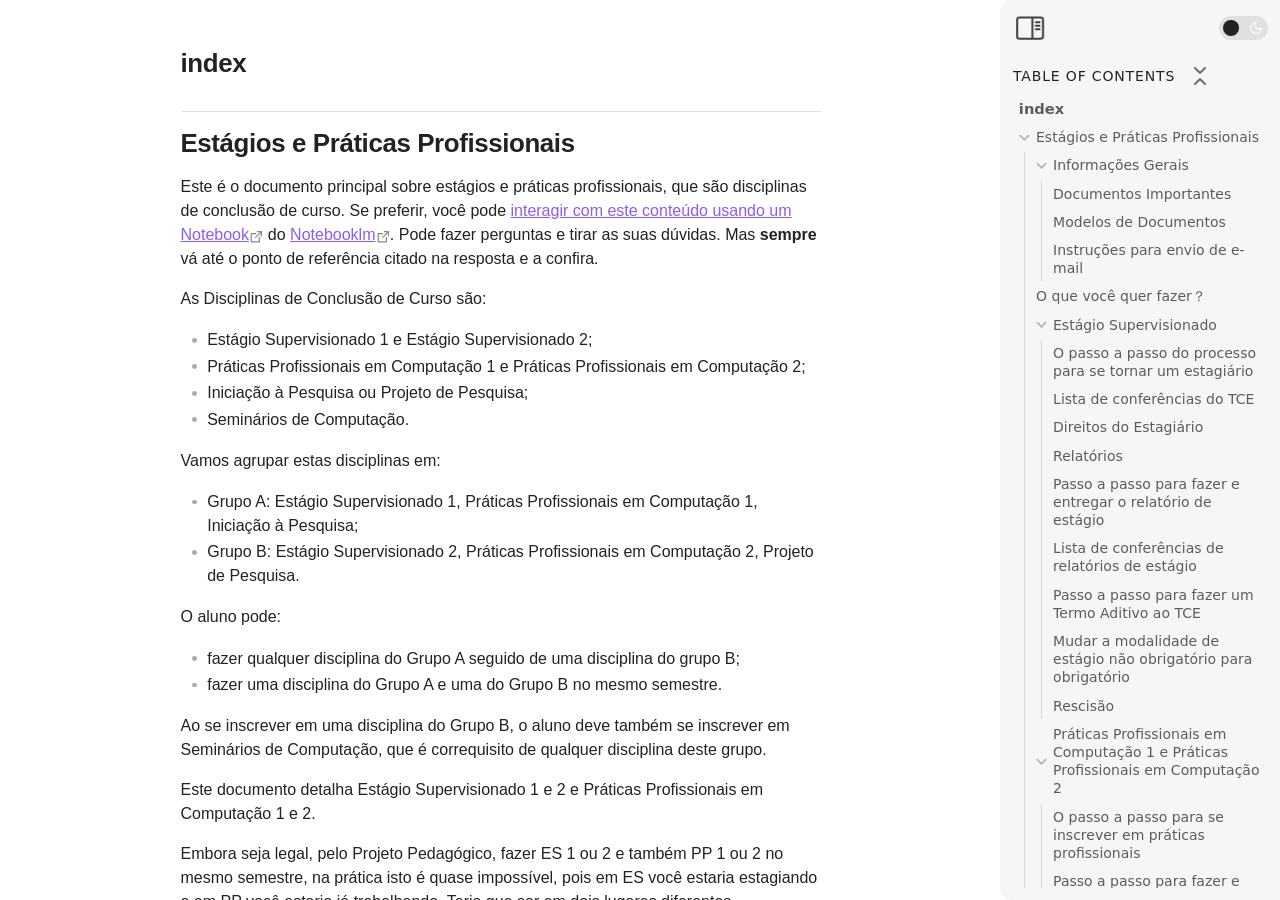
==== commit 347f3f60: "with html" ====
--- a/web/index.html
+++ b/web/index.html
@@ -60,8 +60,8 @@
 </li>
 <li data-line="1" dir="auto">
 <p>Se este é o seu primeiro estágio, vá para o passo 3 abaixo. Se você já faz estágio, você só pode começar um novo estágio após finalizar o anterior.  </p>
-<p>Se seu TCE foi rescindido, <a data-tooltip-position="top" aria-label="mailto:bccs@ufscar.br,estagio.bcc.so.ufscar@gmail.com?subject=Termo%20de%20rescis%C3%A3o%20de%20est%C3%A1gio%20da%20UFSCar&amp;body=%C3%80%20secretaria%20do%20curso%20de%20Ci%C3%AAncia%20da%20Computa%C3%A7%C3%A3o%20de%20Sorocaba%3A%0A%0Aestou%20enviando%20em%20anexo%20a%20declara%C3%A7%C3%A3o%20de%20rescis%C3%A3o%20de%20est%C3%A1gio%20do%20modelo%20UFSCar%20obtido%20da%20p%C3%A1gina%20%0A%20%20%20%20%20https%3A%2F%2Fwww.prograd.ufscar.br%2Fpt-br%2Festudantes%2Festagios%2Ftermos-de-compromisso-de-estagio%0A%0AAt.te%2C%0A%0Aseu-nome%20-%20RA%0A%0A" rel="noopener nofollow" class="external-link is-unresolved" href="mailto:bccs@ufscar.br,estagio.bcc.so.ufscar@gmail.com?subject=Termo%20de%20rescis%C3%A3o%20de%20est%C3%A1gio%20da%20UFSCar&amp;body=%C3%80%20secretaria%20do%20curso%20de%20Ci%C3%AAncia%20da%20Computa%C3%A7%C3%A3o%20de%20Sorocaba%3A%0A%0Aestou%20enviando%20em%20anexo%20a%20declara%C3%A7%C3%A3o%20de%20rescis%C3%A3o%20de%20est%C3%A1gio%20do%20modelo%20UFSCar%20obtido%20da%20p%C3%A1gina%20%0A%20%20%20%20%20https%3A%2F%2Fwww.prograd.ufscar.br%2Fpt-br%2Festudantes%2Festagios%2Ftermos-de-compromisso-de-estagio%0A%0AAt.te%2C%0A%0Aseu-nome%20-%20RA%0A%0A" target="_self">envie este email para a secretaria do curso e para o(a) coordenador(a) de estágios</a>. Anexe o "Termo de rescisão de estágio.docx" ou "Termo de rescisão de estágio - Agente de integração.docx"  <a data-tooltip-position="top" aria-label="https://www.prograd.ufscar.br/pt-br/estudantes/estagios/termos-de-compromisso-de-estagio" rel="noopener nofollow" class="external-link is-unresolved" href="https://www.prograd.ufscar.br/pt-br/estudantes/estagios/termos-de-compromisso-de-estagio" target="_self">desta página da UFSCar</a>.</p>
-<p>Se a empresa não entregou um termo de rescisão, <a data-tooltip-position="top" aria-label="mailto:bccs@ufscar.br,estagio.bcc.so.ufscar@gmail.com?subject=Termo%20de%20rescis%C3%A3o%20de%20est%C3%A1gio%20do%20BCC-So&amp;body=%C3%80%20secretaria%20do%20curso%20de%20Ci%C3%AAncia%20da%20Computa%C3%A7%C3%A3o%20de%20Sorocaba%3A%0A%0Aestou%20enviando%20em%20anexo%3A%0A%20%20-%20a%20declara%C3%A7%C3%A3o%20de%20rescis%C3%A3o%20de%20est%C3%A1gio%3B%0A%20%20-%20um%20comprovante%20da%20rescis%C3%A3o.%0A%0AUtilizei%20o%20modelo%20de%20documento%20recomendado%20que%20est%C3%A1%20no%20Google%20Drive%2C%20que%20%C3%A9%20Estagi%C3%A1rios%20-%20Declara%C3%A7%C3%A3o%20de%20Rescis%C3%A3o.docx.%20%0A%0AAt.te%2C%0A%0Aseu-nome%20-%20RA%0A%0A" rel="noopener nofollow" class="external-link is-unresolved" href="mailto:bccs@ufscar.br,estagio.bcc.so.ufscar@gmail.com?subject=Termo%20de%20rescis%C3%A3o%20de%20est%C3%A1gio%20do%20BCC-So&amp;body=%C3%80%20secretaria%20do%20curso%20de%20Ci%C3%AAncia%20da%20Computa%C3%A7%C3%A3o%20de%20Sorocaba%3A%0A%0Aestou%20enviando%20em%20anexo%3A%0A%20%20-%20a%20declara%C3%A7%C3%A3o%20de%20rescis%C3%A3o%20de%20est%C3%A1gio%3B%0A%20%20-%20um%20comprovante%20da%20rescis%C3%A3o.%0A%0AUtilizei%20o%20modelo%20de%20documento%20recomendado%20que%20est%C3%A1%20no%20Google%20Drive%2C%20que%20%C3%A9%20Estagi%C3%A1rios%20-%20Declara%C3%A7%C3%A3o%20de%20Rescis%C3%A3o.docx.%20%0A%0AAt.te%2C%0A%0Aseu-nome%20-%20RA%0A%0A" target="_self">envie este email para a secretaria do curso e  para o(a) coordenador(a) de estágios </a>. Anexe &nbsp;a declaração <a data-tooltip-position="top" aria-label="https://docs.google.com/document/d/1_XPdmxqL7XUEooF4jJoRSBG51AwYupE1/edit?usp=drive_link&amp;ouid=109494445287776862928&amp;rtpof=true&amp;sd=true" rel="noopener nofollow" class="external-link is-unresolved" href="https://docs.google.com/document/d/1_XPdmxqL7XUEooF4jJoRSBG51AwYupE1/edit?usp=drive_link&amp;ouid=109494445287776862928&amp;rtpof=true&amp;sd=true" target="_self">Estagiários - Declaração de Rescisão.docx</a>&nbsp;junto com alguma comprovação da sua rescisão. </p>
+<p>Se seu TCE foi rescindido, <a data-tooltip-position="top" aria-label="mailto:bccs@ufscar.br,estagio.bcc.so.ufscar@gmail.com?subject=Termo%20de%20rescis%C3%A3o%20de%20est%C3%A1gio%20da%20UFSCar&amp;body=%C3%80%20secretaria%20do%20curso%20de%20Ci%C3%AAncia%20da%20Computa%C3%A7%C3%A3o%20de%20Sorocaba%20e%20ao(%C3%A0)%20coordenador(a)%20de%20est%C3%A1gios%3A%0A%0Aestou%20enviando%20em%20anexo%20a%20declara%C3%A7%C3%A3o%20de%20rescis%C3%A3o%20de%20est%C3%A1gio%20do%20modelo%20UFSCar%20obtido%20da%20p%C3%A1gina%20%0A%20%20%20%20%20https%3A%2F%2Fwww.prograd.ufscar.br%2Fpt-br%2Festudantes%2Festagios%2Ftermos-de-compromisso-de-estagio%0A%0AAt.te%2C%0A%0Aseu-nome%20-%20RA%0A%0A" rel="noopener nofollow" class="external-link is-unresolved" href="mailto:bccs@ufscar.br,estagio.bcc.so.ufscar@gmail.com?subject=Termo%20de%20rescis%C3%A3o%20de%20est%C3%A1gio%20da%20UFSCar&amp;body=%C3%80%20secretaria%20do%20curso%20de%20Ci%C3%AAncia%20da%20Computa%C3%A7%C3%A3o%20de%20Sorocaba%20e%20ao(%C3%A0)%20coordenador(a)%20de%20est%C3%A1gios%3A%0A%0Aestou%20enviando%20em%20anexo%20a%20declara%C3%A7%C3%A3o%20de%20rescis%C3%A3o%20de%20est%C3%A1gio%20do%20modelo%20UFSCar%20obtido%20da%20p%C3%A1gina%20%0A%20%20%20%20%20https%3A%2F%2Fwww.prograd.ufscar.br%2Fpt-br%2Festudantes%2Festagios%2Ftermos-de-compromisso-de-estagio%0A%0AAt.te%2C%0A%0Aseu-nome%20-%20RA%0A%0A" target="_self">envie este email para a secretaria do curso e para o(a) coordenador(a) de estágios</a>. Anexe o "Termo de rescisão de estágio.docx" ou "Termo de rescisão de estágio - Agente de integração.docx"  <a data-tooltip-position="top" aria-label="https://www.prograd.ufscar.br/pt-br/estudantes/estagios/termos-de-compromisso-de-estagio" rel="noopener nofollow" class="external-link is-unresolved" href="https://www.prograd.ufscar.br/pt-br/estudantes/estagios/termos-de-compromisso-de-estagio" target="_self">desta página da UFSCar</a>.</p>
+<p>Se a empresa não entregou um termo de rescisão, <a data-tooltip-position="top" aria-label="mailto:bccs@ufscar.br,estagio.bcc.so.ufscar@gmail.com?subject=Termo%20de%20rescis%C3%A3o%20de%20est%C3%A1gio%20do%20BCC-So&amp;body=%C3%80%20secretaria%20do%20curso%20de%20Ci%C3%AAncia%20da%20Computa%C3%A7%C3%A3o%20de%20Sorocaba%20e%20ao(%C3%A0)%20coordenador(a)%20de%20est%C3%A1gios%3A%0A%0Aestou%20enviando%20em%20anexo%3A%0A%20%20-%20a%20declara%C3%A7%C3%A3o%20de%20rescis%C3%A3o%20de%20est%C3%A1gio%3B%0A%20%20-%20um%20comprovante%20da%20rescis%C3%A3o.%0A%0AUtilizei%20o%20modelo%20de%20documento%20recomendado%20que%20est%C3%A1%20no%20Google%20Drive%2C%20que%20%C3%A9%20%22Estagi%C3%A1rios%20-%20Declara%C3%A7%C3%A3o%20de%20Rescis%C3%A3o.docx%22.%20%0A%0AAt.te%2C%0A%0Aseu-nome%20-%20RA%0A%0A" rel="noopener nofollow" class="external-link is-unresolved" href="mailto:bccs@ufscar.br,estagio.bcc.so.ufscar@gmail.com?subject=Termo%20de%20rescis%C3%A3o%20de%20est%C3%A1gio%20do%20BCC-So&amp;body=%C3%80%20secretaria%20do%20curso%20de%20Ci%C3%AAncia%20da%20Computa%C3%A7%C3%A3o%20de%20Sorocaba%20e%20ao(%C3%A0)%20coordenador(a)%20de%20est%C3%A1gios%3A%0A%0Aestou%20enviando%20em%20anexo%3A%0A%20%20-%20a%20declara%C3%A7%C3%A3o%20de%20rescis%C3%A3o%20de%20est%C3%A1gio%3B%0A%20%20-%20um%20comprovante%20da%20rescis%C3%A3o.%0A%0AUtilizei%20o%20modelo%20de%20documento%20recomendado%20que%20est%C3%A1%20no%20Google%20Drive%2C%20que%20%C3%A9%20%22Estagi%C3%A1rios%20-%20Declara%C3%A7%C3%A3o%20de%20Rescis%C3%A3o.docx%22.%20%0A%0AAt.te%2C%0A%0Aseu-nome%20-%20RA%0A%0A" target="_self">envie este email para a secretaria do curso e  para o(a) coordenador(a) de estágios </a>. Anexe &nbsp;a declaração <a data-tooltip-position="top" aria-label="https://docs.google.com/document/d/1_XPdmxqL7XUEooF4jJoRSBG51AwYupE1/edit?usp=drive_link&amp;ouid=109494445287776862928&amp;rtpof=true&amp;sd=true" rel="noopener nofollow" class="external-link is-unresolved" href="https://docs.google.com/document/d/1_XPdmxqL7XUEooF4jJoRSBG51AwYupE1/edit?usp=drive_link&amp;ouid=109494445287776862928&amp;rtpof=true&amp;sd=true" target="_self">Estagiários - Declaração de Rescisão.docx</a>&nbsp;junto com alguma comprovação da sua rescisão. </p>
 <p>Se você tem um TCE encerrado e não entregou o(s) relatório(s) correspondente(s), entregue-o(s) na Secretaria do curso.   Se você já fez estágio anteriormente, lembre-se de que <strong>não será assinado um novo TCE até você entregar a documentação pendente</strong>.</p>
 </li>
 <li data-line="10" dir="auto"><span class="list-collapse-indicator collapse-indicator collapse-icon"><svg xmlns="http://www.w3.org/2000/svg" width="24" height="24" viewBox="0 0 24 24" fill="none" stroke="currentColor" stroke-width="2" stroke-linecap="round" stroke-linejoin="round" class="svg-icon right-triangle"><path d="M3 8L12 17L21 8"></path></svg></span>
@@ -96,7 +96,7 @@
 9. <a data-tooltip-position="top" aria-label="mailto:bccs@ufscar.br,estagio.bcc.so.ufscar@gmail.com,email-professor-orientador@ufscar.br?subject=TCE%20assinado&amp;body=%C3%80%20secretaria%20do%20curso%20de%20Ci%C3%AAncia%20da%20Computa%C3%A7%C3%A3o%20de%20Sorocaba%2C%20ao(%C3%A0)%20coordenador(a)%20de%20est%C3%A1gios%20e%20ao(%C3%A0)%20professor(a)%20orientador(a)%3A%0A%0Aestou%20enviando%20em%20anexo%20os%20documentos%20necess%C3%A1rios%20para%20iniciar%20um%20est%C3%A1gio%20pelo%20BCC-So.%0A%0AEst%C3%A3o%20anexados%3A%0A%20%20-%20o%20TCE%20preenchido%20e%20assinado%20pelos%20respons%C3%A1veis%20pela%20empresa%20e%2Fou%20ag%C3%AAncia%20integradora%3B%0A%20%20-%20ap%C3%B3lice%20de%20seguro%20de%20acidentes%20pessoais%3B%0A%20%20-%20a%20Declara%C3%A7%C3%A3o%20de%20Inclus%C3%A3o%20de%20Seguro%2C%20mas%20s%C3%B3%20no%20caso%20da%20ap%C3%B3lice%20n%C3%A3o%20citar%20o%20meu%20nome%20ou%20o%20per%C3%ADodo%20de%20vig%C3%AAncia%20da%20ap%C3%B3lice.%0A%0AOs%20documentos%20j%C3%A1%20foram%20conferidos%20anteriormente%20pelo(a)%20coordenador(a)%20de%20est%C3%A1gios.%20Portanto%2C%20os%20documentos%20est%C3%A3o%20prontos%20para%20serem%20assinados.%0A%0AAt.te%2C%0A%0Aseu-nome%20-%20RA" rel="noopener nofollow" class="external-link is-unresolved" href="mailto:bccs@ufscar.br,estagio.bcc.so.ufscar@gmail.com,email-professor-orientador@ufscar.br?subject=TCE%20assinado&amp;body=%C3%80%20secretaria%20do%20curso%20de%20Ci%C3%AAncia%20da%20Computa%C3%A7%C3%A3o%20de%20Sorocaba%2C%20ao(%C3%A0)%20coordenador(a)%20de%20est%C3%A1gios%20e%20ao(%C3%A0)%20professor(a)%20orientador(a)%3A%0A%0Aestou%20enviando%20em%20anexo%20os%20documentos%20necess%C3%A1rios%20para%20iniciar%20um%20est%C3%A1gio%20pelo%20BCC-So.%0A%0AEst%C3%A3o%20anexados%3A%0A%20%20-%20o%20TCE%20preenchido%20e%20assinado%20pelos%20respons%C3%A1veis%20pela%20empresa%20e%2Fou%20ag%C3%AAncia%20integradora%3B%0A%20%20-%20ap%C3%B3lice%20de%20seguro%20de%20acidentes%20pessoais%3B%0A%20%20-%20a%20Declara%C3%A7%C3%A3o%20de%20Inclus%C3%A3o%20de%20Seguro%2C%20mas%20s%C3%B3%20no%20caso%20da%20ap%C3%B3lice%20n%C3%A3o%20citar%20o%20meu%20nome%20ou%20o%20per%C3%ADodo%20de%20vig%C3%AAncia%20da%20ap%C3%B3lice.%0A%0AOs%20documentos%20j%C3%A1%20foram%20conferidos%20anteriormente%20pelo(a)%20coordenador(a)%20de%20est%C3%A1gios.%20Portanto%2C%20os%20documentos%20est%C3%A3o%20prontos%20para%20serem%20assinados.%0A%0AAt.te%2C%0A%0Aseu-nome%20-%20RA" target="_self">Envie este e-mail para a secretaria do curso, para o coordenador de estágio e o professor orientador</a>.  Anexe o TCE preenchido, a cópia completa da sua apólice de seguros de acidentes pessoais e, se for o caso, a <a data-href="#Declaração de Inclusão de Seguro" href="index.html#Declaração_de_Inclusão_de_Seguro_0" class="internal-link" target="_self" rel="noopener nofollow">Declaração de Inclusão de Seguro</a>. O remetente deve ser o endereço de e-mail corporativo (da empresa) na qual o aluno está estagiando (podendo ser do e-mail do aluno, do supervisor ou do RH).<br>
 10. <strong>Você receberá</strong>, em até 4 dias úteis:<br>
 - o TCE assinado pelo(a)  professor(a) orientador(a) de estágio e representante da instituição de ensino (em geral, o coordenador(a) de estágios). Após o recebimento, você é oficialmente um estagiário. Cabe aos supervisores da empresa e orientador da UFSCar acompanharem o aluno no decorrer do estágio.<br>
-- um e-mail com as datas de entrega dos relatórios de estágio. Este e-mail será enviado também para o seu professor orientador. De acordo com o inciso IV do caput do art. 7o. da <a data-tooltip-position="top" aria-label="http://legislacao.planalto.gov.br/legisla/legislacao.nsf/Viw_Identificacao/lei%2011.788-2008?OpenDocument" rel="noopener nofollow" class="external-link is-unresolved" href="http://legislacao.planalto.gov.br/legisla/legislacao.nsf/Viw_Identificacao/lei%2011.788-2008?OpenDocument" target="_self"><strong>LEI Nº 11.788</strong></a>, o aluno deverá entregar relatórios no máximo a cada 6 meses. </p></div><div class="el-p"><p dir="auto">O fluxograma deste processo é dado abaixo.</p></div><div class="el-pre"><div class="mermaid"><svg aria-roledescription="flowchart-v2" role="graphics-document document" viewBox="0 0 623.463623046875 5070.27490234375" height="5070.27490234375" class="flowchart" xmlns:xlink="http://www.w3.org/1999/xlink" xmlns="http://www.w3.org/2000/svg" width="623.463623046875" id="mcdcb239397866199"><style>#mcdcb239397866199{font-family:var(--font-mermaid);font-size:16px;fill:#333;}#mcdcb239397866199 .error-icon{fill:#552222;}#mcdcb239397866199 .error-text{fill:#552222;stroke:#552222;}#mcdcb239397866199 .edge-thickness-normal{stroke-width:1px;}#mcdcb239397866199 .edge-thickness-thick{stroke-width:3.5px;}#mcdcb239397866199 .edge-pattern-solid{stroke-dasharray:0;}#mcdcb239397866199 .edge-thickness-invisible{stroke-width:0;fill:none;}#mcdcb239397866199 .edge-pattern-dashed{stroke-dasharray:3;}#mcdcb239397866199 .edge-pattern-dotted{stroke-dasharray:2;}#mcdcb239397866199 .marker{fill:#333333;stroke:#333333;}#mcdcb239397866199 .marker.cross{stroke:#333333;}#mcdcb239397866199 svg{font-family:var(--font-mermaid);font-size:16px;}#mcdcb239397866199 p{margin:0;}#mcdcb239397866199 .label{font-family:var(--font-mermaid);color:#333;}#mcdcb239397866199 .cluster-label text{fill:#333;}#mcdcb239397866199 .cluster-label span{color:#333;}#mcdcb239397866199 .cluster-label span p{background-color:transparent;}#mcdcb239397866199 .label text,#mcdcb239397866199 span{fill:#333;color:#333;}#mcdcb239397866199 .node rect,#mcdcb239397866199 .node circle,#mcdcb239397866199 .node ellipse,#mcdcb239397866199 .node polygon,#mcdcb239397866199 .node path{fill:#ECECFF;stroke:#9370DB;stroke-width:1px;}#mcdcb239397866199 .rough-node .label text,#mcdcb239397866199 .node .label text,#mcdcb239397866199 .image-shape .label,#mcdcb239397866199 .icon-shape .label{text-anchor:middle;}#mcdcb239397866199 .node .katex path{fill:#000;stroke:#000;stroke-width:1px;}#mcdcb239397866199 .rough-node .label,#mcdcb239397866199 .node .label,#mcdcb239397866199 .image-shape .label,#mcdcb239397866199 .icon-shape .label{text-align:center;}#mcdcb239397866199 .node.clickable{cursor:pointer;}#mcdcb239397866199 .root .anchor path{fill:#333333!important;stroke-width:0;stroke:#333333;}#mcdcb239397866199 .arrowheadPath{fill:#333333;}#mcdcb239397866199 .edgePath .path{stroke:#333333;stroke-width:2.0px;}#mcdcb239397866199 .flowchart-link{stroke:#333333;fill:none;}#mcdcb239397866199 .edgeLabel{background-color:rgba(232,232,232, 0.8);text-align:center;}#mcdcb239397866199 .edgeLabel p{background-color:rgba(232,232,232, 0.8);}#mcdcb239397866199 .edgeLabel rect{opacity:0.5;background-color:rgba(232,232,232, 0.8);fill:rgba(232,232,232, 0.8);}#mcdcb239397866199 .labelBkg{background-color:rgba(232, 232, 232, 0.5);}#mcdcb239397866199 .cluster rect{fill:#ffffde;stroke:#aaaa33;stroke-width:1px;}#mcdcb239397866199 .cluster text{fill:#333;}#mcdcb239397866199 .cluster span{color:#333;}#mcdcb239397866199 div.mermaidTooltip{position:absolute;text-align:center;max-width:200px;padding:2px;font-family:var(--font-mermaid);font-size:12px;background:hsl(80, 100%, 96.2745098039%);border:1px solid #aaaa33;border-radius:2px;pointer-events:none;z-index:100;}#mcdcb239397866199 .flowchartTitleText{text-anchor:middle;font-size:18px;fill:#333;}#mcdcb239397866199 rect.text{fill:none;stroke-width:0;}#mcdcb239397866199 .icon-shape,#mcdcb239397866199 .image-shape{background-color:rgba(232,232,232, 0.8);text-align:center;}#mcdcb239397866199 .icon-shape p,#mcdcb239397866199 .image-shape p{background-color:rgba(232,232,232, 0.8);padding:2px;}#mcdcb239397866199 .icon-shape rect,#mcdcb239397866199 .image-shape rect{opacity:0.5;background-color:rgba(232,232,232, 0.8);fill:rgba(232,232,232, 0.8);}#mcdcb239397866199 :root{--mermaid-font-family:"trebuchet ms",verdana,arial,sans-serif;}</style><g><marker orient="auto" markerHeight="8" markerWidth="8" markerUnits="userSpaceOnUse" refY="5" refX="5" viewBox="0 0 10 10" class="marker flowchart-v2" id="mcdcb239397866199-mcdcb239397866199_flowchart-v2-pointEnd"><path style="stroke-width: 1; stroke-dasharray: 1, 0;" class="arrowMarkerPath" d="M 0 0 L 10 5 L 0 10 z"></path></marker><marker orient="auto" markerHeight="8" markerWidth="8" markerUnits="userSpaceOnUse" refY="5" refX="4.5" viewBox="0 0 10 10" class="marker flowchart-v2" id="mcdcb239397866199-mcdcb239397866199_flowchart-v2-pointStart"><path style="stroke-width: 1; stroke-dasharray: 1, 0;" class="arrowMarkerPath" d="M 0 5 L 10 10 L 10 0 z"></path></marker><marker orient="auto" markerHeight="11" markerWidth="11" markerUnits="userSpaceOnUse" refY="5" refX="11" viewBox="0 0 10 10" class="marker flowchart-v2" id="mcdcb239397866199-mcdcb239397866199_flowchart-v2-circleEnd"><circle style="stroke-width: 1; stroke-dasharray: 1, 0;" class="arrowMarkerPath" r="5" cy="5" cx="5"></circle></marker><marker orient="auto" markerHeight="11" markerWidth="11" markerUnits="userSpaceOnUse" refY="5" refX="-1" viewBox="0 0 10 10" class="marker flowchart-v2" id="mcdcb239397866199-mcdcb239397866199_flowchart-v2-circleStart"><circle style="stroke-width: 1; stroke-dasharray: 1, 0;" class="arrowMarkerPath" r="5" cy="5" cx="5"></circle></marker><marker orient="auto" markerHeight="11" markerWidth="11" markerUnits="userSpaceOnUse" refY="5.2" refX="12" viewBox="0 0 11 11" class="marker cross flowchart-v2" id="mcdcb239397866199-mcdcb239397866199_flowchart-v2-crossEnd"><path style="stroke-width: 2; stroke-dasharray: 1, 0;" class="arrowMarkerPath" d="M 1,1 l 9,9 M 10,1 l -9,9"></path></marker><marker orient="auto" markerHeight="11" markerWidth="11" markerUnits="userSpaceOnUse" refY="5.2" refX="-1" viewBox="0 0 11 11" class="marker cross flowchart-v2" id="mcdcb239397866199-mcdcb239397866199_flowchart-v2-crossStart"><path style="stroke-width: 2; stroke-dasharray: 1, 0;" class="arrowMarkerPath" d="M 1,1 l 9,9 M 10,1 l -9,9"></path></marker><g class="root"><g class="clusters"><g data-look="classic" id="subGraph0" class="cluster"><rect height="399.4736785888672" width="580.4996795654297" y="1921.336483001709" x="8" style=""></rect><g transform="translate(220.4342041015625, 1921.336483001709)" class="cluster-label"><foreignObject height="23.997493743896484" width="155.6312713623047"><div style="display: table-cell; white-space: nowrap; line-height: 1.5; max-width: 200px; text-align: center;" xmlns="http://www.w3.org/1999/xhtml"><span class="nodeLabel"><p>Envio de e-mail Inicial</p></span></div></foreignObject></g></g></g><g class="edgePaths"><path marker-end="url(#mcdcb239397866199-mcdcb239397866199_flowchart-v2-pointEnd)" style="" class="edge-thickness-normal edge-pattern-solid edge-thickness-normal edge-pattern-solid flowchart-link" id="L_Start_A_0" d="M313.125,61.244L313.125,65.411C313.125,69.577,313.125,77.911,313.125,85.577C313.125,93.244,313.125,100.244,313.125,103.744L313.125,107.244"></path><path marker-end="url(#mcdcb239397866199-mcdcb239397866199_flowchart-v2-pointEnd)" style="" class="edge-thickness-normal edge-pattern-solid edge-thickness-normal edge-pattern-solid flowchart-link" id="L_A_B_1" d="M304.228,189.239L302.821,195.405C301.414,201.572,298.6,213.905,298.277,227.454C297.953,241.004,300.12,255.77,301.203,263.153L302.287,270.536"></path><path marker-end="url(#mcdcb239397866199-mcdcb239397866199_flowchart-v2-pointEnd)" style="" class="edge-thickness-normal edge-pattern-solid edge-thickness-normal edge-pattern-solid flowchart-link" id="L_B_A_2" d="M324.383,274.494L325.396,266.451C326.41,258.409,328.437,242.323,328.191,228.764C327.946,215.205,325.429,204.172,324.171,198.655L322.912,193.139"></path><path marker-end="url(#mcdcb239397866199-mcdcb239397866199_flowchart-v2-pointEnd)" style="" class="edge-thickness-normal edge-pattern-solid edge-thickness-normal edge-pattern-solid flowchart-link" id="L_B_C_3" d="M313.625,441.379L313.542,447.462C313.458,453.545,313.292,465.712,313.283,477.378C313.274,489.044,313.423,500.211,313.497,505.794L313.572,511.377"></path><path marker-end="url(#mcdcb239397866199-mcdcb239397866199_flowchart-v2-pointEnd)" style="" class="edge-thickness-normal edge-pattern-solid edge-thickness-normal edge-pattern-solid flowchart-link" id="L_C_D_4" d="M353.362,697.729L360.406,710.435C367.45,723.141,381.537,748.553,388.581,766.759C395.625,784.965,395.625,795.964,395.625,801.464L395.625,806.964"></path><path marker-end="url(#mcdcb239397866199-mcdcb239397866199_flowchart-v2-pointEnd)" style="" class="edge-thickness-normal edge-pattern-solid edge-thickness-normal edge-pattern-solid flowchart-link" id="L_D_E_5" d="M395.625,864.961L395.625,869.128C395.625,873.294,395.625,881.628,395.695,889.378C395.765,897.128,395.906,904.295,395.976,907.878L396.047,911.462"></path><path marker-end="url(#mcdcb239397866199-mcdcb239397866199_flowchart-v2-pointEnd)" style="" class="edge-thickness-normal edge-pattern-solid edge-thickness-normal edge-pattern-solid flowchart-link" id="L_E_F_6" d="M435.013,1070.193L443.422,1082.757C451.83,1095.322,468.647,1120.451,477.055,1138.515C485.464,1156.579,485.464,1167.579,485.464,1173.079L485.464,1178.579"></path><path marker-end="url(#mcdcb239397866199-mcdcb239397866199_flowchart-v2-pointEnd)" style="" class="edge-thickness-normal edge-pattern-solid edge-thickness-normal edge-pattern-solid flowchart-link" id="L_E_G_7" d="M339.911,1052.867L318.316,1068.319C296.72,1083.771,253.529,1114.676,231.934,1144.794C210.339,1174.912,210.339,1204.243,210.339,1233.575C210.339,1262.907,210.339,1292.238,230.177,1323.341C250.015,1354.444,289.692,1387.318,309.53,1403.756L329.369,1420.193"></path><path marker-end="url(#mcdcb239397866199-mcdcb239397866199_flowchart-v2-pointEnd)" style="" class="edge-thickness-normal edge-pattern-solid edge-thickness-normal edge-pattern-solid flowchart-link" id="L_F_G_8" d="M485.464,1284.571L485.464,1290.738C485.464,1296.904,485.464,1309.237,478.071,1328.24C470.679,1347.244,455.895,1372.918,448.503,1385.755L441.111,1398.592"></path><path marker-end="url(#mcdcb239397866199-mcdcb239397866199_flowchart-v2-pointEnd)" style="" class="edge-thickness-normal edge-pattern-solid edge-thickness-normal edge-pattern-solid flowchart-link" id="L_G_H_9" d="M438.437,1549.537L445.904,1562.672C453.371,1575.807,468.305,1602.077,475.772,1620.712C483.239,1639.347,483.239,1650.347,483.239,1655.847L483.239,1661.347"></path><path marker-end="url(#mcdcb239397866199-mcdcb239397866199_flowchart-v2-pointEnd)" style="" class="edge-thickness-normal edge-pattern-solid edge-thickness-normal edge-pattern-solid flowchart-link" id="L_G_I_10" d="M332.105,1527.829L311.44,1544.582C290.775,1561.335,249.445,1594.842,228.779,1624.261C208.114,1653.68,208.114,1679.012,208.114,1702.344C208.114,1725.676,208.114,1747.009,219.692,1761.627C231.269,1776.244,254.423,1784.147,266.001,1788.098L277.578,1792.049"></path><path marker-end="url(#mcdcb239397866199-mcdcb239397866199_flowchart-v2-pointEnd)" style="" class="edge-thickness-normal edge-pattern-solid edge-thickness-normal edge-pattern-solid flowchart-link" id="L_H_I_11" d="M483.239,1743.341L483.239,1747.508C483.239,1751.675,483.239,1760.008,478.073,1767.948C472.907,1775.888,462.576,1783.435,457.41,1787.209L452.244,1790.982"></path><path marker-end="url(#mcdcb239397866199-mcdcb239397866199_flowchart-v2-pointEnd)" style="" class="edge-thickness-normal edge-pattern-solid edge-thickness-normal edge-pattern-solid flowchart-link" id="L_C_J_12" d="M249.46,673.302L226.3,690.079C203.14,706.856,156.82,740.411,133.66,767.854C110.5,795.297,110.5,816.63,110.5,835.963C110.5,855.295,110.5,872.628,110.5,901.596C110.5,930.564,110.5,971.168,110.5,1013.771C110.5,1056.374,110.5,1100.977,110.5,1137.944C110.5,1174.912,110.5,1204.243,110.5,1233.575C110.5,1262.907,110.5,1292.238,110.5,1332.469C110.5,1372.7,110.5,1423.829,110.5,1474.959C110.5,1526.088,110.5,1577.218,110.5,1615.449C110.5,1653.68,110.5,1679.012,110.5,1702.344C110.5,1725.676,110.5,1747.009,110.5,1768.341C110.5,1789.674,110.5,1811.006,110.5,1832.339C110.5,1853.671,110.5,1875.004,110.5,1889.837C110.5,1904.67,110.5,1913.003,134.453,1930.415C158.405,1947.828,206.31,1974.319,230.263,1987.565L254.215,2000.81"></path><path marker-end="url(#mcdcb239397866199-mcdcb239397866199_flowchart-v2-pointEnd)" style="" class="edge-thickness-normal edge-pattern-solid edge-thickness-normal edge-pattern-solid flowchart-link" id="L_I_J_13" d="M395.625,1871.336L395.625,1875.503C395.625,1879.67,395.625,1888.003,395.625,1896.336C395.625,1904.67,395.625,1913.003,388.49,1927.02C381.354,1941.037,367.084,1960.738,359.948,1970.588L352.813,1980.439"></path><path marker-end="url(#mcdcb239397866199-mcdcb239397866199_flowchart-v2-pointEnd)" style="" class="edge-thickness-normal edge-pattern-solid edge-thickness-normal edge-pattern-solid flowchart-link" id="L_J_M_14" d="M269.565,2076.26L253.47,2091.686C237.376,2107.112,205.188,2137.965,189.094,2160.891C173,2183.817,173,2198.816,173,2206.316L173,2213.815"></path><path marker-end="url(#mcdcb239397866199-mcdcb239397866199_flowchart-v2-pointEnd)" style="" class="edge-thickness-normal edge-pattern-solid edge-thickness-normal edge-pattern-solid flowchart-link" id="L_J_N_15" d="M357.685,2076.26L373.613,2091.686C389.54,2107.112,421.395,2137.965,437.322,2162.891C453.25,2187.816,453.25,2206.815,453.25,2216.315L453.25,2225.814"></path><path marker-end="url(#mcdcb239397866199-mcdcb239397866199_flowchart-v2-pointEnd)" style="" class="edge-thickness-normal edge-pattern-solid edge-thickness-normal edge-pattern-solid flowchart-link" id="L_M_P_16" d="M173,2295.81L173,2299.977C173,2304.143,173,2312.477,173,2320.81C173,2329.143,173,2337.477,181.517,2345.533C190.033,2353.59,207.067,2361.369,215.583,2365.259L224.1,2369.148"></path><path marker-end="url(#mcdcb239397866199-mcdcb239397866199_flowchart-v2-pointEnd)" style="" class="edge-thickness-normal edge-pattern-solid edge-thickness-normal edge-pattern-solid flowchart-link" id="L_N_P_17" d="M453.25,2283.811L453.25,2289.978C453.25,2296.144,453.25,2308.477,453.25,2318.81C453.25,2329.143,453.25,2337.477,444.733,2345.533C436.217,2353.59,419.183,2361.369,410.667,2365.259L402.15,2369.148"></path><path marker-end="url(#mcdcb239397866199-mcdcb239397866199_flowchart-v2-pointEnd)" style="" class="edge-thickness-normal edge-pattern-solid edge-thickness-normal edge-pattern-solid flowchart-link" id="L_P_Q_18" d="M313.125,2448.805L313.125,2452.972C313.125,2457.138,313.125,2465.472,313.125,2473.138C313.125,2480.805,313.125,2487.805,313.125,2491.305L313.125,2494.805"></path><path marker-end="url(#mcdcb239397866199-mcdcb239397866199_flowchart-v2-pointEnd)" style="" class="edge-thickness-normal edge-pattern-solid edge-thickness-normal edge-pattern-solid flowchart-link" id="L_Q_R_19" d="M313.125,2576.8L313.125,2580.967C313.125,2585.133,313.125,2593.467,313.125,2601.133C313.125,2608.8,313.125,2615.8,313.125,2619.3L313.125,2622.8"></path><path marker-end="url(#mcdcb239397866199-mcdcb239397866199_flowchart-v2-pointEnd)" style="" class="edge-thickness-normal edge-pattern-solid edge-thickness-normal edge-pattern-solid flowchart-link" id="L_R_S_20" d="M313.125,2728.793L313.125,2732.959C313.125,2737.126,313.125,2745.459,313.125,2753.126C313.125,2760.793,313.125,2767.793,313.125,2771.293L313.125,2774.793"></path><path marker-end="url(#mcdcb239397866199-mcdcb239397866199_flowchart-v2-pointEnd)" style="" class="edge-thickness-normal edge-pattern-solid edge-thickness-normal edge-pattern-solid flowchart-link" id="L_S_T_21" d="M304.458,2856.788L303.087,2862.954C301.717,2869.121,298.976,2881.453,298.603,2895.02C298.231,2908.587,300.226,2923.388,301.224,2930.788L302.222,2938.189"></path><path marker-end="url(#mcdcb239397866199-mcdcb239397866199_flowchart-v2-pointEnd)" style="" class="edge-thickness-normal edge-pattern-solid edge-thickness-normal edge-pattern-solid flowchart-link" id="L_T_S_22" d="M324.493,2942.153L325.413,2934.092C326.334,2926.031,328.174,2909.909,327.869,2896.332C327.563,2882.755,325.112,2871.724,323.886,2866.208L322.66,2860.692"></path><path marker-end="url(#mcdcb239397866199-mcdcb239397866199_flowchart-v2-pointEnd)" style="" class="edge-thickness-normal edge-pattern-solid edge-thickness-normal edge-pattern-solid flowchart-link" id="L_T_W_23" d="M313.625,3125.782L313.542,3131.865C313.458,3137.949,313.292,3150.115,313.208,3161.698C313.125,3173.281,313.125,3184.28,313.125,3189.78L313.125,3195.28"></path><path marker-end="url(#mcdcb239397866199-mcdcb239397866199_flowchart-v2-pointEnd)" style="" class="edge-thickness-normal edge-pattern-solid edge-thickness-normal edge-pattern-solid flowchart-link" id="L_W_X_24" d="M313.125,3253.277L313.125,3257.444C313.125,3261.611,313.125,3269.944,313.125,3277.611C313.125,3285.277,313.125,3292.277,313.125,3295.777L313.125,3299.277"></path><path marker-end="url(#mcdcb239397866199-mcdcb239397866199_flowchart-v2-pointEnd)" style="" class="edge-thickness-normal edge-pattern-solid edge-thickness-normal edge-pattern-solid flowchart-link" id="L_X_Y_25" d="M304.228,3381.272L302.821,3387.439C301.414,3393.605,298.6,3405.938,298.017,3419.769C297.435,3433.6,299.083,3448.929,299.907,3456.594L300.732,3464.258"></path><path marker-end="url(#mcdcb239397866199-mcdcb239397866199_flowchart-v2-pointEnd)" style="" class="edge-thickness-normal edge-pattern-solid edge-thickness-normal edge-pattern-solid flowchart-link" id="L_Y_X_26" d="M326.09,3468.235L326.819,3459.908C327.548,3451.581,329.006,3434.926,328.476,3421.082C327.946,3407.238,325.429,3396.205,324.171,3390.689L322.912,3385.172"></path><path marker-end="url(#mcdcb239397866199-mcdcb239397866199_flowchart-v2-pointEnd)" style="" class="edge-thickness-normal edge-pattern-solid edge-thickness-normal edge-pattern-solid flowchart-link" id="L_Y_Z_27" d="M313.625,3733.765L313.542,3739.848C313.458,3745.931,313.292,3758.097,313.208,3769.68C313.125,3781.263,313.125,3792.263,313.125,3797.762L313.125,3803.262"></path><path marker-end="url(#mcdcb239397866199-mcdcb239397866199_flowchart-v2-pointEnd)" style="" class="edge-thickness-normal edge-pattern-solid edge-thickness-normal edge-pattern-solid flowchart-link" id="L_Z_AA_28" d="M313.125,3885.257L313.125,3889.424C313.125,3893.591,313.125,3901.924,313.125,3909.591C313.125,3917.257,313.125,3924.257,313.125,3927.757L313.125,3931.257"></path><path marker-end="url(#mcdcb239397866199-mcdcb239397866199_flowchart-v2-pointEnd)" style="" class="edge-thickness-normal edge-pattern-solid edge-thickness-normal edge-pattern-solid flowchart-link" id="L_AA_AB_29" d="M313.125,4013.252L313.125,4017.419C313.125,4021.586,313.125,4029.919,313.195,4037.669C313.265,4045.419,313.406,4052.586,313.476,4056.17L313.547,4059.753"></path><path marker-end="url(#mcdcb239397866199-mcdcb239397866199_flowchart-v2-pointEnd)" style="" class="edge-thickness-normal edge-pattern-solid edge-thickness-normal edge-pattern-solid flowchart-link" id="L_AB_AC_30" d="M266.806,4294.929L259.628,4308.815C252.449,4322.701,238.092,4350.473,230.913,4369.86C223.735,4389.246,223.735,4400.245,223.735,4405.745L223.735,4411.245"></path><path marker-end="url(#mcdcb239397866199-mcdcb239397866199_flowchart-v2-pointEnd)" style="" class="edge-thickness-normal edge-pattern-solid edge-thickness-normal edge-pattern-solid flowchart-link" id="L_AC_AD_31" d="M223.735,4493.24L223.735,4497.406C223.735,4501.573,223.735,4509.906,228.128,4517.808C232.521,4525.709,241.307,4533.179,245.7,4536.914L250.093,4540.649"></path><path marker-end="url(#mcdcb239397866199-mcdcb239397866199_flowchart-v2-pointEnd)" style="" class="edge-thickness-normal edge-pattern-solid edge-thickness-normal edge-pattern-solid flowchart-link" id="L_AB_AD_32" d="M360.444,4294.929L367.455,4308.815C374.467,4322.701,388.491,4350.473,395.503,4377.026C402.515,4403.578,402.515,4428.91,402.515,4452.242C402.515,4475.575,402.515,4496.907,398.122,4511.308C393.729,4525.709,384.943,4533.179,380.55,4536.914L376.157,4540.649"></path><path marker-end="url(#mcdcb239397866199-mcdcb239397866199_flowchart-v2-pointEnd)" style="" class="edge-thickness-normal edge-pattern-solid edge-thickness-normal edge-pattern-solid flowchart-link" id="L_AD_AE_33" d="M313.125,4645.232L313.125,4649.399C313.125,4653.565,313.125,4661.899,313.125,4669.565C313.125,4677.232,313.125,4684.232,313.125,4687.732L313.125,4691.232"></path><path marker-end="url(#mcdcb239397866199-mcdcb239397866199_flowchart-v2-pointEnd)" style="" class="edge-thickness-normal edge-pattern-solid edge-thickness-normal edge-pattern-solid flowchart-link" id="L_AE_AF_34" d="M313.125,4749.23L313.125,4753.396C313.125,4757.563,313.125,4765.896,313.125,4773.563C313.125,4781.23,313.125,4788.23,313.125,4791.73L313.125,4795.23"></path><path marker-end="url(#mcdcb239397866199-mcdcb239397866199_flowchart-v2-pointEnd)" style="" class="edge-thickness-normal edge-pattern-solid edge-thickness-normal edge-pattern-solid flowchart-link" id="L_AF_End_35" d="M313.125,4877.225L313.125,4881.391C313.125,4885.558,313.125,4893.891,313.125,4901.558C313.125,4909.225,313.125,4916.225,313.125,4919.725L313.125,4923.225"></path></g><g class="edgeLabels"><g class="edgeLabel"><g transform="translate(0, 0)" class="label"><foreignObject height="0" width="0"><div style="display: table-cell; white-space: nowrap; line-height: 1.5; max-width: 200px; text-align: center;" class="labelBkg" xmlns="http://www.w3.org/1999/xhtml"><span class="edgeLabel"></span></div></foreignObject></g></g><g class="edgeLabel"><g transform="translate(0, 0)" class="label"><foreignObject height="0" width="0"><div style="display: table-cell; white-space: nowrap; line-height: 1.5; max-width: 200px; text-align: center;" class="labelBkg" xmlns="http://www.w3.org/1999/xhtml"><span class="edgeLabel"></span></div></foreignObject></g></g><g transform="translate(330.46357917785645, 226.23778343200684)" class="edgeLabel"><g transform="translate(-14.677318572998047, -11.998746871948242)" class="label"><foreignObject height="23.997493743896484" width="29.354637145996094"><div style="display: table-cell; white-space: nowrap; line-height: 1.5; max-width: 200px; text-align: center;" class="labelBkg" xmlns="http://www.w3.org/1999/xhtml"><span class="edgeLabel"><p>Não</p></span></div></foreignObject></g></g><g transform="translate(313.1249198913574, 477.8778247833252)" class="edgeLabel"><g transform="translate(-13.780545234680176, -11.998746871948242)" class="label"><foreignObject height="23.997493743896484" width="27.56109046936035"><div style="display: table-cell; white-space: nowrap; line-height: 1.5; max-width: 200px; text-align: center;" class="labelBkg" xmlns="http://www.w3.org/1999/xhtml"><span class="edgeLabel"><p>Sim</p></span></div></foreignObject></g></g><g transform="translate(395.6249198913574, 773.9649181365967)" class="edgeLabel"><g transform="translate(-14.677318572998047, -11.998746871948242)" class="label"><foreignObject height="23.997493743896484" width="29.354637145996094"><div style="display: table-cell; white-space: nowrap; line-height: 1.5; max-width: 200px; text-align: center;" class="labelBkg" xmlns="http://www.w3.org/1999/xhtml"><span class="edgeLabel"><p>Não</p></span></div></foreignObject></g></g><g class="edgeLabel"><g transform="translate(0, 0)" class="label"><foreignObject height="0" width="0"><div style="display: table-cell; white-space: nowrap; line-height: 1.5; max-width: 200px; text-align: center;" class="labelBkg" xmlns="http://www.w3.org/1999/xhtml"><span class="edgeLabel"></span></div></foreignObject></g></g><g transform="translate(485.46357917785645, 1145.5799007415771)" class="edgeLabel"><g transform="translate(-13.780545234680176, -11.998746871948242)" class="label"><foreignObject height="23.997493743896484" width="27.56109046936035"><div style="display: table-cell; white-space: nowrap; line-height: 1.5; max-width: 200px; text-align: center;" class="labelBkg" xmlns="http://www.w3.org/1999/xhtml"><span class="edgeLabel"><p>Sim</p></span></div></foreignObject></g></g><g transform="translate(210.33865928649902, 1233.5748863220215)" class="edgeLabel"><g transform="translate(-14.677318572998047, -11.998746871948242)" class="label"><foreignObject height="23.997493743896484" width="29.354637145996094"><div style="display: table-cell; white-space: nowrap; line-height: 1.5; max-width: 200px; text-align: center;" class="labelBkg" xmlns="http://www.w3.org/1999/xhtml"><span class="edgeLabel"><p>Não</p></span></div></foreignObject></g></g><g class="edgeLabel"><g transform="translate(0, 0)" class="label"><foreignObject height="0" width="0"><div style="display: table-cell; white-space: nowrap; line-height: 1.5; max-width: 200px; text-align: center;" class="labelBkg" xmlns="http://www.w3.org/1999/xhtml"><span class="edgeLabel"></span></div></foreignObject></g></g><g transform="translate(483.2392683029175, 1628.3477611541748)" class="edgeLabel"><g transform="translate(-13.780545234680176, -11.998746871948242)" class="label"><foreignObject height="23.997493743896484" width="27.56109046936035"><div style="display: table-cell; white-space: nowrap; line-height: 1.5; max-width: 200px; text-align: center;" class="labelBkg" xmlns="http://www.w3.org/1999/xhtml"><span class="edgeLabel"><p>Sim</p></span></div></foreignObject></g></g><g transform="translate(208.11434841156006, 1704.3440017700195)" class="edgeLabel"><g transform="translate(-10.228696823120117, -11.998746871948242)" class="label"><foreignObject height="23.997493743896484" width="20.457393646240234"><div style="display: table-cell; white-space: nowrap; line-height: 1.5; max-width: 200px; text-align: center;" class="labelBkg" xmlns="http://www.w3.org/1999/xhtml"><span class="edgeLabel"><p>Nã</p></span></div></foreignObject></g></g><g class="edgeLabel"><g transform="translate(0, 0)" class="label"><foreignObject height="0" width="0"><div style="display: table-cell; white-space: nowrap; line-height: 1.5; max-width: 200px; text-align: center;" class="labelBkg" xmlns="http://www.w3.org/1999/xhtml"><span class="edgeLabel"></span></div></foreignObject></g></g><g transform="translate(110.5, 1321.5698719024658)" class="edgeLabel"><g transform="translate(-13.780545234680176, -11.998746871948242)" class="label"><foreignObject height="23.997493743896484" width="27.56109046936035"><div style="display: table-cell; white-space: nowrap; line-height: 1.5; max-width: 200px; text-align: center;" class="labelBkg" xmlns="http://www.w3.org/1999/xhtml"><span class="edgeLabel"><p>Sim</p></span></div></foreignObject></g></g><g class="edgeLabel"><g transform="translate(0, 0)" class="label"><foreignObject height="0" width="0"><div style="display: table-cell; white-space: nowrap; line-height: 1.5; max-width: 200px; text-align: center;" class="labelBkg" xmlns="http://www.w3.org/1999/xhtml"><span class="edgeLabel"></span></div></foreignObject></g></g><g transform="translate(173, 2168.8176803588867)" class="edgeLabel"><g transform="translate(-64.46976470947266, -11.998746871948242)" class="label"><foreignObject height="23.997493743896484" width="128.9395294189453"><div style="display: table-cell; white-space: nowrap; line-height: 1.5; max-width: 200px; text-align: center;" class="labelBkg" xmlns="http://www.w3.org/1999/xhtml"><span class="edgeLabel"><p>Obrigatório (ES 1)</p></span></div></foreignObject></g></g><g transform="translate(453.24983978271484, 2168.8176803588867)" class="edgeLabel"><g transform="translate(-100, -23.997493743896484)" class="label"><foreignObject height="47.99498748779297" width="200"><div style="display: table; white-space: break-spaces; line-height: 1.5; max-width: 200px; text-align: center; width: 200px;" class="labelBkg" xmlns="http://www.w3.org/1999/xhtml"><span class="edgeLabel"><p>Não obrigatório ou obrigatório (ES 2)</p></span></div></foreignObject></g></g><g class="edgeLabel"><g transform="translate(0, 0)" class="label"><foreignObject height="0" width="0"><div style="display: table-cell; white-space: nowrap; line-height: 1.5; max-width: 200px; text-align: center;" class="labelBkg" xmlns="http://www.w3.org/1999/xhtml"><span class="edgeLabel"></span></div></foreignObject></g></g><g class="edgeLabel"><g transform="translate(0, 0)" class="label"><foreignObject height="0" width="0"><div style="display: table-cell; white-space: nowrap; line-height: 1.5; max-width: 200px; text-align: center;" class="labelBkg" xmlns="http://www.w3.org/1999/xhtml"><span class="edgeLabel"></span></div></foreignObject></g></g><g class="edgeLabel"><g transform="translate(0, 0)" class="label"><foreignObject height="0" width="0"><div style="display: table-cell; white-space: nowrap; line-height: 1.5; max-width: 200px; text-align: center;" class="labelBkg" xmlns="http://www.w3.org/1999/xhtml"><span class="edgeLabel"></span></div></foreignObject></g></g><g class="edgeLabel"><g transform="translate(0, 0)" class="label"><foreignObject height="0" width="0"><div style="display: table-cell; white-space: nowrap; line-height: 1.5; max-width: 200px; text-align: center;" class="labelBkg" xmlns="http://www.w3.org/1999/xhtml"><span class="edgeLabel"></span></div></foreignObject></g></g><g class="edgeLabel"><g transform="translate(0, 0)" class="label"><foreignObject height="0" width="0"><div style="display: table-cell; white-space: nowrap; line-height: 1.5; max-width: 200px; text-align: center;" class="labelBkg" xmlns="http://www.w3.org/1999/xhtml"><span class="edgeLabel"></span></div></foreignObject></g></g><g class="edgeLabel"><g transform="translate(0, 0)" class="label"><foreignObject height="0" width="0"><div style="display: table-cell; white-space: nowrap; line-height: 1.5; max-width: 200px; text-align: center;" class="labelBkg" xmlns="http://www.w3.org/1999/xhtml"><span class="edgeLabel"></span></div></foreignObject></g></g><g transform="translate(330.0151925086975, 2893.7863483428955)" class="edgeLabel"><g transform="translate(-13.780545234680176, -11.998746871948242)" class="label"><foreignObject height="23.997493743896484" width="27.56109046936035"><div style="display: table-cell; white-space: nowrap; line-height: 1.5; max-width: 200px; text-align: center;" class="labelBkg" xmlns="http://www.w3.org/1999/xhtml"><span class="edgeLabel"><p>Sim</p></span></div></foreignObject></g></g><g transform="translate(313.1249198913574, 3162.2810192108154)" class="edgeLabel"><g transform="translate(-14.677318572998047, -11.998746871948242)" class="label"><foreignObject height="23.997493743896484" width="29.354637145996094"><div style="display: table-cell; white-space: nowrap; line-height: 1.5; max-width: 200px; text-align: center;" class="labelBkg" xmlns="http://www.w3.org/1999/xhtml"><span class="edgeLabel"><p>Não</p></span></div></foreignObject></g></g><g class="edgeLabel"><g transform="translate(0, 0)" class="label"><foreignObject height="0" width="0"><div style="display: table-cell; white-space: nowrap; line-height: 1.5; max-width: 200px; text-align: center;" class="labelBkg" xmlns="http://www.w3.org/1999/xhtml"><span class="edgeLabel"></span></div></foreignObject></g></g><g class="edgeLabel"><g transform="translate(0, 0)" class="label"><foreignObject height="0" width="0"><div style="display: table-cell; white-space: nowrap; line-height: 1.5; max-width: 200px; text-align: center;" class="labelBkg" xmlns="http://www.w3.org/1999/xhtml"><span class="edgeLabel"></span></div></foreignObject></g></g><g transform="translate(330.46357917785645, 3418.2709941864014)" class="edgeLabel"><g transform="translate(-14.677318572998047, -11.998746871948242)" class="label"><foreignObject height="23.997493743896484" width="29.354637145996094"><div style="display: table-cell; white-space: nowrap; line-height: 1.5; max-width: 200px; text-align: center;" class="labelBkg" xmlns="http://www.w3.org/1999/xhtml"><span class="edgeLabel"><p>Não</p></span></div></foreignObject></g></g><g transform="translate(313.1249198913574, 3770.2634830474854)" class="edgeLabel"><g transform="translate(-13.780545234680176, -11.998746871948242)" class="label"><foreignObject height="23.997493743896484" width="27.56109046936035"><div style="display: table-cell; white-space: nowrap; line-height: 1.5; max-width: 200px; text-align: center;" class="labelBkg" xmlns="http://www.w3.org/1999/xhtml"><span class="edgeLabel"><p>Sim</p></span></div></foreignObject></g></g><g class="edgeLabel"><g transform="translate(0, 0)" class="label"><foreignObject height="0" width="0"><div style="display: table-cell; white-space: nowrap; line-height: 1.5; max-width: 200px; text-align: center;" class="labelBkg" xmlns="http://www.w3.org/1999/xhtml"><span class="edgeLabel"></span></div></foreignObject></g></g><g class="edgeLabel"><g transform="translate(0, 0)" class="label"><foreignObject height="0" width="0"><div style="display: table-cell; white-space: nowrap; line-height: 1.5; max-width: 200px; text-align: center;" class="labelBkg" xmlns="http://www.w3.org/1999/xhtml"><span class="edgeLabel"></span></div></foreignObject></g></g><g transform="translate(223.73464727401733, 4378.245946884155)" class="edgeLabel"><g transform="translate(-14.677318572998047, -11.998746871948242)" class="label"><foreignObject height="23.997493743896484" width="29.354637145996094"><div style="display: table-cell; white-space: nowrap; line-height: 1.5; max-width: 200px; text-align: center;" class="labelBkg" xmlns="http://www.w3.org/1999/xhtml"><span class="edgeLabel"><p>Não</p></span></div></foreignObject></g></g><g class="edgeLabel"><g transform="translate(0, 0)" class="label"><foreignObject height="0" width="0"><div style="display: table-cell; white-space: nowrap; line-height: 1.5; max-width: 200px; text-align: center;" class="labelBkg" xmlns="http://www.w3.org/1999/xhtml"><span class="edgeLabel"></span></div></foreignObject></g></g><g transform="translate(402.5151925086975, 4454.2421875)" class="edgeLabel"><g transform="translate(-13.780545234680176, -11.998746871948242)" class="label"><foreignObject height="23.997493743896484" width="27.56109046936035"><div style="display: table-cell; white-space: nowrap; line-height: 1.5; max-width: 200px; text-align: center;" class="labelBkg" xmlns="http://www.w3.org/1999/xhtml"><span class="edgeLabel"><p>Sim</p></span></div></foreignObject></g></g><g class="edgeLabel"><g transform="translate(0, 0)" class="label"><foreignObject height="0" width="0"><div style="display: table-cell; white-space: nowrap; line-height: 1.5; max-width: 200px; text-align: center;" class="labelBkg" xmlns="http://www.w3.org/1999/xhtml"><span class="edgeLabel"></span></div></foreignObject></g></g><g class="edgeLabel"><g transform="translate(0, 0)" class="label"><foreignObject height="0" width="0"><div style="display: table-cell; white-space: nowrap; line-height: 1.5; max-width: 200px; text-align: center;" class="labelBkg" xmlns="http://www.w3.org/1999/xhtml"><span class="edgeLabel"></span></div></foreignObject></g></g><g class="edgeLabel"><g transform="translate(0, 0)" class="label"><foreignObject height="0" width="0"><div style="display: table-cell; white-space: nowrap; line-height: 1.5; max-width: 200px; text-align: center;" class="labelBkg" xmlns="http://www.w3.org/1999/xhtml"><span class="edgeLabel"></span></div></foreignObject></g></g></g><g class="nodes"><g transform="translate(313.1249198913574, 34.62202453613281)" id="flowchart-Start-2077" class="node default"><circle cy="0" cx="0" r="26.622024536132812" style="fill:#dfd !important;stroke:#333 !important" class="basic label-container"></circle><g transform="translate(-19.122024536132812, -11.998746871948242)" style="" class="label"><rect></rect><foreignObject height="23.997493743896484" width="38.244049072265625"><div style="display: table-cell; white-space: nowrap; line-height: 1.5; max-width: 200px; text-align: center;" xmlns="http://www.w3.org/1999/xhtml"><span class="nodeLabel"><p>Início</p></span></div></foreignObject></g></g><g transform="translate(313.1249198913574, 150.2415428161621)" id="flowchart-A-2078" class="node default"><rect height="77.99498748779297" width="260" y="-38.997493743896484" x="-130" style="" class="basic label-container"></rect><g transform="translate(-100, -23.997493743896484)" style="" class="label"><rect></rect><foreignObject height="47.99498748779297" width="200"><div style="display: table; white-space: break-spaces; line-height: 1.5; max-width: 200px; text-align: center; width: 200px;" xmlns="http://www.w3.org/1999/xhtml"><span class="nodeLabel"><p>Encontrar Empresa e Participar da Seleção</p></span></div></foreignObject></g></g><g transform="translate(313.1249198913574, 352.057804107666)" id="flowchart-B-2080" class="node default"><polygon transform="translate(-88.8212718963623,88.8212718963623)" class="label-container" points="88.8212718963623,0 177.6425437927246,-88.8212718963623 88.8212718963623,-177.6425437927246 0,-88.8212718963623"></polygon><g transform="translate(-61.82252502441406, -11.998746871948242)" style="" class="label"><rect></rect><foreignObject height="23.997493743896484" width="123.64505004882812"><div style="display: table-cell; white-space: nowrap; line-height: 1.5; max-width: 200px; text-align: center;" xmlns="http://www.w3.org/1999/xhtml"><span class="nodeLabel"><p>Foi Selecionado?</p></span></div></foreignObject></g></g><g transform="translate(313.1249198913574, 625.9213714599609)" id="flowchart-C-2084" class="node default"><polygon transform="translate(-111.04479789733887,111.04479789733887)" class="label-container" points="111.04479789733887,0 222.08959579467773,-111.04479789733887 111.04479789733887,-222.08959579467773 0,-111.04479789733887"></polygon><g transform="translate(-84.04605102539062, -11.998746871948242)" style="" class="label"><rect></rect><foreignObject height="23.997493743896484" width="168.09210205078125"><div style="display: table-cell; white-space: nowrap; line-height: 1.5; max-width: 200px; text-align: center;" xmlns="http://www.w3.org/1999/xhtml"><span class="nodeLabel"><p>É seu primeiro estágio?</p></span></div></foreignObject></g></g><g transform="translate(395.6249198913574, 837.9624118804932)" id="flowchart-D-2086" class="node default"><rect height="53.997493743896484" width="235.19580078125" y="-26.998746871948242" x="-117.597900390625" style="" class="basic label-container"></rect><g transform="translate(-87.597900390625, -11.998746871948242)" style="" class="label"><rect></rect><foreignObject height="23.997493743896484" width="175.19580078125"><div style="display: table-cell; white-space: nowrap; line-height: 1.5; max-width: 200px; text-align: center;" xmlns="http://www.w3.org/1999/xhtml"><span class="nodeLabel"><p>Finalizar estágio anterior</p></span></div></foreignObject></g></g><g transform="translate(395.6249198913574, 1011.7711563110352)" id="flowchart-E-2088" class="node default"><polygon transform="translate(-96.80999565124512,96.80999565124512)" class="label-container" points="96.80999565124512,0 193.61999130249023,-96.80999565124512 96.80999565124512,-193.61999130249023 0,-96.80999565124512"></polygon><g transform="translate(-69.81124877929688, -11.998746871948242)" style="" class="label"><rect></rect><foreignObject height="23.997493743896484" width="139.62249755859375"><div style="display: table-cell; white-space: nowrap; line-height: 1.5; max-width: 200px; text-align: center;" xmlns="http://www.w3.org/1999/xhtml"><span class="nodeLabel"><p>TCE foi rescindido?</p></span></div></foreignObject></g></g><g transform="translate(485.46357917785645, 1233.5748863220215)" id="flowchart-F-2090" class="node default"><rect height="101.99247741699219" width="260" y="-50.996238708496094" x="-130" style="" class="basic label-container"></rect><g transform="translate(-100, -35.996238708496094)" style="" class="label"><rect></rect><foreignObject height="71.99247741699219" width="200"><div style="display: table; white-space: break-spaces; line-height: 1.5; max-width: 200px; text-align: center; width: 200px;" xmlns="http://www.w3.org/1999/xhtml"><span class="nodeLabel"><p>Entregar Termo de Rescisão ou Declaração na Secretaria</p></span></div></foreignObject></g></g><g transform="translate(395.6249198913574, 1474.9588165283203)" id="flowchart-G-2092" class="node default"><polygon transform="translate(-116.39019584655762,116.39019584655762)" class="label-container" points="116.39019584655762,0 232.78039169311523,-116.39019584655762 116.39019584655762,-232.78039169311523 0,-116.39019584655762"></polygon><g transform="translate(-89.39144897460938, -11.998746871948242)" style="" class="label"><rect></rect><foreignObject height="23.997493743896484" width="178.78289794921875"><div style="display: table-cell; white-space: nowrap; line-height: 1.5; max-width: 200px; text-align: center;" xmlns="http://www.w3.org/1999/xhtml"><span class="nodeLabel"><p>Há relatórios pendentes?</p></span></div></foreignObject></g></g><g transform="translate(483.2392683029175, 1704.3440017700195)" id="flowchart-H-2096" class="node default"><rect height="77.99498748779297" width="260" y="-38.997493743896484" x="-130" style="" class="basic label-container"></rect><g transform="translate(-100, -23.997493743896484)" style="" class="label"><rect></rect><foreignObject height="47.99498748779297" width="200"><div style="display: table; white-space: break-spaces; line-height: 1.5; max-width: 200px; text-align: center; width: 200px;" xmlns="http://www.w3.org/1999/xhtml"><span class="nodeLabel"><p>Entregar relatórios na Secretaria</p></span></div></foreignObject></g></g><g transform="translate(395.6249198913574, 1832.3389892578125)" id="flowchart-I-2098" class="node default"><rect height="77.99498748779297" width="260" y="-38.997493743896484" x="-130" style="" class="basic label-container"></rect><g transform="translate(-100, -23.997493743896484)" style="" class="label"><rect></rect><foreignObject height="47.99498748779297" width="200"><div style="display: table; white-space: break-spaces; line-height: 1.5; max-width: 200px; text-align: center; width: 200px;" xmlns="http://www.w3.org/1999/xhtml"><span class="nodeLabel"><p>Verificar Pendências de Documentação</p></span></div></foreignObject></g></g><g transform="translate(313.1249198913574, 2033.0783348083496)" id="flowchart-J-2102" class="node default"><polygon transform="translate(-86.74185371398926,86.74185371398926)" class="label-container" points="86.74185371398926,0 173.48370742797852,-86.74185371398926 86.74185371398926,-173.48370742797852 0,-86.74185371398926"></polygon><g transform="translate(-59.743106842041016, -11.998746871948242)" style="" class="label"><rect></rect><foreignObject height="23.997493743896484" width="119.48621368408203"><div style="display: table-cell; white-space: nowrap; line-height: 1.5; max-width: 200px; text-align: center;" xmlns="http://www.w3.org/1999/xhtml"><span class="nodeLabel"><p>Tipo de Estágio?</p></span></div></foreignObject></g></g><g transform="translate(173, 2256.8126678466797)" id="flowchart-M-2106" class="node default"><rect height="77.99498748779297" width="260" y="-38.997493743896484" x="-130" style="" class="basic label-container"></rect><g transform="translate(-100, -23.997493743896484)" style="" class="label"><rect></rect><foreignObject height="47.99498748779297" width="200"><div style="display: table; white-space: break-spaces; line-height: 1.5; max-width: 200px; text-align: center; width: 200px;" xmlns="http://www.w3.org/1999/xhtml"><span class="nodeLabel"><p>E-mail p/ Secretaria + Histórico</p></span></div></foreignObject></g></g><g transform="translate(453.24983978271484, 2256.8126678466797)" id="flowchart-N-2108" class="node default"><rect height="53.997493743896484" width="200.4996795654297" y="-26.998746871948242" x="-100.24983978271484" style="" class="basic label-container"></rect><g transform="translate(-70.24983978271484, -11.998746871948242)" style="" class="label"><rect></rect><foreignObject height="23.997493743896484" width="140.4996795654297"><div style="display: table-cell; white-space: nowrap; line-height: 1.5; max-width: 200px; text-align: center;" xmlns="http://www.w3.org/1999/xhtml"><span class="nodeLabel"><p>E-mail p/ Secretaria</p></span></div></foreignObject></g></g><g transform="translate(313.1249198913574, 2409.8076553344727)" id="flowchart-P-2111" class="node default"><rect height="77.99498748779297" width="260" y="-38.997493743896484" x="-130" style="" class="basic label-container"></rect><g transform="translate(-100, -23.997493743896484)" style="" class="label"><rect></rect><foreignObject height="47.99498748779297" width="200"><div style="display: table; white-space: break-spaces; line-height: 1.5; max-width: 200px; text-align: center; width: 200px;" xmlns="http://www.w3.org/1999/xhtml"><span class="nodeLabel"><p>Secretaria atribui Orientador</p></span></div></foreignObject></g></g><g transform="translate(313.1249198913574, 2537.8026428222656)" id="flowchart-Q-2113" class="node default"><rect height="77.99498748779297" width="260" y="-38.997493743896484" x="-130" style="" class="basic label-container"></rect><g transform="translate(-100, -23.997493743896484)" style="" class="label"><rect></rect><foreignObject height="47.99498748779297" width="200"><div style="display: table; white-space: break-spaces; line-height: 1.5; max-width: 200px; text-align: center; width: 200px;" xmlns="http://www.w3.org/1999/xhtml"><span class="nodeLabel"><p>Preencher TCE - Sem assinaturas ainda</p></span></div></foreignObject></g></g><g transform="translate(313.1249198913574, 2677.796375274658)" id="flowchart-R-2115" class="node default"><rect height="101.99247741699219" width="260" y="-50.996238708496094" x="-130" style="" class="basic label-container"></rect><g transform="translate(-100, -35.996238708496094)" style="" class="label"><rect></rect><foreignObject height="71.99247741699219" width="200"><div style="display: table; white-space: break-spaces; line-height: 1.5; max-width: 200px; text-align: center; width: 200px;" xmlns="http://www.w3.org/1999/xhtml"><span class="nodeLabel"><p>Verificar Lista de Conferência - Sem mudar cláusulas</p></span></div></foreignObject></g></g><g transform="translate(313.1249198913574, 2817.790107727051)" id="flowchart-S-2117" class="node default"><rect height="77.99498748779297" width="260" y="-38.997493743896484" x="-130" style="" class="basic label-container"></rect><g transform="translate(-100, -23.997493743896484)" style="" class="label"><rect></rect><foreignObject height="47.99498748779297" width="200"><div style="display: table; white-space: break-spaces; line-height: 1.5; max-width: 200px; text-align: center; width: 200px;" xmlns="http://www.w3.org/1999/xhtml"><span class="nodeLabel"><p>Validar no Aplicativo Web + IA</p></span></div></foreignObject></g></g><g transform="translate(313.1249198913574, 3028.0336837768555)" id="flowchart-T-2119" class="node default"><polygon transform="translate(-97.24858665466309,97.24858665466309)" class="label-container" points="97.24858665466309,0 194.49717330932617,-97.24858665466309 97.24858665466309,-194.49717330932617 0,-97.24858665466309"></polygon><g transform="translate(-70.24983978271484, -11.998746871948242)" style="" class="label"><rect></rect><foreignObject height="23.997493743896484" width="140.4996795654297"><div style="display: table-cell; white-space: nowrap; line-height: 1.5; max-width: 200px; text-align: center;" xmlns="http://www.w3.org/1999/xhtml"><span class="nodeLabel"><p>Existem correções?</p></span></div></foreignObject></g></g><g transform="translate(313.1249198913574, 3226.278512954712)" id="flowchart-W-2123" class="node default"><rect height="53.997493743896484" width="203.3114013671875" y="-26.998746871948242" x="-101.65570068359375" style="" class="basic label-container"></rect><g transform="translate(-71.65570068359375, -11.998746871948242)" style="" class="label"><rect></rect><foreignObject height="23.997493743896484" width="143.3114013671875"><div style="display: table-cell; white-space: nowrap; line-height: 1.5; max-width: 200px; text-align: center;" xmlns="http://www.w3.org/1999/xhtml"><span class="nodeLabel"><p>Enviar e-mail + TCE</p></span></div></foreignObject></g></g><g transform="translate(313.1249198913574, 3342.2747535705566)" id="flowchart-X-2125" class="node default"><rect height="77.99498748779297" width="260" y="-38.997493743896484" x="-130" style="" class="basic label-container"></rect><g transform="translate(-100, -23.997493743896484)" style="" class="label"><rect></rect><foreignObject height="47.99498748779297" width="200"><div style="display: table; white-space: break-spaces; line-height: 1.5; max-width: 200px; text-align: center; width: 200px;" xmlns="http://www.w3.org/1999/xhtml"><span class="nodeLabel"><p>Aguardar conferência do Curso - Até 4 dias úteis</p></span></div></foreignObject></g></g><g transform="translate(313.1249198913574, 3594.2672386169434)" id="flowchart-Y-2127" class="node default"><polygon transform="translate(-138.99749374389648,138.99749374389648)" class="label-container" points="138.99749374389648,0 277.99498748779297,-138.99749374389648 138.99749374389648,-277.99498748779297 0,-138.99749374389648"></polygon><g transform="translate(-100, -23.997493743896484)" style="" class="label"><rect></rect><foreignObject height="47.99498748779297" width="200"><div style="display: table; white-space: break-spaces; line-height: 1.5; max-width: 200px; text-align: center; width: 200px;" xmlns="http://www.w3.org/1999/xhtml"><span class="nodeLabel"><p>Recebeu e-mail da secretaria do curso?</p></span></div></foreignObject></g></g><g transform="translate(313.1249198913574, 3846.25972366333)" id="flowchart-Z-2131" class="node default"><rect height="77.99498748779297" width="260" y="-38.997493743896484" x="-130" style="" class="basic label-container"></rect><g transform="translate(-100, -23.997493743896484)" style="" class="label"><rect></rect><foreignObject height="47.99498748779297" width="200"><div style="display: table; white-space: break-spaces; line-height: 1.5; max-width: 200px; text-align: center; width: 200px;" xmlns="http://www.w3.org/1999/xhtml"><span class="nodeLabel"><p>Coletar assinaturas da empresa</p></span></div></foreignObject></g></g><g transform="translate(313.1249198913574, 3974.254711151123)" id="flowchart-AA-2133" class="node default"><rect height="77.99498748779297" width="260" y="-38.997493743896484" x="-130" style="" class="basic label-container"></rect><g transform="translate(-100, -23.997493743896484)" style="" class="label"><rect></rect><foreignObject height="47.99498748779297" width="200"><div style="display: table; white-space: break-spaces; line-height: 1.5; max-width: 200px; text-align: center; width: 200px;" xmlns="http://www.w3.org/1999/xhtml"><span class="nodeLabel"><p>Obter Apólice de Seguro de Acidentes Pessoais</p></span></div></foreignObject></g></g><g transform="translate(313.1249198913574, 4202.249702453613)" id="flowchart-AB-2135" class="node default"><polygon transform="translate(-138.99749374389648,138.99749374389648)" class="label-container" points="138.99749374389648,0 277.99498748779297,-138.99749374389648 138.99749374389648,-277.99498748779297 0,-138.99749374389648"></polygon><g transform="translate(-100, -23.997493743896484)" style="" class="label"><rect></rect><foreignObject height="47.99498748779297" width="200"><div style="display: table; white-space: break-spaces; line-height: 1.5; max-width: 200px; text-align: center; width: 200px;" xmlns="http://www.w3.org/1999/xhtml"><span class="nodeLabel"><p>Apólice tem nome/vigência?</p></span></div></foreignObject></g></g><g transform="translate(223.73464727401733, 4454.2421875)" id="flowchart-AC-2137" class="node default"><rect height="77.99498748779297" width="260" y="-38.997493743896484" x="-130" style="" class="basic label-container"></rect><g transform="translate(-100, -23.997493743896484)" style="" class="label"><rect></rect><foreignObject height="47.99498748779297" width="200"><div style="display: table; white-space: break-spaces; line-height: 1.5; max-width: 200px; text-align: center; width: 200px;" xmlns="http://www.w3.org/1999/xhtml"><span class="nodeLabel"><p>Solicitar Declaração de Inclusão de Seguro</p></span></div></foreignObject></g></g><g transform="translate(313.1249198913574, 4594.235919952393)" id="flowchart-AD-2139" class="node default"><rect height="101.99247741699219" width="260" y="-50.996238708496094" x="-130" style="" class="basic label-container"></rect><g transform="translate(-100, -35.996238708496094)" style="" class="label"><rect></rect><foreignObject height="71.99247741699219" width="200"><div style="display: table; white-space: break-spaces; line-height: 1.5; max-width: 200px; text-align: center; width: 200px;" xmlns="http://www.w3.org/1999/xhtml"><span class="nodeLabel"><p>Enviar e-mail para Secretaria, coord. estágio e prof orient.</p></span></div></foreignObject></g></g><g transform="translate(313.1249198913574, 4722.230905532837)" id="flowchart-AE-2143" class="node default"><rect height="53.997493743896484" width="237.8978729248047" y="-26.998746871948242" x="-118.94893646240234" style="" class="basic label-container"></rect><g transform="translate(-88.94893646240234, -11.998746871948242)" style="" class="label"><rect></rect><foreignObject height="23.997493743896484" width="177.8978729248047"><div style="display: table-cell; white-space: nowrap; line-height: 1.5; max-width: 200px; text-align: center;" xmlns="http://www.w3.org/1999/xhtml"><span class="nodeLabel"><p>Aguardar até 4 dias úteis</p></span></div></foreignObject></g></g><g transform="translate(313.1249198913574, 4838.227146148682)" id="flowchart-AF-2145" class="node default"><rect height="77.99498748779297" width="260" y="-38.997493743896484" x="-130" style="" class="basic label-container"></rect><g transform="translate(-100, -23.997493743896484)" style="" class="label"><rect></rect><foreignObject height="47.99498748779297" width="200"><div style="display: table; white-space: break-spaces; line-height: 1.5; max-width: 200px; text-align: center; width: 200px;" xmlns="http://www.w3.org/1999/xhtml"><span class="nodeLabel"><p>Receber TCE assinado e datas de relatórios</p></span></div></foreignObject></g></g><g transform="translate(313.1249198913574, 4994.749702453613)" id="flowchart-End-2147" class="node default"><circle cy="0" cx="0" r="67.52506256103516" style="fill:#f9f !important;stroke:#333 !important;stroke-width:2px !important" class="basic label-container"></circle><g transform="translate(-60.025062561035156, -11.998746871948242)" style="" class="label"><rect></rect><foreignObject height="23.997493743896484" width="120.05012512207031"><div style="display: table-cell; white-space: nowrap; line-height: 1.5; max-width: 200px; text-align: center;" xmlns="http://www.w3.org/1999/xhtml"><span class="nodeLabel"><p>Estagiário Oficial</p></span></div></foreignObject></g></g></g></g></g></svg></div></div><div class="el-h3"><h3 data-heading="Lista de conferências do TCE" dir="auto" class="heading" id="Lista_de_conferências_do_TCE_0"><span class="heading-collapse-indicator collapse-indicator collapse-icon"><svg xmlns="http://www.w3.org/2000/svg" width="24" height="24" viewBox="0 0 24 24" fill="none" stroke="currentColor" stroke-width="2" stroke-linecap="round" stroke-linejoin="round" class="svg-icon right-triangle"><path d="M3 8L12 17L21 8"></path></svg></span>Lista de conferências do TCE</h3></div><div class="el-ol"><ol>
+- um e-mail com as datas de entrega dos relatórios de estágio. Este e-mail será enviado também para o seu professor orientador. De acordo com o inciso IV do caput do art. 7o. da <a data-tooltip-position="top" aria-label="http://legislacao.planalto.gov.br/legisla/legislacao.nsf/Viw_Identificacao/lei%2011.788-2008?OpenDocument" rel="noopener nofollow" class="external-link is-unresolved" href="http://legislacao.planalto.gov.br/legisla/legislacao.nsf/Viw_Identificacao/lei%2011.788-2008?OpenDocument" target="_self"><strong>LEI Nº 11.788</strong></a>, o aluno deverá entregar relatórios no máximo a cada 6 meses. </p></div><div class="el-p"><p dir="auto">O fluxograma deste processo é dado abaixo.</p></div><div class="el-pre"><div class="mermaid"><svg aria-roledescription="flowchart-v2" role="graphics-document document" viewBox="0 0 623.463623046875 5070.27490234375" height="5070.27490234375" class="flowchart" xmlns:xlink="http://www.w3.org/1999/xlink" xmlns="http://www.w3.org/2000/svg" width="623.463623046875" id="md310defa785624d5"><style>#md310defa785624d5{font-family:var(--font-mermaid);font-size:16px;fill:#333;}#md310defa785624d5 .error-icon{fill:#552222;}#md310defa785624d5 .error-text{fill:#552222;stroke:#552222;}#md310defa785624d5 .edge-thickness-normal{stroke-width:1px;}#md310defa785624d5 .edge-thickness-thick{stroke-width:3.5px;}#md310defa785624d5 .edge-pattern-solid{stroke-dasharray:0;}#md310defa785624d5 .edge-thickness-invisible{stroke-width:0;fill:none;}#md310defa785624d5 .edge-pattern-dashed{stroke-dasharray:3;}#md310defa785624d5 .edge-pattern-dotted{stroke-dasharray:2;}#md310defa785624d5 .marker{fill:#333333;stroke:#333333;}#md310defa785624d5 .marker.cross{stroke:#333333;}#md310defa785624d5 svg{font-family:var(--font-mermaid);font-size:16px;}#md310defa785624d5 p{margin:0;}#md310defa785624d5 .label{font-family:var(--font-mermaid);color:#333;}#md310defa785624d5 .cluster-label text{fill:#333;}#md310defa785624d5 .cluster-label span{color:#333;}#md310defa785624d5 .cluster-label span p{background-color:transparent;}#md310defa785624d5 .label text,#md310defa785624d5 span{fill:#333;color:#333;}#md310defa785624d5 .node rect,#md310defa785624d5 .node circle,#md310defa785624d5 .node ellipse,#md310defa785624d5 .node polygon,#md310defa785624d5 .node path{fill:#ECECFF;stroke:#9370DB;stroke-width:1px;}#md310defa785624d5 .rough-node .label text,#md310defa785624d5 .node .label text,#md310defa785624d5 .image-shape .label,#md310defa785624d5 .icon-shape .label{text-anchor:middle;}#md310defa785624d5 .node .katex path{fill:#000;stroke:#000;stroke-width:1px;}#md310defa785624d5 .rough-node .label,#md310defa785624d5 .node .label,#md310defa785624d5 .image-shape .label,#md310defa785624d5 .icon-shape .label{text-align:center;}#md310defa785624d5 .node.clickable{cursor:pointer;}#md310defa785624d5 .root .anchor path{fill:#333333!important;stroke-width:0;stroke:#333333;}#md310defa785624d5 .arrowheadPath{fill:#333333;}#md310defa785624d5 .edgePath .path{stroke:#333333;stroke-width:2.0px;}#md310defa785624d5 .flowchart-link{stroke:#333333;fill:none;}#md310defa785624d5 .edgeLabel{background-color:rgba(232,232,232, 0.8);text-align:center;}#md310defa785624d5 .edgeLabel p{background-color:rgba(232,232,232, 0.8);}#md310defa785624d5 .edgeLabel rect{opacity:0.5;background-color:rgba(232,232,232, 0.8);fill:rgba(232,232,232, 0.8);}#md310defa785624d5 .labelBkg{background-color:rgba(232, 232, 232, 0.5);}#md310defa785624d5 .cluster rect{fill:#ffffde;stroke:#aaaa33;stroke-width:1px;}#md310defa785624d5 .cluster text{fill:#333;}#md310defa785624d5 .cluster span{color:#333;}#md310defa785624d5 div.mermaidTooltip{position:absolute;text-align:center;max-width:200px;padding:2px;font-family:var(--font-mermaid);font-size:12px;background:hsl(80, 100%, 96.2745098039%);border:1px solid #aaaa33;border-radius:2px;pointer-events:none;z-index:100;}#md310defa785624d5 .flowchartTitleText{text-anchor:middle;font-size:18px;fill:#333;}#md310defa785624d5 rect.text{fill:none;stroke-width:0;}#md310defa785624d5 .icon-shape,#md310defa785624d5 .image-shape{background-color:rgba(232,232,232, 0.8);text-align:center;}#md310defa785624d5 .icon-shape p,#md310defa785624d5 .image-shape p{background-color:rgba(232,232,232, 0.8);padding:2px;}#md310defa785624d5 .icon-shape rect,#md310defa785624d5 .image-shape rect{opacity:0.5;background-color:rgba(232,232,232, 0.8);fill:rgba(232,232,232, 0.8);}#md310defa785624d5 :root{--mermaid-font-family:"trebuchet ms",verdana,arial,sans-serif;}</style><g><marker orient="auto" markerHeight="8" markerWidth="8" markerUnits="userSpaceOnUse" refY="5" refX="5" viewBox="0 0 10 10" class="marker flowchart-v2" id="md310defa785624d5-md310defa785624d5_flowchart-v2-pointEnd"><path style="stroke-width: 1; stroke-dasharray: 1, 0;" class="arrowMarkerPath" d="M 0 0 L 10 5 L 0 10 z"></path></marker><marker orient="auto" markerHeight="8" markerWidth="8" markerUnits="userSpaceOnUse" refY="5" refX="4.5" viewBox="0 0 10 10" class="marker flowchart-v2" id="md310defa785624d5-md310defa785624d5_flowchart-v2-pointStart"><path style="stroke-width: 1; stroke-dasharray: 1, 0;" class="arrowMarkerPath" d="M 0 5 L 10 10 L 10 0 z"></path></marker><marker orient="auto" markerHeight="11" markerWidth="11" markerUnits="userSpaceOnUse" refY="5" refX="11" viewBox="0 0 10 10" class="marker flowchart-v2" id="md310defa785624d5-md310defa785624d5_flowchart-v2-circleEnd"><circle style="stroke-width: 1; stroke-dasharray: 1, 0;" class="arrowMarkerPath" r="5" cy="5" cx="5"></circle></marker><marker orient="auto" markerHeight="11" markerWidth="11" markerUnits="userSpaceOnUse" refY="5" refX="-1" viewBox="0 0 10 10" class="marker flowchart-v2" id="md310defa785624d5-md310defa785624d5_flowchart-v2-circleStart"><circle style="stroke-width: 1; stroke-dasharray: 1, 0;" class="arrowMarkerPath" r="5" cy="5" cx="5"></circle></marker><marker orient="auto" markerHeight="11" markerWidth="11" markerUnits="userSpaceOnUse" refY="5.2" refX="12" viewBox="0 0 11 11" class="marker cross flowchart-v2" id="md310defa785624d5-md310defa785624d5_flowchart-v2-crossEnd"><path style="stroke-width: 2; stroke-dasharray: 1, 0;" class="arrowMarkerPath" d="M 1,1 l 9,9 M 10,1 l -9,9"></path></marker><marker orient="auto" markerHeight="11" markerWidth="11" markerUnits="userSpaceOnUse" refY="5.2" refX="-1" viewBox="0 0 11 11" class="marker cross flowchart-v2" id="md310defa785624d5-md310defa785624d5_flowchart-v2-crossStart"><path style="stroke-width: 2; stroke-dasharray: 1, 0;" class="arrowMarkerPath" d="M 1,1 l 9,9 M 10,1 l -9,9"></path></marker><g class="root"><g class="clusters"><g data-look="classic" id="subGraph0" class="cluster"><rect height="399.4736785888672" width="580.4996795654297" y="1921.336483001709" x="8" style=""></rect><g transform="translate(220.4342041015625, 1921.336483001709)" class="cluster-label"><foreignObject height="23.997493743896484" width="155.6312713623047"><div style="display: table-cell; white-space: nowrap; line-height: 1.5; max-width: 200px; text-align: center;" xmlns="http://www.w3.org/1999/xhtml"><span class="nodeLabel"><p>Envio de e-mail Inicial</p></span></div></foreignObject></g></g></g><g class="edgePaths"><path marker-end="url(#md310defa785624d5-md310defa785624d5_flowchart-v2-pointEnd)" style="" class="edge-thickness-normal edge-pattern-solid edge-thickness-normal edge-pattern-solid flowchart-link" id="L_Start_A_0" d="M313.125,61.244L313.125,65.411C313.125,69.577,313.125,77.911,313.125,85.577C313.125,93.244,313.125,100.244,313.125,103.744L313.125,107.244"></path><path marker-end="url(#md310defa785624d5-md310defa785624d5_flowchart-v2-pointEnd)" style="" class="edge-thickness-normal edge-pattern-solid edge-thickness-normal edge-pattern-solid flowchart-link" id="L_A_B_1" d="M304.228,189.239L302.821,195.405C301.414,201.572,298.6,213.905,298.277,227.454C297.953,241.004,300.12,255.77,301.203,263.153L302.287,270.536"></path><path marker-end="url(#md310defa785624d5-md310defa785624d5_flowchart-v2-pointEnd)" style="" class="edge-thickness-normal edge-pattern-solid edge-thickness-normal edge-pattern-solid flowchart-link" id="L_B_A_2" d="M324.383,274.494L325.396,266.451C326.41,258.409,328.437,242.323,328.191,228.764C327.946,215.205,325.429,204.172,324.171,198.655L322.912,193.139"></path><path marker-end="url(#md310defa785624d5-md310defa785624d5_flowchart-v2-pointEnd)" style="" class="edge-thickness-normal edge-pattern-solid edge-thickness-normal edge-pattern-solid flowchart-link" id="L_B_C_3" d="M313.625,441.379L313.542,447.462C313.458,453.545,313.292,465.712,313.283,477.378C313.274,489.044,313.423,500.211,313.497,505.794L313.572,511.377"></path><path marker-end="url(#md310defa785624d5-md310defa785624d5_flowchart-v2-pointEnd)" style="" class="edge-thickness-normal edge-pattern-solid edge-thickness-normal edge-pattern-solid flowchart-link" id="L_C_D_4" d="M353.362,697.729L360.406,710.435C367.45,723.141,381.537,748.553,388.581,766.759C395.625,784.965,395.625,795.964,395.625,801.464L395.625,806.964"></path><path marker-end="url(#md310defa785624d5-md310defa785624d5_flowchart-v2-pointEnd)" style="" class="edge-thickness-normal edge-pattern-solid edge-thickness-normal edge-pattern-solid flowchart-link" id="L_D_E_5" d="M395.625,864.961L395.625,869.128C395.625,873.294,395.625,881.628,395.695,889.378C395.765,897.128,395.906,904.295,395.976,907.878L396.047,911.462"></path><path marker-end="url(#md310defa785624d5-md310defa785624d5_flowchart-v2-pointEnd)" style="" class="edge-thickness-normal edge-pattern-solid edge-thickness-normal edge-pattern-solid flowchart-link" id="L_E_F_6" d="M435.013,1070.193L443.422,1082.757C451.83,1095.322,468.647,1120.451,477.055,1138.515C485.464,1156.579,485.464,1167.579,485.464,1173.079L485.464,1178.579"></path><path marker-end="url(#md310defa785624d5-md310defa785624d5_flowchart-v2-pointEnd)" style="" class="edge-thickness-normal edge-pattern-solid edge-thickness-normal edge-pattern-solid flowchart-link" id="L_E_G_7" d="M339.911,1052.867L318.316,1068.319C296.72,1083.771,253.529,1114.676,231.934,1144.794C210.339,1174.912,210.339,1204.243,210.339,1233.575C210.339,1262.907,210.339,1292.238,230.177,1323.341C250.015,1354.444,289.692,1387.318,309.53,1403.756L329.369,1420.193"></path><path marker-end="url(#md310defa785624d5-md310defa785624d5_flowchart-v2-pointEnd)" style="" class="edge-thickness-normal edge-pattern-solid edge-thickness-normal edge-pattern-solid flowchart-link" id="L_F_G_8" d="M485.464,1284.571L485.464,1290.738C485.464,1296.904,485.464,1309.237,478.071,1328.24C470.679,1347.244,455.895,1372.918,448.503,1385.755L441.111,1398.592"></path><path marker-end="url(#md310defa785624d5-md310defa785624d5_flowchart-v2-pointEnd)" style="" class="edge-thickness-normal edge-pattern-solid edge-thickness-normal edge-pattern-solid flowchart-link" id="L_G_H_9" d="M438.437,1549.537L445.904,1562.672C453.371,1575.807,468.305,1602.077,475.772,1620.712C483.239,1639.347,483.239,1650.347,483.239,1655.847L483.239,1661.347"></path><path marker-end="url(#md310defa785624d5-md310defa785624d5_flowchart-v2-pointEnd)" style="" class="edge-thickness-normal edge-pattern-solid edge-thickness-normal edge-pattern-solid flowchart-link" id="L_G_I_10" d="M332.105,1527.829L311.44,1544.582C290.775,1561.335,249.445,1594.842,228.779,1624.261C208.114,1653.68,208.114,1679.012,208.114,1702.344C208.114,1725.676,208.114,1747.009,219.692,1761.627C231.269,1776.244,254.423,1784.147,266.001,1788.098L277.578,1792.049"></path><path marker-end="url(#md310defa785624d5-md310defa785624d5_flowchart-v2-pointEnd)" style="" class="edge-thickness-normal edge-pattern-solid edge-thickness-normal edge-pattern-solid flowchart-link" id="L_H_I_11" d="M483.239,1743.341L483.239,1747.508C483.239,1751.675,483.239,1760.008,478.073,1767.948C472.907,1775.888,462.576,1783.435,457.41,1787.209L452.244,1790.982"></path><path marker-end="url(#md310defa785624d5-md310defa785624d5_flowchart-v2-pointEnd)" style="" class="edge-thickness-normal edge-pattern-solid edge-thickness-normal edge-pattern-solid flowchart-link" id="L_C_J_12" d="M249.46,673.302L226.3,690.079C203.14,706.856,156.82,740.411,133.66,767.854C110.5,795.297,110.5,816.63,110.5,835.963C110.5,855.295,110.5,872.628,110.5,901.596C110.5,930.564,110.5,971.168,110.5,1013.771C110.5,1056.374,110.5,1100.977,110.5,1137.944C110.5,1174.912,110.5,1204.243,110.5,1233.575C110.5,1262.907,110.5,1292.238,110.5,1332.469C110.5,1372.7,110.5,1423.829,110.5,1474.959C110.5,1526.088,110.5,1577.218,110.5,1615.449C110.5,1653.68,110.5,1679.012,110.5,1702.344C110.5,1725.676,110.5,1747.009,110.5,1768.341C110.5,1789.674,110.5,1811.006,110.5,1832.339C110.5,1853.671,110.5,1875.004,110.5,1889.837C110.5,1904.67,110.5,1913.003,134.453,1930.415C158.405,1947.828,206.31,1974.319,230.263,1987.565L254.215,2000.81"></path><path marker-end="url(#md310defa785624d5-md310defa785624d5_flowchart-v2-pointEnd)" style="" class="edge-thickness-normal edge-pattern-solid edge-thickness-normal edge-pattern-solid flowchart-link" id="L_I_J_13" d="M395.625,1871.336L395.625,1875.503C395.625,1879.67,395.625,1888.003,395.625,1896.336C395.625,1904.67,395.625,1913.003,388.49,1927.02C381.354,1941.037,367.084,1960.738,359.948,1970.588L352.813,1980.439"></path><path marker-end="url(#md310defa785624d5-md310defa785624d5_flowchart-v2-pointEnd)" style="" class="edge-thickness-normal edge-pattern-solid edge-thickness-normal edge-pattern-solid flowchart-link" id="L_J_M_14" d="M269.565,2076.26L253.47,2091.686C237.376,2107.112,205.188,2137.965,189.094,2160.891C173,2183.817,173,2198.816,173,2206.316L173,2213.815"></path><path marker-end="url(#md310defa785624d5-md310defa785624d5_flowchart-v2-pointEnd)" style="" class="edge-thickness-normal edge-pattern-solid edge-thickness-normal edge-pattern-solid flowchart-link" id="L_J_N_15" d="M357.685,2076.26L373.613,2091.686C389.54,2107.112,421.395,2137.965,437.322,2162.891C453.25,2187.816,453.25,2206.815,453.25,2216.315L453.25,2225.814"></path><path marker-end="url(#md310defa785624d5-md310defa785624d5_flowchart-v2-pointEnd)" style="" class="edge-thickness-normal edge-pattern-solid edge-thickness-normal edge-pattern-solid flowchart-link" id="L_M_P_16" d="M173,2295.81L173,2299.977C173,2304.143,173,2312.477,173,2320.81C173,2329.143,173,2337.477,181.517,2345.533C190.033,2353.59,207.067,2361.369,215.583,2365.259L224.1,2369.148"></path><path marker-end="url(#md310defa785624d5-md310defa785624d5_flowchart-v2-pointEnd)" style="" class="edge-thickness-normal edge-pattern-solid edge-thickness-normal edge-pattern-solid flowchart-link" id="L_N_P_17" d="M453.25,2283.811L453.25,2289.978C453.25,2296.144,453.25,2308.477,453.25,2318.81C453.25,2329.143,453.25,2337.477,444.733,2345.533C436.217,2353.59,419.183,2361.369,410.667,2365.259L402.15,2369.148"></path><path marker-end="url(#md310defa785624d5-md310defa785624d5_flowchart-v2-pointEnd)" style="" class="edge-thickness-normal edge-pattern-solid edge-thickness-normal edge-pattern-solid flowchart-link" id="L_P_Q_18" d="M313.125,2448.805L313.125,2452.972C313.125,2457.138,313.125,2465.472,313.125,2473.138C313.125,2480.805,313.125,2487.805,313.125,2491.305L313.125,2494.805"></path><path marker-end="url(#md310defa785624d5-md310defa785624d5_flowchart-v2-pointEnd)" style="" class="edge-thickness-normal edge-pattern-solid edge-thickness-normal edge-pattern-solid flowchart-link" id="L_Q_R_19" d="M313.125,2576.8L313.125,2580.967C313.125,2585.133,313.125,2593.467,313.125,2601.133C313.125,2608.8,313.125,2615.8,313.125,2619.3L313.125,2622.8"></path><path marker-end="url(#md310defa785624d5-md310defa785624d5_flowchart-v2-pointEnd)" style="" class="edge-thickness-normal edge-pattern-solid edge-thickness-normal edge-pattern-solid flowchart-link" id="L_R_S_20" d="M313.125,2728.793L313.125,2732.959C313.125,2737.126,313.125,2745.459,313.125,2753.126C313.125,2760.793,313.125,2767.793,313.125,2771.293L313.125,2774.793"></path><path marker-end="url(#md310defa785624d5-md310defa785624d5_flowchart-v2-pointEnd)" style="" class="edge-thickness-normal edge-pattern-solid edge-thickness-normal edge-pattern-solid flowchart-link" id="L_S_T_21" d="M304.458,2856.788L303.087,2862.954C301.717,2869.121,298.976,2881.453,298.603,2895.02C298.231,2908.587,300.226,2923.388,301.224,2930.788L302.222,2938.189"></path><path marker-end="url(#md310defa785624d5-md310defa785624d5_flowchart-v2-pointEnd)" style="" class="edge-thickness-normal edge-pattern-solid edge-thickness-normal edge-pattern-solid flowchart-link" id="L_T_S_22" d="M324.493,2942.153L325.413,2934.092C326.334,2926.031,328.174,2909.909,327.869,2896.332C327.563,2882.755,325.112,2871.724,323.886,2866.208L322.66,2860.692"></path><path marker-end="url(#md310defa785624d5-md310defa785624d5_flowchart-v2-pointEnd)" style="" class="edge-thickness-normal edge-pattern-solid edge-thickness-normal edge-pattern-solid flowchart-link" id="L_T_W_23" d="M313.625,3125.782L313.542,3131.865C313.458,3137.949,313.292,3150.115,313.208,3161.698C313.125,3173.281,313.125,3184.28,313.125,3189.78L313.125,3195.28"></path><path marker-end="url(#md310defa785624d5-md310defa785624d5_flowchart-v2-pointEnd)" style="" class="edge-thickness-normal edge-pattern-solid edge-thickness-normal edge-pattern-solid flowchart-link" id="L_W_X_24" d="M313.125,3253.277L313.125,3257.444C313.125,3261.611,313.125,3269.944,313.125,3277.611C313.125,3285.277,313.125,3292.277,313.125,3295.777L313.125,3299.277"></path><path marker-end="url(#md310defa785624d5-md310defa785624d5_flowchart-v2-pointEnd)" style="" class="edge-thickness-normal edge-pattern-solid edge-thickness-normal edge-pattern-solid flowchart-link" id="L_X_Y_25" d="M304.228,3381.272L302.821,3387.439C301.414,3393.605,298.6,3405.938,298.017,3419.769C297.435,3433.6,299.083,3448.929,299.907,3456.594L300.732,3464.258"></path><path marker-end="url(#md310defa785624d5-md310defa785624d5_flowchart-v2-pointEnd)" style="" class="edge-thickness-normal edge-pattern-solid edge-thickness-normal edge-pattern-solid flowchart-link" id="L_Y_X_26" d="M326.09,3468.235L326.819,3459.908C327.548,3451.581,329.006,3434.926,328.476,3421.082C327.946,3407.238,325.429,3396.205,324.171,3390.689L322.912,3385.172"></path><path marker-end="url(#md310defa785624d5-md310defa785624d5_flowchart-v2-pointEnd)" style="" class="edge-thickness-normal edge-pattern-solid edge-thickness-normal edge-pattern-solid flowchart-link" id="L_Y_Z_27" d="M313.625,3733.765L313.542,3739.848C313.458,3745.931,313.292,3758.097,313.208,3769.68C313.125,3781.263,313.125,3792.263,313.125,3797.762L313.125,3803.262"></path><path marker-end="url(#md310defa785624d5-md310defa785624d5_flowchart-v2-pointEnd)" style="" class="edge-thickness-normal edge-pattern-solid edge-thickness-normal edge-pattern-solid flowchart-link" id="L_Z_AA_28" d="M313.125,3885.257L313.125,3889.424C313.125,3893.591,313.125,3901.924,313.125,3909.591C313.125,3917.257,313.125,3924.257,313.125,3927.757L313.125,3931.257"></path><path marker-end="url(#md310defa785624d5-md310defa785624d5_flowchart-v2-pointEnd)" style="" class="edge-thickness-normal edge-pattern-solid edge-thickness-normal edge-pattern-solid flowchart-link" id="L_AA_AB_29" d="M313.125,4013.252L313.125,4017.419C313.125,4021.586,313.125,4029.919,313.195,4037.669C313.265,4045.419,313.406,4052.586,313.476,4056.17L313.547,4059.753"></path><path marker-end="url(#md310defa785624d5-md310defa785624d5_flowchart-v2-pointEnd)" style="" class="edge-thickness-normal edge-pattern-solid edge-thickness-normal edge-pattern-solid flowchart-link" id="L_AB_AC_30" d="M266.806,4294.929L259.628,4308.815C252.449,4322.701,238.092,4350.473,230.913,4369.86C223.735,4389.246,223.735,4400.245,223.735,4405.745L223.735,4411.245"></path><path marker-end="url(#md310defa785624d5-md310defa785624d5_flowchart-v2-pointEnd)" style="" class="edge-thickness-normal edge-pattern-solid edge-thickness-normal edge-pattern-solid flowchart-link" id="L_AC_AD_31" d="M223.735,4493.24L223.735,4497.406C223.735,4501.573,223.735,4509.906,228.128,4517.808C232.521,4525.709,241.307,4533.179,245.7,4536.914L250.093,4540.649"></path><path marker-end="url(#md310defa785624d5-md310defa785624d5_flowchart-v2-pointEnd)" style="" class="edge-thickness-normal edge-pattern-solid edge-thickness-normal edge-pattern-solid flowchart-link" id="L_AB_AD_32" d="M360.444,4294.929L367.455,4308.815C374.467,4322.701,388.491,4350.473,395.503,4377.026C402.515,4403.578,402.515,4428.91,402.515,4452.242C402.515,4475.575,402.515,4496.907,398.122,4511.308C393.729,4525.709,384.943,4533.179,380.55,4536.914L376.157,4540.649"></path><path marker-end="url(#md310defa785624d5-md310defa785624d5_flowchart-v2-pointEnd)" style="" class="edge-thickness-normal edge-pattern-solid edge-thickness-normal edge-pattern-solid flowchart-link" id="L_AD_AE_33" d="M313.125,4645.232L313.125,4649.399C313.125,4653.565,313.125,4661.899,313.125,4669.565C313.125,4677.232,313.125,4684.232,313.125,4687.732L313.125,4691.232"></path><path marker-end="url(#md310defa785624d5-md310defa785624d5_flowchart-v2-pointEnd)" style="" class="edge-thickness-normal edge-pattern-solid edge-thickness-normal edge-pattern-solid flowchart-link" id="L_AE_AF_34" d="M313.125,4749.23L313.125,4753.396C313.125,4757.563,313.125,4765.896,313.125,4773.563C313.125,4781.23,313.125,4788.23,313.125,4791.73L313.125,4795.23"></path><path marker-end="url(#md310defa785624d5-md310defa785624d5_flowchart-v2-pointEnd)" style="" class="edge-thickness-normal edge-pattern-solid edge-thickness-normal edge-pattern-solid flowchart-link" id="L_AF_End_35" d="M313.125,4877.225L313.125,4881.391C313.125,4885.558,313.125,4893.891,313.125,4901.558C313.125,4909.225,313.125,4916.225,313.125,4919.725L313.125,4923.225"></path></g><g class="edgeLabels"><g class="edgeLabel"><g transform="translate(0, 0)" class="label"><foreignObject height="0" width="0"><div style="display: table-cell; white-space: nowrap; line-height: 1.5; max-width: 200px; text-align: center;" class="labelBkg" xmlns="http://www.w3.org/1999/xhtml"><span class="edgeLabel"></span></div></foreignObject></g></g><g class="edgeLabel"><g transform="translate(0, 0)" class="label"><foreignObject height="0" width="0"><div style="display: table-cell; white-space: nowrap; line-height: 1.5; max-width: 200px; text-align: center;" class="labelBkg" xmlns="http://www.w3.org/1999/xhtml"><span class="edgeLabel"></span></div></foreignObject></g></g><g transform="translate(330.46357917785645, 226.23778343200684)" class="edgeLabel"><g transform="translate(-14.677318572998047, -11.998746871948242)" class="label"><foreignObject height="23.997493743896484" width="29.354637145996094"><div style="display: table-cell; white-space: nowrap; line-height: 1.5; max-width: 200px; text-align: center;" class="labelBkg" xmlns="http://www.w3.org/1999/xhtml"><span class="edgeLabel"><p>Não</p></span></div></foreignObject></g></g><g transform="translate(313.1249198913574, 477.8778247833252)" class="edgeLabel"><g transform="translate(-13.780545234680176, -11.998746871948242)" class="label"><foreignObject height="23.997493743896484" width="27.56109046936035"><div style="display: table-cell; white-space: nowrap; line-height: 1.5; max-width: 200px; text-align: center;" class="labelBkg" xmlns="http://www.w3.org/1999/xhtml"><span class="edgeLabel"><p>Sim</p></span></div></foreignObject></g></g><g transform="translate(395.6249198913574, 773.9649181365967)" class="edgeLabel"><g transform="translate(-14.677318572998047, -11.998746871948242)" class="label"><foreignObject height="23.997493743896484" width="29.354637145996094"><div style="display: table-cell; white-space: nowrap; line-height: 1.5; max-width: 200px; text-align: center;" class="labelBkg" xmlns="http://www.w3.org/1999/xhtml"><span class="edgeLabel"><p>Não</p></span></div></foreignObject></g></g><g class="edgeLabel"><g transform="translate(0, 0)" class="label"><foreignObject height="0" width="0"><div style="display: table-cell; white-space: nowrap; line-height: 1.5; max-width: 200px; text-align: center;" class="labelBkg" xmlns="http://www.w3.org/1999/xhtml"><span class="edgeLabel"></span></div></foreignObject></g></g><g transform="translate(485.46357917785645, 1145.5799007415771)" class="edgeLabel"><g transform="translate(-13.780545234680176, -11.998746871948242)" class="label"><foreignObject height="23.997493743896484" width="27.56109046936035"><div style="display: table-cell; white-space: nowrap; line-height: 1.5; max-width: 200px; text-align: center;" class="labelBkg" xmlns="http://www.w3.org/1999/xhtml"><span class="edgeLabel"><p>Sim</p></span></div></foreignObject></g></g><g transform="translate(210.33865928649902, 1233.5748863220215)" class="edgeLabel"><g transform="translate(-14.677318572998047, -11.998746871948242)" class="label"><foreignObject height="23.997493743896484" width="29.354637145996094"><div style="display: table-cell; white-space: nowrap; line-height: 1.5; max-width: 200px; text-align: center;" class="labelBkg" xmlns="http://www.w3.org/1999/xhtml"><span class="edgeLabel"><p>Não</p></span></div></foreignObject></g></g><g class="edgeLabel"><g transform="translate(0, 0)" class="label"><foreignObject height="0" width="0"><div style="display: table-cell; white-space: nowrap; line-height: 1.5; max-width: 200px; text-align: center;" class="labelBkg" xmlns="http://www.w3.org/1999/xhtml"><span class="edgeLabel"></span></div></foreignObject></g></g><g transform="translate(483.2392683029175, 1628.3477611541748)" class="edgeLabel"><g transform="translate(-13.780545234680176, -11.998746871948242)" class="label"><foreignObject height="23.997493743896484" width="27.56109046936035"><div style="display: table-cell; white-space: nowrap; line-height: 1.5; max-width: 200px; text-align: center;" class="labelBkg" xmlns="http://www.w3.org/1999/xhtml"><span class="edgeLabel"><p>Sim</p></span></div></foreignObject></g></g><g transform="translate(208.11434841156006, 1704.3440017700195)" class="edgeLabel"><g transform="translate(-10.228696823120117, -11.998746871948242)" class="label"><foreignObject height="23.997493743896484" width="20.457393646240234"><div style="display: table-cell; white-space: nowrap; line-height: 1.5; max-width: 200px; text-align: center;" class="labelBkg" xmlns="http://www.w3.org/1999/xhtml"><span class="edgeLabel"><p>Nã</p></span></div></foreignObject></g></g><g class="edgeLabel"><g transform="translate(0, 0)" class="label"><foreignObject height="0" width="0"><div style="display: table-cell; white-space: nowrap; line-height: 1.5; max-width: 200px; text-align: center;" class="labelBkg" xmlns="http://www.w3.org/1999/xhtml"><span class="edgeLabel"></span></div></foreignObject></g></g><g transform="translate(110.5, 1321.5698719024658)" class="edgeLabel"><g transform="translate(-13.780545234680176, -11.998746871948242)" class="label"><foreignObject height="23.997493743896484" width="27.56109046936035"><div style="display: table-cell; white-space: nowrap; line-height: 1.5; max-width: 200px; text-align: center;" class="labelBkg" xmlns="http://www.w3.org/1999/xhtml"><span class="edgeLabel"><p>Sim</p></span></div></foreignObject></g></g><g class="edgeLabel"><g transform="translate(0, 0)" class="label"><foreignObject height="0" width="0"><div style="display: table-cell; white-space: nowrap; line-height: 1.5; max-width: 200px; text-align: center;" class="labelBkg" xmlns="http://www.w3.org/1999/xhtml"><span class="edgeLabel"></span></div></foreignObject></g></g><g transform="translate(173, 2168.8176803588867)" class="edgeLabel"><g transform="translate(-64.46976470947266, -11.998746871948242)" class="label"><foreignObject height="23.997493743896484" width="128.9395294189453"><div style="display: table-cell; white-space: nowrap; line-height: 1.5; max-width: 200px; text-align: center;" class="labelBkg" xmlns="http://www.w3.org/1999/xhtml"><span class="edgeLabel"><p>Obrigatório (ES 1)</p></span></div></foreignObject></g></g><g transform="translate(453.24983978271484, 2168.8176803588867)" class="edgeLabel"><g transform="translate(-100, -23.997493743896484)" class="label"><foreignObject height="47.99498748779297" width="200"><div style="display: table; white-space: break-spaces; line-height: 1.5; max-width: 200px; text-align: center; width: 200px;" class="labelBkg" xmlns="http://www.w3.org/1999/xhtml"><span class="edgeLabel"><p>Não obrigatório ou obrigatório (ES 2)</p></span></div></foreignObject></g></g><g class="edgeLabel"><g transform="translate(0, 0)" class="label"><foreignObject height="0" width="0"><div style="display: table-cell; white-space: nowrap; line-height: 1.5; max-width: 200px; text-align: center;" class="labelBkg" xmlns="http://www.w3.org/1999/xhtml"><span class="edgeLabel"></span></div></foreignObject></g></g><g class="edgeLabel"><g transform="translate(0, 0)" class="label"><foreignObject height="0" width="0"><div style="display: table-cell; white-space: nowrap; line-height: 1.5; max-width: 200px; text-align: center;" class="labelBkg" xmlns="http://www.w3.org/1999/xhtml"><span class="edgeLabel"></span></div></foreignObject></g></g><g class="edgeLabel"><g transform="translate(0, 0)" class="label"><foreignObject height="0" width="0"><div style="display: table-cell; white-space: nowrap; line-height: 1.5; max-width: 200px; text-align: center;" class="labelBkg" xmlns="http://www.w3.org/1999/xhtml"><span class="edgeLabel"></span></div></foreignObject></g></g><g class="edgeLabel"><g transform="translate(0, 0)" class="label"><foreignObject height="0" width="0"><div style="display: table-cell; white-space: nowrap; line-height: 1.5; max-width: 200px; text-align: center;" class="labelBkg" xmlns="http://www.w3.org/1999/xhtml"><span class="edgeLabel"></span></div></foreignObject></g></g><g class="edgeLabel"><g transform="translate(0, 0)" class="label"><foreignObject height="0" width="0"><div style="display: table-cell; white-space: nowrap; line-height: 1.5; max-width: 200px; text-align: center;" class="labelBkg" xmlns="http://www.w3.org/1999/xhtml"><span class="edgeLabel"></span></div></foreignObject></g></g><g class="edgeLabel"><g transform="translate(0, 0)" class="label"><foreignObject height="0" width="0"><div style="display: table-cell; white-space: nowrap; line-height: 1.5; max-width: 200px; text-align: center;" class="labelBkg" xmlns="http://www.w3.org/1999/xhtml"><span class="edgeLabel"></span></div></foreignObject></g></g><g transform="translate(330.0151925086975, 2893.7863483428955)" class="edgeLabel"><g transform="translate(-13.780545234680176, -11.998746871948242)" class="label"><foreignObject height="23.997493743896484" width="27.56109046936035"><div style="display: table-cell; white-space: nowrap; line-height: 1.5; max-width: 200px; text-align: center;" class="labelBkg" xmlns="http://www.w3.org/1999/xhtml"><span class="edgeLabel"><p>Sim</p></span></div></foreignObject></g></g><g transform="translate(313.1249198913574, 3162.2810192108154)" class="edgeLabel"><g transform="translate(-14.677318572998047, -11.998746871948242)" class="label"><foreignObject height="23.997493743896484" width="29.354637145996094"><div style="display: table-cell; white-space: nowrap; line-height: 1.5; max-width: 200px; text-align: center;" class="labelBkg" xmlns="http://www.w3.org/1999/xhtml"><span class="edgeLabel"><p>Não</p></span></div></foreignObject></g></g><g class="edgeLabel"><g transform="translate(0, 0)" class="label"><foreignObject height="0" width="0"><div style="display: table-cell; white-space: nowrap; line-height: 1.5; max-width: 200px; text-align: center;" class="labelBkg" xmlns="http://www.w3.org/1999/xhtml"><span class="edgeLabel"></span></div></foreignObject></g></g><g class="edgeLabel"><g transform="translate(0, 0)" class="label"><foreignObject height="0" width="0"><div style="display: table-cell; white-space: nowrap; line-height: 1.5; max-width: 200px; text-align: center;" class="labelBkg" xmlns="http://www.w3.org/1999/xhtml"><span class="edgeLabel"></span></div></foreignObject></g></g><g transform="translate(330.46357917785645, 3418.2709941864014)" class="edgeLabel"><g transform="translate(-14.677318572998047, -11.998746871948242)" class="label"><foreignObject height="23.997493743896484" width="29.354637145996094"><div style="display: table-cell; white-space: nowrap; line-height: 1.5; max-width: 200px; text-align: center;" class="labelBkg" xmlns="http://www.w3.org/1999/xhtml"><span class="edgeLabel"><p>Não</p></span></div></foreignObject></g></g><g transform="translate(313.1249198913574, 3770.2634830474854)" class="edgeLabel"><g transform="translate(-13.780545234680176, -11.998746871948242)" class="label"><foreignObject height="23.997493743896484" width="27.56109046936035"><div style="display: table-cell; white-space: nowrap; line-height: 1.5; max-width: 200px; text-align: center;" class="labelBkg" xmlns="http://www.w3.org/1999/xhtml"><span class="edgeLabel"><p>Sim</p></span></div></foreignObject></g></g><g class="edgeLabel"><g transform="translate(0, 0)" class="label"><foreignObject height="0" width="0"><div style="display: table-cell; white-space: nowrap; line-height: 1.5; max-width: 200px; text-align: center;" class="labelBkg" xmlns="http://www.w3.org/1999/xhtml"><span class="edgeLabel"></span></div></foreignObject></g></g><g class="edgeLabel"><g transform="translate(0, 0)" class="label"><foreignObject height="0" width="0"><div style="display: table-cell; white-space: nowrap; line-height: 1.5; max-width: 200px; text-align: center;" class="labelBkg" xmlns="http://www.w3.org/1999/xhtml"><span class="edgeLabel"></span></div></foreignObject></g></g><g transform="translate(223.73464727401733, 4378.245946884155)" class="edgeLabel"><g transform="translate(-14.677318572998047, -11.998746871948242)" class="label"><foreignObject height="23.997493743896484" width="29.354637145996094"><div style="display: table-cell; white-space: nowrap; line-height: 1.5; max-width: 200px; text-align: center;" class="labelBkg" xmlns="http://www.w3.org/1999/xhtml"><span class="edgeLabel"><p>Não</p></span></div></foreignObject></g></g><g class="edgeLabel"><g transform="translate(0, 0)" class="label"><foreignObject height="0" width="0"><div style="display: table-cell; white-space: nowrap; line-height: 1.5; max-width: 200px; text-align: center;" class="labelBkg" xmlns="http://www.w3.org/1999/xhtml"><span class="edgeLabel"></span></div></foreignObject></g></g><g transform="translate(402.5151925086975, 4454.2421875)" class="edgeLabel"><g transform="translate(-13.780545234680176, -11.998746871948242)" class="label"><foreignObject height="23.997493743896484" width="27.56109046936035"><div style="display: table-cell; white-space: nowrap; line-height: 1.5; max-width: 200px; text-align: center;" class="labelBkg" xmlns="http://www.w3.org/1999/xhtml"><span class="edgeLabel"><p>Sim</p></span></div></foreignObject></g></g><g class="edgeLabel"><g transform="translate(0, 0)" class="label"><foreignObject height="0" width="0"><div style="display: table-cell; white-space: nowrap; line-height: 1.5; max-width: 200px; text-align: center;" class="labelBkg" xmlns="http://www.w3.org/1999/xhtml"><span class="edgeLabel"></span></div></foreignObject></g></g><g class="edgeLabel"><g transform="translate(0, 0)" class="label"><foreignObject height="0" width="0"><div style="display: table-cell; white-space: nowrap; line-height: 1.5; max-width: 200px; text-align: center;" class="labelBkg" xmlns="http://www.w3.org/1999/xhtml"><span class="edgeLabel"></span></div></foreignObject></g></g><g class="edgeLabel"><g transform="translate(0, 0)" class="label"><foreignObject height="0" width="0"><div style="display: table-cell; white-space: nowrap; line-height: 1.5; max-width: 200px; text-align: center;" class="labelBkg" xmlns="http://www.w3.org/1999/xhtml"><span class="edgeLabel"></span></div></foreignObject></g></g></g><g class="nodes"><g transform="translate(313.1249198913574, 34.62202453613281)" id="flowchart-Start-199" class="node default"><circle cy="0" cx="0" r="26.622024536132812" style="fill:#dfd !important;stroke:#333 !important" class="basic label-container"></circle><g transform="translate(-19.122024536132812, -11.998746871948242)" style="" class="label"><rect></rect><foreignObject height="23.997493743896484" width="38.244049072265625"><div style="display: table-cell; white-space: nowrap; line-height: 1.5; max-width: 200px; text-align: center;" xmlns="http://www.w3.org/1999/xhtml"><span class="nodeLabel"><p>Início</p></span></div></foreignObject></g></g><g transform="translate(313.1249198913574, 150.2415428161621)" id="flowchart-A-200" class="node default"><rect height="77.99498748779297" width="260" y="-38.997493743896484" x="-130" style="" class="basic label-container"></rect><g transform="translate(-100, -23.997493743896484)" style="" class="label"><rect></rect><foreignObject height="47.99498748779297" width="200"><div style="display: table; white-space: break-spaces; line-height: 1.5; max-width: 200px; text-align: center; width: 200px;" xmlns="http://www.w3.org/1999/xhtml"><span class="nodeLabel"><p>Encontrar Empresa e Participar da Seleção</p></span></div></foreignObject></g></g><g transform="translate(313.1249198913574, 352.057804107666)" id="flowchart-B-202" class="node default"><polygon transform="translate(-88.8212718963623,88.8212718963623)" class="label-container" points="88.8212718963623,0 177.6425437927246,-88.8212718963623 88.8212718963623,-177.6425437927246 0,-88.8212718963623"></polygon><g transform="translate(-61.82252502441406, -11.998746871948242)" style="" class="label"><rect></rect><foreignObject height="23.997493743896484" width="123.64505004882812"><div style="display: table-cell; white-space: nowrap; line-height: 1.5; max-width: 200px; text-align: center;" xmlns="http://www.w3.org/1999/xhtml"><span class="nodeLabel"><p>Foi Selecionado?</p></span></div></foreignObject></g></g><g transform="translate(313.1249198913574, 625.9213714599609)" id="flowchart-C-206" class="node default"><polygon transform="translate(-111.04479789733887,111.04479789733887)" class="label-container" points="111.04479789733887,0 222.08959579467773,-111.04479789733887 111.04479789733887,-222.08959579467773 0,-111.04479789733887"></polygon><g transform="translate(-84.04605102539062, -11.998746871948242)" style="" class="label"><rect></rect><foreignObject height="23.997493743896484" width="168.09210205078125"><div style="display: table-cell; white-space: nowrap; line-height: 1.5; max-width: 200px; text-align: center;" xmlns="http://www.w3.org/1999/xhtml"><span class="nodeLabel"><p>É seu primeiro estágio?</p></span></div></foreignObject></g></g><g transform="translate(395.6249198913574, 837.9624118804932)" id="flowchart-D-208" class="node default"><rect height="53.997493743896484" width="235.19580078125" y="-26.998746871948242" x="-117.597900390625" style="" class="basic label-container"></rect><g transform="translate(-87.597900390625, -11.998746871948242)" style="" class="label"><rect></rect><foreignObject height="23.997493743896484" width="175.19580078125"><div style="display: table-cell; white-space: nowrap; line-height: 1.5; max-width: 200px; text-align: center;" xmlns="http://www.w3.org/1999/xhtml"><span class="nodeLabel"><p>Finalizar estágio anterior</p></span></div></foreignObject></g></g><g transform="translate(395.6249198913574, 1011.7711563110352)" id="flowchart-E-210" class="node default"><polygon transform="translate(-96.80999565124512,96.80999565124512)" class="label-container" points="96.80999565124512,0 193.61999130249023,-96.80999565124512 96.80999565124512,-193.61999130249023 0,-96.80999565124512"></polygon><g transform="translate(-69.81124877929688, -11.998746871948242)" style="" class="label"><rect></rect><foreignObject height="23.997493743896484" width="139.62249755859375"><div style="display: table-cell; white-space: nowrap; line-height: 1.5; max-width: 200px; text-align: center;" xmlns="http://www.w3.org/1999/xhtml"><span class="nodeLabel"><p>TCE foi rescindido?</p></span></div></foreignObject></g></g><g transform="translate(485.46357917785645, 1233.5748863220215)" id="flowchart-F-212" class="node default"><rect height="101.99247741699219" width="260" y="-50.996238708496094" x="-130" style="" class="basic label-container"></rect><g transform="translate(-100, -35.996238708496094)" style="" class="label"><rect></rect><foreignObject height="71.99247741699219" width="200"><div style="display: table; white-space: break-spaces; line-height: 1.5; max-width: 200px; text-align: center; width: 200px;" xmlns="http://www.w3.org/1999/xhtml"><span class="nodeLabel"><p>Entregar Termo de Rescisão ou Declaração na Secretaria</p></span></div></foreignObject></g></g><g transform="translate(395.6249198913574, 1474.9588165283203)" id="flowchart-G-214" class="node default"><polygon transform="translate(-116.39019584655762,116.39019584655762)" class="label-container" points="116.39019584655762,0 232.78039169311523,-116.39019584655762 116.39019584655762,-232.78039169311523 0,-116.39019584655762"></polygon><g transform="translate(-89.39144897460938, -11.998746871948242)" style="" class="label"><rect></rect><foreignObject height="23.997493743896484" width="178.78289794921875"><div style="display: table-cell; white-space: nowrap; line-height: 1.5; max-width: 200px; text-align: center;" xmlns="http://www.w3.org/1999/xhtml"><span class="nodeLabel"><p>Há relatórios pendentes?</p></span></div></foreignObject></g></g><g transform="translate(483.2392683029175, 1704.3440017700195)" id="flowchart-H-218" class="node default"><rect height="77.99498748779297" width="260" y="-38.997493743896484" x="-130" style="" class="basic label-container"></rect><g transform="translate(-100, -23.997493743896484)" style="" class="label"><rect></rect><foreignObject height="47.99498748779297" width="200"><div style="display: table; white-space: break-spaces; line-height: 1.5; max-width: 200px; text-align: center; width: 200px;" xmlns="http://www.w3.org/1999/xhtml"><span class="nodeLabel"><p>Entregar relatórios na Secretaria</p></span></div></foreignObject></g></g><g transform="translate(395.6249198913574, 1832.3389892578125)" id="flowchart-I-220" class="node default"><rect height="77.99498748779297" width="260" y="-38.997493743896484" x="-130" style="" class="basic label-container"></rect><g transform="translate(-100, -23.997493743896484)" style="" class="label"><rect></rect><foreignObject height="47.99498748779297" width="200"><div style="display: table; white-space: break-spaces; line-height: 1.5; max-width: 200px; text-align: center; width: 200px;" xmlns="http://www.w3.org/1999/xhtml"><span class="nodeLabel"><p>Verificar Pendências de Documentação</p></span></div></foreignObject></g></g><g transform="translate(313.1249198913574, 2033.0783348083496)" id="flowchart-J-224" class="node default"><polygon transform="translate(-86.74185371398926,86.74185371398926)" class="label-container" points="86.74185371398926,0 173.48370742797852,-86.74185371398926 86.74185371398926,-173.48370742797852 0,-86.74185371398926"></polygon><g transform="translate(-59.743106842041016, -11.998746871948242)" style="" class="label"><rect></rect><foreignObject height="23.997493743896484" width="119.48621368408203"><div style="display: table-cell; white-space: nowrap; line-height: 1.5; max-width: 200px; text-align: center;" xmlns="http://www.w3.org/1999/xhtml"><span class="nodeLabel"><p>Tipo de Estágio?</p></span></div></foreignObject></g></g><g transform="translate(173, 2256.8126678466797)" id="flowchart-M-228" class="node default"><rect height="77.99498748779297" width="260" y="-38.997493743896484" x="-130" style="" class="basic label-container"></rect><g transform="translate(-100, -23.997493743896484)" style="" class="label"><rect></rect><foreignObject height="47.99498748779297" width="200"><div style="display: table; white-space: break-spaces; line-height: 1.5; max-width: 200px; text-align: center; width: 200px;" xmlns="http://www.w3.org/1999/xhtml"><span class="nodeLabel"><p>E-mail p/ Secretaria + Histórico</p></span></div></foreignObject></g></g><g transform="translate(453.24983978271484, 2256.8126678466797)" id="flowchart-N-230" class="node default"><rect height="53.997493743896484" width="200.4996795654297" y="-26.998746871948242" x="-100.24983978271484" style="" class="basic label-container"></rect><g transform="translate(-70.24983978271484, -11.998746871948242)" style="" class="label"><rect></rect><foreignObject height="23.997493743896484" width="140.4996795654297"><div style="display: table-cell; white-space: nowrap; line-height: 1.5; max-width: 200px; text-align: center;" xmlns="http://www.w3.org/1999/xhtml"><span class="nodeLabel"><p>E-mail p/ Secretaria</p></span></div></foreignObject></g></g><g transform="translate(313.1249198913574, 2409.8076553344727)" id="flowchart-P-233" class="node default"><rect height="77.99498748779297" width="260" y="-38.997493743896484" x="-130" style="" class="basic label-container"></rect><g transform="translate(-100, -23.997493743896484)" style="" class="label"><rect></rect><foreignObject height="47.99498748779297" width="200"><div style="display: table; white-space: break-spaces; line-height: 1.5; max-width: 200px; text-align: center; width: 200px;" xmlns="http://www.w3.org/1999/xhtml"><span class="nodeLabel"><p>Secretaria atribui Orientador</p></span></div></foreignObject></g></g><g transform="translate(313.1249198913574, 2537.8026428222656)" id="flowchart-Q-235" class="node default"><rect height="77.99498748779297" width="260" y="-38.997493743896484" x="-130" style="" class="basic label-container"></rect><g transform="translate(-100, -23.997493743896484)" style="" class="label"><rect></rect><foreignObject height="47.99498748779297" width="200"><div style="display: table; white-space: break-spaces; line-height: 1.5; max-width: 200px; text-align: center; width: 200px;" xmlns="http://www.w3.org/1999/xhtml"><span class="nodeLabel"><p>Preencher TCE - Sem assinaturas ainda</p></span></div></foreignObject></g></g><g transform="translate(313.1249198913574, 2677.796375274658)" id="flowchart-R-237" class="node default"><rect height="101.99247741699219" width="260" y="-50.996238708496094" x="-130" style="" class="basic label-container"></rect><g transform="translate(-100, -35.996238708496094)" style="" class="label"><rect></rect><foreignObject height="71.99247741699219" width="200"><div style="display: table; white-space: break-spaces; line-height: 1.5; max-width: 200px; text-align: center; width: 200px;" xmlns="http://www.w3.org/1999/xhtml"><span class="nodeLabel"><p>Verificar Lista de Conferência - Sem mudar cláusulas</p></span></div></foreignObject></g></g><g transform="translate(313.1249198913574, 2817.790107727051)" id="flowchart-S-239" class="node default"><rect height="77.99498748779297" width="260" y="-38.997493743896484" x="-130" style="" class="basic label-container"></rect><g transform="translate(-100, -23.997493743896484)" style="" class="label"><rect></rect><foreignObject height="47.99498748779297" width="200"><div style="display: table; white-space: break-spaces; line-height: 1.5; max-width: 200px; text-align: center; width: 200px;" xmlns="http://www.w3.org/1999/xhtml"><span class="nodeLabel"><p>Validar no Aplicativo Web + IA</p></span></div></foreignObject></g></g><g transform="translate(313.1249198913574, 3028.0336837768555)" id="flowchart-T-241" class="node default"><polygon transform="translate(-97.24858665466309,97.24858665466309)" class="label-container" points="97.24858665466309,0 194.49717330932617,-97.24858665466309 97.24858665466309,-194.49717330932617 0,-97.24858665466309"></polygon><g transform="translate(-70.24983978271484, -11.998746871948242)" style="" class="label"><rect></rect><foreignObject height="23.997493743896484" width="140.4996795654297"><div style="display: table-cell; white-space: nowrap; line-height: 1.5; max-width: 200px; text-align: center;" xmlns="http://www.w3.org/1999/xhtml"><span class="nodeLabel"><p>Existem correções?</p></span></div></foreignObject></g></g><g transform="translate(313.1249198913574, 3226.278512954712)" id="flowchart-W-245" class="node default"><rect height="53.997493743896484" width="203.3114013671875" y="-26.998746871948242" x="-101.65570068359375" style="" class="basic label-container"></rect><g transform="translate(-71.65570068359375, -11.998746871948242)" style="" class="label"><rect></rect><foreignObject height="23.997493743896484" width="143.3114013671875"><div style="display: table-cell; white-space: nowrap; line-height: 1.5; max-width: 200px; text-align: center;" xmlns="http://www.w3.org/1999/xhtml"><span class="nodeLabel"><p>Enviar e-mail + TCE</p></span></div></foreignObject></g></g><g transform="translate(313.1249198913574, 3342.2747535705566)" id="flowchart-X-247" class="node default"><rect height="77.99498748779297" width="260" y="-38.997493743896484" x="-130" style="" class="basic label-container"></rect><g transform="translate(-100, -23.997493743896484)" style="" class="label"><rect></rect><foreignObject height="47.99498748779297" width="200"><div style="display: table; white-space: break-spaces; line-height: 1.5; max-width: 200px; text-align: center; width: 200px;" xmlns="http://www.w3.org/1999/xhtml"><span class="nodeLabel"><p>Aguardar conferência do Curso - Até 4 dias úteis</p></span></div></foreignObject></g></g><g transform="translate(313.1249198913574, 3594.2672386169434)" id="flowchart-Y-249" class="node default"><polygon transform="translate(-138.99749374389648,138.99749374389648)" class="label-container" points="138.99749374389648,0 277.99498748779297,-138.99749374389648 138.99749374389648,-277.99498748779297 0,-138.99749374389648"></polygon><g transform="translate(-100, -23.997493743896484)" style="" class="label"><rect></rect><foreignObject height="47.99498748779297" width="200"><div style="display: table; white-space: break-spaces; line-height: 1.5; max-width: 200px; text-align: center; width: 200px;" xmlns="http://www.w3.org/1999/xhtml"><span class="nodeLabel"><p>Recebeu e-mail da secretaria do curso?</p></span></div></foreignObject></g></g><g transform="translate(313.1249198913574, 3846.25972366333)" id="flowchart-Z-253" class="node default"><rect height="77.99498748779297" width="260" y="-38.997493743896484" x="-130" style="" class="basic label-container"></rect><g transform="translate(-100, -23.997493743896484)" style="" class="label"><rect></rect><foreignObject height="47.99498748779297" width="200"><div style="display: table; white-space: break-spaces; line-height: 1.5; max-width: 200px; text-align: center; width: 200px;" xmlns="http://www.w3.org/1999/xhtml"><span class="nodeLabel"><p>Coletar assinaturas da empresa</p></span></div></foreignObject></g></g><g transform="translate(313.1249198913574, 3974.254711151123)" id="flowchart-AA-255" class="node default"><rect height="77.99498748779297" width="260" y="-38.997493743896484" x="-130" style="" class="basic label-container"></rect><g transform="translate(-100, -23.997493743896484)" style="" class="label"><rect></rect><foreignObject height="47.99498748779297" width="200"><div style="display: table; white-space: break-spaces; line-height: 1.5; max-width: 200px; text-align: center; width: 200px;" xmlns="http://www.w3.org/1999/xhtml"><span class="nodeLabel"><p>Obter Apólice de Seguro de Acidentes Pessoais</p></span></div></foreignObject></g></g><g transform="translate(313.1249198913574, 4202.249702453613)" id="flowchart-AB-257" class="node default"><polygon transform="translate(-138.99749374389648,138.99749374389648)" class="label-container" points="138.99749374389648,0 277.99498748779297,-138.99749374389648 138.99749374389648,-277.99498748779297 0,-138.99749374389648"></polygon><g transform="translate(-100, -23.997493743896484)" style="" class="label"><rect></rect><foreignObject height="47.99498748779297" width="200"><div style="display: table; white-space: break-spaces; line-height: 1.5; max-width: 200px; text-align: center; width: 200px;" xmlns="http://www.w3.org/1999/xhtml"><span class="nodeLabel"><p>Apólice tem nome/vigência?</p></span></div></foreignObject></g></g><g transform="translate(223.73464727401733, 4454.2421875)" id="flowchart-AC-259" class="node default"><rect height="77.99498748779297" width="260" y="-38.997493743896484" x="-130" style="" class="basic label-container"></rect><g transform="translate(-100, -23.997493743896484)" style="" class="label"><rect></rect><foreignObject height="47.99498748779297" width="200"><div style="display: table; white-space: break-spaces; line-height: 1.5; max-width: 200px; text-align: center; width: 200px;" xmlns="http://www.w3.org/1999/xhtml"><span class="nodeLabel"><p>Solicitar Declaração de Inclusão de Seguro</p></span></div></foreignObject></g></g><g transform="translate(313.1249198913574, 4594.235919952393)" id="flowchart-AD-261" class="node default"><rect height="101.99247741699219" width="260" y="-50.996238708496094" x="-130" style="" class="basic label-container"></rect><g transform="translate(-100, -35.996238708496094)" style="" class="label"><rect></rect><foreignObject height="71.99247741699219" width="200"><div style="display: table; white-space: break-spaces; line-height: 1.5; max-width: 200px; text-align: center; width: 200px;" xmlns="http://www.w3.org/1999/xhtml"><span class="nodeLabel"><p>Enviar e-mail para Secretaria, coord. estágio e prof orient.</p></span></div></foreignObject></g></g><g transform="translate(313.1249198913574, 4722.230905532837)" id="flowchart-AE-265" class="node default"><rect height="53.997493743896484" width="237.8978729248047" y="-26.998746871948242" x="-118.94893646240234" style="" class="basic label-container"></rect><g transform="translate(-88.94893646240234, -11.998746871948242)" style="" class="label"><rect></rect><foreignObject height="23.997493743896484" width="177.8978729248047"><div style="display: table-cell; white-space: nowrap; line-height: 1.5; max-width: 200px; text-align: center;" xmlns="http://www.w3.org/1999/xhtml"><span class="nodeLabel"><p>Aguardar até 4 dias úteis</p></span></div></foreignObject></g></g><g transform="translate(313.1249198913574, 4838.227146148682)" id="flowchart-AF-267" class="node default"><rect height="77.99498748779297" width="260" y="-38.997493743896484" x="-130" style="" class="basic label-container"></rect><g transform="translate(-100, -23.997493743896484)" style="" class="label"><rect></rect><foreignObject height="47.99498748779297" width="200"><div style="display: table; white-space: break-spaces; line-height: 1.5; max-width: 200px; text-align: center; width: 200px;" xmlns="http://www.w3.org/1999/xhtml"><span class="nodeLabel"><p>Receber TCE assinado e datas de relatórios</p></span></div></foreignObject></g></g><g transform="translate(313.1249198913574, 4994.749702453613)" id="flowchart-End-269" class="node default"><circle cy="0" cx="0" r="67.52506256103516" style="fill:#f9f !important;stroke:#333 !important;stroke-width:2px !important" class="basic label-container"></circle><g transform="translate(-60.025062561035156, -11.998746871948242)" style="" class="label"><rect></rect><foreignObject height="23.997493743896484" width="120.05012512207031"><div style="display: table-cell; white-space: nowrap; line-height: 1.5; max-width: 200px; text-align: center;" xmlns="http://www.w3.org/1999/xhtml"><span class="nodeLabel"><p>Estagiário Oficial</p></span></div></foreignObject></g></g></g></g></g></svg></div></div><div class="el-h3"><h3 data-heading="Lista de conferências do TCE" dir="auto" class="heading" id="Lista_de_conferências_do_TCE_0"><span class="heading-collapse-indicator collapse-indicator collapse-icon"><svg xmlns="http://www.w3.org/2000/svg" width="24" height="24" viewBox="0 0 24 24" fill="none" stroke="currentColor" stroke-width="2" stroke-linecap="round" stroke-linejoin="round" class="svg-icon right-triangle"><path d="M3 8L12 17L21 8"></path></svg></span>Lista de conferências do TCE</h3></div><div class="el-ol"><ol>
 <li data-line="0" dir="auto">
 <p>Conferir a modalidade do TCE (obrigatório ou não-obrigatório) de acordo com a sua (cabeçalho à direita no caso do TCE UFSCar) e o número de créditos curriculares (130 créditos cursados para Estágio Obrigatório). <a data-tooltip-position="top" aria-label="Como saber se você tem 130 créditos curriculares cursados (ou 1950 horas)" data-href="#Como saber se você tem 130 créditos curriculares cursados (ou 1950 horas)" href="index.html#Como_saber_se_você_tem_130_créditos_curriculares_cursados_(ou_1950_horas)_0" class="internal-link" target="_self" rel="noopener nofollow">Veja aqui como saber se você satisfaz esta condição</a>.</p>
 </li>
@@ -160,33 +160,33 @@
 <p><a data-tooltip-position="top" aria-label="https://estagio-bcc-so-ufscar-conferencias.netlify.app/" rel="noopener nofollow" class="external-link is-unresolved" href="https://estagio-bcc-so-ufscar-conferencias.netlify.app/" target="_self">Vá no aplicativo <em>web</em> de estágios</a>, digite os dados, gere a pergunta para um aplicativo de IA na opção "Um relatório de estágio" e faça as correções apontadas. Repita este passo até que não existam correções a fazer. </p>
 </li>
 <li data-line="4" dir="auto"><span class="list-bullet"></span>
-<p><a data-tooltip-position="top" aria-label="mailto:e-mail-do-seu-orientador-de-estagio@ufscar.br?subject=Relat%C3%B3rio%20de%20est%C3%A1gio%20para%20ser%20revisado&amp;body=Professor(a)%20nome-do-seu-orientador(a)-de-estagio%2C%20%0A%0A%0Aestou%20enviando%20em%20anexo%20o%20relat%C3%B3rio%20de%20est%C3%A1gio%20para%20ser%20revisado%20por%20voc%C3%AA%2C%20que%20%C3%A9%20o%20meu%20professor(a)%20orientador(a)%20de%20est%C3%A1gio.%0A%0AEm%20anexo%20tamb%C3%A9m%20est%C3%A1%20o%20Termo%20de%20Realiza%C3%A7%C3%A3o%20de%20Est%C3%A1gio%20Supervisionado%20Obrigat%C3%B3rio%20feito%20pelo%20supervisor%20de%20est%C3%A1gio%20na%20empresa.%20Possivelmente%2C%20est%C3%A3o%20anexados%20um%20ou%20mais%20Termos%20Aditivos%20e%20um%20termo%20de%20rescis%C3%A3o.%0A%0ATodas%20as%20confer%C3%AAncias%20descritas%20na%20se%C3%A7%C3%A3o%20%22Lista%20de%20confer%C3%AAncias%20de%20relat%C3%B3rios%20de%20est%C3%A1gio%22%20do%20documento%20descrevendo%20est%C3%A1gios%20do%20BCC-So%20foram%20feitas.%20%0A%0ANo%20fim%20deste%20e-mail%20est%C3%A1%20um%20relat%C3%B3rio%20feito%20por%20um%20aplicativo%20de%20IA%20que%20conferiu%20o%20relat%C3%B3rio%20e%20sua%20conformidade%20com%20o%20termo%20de%20realiza%C3%A7%C3%A3o%20de%20est%C3%A1gio%20supervisionado%2C%20TCE%2C%20termos%20aditivos%20e%20rescis%C3%A3o.%0A%0AAt.te%2C%0A%0Aseu-nome%20-%20RA%0A%0A%2F*%20insira%20aqui%20o%20relat%C3%B3rio%20feito%20pelo%20aplicativo%20web%20de%20IA%20*%2F" rel="noopener nofollow" class="external-link is-unresolved" href="mailto:e-mail-do-seu-orientador-de-estagio@ufscar.br?subject=Relat%C3%B3rio%20de%20est%C3%A1gio%20para%20ser%20revisado&amp;body=Professor(a)%20nome-do-seu-orientador(a)-de-estagio%2C%20%0A%0A%0Aestou%20enviando%20em%20anexo%20o%20relat%C3%B3rio%20de%20est%C3%A1gio%20para%20ser%20revisado%20por%20voc%C3%AA%2C%20que%20%C3%A9%20o%20meu%20professor(a)%20orientador(a)%20de%20est%C3%A1gio.%0A%0AEm%20anexo%20tamb%C3%A9m%20est%C3%A1%20o%20Termo%20de%20Realiza%C3%A7%C3%A3o%20de%20Est%C3%A1gio%20Supervisionado%20Obrigat%C3%B3rio%20feito%20pelo%20supervisor%20de%20est%C3%A1gio%20na%20empresa.%20Possivelmente%2C%20est%C3%A3o%20anexados%20um%20ou%20mais%20Termos%20Aditivos%20e%20um%20termo%20de%20rescis%C3%A3o.%0A%0ATodas%20as%20confer%C3%AAncias%20descritas%20na%20se%C3%A7%C3%A3o%20%22Lista%20de%20confer%C3%AAncias%20de%20relat%C3%B3rios%20de%20est%C3%A1gio%22%20do%20documento%20descrevendo%20est%C3%A1gios%20do%20BCC-So%20foram%20feitas.%20%0A%0ANo%20fim%20deste%20e-mail%20est%C3%A1%20um%20relat%C3%B3rio%20feito%20por%20um%20aplicativo%20de%20IA%20que%20conferiu%20o%20relat%C3%B3rio%20e%20sua%20conformidade%20com%20o%20termo%20de%20realiza%C3%A7%C3%A3o%20de%20est%C3%A1gio%20supervisionado%2C%20TCE%2C%20termos%20aditivos%20e%20rescis%C3%A3o.%0A%0AAt.te%2C%0A%0Aseu-nome%20-%20RA%0A%0A%2F*%20insira%20aqui%20o%20relat%C3%B3rio%20feito%20pelo%20aplicativo%20web%20de%20IA%20*%2F" target="_self">Envie este e-mail para o professor orientador de estágio</a>, anexando o relatório de estágio, o  <a data-tooltip-position="top" aria-label="https://docs.google.com/document/d/13mI-LpmJ3-5pR4kEXR5tCodoOi2PCCa8/edit" rel="noopener nofollow" class="external-link is-unresolved" href="https://docs.google.com/document/d/13mI-LpmJ3-5pR4kEXR5tCodoOi2PCCa8/edit" target="_self">Termo de Realização de Estágio Supervisionado Obrigatório</a> (se o estágio é obrigatório) e possivelmente os Termos Aditivos e de rescisão (se existirem). O relatório gerado pelo aplicativo de IA (passo anterior) é inserido ao fim do e-mail. Note que é inserido, não anexado.<br>
+<p><a data-tooltip-position="top" aria-label="mailto:e-mail-do-seu-orientador-de-est%C3%A1gio@ufscar.br?subject=Relat%C3%B3rio%20de%20est%C3%A1gio%20para%20ser%20revisado&amp;body=Prezado(a)%20Professor(a)%20nome-do-seu-orientador(a)-de-est%C3%A1gio%2C%20%0A%0Aestou%20enviando%20em%20anexo%20o%20relat%C3%B3rio%20de%20est%C3%A1gio%20para%20ser%20revisado%20por%20voc%C3%AA%2C%20que%20%C3%A9%20o(a)%20meu(minha)%20professor(a)%20orientador(a)%20de%20est%C3%A1gio.%0A%0AEm%20anexo%20tamb%C3%A9m%20est%C3%A1%20o%20Termo%20de%20Realiza%C3%A7%C3%A3o%20de%20Est%C3%A1gio%20Supervisionado%20Obrigat%C3%B3rio%20feito%20pelo%20supervisor%20de%20est%C3%A1gio%20na%20empresa.%20Possivelmente%2C%20est%C3%A3o%20anexados%20um%20ou%20mais%20Termos%20Aditivos%20e%20um%20termo%20de%20rescis%C3%A3o.%0A%0ATodas%20as%20confer%C3%AAncias%20descritas%20na%20se%C3%A7%C3%A3o%20%22Lista%20de%20confer%C3%AAncias%20de%20relat%C3%B3rios%20de%20est%C3%A1gio%22%20do%20documento%20descrevendo%20est%C3%A1gios%20do%20BCC-So%20foram%20feitas.%20%0A%0ANo%20fim%20deste%20e-mail%20est%C3%A1%20um%20relat%C3%B3rio%20feito%20por%20um%20aplicativo%20de%20IA%20que%20conferiu%20o%20relat%C3%B3rio%20e%20sua%20conformidade%20com%20o%20termo%20de%20realiza%C3%A7%C3%A3o%20de%20est%C3%A1gio%20supervisionado%2C%20TCE%2C%20termos%20aditivos%20e%20rescis%C3%A3o.%0A%0AAt.te%2C%0A%0Aseu-nome%20-%20RA%0A%0A%2F*%20insira%20aqui%20o%20relat%C3%B3rio%20feito%20pelo%20aplicativo%20web%20de%20IA%20*%2F" rel="noopener nofollow" class="external-link is-unresolved" href="mailto:e-mail-do-seu-orientador-de-est%C3%A1gio@ufscar.br?subject=Relat%C3%B3rio%20de%20est%C3%A1gio%20para%20ser%20revisado&amp;body=Prezado(a)%20Professor(a)%20nome-do-seu-orientador(a)-de-est%C3%A1gio%2C%20%0A%0Aestou%20enviando%20em%20anexo%20o%20relat%C3%B3rio%20de%20est%C3%A1gio%20para%20ser%20revisado%20por%20voc%C3%AA%2C%20que%20%C3%A9%20o(a)%20meu(minha)%20professor(a)%20orientador(a)%20de%20est%C3%A1gio.%0A%0AEm%20anexo%20tamb%C3%A9m%20est%C3%A1%20o%20Termo%20de%20Realiza%C3%A7%C3%A3o%20de%20Est%C3%A1gio%20Supervisionado%20Obrigat%C3%B3rio%20feito%20pelo%20supervisor%20de%20est%C3%A1gio%20na%20empresa.%20Possivelmente%2C%20est%C3%A3o%20anexados%20um%20ou%20mais%20Termos%20Aditivos%20e%20um%20termo%20de%20rescis%C3%A3o.%0A%0ATodas%20as%20confer%C3%AAncias%20descritas%20na%20se%C3%A7%C3%A3o%20%22Lista%20de%20confer%C3%AAncias%20de%20relat%C3%B3rios%20de%20est%C3%A1gio%22%20do%20documento%20descrevendo%20est%C3%A1gios%20do%20BCC-So%20foram%20feitas.%20%0A%0ANo%20fim%20deste%20e-mail%20est%C3%A1%20um%20relat%C3%B3rio%20feito%20por%20um%20aplicativo%20de%20IA%20que%20conferiu%20o%20relat%C3%B3rio%20e%20sua%20conformidade%20com%20o%20termo%20de%20realiza%C3%A7%C3%A3o%20de%20est%C3%A1gio%20supervisionado%2C%20TCE%2C%20termos%20aditivos%20e%20rescis%C3%A3o.%0A%0AAt.te%2C%0A%0Aseu-nome%20-%20RA%0A%0A%2F*%20insira%20aqui%20o%20relat%C3%B3rio%20feito%20pelo%20aplicativo%20web%20de%20IA%20*%2F" target="_self">Envie este e-mail para o(a) professor(a) orientador(a) de estágio</a>, anexando o relatório de estágio, o  <a data-tooltip-position="top" aria-label="https://docs.google.com/document/d/13mI-LpmJ3-5pR4kEXR5tCodoOi2PCCa8/edit" rel="noopener nofollow" class="external-link is-unresolved" href="https://docs.google.com/document/d/13mI-LpmJ3-5pR4kEXR5tCodoOi2PCCa8/edit" target="_self">Termo de Realização de Estágio Supervisionado Obrigatório</a> (se o estágio é obrigatório) e possivelmente os Termos Aditivos e de rescisão (se existirem). O relatório gerado pelo aplicativo de IA (passo anterior) é inserido ao fim do e-mail. Note que é inserido, não anexado.<br>
 Dê um prazo de <strong>pelo menos uma semana</strong> para que o professor orientador responda com correções. Se você enviar o relatório com menos de uma semana de prazo, o(a) professor(a) pode não ter tempo hábil para leitura. Neste caso, ele não deve  assinar o relatório, que não será aceito pela secretaria do curso. Caso isto ocorra, o aluno receberá <strong>zero</strong> como nota da disciplina e terá que refazer o período de estágio novamente. </p>
 </li>
 <li data-line="7" dir="auto"><span class="list-bullet"></span>
 <p>O orientador irá, possivelmente, sugerir correções. Após realizá-las, envie novamente o relatório ao orientador. Repita este item até que o orientador aprove o relatório.</p>
 </li>
 <li data-line="8" dir="auto"><span class="list-bullet"></span>
-<p>colete as assinaturas necessárias da empresa relativas ao relatório. A ordem de coletar assinaturas é:  </p>
+<p>Colete as assinaturas necessárias da empresa relativas ao relatório. A ordem de coletar assinaturas é:  </p>
 <div data-callout-metadata="" data-callout-fold="" data-callout="blue" class="callout"><div class="callout-title" dir="auto"><div class="callout-icon"><svg xmlns="http://www.w3.org/2000/svg" width="24" height="24" viewBox="0 0 24 24" fill="none" stroke="currentColor" stroke-width="2" stroke-linecap="round" stroke-linejoin="round" class="svg-icon lucide-pencil"><path d="M21.174 6.812a1 1 0 0 0-3.986-3.987L3.842 16.174a2 2 0 0 0-.5.83l-1.321 4.352a.5.5 0 0 0 .623.622l4.353-1.32a2 2 0 0 0 .83-.497z"></path><path d="m15 5 4 4"></path></svg></div><div class="callout-title-inner">Blue</div></div><div class="callout-content">
 <p dir="auto">Estudante --&gt; supervisor da empresa --&gt; professor orientador</p>
 </div></div>
 <p>Você, o seu supervisor da empresa e seu professor orientador devem assinar apenas na última página do relatório.</p>
 </li>
 <li data-line="14" dir="auto"><span class="list-bullet"></span>
-<p><a data-tooltip-position="top" aria-label="mailto:e-mail-do-seu-orientador(a)-de-estagio@ufscar.br?subject=Relat%C3%B3rio%20de%20est%C3%A1gio%20revisado%20e%20assinado&amp;body=Professor(a)%20nome-do-seu-orientador(a)-de-estagio%2C%20%0A%0Aem%20anexo%20est%C3%A3o%3A%0A%C2%A0%20-%20o%20relat%C3%B3rio%20final%20de%20est%C3%A1gio.%20Ele%20foi%20corrigido%20segundo%20as%20suas%20recomenda%C3%A7%C3%B5es%20(se%20houve%20recomenda%C3%A7%C3%B5es)%20e%20foi%20assinado%20pelos%20representantes%20da%20empresa%20e%20ag%C3%AAncia%20integradora%20(se%20for%20o%20caso)%3B%0A%C2%A0%20-%20o%20Termo%20de%20Realiza%C3%A7%C3%A3o%20de%20Est%C3%A1gio%20Supervisionado%20Obrigat%C3%B3rio%2C%20que%20%C3%A9%20a%20avalia%C3%A7%C3%A3o%20de%20desempenho%20feita%20pelo%20supervisor%20de%20est%C3%A1gio%20da%20empresa.%20Isto%20se%20este%20est%C3%A1gio%20for%20obrigat%C3%B3rio.%0A%0AAt.te%2C%0A%0Aseu-nome%20-%20RA" rel="noopener nofollow" class="external-link is-unresolved" href="mailto:e-mail-do-seu-orientador(a)-de-estagio@ufscar.br?subject=Relat%C3%B3rio%20de%20est%C3%A1gio%20revisado%20e%20assinado&amp;body=Professor(a)%20nome-do-seu-orientador(a)-de-estagio%2C%20%0A%0Aem%20anexo%20est%C3%A3o%3A%0A%C2%A0%20-%20o%20relat%C3%B3rio%20final%20de%20est%C3%A1gio.%20Ele%20foi%20corrigido%20segundo%20as%20suas%20recomenda%C3%A7%C3%B5es%20(se%20houve%20recomenda%C3%A7%C3%B5es)%20e%20foi%20assinado%20pelos%20representantes%20da%20empresa%20e%20ag%C3%AAncia%20integradora%20(se%20for%20o%20caso)%3B%0A%C2%A0%20-%20o%20Termo%20de%20Realiza%C3%A7%C3%A3o%20de%20Est%C3%A1gio%20Supervisionado%20Obrigat%C3%B3rio%2C%20que%20%C3%A9%20a%20avalia%C3%A7%C3%A3o%20de%20desempenho%20feita%20pelo%20supervisor%20de%20est%C3%A1gio%20da%20empresa.%20Isto%20se%20este%20est%C3%A1gio%20for%20obrigat%C3%B3rio.%0A%0AAt.te%2C%0A%0Aseu-nome%20-%20RA" target="_self">Envie este e-mail</a> com o relatório e o Termo de Realização de Estágio Supervisionado Obrigatório para o professor orientador. Após assinar o relatório, o professor enviará este documento de volta para você. </p>
+<p><a data-tooltip-position="top" aria-label="mailto:e-mail-do-seu-orientador-a-de-est%C3%A1gio@ufscar.br?subject=Relat%C3%B3rio%20de%20est%C3%A1gio%20revisado%20e%20assinado&amp;body=Prezado(a)%20Professor(a)%20nome-do-seu-orientador(a)-de-estagio%2C%20%0A%0Aem%20anexo%20est%C3%A3o%3A%0A%C2%A0%20-%20o%20relat%C3%B3rio%20final%20de%20est%C3%A1gio.%20Ele%20foi%20corrigido%20segundo%20as%20suas%20recomenda%C3%A7%C3%B5es%20(se%20houve%20recomenda%C3%A7%C3%B5es)%20e%20foi%20assinado%20pelos%20representantes%20da%20empresa%20e%20ag%C3%AAncia%20integradora%20(se%20for%20o%20caso)%3B%0A%C2%A0%20-%20o%20Termo%20de%20Realiza%C3%A7%C3%A3o%20de%20Est%C3%A1gio%20Supervisionado%20Obrigat%C3%B3rio%2C%20que%20%C3%A9%20a%20avalia%C3%A7%C3%A3o%20de%20desempenho%20feita%20pelo%20supervisor%20de%20est%C3%A1gio%20da%20empresa.%20Isto%20se%20este%20est%C3%A1gio%20for%20obrigat%C3%B3rio.%0A%0AAt.te%2C%0A%0Aseu-nome%20-%20RA" rel="noopener nofollow" class="external-link is-unresolved" href="mailto:e-mail-do-seu-orientador-a-de-est%C3%A1gio@ufscar.br?subject=Relat%C3%B3rio%20de%20est%C3%A1gio%20revisado%20e%20assinado&amp;body=Prezado(a)%20Professor(a)%20nome-do-seu-orientador(a)-de-estagio%2C%20%0A%0Aem%20anexo%20est%C3%A3o%3A%0A%C2%A0%20-%20o%20relat%C3%B3rio%20final%20de%20est%C3%A1gio.%20Ele%20foi%20corrigido%20segundo%20as%20suas%20recomenda%C3%A7%C3%B5es%20(se%20houve%20recomenda%C3%A7%C3%B5es)%20e%20foi%20assinado%20pelos%20representantes%20da%20empresa%20e%20ag%C3%AAncia%20integradora%20(se%20for%20o%20caso)%3B%0A%C2%A0%20-%20o%20Termo%20de%20Realiza%C3%A7%C3%A3o%20de%20Est%C3%A1gio%20Supervisionado%20Obrigat%C3%B3rio%2C%20que%20%C3%A9%20a%20avalia%C3%A7%C3%A3o%20de%20desempenho%20feita%20pelo%20supervisor%20de%20est%C3%A1gio%20da%20empresa.%20Isto%20se%20este%20est%C3%A1gio%20for%20obrigat%C3%B3rio.%0A%0AAt.te%2C%0A%0Aseu-nome%20-%20RA" target="_self">Envie este e-mail</a> com o relatório e o Termo de Realização de Estágio Supervisionado Obrigatório para o professor orientador. Após assinar o relatório, o professor enviará este documento de volta para você. </p>
 </li>
 <li data-line="15" dir="auto"><span class="list-bullet"></span>
 <p><a data-tooltip-position="top" aria-label="mailto:bccs@ufscar.br?subject=Relat%C3%B3rio%20final%20de%20est%C3%A1gio%20com%20todas%20as%20assinaturas%20coletadas&amp;body=%C3%80%20secretaria%20do%20curso%20de%20Ci%C3%AAncia%20da%20Computa%C3%A7%C3%A3o%20de%20Sorocaba%3A%0A%0Aestou%20enviando%20em%20anexo%3A%0A%20%20-%20o%20relat%C3%B3rio%20final%20de%20est%C3%A1gio%20com%20todas%20as%20assinaturas%20coletadas%3B%0A%20%20-%20o%20Termo%20de%20Realiza%C3%A7%C3%A3o%20de%20Est%C3%A1gio%20Supervisionado%20Obrigat%C3%B3rio%2C%20se%20este%20est%C3%A1gio%20for%20obrigat%C3%B3rio%3B%0A%20%20-%20o%20sum%C3%A1rio%20(summary)%20das%20assinaturas.%0A%0A%2F*%20Se%20este%20est%C3%A1gio%20for%20N%C3%83O%20obrigat%C3%B3rio%2C%20remove%20a%20frase%20seguinte%20*%2F%0A%0AEu%20aguardo%20um%20e-mail%20assegurando%20que%20este%20est%C3%A1gio%20pode%20ser%20validado%20como%20Est%C3%A1gio%20Supervisionado%201%20ou%202.%20%0A%0AAt.te%2C%0A%0Aseu-nome%20-%20RA" rel="noopener nofollow" class="external-link is-unresolved" href="mailto:bccs@ufscar.br?subject=Relat%C3%B3rio%20final%20de%20est%C3%A1gio%20com%20todas%20as%20assinaturas%20coletadas&amp;body=%C3%80%20secretaria%20do%20curso%20de%20Ci%C3%AAncia%20da%20Computa%C3%A7%C3%A3o%20de%20Sorocaba%3A%0A%0Aestou%20enviando%20em%20anexo%3A%0A%20%20-%20o%20relat%C3%B3rio%20final%20de%20est%C3%A1gio%20com%20todas%20as%20assinaturas%20coletadas%3B%0A%20%20-%20o%20Termo%20de%20Realiza%C3%A7%C3%A3o%20de%20Est%C3%A1gio%20Supervisionado%20Obrigat%C3%B3rio%2C%20se%20este%20est%C3%A1gio%20for%20obrigat%C3%B3rio%3B%0A%20%20-%20o%20sum%C3%A1rio%20(summary)%20das%20assinaturas.%0A%0A%2F*%20Se%20este%20est%C3%A1gio%20for%20N%C3%83O%20obrigat%C3%B3rio%2C%20remove%20a%20frase%20seguinte%20*%2F%0A%0AEu%20aguardo%20um%20e-mail%20assegurando%20que%20este%20est%C3%A1gio%20pode%20ser%20validado%20como%20Est%C3%A1gio%20Supervisionado%201%20ou%202.%20%0A%0AAt.te%2C%0A%0Aseu-nome%20-%20RA" target="_self">Envie este e-mail</a> para a secretaria do curso anexando o relatório já assinado por todos,  o Termo de Realização de Estágio Supervisionado Obrigatório (se o estágio é obrigatório) e o sumário (<em>summary</em>) das assinaturas.</p>
 </li>
 <li data-line="16" dir="auto"><span class="list-bullet"></span><span class="list-collapse-indicator collapse-indicator collapse-icon"><svg xmlns="http://www.w3.org/2000/svg" width="24" height="24" viewBox="0 0 24 24" fill="none" stroke="currentColor" stroke-width="2" stroke-linecap="round" stroke-linejoin="round" class="svg-icon right-triangle"><path d="M3 8L12 17L21 8"></path></svg></span>
-<p>A secretaria do curso deverá: </p>
-<ul class="has-list-bullet">
-<li data-line="17" dir="auto"><span class="list-bullet"></span><a data-tooltip-position="top" aria-label="mailto:e-mail-estagiario?subject=O%20seu%20est%C3%A1gio%20foi%20validado&amp;body=Prezado(a)%20nome-do-estagiario(a)%3A%0A%0Aos%20documentos%20que%20voc%C3%AA%20enviou%2C%20que%20foram%3A%0A%20%20-%20o%20relat%C3%B3rio%20final%20de%20est%C3%A1gio%20com%20todas%20as%20assinaturas%20coletadas%3B%0A%20%20-%20o%20Termo%20de%20Realiza%C3%A7%C3%A3o%20de%20Est%C3%A1gio%20Supervisionado%20Obrigat%C3%B3rio%2C%20se%20o%20est%C3%A1gio%20%C3%A9%20obrigat%C3%B3rio%3B%0A%20%20-%20o%20sum%C3%A1rio%20(summary)%20das%20assinaturas.%0Aest%C3%A3o%20de%20acordo%20com%20as%20normas%20da%20Lei%20de%20Est%C3%A1gio%2C%20da%20UFSCar%20e%20do%20BCC-So.%0A%0ASe%20o%20seu%20est%C3%A1gio%20for%20obrigat%C3%B3rio%2C%20ele%20pode%20ser%20validado%20como%20Est%C3%A1gio%20Supervisionado%201%20ou%202.%20%0A%0AAt.te%2C%0A%0ASecretaria%20do%20BCC-So%0A" rel="noopener nofollow" class="external-link is-unresolved" href="mailto:e-mail-estagiario?subject=O%20seu%20est%C3%A1gio%20foi%20validado&amp;body=Prezado(a)%20nome-do-estagiario(a)%3A%0A%0Aos%20documentos%20que%20voc%C3%AA%20enviou%2C%20que%20foram%3A%0A%20%20-%20o%20relat%C3%B3rio%20final%20de%20est%C3%A1gio%20com%20todas%20as%20assinaturas%20coletadas%3B%0A%20%20-%20o%20Termo%20de%20Realiza%C3%A7%C3%A3o%20de%20Est%C3%A1gio%20Supervisionado%20Obrigat%C3%B3rio%2C%20se%20o%20est%C3%A1gio%20%C3%A9%20obrigat%C3%B3rio%3B%0A%20%20-%20o%20sum%C3%A1rio%20(summary)%20das%20assinaturas.%0Aest%C3%A3o%20de%20acordo%20com%20as%20normas%20da%20Lei%20de%20Est%C3%A1gio%2C%20da%20UFSCar%20e%20do%20BCC-So.%0A%0ASe%20o%20seu%20est%C3%A1gio%20for%20obrigat%C3%B3rio%2C%20ele%20pode%20ser%20validado%20como%20Est%C3%A1gio%20Supervisionado%201%20ou%202.%20%0A%0AAt.te%2C%0A%0ASecretaria%20do%20BCC-So%0A" target="_self">enviar este e-mail para o aluno</a> caso todos os documentos estejam corretos e o estágio <strong>deve ser validado</strong>;</li>
-<li data-line="18" dir="auto"><span class="list-bullet"></span><a data-tooltip-position="top" aria-label="mailto:e-mail-estagiario?subject=Problemas%20com%20os%20documentos%20de%20est%C3%A1gio&amp;body=Prezado(a)%20nome-do-estagiario(a)%3A%0A%0A%0A%2F*%20descreva%20aqui%20o%20que%20est%C3%A1%20incorreto%20com%20rela%C3%A7%C3%A3o%20aos%20documentos%20ou%20se%20h%C3%A1%20documentos%20faltando.%20O%20aluno%20deveria%20ter%20enviado%20os%20seguintes%20documentos%3A%C2%A0%C2%A0%20-%20o%20relat%C3%B3rio%20final%20de%20est%C3%A1gio%20com%20todas%20as%20assinaturas%20coletadas%3B%C2%A0%20-%20o%20Termo%20de%20Realiza%C3%A7%C3%A3o%20de%20Est%C3%A1gio%20Supervisionado%20Obrigat%C3%B3rio%2C%20se%20o%20est%C3%A1gio%20%C3%A9%20obrigat%C3%B3rio%3B%C2%A0%20-%20o%20sum%C3%A1rio%20(summary)%20das%20assinaturas.*%2F%0A%0AAt.te%2C%0A%0ASecretaria%20do%20BCC-So" rel="noopener nofollow" class="external-link is-unresolved" href="mailto:e-mail-estagiario?subject=Problemas%20com%20os%20documentos%20de%20est%C3%A1gio&amp;body=Prezado(a)%20nome-do-estagiario(a)%3A%0A%0A%0A%2F*%20descreva%20aqui%20o%20que%20est%C3%A1%20incorreto%20com%20rela%C3%A7%C3%A3o%20aos%20documentos%20ou%20se%20h%C3%A1%20documentos%20faltando.%20O%20aluno%20deveria%20ter%20enviado%20os%20seguintes%20documentos%3A%C2%A0%C2%A0%20-%20o%20relat%C3%B3rio%20final%20de%20est%C3%A1gio%20com%20todas%20as%20assinaturas%20coletadas%3B%C2%A0%20-%20o%20Termo%20de%20Realiza%C3%A7%C3%A3o%20de%20Est%C3%A1gio%20Supervisionado%20Obrigat%C3%B3rio%2C%20se%20o%20est%C3%A1gio%20%C3%A9%20obrigat%C3%B3rio%3B%C2%A0%20-%20o%20sum%C3%A1rio%20(summary)%20das%20assinaturas.*%2F%0A%0AAt.te%2C%0A%0ASecretaria%20do%20BCC-So" target="_self">enviar este e-mail para o aluno</a> caso os documentos estejam incorretos ou algum outro problema.</li>
-</ul>
-</li>
-</ul></div><div class="el-p"><p dir="auto">O fluxograma deste processo é dado abaixo.</p></div><div class="el-pre"><div class="mermaid"><svg aria-roledescription="flowchart-v2" role="graphics-document document" viewBox="0 0 1139.2413330078125 2964.690673828125" height="2964.690673828125" class="flowchart" xmlns:xlink="http://www.w3.org/1999/xlink" xmlns="http://www.w3.org/2000/svg" width="1139.2413330078125" id="m6cdc333d0212f7b6"><style>#m6cdc333d0212f7b6{font-family:var(--font-mermaid);font-size:16px;fill:#333;}#m6cdc333d0212f7b6 .error-icon{fill:#552222;}#m6cdc333d0212f7b6 .error-text{fill:#552222;stroke:#552222;}#m6cdc333d0212f7b6 .edge-thickness-normal{stroke-width:1px;}#m6cdc333d0212f7b6 .edge-thickness-thick{stroke-width:3.5px;}#m6cdc333d0212f7b6 .edge-pattern-solid{stroke-dasharray:0;}#m6cdc333d0212f7b6 .edge-thickness-invisible{stroke-width:0;fill:none;}#m6cdc333d0212f7b6 .edge-pattern-dashed{stroke-dasharray:3;}#m6cdc333d0212f7b6 .edge-pattern-dotted{stroke-dasharray:2;}#m6cdc333d0212f7b6 .marker{fill:#333333;stroke:#333333;}#m6cdc333d0212f7b6 .marker.cross{stroke:#333333;}#m6cdc333d0212f7b6 svg{font-family:var(--font-mermaid);font-size:16px;}#m6cdc333d0212f7b6 p{margin:0;}#m6cdc333d0212f7b6 .label{font-family:var(--font-mermaid);color:#333;}#m6cdc333d0212f7b6 .cluster-label text{fill:#333;}#m6cdc333d0212f7b6 .cluster-label span{color:#333;}#m6cdc333d0212f7b6 .cluster-label span p{background-color:transparent;}#m6cdc333d0212f7b6 .label text,#m6cdc333d0212f7b6 span{fill:#333;color:#333;}#m6cdc333d0212f7b6 .node rect,#m6cdc333d0212f7b6 .node circle,#m6cdc333d0212f7b6 .node ellipse,#m6cdc333d0212f7b6 .node polygon,#m6cdc333d0212f7b6 .node path{fill:#ECECFF;stroke:#9370DB;stroke-width:1px;}#m6cdc333d0212f7b6 .rough-node .label text,#m6cdc333d0212f7b6 .node .label text,#m6cdc333d0212f7b6 .image-shape .label,#m6cdc333d0212f7b6 .icon-shape .label{text-anchor:middle;}#m6cdc333d0212f7b6 .node .katex path{fill:#000;stroke:#000;stroke-width:1px;}#m6cdc333d0212f7b6 .rough-node .label,#m6cdc333d0212f7b6 .node .label,#m6cdc333d0212f7b6 .image-shape .label,#m6cdc333d0212f7b6 .icon-shape .label{text-align:center;}#m6cdc333d0212f7b6 .node.clickable{cursor:pointer;}#m6cdc333d0212f7b6 .root .anchor path{fill:#333333!important;stroke-width:0;stroke:#333333;}#m6cdc333d0212f7b6 .arrowheadPath{fill:#333333;}#m6cdc333d0212f7b6 .edgePath .path{stroke:#333333;stroke-width:2.0px;}#m6cdc333d0212f7b6 .flowchart-link{stroke:#333333;fill:none;}#m6cdc333d0212f7b6 .edgeLabel{background-color:rgba(232,232,232, 0.8);text-align:center;}#m6cdc333d0212f7b6 .edgeLabel p{background-color:rgba(232,232,232, 0.8);}#m6cdc333d0212f7b6 .edgeLabel rect{opacity:0.5;background-color:rgba(232,232,232, 0.8);fill:rgba(232,232,232, 0.8);}#m6cdc333d0212f7b6 .labelBkg{background-color:rgba(232, 232, 232, 0.5);}#m6cdc333d0212f7b6 .cluster rect{fill:#ffffde;stroke:#aaaa33;stroke-width:1px;}#m6cdc333d0212f7b6 .cluster text{fill:#333;}#m6cdc333d0212f7b6 .cluster span{color:#333;}#m6cdc333d0212f7b6 div.mermaidTooltip{position:absolute;text-align:center;max-width:200px;padding:2px;font-family:var(--font-mermaid);font-size:12px;background:hsl(80, 100%, 96.2745098039%);border:1px solid #aaaa33;border-radius:2px;pointer-events:none;z-index:100;}#m6cdc333d0212f7b6 .flowchartTitleText{text-anchor:middle;font-size:18px;fill:#333;}#m6cdc333d0212f7b6 rect.text{fill:none;stroke-width:0;}#m6cdc333d0212f7b6 .icon-shape,#m6cdc333d0212f7b6 .image-shape{background-color:rgba(232,232,232, 0.8);text-align:center;}#m6cdc333d0212f7b6 .icon-shape p,#m6cdc333d0212f7b6 .image-shape p{background-color:rgba(232,232,232, 0.8);padding:2px;}#m6cdc333d0212f7b6 .icon-shape rect,#m6cdc333d0212f7b6 .image-shape rect{opacity:0.5;background-color:rgba(232,232,232, 0.8);fill:rgba(232,232,232, 0.8);}#m6cdc333d0212f7b6 :root{--mermaid-font-family:"trebuchet ms",verdana,arial,sans-serif;}</style><g><marker orient="auto" markerHeight="8" markerWidth="8" markerUnits="userSpaceOnUse" refY="5" refX="5" viewBox="0 0 10 10" class="marker flowchart-v2" id="m6cdc333d0212f7b6-m6cdc333d0212f7b6_flowchart-v2-pointEnd"><path style="stroke-width: 1; stroke-dasharray: 1, 0;" class="arrowMarkerPath" d="M 0 0 L 10 5 L 0 10 z"></path></marker><marker orient="auto" markerHeight="8" markerWidth="8" markerUnits="userSpaceOnUse" refY="5" refX="4.5" viewBox="0 0 10 10" class="marker flowchart-v2" id="m6cdc333d0212f7b6-m6cdc333d0212f7b6_flowchart-v2-pointStart"><path style="stroke-width: 1; stroke-dasharray: 1, 0;" class="arrowMarkerPath" d="M 0 5 L 10 10 L 10 0 z"></path></marker><marker orient="auto" markerHeight="11" markerWidth="11" markerUnits="userSpaceOnUse" refY="5" refX="11" viewBox="0 0 10 10" class="marker flowchart-v2" id="m6cdc333d0212f7b6-m6cdc333d0212f7b6_flowchart-v2-circleEnd"><circle style="stroke-width: 1; stroke-dasharray: 1, 0;" class="arrowMarkerPath" r="5" cy="5" cx="5"></circle></marker><marker orient="auto" markerHeight="11" markerWidth="11" markerUnits="userSpaceOnUse" refY="5" refX="-1" viewBox="0 0 10 10" class="marker flowchart-v2" id="m6cdc333d0212f7b6-m6cdc333d0212f7b6_flowchart-v2-circleStart"><circle style="stroke-width: 1; stroke-dasharray: 1, 0;" class="arrowMarkerPath" r="5" cy="5" cx="5"></circle></marker><marker orient="auto" markerHeight="11" markerWidth="11" markerUnits="userSpaceOnUse" refY="5.2" refX="12" viewBox="0 0 11 11" class="marker cross flowchart-v2" id="m6cdc333d0212f7b6-m6cdc333d0212f7b6_flowchart-v2-crossEnd"><path style="stroke-width: 2; stroke-dasharray: 1, 0;" class="arrowMarkerPath" d="M 1,1 l 9,9 M 10,1 l -9,9"></path></marker><marker orient="auto" markerHeight="11" markerWidth="11" markerUnits="userSpaceOnUse" refY="5.2" refX="-1" viewBox="0 0 11 11" class="marker cross flowchart-v2" id="m6cdc333d0212f7b6-m6cdc333d0212f7b6_flowchart-v2-crossStart"><path style="stroke-width: 2; stroke-dasharray: 1, 0;" class="arrowMarkerPath" d="M 1,1 l 9,9 M 10,1 l -9,9"></path></marker><g class="root"><g class="clusters"></g><g class="edgePaths"></g><g class="edgeLabels"></g><g class="nodes"><g transform="translate(0, 0)" class="root"><g class="clusters"><g data-look="classic" id="subGraph0" class="cluster"><rect height="2948.690460205078" width="1123.241310119629" y="8" x="8" style=""></rect><g transform="translate(469.62065505981445, 8)" class="cluster-label"><foreignObject height="71.99247741699219" width="200"><div style="display: table; white-space: break-spaces; line-height: 1.5; max-width: 200px; text-align: center; width: 200px;" xmlns="http://www.w3.org/1999/xhtml"><span class="nodeLabel"><p>Passo a passo para fazer e entregar o relatório de estágio</p></span></div></foreignObject></g></g></g><g class="edgePaths"><path marker-end="url(#m6cdc333d0212f7b6-m6cdc333d0212f7b6_flowchart-v2-pointEnd)" style="" class="edge-thickness-normal edge-pattern-solid edge-thickness-normal edge-pattern-solid flowchart-link" id="L_Start_A_0" d="M381.326,84.497L381.326,90.747C381.326,96.997,381.326,109.497,381.326,121.331C381.326,133.164,381.326,144.331,381.326,149.914L381.326,155.497"></path><path marker-end="url(#m6cdc333d0212f7b6-m6cdc333d0212f7b6_flowchart-v2-pointEnd)" style="" class="edge-thickness-normal edge-pattern-solid edge-thickness-normal edge-pattern-solid flowchart-link" id="L_A_B_1" d="M381.326,237.492L381.326,243.742C381.326,249.992,381.326,262.492,381.326,274.326C381.326,286.159,381.326,297.326,381.326,302.909L381.326,308.492"></path><path marker-end="url(#m6cdc333d0212f7b6-m6cdc333d0212f7b6_flowchart-v2-pointEnd)" style="" class="edge-thickness-normal edge-pattern-solid edge-thickness-normal edge-pattern-solid flowchart-link" id="L_B_C_2" d="M381.326,390.487L381.326,396.737C381.326,402.987,381.326,415.487,381.326,427.321C381.326,439.154,381.326,450.321,381.326,455.904L381.326,461.487"></path><path marker-end="url(#m6cdc333d0212f7b6-m6cdc333d0212f7b6_flowchart-v2-pointEnd)" style="" class="edge-thickness-normal edge-pattern-solid edge-thickness-normal edge-pattern-solid flowchart-link" id="L_C_S_3" d="M381.326,567.48L381.326,573.73C381.326,579.98,381.326,592.48,381.326,604.313C381.326,616.147,381.326,627.313,381.326,632.897L381.326,638.48"></path><path marker-end="url(#m6cdc333d0212f7b6-m6cdc333d0212f7b6_flowchart-v2-pointEnd)" style="" class="edge-thickness-normal edge-pattern-solid edge-thickness-normal edge-pattern-solid flowchart-link" id="L_S_T_4" d="M257.575,720.475L231.396,728.725C205.217,736.975,152.858,753.474,162.331,780.393C171.803,807.312,243.107,844.65,278.759,863.32L314.41,881.989"></path><path marker-end="url(#m6cdc333d0212f7b6-m6cdc333d0212f7b6_flowchart-v2-pointEnd)" style="" class="edge-thickness-normal edge-pattern-solid edge-thickness-normal edge-pattern-solid flowchart-link" id="L_T_S_5" d="M456.855,895.002L526.854,874.164C596.854,853.326,736.852,811.65,746.587,780.049C756.322,748.448,635.793,726.923,575.528,716.16L515.264,705.397"></path><path marker-end="url(#m6cdc333d0212f7b6-m6cdc333d0212f7b6_flowchart-v2-pointEnd)" style="" class="edge-thickness-normal edge-pattern-solid edge-thickness-normal edge-pattern-solid flowchart-link" id="L_T_D_6" d="M381.826,1014.47L381.743,1022.636C381.659,1030.803,381.493,1047.135,381.409,1062.885C381.326,1078.635,381.326,1093.801,381.326,1101.384L381.326,1108.967"></path><path marker-end="url(#m6cdc333d0212f7b6-m6cdc333d0212f7b6_flowchart-v2-pointEnd)" style="" class="edge-thickness-normal edge-pattern-solid edge-thickness-normal edge-pattern-solid flowchart-link" id="L_D_Prazo_7" d="M342.063,1214.96L337.251,1221.21C332.439,1227.46,322.815,1239.96,318.077,1251.876C313.34,1263.793,313.489,1275.126,313.564,1280.793L313.638,1286.46"></path><path marker-end="url(#m6cdc333d0212f7b6-m6cdc333d0212f7b6_flowchart-v2-pointEnd)" style="" class="edge-thickness-normal edge-pattern-solid edge-thickness-normal edge-pattern-solid flowchart-link" id="L_Prazo_Risco_8" d="M264.896,1444.206L249.58,1460.505C234.264,1476.804,203.632,1509.401,188.316,1543.514C173,1577.627,173,1613.254,173,1631.068L173,1648.882"></path><path marker-end="url(#m6cdc333d0212f7b6-m6cdc333d0212f7b6_flowchart-v2-pointEnd)" style="" class="edge-thickness-normal edge-pattern-solid edge-thickness-normal edge-pattern-solid flowchart-link" id="L_Prazo_Avaliacao_9" d="M362.485,1444.206L377.634,1460.505C392.784,1476.804,423.083,1509.401,438.309,1533.367C453.535,1557.332,453.688,1572.665,453.765,1580.332L453.841,1587.998"></path><path marker-end="url(#m6cdc333d0212f7b6-m6cdc333d0212f7b6_flowchart-v2-pointEnd)" style="" class="edge-thickness-normal edge-pattern-solid edge-thickness-normal edge-pattern-solid flowchart-link" id="L_Avaliacao_Correcoes_10" d="M453.881,1792.761L453.798,1800.927C453.715,1809.094,453.548,1825.426,459.41,1841.314C465.271,1857.202,477.161,1872.646,483.106,1880.367L489.051,1888.089"></path><path marker-end="url(#m6cdc333d0212f7b6-m6cdc333d0212f7b6_flowchart-v2-pointEnd)" style="" class="edge-thickness-normal edge-pattern-solid edge-thickness-normal edge-pattern-solid flowchart-link" id="L_Correcoes_D_11" d="M582.377,1891.258L595.252,1883.008C608.127,1874.759,633.877,1858.259,646.751,1825.029C659.626,1791.799,659.626,1741.839,659.626,1691.879C659.626,1641.919,659.626,1591.959,659.626,1541.851C659.626,1491.743,659.626,1441.486,659.626,1393.23C659.626,1344.973,659.626,1298.716,635.545,1267.93C611.463,1237.144,563.301,1221.829,539.219,1214.172L515.138,1206.514"></path><path marker-end="url(#m6cdc333d0212f7b6-m6cdc333d0212f7b6_flowchart-v2-pointEnd)" style="" class="edge-thickness-normal edge-pattern-solid edge-thickness-normal edge-pattern-solid flowchart-link" id="L_Avaliacao_Assinaturas_12" d="M525.769,1720.873L576.727,1741.021C627.685,1761.169,729.601,1801.464,780.559,1829.195C831.517,1856.926,831.517,1872.092,831.517,1879.675L831.517,1887.258"></path><path marker-end="url(#m6cdc333d0212f7b6-m6cdc333d0212f7b6_flowchart-v2-pointEnd)" style="" class="edge-thickness-normal edge-pattern-solid edge-thickness-normal edge-pattern-solid flowchart-link" id="L_Assinaturas_EnvioProf_13" d="M831.517,1969.253L831.517,1975.503C831.517,1981.753,831.517,1994.253,831.517,2006.086C831.517,2017.92,831.517,2029.086,831.517,2034.67L831.517,2040.253"></path><path marker-end="url(#m6cdc333d0212f7b6-m6cdc333d0212f7b6_flowchart-v2-pointEnd)" style="" class="edge-thickness-normal edge-pattern-solid edge-thickness-normal edge-pattern-solid flowchart-link" id="L_EnvioProf_Devolucao_14" d="M831.517,2122.248L831.517,2128.498C831.517,2134.748,831.517,2147.248,831.517,2159.081C831.517,2170.915,831.517,2182.081,831.517,2187.665L831.517,2193.248"></path><path marker-end="url(#m6cdc333d0212f7b6-m6cdc333d0212f7b6_flowchart-v2-pointEnd)" style="" class="edge-thickness-normal edge-pattern-solid edge-thickness-normal edge-pattern-solid flowchart-link" id="L_Devolucao_EnvioSecretaria_15" d="M831.517,2275.243L831.517,2281.493C831.517,2287.743,831.517,2300.243,831.517,2312.076C831.517,2323.91,831.517,2335.076,831.517,2340.66L831.517,2346.243"></path><path marker-end="url(#m6cdc333d0212f7b6-m6cdc333d0212f7b6_flowchart-v2-pointEnd)" style="" class="edge-thickness-normal edge-pattern-solid edge-thickness-normal edge-pattern-solid flowchart-link" id="L_EnvioSecretaria_Validacao_16" d="M831.517,2452.236L831.517,2458.486C831.517,2464.736,831.517,2477.236,831.591,2489.152C831.666,2501.069,831.815,2512.402,831.889,2518.069L831.964,2523.736"></path><path marker-end="url(#m6cdc333d0212f7b6-m6cdc333d0212f7b6_flowchart-v2-pointEnd)" style="" class="edge-thickness-normal edge-pattern-solid edge-thickness-normal edge-pattern-solid flowchart-link" id="L_Validacao_Sucesso_17" d="M755.747,2666.428L704.442,2687.306C653.136,2708.184,550.526,2749.941,499.221,2780.402C447.915,2810.863,447.915,2830.028,447.915,2839.611L447.915,2849.194"></path><path marker-end="url(#m6cdc333d0212f7b6-m6cdc333d0212f7b6_flowchart-v2-pointEnd)" style="" class="edge-thickness-normal edge-pattern-solid edge-thickness-normal edge-pattern-solid flowchart-link" id="L_Validacao_Erro_18" d="M881.657,2693.057L895.754,2709.497C909.852,2725.937,938.047,2758.817,952.144,2782.84C966.241,2806.863,966.241,2822.029,966.241,2829.612L966.241,2837.195"></path></g><g class="edgeLabels"><g class="edgeLabel"><g transform="translate(0, 0)" class="label"><foreignObject height="0" width="0"><div style="display: table-cell; white-space: nowrap; line-height: 1.5; max-width: 200px; text-align: center;" class="labelBkg" xmlns="http://www.w3.org/1999/xhtml"><span class="edgeLabel"></span></div></foreignObject></g></g><g class="edgeLabel"><g transform="translate(0, 0)" class="label"><foreignObject height="0" width="0"><div style="display: table-cell; white-space: nowrap; line-height: 1.5; max-width: 200px; text-align: center;" class="labelBkg" xmlns="http://www.w3.org/1999/xhtml"><span class="edgeLabel"></span></div></foreignObject></g></g><g class="edgeLabel"><g transform="translate(0, 0)" class="label"><foreignObject height="0" width="0"><div style="display: table-cell; white-space: nowrap; line-height: 1.5; max-width: 200px; text-align: center;" class="labelBkg" xmlns="http://www.w3.org/1999/xhtml"><span class="edgeLabel"></span></div></foreignObject></g></g><g class="edgeLabel"><g transform="translate(0, 0)" class="label"><foreignObject height="0" width="0"><div style="display: table-cell; white-space: nowrap; line-height: 1.5; max-width: 200px; text-align: center;" class="labelBkg" xmlns="http://www.w3.org/1999/xhtml"><span class="edgeLabel"></span></div></foreignObject></g></g><g class="edgeLabel"><g transform="translate(0, 0)" class="label"><foreignObject height="0" width="0"><div style="display: table-cell; white-space: nowrap; line-height: 1.5; max-width: 200px; text-align: center;" class="labelBkg" xmlns="http://www.w3.org/1999/xhtml"><span class="edgeLabel"></span></div></foreignObject></g></g><g transform="translate(876.8510375022888, 769.9736804962158)" class="edgeLabel"><g transform="translate(-13.780545234680176, -11.998746871948242)" class="label"><foreignObject height="23.997493743896484" width="27.56109046936035"><div style="display: table-cell; white-space: nowrap; line-height: 1.5; max-width: 200px; text-align: center;" class="labelBkg" xmlns="http://www.w3.org/1999/xhtml"><span class="edgeLabel"><p>Sim</p></span></div></foreignObject></g></g><g transform="translate(381.3258934020996, 1063.4683513641357)" class="edgeLabel"><g transform="translate(-14.677318572998047, -11.998746871948242)" class="label"><foreignObject height="23.997493743896484" width="29.354637145996094"><div style="display: table-cell; white-space: nowrap; line-height: 1.5; max-width: 200px; text-align: center;" class="labelBkg" xmlns="http://www.w3.org/1999/xhtml"><span class="edgeLabel"><p>Não</p></span></div></foreignObject></g></g><g class="edgeLabel"><g transform="translate(0, 0)" class="label"><foreignObject height="0" width="0"><div style="display: table-cell; white-space: nowrap; line-height: 1.5; max-width: 200px; text-align: center;" class="labelBkg" xmlns="http://www.w3.org/1999/xhtml"><span class="edgeLabel"></span></div></foreignObject></g></g><g transform="translate(173, 1541.9990482330322)" class="edgeLabel"><g transform="translate(-14.677318572998047, -11.998746871948242)" class="label"><foreignObject height="23.997493743896484" width="29.354637145996094"><div style="display: table-cell; white-space: nowrap; line-height: 1.5; max-width: 200px; text-align: center;" class="labelBkg" xmlns="http://www.w3.org/1999/xhtml"><span class="edgeLabel"><p>Não</p></span></div></foreignObject></g></g><g transform="translate(453.3814239501953, 1541.9990482330322)" class="edgeLabel"><g transform="translate(-13.780545234680176, -11.998746871948242)" class="label"><foreignObject height="23.997493743896484" width="27.56109046936035"><div style="display: table-cell; white-space: nowrap; line-height: 1.5; max-width: 200px; text-align: center;" class="labelBkg" xmlns="http://www.w3.org/1999/xhtml"><span class="edgeLabel"><p>Sim</p></span></div></foreignObject></g></g><g transform="translate(453.3814239501953, 1841.7593898773193)" class="edgeLabel"><g transform="translate(-14.677318572998047, -11.998746871948242)" class="label"><foreignObject height="23.997493743896484" width="29.354637145996094"><div style="display: table-cell; white-space: nowrap; line-height: 1.5; max-width: 200px; text-align: center;" class="labelBkg" xmlns="http://www.w3.org/1999/xhtml"><span class="edgeLabel"><p>Não</p></span></div></foreignObject></g></g><g class="edgeLabel"><g transform="translate(0, 0)" class="label"><foreignObject height="0" width="0"><div style="display: table-cell; white-space: nowrap; line-height: 1.5; max-width: 200px; text-align: center;" class="labelBkg" xmlns="http://www.w3.org/1999/xhtml"><span class="edgeLabel"></span></div></foreignObject></g></g><g transform="translate(831.5166053771973, 1841.7593898773193)" class="edgeLabel"><g transform="translate(-13.780545234680176, -11.998746871948242)" class="label"><foreignObject height="23.997493743896484" width="27.56109046936035"><div style="display: table-cell; white-space: nowrap; line-height: 1.5; max-width: 200px; text-align: center;" class="labelBkg" xmlns="http://www.w3.org/1999/xhtml"><span class="edgeLabel"><p>Sim</p></span></div></foreignObject></g></g><g class="edgeLabel"><g transform="translate(0, 0)" class="label"><foreignObject height="0" width="0"><div style="display: table-cell; white-space: nowrap; line-height: 1.5; max-width: 200px; text-align: center;" class="labelBkg" xmlns="http://www.w3.org/1999/xhtml"><span class="edgeLabel"></span></div></foreignObject></g></g><g class="edgeLabel"><g transform="translate(0, 0)" class="label"><foreignObject height="0" width="0"><div style="display: table-cell; white-space: nowrap; line-height: 1.5; max-width: 200px; text-align: center;" class="labelBkg" xmlns="http://www.w3.org/1999/xhtml"><span class="edgeLabel"></span></div></foreignObject></g></g><g class="edgeLabel"><g transform="translate(0, 0)" class="label"><foreignObject height="0" width="0"><div style="display: table-cell; white-space: nowrap; line-height: 1.5; max-width: 200px; text-align: center;" class="labelBkg" xmlns="http://www.w3.org/1999/xhtml"><span class="edgeLabel"></span></div></foreignObject></g></g><g class="edgeLabel"><g transform="translate(0, 0)" class="label"><foreignObject height="0" width="0"><div style="display: table-cell; white-space: nowrap; line-height: 1.5; max-width: 200px; text-align: center;" class="labelBkg" xmlns="http://www.w3.org/1999/xhtml"><span class="edgeLabel"></span></div></foreignObject></g></g><g transform="translate(447.9154167175293, 2791.696725845337)" class="edgeLabel"><g transform="translate(-13.780545234680176, -11.998746871948242)" class="label"><foreignObject height="23.997493743896484" width="27.56109046936035"><div style="display: table-cell; white-space: nowrap; line-height: 1.5; max-width: 200px; text-align: center;" class="labelBkg" xmlns="http://www.w3.org/1999/xhtml"><span class="edgeLabel"><p>Sim</p></span></div></foreignObject></g></g><g transform="translate(966.2413101196289, 2791.696725845337)" class="edgeLabel"><g transform="translate(-14.677318572998047, -11.998746871948242)" class="label"><foreignObject height="23.997493743896484" width="29.354637145996094"><div style="display: table-cell; white-space: nowrap; line-height: 1.5; max-width: 200px; text-align: center;" class="labelBkg" xmlns="http://www.w3.org/1999/xhtml"><span class="edgeLabel"><p>Não</p></span></div></foreignObject></g></g></g><g class="nodes"><g transform="translate(381.3258934020996, 64.99874687194824)" id="flowchart-Start-2150" class="node default"><rect height="38.997493743896484" width="62.993422508239746" y="-19.498746871948242" x="-31.496711254119873" ry="19.498746871948242" rx="19.498746871948242" style="" class="basic label-container"></rect><g transform="translate(-19.122024536132812, -11.998746871948242)" style="" class="label"><rect></rect><foreignObject height="23.997493743896484" width="38.244049072265625"><div style="display: table-cell; white-space: nowrap; line-height: 1.5; max-width: 200px; text-align: center;" xmlns="http://www.w3.org/1999/xhtml"><span class="nodeLabel"><p>Início</p></span></div></foreignObject></g></g><g transform="translate(381.3258934020996, 198.49498748779297)" id="flowchart-A-2151" class="node default"><rect height="77.99498748779297" width="260" y="-38.997493743896484" x="-130" style="" class="basic label-container"></rect><g transform="translate(-100, -23.997493743896484)" style="" class="label"><rect></rect><foreignObject height="47.99498748779297" width="200"><div style="display: table; white-space: break-spaces; line-height: 1.5; max-width: 200px; text-align: center; width: 200px;" xmlns="http://www.w3.org/1999/xhtml"><span class="nodeLabel"><p>Elaborar relatório conforme modelo e TCE</p></span></div></foreignObject></g></g><g transform="translate(381.3258934020996, 351.48997497558594)" id="flowchart-B-2153" class="node default"><rect height="77.99498748779297" width="260" y="-38.997493743896484" x="-130" style="" class="basic label-container"></rect><g transform="translate(-100, -23.997493743896484)" style="" class="label"><rect></rect><foreignObject height="47.99498748779297" width="200"><div style="display: table; white-space: break-spaces; line-height: 1.5; max-width: 200px; text-align: center; width: 200px;" xmlns="http://www.w3.org/1999/xhtml"><span class="nodeLabel"><p>Revisão pelo Supervisor de Estágio</p></span></div></foreignObject></g></g><g transform="translate(381.3258934020996, 516.4837074279785)" id="flowchart-C-2155" class="node default"><rect height="101.99247741699219" width="260" y="-50.996238708496094" x="-130" style="" class="basic label-container"></rect><g transform="translate(-100, -35.996238708496094)" style="" class="label"><rect></rect><foreignObject height="71.99247741699219" width="200"><div style="display: table; white-space: break-spaces; line-height: 1.5; max-width: 200px; text-align: center; width: 200px;" xmlns="http://www.w3.org/1999/xhtml"><span class="nodeLabel"><p>Solicitar Termo de Realização assinado ao supervisor</p></span></div></foreignObject></g></g><g transform="translate(381.3258934020996, 681.4774398803711)" id="flowchart-S-2157" class="node default"><rect height="77.99498748779297" width="260" y="-38.997493743896484" x="-130" style="" class="basic label-container"></rect><g transform="translate(-100, -23.997493743896484)" style="" class="label"><rect></rect><foreignObject height="47.99498748779297" width="200"><div style="display: table; white-space: break-spaces; line-height: 1.5; max-width: 200px; text-align: center; width: 200px;" xmlns="http://www.w3.org/1999/xhtml"><span class="nodeLabel"><p>Validar no Aplicativo Web + IA</p></span></div></foreignObject></g></g><g transform="translate(381.3258934020996, 916.7210159301758)" id="flowchart-T-2159" class="node default"><polygon transform="translate(-97.24858665466309,97.24858665466309)" class="label-container" points="97.24858665466309,0 194.49717330932617,-97.24858665466309 97.24858665466309,-194.49717330932617 0,-97.24858665466309"></polygon><g transform="translate(-70.24983978271484, -11.998746871948242)" style="" class="label"><rect></rect><foreignObject height="23.997493743896484" width="140.4996795654297"><div style="display: table-cell; white-space: nowrap; line-height: 1.5; max-width: 200px; text-align: center;" xmlns="http://www.w3.org/1999/xhtml"><span class="nodeLabel"><p>Existem correções?</p></span></div></foreignObject></g></g><g transform="translate(381.3258934020996, 1163.96333694458)" id="flowchart-D-2163" class="node default"><rect height="101.99247741699219" width="260" y="-50.996238708496094" x="-130" style="" class="basic label-container"></rect><g transform="translate(-100, -35.996238708496094)" style="" class="label"><rect></rect><foreignObject height="71.99247741699219" width="200"><div style="display: table; white-space: break-spaces; line-height: 1.5; max-width: 200px; text-align: center; width: 200px;" xmlns="http://www.w3.org/1999/xhtml"><span class="nodeLabel"><p>Enviar e-mail ao Professor Orientador + Relatório + Termo</p></span></div></foreignObject></g></g><g transform="translate(313.19071197509766, 1391.22993850708)" id="flowchart-Prazo-2165" class="node default"><polygon transform="translate(-101.27036094665527,101.27036094665527)" class="label-container" points="101.27036094665527,0 202.54072189331055,-101.27036094665527 101.27036094665527,-202.54072189331055 0,-101.27036094665527"></polygon><g transform="translate(-74.27161407470703, -11.998746871948242)" style="" class="label"><rect></rect><foreignObject height="23.997493743896484" width="148.54322814941406"><div style="display: table-cell; white-space: nowrap; line-height: 1.5; max-width: 200px; text-align: center;" xmlns="http://www.w3.org/1999/xhtml"><span class="nodeLabel"><p>Prazo &gt;= 1 semana?</p></span></div></foreignObject></g></g><g transform="translate(173, 1691.8792190551758)" id="flowchart-Risco-2167" class="node default"><rect height="77.99498748779297" width="260" y="-38.997493743896484" x="-130" style="fill:#f8d7da !important;stroke:#f5c6cb !important" class="basic label-container"></rect><g transform="translate(-100, -23.997493743896484)" style="color:#721c24 !important" class="label"><rect></rect><foreignObject height="47.99498748779297" width="200"><div xmlns="http://www.w3.org/1999/xhtml" style="color: rgb(114, 28, 36) !important; display: table; white-space: break-spaces; line-height: 1.5; max-width: 200px; text-align: center; width: 200px;"><span class="nodeLabel" style="color:#721c24 !important"><p>Aviso: Risco de nota zero e repetir estágio</p></span></div></foreignObject></g></g><g transform="translate(453.3814239501953, 1691.8792190551758)" id="flowchart-Avaliacao-2169" class="node default"><polygon transform="translate(-100.38142204284668,100.38142204284668)" class="label-container" points="100.38142204284668,0 200.76284408569336,-100.38142204284668 100.38142204284668,-200.76284408569336 0,-100.38142204284668"></polygon><g transform="translate(-73.38267517089844, -11.998746871948242)" style="" class="label"><rect></rect><foreignObject height="23.997493743896484" width="146.76535034179688"><div style="display: table-cell; white-space: nowrap; line-height: 1.5; max-width: 200px; text-align: center;" xmlns="http://www.w3.org/1999/xhtml"><span class="nodeLabel"><p>Orientador aprovou?</p></span></div></foreignObject></g></g><g transform="translate(521.5166053771973, 1930.255630493164)" id="flowchart-Correcoes-2171" class="node default"><rect height="77.99498748779297" width="260" y="-38.997493743896484" x="-130" style="" class="basic label-container"></rect><g transform="translate(-100, -23.997493743896484)" style="" class="label"><rect></rect><foreignObject height="47.99498748779297" width="200"><div style="display: table; white-space: break-spaces; line-height: 1.5; max-width: 200px; text-align: center; width: 200px;" xmlns="http://www.w3.org/1999/xhtml"><span class="nodeLabel"><p>Realizar correções sugeridas</p></span></div></foreignObject></g></g><g transform="translate(831.5166053771973, 1930.255630493164)" id="flowchart-Assinaturas-2175" class="node default"><rect height="77.99498748779297" width="260" y="-38.997493743896484" x="-130" style="" class="basic label-container"></rect><g transform="translate(-100, -23.997493743896484)" style="" class="label"><rect></rect><foreignObject height="47.99498748779297" width="200"><div style="display: table; white-space: break-spaces; line-height: 1.5; max-width: 200px; text-align: center; width: 200px;" xmlns="http://www.w3.org/1999/xhtml"><span class="nodeLabel"><p>Coletar assinaturas: Estudante -&gt; Supervisor</p></span></div></foreignObject></g></g><g transform="translate(831.5166053771973, 2083.250617980957)" id="flowchart-EnvioProf-2177" class="node default"><rect height="77.99498748779297" width="260" y="-38.997493743896484" x="-130" style="" class="basic label-container"></rect><g transform="translate(-100, -23.997493743896484)" style="" class="label"><rect></rect><foreignObject height="47.99498748779297" width="200"><div style="display: table; white-space: break-spaces; line-height: 1.5; max-width: 200px; text-align: center; width: 200px;" xmlns="http://www.w3.org/1999/xhtml"><span class="nodeLabel"><p>Enviar e-mail com documentos ao Professor</p></span></div></foreignObject></g></g><g transform="translate(831.5166053771973, 2236.24560546875)" id="flowchart-Devolucao-2179" class="node default"><rect height="77.99498748779297" width="260" y="-38.997493743896484" x="-130" style="" class="basic label-container"></rect><g transform="translate(-100, -23.997493743896484)" style="" class="label"><rect></rect><foreignObject height="47.99498748779297" width="200"><div style="display: table; white-space: break-spaces; line-height: 1.5; max-width: 200px; text-align: center; width: 200px;" xmlns="http://www.w3.org/1999/xhtml"><span class="nodeLabel"><p>Professor assina e devolve o relatório</p></span></div></foreignObject></g></g><g transform="translate(831.5166053771973, 2401.2393379211426)" id="flowchart-EnvioSecretaria-2181" class="node default"><rect height="101.99247741699219" width="260" y="-50.996238708496094" x="-130" style="" class="basic label-container"></rect><g transform="translate(-100, -35.996238708496094)" style="" class="label"><rect></rect><foreignObject height="71.99247741699219" width="200"><div style="display: table; white-space: break-spaces; line-height: 1.5; max-width: 200px; text-align: center; width: 200px;" xmlns="http://www.w3.org/1999/xhtml"><span class="nodeLabel"><p>Enviar à Secretaria: Relatório + Termo (se Obrig.) + Sumário</p></span></div></foreignObject></g></g><g transform="translate(831.5166053771973, 2634.7167778015137)" id="flowchart-Validacao-2183" class="node default"><polygon transform="translate(-107.48119926452637,107.48119926452637)" class="label-container" points="107.48119926452637,0 214.96239852905273,-107.48119926452637 107.48119926452637,-214.96239852905273 0,-107.48119926452637"></polygon><g transform="translate(-80.48245239257812, -11.998746871948242)" style="" class="label"><rect></rect><foreignObject height="23.997493743896484" width="160.96490478515625"><div style="display: table-cell; white-space: nowrap; line-height: 1.5; max-width: 200px; text-align: center;" xmlns="http://www.w3.org/1999/xhtml"><span class="nodeLabel"><p>Documentos corretos?</p></span></div></foreignObject></g></g><g transform="translate(447.9154167175293, 2880.1929664611816)" id="flowchart-Sucesso-2185" class="node default"><rect height="53.997493743896484" width="178.89881134033203" y="-26.998746871948242" x="-89.44940567016602" style="fill:#d4edda !important;stroke:#c3e6cb !important" class="basic label-container"></rect><g transform="translate(-59.449405670166016, -11.998746871948242)" style="color:#155724 !important" class="label"><rect></rect><foreignObject height="23.997493743896484" width="118.89881134033203"><div xmlns="http://www.w3.org/1999/xhtml" style="color: rgb(21, 87, 36) !important; display: table-cell; white-space: nowrap; line-height: 1.5; max-width: 200px; text-align: center;"><span class="nodeLabel" style="color:#155724 !important"><p>Estágio Validado</p></span></div></foreignObject></g></g><g transform="translate(966.2413101196289, 2880.1929664611816)" id="flowchart-Erro-2187" class="node default"><rect height="77.99498748779297" width="260" y="-38.997493743896484" x="-130" style="" class="basic label-container"></rect><g transform="translate(-100, -23.997493743896484)" style="" class="label"><rect></rect><foreignObject height="47.99498748779297" width="200"><div style="display: table; white-space: break-spaces; line-height: 1.5; max-width: 200px; text-align: center; width: 200px;" xmlns="http://www.w3.org/1999/xhtml"><span class="nodeLabel"><p>Secretaria informa erros ou problemas</p></span></div></foreignObject></g></g></g></g></g></g></g></svg></div></div><div class="el-h3"><h3 data-heading="Lista de conferências de relatórios de estágio" dir="auto" class="heading" id="Lista_de_conferências_de_relatórios_de_estágio_0"><span class="heading-collapse-indicator collapse-indicator collapse-icon"><svg xmlns="http://www.w3.org/2000/svg" width="24" height="24" viewBox="0 0 24 24" fill="none" stroke="currentColor" stroke-width="2" stroke-linecap="round" stroke-linejoin="round" class="svg-icon right-triangle"><path d="M3 8L12 17L21 8"></path></svg></span>Lista de conferências de relatórios de estágio</h3></div><div class="el-p"><p dir="auto">Na capa do relatório, confira:</p></div><div class="el-ul"><ul class="has-list-bullet">
+<p>A secretaria do curso enviará um e-mail ao estudante afirmando que</p>
+<ul class="has-list-bullet">
+<li data-line="17" dir="auto"><span class="list-bullet"></span>os documentos estão <strong>corretos</strong> e o estágio pode ser validado;</li>
+<li data-line="18" dir="auto"><span class="list-bullet"></span>os documentos estão <strong>incorretos</strong> ou algum outro problema ocorreu.</li>
+</ul>
+</li>
+</ul></div><div class="el-p"><p dir="auto">O fluxograma deste processo é dado abaixo.</p></div><div class="el-pre"><div class="mermaid"><svg aria-roledescription="flowchart-v2" role="graphics-document document" viewBox="0 0 1139.2413330078125 2964.690673828125" height="2964.690673828125" class="flowchart" xmlns:xlink="http://www.w3.org/1999/xlink" xmlns="http://www.w3.org/2000/svg" width="1139.2413330078125" id="m42264db7a7ecd344"><style>#m42264db7a7ecd344{font-family:var(--font-mermaid);font-size:16px;fill:#333;}#m42264db7a7ecd344 .error-icon{fill:#552222;}#m42264db7a7ecd344 .error-text{fill:#552222;stroke:#552222;}#m42264db7a7ecd344 .edge-thickness-normal{stroke-width:1px;}#m42264db7a7ecd344 .edge-thickness-thick{stroke-width:3.5px;}#m42264db7a7ecd344 .edge-pattern-solid{stroke-dasharray:0;}#m42264db7a7ecd344 .edge-thickness-invisible{stroke-width:0;fill:none;}#m42264db7a7ecd344 .edge-pattern-dashed{stroke-dasharray:3;}#m42264db7a7ecd344 .edge-pattern-dotted{stroke-dasharray:2;}#m42264db7a7ecd344 .marker{fill:#333333;stroke:#333333;}#m42264db7a7ecd344 .marker.cross{stroke:#333333;}#m42264db7a7ecd344 svg{font-family:var(--font-mermaid);font-size:16px;}#m42264db7a7ecd344 p{margin:0;}#m42264db7a7ecd344 .label{font-family:var(--font-mermaid);color:#333;}#m42264db7a7ecd344 .cluster-label text{fill:#333;}#m42264db7a7ecd344 .cluster-label span{color:#333;}#m42264db7a7ecd344 .cluster-label span p{background-color:transparent;}#m42264db7a7ecd344 .label text,#m42264db7a7ecd344 span{fill:#333;color:#333;}#m42264db7a7ecd344 .node rect,#m42264db7a7ecd344 .node circle,#m42264db7a7ecd344 .node ellipse,#m42264db7a7ecd344 .node polygon,#m42264db7a7ecd344 .node path{fill:#ECECFF;stroke:#9370DB;stroke-width:1px;}#m42264db7a7ecd344 .rough-node .label text,#m42264db7a7ecd344 .node .label text,#m42264db7a7ecd344 .image-shape .label,#m42264db7a7ecd344 .icon-shape .label{text-anchor:middle;}#m42264db7a7ecd344 .node .katex path{fill:#000;stroke:#000;stroke-width:1px;}#m42264db7a7ecd344 .rough-node .label,#m42264db7a7ecd344 .node .label,#m42264db7a7ecd344 .image-shape .label,#m42264db7a7ecd344 .icon-shape .label{text-align:center;}#m42264db7a7ecd344 .node.clickable{cursor:pointer;}#m42264db7a7ecd344 .root .anchor path{fill:#333333!important;stroke-width:0;stroke:#333333;}#m42264db7a7ecd344 .arrowheadPath{fill:#333333;}#m42264db7a7ecd344 .edgePath .path{stroke:#333333;stroke-width:2.0px;}#m42264db7a7ecd344 .flowchart-link{stroke:#333333;fill:none;}#m42264db7a7ecd344 .edgeLabel{background-color:rgba(232,232,232, 0.8);text-align:center;}#m42264db7a7ecd344 .edgeLabel p{background-color:rgba(232,232,232, 0.8);}#m42264db7a7ecd344 .edgeLabel rect{opacity:0.5;background-color:rgba(232,232,232, 0.8);fill:rgba(232,232,232, 0.8);}#m42264db7a7ecd344 .labelBkg{background-color:rgba(232, 232, 232, 0.5);}#m42264db7a7ecd344 .cluster rect{fill:#ffffde;stroke:#aaaa33;stroke-width:1px;}#m42264db7a7ecd344 .cluster text{fill:#333;}#m42264db7a7ecd344 .cluster span{color:#333;}#m42264db7a7ecd344 div.mermaidTooltip{position:absolute;text-align:center;max-width:200px;padding:2px;font-family:var(--font-mermaid);font-size:12px;background:hsl(80, 100%, 96.2745098039%);border:1px solid #aaaa33;border-radius:2px;pointer-events:none;z-index:100;}#m42264db7a7ecd344 .flowchartTitleText{text-anchor:middle;font-size:18px;fill:#333;}#m42264db7a7ecd344 rect.text{fill:none;stroke-width:0;}#m42264db7a7ecd344 .icon-shape,#m42264db7a7ecd344 .image-shape{background-color:rgba(232,232,232, 0.8);text-align:center;}#m42264db7a7ecd344 .icon-shape p,#m42264db7a7ecd344 .image-shape p{background-color:rgba(232,232,232, 0.8);padding:2px;}#m42264db7a7ecd344 .icon-shape rect,#m42264db7a7ecd344 .image-shape rect{opacity:0.5;background-color:rgba(232,232,232, 0.8);fill:rgba(232,232,232, 0.8);}#m42264db7a7ecd344 :root{--mermaid-font-family:"trebuchet ms",verdana,arial,sans-serif;}</style><g><marker orient="auto" markerHeight="8" markerWidth="8" markerUnits="userSpaceOnUse" refY="5" refX="5" viewBox="0 0 10 10" class="marker flowchart-v2" id="m42264db7a7ecd344-m42264db7a7ecd344_flowchart-v2-pointEnd"><path style="stroke-width: 1; stroke-dasharray: 1, 0;" class="arrowMarkerPath" d="M 0 0 L 10 5 L 0 10 z"></path></marker><marker orient="auto" markerHeight="8" markerWidth="8" markerUnits="userSpaceOnUse" refY="5" refX="4.5" viewBox="0 0 10 10" class="marker flowchart-v2" id="m42264db7a7ecd344-m42264db7a7ecd344_flowchart-v2-pointStart"><path style="stroke-width: 1; stroke-dasharray: 1, 0;" class="arrowMarkerPath" d="M 0 5 L 10 10 L 10 0 z"></path></marker><marker orient="auto" markerHeight="11" markerWidth="11" markerUnits="userSpaceOnUse" refY="5" refX="11" viewBox="0 0 10 10" class="marker flowchart-v2" id="m42264db7a7ecd344-m42264db7a7ecd344_flowchart-v2-circleEnd"><circle style="stroke-width: 1; stroke-dasharray: 1, 0;" class="arrowMarkerPath" r="5" cy="5" cx="5"></circle></marker><marker orient="auto" markerHeight="11" markerWidth="11" markerUnits="userSpaceOnUse" refY="5" refX="-1" viewBox="0 0 10 10" class="marker flowchart-v2" id="m42264db7a7ecd344-m42264db7a7ecd344_flowchart-v2-circleStart"><circle style="stroke-width: 1; stroke-dasharray: 1, 0;" class="arrowMarkerPath" r="5" cy="5" cx="5"></circle></marker><marker orient="auto" markerHeight="11" markerWidth="11" markerUnits="userSpaceOnUse" refY="5.2" refX="12" viewBox="0 0 11 11" class="marker cross flowchart-v2" id="m42264db7a7ecd344-m42264db7a7ecd344_flowchart-v2-crossEnd"><path style="stroke-width: 2; stroke-dasharray: 1, 0;" class="arrowMarkerPath" d="M 1,1 l 9,9 M 10,1 l -9,9"></path></marker><marker orient="auto" markerHeight="11" markerWidth="11" markerUnits="userSpaceOnUse" refY="5.2" refX="-1" viewBox="0 0 11 11" class="marker cross flowchart-v2" id="m42264db7a7ecd344-m42264db7a7ecd344_flowchart-v2-crossStart"><path style="stroke-width: 2; stroke-dasharray: 1, 0;" class="arrowMarkerPath" d="M 1,1 l 9,9 M 10,1 l -9,9"></path></marker><g class="root"><g class="clusters"></g><g class="edgePaths"></g><g class="edgeLabels"></g><g class="nodes"><g transform="translate(0, 0)" class="root"><g class="clusters"><g data-look="classic" id="subGraph0" class="cluster"><rect height="2948.690460205078" width="1123.241310119629" y="8" x="8" style=""></rect><g transform="translate(469.62065505981445, 8)" class="cluster-label"><foreignObject height="71.99247741699219" width="200"><div style="display: table; white-space: break-spaces; line-height: 1.5; max-width: 200px; text-align: center; width: 200px;" xmlns="http://www.w3.org/1999/xhtml"><span class="nodeLabel"><p>Passo a passo para fazer e entregar o relatório de estágio</p></span></div></foreignObject></g></g></g><g class="edgePaths"><path marker-end="url(#m42264db7a7ecd344-m42264db7a7ecd344_flowchart-v2-pointEnd)" style="" class="edge-thickness-normal edge-pattern-solid edge-thickness-normal edge-pattern-solid flowchart-link" id="L_Start_A_0" d="M381.326,84.497L381.326,90.747C381.326,96.997,381.326,109.497,381.326,121.331C381.326,133.164,381.326,144.331,381.326,149.914L381.326,155.497"></path><path marker-end="url(#m42264db7a7ecd344-m42264db7a7ecd344_flowchart-v2-pointEnd)" style="" class="edge-thickness-normal edge-pattern-solid edge-thickness-normal edge-pattern-solid flowchart-link" id="L_A_B_1" d="M381.326,237.492L381.326,243.742C381.326,249.992,381.326,262.492,381.326,274.326C381.326,286.159,381.326,297.326,381.326,302.909L381.326,308.492"></path><path marker-end="url(#m42264db7a7ecd344-m42264db7a7ecd344_flowchart-v2-pointEnd)" style="" class="edge-thickness-normal edge-pattern-solid edge-thickness-normal edge-pattern-solid flowchart-link" id="L_B_C_2" d="M381.326,390.487L381.326,396.737C381.326,402.987,381.326,415.487,381.326,427.321C381.326,439.154,381.326,450.321,381.326,455.904L381.326,461.487"></path><path marker-end="url(#m42264db7a7ecd344-m42264db7a7ecd344_flowchart-v2-pointEnd)" style="" class="edge-thickness-normal edge-pattern-solid edge-thickness-normal edge-pattern-solid flowchart-link" id="L_C_S_3" d="M381.326,567.48L381.326,573.73C381.326,579.98,381.326,592.48,381.326,604.313C381.326,616.147,381.326,627.313,381.326,632.897L381.326,638.48"></path><path marker-end="url(#m42264db7a7ecd344-m42264db7a7ecd344_flowchart-v2-pointEnd)" style="" class="edge-thickness-normal edge-pattern-solid edge-thickness-normal edge-pattern-solid flowchart-link" id="L_S_T_4" d="M257.575,720.475L231.396,728.725C205.217,736.975,152.858,753.474,162.331,780.393C171.803,807.312,243.107,844.65,278.759,863.32L314.41,881.989"></path><path marker-end="url(#m42264db7a7ecd344-m42264db7a7ecd344_flowchart-v2-pointEnd)" style="" class="edge-thickness-normal edge-pattern-solid edge-thickness-normal edge-pattern-solid flowchart-link" id="L_T_S_5" d="M456.855,895.002L526.854,874.164C596.854,853.326,736.852,811.65,746.587,780.049C756.322,748.448,635.793,726.923,575.528,716.16L515.264,705.397"></path><path marker-end="url(#m42264db7a7ecd344-m42264db7a7ecd344_flowchart-v2-pointEnd)" style="" class="edge-thickness-normal edge-pattern-solid edge-thickness-normal edge-pattern-solid flowchart-link" id="L_T_D_6" d="M381.826,1014.47L381.743,1022.636C381.659,1030.803,381.493,1047.135,381.409,1062.885C381.326,1078.635,381.326,1093.801,381.326,1101.384L381.326,1108.967"></path><path marker-end="url(#m42264db7a7ecd344-m42264db7a7ecd344_flowchart-v2-pointEnd)" style="" class="edge-thickness-normal edge-pattern-solid edge-thickness-normal edge-pattern-solid flowchart-link" id="L_D_Prazo_7" d="M342.063,1214.96L337.251,1221.21C332.439,1227.46,322.815,1239.96,318.077,1251.876C313.34,1263.793,313.489,1275.126,313.564,1280.793L313.638,1286.46"></path><path marker-end="url(#m42264db7a7ecd344-m42264db7a7ecd344_flowchart-v2-pointEnd)" style="" class="edge-thickness-normal edge-pattern-solid edge-thickness-normal edge-pattern-solid flowchart-link" id="L_Prazo_Risco_8" d="M264.896,1444.206L249.58,1460.505C234.264,1476.804,203.632,1509.401,188.316,1543.514C173,1577.627,173,1613.254,173,1631.068L173,1648.882"></path><path marker-end="url(#m42264db7a7ecd344-m42264db7a7ecd344_flowchart-v2-pointEnd)" style="" class="edge-thickness-normal edge-pattern-solid edge-thickness-normal edge-pattern-solid flowchart-link" id="L_Prazo_Avaliacao_9" d="M362.485,1444.206L377.634,1460.505C392.784,1476.804,423.083,1509.401,438.309,1533.367C453.535,1557.332,453.688,1572.665,453.765,1580.332L453.841,1587.998"></path><path marker-end="url(#m42264db7a7ecd344-m42264db7a7ecd344_flowchart-v2-pointEnd)" style="" class="edge-thickness-normal edge-pattern-solid edge-thickness-normal edge-pattern-solid flowchart-link" id="L_Avaliacao_Correcoes_10" d="M453.881,1792.761L453.798,1800.927C453.715,1809.094,453.548,1825.426,459.41,1841.314C465.271,1857.202,477.161,1872.646,483.106,1880.367L489.051,1888.089"></path><path marker-end="url(#m42264db7a7ecd344-m42264db7a7ecd344_flowchart-v2-pointEnd)" style="" class="edge-thickness-normal edge-pattern-solid edge-thickness-normal edge-pattern-solid flowchart-link" id="L_Correcoes_D_11" d="M582.377,1891.258L595.252,1883.008C608.127,1874.759,633.877,1858.259,646.751,1825.029C659.626,1791.799,659.626,1741.839,659.626,1691.879C659.626,1641.919,659.626,1591.959,659.626,1541.851C659.626,1491.743,659.626,1441.486,659.626,1393.23C659.626,1344.973,659.626,1298.716,635.545,1267.93C611.463,1237.144,563.301,1221.829,539.219,1214.172L515.138,1206.514"></path><path marker-end="url(#m42264db7a7ecd344-m42264db7a7ecd344_flowchart-v2-pointEnd)" style="" class="edge-thickness-normal edge-pattern-solid edge-thickness-normal edge-pattern-solid flowchart-link" id="L_Avaliacao_Assinaturas_12" d="M525.769,1720.873L576.727,1741.021C627.685,1761.169,729.601,1801.464,780.559,1829.195C831.517,1856.926,831.517,1872.092,831.517,1879.675L831.517,1887.258"></path><path marker-end="url(#m42264db7a7ecd344-m42264db7a7ecd344_flowchart-v2-pointEnd)" style="" class="edge-thickness-normal edge-pattern-solid edge-thickness-normal edge-pattern-solid flowchart-link" id="L_Assinaturas_EnvioProf_13" d="M831.517,1969.253L831.517,1975.503C831.517,1981.753,831.517,1994.253,831.517,2006.086C831.517,2017.92,831.517,2029.086,831.517,2034.67L831.517,2040.253"></path><path marker-end="url(#m42264db7a7ecd344-m42264db7a7ecd344_flowchart-v2-pointEnd)" style="" class="edge-thickness-normal edge-pattern-solid edge-thickness-normal edge-pattern-solid flowchart-link" id="L_EnvioProf_Devolucao_14" d="M831.517,2122.248L831.517,2128.498C831.517,2134.748,831.517,2147.248,831.517,2159.081C831.517,2170.915,831.517,2182.081,831.517,2187.665L831.517,2193.248"></path><path marker-end="url(#m42264db7a7ecd344-m42264db7a7ecd344_flowchart-v2-pointEnd)" style="" class="edge-thickness-normal edge-pattern-solid edge-thickness-normal edge-pattern-solid flowchart-link" id="L_Devolucao_EnvioSecretaria_15" d="M831.517,2275.243L831.517,2281.493C831.517,2287.743,831.517,2300.243,831.517,2312.076C831.517,2323.91,831.517,2335.076,831.517,2340.66L831.517,2346.243"></path><path marker-end="url(#m42264db7a7ecd344-m42264db7a7ecd344_flowchart-v2-pointEnd)" style="" class="edge-thickness-normal edge-pattern-solid edge-thickness-normal edge-pattern-solid flowchart-link" id="L_EnvioSecretaria_Validacao_16" d="M831.517,2452.236L831.517,2458.486C831.517,2464.736,831.517,2477.236,831.591,2489.152C831.666,2501.069,831.815,2512.402,831.889,2518.069L831.964,2523.736"></path><path marker-end="url(#m42264db7a7ecd344-m42264db7a7ecd344_flowchart-v2-pointEnd)" style="" class="edge-thickness-normal edge-pattern-solid edge-thickness-normal edge-pattern-solid flowchart-link" id="L_Validacao_Sucesso_17" d="M755.747,2666.428L704.442,2687.306C653.136,2708.184,550.526,2749.941,499.221,2780.402C447.915,2810.863,447.915,2830.028,447.915,2839.611L447.915,2849.194"></path><path marker-end="url(#m42264db7a7ecd344-m42264db7a7ecd344_flowchart-v2-pointEnd)" style="" class="edge-thickness-normal edge-pattern-solid edge-thickness-normal edge-pattern-solid flowchart-link" id="L_Validacao_Erro_18" d="M881.657,2693.057L895.754,2709.497C909.852,2725.937,938.047,2758.817,952.144,2782.84C966.241,2806.863,966.241,2822.029,966.241,2829.612L966.241,2837.195"></path></g><g class="edgeLabels"><g class="edgeLabel"><g transform="translate(0, 0)" class="label"><foreignObject height="0" width="0"><div style="display: table-cell; white-space: nowrap; line-height: 1.5; max-width: 200px; text-align: center;" class="labelBkg" xmlns="http://www.w3.org/1999/xhtml"><span class="edgeLabel"></span></div></foreignObject></g></g><g class="edgeLabel"><g transform="translate(0, 0)" class="label"><foreignObject height="0" width="0"><div style="display: table-cell; white-space: nowrap; line-height: 1.5; max-width: 200px; text-align: center;" class="labelBkg" xmlns="http://www.w3.org/1999/xhtml"><span class="edgeLabel"></span></div></foreignObject></g></g><g class="edgeLabel"><g transform="translate(0, 0)" class="label"><foreignObject height="0" width="0"><div style="display: table-cell; white-space: nowrap; line-height: 1.5; max-width: 200px; text-align: center;" class="labelBkg" xmlns="http://www.w3.org/1999/xhtml"><span class="edgeLabel"></span></div></foreignObject></g></g><g class="edgeLabel"><g transform="translate(0, 0)" class="label"><foreignObject height="0" width="0"><div style="display: table-cell; white-space: nowrap; line-height: 1.5; max-width: 200px; text-align: center;" class="labelBkg" xmlns="http://www.w3.org/1999/xhtml"><span class="edgeLabel"></span></div></foreignObject></g></g><g class="edgeLabel"><g transform="translate(0, 0)" class="label"><foreignObject height="0" width="0"><div style="display: table-cell; white-space: nowrap; line-height: 1.5; max-width: 200px; text-align: center;" class="labelBkg" xmlns="http://www.w3.org/1999/xhtml"><span class="edgeLabel"></span></div></foreignObject></g></g><g transform="translate(876.8510375022888, 769.9736804962158)" class="edgeLabel"><g transform="translate(-13.780545234680176, -11.998746871948242)" class="label"><foreignObject height="23.997493743896484" width="27.56109046936035"><div style="display: table-cell; white-space: nowrap; line-height: 1.5; max-width: 200px; text-align: center;" class="labelBkg" xmlns="http://www.w3.org/1999/xhtml"><span class="edgeLabel"><p>Sim</p></span></div></foreignObject></g></g><g transform="translate(381.3258934020996, 1063.4683513641357)" class="edgeLabel"><g transform="translate(-14.677318572998047, -11.998746871948242)" class="label"><foreignObject height="23.997493743896484" width="29.354637145996094"><div style="display: table-cell; white-space: nowrap; line-height: 1.5; max-width: 200px; text-align: center;" class="labelBkg" xmlns="http://www.w3.org/1999/xhtml"><span class="edgeLabel"><p>Não</p></span></div></foreignObject></g></g><g class="edgeLabel"><g transform="translate(0, 0)" class="label"><foreignObject height="0" width="0"><div style="display: table-cell; white-space: nowrap; line-height: 1.5; max-width: 200px; text-align: center;" class="labelBkg" xmlns="http://www.w3.org/1999/xhtml"><span class="edgeLabel"></span></div></foreignObject></g></g><g transform="translate(173, 1541.9990482330322)" class="edgeLabel"><g transform="translate(-14.677318572998047, -11.998746871948242)" class="label"><foreignObject height="23.997493743896484" width="29.354637145996094"><div style="display: table-cell; white-space: nowrap; line-height: 1.5; max-width: 200px; text-align: center;" class="labelBkg" xmlns="http://www.w3.org/1999/xhtml"><span class="edgeLabel"><p>Não</p></span></div></foreignObject></g></g><g transform="translate(453.3814239501953, 1541.9990482330322)" class="edgeLabel"><g transform="translate(-13.780545234680176, -11.998746871948242)" class="label"><foreignObject height="23.997493743896484" width="27.56109046936035"><div style="display: table-cell; white-space: nowrap; line-height: 1.5; max-width: 200px; text-align: center;" class="labelBkg" xmlns="http://www.w3.org/1999/xhtml"><span class="edgeLabel"><p>Sim</p></span></div></foreignObject></g></g><g transform="translate(453.3814239501953, 1841.7593898773193)" class="edgeLabel"><g transform="translate(-14.677318572998047, -11.998746871948242)" class="label"><foreignObject height="23.997493743896484" width="29.354637145996094"><div style="display: table-cell; white-space: nowrap; line-height: 1.5; max-width: 200px; text-align: center;" class="labelBkg" xmlns="http://www.w3.org/1999/xhtml"><span class="edgeLabel"><p>Não</p></span></div></foreignObject></g></g><g class="edgeLabel"><g transform="translate(0, 0)" class="label"><foreignObject height="0" width="0"><div style="display: table-cell; white-space: nowrap; line-height: 1.5; max-width: 200px; text-align: center;" class="labelBkg" xmlns="http://www.w3.org/1999/xhtml"><span class="edgeLabel"></span></div></foreignObject></g></g><g transform="translate(831.5166053771973, 1841.7593898773193)" class="edgeLabel"><g transform="translate(-13.780545234680176, -11.998746871948242)" class="label"><foreignObject height="23.997493743896484" width="27.56109046936035"><div style="display: table-cell; white-space: nowrap; line-height: 1.5; max-width: 200px; text-align: center;" class="labelBkg" xmlns="http://www.w3.org/1999/xhtml"><span class="edgeLabel"><p>Sim</p></span></div></foreignObject></g></g><g class="edgeLabel"><g transform="translate(0, 0)" class="label"><foreignObject height="0" width="0"><div style="display: table-cell; white-space: nowrap; line-height: 1.5; max-width: 200px; text-align: center;" class="labelBkg" xmlns="http://www.w3.org/1999/xhtml"><span class="edgeLabel"></span></div></foreignObject></g></g><g class="edgeLabel"><g transform="translate(0, 0)" class="label"><foreignObject height="0" width="0"><div style="display: table-cell; white-space: nowrap; line-height: 1.5; max-width: 200px; text-align: center;" class="labelBkg" xmlns="http://www.w3.org/1999/xhtml"><span class="edgeLabel"></span></div></foreignObject></g></g><g class="edgeLabel"><g transform="translate(0, 0)" class="label"><foreignObject height="0" width="0"><div style="display: table-cell; white-space: nowrap; line-height: 1.5; max-width: 200px; text-align: center;" class="labelBkg" xmlns="http://www.w3.org/1999/xhtml"><span class="edgeLabel"></span></div></foreignObject></g></g><g class="edgeLabel"><g transform="translate(0, 0)" class="label"><foreignObject height="0" width="0"><div style="display: table-cell; white-space: nowrap; line-height: 1.5; max-width: 200px; text-align: center;" class="labelBkg" xmlns="http://www.w3.org/1999/xhtml"><span class="edgeLabel"></span></div></foreignObject></g></g><g transform="translate(447.9154167175293, 2791.696725845337)" class="edgeLabel"><g transform="translate(-13.780545234680176, -11.998746871948242)" class="label"><foreignObject height="23.997493743896484" width="27.56109046936035"><div style="display: table-cell; white-space: nowrap; line-height: 1.5; max-width: 200px; text-align: center;" class="labelBkg" xmlns="http://www.w3.org/1999/xhtml"><span class="edgeLabel"><p>Sim</p></span></div></foreignObject></g></g><g transform="translate(966.2413101196289, 2791.696725845337)" class="edgeLabel"><g transform="translate(-14.677318572998047, -11.998746871948242)" class="label"><foreignObject height="23.997493743896484" width="29.354637145996094"><div style="display: table-cell; white-space: nowrap; line-height: 1.5; max-width: 200px; text-align: center;" class="labelBkg" xmlns="http://www.w3.org/1999/xhtml"><span class="edgeLabel"><p>Não</p></span></div></foreignObject></g></g></g><g class="nodes"><g transform="translate(381.3258934020996, 64.99874687194824)" id="flowchart-Start-272" class="node default"><rect height="38.997493743896484" width="62.993422508239746" y="-19.498746871948242" x="-31.496711254119873" ry="19.498746871948242" rx="19.498746871948242" style="" class="basic label-container"></rect><g transform="translate(-19.122024536132812, -11.998746871948242)" style="" class="label"><rect></rect><foreignObject height="23.997493743896484" width="38.244049072265625"><div style="display: table-cell; white-space: nowrap; line-height: 1.5; max-width: 200px; text-align: center;" xmlns="http://www.w3.org/1999/xhtml"><span class="nodeLabel"><p>Início</p></span></div></foreignObject></g></g><g transform="translate(381.3258934020996, 198.49498748779297)" id="flowchart-A-273" class="node default"><rect height="77.99498748779297" width="260" y="-38.997493743896484" x="-130" style="" class="basic label-container"></rect><g transform="translate(-100, -23.997493743896484)" style="" class="label"><rect></rect><foreignObject height="47.99498748779297" width="200"><div style="display: table; white-space: break-spaces; line-height: 1.5; max-width: 200px; text-align: center; width: 200px;" xmlns="http://www.w3.org/1999/xhtml"><span class="nodeLabel"><p>Elaborar relatório conforme modelo e TCE</p></span></div></foreignObject></g></g><g transform="translate(381.3258934020996, 351.48997497558594)" id="flowchart-B-275" class="node default"><rect height="77.99498748779297" width="260" y="-38.997493743896484" x="-130" style="" class="basic label-container"></rect><g transform="translate(-100, -23.997493743896484)" style="" class="label"><rect></rect><foreignObject height="47.99498748779297" width="200"><div style="display: table; white-space: break-spaces; line-height: 1.5; max-width: 200px; text-align: center; width: 200px;" xmlns="http://www.w3.org/1999/xhtml"><span class="nodeLabel"><p>Revisão pelo Supervisor de Estágio</p></span></div></foreignObject></g></g><g transform="translate(381.3258934020996, 516.4837074279785)" id="flowchart-C-277" class="node default"><rect height="101.99247741699219" width="260" y="-50.996238708496094" x="-130" style="" class="basic label-container"></rect><g transform="translate(-100, -35.996238708496094)" style="" class="label"><rect></rect><foreignObject height="71.99247741699219" width="200"><div style="display: table; white-space: break-spaces; line-height: 1.5; max-width: 200px; text-align: center; width: 200px;" xmlns="http://www.w3.org/1999/xhtml"><span class="nodeLabel"><p>Solicitar Termo de Realização assinado ao supervisor</p></span></div></foreignObject></g></g><g transform="translate(381.3258934020996, 681.4774398803711)" id="flowchart-S-279" class="node default"><rect height="77.99498748779297" width="260" y="-38.997493743896484" x="-130" style="" class="basic label-container"></rect><g transform="translate(-100, -23.997493743896484)" style="" class="label"><rect></rect><foreignObject height="47.99498748779297" width="200"><div style="display: table; white-space: break-spaces; line-height: 1.5; max-width: 200px; text-align: center; width: 200px;" xmlns="http://www.w3.org/1999/xhtml"><span class="nodeLabel"><p>Validar no Aplicativo Web + IA</p></span></div></foreignObject></g></g><g transform="translate(381.3258934020996, 916.7210159301758)" id="flowchart-T-281" class="node default"><polygon transform="translate(-97.24858665466309,97.24858665466309)" class="label-container" points="97.24858665466309,0 194.49717330932617,-97.24858665466309 97.24858665466309,-194.49717330932617 0,-97.24858665466309"></polygon><g transform="translate(-70.24983978271484, -11.998746871948242)" style="" class="label"><rect></rect><foreignObject height="23.997493743896484" width="140.4996795654297"><div style="display: table-cell; white-space: nowrap; line-height: 1.5; max-width: 200px; text-align: center;" xmlns="http://www.w3.org/1999/xhtml"><span class="nodeLabel"><p>Existem correções?</p></span></div></foreignObject></g></g><g transform="translate(381.3258934020996, 1163.96333694458)" id="flowchart-D-285" class="node default"><rect height="101.99247741699219" width="260" y="-50.996238708496094" x="-130" style="" class="basic label-container"></rect><g transform="translate(-100, -35.996238708496094)" style="" class="label"><rect></rect><foreignObject height="71.99247741699219" width="200"><div style="display: table; white-space: break-spaces; line-height: 1.5; max-width: 200px; text-align: center; width: 200px;" xmlns="http://www.w3.org/1999/xhtml"><span class="nodeLabel"><p>Enviar e-mail ao Professor Orientador + Relatório + Termo</p></span></div></foreignObject></g></g><g transform="translate(313.19071197509766, 1391.22993850708)" id="flowchart-Prazo-287" class="node default"><polygon transform="translate(-101.27036094665527,101.27036094665527)" class="label-container" points="101.27036094665527,0 202.54072189331055,-101.27036094665527 101.27036094665527,-202.54072189331055 0,-101.27036094665527"></polygon><g transform="translate(-74.27161407470703, -11.998746871948242)" style="" class="label"><rect></rect><foreignObject height="23.997493743896484" width="148.54322814941406"><div style="display: table-cell; white-space: nowrap; line-height: 1.5; max-width: 200px; text-align: center;" xmlns="http://www.w3.org/1999/xhtml"><span class="nodeLabel"><p>Prazo &gt;= 1 semana?</p></span></div></foreignObject></g></g><g transform="translate(173, 1691.8792190551758)" id="flowchart-Risco-289" class="node default"><rect height="77.99498748779297" width="260" y="-38.997493743896484" x="-130" style="fill:#f8d7da !important;stroke:#f5c6cb !important" class="basic label-container"></rect><g transform="translate(-100, -23.997493743896484)" style="color:#721c24 !important" class="label"><rect></rect><foreignObject height="47.99498748779297" width="200"><div xmlns="http://www.w3.org/1999/xhtml" style="color: rgb(114, 28, 36) !important; display: table; white-space: break-spaces; line-height: 1.5; max-width: 200px; text-align: center; width: 200px;"><span class="nodeLabel" style="color:#721c24 !important"><p>Aviso: Risco de nota zero e repetir estágio</p></span></div></foreignObject></g></g><g transform="translate(453.3814239501953, 1691.8792190551758)" id="flowchart-Avaliacao-291" class="node default"><polygon transform="translate(-100.38142204284668,100.38142204284668)" class="label-container" points="100.38142204284668,0 200.76284408569336,-100.38142204284668 100.38142204284668,-200.76284408569336 0,-100.38142204284668"></polygon><g transform="translate(-73.38267517089844, -11.998746871948242)" style="" class="label"><rect></rect><foreignObject height="23.997493743896484" width="146.76535034179688"><div style="display: table-cell; white-space: nowrap; line-height: 1.5; max-width: 200px; text-align: center;" xmlns="http://www.w3.org/1999/xhtml"><span class="nodeLabel"><p>Orientador aprovou?</p></span></div></foreignObject></g></g><g transform="translate(521.5166053771973, 1930.255630493164)" id="flowchart-Correcoes-293" class="node default"><rect height="77.99498748779297" width="260" y="-38.997493743896484" x="-130" style="" class="basic label-container"></rect><g transform="translate(-100, -23.997493743896484)" style="" class="label"><rect></rect><foreignObject height="47.99498748779297" width="200"><div style="display: table; white-space: break-spaces; line-height: 1.5; max-width: 200px; text-align: center; width: 200px;" xmlns="http://www.w3.org/1999/xhtml"><span class="nodeLabel"><p>Realizar correções sugeridas</p></span></div></foreignObject></g></g><g transform="translate(831.5166053771973, 1930.255630493164)" id="flowchart-Assinaturas-297" class="node default"><rect height="77.99498748779297" width="260" y="-38.997493743896484" x="-130" style="" class="basic label-container"></rect><g transform="translate(-100, -23.997493743896484)" style="" class="label"><rect></rect><foreignObject height="47.99498748779297" width="200"><div style="display: table; white-space: break-spaces; line-height: 1.5; max-width: 200px; text-align: center; width: 200px;" xmlns="http://www.w3.org/1999/xhtml"><span class="nodeLabel"><p>Coletar assinaturas: Estudante -&gt; Supervisor</p></span></div></foreignObject></g></g><g transform="translate(831.5166053771973, 2083.250617980957)" id="flowchart-EnvioProf-299" class="node default"><rect height="77.99498748779297" width="260" y="-38.997493743896484" x="-130" style="" class="basic label-container"></rect><g transform="translate(-100, -23.997493743896484)" style="" class="label"><rect></rect><foreignObject height="47.99498748779297" width="200"><div style="display: table; white-space: break-spaces; line-height: 1.5; max-width: 200px; text-align: center; width: 200px;" xmlns="http://www.w3.org/1999/xhtml"><span class="nodeLabel"><p>Enviar e-mail com documentos ao Professor</p></span></div></foreignObject></g></g><g transform="translate(831.5166053771973, 2236.24560546875)" id="flowchart-Devolucao-301" class="node default"><rect height="77.99498748779297" width="260" y="-38.997493743896484" x="-130" style="" class="basic label-container"></rect><g transform="translate(-100, -23.997493743896484)" style="" class="label"><rect></rect><foreignObject height="47.99498748779297" width="200"><div style="display: table; white-space: break-spaces; line-height: 1.5; max-width: 200px; text-align: center; width: 200px;" xmlns="http://www.w3.org/1999/xhtml"><span class="nodeLabel"><p>Professor assina e devolve o relatório</p></span></div></foreignObject></g></g><g transform="translate(831.5166053771973, 2401.2393379211426)" id="flowchart-EnvioSecretaria-303" class="node default"><rect height="101.99247741699219" width="260" y="-50.996238708496094" x="-130" style="" class="basic label-container"></rect><g transform="translate(-100, -35.996238708496094)" style="" class="label"><rect></rect><foreignObject height="71.99247741699219" width="200"><div style="display: table; white-space: break-spaces; line-height: 1.5; max-width: 200px; text-align: center; width: 200px;" xmlns="http://www.w3.org/1999/xhtml"><span class="nodeLabel"><p>Enviar à Secretaria: Relatório + Termo (se Obrig.) + Sumário</p></span></div></foreignObject></g></g><g transform="translate(831.5166053771973, 2634.7167778015137)" id="flowchart-Validacao-305" class="node default"><polygon transform="translate(-107.48119926452637,107.48119926452637)" class="label-container" points="107.48119926452637,0 214.96239852905273,-107.48119926452637 107.48119926452637,-214.96239852905273 0,-107.48119926452637"></polygon><g transform="translate(-80.48245239257812, -11.998746871948242)" style="" class="label"><rect></rect><foreignObject height="23.997493743896484" width="160.96490478515625"><div style="display: table-cell; white-space: nowrap; line-height: 1.5; max-width: 200px; text-align: center;" xmlns="http://www.w3.org/1999/xhtml"><span class="nodeLabel"><p>Documentos corretos?</p></span></div></foreignObject></g></g><g transform="translate(447.9154167175293, 2880.1929664611816)" id="flowchart-Sucesso-307" class="node default"><rect height="53.997493743896484" width="178.89881134033203" y="-26.998746871948242" x="-89.44940567016602" style="fill:#d4edda !important;stroke:#c3e6cb !important" class="basic label-container"></rect><g transform="translate(-59.449405670166016, -11.998746871948242)" style="color:#155724 !important" class="label"><rect></rect><foreignObject height="23.997493743896484" width="118.89881134033203"><div xmlns="http://www.w3.org/1999/xhtml" style="color: rgb(21, 87, 36) !important; display: table-cell; white-space: nowrap; line-height: 1.5; max-width: 200px; text-align: center;"><span class="nodeLabel" style="color:#155724 !important"><p>Estágio Validado</p></span></div></foreignObject></g></g><g transform="translate(966.2413101196289, 2880.1929664611816)" id="flowchart-Erro-309" class="node default"><rect height="77.99498748779297" width="260" y="-38.997493743896484" x="-130" style="" class="basic label-container"></rect><g transform="translate(-100, -23.997493743896484)" style="" class="label"><rect></rect><foreignObject height="47.99498748779297" width="200"><div style="display: table; white-space: break-spaces; line-height: 1.5; max-width: 200px; text-align: center; width: 200px;" xmlns="http://www.w3.org/1999/xhtml"><span class="nodeLabel"><p>Secretaria informa erros ou problemas</p></span></div></foreignObject></g></g></g></g></g></g></g></svg></div></div><div class="el-h3"><h3 data-heading="Lista de conferências de relatórios de estágio" dir="auto" class="heading" id="Lista_de_conferências_de_relatórios_de_estágio_0"><span class="heading-collapse-indicator collapse-indicator collapse-icon"><svg xmlns="http://www.w3.org/2000/svg" width="24" height="24" viewBox="0 0 24 24" fill="none" stroke="currentColor" stroke-width="2" stroke-linecap="round" stroke-linejoin="round" class="svg-icon right-triangle"><path d="M3 8L12 17L21 8"></path></svg></span>Lista de conferências de relatórios de estágio</h3></div><div class="el-p"><p dir="auto">Na capa do relatório, confira:</p></div><div class="el-ul"><ul class="has-list-bullet">
 <li data-line="0" dir="auto"><span class="list-bullet"></span><strong>Período deste Relatório</strong>&nbsp;se refere ao período de no máximo seis meses sobre o qual você vai descrever suas atividades de estágio.</li>
 <li data-line="1" dir="auto"><span class="list-bullet"></span><strong>Período do Estágio definido no TCE incluindo Aditivos</strong>&nbsp;se refere ao período como especificado no TCE. Pode ser um período maior  do que ou igual ao <strong>Período deste Relatório</strong>. </li>
 </ul></div><div class="el-ul"><ul class="has-list-bullet">
@@ -224,18 +224,18 @@
 </ul></div><div class="el-p"><p dir="auto">O passo a passo para fazer o termo aditivo ao TCE se segue.</p></div><div class="el-ul"><ul class="has-list-bullet">
 <li data-line="0" dir="auto"><span class="list-bullet"></span><span class="list-collapse-indicator collapse-indicator collapse-icon"><svg xmlns="http://www.w3.org/2000/svg" width="24" height="24" viewBox="0 0 24 24" fill="none" stroke="currentColor" stroke-width="2" stroke-linecap="round" stroke-linejoin="round" class="svg-icon right-triangle"><path d="M3 8L12 17L21 8"></path></svg></span>Faça um <a data-tooltip-position="top" aria-label="https://www.prograd.ufscar.br/pt-br/estudantes/estagios/termos-de-compromisso-de-estagio" rel="noopener nofollow" class="external-link is-unresolved" href="https://www.prograd.ufscar.br/pt-br/estudantes/estagios/termos-de-compromisso-de-estagio" target="_self">Termo Aditivo</a> ao TCE original. Utilize o documento 'Termo aditivo.docx' desta página se o TCE for da UFSCar e 'Termo aditivo - Agente de Integração.docx' se o TCE for de uma agência de integração. Você também pode usar o termo aditivo de uma agência de integração.  Se usar os documentos da UFSCar, em <strong>Cláusula Primeira</strong>, selecione o item que você quer alterar (que é também um dos itens citados acima).    <strong>Importante:</strong> Se o aditivo for para prorrogação do prazo do estágio, entregue junto&nbsp;cópia da apólice de seguros de mais esse período. Se necessário, use a <a data-href="#Declaração de Inclusão de Seguro" href="index.html#Declaração_de_Inclusão_de_Seguro_0" class="internal-link" target="_self" rel="noopener nofollow">Declaração de Inclusão de Seguro</a>.
 <ul class="has-list-bullet">
-<li data-line="1" dir="auto"><span class="list-bullet"></span><a data-tooltip-position="top" aria-label="mailto:bccs@ufscar.br?cc=estagio.bcc.so.ufscar@gmail.com,email-professor-orientador@ufscar.br?subject=altera%C3%A7%C3%A3o%20do%20TCE&amp;body=%C3%80%20secretaria%20do%20curso%20de%20Ci%C3%AAncia%20da%20Computa%C3%A7%C3%A3o%20de%20Sorocaba%2C%20ao(%C3%A0)%20coordenador(a)%20de%20est%C3%A1gios%20e%20ao(%C3%A0)%20professor(a)%20orientador(a)%3A%0A%0Asolicito%20que%20sejam%20feitas%20confer%C3%AAncias%20no%20Termo%20Aditivo%20enviado%20como%20anexo%2C%20que%20n%C3%A3o%20est%C3%A1%20assinado.%0A%0ASe%20o%20termo%20aditivo%20for%20para%20prorroga%C3%A7%C3%A3o%20do%20prazo%20do%20est%C3%A1gio%2C%20estou%20anexando%20a%20este%20e-mail%20a%20ap%C3%B3lice%20de%20seguro%20com%20o%20novo%20per%C3%ADodo%20de%20vig%C3%AAncia.%20%0A%0AAt.te%2C%0A%0Aseu-nome%20-%20RA%E2%80%8B" rel="noopener nofollow" class="external-link is-unresolved" href="mailto:bccs@ufscar.br?cc=estagio.bcc.so.ufscar@gmail.com,email-professor-orientador@ufscar.br?subject=altera%C3%A7%C3%A3o%20do%20TCE&amp;body=%C3%80%20secretaria%20do%20curso%20de%20Ci%C3%AAncia%20da%20Computa%C3%A7%C3%A3o%20de%20Sorocaba%2C%20ao(%C3%A0)%20coordenador(a)%20de%20est%C3%A1gios%20e%20ao(%C3%A0)%20professor(a)%20orientador(a)%3A%0A%0Asolicito%20que%20sejam%20feitas%20confer%C3%AAncias%20no%20Termo%20Aditivo%20enviado%20como%20anexo%2C%20que%20n%C3%A3o%20est%C3%A1%20assinado.%0A%0ASe%20o%20termo%20aditivo%20for%20para%20prorroga%C3%A7%C3%A3o%20do%20prazo%20do%20est%C3%A1gio%2C%20estou%20anexando%20a%20este%20e-mail%20a%20ap%C3%B3lice%20de%20seguro%20com%20o%20novo%20per%C3%ADodo%20de%20vig%C3%AAncia.%20%0A%0AAt.te%2C%0A%0Aseu-nome%20-%20RA%E2%80%8B" target="_self">Envie este e-mail para a secretaria do curso, o(a) coordenador(a) de estágios e professor(a) orientador(a)</a>.  Anexe o <a data-tooltip-position="top" aria-label="https://www.prograd.ufscar.br/pt-br/estudantes/estagios/termos-de-compromisso-de-estagio" rel="noopener nofollow" class="external-link is-unresolved" href="https://www.prograd.ufscar.br/pt-br/estudantes/estagios/termos-de-compromisso-de-estagio" target="_self">Termo Aditivo</a> ao e-mail, sem nenhuma assinatura. Se  o termo aditivo for para prorrogação do prazo do estágio, anexe também a apólice de seguro com os novos prazos. </li>
+<li data-line="1" dir="auto"><span class="list-bullet"></span><a data-tooltip-position="top" aria-label="mailto:bccs@ufscar.br,estagio.bcc.so.ufscar@gmail.com,email-professor-orientador@ufscar.br?subject=altera%C3%A7%C3%A3o%20do%20TCE&amp;body=%C3%80%20secretaria%20do%20curso%20de%20Ci%C3%AAncia%20da%20Computa%C3%A7%C3%A3o%20de%20Sorocaba%2C%20ao(%C3%A0)%20coordenador(a)%20de%20est%C3%A1gios%20e%20ao(%C3%A0)%20professor(a)%20orientador(a)%3A%0A%0Asolicito%20que%20sejam%20feitas%20confer%C3%AAncias%20no%20Termo%20Aditivo%20enviado%20como%20anexo%2C%20que%20n%C3%A3o%20est%C3%A1%20assinado.%0A%0ASe%20o%20termo%20aditivo%20for%20para%20prorroga%C3%A7%C3%A3o%20do%20prazo%20do%20est%C3%A1gio%2C%20estou%20anexando%20a%20este%20e-mail%20a%20ap%C3%B3lice%20de%20seguro%20com%20o%20novo%20per%C3%ADodo%20de%20vig%C3%AAncia.%20%0A%0AAt.te%2C%0A%0Aseu-nome%20-%20RA%E2%80%8B" rel="noopener nofollow" class="external-link is-unresolved" href="mailto:bccs@ufscar.br,estagio.bcc.so.ufscar@gmail.com,email-professor-orientador@ufscar.br?subject=altera%C3%A7%C3%A3o%20do%20TCE&amp;body=%C3%80%20secretaria%20do%20curso%20de%20Ci%C3%AAncia%20da%20Computa%C3%A7%C3%A3o%20de%20Sorocaba%2C%20ao(%C3%A0)%20coordenador(a)%20de%20est%C3%A1gios%20e%20ao(%C3%A0)%20professor(a)%20orientador(a)%3A%0A%0Asolicito%20que%20sejam%20feitas%20confer%C3%AAncias%20no%20Termo%20Aditivo%20enviado%20como%20anexo%2C%20que%20n%C3%A3o%20est%C3%A1%20assinado.%0A%0ASe%20o%20termo%20aditivo%20for%20para%20prorroga%C3%A7%C3%A3o%20do%20prazo%20do%20est%C3%A1gio%2C%20estou%20anexando%20a%20este%20e-mail%20a%20ap%C3%B3lice%20de%20seguro%20com%20o%20novo%20per%C3%ADodo%20de%20vig%C3%AAncia.%20%0A%0AAt.te%2C%0A%0Aseu-nome%20-%20RA%E2%80%8B" target="_self">Envie este e-mail para a secretaria do curso, o(a) coordenador(a) de estágios e professor(a) orientador(a)</a>.  Anexe o <a data-tooltip-position="top" aria-label="https://www.prograd.ufscar.br/pt-br/estudantes/estagios/termos-de-compromisso-de-estagio" rel="noopener nofollow" class="external-link is-unresolved" href="https://www.prograd.ufscar.br/pt-br/estudantes/estagios/termos-de-compromisso-de-estagio" target="_self">Termo Aditivo</a> ao e-mail, sem nenhuma assinatura. Se  o termo aditivo for para prorrogação do prazo do estágio, anexe também a apólice de seguro com os novos prazos. </li>
 <li data-line="2" dir="auto"><span class="list-bullet"></span>A secretaria do curso, o(a) coordenador(a) de estágios e o(a) professor(a) orientador(a) farão algumas conferências no Termo Aditivo. Se há algum problema, serão solicitadas correções ao aluno, que deve repetir o passo anterior até que o documento esteja de acordo com as normas.  </li>
-<li data-line="3" dir="auto"><span class="list-bullet"></span>Aguarde a secretaria do curso, o(a) coordenador(a) de estágios e o(a) professor(a) orientador(a) enviarem  e-mails ao estudante informando-o(a) de que o Termo Aditivo está de acordo com as normas (aguarde todos os 3 e-mails). Após isto, o(a) aluno(a) deve colher as assinaturas da empresa e assinar o Termo Aditivo antes de enviar este documento à secretaria do curso, ao(à) coordenador(a) de estágios e ao(à) professor(a) orientador(a)    <a data-tooltip-position="top" aria-label="mailto:bccs@ufscar.br?cc=estagio.bcc.so.ufscar@gmail.com,email-professor-orientador@ufscar.br?subject=Termo%20Aditivo%20parcialmente%20assinado&amp;body=%C3%80%20secretaria%20do%20curso%20de%20Ci%C3%AAncia%20da%20Computa%C3%A7%C3%A3o%20de%20Sorocaba%2C%20ao(%C3%A0)%20coordenador(a)%20de%20est%C3%A1gios%20e%20ao(a)%20professor(a)%20orientador(a)%3A%0A%0Aestou%20enviando%20em%20anexo%20o%20Termo%20Aditivo%20que%20j%C3%A1%20foi%20conferido%20pelo(a)%3A%0A-%20secretaria%20do%20curso%3B%0A-%20coordenador(a)%20de%20est%C3%A1gios%3B%0A-%20professor(a)%20orientador(a).%0A%0AO%20Termo%20Aditivo%20est%C3%A1%20assinado%20pelos%20representantes%20da%20empresa%20e%20por%20mim.%0A%0ASolicito%20as%20assinaturas%20dos%3A%0A%20%20-%20Nome-do(a)-coordenador(a)-de-est%C3%A1gio%2C%20coordenador(a)%20de%20est%C3%A1gio%3B%0A%20%20-%20Nome-do(a)-professor(a)-orientador(a)%2C%20professor(a)%20orientador(a).%0A%0AAt.te%2C%0A%0Aseu-nome%20-%20RA" rel="noopener nofollow" class="external-link is-unresolved" href="mailto:bccs@ufscar.br?cc=estagio.bcc.so.ufscar@gmail.com,email-professor-orientador@ufscar.br?subject=Termo%20Aditivo%20parcialmente%20assinado&amp;body=%C3%80%20secretaria%20do%20curso%20de%20Ci%C3%AAncia%20da%20Computa%C3%A7%C3%A3o%20de%20Sorocaba%2C%20ao(%C3%A0)%20coordenador(a)%20de%20est%C3%A1gios%20e%20ao(a)%20professor(a)%20orientador(a)%3A%0A%0Aestou%20enviando%20em%20anexo%20o%20Termo%20Aditivo%20que%20j%C3%A1%20foi%20conferido%20pelo(a)%3A%0A-%20secretaria%20do%20curso%3B%0A-%20coordenador(a)%20de%20est%C3%A1gios%3B%0A-%20professor(a)%20orientador(a).%0A%0AO%20Termo%20Aditivo%20est%C3%A1%20assinado%20pelos%20representantes%20da%20empresa%20e%20por%20mim.%0A%0ASolicito%20as%20assinaturas%20dos%3A%0A%20%20-%20Nome-do(a)-coordenador(a)-de-est%C3%A1gio%2C%20coordenador(a)%20de%20est%C3%A1gio%3B%0A%20%20-%20Nome-do(a)-professor(a)-orientador(a)%2C%20professor(a)%20orientador(a).%0A%0AAt.te%2C%0A%0Aseu-nome%20-%20RA" target="_self">por meio deste e-mail</a>. </li>
+<li data-line="3" dir="auto"><span class="list-bullet"></span>Aguarde a secretaria do curso, o(a) coordenador(a) de estágios e o(a) professor(a) orientador(a) enviarem  e-mails ao estudante informando-o(a) de que o Termo Aditivo está de acordo com as normas (aguarde todos os 3 e-mails). Após isto, o(a) aluno(a) deve colher as assinaturas da empresa e assinar o Termo Aditivo antes de enviar este documento à secretaria do curso, ao(à) coordenador(a) de estágios e ao(à) professor(a) orientador(a)  <a data-tooltip-position="top" aria-label="mailto:bccs@ufscar.br,estagio.bcc.so.ufscar@gmail.com,email-professor-orientador@ufscar.br?subject=Termo%20Aditivo%20parcialmente%20assinado&amp;body=%C3%80%20secretaria%20do%20curso%20de%20Ci%C3%AAncia%20da%20Computa%C3%A7%C3%A3o%20de%20Sorocaba%2C%20ao(%C3%A0)%20coordenador(a)%20de%20est%C3%A1gios%20e%20ao(a)%20professor(a)%20orientador(a)%3A%0A%0Aestou%20enviando%20em%20anexo%20o%20Termo%20Aditivo%20que%20j%C3%A1%20foi%20conferido%20pelo(a)%3A%0A-%20secretaria%20do%20curso%3B%0A-%20coordenador(a)%20de%20est%C3%A1gios%3B%0A-%20professor(a)%20orientador(a).%0A%0AO%20Termo%20Aditivo%20est%C3%A1%20assinado%20pelos%20representantes%20da%20empresa%20e%20por%20mim.%0A%0ASolicito%20as%20assinaturas%20dos%3A%0A%20%20-%20Nome-do(a)-coordenador(a)-de-est%C3%A1gio%2C%20coordenador(a)%20de%20est%C3%A1gio%3B%0A%20%20-%20Nome-do(a)-professor(a)-orientador(a)%2C%20professor(a)%20orientador(a).%0A%0AAt.te%2C%0A%0Aseu-nome%20-%20RA" rel="noopener nofollow" class="external-link is-unresolved" href="mailto:bccs@ufscar.br,estagio.bcc.so.ufscar@gmail.com,email-professor-orientador@ufscar.br?subject=Termo%20Aditivo%20parcialmente%20assinado&amp;body=%C3%80%20secretaria%20do%20curso%20de%20Ci%C3%AAncia%20da%20Computa%C3%A7%C3%A3o%20de%20Sorocaba%2C%20ao(%C3%A0)%20coordenador(a)%20de%20est%C3%A1gios%20e%20ao(a)%20professor(a)%20orientador(a)%3A%0A%0Aestou%20enviando%20em%20anexo%20o%20Termo%20Aditivo%20que%20j%C3%A1%20foi%20conferido%20pelo(a)%3A%0A-%20secretaria%20do%20curso%3B%0A-%20coordenador(a)%20de%20est%C3%A1gios%3B%0A-%20professor(a)%20orientador(a).%0A%0AO%20Termo%20Aditivo%20est%C3%A1%20assinado%20pelos%20representantes%20da%20empresa%20e%20por%20mim.%0A%0ASolicito%20as%20assinaturas%20dos%3A%0A%20%20-%20Nome-do(a)-coordenador(a)-de-est%C3%A1gio%2C%20coordenador(a)%20de%20est%C3%A1gio%3B%0A%20%20-%20Nome-do(a)-professor(a)-orientador(a)%2C%20professor(a)%20orientador(a).%0A%0AAt.te%2C%0A%0Aseu-nome%20-%20RA" target="_self">por meio deste e-mail</a>. </li>
 <li data-line="4" dir="auto"><span class="list-bullet"></span>Se necessário, a secretaria do curso  envia o documento assinado ao aluno. Em geral, utiliza-se uma assinatura digital e o aluno já tem acesso ao documento assinado (não é necessário enviar o documento por e-mail).</li>
 </ul>
 </li>
-</ul></div><div class="el-p"><p dir="auto">O fluxograma deste processo é dado abaixo.</p></div><div class="el-pre"><div class="mermaid"><svg aria-roledescription="flowchart-v2" role="graphics-document document" viewBox="0 0 583.4389038085938 2554.314453125" height="2554.314453125" class="flowchart" xmlns:xlink="http://www.w3.org/1999/xlink" xmlns="http://www.w3.org/2000/svg" width="583.4389038085938" id="ma3a6cd15d67bec31"><style>#ma3a6cd15d67bec31{font-family:var(--font-mermaid);font-size:16px;fill:#333;}#ma3a6cd15d67bec31 .error-icon{fill:#552222;}#ma3a6cd15d67bec31 .error-text{fill:#552222;stroke:#552222;}#ma3a6cd15d67bec31 .edge-thickness-normal{stroke-width:1px;}#ma3a6cd15d67bec31 .edge-thickness-thick{stroke-width:3.5px;}#ma3a6cd15d67bec31 .edge-pattern-solid{stroke-dasharray:0;}#ma3a6cd15d67bec31 .edge-thickness-invisible{stroke-width:0;fill:none;}#ma3a6cd15d67bec31 .edge-pattern-dashed{stroke-dasharray:3;}#ma3a6cd15d67bec31 .edge-pattern-dotted{stroke-dasharray:2;}#ma3a6cd15d67bec31 .marker{fill:#333333;stroke:#333333;}#ma3a6cd15d67bec31 .marker.cross{stroke:#333333;}#ma3a6cd15d67bec31 svg{font-family:var(--font-mermaid);font-size:16px;}#ma3a6cd15d67bec31 p{margin:0;}#ma3a6cd15d67bec31 .label{font-family:var(--font-mermaid);color:#333;}#ma3a6cd15d67bec31 .cluster-label text{fill:#333;}#ma3a6cd15d67bec31 .cluster-label span{color:#333;}#ma3a6cd15d67bec31 .cluster-label span p{background-color:transparent;}#ma3a6cd15d67bec31 .label text,#ma3a6cd15d67bec31 span{fill:#333;color:#333;}#ma3a6cd15d67bec31 .node rect,#ma3a6cd15d67bec31 .node circle,#ma3a6cd15d67bec31 .node ellipse,#ma3a6cd15d67bec31 .node polygon,#ma3a6cd15d67bec31 .node path{fill:#ECECFF;stroke:#9370DB;stroke-width:1px;}#ma3a6cd15d67bec31 .rough-node .label text,#ma3a6cd15d67bec31 .node .label text,#ma3a6cd15d67bec31 .image-shape .label,#ma3a6cd15d67bec31 .icon-shape .label{text-anchor:middle;}#ma3a6cd15d67bec31 .node .katex path{fill:#000;stroke:#000;stroke-width:1px;}#ma3a6cd15d67bec31 .rough-node .label,#ma3a6cd15d67bec31 .node .label,#ma3a6cd15d67bec31 .image-shape .label,#ma3a6cd15d67bec31 .icon-shape .label{text-align:center;}#ma3a6cd15d67bec31 .node.clickable{cursor:pointer;}#ma3a6cd15d67bec31 .root .anchor path{fill:#333333!important;stroke-width:0;stroke:#333333;}#ma3a6cd15d67bec31 .arrowheadPath{fill:#333333;}#ma3a6cd15d67bec31 .edgePath .path{stroke:#333333;stroke-width:2.0px;}#ma3a6cd15d67bec31 .flowchart-link{stroke:#333333;fill:none;}#ma3a6cd15d67bec31 .edgeLabel{background-color:rgba(232,232,232, 0.8);text-align:center;}#ma3a6cd15d67bec31 .edgeLabel p{background-color:rgba(232,232,232, 0.8);}#ma3a6cd15d67bec31 .edgeLabel rect{opacity:0.5;background-color:rgba(232,232,232, 0.8);fill:rgba(232,232,232, 0.8);}#ma3a6cd15d67bec31 .labelBkg{background-color:rgba(232, 232, 232, 0.5);}#ma3a6cd15d67bec31 .cluster rect{fill:#ffffde;stroke:#aaaa33;stroke-width:1px;}#ma3a6cd15d67bec31 .cluster text{fill:#333;}#ma3a6cd15d67bec31 .cluster span{color:#333;}#ma3a6cd15d67bec31 div.mermaidTooltip{position:absolute;text-align:center;max-width:200px;padding:2px;font-family:var(--font-mermaid);font-size:12px;background:hsl(80, 100%, 96.2745098039%);border:1px solid #aaaa33;border-radius:2px;pointer-events:none;z-index:100;}#ma3a6cd15d67bec31 .flowchartTitleText{text-anchor:middle;font-size:18px;fill:#333;}#ma3a6cd15d67bec31 rect.text{fill:none;stroke-width:0;}#ma3a6cd15d67bec31 .icon-shape,#ma3a6cd15d67bec31 .image-shape{background-color:rgba(232,232,232, 0.8);text-align:center;}#ma3a6cd15d67bec31 .icon-shape p,#ma3a6cd15d67bec31 .image-shape p{background-color:rgba(232,232,232, 0.8);padding:2px;}#ma3a6cd15d67bec31 .icon-shape rect,#ma3a6cd15d67bec31 .image-shape rect{opacity:0.5;background-color:rgba(232,232,232, 0.8);fill:rgba(232,232,232, 0.8);}#ma3a6cd15d67bec31 :root{--mermaid-font-family:"trebuchet ms",verdana,arial,sans-serif;}</style><g><marker orient="auto" markerHeight="8" markerWidth="8" markerUnits="userSpaceOnUse" refY="5" refX="5" viewBox="0 0 10 10" class="marker flowchart-v2" id="ma3a6cd15d67bec31-ma3a6cd15d67bec31_flowchart-v2-pointEnd"><path style="stroke-width: 1; stroke-dasharray: 1, 0;" class="arrowMarkerPath" d="M 0 0 L 10 5 L 0 10 z"></path></marker><marker orient="auto" markerHeight="8" markerWidth="8" markerUnits="userSpaceOnUse" refY="5" refX="4.5" viewBox="0 0 10 10" class="marker flowchart-v2" id="ma3a6cd15d67bec31-ma3a6cd15d67bec31_flowchart-v2-pointStart"><path style="stroke-width: 1; stroke-dasharray: 1, 0;" class="arrowMarkerPath" d="M 0 5 L 10 10 L 10 0 z"></path></marker><marker orient="auto" markerHeight="11" markerWidth="11" markerUnits="userSpaceOnUse" refY="5" refX="11" viewBox="0 0 10 10" class="marker flowchart-v2" id="ma3a6cd15d67bec31-ma3a6cd15d67bec31_flowchart-v2-circleEnd"><circle style="stroke-width: 1; stroke-dasharray: 1, 0;" class="arrowMarkerPath" r="5" cy="5" cx="5"></circle></marker><marker orient="auto" markerHeight="11" markerWidth="11" markerUnits="userSpaceOnUse" refY="5" refX="-1" viewBox="0 0 10 10" class="marker flowchart-v2" id="ma3a6cd15d67bec31-ma3a6cd15d67bec31_flowchart-v2-circleStart"><circle style="stroke-width: 1; stroke-dasharray: 1, 0;" class="arrowMarkerPath" r="5" cy="5" cx="5"></circle></marker><marker orient="auto" markerHeight="11" markerWidth="11" markerUnits="userSpaceOnUse" refY="5.2" refX="12" viewBox="0 0 11 11" class="marker cross flowchart-v2" id="ma3a6cd15d67bec31-ma3a6cd15d67bec31_flowchart-v2-crossEnd"><path style="stroke-width: 2; stroke-dasharray: 1, 0;" class="arrowMarkerPath" d="M 1,1 l 9,9 M 10,1 l -9,9"></path></marker><marker orient="auto" markerHeight="11" markerWidth="11" markerUnits="userSpaceOnUse" refY="5.2" refX="-1" viewBox="0 0 11 11" class="marker cross flowchart-v2" id="ma3a6cd15d67bec31-ma3a6cd15d67bec31_flowchart-v2-crossStart"><path style="stroke-width: 2; stroke-dasharray: 1, 0;" class="arrowMarkerPath" d="M 1,1 l 9,9 M 10,1 l -9,9"></path></marker><g class="root"><g class="clusters"></g><g class="edgePaths"><path marker-end="url(#ma3a6cd15d67bec31-ma3a6cd15d67bec31_flowchart-v2-pointEnd)" style="" class="edge-thickness-normal edge-pattern-solid edge-thickness-normal edge-pattern-solid flowchart-link" id="L_A_B_0" d="M291.079,85.995L291.079,90.162C291.079,94.328,291.079,102.662,291.149,110.412C291.22,118.162,291.36,125.329,291.43,128.912L291.501,132.496"></path><path marker-end="url(#ma3a6cd15d67bec31-ma3a6cd15d67bec31_flowchart-v2-pointEnd)" style="" class="edge-thickness-normal edge-pattern-solid edge-thickness-normal edge-pattern-solid flowchart-link" id="L_B_C_1" d="M339.079,262.745L355.985,276.745C372.89,290.745,406.701,318.744,423.607,340.244C440.513,361.743,440.513,376.742,440.513,384.242L440.513,391.741"></path><path marker-end="url(#ma3a6cd15d67bec31-ma3a6cd15d67bec31_flowchart-v2-pointEnd)" style="" class="edge-thickness-normal edge-pattern-solid edge-thickness-normal edge-pattern-solid flowchart-link" id="L_B_D_2" d="M244.079,262.745L227.007,276.745C209.935,290.745,175.79,318.744,158.718,338.244C141.646,357.743,141.646,368.743,141.646,374.243L141.646,379.742"></path><path marker-end="url(#ma3a6cd15d67bec31-ma3a6cd15d67bec31_flowchart-v2-pointEnd)" style="" class="edge-thickness-normal edge-pattern-solid edge-thickness-normal edge-pattern-solid flowchart-link" id="L_C_E_3" d="M440.513,449.739L440.513,455.905C440.513,462.072,440.513,474.405,432.914,484.435C425.315,494.466,410.117,502.195,402.519,506.06L394.92,509.924"></path><path marker-end="url(#ma3a6cd15d67bec31-ma3a6cd15d67bec31_flowchart-v2-pointEnd)" style="" class="edge-thickness-normal edge-pattern-solid edge-thickness-normal edge-pattern-solid flowchart-link" id="L_D_E_4" d="M141.646,461.737L141.646,465.904C141.646,470.071,141.646,478.404,149.245,486.435C156.843,494.466,172.041,502.195,179.64,506.06L187.239,509.924"></path><path marker-end="url(#ma3a6cd15d67bec31-ma3a6cd15d67bec31_flowchart-v2-pointEnd)" style="" class="edge-thickness-normal edge-pattern-solid edge-thickness-normal edge-pattern-solid flowchart-link" id="L_E_F_5" d="M291.079,613.73L291.079,617.897C291.079,622.063,291.079,630.397,291.149,638.147C291.22,645.897,291.36,653.064,291.43,656.647L291.501,660.231"></path><path marker-end="url(#ma3a6cd15d67bec31-ma3a6cd15d67bec31_flowchart-v2-pointEnd)" style="" class="edge-thickness-normal edge-pattern-solid edge-thickness-normal edge-pattern-solid flowchart-link" id="L_F_G_6" d="M248.761,852.414L240.841,865.634C232.921,878.853,217.081,905.292,209.161,924.012C201.241,942.731,201.241,953.73,201.241,959.23L201.241,964.73"></path><path marker-end="url(#ma3a6cd15d67bec31-ma3a6cd15d67bec31_flowchart-v2-pointEnd)" style="" class="edge-thickness-normal edge-pattern-solid edge-thickness-normal edge-pattern-solid flowchart-link" id="L_F_H_7" d="M334.397,852.414L342.151,865.634C349.904,878.853,365.411,905.292,373.164,933.178C380.918,961.063,380.918,990.395,380.918,1017.726C380.918,1045.058,380.918,1070.39,376.501,1086.792C372.085,1103.195,363.251,1110.667,358.835,1114.403L354.418,1118.139"></path><path marker-end="url(#ma3a6cd15d67bec31-ma3a6cd15d67bec31_flowchart-v2-pointEnd)" style="" class="edge-thickness-normal edge-pattern-solid edge-thickness-normal edge-pattern-solid flowchart-link" id="L_G_H_8" d="M201.241,1070.722L201.241,1074.889C201.241,1079.056,201.241,1087.389,205.657,1095.292C210.074,1103.195,218.907,1110.667,223.324,1114.403L227.74,1118.139"></path><path marker-end="url(#ma3a6cd15d67bec31-ma3a6cd15d67bec31_flowchart-v2-pointEnd)" style="" class="edge-thickness-normal edge-pattern-solid edge-thickness-normal edge-pattern-solid flowchart-link" id="L_H_I_9" d="M378.402,1222.715L385.536,1226.882C392.671,1231.048,406.941,1239.382,414.075,1247.048C421.21,1254.715,421.21,1261.715,421.21,1265.215L421.21,1268.715"></path><path marker-end="url(#ma3a6cd15d67bec31-ma3a6cd15d67bec31_flowchart-v2-pointEnd)" style="" class="edge-thickness-normal edge-pattern-solid edge-thickness-normal edge-pattern-solid flowchart-link" id="L_I_J_10" d="M421.21,1350.71L421.21,1354.877C421.21,1359.043,421.21,1367.377,421.21,1375.043C421.21,1382.71,421.21,1389.71,421.21,1393.21L421.21,1396.71"></path><path marker-end="url(#ma3a6cd15d67bec31-ma3a6cd15d67bec31_flowchart-v2-pointEnd)" style="" class="edge-thickness-normal edge-pattern-solid edge-thickness-normal edge-pattern-solid flowchart-link" id="L_J_K_11" d="M421.21,1478.705L421.21,1482.872C421.21,1487.038,421.21,1495.372,421.28,1503.122C421.35,1510.872,421.491,1518.039,421.561,1521.622L421.632,1525.206"></path><path marker-end="url(#ma3a6cd15d67bec31-ma3a6cd15d67bec31_flowchart-v2-pointEnd)" style="" class="edge-thickness-normal edge-pattern-solid edge-thickness-normal edge-pattern-solid flowchart-link" id="L_K_L_12" d="M363.196,1704.341L347.138,1720.176C331.081,1736.012,298.965,1767.682,268.426,1793.311C237.887,1818.939,208.923,1838.524,194.442,1848.316L179.96,1858.109"></path><path marker-end="url(#ma3a6cd15d67bec31-ma3a6cd15d67bec31_flowchart-v2-pointEnd)" style="" class="edge-thickness-normal edge-pattern-solid edge-thickness-normal edge-pattern-solid flowchart-link" id="L_L_H_13" d="M131.4,1860.35L129.396,1850.184C127.393,1840.018,123.387,1819.685,121.384,1783.882C119.381,1748.079,119.381,1696.804,119.381,1647.53C119.381,1598.255,119.381,1550.98,119.381,1516.676C119.381,1482.372,119.381,1461.04,119.381,1439.707C119.381,1418.375,119.381,1397.042,119.381,1375.71C119.381,1354.377,119.381,1333.045,119.381,1311.712C119.381,1290.38,119.381,1269.047,128.185,1254.484C136.989,1239.921,154.597,1232.128,163.401,1228.231L172.206,1224.334"></path><path marker-end="url(#ma3a6cd15d67bec31-ma3a6cd15d67bec31_flowchart-v2-pointEnd)" style="" class="edge-thickness-normal edge-pattern-solid edge-thickness-normal edge-pattern-solid flowchart-link" id="L_K_M_14" d="M437.607,1746.957L438.912,1755.69C440.218,1764.423,442.828,1781.888,444.134,1796.12C445.439,1810.353,445.439,1821.353,445.439,1826.852L445.439,1832.352"></path><path marker-end="url(#ma3a6cd15d67bec31-ma3a6cd15d67bec31_flowchart-v2-pointEnd)" style="" class="edge-thickness-normal edge-pattern-solid edge-thickness-normal edge-pattern-solid flowchart-link" id="L_M_N_15" d="M445.439,1938.345L445.439,1942.511C445.439,1946.678,445.439,1955.011,445.439,1962.678C445.439,1970.345,445.439,1977.345,445.439,1980.845L445.439,1984.345"></path><path marker-end="url(#ma3a6cd15d67bec31-ma3a6cd15d67bec31_flowchart-v2-pointEnd)" style="" class="edge-thickness-normal edge-pattern-solid edge-thickness-normal edge-pattern-solid flowchart-link" id="L_N_O_16" d="M445.439,2090.337L445.439,2094.504C445.439,2098.67,445.439,2107.004,445.439,2114.67C445.439,2122.337,445.439,2129.337,445.439,2132.837L445.439,2136.337"></path><path marker-end="url(#ma3a6cd15d67bec31-ma3a6cd15d67bec31_flowchart-v2-pointEnd)" style="" class="edge-thickness-normal edge-pattern-solid edge-thickness-normal edge-pattern-solid flowchart-link" id="L_O_Q_17" d="M445.439,2242.33L445.439,2246.496C445.439,2250.663,445.439,2258.996,445.439,2266.663C445.439,2274.33,445.439,2281.33,445.439,2284.83L445.439,2288.33"></path><path marker-end="url(#ma3a6cd15d67bec31-ma3a6cd15d67bec31_flowchart-v2-pointEnd)" style="" class="edge-thickness-normal edge-pattern-solid edge-thickness-normal edge-pattern-solid flowchart-link" id="L_Q_S_18" d="M445.439,2442.317L445.439,2446.484C445.439,2450.65,445.439,2458.984,445.439,2466.65C445.439,2474.317,445.439,2481.317,445.439,2484.817L445.439,2488.317"></path></g><g class="edgeLabels"><g class="edgeLabel"><g transform="translate(0, 0)" class="label"><foreignObject height="0" width="0"><div style="display: table-cell; white-space: nowrap; line-height: 1.5; max-width: 200px; text-align: center;" class="labelBkg" xmlns="http://www.w3.org/1999/xhtml"><span class="edgeLabel"></span></div></foreignObject></g></g><g transform="translate(440.5125274658203, 346.7437343597412)" class="edgeLabel"><g transform="translate(-28.89254379272461, -11.998746871948242)" class="label"><foreignObject height="23.997493743896484" width="57.78508758544922"><div style="display: table-cell; white-space: nowrap; line-height: 1.5; max-width: 200px; text-align: center;" class="labelBkg" xmlns="http://www.w3.org/1999/xhtml"><span class="edgeLabel"><p>UFSCar</p></span></div></foreignObject></g></g><g transform="translate(141.6458282470703, 346.7437343597412)" class="edgeLabel"><g transform="translate(-76.50767517089844, -11.998746871948242)" class="label"><foreignObject height="23.997493743896484" width="153.01535034179688"><div style="display: table-cell; white-space: nowrap; line-height: 1.5; max-width: 200px; text-align: center;" class="labelBkg" xmlns="http://www.w3.org/1999/xhtml"><span class="edgeLabel"><p>Agente de Integração</p></span></div></foreignObject></g></g><g class="edgeLabel"><g transform="translate(0, 0)" class="label"><foreignObject height="0" width="0"><div style="display: table-cell; white-space: nowrap; line-height: 1.5; max-width: 200px; text-align: center;" class="labelBkg" xmlns="http://www.w3.org/1999/xhtml"><span class="edgeLabel"></span></div></foreignObject></g></g><g class="edgeLabel"><g transform="translate(0, 0)" class="label"><foreignObject height="0" width="0"><div style="display: table-cell; white-space: nowrap; line-height: 1.5; max-width: 200px; text-align: center;" class="labelBkg" xmlns="http://www.w3.org/1999/xhtml"><span class="edgeLabel"></span></div></foreignObject></g></g><g class="edgeLabel"><g transform="translate(0, 0)" class="label"><foreignObject height="0" width="0"><div style="display: table-cell; white-space: nowrap; line-height: 1.5; max-width: 200px; text-align: center;" class="labelBkg" xmlns="http://www.w3.org/1999/xhtml"><span class="edgeLabel"></span></div></foreignObject></g></g><g transform="translate(201.2405185699463, 931.7311954498291)" class="edgeLabel"><g transform="translate(-13.780545234680176, -11.998746871948242)" class="label"><foreignObject height="23.997493743896484" width="27.56109046936035"><div style="display: table-cell; white-space: nowrap; line-height: 1.5; max-width: 200px; text-align: center;" class="labelBkg" xmlns="http://www.w3.org/1999/xhtml"><span class="edgeLabel"><p>Sim</p></span></div></foreignObject></g></g><g transform="translate(380.91783714294434, 1019.7261810302734)" class="edgeLabel"><g transform="translate(-14.677318572998047, -11.998746871948242)" class="label"><foreignObject height="23.997493743896484" width="29.354637145996094"><div style="display: table-cell; white-space: nowrap; line-height: 1.5; max-width: 200px; text-align: center;" class="labelBkg" xmlns="http://www.w3.org/1999/xhtml"><span class="edgeLabel"><p>Não</p></span></div></foreignObject></g></g><g class="edgeLabel"><g transform="translate(0, 0)" class="label"><foreignObject height="0" width="0"><div style="display: table-cell; white-space: nowrap; line-height: 1.5; max-width: 200px; text-align: center;" class="labelBkg" xmlns="http://www.w3.org/1999/xhtml"><span class="edgeLabel"></span></div></foreignObject></g></g><g class="edgeLabel"><g transform="translate(0, 0)" class="label"><foreignObject height="0" width="0"><div style="display: table-cell; white-space: nowrap; line-height: 1.5; max-width: 200px; text-align: center;" class="labelBkg" xmlns="http://www.w3.org/1999/xhtml"><span class="edgeLabel"></span></div></foreignObject></g></g><g class="edgeLabel"><g transform="translate(0, 0)" class="label"><foreignObject height="0" width="0"><div style="display: table-cell; white-space: nowrap; line-height: 1.5; max-width: 200px; text-align: center;" class="labelBkg" xmlns="http://www.w3.org/1999/xhtml"><span class="edgeLabel"></span></div></foreignObject></g></g><g class="edgeLabel"><g transform="translate(0, 0)" class="label"><foreignObject height="0" width="0"><div style="display: table-cell; white-space: nowrap; line-height: 1.5; max-width: 200px; text-align: center;" class="labelBkg" xmlns="http://www.w3.org/1999/xhtml"><span class="edgeLabel"></span></div></foreignObject></g></g><g transform="translate(266.8502459526062, 1799.3533687591553)" class="edgeLabel"><g transform="translate(-14.677318572998047, -11.998746871948242)" class="label"><foreignObject height="23.997493743896484" width="29.354637145996094"><div style="display: table-cell; white-space: nowrap; line-height: 1.5; max-width: 200px; text-align: center;" class="labelBkg" xmlns="http://www.w3.org/1999/xhtml"><span class="edgeLabel"><p>Não</p></span></div></foreignObject></g></g><g class="edgeLabel"><g transform="translate(0, 0)" class="label"><foreignObject height="0" width="0"><div style="display: table-cell; white-space: nowrap; line-height: 1.5; max-width: 200px; text-align: center;" class="labelBkg" xmlns="http://www.w3.org/1999/xhtml"><span class="edgeLabel"></span></div></foreignObject></g></g><g transform="translate(445.43890380859375, 1799.3533687591553)" class="edgeLabel"><g transform="translate(-13.780545234680176, -11.998746871948242)" class="label"><foreignObject height="23.997493743896484" width="27.56109046936035"><div style="display: table-cell; white-space: nowrap; line-height: 1.5; max-width: 200px; text-align: center;" class="labelBkg" xmlns="http://www.w3.org/1999/xhtml"><span class="edgeLabel"><p>Sim</p></span></div></foreignObject></g></g><g class="edgeLabel"><g transform="translate(0, 0)" class="label"><foreignObject height="0" width="0"><div style="display: table-cell; white-space: nowrap; line-height: 1.5; max-width: 200px; text-align: center;" class="labelBkg" xmlns="http://www.w3.org/1999/xhtml"><span class="edgeLabel"></span></div></foreignObject></g></g><g class="edgeLabel"><g transform="translate(0, 0)" class="label"><foreignObject height="0" width="0"><div style="display: table-cell; white-space: nowrap; line-height: 1.5; max-width: 200px; text-align: center;" class="labelBkg" xmlns="http://www.w3.org/1999/xhtml"><span class="edgeLabel"></span></div></foreignObject></g></g><g class="edgeLabel"><g transform="translate(0, 0)" class="label"><foreignObject height="0" width="0"><div style="display: table-cell; white-space: nowrap; line-height: 1.5; max-width: 200px; text-align: center;" class="labelBkg" xmlns="http://www.w3.org/1999/xhtml"><span class="edgeLabel"></span></div></foreignObject></g></g><g class="edgeLabel"><g transform="translate(0, 0)" class="label"><foreignObject height="0" width="0"><div style="display: table-cell; white-space: nowrap; line-height: 1.5; max-width: 200px; text-align: center;" class="labelBkg" xmlns="http://www.w3.org/1999/xhtml"><span class="edgeLabel"></span></div></foreignObject></g></g></g><g class="nodes"><g transform="translate(291.0791778564453, 46.997493743896484)" id="flowchart-A-2190" class="node default"><rect height="77.99498748779297" width="260" y="-38.997493743896484" x="-130" style="" class="basic label-container"></rect><g transform="translate(-100, -23.997493743896484)" style="" class="label"><rect></rect><foreignObject height="47.99498748779297" width="200"><div style="display: table; white-space: break-spaces; line-height: 1.5; max-width: 200px; text-align: center; width: 200px;" xmlns="http://www.w3.org/1999/xhtml"><span class="nodeLabel"><p>Início: Identificar necessidade de alteração</p></span></div></foreignObject></g></g><g transform="translate(291.0791778564453, 222.86998748779297)" id="flowchart-B-2191" class="node default"><polygon transform="translate(-86.87499809265137,86.87499809265137)" class="label-container" points="86.87499809265137,0 173.74999618530273,-86.87499809265137 86.87499809265137,-173.74999618530273 0,-86.87499809265137"></polygon><g transform="translate(-59.876251220703125, -11.998746871948242)" style="" class="label"><rect></rect><foreignObject height="23.997493743896484" width="119.75250244140625"><div style="display: table-cell; white-space: nowrap; line-height: 1.5; max-width: 200px; text-align: center;" xmlns="http://www.w3.org/1999/xhtml"><span class="nodeLabel"><p>Origem do TCE?</p></span></div></foreignObject></g></g><g transform="translate(440.5125274658203, 422.73997497558594)" id="flowchart-C-2193" class="node default"><rect height="53.997493743896484" width="237.7333984375" y="-26.998746871948242" x="-118.86669921875" style="" class="basic label-container"></rect><g transform="translate(-88.86669921875, -11.998746871948242)" style="" class="label"><rect></rect><foreignObject height="23.997493743896484" width="177.7333984375"><div style="display: table-cell; white-space: nowrap; line-height: 1.5; max-width: 200px; text-align: center;" xmlns="http://www.w3.org/1999/xhtml"><span class="nodeLabel"><p>Usar 'Termo aditivo.docx'</p></span></div></foreignObject></g></g><g transform="translate(141.6458282470703, 422.73997497558594)" id="flowchart-D-2195" class="node default"><rect height="77.99498748779297" width="260" y="-38.997493743896484" x="-130" style="" class="basic label-container"></rect><g transform="translate(-100, -23.997493743896484)" style="" class="label"><rect></rect><foreignObject height="47.99498748779297" width="200"><div style="display: table; white-space: break-spaces; line-height: 1.5; max-width: 200px; text-align: center; width: 200px;" xmlns="http://www.w3.org/1999/xhtml"><span class="nodeLabel"><p>Usar 'Termo aditivo - Agente de Integração.docx'</p></span></div></foreignObject></g></g><g transform="translate(291.0791778564453, 562.7337074279785)" id="flowchart-E-2197" class="node default"><rect height="101.99247741699219" width="260" y="-50.996238708496094" x="-130" style="" class="basic label-container"></rect><g transform="translate(-100, -35.996238708496094)" style="" class="label"><rect></rect><foreignObject height="71.99247741699219" width="200"><div style="display: table; white-space: break-spaces; line-height: 1.5; max-width: 200px; text-align: center; width: 200px;" xmlns="http://www.w3.org/1999/xhtml"><span class="nodeLabel"><p>Preencher Cláusula Primeira: Selecionar itens a alterar</p></span></div></foreignObject></g></g><g transform="translate(291.0791778564453, 779.2311973571777)" id="flowchart-F-2201" class="node default"><polygon transform="translate(-115.50124931335449,115.50124931335449)" class="label-container" points="115.50124931335449,0 231.00249862670898,-115.50124931335449 115.50124931335449,-231.00249862670898 0,-115.50124931335449"></polygon><g transform="translate(-88.50250244140625, -11.998746871948242)" style="" class="label"><rect></rect><foreignObject height="23.997493743896484" width="177.0050048828125"><div style="display: table-cell; white-space: nowrap; line-height: 1.5; max-width: 200px; text-align: center;" xmlns="http://www.w3.org/1999/xhtml"><span class="nodeLabel"><p>É prorrogação de prazo?</p></span></div></foreignObject></g></g><g transform="translate(201.2405185699463, 1019.7261810302734)" id="flowchart-G-2203" class="node default"><rect height="101.99247741699219" width="260" y="-50.996238708496094" x="-130" style="" class="basic label-container"></rect><g transform="translate(-100, -35.996238708496094)" style="" class="label"><rect></rect><foreignObject height="71.99247741699219" width="200"><div style="display: table; white-space: break-spaces; line-height: 1.5; max-width: 200px; text-align: center; width: 200px;" xmlns="http://www.w3.org/1999/xhtml"><span class="nodeLabel"><p>Anexar cópia da nova Apólice de Seguro / Declaração</p></span></div></foreignObject></g></g><g transform="translate(291.0791778564453, 1171.7186584472656)" id="flowchart-H-2205" class="node default"><rect height="101.99247741699219" width="260" y="-50.996238708496094" x="-130" style="" class="basic label-container"></rect><g transform="translate(-100, -35.996238708496094)" style="" class="label"><rect></rect><foreignObject height="71.99247741699219" width="200"><div style="display: table; white-space: break-spaces; line-height: 1.5; max-width: 200px; text-align: center; width: 200px;" xmlns="http://www.w3.org/1999/xhtml"><span class="nodeLabel"><p>Preparar e-mail para Secretaria, Coordenador e Orientador</p></span></div></foreignObject></g></g><g transform="translate(421.20997190475464, 1311.7123908996582)" id="flowchart-I-2209" class="node default"><rect height="77.99498748779297" width="260" y="-38.997493743896484" x="-130" style="" class="basic label-container"></rect><g transform="translate(-100, -23.997493743896484)" style="" class="label"><rect></rect><foreignObject height="47.99498748779297" width="200"><div style="display: table; white-space: break-spaces; line-height: 1.5; max-width: 200px; text-align: center; width: 200px;" xmlns="http://www.w3.org/1999/xhtml"><span class="nodeLabel"><p>Enviar e-mail com Termo Aditivo SEM assinaturas</p></span></div></foreignObject></g></g><g transform="translate(421.20997190475464, 1439.7073783874512)" id="flowchart-J-2211" class="node default"><rect height="77.99498748779297" width="260" y="-38.997493743896484" x="-130" style="" class="basic label-container"></rect><g transform="translate(-100, -23.997493743896484)" style="" class="label"><rect></rect><foreignObject height="47.99498748779297" width="200"><div style="display: table; white-space: break-spaces; line-height: 1.5; max-width: 200px; text-align: center; width: 200px;" xmlns="http://www.w3.org/1999/xhtml"><span class="nodeLabel"><p>Conferência: Secretaria, Coordenador e Orientador</p></span></div></foreignObject></g></g><g transform="translate(421.20997190475464, 1645.5297470092773)" id="flowchart-K-2213" class="node default"><polygon transform="translate(-116.82487297058105,116.82487297058105)" class="label-container" points="116.82487297058105,0 233.6497459411621,-116.82487297058105 116.82487297058105,-233.6497459411621 0,-116.82487297058105"></polygon><g transform="translate(-89.82612609863281, -11.998746871948242)" style="" class="label"><rect></rect><foreignObject height="23.997493743896484" width="179.65225219726562"><div style="display: table-cell; white-space: nowrap; line-height: 1.5; max-width: 200px; text-align: center;" xmlns="http://www.w3.org/1999/xhtml"><span class="nodeLabel"><p>Documento está correto?</p></span></div></foreignObject></g></g><g transform="translate(136.71945190429688, 1887.3483543395996)" id="flowchart-L-2215" class="node default"><rect height="53.997493743896484" width="257.43890380859375" y="-26.998746871948242" x="-128.71945190429688" style="" class="basic label-container"></rect><g transform="translate(-98.71945190429688, -11.998746871948242)" style="" class="label"><rect></rect><foreignObject height="23.997493743896484" width="197.43890380859375"><div style="display: table-cell; white-space: nowrap; line-height: 1.5; max-width: 200px; text-align: center;" xmlns="http://www.w3.org/1999/xhtml"><span class="nodeLabel"><p>Solicitar correções ao aluno</p></span></div></foreignObject></g></g><g transform="translate(445.43890380859375, 1887.3483543395996)" id="flowchart-M-2219" class="node default"><rect height="101.99247741699219" width="260" y="-50.996238708496094" x="-130" style="" class="basic label-container"></rect><g transform="translate(-100, -35.996238708496094)" style="" class="label"><rect></rect><foreignObject height="71.99247741699219" width="200"><div style="display: table; white-space: break-spaces; line-height: 1.5; max-width: 200px; text-align: center; width: 200px;" xmlns="http://www.w3.org/1999/xhtml"><span class="nodeLabel"><p>Aguardar os 3 e-mails de confirmação de conformidade</p></span></div></foreignObject></g></g><g transform="translate(445.43890380859375, 2039.3408317565918)" id="flowchart-N-2221" class="node default"><rect height="101.99247741699219" width="260" y="-50.996238708496094" x="-130" style="" class="basic label-container"></rect><g transform="translate(-100, -35.996238708496094)" style="" class="label"><rect></rect><foreignObject height="71.99247741699219" width="200"><div style="display: table; white-space: break-spaces; line-height: 1.5; max-width: 200px; text-align: center; width: 200px;" xmlns="http://www.w3.org/1999/xhtml"><span class="nodeLabel"><p>Aluno colhe assinatura da Empresa e assina o documento</p></span></div></foreignObject></g></g><g transform="translate(445.43890380859375, 2191.333309173584)" id="flowchart-O-2223" class="node default"><rect height="101.99247741699219" width="260" y="-50.996238708496094" x="-130" style="" class="basic label-container"></rect><g transform="translate(-100, -35.996238708496094)" style="" class="label"><rect></rect><foreignObject height="71.99247741699219" width="200"><div style="display: table; white-space: break-spaces; line-height: 1.5; max-width: 200px; text-align: center; width: 200px;" xmlns="http://www.w3.org/1999/xhtml"><span class="nodeLabel"><p>Enviar documento assinado por e-mail aos 3 responsáveis</p></span></div></foreignObject></g></g><g transform="translate(445.43890380859375, 2367.32328414917)" id="flowchart-Q-2225" class="node default"><rect height="149.98746490478516" width="260" y="-74.99373245239258" x="-130" style="" class="basic label-container"></rect><g transform="translate(-100, -59.99373245239258)" style="" class="label"><rect></rect><foreignObject height="119.98746490478516" width="200"><div style="display: table; white-space: break-spaces; line-height: 1.5; max-width: 200px; text-align: center; width: 200px;" xmlns="http://www.w3.org/1999/xhtml"><span class="nodeLabel"><p>Aluno acessa o documento diretamente no sistema ou a secretaria envia documento final assinado ao aluno</p></span></div></foreignObject></g></g><g transform="translate(445.43890380859375, 2519.315767288208)" id="flowchart-S-2227" class="node default"><rect height="53.997493743896484" width="180.04228973388672" y="-26.998746871948242" x="-90.02114486694336" style="" class="basic label-container"></rect><g transform="translate(-60.02114486694336, -11.998746871948242)" style="" class="label"><rect></rect><foreignObject height="23.997493743896484" width="120.04228973388672"><div style="display: table-cell; white-space: nowrap; line-height: 1.5; max-width: 200px; text-align: center;" xmlns="http://www.w3.org/1999/xhtml"><span class="nodeLabel"><p>Fim do Processo</p></span></div></foreignObject></g></g></g></g></g></svg></div></div><div class="el-h3"><h3 data-heading="Mudar a modalidade de estágio não obrigatório para obrigatório" dir="auto" class="heading" id="Mudar_a_modalidade_de_estágio_não_obrigatório_para_obrigatório_0"><span class="heading-collapse-indicator collapse-indicator collapse-icon"><svg xmlns="http://www.w3.org/2000/svg" width="24" height="24" viewBox="0 0 24 24" fill="none" stroke="currentColor" stroke-width="2" stroke-linecap="round" stroke-linejoin="round" class="svg-icon right-triangle"><path d="M3 8L12 17L21 8"></path></svg></span>Mudar a modalidade de estágio não obrigatório para obrigatório</h3></div><div class="el-p"><p dir="auto">Há duas maneiras de fazer isto:<br>
+</ul></div><div class="el-p"><p dir="auto">O fluxograma deste processo é dado abaixo.</p></div><div class="el-pre"><div class="mermaid"><svg aria-roledescription="flowchart-v2" role="graphics-document document" viewBox="0 0 583.4389038085938 2578.311767578125" height="2578.311767578125" class="flowchart" xmlns:xlink="http://www.w3.org/1999/xlink" xmlns="http://www.w3.org/2000/svg" width="583.4389038085938" id="mb40c447a909ab6a9"><style>#mb40c447a909ab6a9{font-family:var(--font-mermaid);font-size:16px;fill:#333;}#mb40c447a909ab6a9 .error-icon{fill:#552222;}#mb40c447a909ab6a9 .error-text{fill:#552222;stroke:#552222;}#mb40c447a909ab6a9 .edge-thickness-normal{stroke-width:1px;}#mb40c447a909ab6a9 .edge-thickness-thick{stroke-width:3.5px;}#mb40c447a909ab6a9 .edge-pattern-solid{stroke-dasharray:0;}#mb40c447a909ab6a9 .edge-thickness-invisible{stroke-width:0;fill:none;}#mb40c447a909ab6a9 .edge-pattern-dashed{stroke-dasharray:3;}#mb40c447a909ab6a9 .edge-pattern-dotted{stroke-dasharray:2;}#mb40c447a909ab6a9 .marker{fill:#333333;stroke:#333333;}#mb40c447a909ab6a9 .marker.cross{stroke:#333333;}#mb40c447a909ab6a9 svg{font-family:var(--font-mermaid);font-size:16px;}#mb40c447a909ab6a9 p{margin:0;}#mb40c447a909ab6a9 .label{font-family:var(--font-mermaid);color:#333;}#mb40c447a909ab6a9 .cluster-label text{fill:#333;}#mb40c447a909ab6a9 .cluster-label span{color:#333;}#mb40c447a909ab6a9 .cluster-label span p{background-color:transparent;}#mb40c447a909ab6a9 .label text,#mb40c447a909ab6a9 span{fill:#333;color:#333;}#mb40c447a909ab6a9 .node rect,#mb40c447a909ab6a9 .node circle,#mb40c447a909ab6a9 .node ellipse,#mb40c447a909ab6a9 .node polygon,#mb40c447a909ab6a9 .node path{fill:#ECECFF;stroke:#9370DB;stroke-width:1px;}#mb40c447a909ab6a9 .rough-node .label text,#mb40c447a909ab6a9 .node .label text,#mb40c447a909ab6a9 .image-shape .label,#mb40c447a909ab6a9 .icon-shape .label{text-anchor:middle;}#mb40c447a909ab6a9 .node .katex path{fill:#000;stroke:#000;stroke-width:1px;}#mb40c447a909ab6a9 .rough-node .label,#mb40c447a909ab6a9 .node .label,#mb40c447a909ab6a9 .image-shape .label,#mb40c447a909ab6a9 .icon-shape .label{text-align:center;}#mb40c447a909ab6a9 .node.clickable{cursor:pointer;}#mb40c447a909ab6a9 .root .anchor path{fill:#333333!important;stroke-width:0;stroke:#333333;}#mb40c447a909ab6a9 .arrowheadPath{fill:#333333;}#mb40c447a909ab6a9 .edgePath .path{stroke:#333333;stroke-width:2.0px;}#mb40c447a909ab6a9 .flowchart-link{stroke:#333333;fill:none;}#mb40c447a909ab6a9 .edgeLabel{background-color:rgba(232,232,232, 0.8);text-align:center;}#mb40c447a909ab6a9 .edgeLabel p{background-color:rgba(232,232,232, 0.8);}#mb40c447a909ab6a9 .edgeLabel rect{opacity:0.5;background-color:rgba(232,232,232, 0.8);fill:rgba(232,232,232, 0.8);}#mb40c447a909ab6a9 .labelBkg{background-color:rgba(232, 232, 232, 0.5);}#mb40c447a909ab6a9 .cluster rect{fill:#ffffde;stroke:#aaaa33;stroke-width:1px;}#mb40c447a909ab6a9 .cluster text{fill:#333;}#mb40c447a909ab6a9 .cluster span{color:#333;}#mb40c447a909ab6a9 div.mermaidTooltip{position:absolute;text-align:center;max-width:200px;padding:2px;font-family:var(--font-mermaid);font-size:12px;background:hsl(80, 100%, 96.2745098039%);border:1px solid #aaaa33;border-radius:2px;pointer-events:none;z-index:100;}#mb40c447a909ab6a9 .flowchartTitleText{text-anchor:middle;font-size:18px;fill:#333;}#mb40c447a909ab6a9 rect.text{fill:none;stroke-width:0;}#mb40c447a909ab6a9 .icon-shape,#mb40c447a909ab6a9 .image-shape{background-color:rgba(232,232,232, 0.8);text-align:center;}#mb40c447a909ab6a9 .icon-shape p,#mb40c447a909ab6a9 .image-shape p{background-color:rgba(232,232,232, 0.8);padding:2px;}#mb40c447a909ab6a9 .icon-shape rect,#mb40c447a909ab6a9 .image-shape rect{opacity:0.5;background-color:rgba(232,232,232, 0.8);fill:rgba(232,232,232, 0.8);}#mb40c447a909ab6a9 :root{--mermaid-font-family:"trebuchet ms",verdana,arial,sans-serif;}</style><g><marker orient="auto" markerHeight="8" markerWidth="8" markerUnits="userSpaceOnUse" refY="5" refX="5" viewBox="0 0 10 10" class="marker flowchart-v2" id="mb40c447a909ab6a9-mb40c447a909ab6a9_flowchart-v2-pointEnd"><path style="stroke-width: 1; stroke-dasharray: 1, 0;" class="arrowMarkerPath" d="M 0 0 L 10 5 L 0 10 z"></path></marker><marker orient="auto" markerHeight="8" markerWidth="8" markerUnits="userSpaceOnUse" refY="5" refX="4.5" viewBox="0 0 10 10" class="marker flowchart-v2" id="mb40c447a909ab6a9-mb40c447a909ab6a9_flowchart-v2-pointStart"><path style="stroke-width: 1; stroke-dasharray: 1, 0;" class="arrowMarkerPath" d="M 0 5 L 10 10 L 10 0 z"></path></marker><marker orient="auto" markerHeight="11" markerWidth="11" markerUnits="userSpaceOnUse" refY="5" refX="11" viewBox="0 0 10 10" class="marker flowchart-v2" id="mb40c447a909ab6a9-mb40c447a909ab6a9_flowchart-v2-circleEnd"><circle style="stroke-width: 1; stroke-dasharray: 1, 0;" class="arrowMarkerPath" r="5" cy="5" cx="5"></circle></marker><marker orient="auto" markerHeight="11" markerWidth="11" markerUnits="userSpaceOnUse" refY="5" refX="-1" viewBox="0 0 10 10" class="marker flowchart-v2" id="mb40c447a909ab6a9-mb40c447a909ab6a9_flowchart-v2-circleStart"><circle style="stroke-width: 1; stroke-dasharray: 1, 0;" class="arrowMarkerPath" r="5" cy="5" cx="5"></circle></marker><marker orient="auto" markerHeight="11" markerWidth="11" markerUnits="userSpaceOnUse" refY="5.2" refX="12" viewBox="0 0 11 11" class="marker cross flowchart-v2" id="mb40c447a909ab6a9-mb40c447a909ab6a9_flowchart-v2-crossEnd"><path style="stroke-width: 2; stroke-dasharray: 1, 0;" class="arrowMarkerPath" d="M 1,1 l 9,9 M 10,1 l -9,9"></path></marker><marker orient="auto" markerHeight="11" markerWidth="11" markerUnits="userSpaceOnUse" refY="5.2" refX="-1" viewBox="0 0 11 11" class="marker cross flowchart-v2" id="mb40c447a909ab6a9-mb40c447a909ab6a9_flowchart-v2-crossStart"><path style="stroke-width: 2; stroke-dasharray: 1, 0;" class="arrowMarkerPath" d="M 1,1 l 9,9 M 10,1 l -9,9"></path></marker><g class="root"><g class="clusters"></g><g class="edgePaths"><path marker-end="url(#mb40c447a909ab6a9-mb40c447a909ab6a9_flowchart-v2-pointEnd)" style="" class="edge-thickness-normal edge-pattern-solid edge-thickness-normal edge-pattern-solid flowchart-link" id="L_A_B_0" d="M291.079,85.995L291.079,90.162C291.079,94.328,291.079,102.662,291.149,110.412C291.22,118.162,291.36,125.329,291.43,128.912L291.501,132.496"></path><path marker-end="url(#mb40c447a909ab6a9-mb40c447a909ab6a9_flowchart-v2-pointEnd)" style="" class="edge-thickness-normal edge-pattern-solid edge-thickness-normal edge-pattern-solid flowchart-link" id="L_B_C_1" d="M339.079,262.745L355.985,276.745C372.89,290.745,406.701,318.744,423.607,340.244C440.513,361.743,440.513,376.742,440.513,384.242L440.513,391.741"></path><path marker-end="url(#mb40c447a909ab6a9-mb40c447a909ab6a9_flowchart-v2-pointEnd)" style="" class="edge-thickness-normal edge-pattern-solid edge-thickness-normal edge-pattern-solid flowchart-link" id="L_B_D_2" d="M244.079,262.745L227.007,276.745C209.935,290.745,175.79,318.744,158.718,338.244C141.646,357.743,141.646,368.743,141.646,374.243L141.646,379.742"></path><path marker-end="url(#mb40c447a909ab6a9-mb40c447a909ab6a9_flowchart-v2-pointEnd)" style="" class="edge-thickness-normal edge-pattern-solid edge-thickness-normal edge-pattern-solid flowchart-link" id="L_C_E_3" d="M440.513,449.739L440.513,455.905C440.513,462.072,440.513,474.405,432.914,484.435C425.315,494.466,410.117,502.195,402.519,506.06L394.92,509.924"></path><path marker-end="url(#mb40c447a909ab6a9-mb40c447a909ab6a9_flowchart-v2-pointEnd)" style="" class="edge-thickness-normal edge-pattern-solid edge-thickness-normal edge-pattern-solid flowchart-link" id="L_D_E_4" d="M141.646,461.737L141.646,465.904C141.646,470.071,141.646,478.404,149.245,486.435C156.843,494.466,172.041,502.195,179.64,506.06L187.239,509.924"></path><path marker-end="url(#mb40c447a909ab6a9-mb40c447a909ab6a9_flowchart-v2-pointEnd)" style="" class="edge-thickness-normal edge-pattern-solid edge-thickness-normal edge-pattern-solid flowchart-link" id="L_E_F_5" d="M291.079,613.73L291.079,617.897C291.079,622.063,291.079,630.397,291.149,638.147C291.22,645.897,291.36,653.064,291.43,656.647L291.501,660.231"></path><path marker-end="url(#mb40c447a909ab6a9-mb40c447a909ab6a9_flowchart-v2-pointEnd)" style="" class="edge-thickness-normal edge-pattern-solid edge-thickness-normal edge-pattern-solid flowchart-link" id="L_F_G_6" d="M248.761,852.414L240.841,865.634C232.921,878.853,217.081,905.292,209.161,924.012C201.241,942.731,201.241,953.73,201.241,959.23L201.241,964.73"></path><path marker-end="url(#mb40c447a909ab6a9-mb40c447a909ab6a9_flowchart-v2-pointEnd)" style="" class="edge-thickness-normal edge-pattern-solid edge-thickness-normal edge-pattern-solid flowchart-link" id="L_F_H_7" d="M334.397,852.414L342.151,865.634C349.904,878.853,365.411,905.292,373.164,933.178C380.918,961.063,380.918,990.395,380.918,1017.726C380.918,1045.058,380.918,1070.39,376.501,1086.792C372.085,1103.195,363.251,1110.667,358.835,1114.403L354.418,1118.139"></path><path marker-end="url(#mb40c447a909ab6a9-mb40c447a909ab6a9_flowchart-v2-pointEnd)" style="" class="edge-thickness-normal edge-pattern-solid edge-thickness-normal edge-pattern-solid flowchart-link" id="L_G_H_8" d="M201.241,1070.722L201.241,1074.889C201.241,1079.056,201.241,1087.389,205.657,1095.292C210.074,1103.195,218.907,1110.667,223.324,1114.403L227.74,1118.139"></path><path marker-end="url(#mb40c447a909ab6a9-mb40c447a909ab6a9_flowchart-v2-pointEnd)" style="" class="edge-thickness-normal edge-pattern-solid edge-thickness-normal edge-pattern-solid flowchart-link" id="L_H_I_9" d="M378.402,1222.715L385.536,1226.882C392.671,1231.048,406.941,1239.382,414.075,1247.048C421.21,1254.715,421.21,1261.715,421.21,1265.215L421.21,1268.715"></path><path marker-end="url(#mb40c447a909ab6a9-mb40c447a909ab6a9_flowchart-v2-pointEnd)" style="" class="edge-thickness-normal edge-pattern-solid edge-thickness-normal edge-pattern-solid flowchart-link" id="L_I_J_10" d="M421.21,1350.71L421.21,1354.877C421.21,1359.043,421.21,1367.377,421.21,1375.043C421.21,1382.71,421.21,1389.71,421.21,1393.21L421.21,1396.71"></path><path marker-end="url(#mb40c447a909ab6a9-mb40c447a909ab6a9_flowchart-v2-pointEnd)" style="" class="edge-thickness-normal edge-pattern-solid edge-thickness-normal edge-pattern-solid flowchart-link" id="L_J_K_11" d="M421.21,1502.702L421.21,1506.869C421.21,1511.036,421.21,1519.369,421.28,1527.119C421.35,1534.869,421.491,1542.036,421.561,1545.62L421.632,1549.203"></path><path marker-end="url(#mb40c447a909ab6a9-mb40c447a909ab6a9_flowchart-v2-pointEnd)" style="" class="edge-thickness-normal edge-pattern-solid edge-thickness-normal edge-pattern-solid flowchart-link" id="L_K_L_12" d="M363.196,1728.338L347.138,1744.174C331.081,1760.009,298.965,1791.68,268.426,1817.308C237.887,1842.936,208.923,1862.521,194.442,1872.314L179.96,1882.106"></path><path marker-end="url(#mb40c447a909ab6a9-mb40c447a909ab6a9_flowchart-v2-pointEnd)" style="" class="edge-thickness-normal edge-pattern-solid edge-thickness-normal edge-pattern-solid flowchart-link" id="L_L_H_13" d="M131.4,1884.347L129.396,1874.181C127.393,1864.015,123.387,1843.683,121.384,1807.88C119.381,1772.076,119.381,1720.802,119.381,1671.527C119.381,1622.252,119.381,1574.977,119.381,1538.674C119.381,1502.37,119.381,1477.038,119.381,1451.706C119.381,1426.374,119.381,1401.042,119.381,1377.71C119.381,1354.377,119.381,1333.045,119.381,1311.712C119.381,1290.38,119.381,1269.047,128.185,1254.484C136.989,1239.921,154.597,1232.128,163.401,1228.231L172.206,1224.334"></path><path marker-end="url(#mb40c447a909ab6a9-mb40c447a909ab6a9_flowchart-v2-pointEnd)" style="" class="edge-thickness-normal edge-pattern-solid edge-thickness-normal edge-pattern-solid flowchart-link" id="L_K_M_14" d="M437.607,1770.955L438.912,1779.688C440.218,1788.42,442.828,1805.886,444.134,1820.118C445.439,1834.35,445.439,1845.35,445.439,1850.85L445.439,1856.35"></path><path marker-end="url(#mb40c447a909ab6a9-mb40c447a909ab6a9_flowchart-v2-pointEnd)" style="" class="edge-thickness-normal edge-pattern-solid edge-thickness-normal edge-pattern-solid flowchart-link" id="L_M_N_15" d="M445.439,1962.342L445.439,1966.509C445.439,1970.675,445.439,1979.009,445.439,1986.675C445.439,1994.342,445.439,2001.342,445.439,2004.842L445.439,2008.342"></path><path marker-end="url(#mb40c447a909ab6a9-mb40c447a909ab6a9_flowchart-v2-pointEnd)" style="" class="edge-thickness-normal edge-pattern-solid edge-thickness-normal edge-pattern-solid flowchart-link" id="L_N_O_16" d="M445.439,2114.335L445.439,2118.501C445.439,2122.668,445.439,2131.001,445.439,2138.668C445.439,2146.335,445.439,2153.335,445.439,2156.835L445.439,2160.335"></path><path marker-end="url(#mb40c447a909ab6a9-mb40c447a909ab6a9_flowchart-v2-pointEnd)" style="" class="edge-thickness-normal edge-pattern-solid edge-thickness-normal edge-pattern-solid flowchart-link" id="L_O_Q_17" d="M445.439,2266.327L445.439,2270.494C445.439,2274.66,445.439,2282.994,445.439,2290.66C445.439,2298.327,445.439,2305.327,445.439,2308.827L445.439,2312.327"></path><path marker-end="url(#mb40c447a909ab6a9-mb40c447a909ab6a9_flowchart-v2-pointEnd)" style="" class="edge-thickness-normal edge-pattern-solid edge-thickness-normal edge-pattern-solid flowchart-link" id="L_Q_S_18" d="M445.439,2466.315L445.439,2470.481C445.439,2474.648,445.439,2482.981,445.439,2490.648C445.439,2498.315,445.439,2505.315,445.439,2508.815L445.439,2512.315"></path></g><g class="edgeLabels"><g class="edgeLabel"><g transform="translate(0, 0)" class="label"><foreignObject height="0" width="0"><div style="display: table-cell; white-space: nowrap; line-height: 1.5; max-width: 200px; text-align: center;" class="labelBkg" xmlns="http://www.w3.org/1999/xhtml"><span class="edgeLabel"></span></div></foreignObject></g></g><g transform="translate(440.5125274658203, 346.7437343597412)" class="edgeLabel"><g transform="translate(-28.89254379272461, -11.998746871948242)" class="label"><foreignObject height="23.997493743896484" width="57.78508758544922"><div style="display: table-cell; white-space: nowrap; line-height: 1.5; max-width: 200px; text-align: center;" class="labelBkg" xmlns="http://www.w3.org/1999/xhtml"><span class="edgeLabel"><p>UFSCar</p></span></div></foreignObject></g></g><g transform="translate(141.6458282470703, 346.7437343597412)" class="edgeLabel"><g transform="translate(-76.50767517089844, -11.998746871948242)" class="label"><foreignObject height="23.997493743896484" width="153.01535034179688"><div style="display: table-cell; white-space: nowrap; line-height: 1.5; max-width: 200px; text-align: center;" class="labelBkg" xmlns="http://www.w3.org/1999/xhtml"><span class="edgeLabel"><p>Agente de Integração</p></span></div></foreignObject></g></g><g class="edgeLabel"><g transform="translate(0, 0)" class="label"><foreignObject height="0" width="0"><div style="display: table-cell; white-space: nowrap; line-height: 1.5; max-width: 200px; text-align: center;" class="labelBkg" xmlns="http://www.w3.org/1999/xhtml"><span class="edgeLabel"></span></div></foreignObject></g></g><g class="edgeLabel"><g transform="translate(0, 0)" class="label"><foreignObject height="0" width="0"><div style="display: table-cell; white-space: nowrap; line-height: 1.5; max-width: 200px; text-align: center;" class="labelBkg" xmlns="http://www.w3.org/1999/xhtml"><span class="edgeLabel"></span></div></foreignObject></g></g><g class="edgeLabel"><g transform="translate(0, 0)" class="label"><foreignObject height="0" width="0"><div style="display: table-cell; white-space: nowrap; line-height: 1.5; max-width: 200px; text-align: center;" class="labelBkg" xmlns="http://www.w3.org/1999/xhtml"><span class="edgeLabel"></span></div></foreignObject></g></g><g transform="translate(201.2405185699463, 931.7311954498291)" class="edgeLabel"><g transform="translate(-13.780545234680176, -11.998746871948242)" class="label"><foreignObject height="23.997493743896484" width="27.56109046936035"><div style="display: table-cell; white-space: nowrap; line-height: 1.5; max-width: 200px; text-align: center;" class="labelBkg" xmlns="http://www.w3.org/1999/xhtml"><span class="edgeLabel"><p>Sim</p></span></div></foreignObject></g></g><g transform="translate(380.91783714294434, 1019.7261810302734)" class="edgeLabel"><g transform="translate(-14.677318572998047, -11.998746871948242)" class="label"><foreignObject height="23.997493743896484" width="29.354637145996094"><div style="display: table-cell; white-space: nowrap; line-height: 1.5; max-width: 200px; text-align: center;" class="labelBkg" xmlns="http://www.w3.org/1999/xhtml"><span class="edgeLabel"><p>Não</p></span></div></foreignObject></g></g><g class="edgeLabel"><g transform="translate(0, 0)" class="label"><foreignObject height="0" width="0"><div style="display: table-cell; white-space: nowrap; line-height: 1.5; max-width: 200px; text-align: center;" class="labelBkg" xmlns="http://www.w3.org/1999/xhtml"><span class="edgeLabel"></span></div></foreignObject></g></g><g class="edgeLabel"><g transform="translate(0, 0)" class="label"><foreignObject height="0" width="0"><div style="display: table-cell; white-space: nowrap; line-height: 1.5; max-width: 200px; text-align: center;" class="labelBkg" xmlns="http://www.w3.org/1999/xhtml"><span class="edgeLabel"></span></div></foreignObject></g></g><g class="edgeLabel"><g transform="translate(0, 0)" class="label"><foreignObject height="0" width="0"><div style="display: table-cell; white-space: nowrap; line-height: 1.5; max-width: 200px; text-align: center;" class="labelBkg" xmlns="http://www.w3.org/1999/xhtml"><span class="edgeLabel"></span></div></foreignObject></g></g><g class="edgeLabel"><g transform="translate(0, 0)" class="label"><foreignObject height="0" width="0"><div style="display: table-cell; white-space: nowrap; line-height: 1.5; max-width: 200px; text-align: center;" class="labelBkg" xmlns="http://www.w3.org/1999/xhtml"><span class="edgeLabel"></span></div></foreignObject></g></g><g transform="translate(266.8502459526062, 1823.3508586883545)" class="edgeLabel"><g transform="translate(-14.677318572998047, -11.998746871948242)" class="label"><foreignObject height="23.997493743896484" width="29.354637145996094"><div style="display: table-cell; white-space: nowrap; line-height: 1.5; max-width: 200px; text-align: center;" class="labelBkg" xmlns="http://www.w3.org/1999/xhtml"><span class="edgeLabel"><p>Não</p></span></div></foreignObject></g></g><g class="edgeLabel"><g transform="translate(0, 0)" class="label"><foreignObject height="0" width="0"><div style="display: table-cell; white-space: nowrap; line-height: 1.5; max-width: 200px; text-align: center;" class="labelBkg" xmlns="http://www.w3.org/1999/xhtml"><span class="edgeLabel"></span></div></foreignObject></g></g><g transform="translate(445.43890380859375, 1823.3508586883545)" class="edgeLabel"><g transform="translate(-13.780545234680176, -11.998746871948242)" class="label"><foreignObject height="23.997493743896484" width="27.56109046936035"><div style="display: table-cell; white-space: nowrap; line-height: 1.5; max-width: 200px; text-align: center;" class="labelBkg" xmlns="http://www.w3.org/1999/xhtml"><span class="edgeLabel"><p>Sim</p></span></div></foreignObject></g></g><g class="edgeLabel"><g transform="translate(0, 0)" class="label"><foreignObject height="0" width="0"><div style="display: table-cell; white-space: nowrap; line-height: 1.5; max-width: 200px; text-align: center;" class="labelBkg" xmlns="http://www.w3.org/1999/xhtml"><span class="edgeLabel"></span></div></foreignObject></g></g><g class="edgeLabel"><g transform="translate(0, 0)" class="label"><foreignObject height="0" width="0"><div style="display: table-cell; white-space: nowrap; line-height: 1.5; max-width: 200px; text-align: center;" class="labelBkg" xmlns="http://www.w3.org/1999/xhtml"><span class="edgeLabel"></span></div></foreignObject></g></g><g class="edgeLabel"><g transform="translate(0, 0)" class="label"><foreignObject height="0" width="0"><div style="display: table-cell; white-space: nowrap; line-height: 1.5; max-width: 200px; text-align: center;" class="labelBkg" xmlns="http://www.w3.org/1999/xhtml"><span class="edgeLabel"></span></div></foreignObject></g></g><g class="edgeLabel"><g transform="translate(0, 0)" class="label"><foreignObject height="0" width="0"><div style="display: table-cell; white-space: nowrap; line-height: 1.5; max-width: 200px; text-align: center;" class="labelBkg" xmlns="http://www.w3.org/1999/xhtml"><span class="edgeLabel"></span></div></foreignObject></g></g></g><g class="nodes"><g transform="translate(291.0791778564453, 46.997493743896484)" id="flowchart-A-312" class="node default"><rect height="77.99498748779297" width="260" y="-38.997493743896484" x="-130" style="" class="basic label-container"></rect><g transform="translate(-100, -23.997493743896484)" style="" class="label"><rect></rect><foreignObject height="47.99498748779297" width="200"><div style="display: table; white-space: break-spaces; line-height: 1.5; max-width: 200px; text-align: center; width: 200px;" xmlns="http://www.w3.org/1999/xhtml"><span class="nodeLabel"><p>Início: Identificar necessidade de alteração</p></span></div></foreignObject></g></g><g transform="translate(291.0791778564453, 222.86998748779297)" id="flowchart-B-313" class="node default"><polygon transform="translate(-86.87499809265137,86.87499809265137)" class="label-container" points="86.87499809265137,0 173.74999618530273,-86.87499809265137 86.87499809265137,-173.74999618530273 0,-86.87499809265137"></polygon><g transform="translate(-59.876251220703125, -11.998746871948242)" style="" class="label"><rect></rect><foreignObject height="23.997493743896484" width="119.75250244140625"><div style="display: table-cell; white-space: nowrap; line-height: 1.5; max-width: 200px; text-align: center;" xmlns="http://www.w3.org/1999/xhtml"><span class="nodeLabel"><p>Origem do TCE?</p></span></div></foreignObject></g></g><g transform="translate(440.5125274658203, 422.73997497558594)" id="flowchart-C-315" class="node default"><rect height="53.997493743896484" width="237.7333984375" y="-26.998746871948242" x="-118.86669921875" style="" class="basic label-container"></rect><g transform="translate(-88.86669921875, -11.998746871948242)" style="" class="label"><rect></rect><foreignObject height="23.997493743896484" width="177.7333984375"><div style="display: table-cell; white-space: nowrap; line-height: 1.5; max-width: 200px; text-align: center;" xmlns="http://www.w3.org/1999/xhtml"><span class="nodeLabel"><p>Usar 'Termo aditivo.docx'</p></span></div></foreignObject></g></g><g transform="translate(141.6458282470703, 422.73997497558594)" id="flowchart-D-317" class="node default"><rect height="77.99498748779297" width="260" y="-38.997493743896484" x="-130" style="" class="basic label-container"></rect><g transform="translate(-100, -23.997493743896484)" style="" class="label"><rect></rect><foreignObject height="47.99498748779297" width="200"><div style="display: table; white-space: break-spaces; line-height: 1.5; max-width: 200px; text-align: center; width: 200px;" xmlns="http://www.w3.org/1999/xhtml"><span class="nodeLabel"><p>Usar 'Termo aditivo - Agente de Integração.docx'</p></span></div></foreignObject></g></g><g transform="translate(291.0791778564453, 562.7337074279785)" id="flowchart-E-319" class="node default"><rect height="101.99247741699219" width="260" y="-50.996238708496094" x="-130" style="" class="basic label-container"></rect><g transform="translate(-100, -35.996238708496094)" style="" class="label"><rect></rect><foreignObject height="71.99247741699219" width="200"><div style="display: table; white-space: break-spaces; line-height: 1.5; max-width: 200px; text-align: center; width: 200px;" xmlns="http://www.w3.org/1999/xhtml"><span class="nodeLabel"><p>Preencher Cláusula Primeira: Selecionar itens a alterar</p></span></div></foreignObject></g></g><g transform="translate(291.0791778564453, 779.2311973571777)" id="flowchart-F-323" class="node default"><polygon transform="translate(-115.50124931335449,115.50124931335449)" class="label-container" points="115.50124931335449,0 231.00249862670898,-115.50124931335449 115.50124931335449,-231.00249862670898 0,-115.50124931335449"></polygon><g transform="translate(-88.50250244140625, -11.998746871948242)" style="" class="label"><rect></rect><foreignObject height="23.997493743896484" width="177.0050048828125"><div style="display: table-cell; white-space: nowrap; line-height: 1.5; max-width: 200px; text-align: center;" xmlns="http://www.w3.org/1999/xhtml"><span class="nodeLabel"><p>É prorrogação de prazo?</p></span></div></foreignObject></g></g><g transform="translate(201.2405185699463, 1019.7261810302734)" id="flowchart-G-325" class="node default"><rect height="101.99247741699219" width="260" y="-50.996238708496094" x="-130" style="" class="basic label-container"></rect><g transform="translate(-100, -35.996238708496094)" style="" class="label"><rect></rect><foreignObject height="71.99247741699219" width="200"><div style="display: table; white-space: break-spaces; line-height: 1.5; max-width: 200px; text-align: center; width: 200px;" xmlns="http://www.w3.org/1999/xhtml"><span class="nodeLabel"><p>Anexar cópia da nova Apólice de Seguro / Declaração</p></span></div></foreignObject></g></g><g transform="translate(291.0791778564453, 1171.7186584472656)" id="flowchart-H-327" class="node default"><rect height="101.99247741699219" width="260" y="-50.996238708496094" x="-130" style="" class="basic label-container"></rect><g transform="translate(-100, -35.996238708496094)" style="" class="label"><rect></rect><foreignObject height="71.99247741699219" width="200"><div style="display: table; white-space: break-spaces; line-height: 1.5; max-width: 200px; text-align: center; width: 200px;" xmlns="http://www.w3.org/1999/xhtml"><span class="nodeLabel"><p>Preparar e-mail para Secretaria, Coordenador-a e Orientador-a</p></span></div></foreignObject></g></g><g transform="translate(421.20997190475464, 1311.7123908996582)" id="flowchart-I-331" class="node default"><rect height="77.99498748779297" width="260" y="-38.997493743896484" x="-130" style="" class="basic label-container"></rect><g transform="translate(-100, -23.997493743896484)" style="" class="label"><rect></rect><foreignObject height="47.99498748779297" width="200"><div style="display: table; white-space: break-spaces; line-height: 1.5; max-width: 200px; text-align: center; width: 200px;" xmlns="http://www.w3.org/1999/xhtml"><span class="nodeLabel"><p>Enviar e-mail com Termo Aditivo SEM assinaturas</p></span></div></foreignObject></g></g><g transform="translate(421.20997190475464, 1451.7061233520508)" id="flowchart-J-333" class="node default"><rect height="101.99247741699219" width="260" y="-50.996238708496094" x="-130" style="" class="basic label-container"></rect><g transform="translate(-100, -35.996238708496094)" style="" class="label"><rect></rect><foreignObject height="71.99247741699219" width="200"><div style="display: table; white-space: break-spaces; line-height: 1.5; max-width: 200px; text-align: center; width: 200px;" xmlns="http://www.w3.org/1999/xhtml"><span class="nodeLabel"><p>Conferência: Secretaria, Coordenador-a e Orientador-a</p></span></div></foreignObject></g></g><g transform="translate(421.20997190475464, 1669.5272369384766)" id="flowchart-K-335" class="node default"><polygon transform="translate(-116.82487297058105,116.82487297058105)" class="label-container" points="116.82487297058105,0 233.6497459411621,-116.82487297058105 116.82487297058105,-233.6497459411621 0,-116.82487297058105"></polygon><g transform="translate(-89.82612609863281, -11.998746871948242)" style="" class="label"><rect></rect><foreignObject height="23.997493743896484" width="179.65225219726562"><div style="display: table-cell; white-space: nowrap; line-height: 1.5; max-width: 200px; text-align: center;" xmlns="http://www.w3.org/1999/xhtml"><span class="nodeLabel"><p>Documento está correto?</p></span></div></foreignObject></g></g><g transform="translate(136.71945190429688, 1911.3458442687988)" id="flowchart-L-337" class="node default"><rect height="53.997493743896484" width="257.43890380859375" y="-26.998746871948242" x="-128.71945190429688" style="" class="basic label-container"></rect><g transform="translate(-98.71945190429688, -11.998746871948242)" style="" class="label"><rect></rect><foreignObject height="23.997493743896484" width="197.43890380859375"><div style="display: table-cell; white-space: nowrap; line-height: 1.5; max-width: 200px; text-align: center;" xmlns="http://www.w3.org/1999/xhtml"><span class="nodeLabel"><p>Solicitar correções ao aluno</p></span></div></foreignObject></g></g><g transform="translate(445.43890380859375, 1911.3458442687988)" id="flowchart-M-341" class="node default"><rect height="101.99247741699219" width="260" y="-50.996238708496094" x="-130" style="" class="basic label-container"></rect><g transform="translate(-100, -35.996238708496094)" style="" class="label"><rect></rect><foreignObject height="71.99247741699219" width="200"><div style="display: table; white-space: break-spaces; line-height: 1.5; max-width: 200px; text-align: center; width: 200px;" xmlns="http://www.w3.org/1999/xhtml"><span class="nodeLabel"><p>Aguardar os 3 e-mails de confirmação de conformidade</p></span></div></foreignObject></g></g><g transform="translate(445.43890380859375, 2063.338321685791)" id="flowchart-N-343" class="node default"><rect height="101.99247741699219" width="260" y="-50.996238708496094" x="-130" style="" class="basic label-container"></rect><g transform="translate(-100, -35.996238708496094)" style="" class="label"><rect></rect><foreignObject height="71.99247741699219" width="200"><div style="display: table; white-space: break-spaces; line-height: 1.5; max-width: 200px; text-align: center; width: 200px;" xmlns="http://www.w3.org/1999/xhtml"><span class="nodeLabel"><p>Aluno colhe assinatura da Empresa e assina o documento</p></span></div></foreignObject></g></g><g transform="translate(445.43890380859375, 2215.330799102783)" id="flowchart-O-345" class="node default"><rect height="101.99247741699219" width="260" y="-50.996238708496094" x="-130" style="" class="basic label-container"></rect><g transform="translate(-100, -35.996238708496094)" style="" class="label"><rect></rect><foreignObject height="71.99247741699219" width="200"><div style="display: table; white-space: break-spaces; line-height: 1.5; max-width: 200px; text-align: center; width: 200px;" xmlns="http://www.w3.org/1999/xhtml"><span class="nodeLabel"><p>Enviar documento assinado por e-mail aos 3 responsáveis</p></span></div></foreignObject></g></g><g transform="translate(445.43890380859375, 2391.320774078369)" id="flowchart-Q-347" class="node default"><rect height="149.98746490478516" width="260" y="-74.99373245239258" x="-130" style="" class="basic label-container"></rect><g transform="translate(-100, -59.99373245239258)" style="" class="label"><rect></rect><foreignObject height="119.98746490478516" width="200"><div style="display: table; white-space: break-spaces; line-height: 1.5; max-width: 200px; text-align: center; width: 200px;" xmlns="http://www.w3.org/1999/xhtml"><span class="nodeLabel"><p>Aluno acessa o documento diretamente no sistema ou a secretaria envia documento final assinado ao aluno</p></span></div></foreignObject></g></g><g transform="translate(445.43890380859375, 2543.313257217407)" id="flowchart-S-349" class="node default"><rect height="53.997493743896484" width="180.04228973388672" y="-26.998746871948242" x="-90.02114486694336" style="" class="basic label-container"></rect><g transform="translate(-60.02114486694336, -11.998746871948242)" style="" class="label"><rect></rect><foreignObject height="23.997493743896484" width="120.04228973388672"><div style="display: table-cell; white-space: nowrap; line-height: 1.5; max-width: 200px; text-align: center;" xmlns="http://www.w3.org/1999/xhtml"><span class="nodeLabel"><p>Fim do Processo</p></span></div></foreignObject></g></g></g></g></g></svg></div></div><div class="el-h3"><h3 data-heading="Mudar a modalidade de estágio não obrigatório para obrigatório" dir="auto" class="heading" id="Mudar_a_modalidade_de_estágio_não_obrigatório_para_obrigatório_0"><span class="heading-collapse-indicator collapse-indicator collapse-icon"><svg xmlns="http://www.w3.org/2000/svg" width="24" height="24" viewBox="0 0 24 24" fill="none" stroke="currentColor" stroke-width="2" stroke-linecap="round" stroke-linejoin="round" class="svg-icon right-triangle"><path d="M3 8L12 17L21 8"></path></svg></span>Mudar a modalidade de estágio não obrigatório para obrigatório</h3></div><div class="el-p"><p dir="auto">Há duas maneiras de fazer isto:<br>
 (a) Novo TCE<br>
 b.1) <a data-tooltip-position="top" aria-label="Rescisão" data-href="#Rescisão" href="index.html#Rescisão_0" class="internal-link" target="_self" rel="noopener nofollow">Rescinda</a> o TCE atual.<br>
 b.2) Siga &nbsp;<a data-href="#O passo a passo do processo para se tornar um estagiário" href="index.html#O_passo_a_passo_do_processo_para_se_tornar_um_estagiário_0" class="internal-link" target="_self" rel="noopener nofollow">O passo a passo do processo para se tornar um estagiário</a>&nbsp;novamente.   <strong>Preferencialmente</strong>, utilize esta opção e não a (b) abaixo.</p></div><div class="el-p"><p dir="auto">(b) Faça um <a data-tooltip-position="top" aria-label="https://www.prograd.ufscar.br/pt-br/estudantes/estagios/termos-de-compromisso-de-estagio" rel="noopener nofollow" class="external-link is-unresolved" href="https://www.prograd.ufscar.br/pt-br/estudantes/estagios/termos-de-compromisso-de-estagio" target="_self">Termo Aditivo</a> ao TCE original. Em <strong>Cláusula Primeira</strong>, selecione <em>Alteração da modalidade do estágio (quando não houver a possibilidade de rescisão do termo anterior e confecção de TCE com a nova modalidade</em> . Você pode também usar o Termo Aditivo da agência integradora, se ela tiver um. Neste item, siga <a data-href="#Passo a passo para fazer um Termo Aditivo ao TCE" href="index.html#Passo_a_passo_para_fazer_um_Termo_Aditivo_ao_TCE_0" class="internal-link" target="_self" rel="noopener nofollow">Passo a passo para fazer um Termo Aditivo ao TCE</a>.</p></div><div class="el-p"><p dir="auto">Em ambos os casos, o aluno precisa&nbsp;<strong>entregar um relatório final do estágio não obrigatório antes</strong>&nbsp;de recolher as assinaturas do novo termo (aditivo ou TCE).  A&nbsp;data de término&nbsp;desse relatório deve ser o dia anterior à data de início de alteração da modalidade. Isto é, se a data do estágio obrigatório é 26/02/2026, a data de término do estágio não obrigatório deve ser <strong>25</strong>/02/2026.</p></div><div class="el-h3"><h3 data-heading="Rescisão" dir="auto" class="heading" id="Rescisão_0"><span class="heading-collapse-indicator collapse-indicator collapse-icon"><svg xmlns="http://www.w3.org/2000/svg" width="24" height="24" viewBox="0 0 24 24" fill="none" stroke="currentColor" stroke-width="2" stroke-linecap="round" stroke-linejoin="round" class="svg-icon right-triangle"><path d="M3 8L12 17L21 8"></path></svg></span>Rescisão</h3></div><div class="el-p"><p dir="auto">O TCE pode ser rescindido a qualquer momento pela empresa ou você antes do período especificado no TCE. Há dois casos: </p></div><div class="el-ul"><ul class="has-list-bullet">
-<li data-line="0" dir="auto"><span class="list-bullet"></span>há concordância da empresa. Use o <a data-tooltip-position="top" aria-label="https://www.prograd.ufscar.br/pt-br/estudantes/estagios/termos-de-compromisso-de-estagio" rel="noopener nofollow" class="external-link is-unresolved" href="https://www.prograd.ufscar.br/pt-br/estudantes/estagios/termos-de-compromisso-de-estagio" target="_self">Termo de Rescisão da UFSCar</a> e   <a data-tooltip-position="top" aria-label="mailto:bccs@ufscar.br,estagio.bcc.so.ufscar@gmail.com?subject=rescis%C3%A3o%20de%20TCE&amp;body=%C3%80%20secretaria%20do%20curso%20de%20Ci%C3%AAncia%20da%20Computa%C3%A7%C3%A3o%3A%0A%0Aestou%20rescindindo%20o%20contrato%20de%20est%C3%A1gio.%20Em%20anexo%20est%C3%A1%20o%20Termo%20de%20Rescis%C3%A3o%20no%20modelo%20da%20UFSCar%20com%20todas%20as%20assinaturas%20colhidas.%0A%0AAt.te%2C%0A%0Aseu-nome%20-%20RA%0A%0A%0A%2F*%20Anexe%20o%20Termo%20de%20Rescis%C3%A3o%20*%2F" rel="noopener nofollow" class="external-link is-unresolved" href="mailto:bccs@ufscar.br,estagio.bcc.so.ufscar@gmail.com?subject=rescis%C3%A3o%20de%20TCE&amp;body=%C3%80%20secretaria%20do%20curso%20de%20Ci%C3%AAncia%20da%20Computa%C3%A7%C3%A3o%3A%0A%0Aestou%20rescindindo%20o%20contrato%20de%20est%C3%A1gio.%20Em%20anexo%20est%C3%A1%20o%20Termo%20de%20Rescis%C3%A3o%20no%20modelo%20da%20UFSCar%20com%20todas%20as%20assinaturas%20colhidas.%0A%0AAt.te%2C%0A%0Aseu-nome%20-%20RA%0A%0A%0A%2F*%20Anexe%20o%20Termo%20de%20Rescis%C3%A3o%20*%2F" target="_self">envie este e-mail para a secretaria do curso e para o(a) coordenador(a) de estágios</a> anexando o Termo de Rescisão  ao e-mail. É possível também usar o modelo de Termo de Rescisão da agência integradora (se ela tiver um). Neste último caso, modifique o texto do e-mail acima para comunicar que o modelo é o da agência integradora;</li>
-<li data-line="1" dir="auto"><span class="list-bullet"></span><span class="list-collapse-indicator collapse-indicator collapse-icon"><svg xmlns="http://www.w3.org/2000/svg" width="24" height="24" viewBox="0 0 24 24" fill="none" stroke="currentColor" stroke-width="2" stroke-linecap="round" stroke-linejoin="round" class="svg-icon right-triangle"><path d="M3 8L12 17L21 8"></path></svg></span>se você não mantém mais contato com a empresa ou ela se negue a dar um eventual "de acordo", "ciente", ou algo do gênero,  <a data-tooltip-position="top" aria-label="https://docs.google.com/document/d/1_XPdmxqL7XUEooF4jJoRSBG51AwYupE1/edit" rel="noopener nofollow" class="external-link is-unresolved" href="https://docs.google.com/document/d/1_XPdmxqL7XUEooF4jJoRSBG51AwYupE1/edit" target="_self">preencha este termo de rescisão</a> e  <a data-tooltip-position="top" aria-label="mailto:bccs@ufscar.br?subject=rescis%C3%A3o%20de%20TCE&amp;body=%C3%80%20secretaria%20do%20curso%20de%20Ci%C3%AAncia%20da%20Computa%C3%A7%C3%A3o%20e%20ao(%C3%A0)%20coordenador(a)%20de%20est%C3%A1gios%3A%0A%0Aestou%20rescindindo%20o%20contrato%20de%20est%C3%A1gio%20UNILATERALMENTE.%20Em%20anexo%20est%C3%A1%20o%20Termo%20de%20Rescis%C3%A3o%20no%20modelo%20da%20UFSCar%20com%20a%20minha%20assinatura.%20Est%C3%A3o%20anexados%3A%0A%20%20*%20o%20Termo%20de%20Rescis%C3%A3o%3B%0A%20%20*%20algum%20comprovante%20de%20que%20eu%20fazia%20est%C3%A1gio.%0A%0AAt.te%2C%0A%0Aseu-nome%20-%20RA%0A%0A%0A%2F*%20Anexe%20o%20Termo%20de%20Rescis%C3%A3o%20e%20os%20comprovantes%20*%2F" rel="noopener nofollow" class="external-link is-unresolved" href="mailto:bccs@ufscar.br?subject=rescis%C3%A3o%20de%20TCE&amp;body=%C3%80%20secretaria%20do%20curso%20de%20Ci%C3%AAncia%20da%20Computa%C3%A7%C3%A3o%20e%20ao(%C3%A0)%20coordenador(a)%20de%20est%C3%A1gios%3A%0A%0Aestou%20rescindindo%20o%20contrato%20de%20est%C3%A1gio%20UNILATERALMENTE.%20Em%20anexo%20est%C3%A1%20o%20Termo%20de%20Rescis%C3%A3o%20no%20modelo%20da%20UFSCar%20com%20a%20minha%20assinatura.%20Est%C3%A3o%20anexados%3A%0A%20%20*%20o%20Termo%20de%20Rescis%C3%A3o%3B%0A%20%20*%20algum%20comprovante%20de%20que%20eu%20fazia%20est%C3%A1gio.%0A%0AAt.te%2C%0A%0Aseu-nome%20-%20RA%0A%0A%0A%2F*%20Anexe%20o%20Termo%20de%20Rescis%C3%A3o%20e%20os%20comprovantes%20*%2F" target="_self">envie este e-mail para a secretaria do curso</a>.  Anexe:  
+<li data-line="0" dir="auto"><span class="list-bullet"></span>há concordância da empresa. Use o <a data-tooltip-position="top" aria-label="https://www.prograd.ufscar.br/pt-br/estudantes/estagios/termos-de-compromisso-de-estagio" rel="noopener nofollow" class="external-link is-unresolved" href="https://www.prograd.ufscar.br/pt-br/estudantes/estagios/termos-de-compromisso-de-estagio" target="_self">Termo de Rescisão da UFSCar</a> e   <a data-tooltip-positio